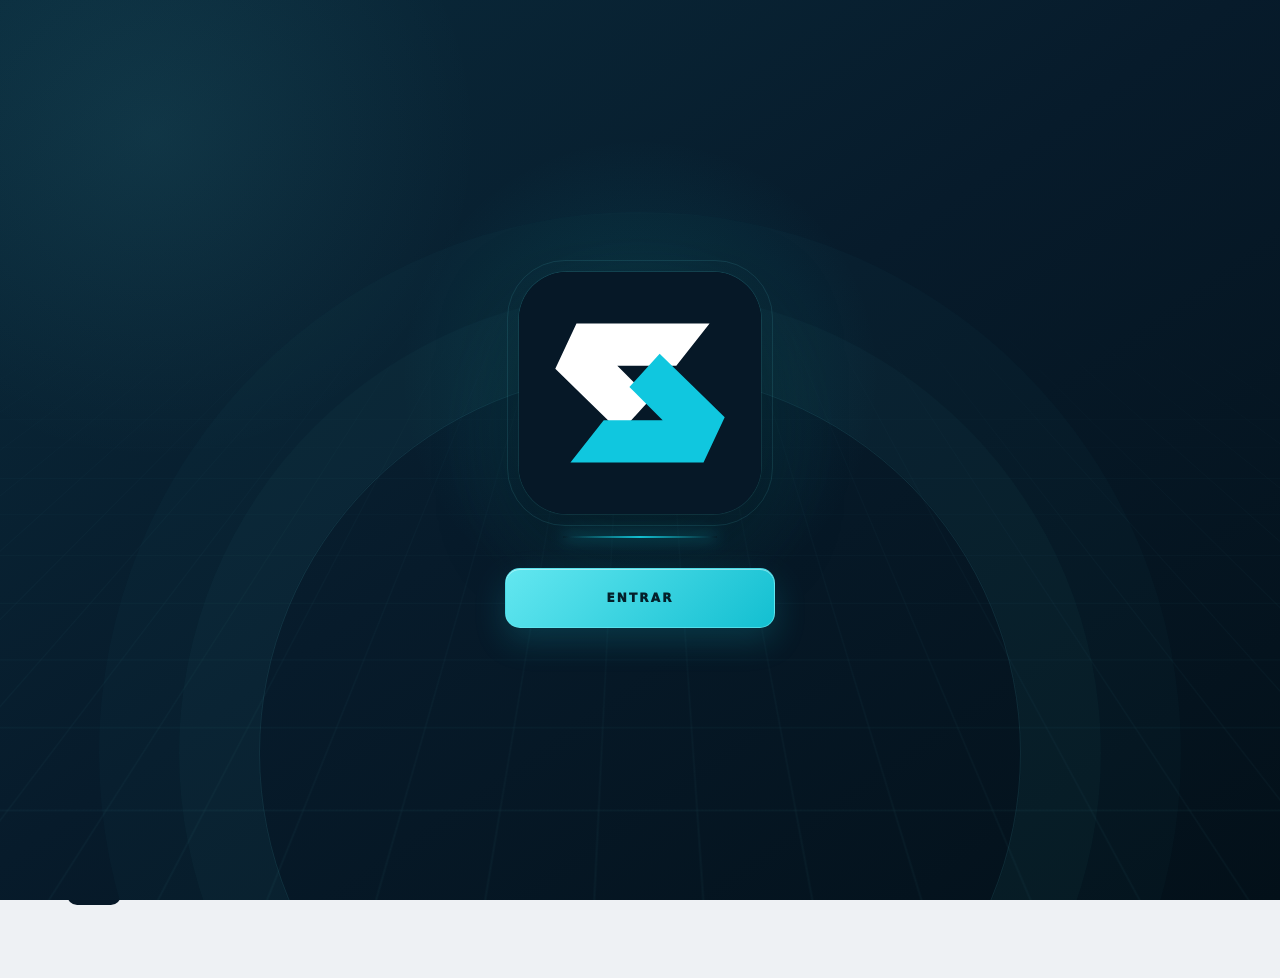
==== index.html @ 79293c63 "Update print statement from 'Hello' to 'Goodbye'" ====
<!doctype html>
<html lang="pt-PT">
<head>
<meta charset="utf-8">
<meta name="viewport" content="width=device-width,initial-scale=1,viewport-fit=cover,user-scalable=no">
<title>StatS V4 — Futebol</title>
<style>
:root{--primary:#63e22b;--primary2:#2e9f18;--secondary:#0a84ff;--bg:#020912;--panel:#071725;--panel2:#0b1d2d;--line:rgba(168,198,221,.16);--text:#f5f8fb;--muted:#8fa4b7}
*{box-sizing:border-box}html,body{margin:0;width:100%;height:100%;overflow:hidden;background:var(--bg);color:var(--text);font-family:Inter,system-ui,-apple-system,BlinkMacSystemFont,"Segoe UI",sans-serif}button,input,select{font:inherit}.app{height:100dvh;display:grid;grid-template-columns:188px 1fr;background:radial-gradient(circle at 55% -20%,color-mix(in srgb,var(--primary) 12%,transparent),transparent 35%),linear-gradient(145deg,#010711,#061522 60%,#020912)}
.sidebar{padding:18px 14px;border-right:1px solid var(--line);background:linear-gradient(180deg,#061421,#071827);display:flex;flex-direction:column;gap:10px}.brand{display:flex;align-items:center;gap:10px;padding:4px 5px 18px}.brandLogo{width:42px;height:42px;border-radius:11px;object-fit:contain;background:#fff;padding:4px}.brandText b{display:block;font-size:22px;line-height:1}.brandText small{color:var(--muted);font-size:8px;letter-spacing:1.2px}.nav{display:grid;gap:7px}.nav button{height:44px;border:1px solid transparent;border-radius:11px;background:transparent;color:#dbe6ef;text-align:left;padding:0 13px;font-size:11px;font-weight:800}.nav button.active{background:linear-gradient(90deg,color-mix(in srgb,var(--primary) 80%,#111827),color-mix(in srgb,var(--primary2) 75%,#111827));color:#fff;border-color:color-mix(in srgb,var(--primary) 55%,#fff)}.clubCard{margin-top:auto;border:1px solid var(--line);border-radius:13px;padding:12px;background:#081a29;text-align:center}.clubCard img{width:54px;height:54px;object-fit:contain}.clubCard b{display:block;margin-top:6px;font-size:11px}.clubCard small{color:var(--muted);font-size:8px}
.main{min-width:0;padding:12px 14px;display:grid;grid-template-rows:88px 1fr 112px;gap:10px}.scoreboard{display:grid;grid-template-columns:1fr 310px 1fr;align-items:center;gap:16px;border:1px solid color-mix(in srgb,var(--primary) 35%,var(--line));border-radius:15px;background:linear-gradient(180deg,rgba(12,28,43,.98),rgba(5,18,30,.98));box-shadow:0 14px 34px rgba(0,0,0,.28);padding:10px 16px}.team{display:flex;align-items:center;gap:10px}.team.away{justify-content:flex-end}.team img{width:44px;height:44px;object-fit:contain}.team input{height:38px;min-width:0;flex:1;border:1px solid var(--line);border-radius:9px;background:#091a29;color:#fff;padding:0 12px;font-weight:800}.scoreCenter{text-align:center}.scoreRow{display:flex;justify-content:center;align-items:center;gap:9px}.score{font-size:38px;font-weight:900;min-width:102px}.scoreBtn{width:30px;height:30px;border-radius:8px;border:1px solid color-mix(in srgb,var(--primary) 55%,#fff);background:linear-gradient(180deg,var(--primary),var(--primary2));color:#fff;font-size:18px;font-weight:900}.timer{font-size:13px;font-weight:900;color:var(--primary)}.period{font-size:9px;color:#c9d6e0}.playBtn{margin-top:3px;height:27px;padding:0 16px;border:0;border-radius:8px;background:#0f6d31;color:#fff;font-weight:900;font-size:9px}
.workspace{min-height:0;display:grid;grid-template-columns:220px minmax(420px,1fr) 276px;gap:10px}.panel{min-height:0;border:1px solid var(--line);border-radius:14px;background:linear-gradient(180deg,rgba(9,26,41,.98),rgba(5,18,29,.98));box-shadow:0 14px 34px rgba(0,0,0,.22)}.panelTitle{height:38px;display:flex;align-items:center;justify-content:space-between;padding:0 12px;color:var(--primary);font-size:11px;font-weight:900;text-transform:uppercase}.players{display:flex;flex-direction:column;padding:0 9px 9px}.playerTabs{display:grid;grid-template-columns:1fr 1fr;gap:6px;margin-bottom:7px}.playerTabs button{height:29px;border:1px solid var(--line);border-radius:8px;background:#0a1b2b;color:#b9c7d3;font-size:8px;font-weight:800}.playerTabs .active{background:color-mix(in srgb,var(--primary) 18%,#0a1b2b);color:var(--primary);border-color:color-mix(in srgb,var(--primary) 45%,var(--line))}.playerList{flex:1;overflow:auto;display:grid;gap:5px}.player{height:31px;display:grid;grid-template-columns:23px 1fr 30px 22px;align-items:center;gap:5px;background:#eef3f7;color:#102231;border-radius:8px;padding:0 6px;font-size:8px}.num{width:20px;height:20px;border-radius:50%;display:grid;place-items:center;background:var(--primary);color:#08111a;font-weight:900}.player button{width:20px;height:20px;border-radius:50%;border:1px solid #42576a;background:#13293a;color:#fff;font-size:8px}.addPlayer{margin-top:7px;height:34px;border:1px solid color-mix(in srgb,var(--primary) 45%,var(--line));border-radius:8px;background:color-mix(in srgb,var(--primary) 16%,#0a1b2b);color:var(--primary);font-weight:900;font-size:8px}
.arenaPanel{display:grid;grid-template-rows:42px 1fr 38px;overflow:hidden}.tabs{display:flex;align-items:end;border-bottom:1px solid var(--line);padding:0 10px;gap:4px}.tabs button{height:33px;padding:0 14px;border:0;background:transparent;color:#b8c7d4;font-size:8px;font-weight:900}.tabs .active{color:var(--primary);border-bottom:2px solid var(--primary);background:color-mix(in srgb,var(--primary) 10%,transparent)}.pitchWrap{min-height:0;padding:10px 12px;display:grid;place-items:center}.pitch{position:relative;width:100%;height:100%;max-height:430px;aspect-ratio:1.72/1;border:3px solid #fff;border-radius:12px;overflow:hidden;background:repeating-linear-gradient(90deg,rgba(255,255,255,.045) 0 10%,rgba(0,0,0,.035) 10% 20%),linear-gradient(180deg,#2f9a2e,#247e25);box-shadow:0 16px 34px rgba(0,0,0,.28)}.pitch:before{content:"";position:absolute;left:50%;top:0;bottom:0;width:2px;background:#fff}.pitch:after{content:"";position:absolute;left:50%;top:50%;width:21%;aspect-ratio:1;border:2px solid #fff;border-radius:50%;transform:translate(-50%,-50%)}.box{position:absolute;top:22%;width:17%;height:56%;border:2px solid #fff}.box.left{left:-2px}.box.right{right:-2px}.smallBox{position:absolute;top:35%;width:7%;height:30%;border:2px solid #fff}.smallBox.left{left:-2px}.smallBox.right{right:-2px}.marker{position:absolute;width:27px;height:27px;border-radius:50%;display:grid;place-items:center;font-size:10px;font-weight:900;color:#fff;border:2px solid rgba(255,255,255,.35);box-shadow:0 5px 12px rgba(0,0,0,.32)}.marker.home{background:var(--primary);color:#07110a}.marker.away{background:var(--secondary)}.arrow{position:absolute;height:2px;background:#fff;transform-origin:left center}.arrow:after{content:"";position:absolute;right:-1px;top:-4px;border-left:7px solid #fff;border-top:4px solid transparent;border-bottom:4px solid transparent}.legend{display:flex;align-items:center;justify-content:center;gap:18px;border-top:1px solid var(--line);font-size:8px;color:#dce7ee}.legend i{display:inline-block;width:14px;height:2px;background:#fff;margin-right:5px;vertical-align:middle}.legend .dot{width:10px;height:10px;border-radius:50%;background:#ffc400}
.analytics{display:grid;grid-template-rows:1.1fr .85fr .65fr;gap:10px}.heat,.quick,.moment{padding:8px;overflow:hidden}.heat canvas{width:100%;height:calc(100% - 38px);display:block;border-radius:8px;background:#061521}.quickGrid{display:grid;grid-template-columns:1fr 1fr;gap:6px;height:calc(100% - 38px)}.stat{display:grid;place-items:center;background:#0a1c2e;border:1px solid var(--line);border-radius:8px;text-align:center}.stat b{font-size:18px;color:var(--primary)}.stat small{font-size:7px;color:#c7d4de;text-transform:uppercase}.moment canvas{width:100%;height:calc(100% - 34px);display:block}.bottom{display:grid;grid-template-columns:1fr 340px;gap:10px}.timeline,.summary{padding:8px 12px}.timelineTrack{height:58px;position:relative;display:flex;align-items:center;justify-content:space-between;padding:0 12px}.timelineTrack:before{content:"";position:absolute;left:18px;right:18px;top:50%;height:2px;background:#dce7ee;opacity:.75}.tick{position:relative;z-index:1;display:flex;flex-direction:column;align-items:center;gap:4px;font-size:7px}.tick i{width:17px;height:17px;border-radius:50%;background:var(--primary);border:3px solid #0b1725;box-shadow:0 0 0 2px color-mix(in srgb,var(--primary) 45%,transparent)}.summaryGrid{display:grid;grid-template-columns:repeat(4,1fr);gap:6px}.summaryGrid .stat{height:54px}.gear{display:none!important}.modal{position:fixed;inset:0;background:rgba(0,0,0,.6);display:none;place-items:center;z-index:100}.modal.show{display:grid}.modalCard{width:min(430px,92vw);background:#0a1b2b;border:1px solid var(--line);border-radius:16px;padding:18px}.modalCard h2{margin:0 0 14px;font-size:18px}.form{display:grid;grid-template-columns:1fr 1fr;gap:10px}.form label{font-size:9px;color:#b8c7d4}.form input{width:100%;height:38px;margin-top:5px;border:1px solid var(--line);border-radius:8px;background:#071522;color:#fff;padding:0 10px}.actions{display:flex;justify-content:flex-end;gap:8px;margin-top:14px}.actions button{height:34px;border-radius:8px;border:1px solid var(--line);background:#102638;color:#fff;padding:0 14px}.actions .save{background:var(--primary);color:#07110a;border-color:var(--primary)}

.scoreControls{display:grid;grid-template-columns:repeat(2,30px);gap:5px}.periodSelect,.miniSelect{border:1px solid var(--line);background:#071522;color:#dce7ee;border-radius:7px;font-size:8px;font-weight:800;padding:4px 7px}.timerActions{display:flex;justify-content:center;gap:6px;align-items:center}.resetBtn,.miniBtn{border:1px solid var(--line);background:#102638;color:#fff;border-radius:7px;font-weight:900}.resetBtn{height:27px;width:28px}.miniBtn{height:24px;padding:0 8px;font-size:8px}.contentView{width:100%;height:100%;overflow:auto;padding:14px}.eventGrid{display:grid;grid-template-columns:repeat(3,1fr);gap:10px}.eventGrid button,.eventChoices button{min-height:48px;border:1px solid var(--line);border-radius:10px;background:#0b2032;color:#fff;font-weight:900}.eventGrid button:hover,.eventChoices button:hover{border-color:var(--primary);color:var(--primary)}.eventList{margin-top:12px;display:grid;gap:6px}.eventRow{display:grid;grid-template-columns:55px 1fr auto;gap:10px;padding:9px 10px;border:1px solid var(--line);border-radius:8px;background:#081928;font-size:9px}.statsBoard{display:grid;grid-template-columns:repeat(3,1fr);gap:10px}.statsBoard .stat{min-height:86px}.playerDetail,.teamDetail{display:grid;grid-template-columns:1fr 1fr;gap:10px}.detailCard{border:1px solid var(--line);border-radius:10px;background:#081928;padding:14px}.detailCard h3{margin:0 0 10px;color:var(--primary);font-size:12px}.detailCard p{margin:6px 0;color:#c7d4de;font-size:9px}.toast{position:fixed;left:50%;bottom:24px;transform:translate(-50%,20px);opacity:0;pointer-events:none;background:#102638;border:1px solid var(--line);color:#fff;padding:10px 15px;border-radius:10px;z-index:300;font-size:10px;font-weight:800;transition:.2s}.toast.show{opacity:1;transform:translate(-50%,0)}.eventChoices{display:grid;grid-template-columns:1fr 1fr;gap:8px}.player.is-off{opacity:.62}.player.is-off .num{background:#607485;color:#fff}.player.selected{outline:2px solid var(--primary)}
.rotate{display:none}@media(orientation:portrait){.app,.gear{display:none}.rotate{display:grid;position:fixed;inset:0;place-items:center;padding:30px;text-align:center;background:#020912;color:#fff;font-weight:900}}@media(max-width:1100px) and (orientation:landscape){.app{grid-template-columns:58px 1fr}.sidebar{padding:10px 6px}.brandText,.clubCard,.nav button{font-size:0}.brand{justify-content:center}.brandLogo{width:38px;height:38px}.nav button{text-align:center;padding:0}.nav button:before{content:"●";font-size:14px}.main{padding:8px;grid-template-rows:72px 1fr 94px}.workspace{grid-template-columns:170px minmax(360px,1fr) 220px;gap:7px}.scoreboard{grid-template-columns:1fr 230px 1fr;padding:7px 10px}.team img{width:34px;height:34px}.team input{height:30px;font-size:10px}.score{font-size:30px}.pitchWrap{padding:7px}.bottom{grid-template-columns:1fr 270px}}

/* Ajuste da abertura: painel direito com marca e imagens de análise */
.welcomeCard{min-height:520px}
.welcomeFooter{justify-content:flex-end;margin-top:auto}
.welcomePreview{display:flex;flex-direction:column;justify-content:flex-start;gap:18px;padding:28px;min-height:520px}
.analysisBrand{display:flex;align-items:center;justify-content:center;gap:12px;width:100%;padding:4px 0 2px}.analysisBrandMark{font-size:34px;font-weight:950;letter-spacing:-2px;color:#101418}.analysisBrandMark span{color:var(--primary)}.analysisBrand small{font-size:10px;letter-spacing:.18em;color:#66717c;font-weight:800}
.analysisGallery{width:100%;display:grid;grid-template-columns:1.1fr .9fr;grid-template-rows:1fr 1fr;gap:14px;flex:1;min-height:0}.analysisVisual{position:relative;overflow:hidden;border-radius:22px;background:#fff;border:1px solid #dce3e8;box-shadow:0 6px 18px rgba(20,31,43,.07)}.analysisVisual.large{grid-row:1/3}.analysisVisual svg{display:block;width:100%;height:100%}.analysisLabel{position:absolute;left:14px;bottom:12px;padding:7px 10px;border-radius:10px;background:rgba(255,255,255,.92);border:1px solid rgba(16,20,24,.08);font-size:10px;font-weight:900;color:#101418;letter-spacing:.04em}
@media(max-width:980px){.analysisGallery{min-height:360px}}
@media(max-width:620px){.welcomePreview{display:none}}

</style>
<style id="stats-v31-white-theme">
:root{--surface:#fff;--surface2:#f5f7f9;--surface3:#edf1f4;--ink:#101418;--mutedInk:#66717c;--border:#d8dee4;--primary:#36c96f;--primary2:#24a856;--secondary:#246bfd;--bg:#eef1f4;--panel:#fff;--panel2:#f6f8fa;--line:#d8dee4;--text:#101418;--muted:#66717c}
html,body{background:#eef1f4!important;color:#101418!important}.app{background:#eef1f4!important}.sidebar{background:#fff!important;border-right:1px solid var(--border)!important}.brandText b,.brandText small,.nav button,.clubCard,.clubCard b,.clubCard small{color:#101418!important}.nav button{border-color:transparent!important}.nav button.active{background:color-mix(in srgb,var(--primary) 18%,#fff)!important;color:#101418!important;border-color:var(--primary)!important}.clubCard,.panel,.scoreboard,.modalCard{background:#fff!important;color:#101418!important;border-color:var(--border)!important;box-shadow:0 8px 22px rgba(20,31,43,.08)!important}.team input,.periodSelect,.miniSelect,.form input,.form select,.actions button,.miniBtn,.resetBtn{background:#fff!important;color:#101418!important;border-color:var(--border)!important}.panelTitle,.tabs .active,.timer,.stat b{color:var(--primary2)!important}.tabs button,.legend,.playerTabs button,.period,.stat small{color:#101418!important}.playerTabs button,.stat,.quickGrid .stat,.summaryGrid .stat{background:#f5f7f9!important;border-color:var(--border)!important}.playerTabs .active{background:color-mix(in srgb,var(--primary) 16%,#fff)!important;color:#101418!important}.player{background:#fff!important;color:#101418!important;border:1px solid var(--border)!important}.player button{background:#fff!important;color:#101418!important;border-color:#aeb8c1!important}.num{background:var(--primary)!important;color:#101418!important}.addPlayer,.fieldActions button,.eventGrid button,.settingsButtonGrid button{background:#fff!important;color:#101418!important;border:1px solid var(--border)!important}.addPlayer:hover,.fieldActions button.active,.fieldActions button:hover,.settingsButtonGrid button:hover{background:color-mix(in srgb,var(--primary) 17%,#fff)!important;border-color:var(--primary)!important;color:#101418!important}.scoreBtn,.playBtn,.actions .save{background:var(--primary)!important;color:#101418!important;border-color:var(--primary)!important}.team.away .scoreBtn{background:var(--secondary)!important}.main{grid-template-rows:88px 1fr 112px!important}.workspace{grid-template-columns:230px minmax(520px,1fr) 300px!important}.arenaPanel{grid-template-rows:42px auto 1fr 38px!important}.fieldActions{display:flex;gap:6px;padding:7px 10px;border-bottom:1px solid var(--border);overflow-x:auto;background:#f8fafb}.fieldActions button{height:30px;white-space:nowrap;border-radius:7px;padding:0 9px;font-size:8px;font-weight:800}.pitchWrap{padding:10px 14px!important}.pitch{max-height:360px!important;background:repeating-linear-gradient(90deg,rgba(255,255,255,.07) 0 10%,rgba(0,0,0,.035) 10% 20%),linear-gradient(180deg,#52b84f,#3e9e3d)!important}.marker,.arrow{display:none!important}.fieldPoint{position:absolute;transform:translate(-50%,-50%);width:25px;height:25px;border-radius:50%;border:2px solid #fff;color:#101418;background:var(--primary);font-size:12px;font-weight:900;display:grid;place-items:center;box-shadow:0 4px 12px rgba(0,0,0,.23);z-index:4}.fieldPoint.action-perda,.fieldPoint.action-falta,.fieldPoint.action-cartao{background:#ff6b6b}.fieldPoint.action-remate,.fieldPoint.action-golo{background:#ffd43b}.fieldPoint.action-recuperacao{background:var(--secondary);color:#fff}.analytics .panel{background:#fff!important}.heat canvas{background:#f4f6f8!important}.settingsCard{width:min(760px,94vw)!important;max-height:88vh;overflow:auto}.settingsHead{display:flex;justify-content:space-between;align-items:flex-start}.settingsHead h2{margin:0}.settingsHead p{margin:4px 0 0;color:#66717c;font-size:11px}.settingsHead button{border:0;background:transparent;color:#101418;font-size:24px}.settingsTabs{display:flex;gap:6px;margin:14px 0;border-bottom:1px solid var(--border)}.settingsTabs button{border:0;background:transparent;color:#101418;padding:10px 12px;font-weight:800}.settingsTabs button.active{border-bottom:3px solid var(--primary);color:#101418}.settingsPane{display:none}.settingsPane.active{display:block}.settingsButtonGrid{display:grid;grid-template-columns:repeat(3,minmax(0,1fr));gap:8px;margin-top:12px}.settingsButtonGrid button{min-height:42px;border-radius:8px;font-weight:750}.dangerBtn{border-color:#e03131!important;color:#b42318!important}.toast{background:#fff!important;color:#101418!important;border:1px solid var(--border)!important}.gear{display:none!important}
@media(max-width:1100px) and (orientation:landscape){.app{grid-template-columns:150px 1fr}.sidebar{padding:10px 8px}.main{padding:8px;grid-template-rows:76px 1fr 92px}.workspace{grid-template-columns:190px minmax(390px,1fr) 238px!important}.pitch{max-height:300px!important}.analytics{grid-template-rows:1fr .8fr .55fr}.fieldActions button{font-size:7px;padding:0 6px}.bottom{grid-template-columns:1fr 260px}.settingsButtonGrid{grid-template-columns:repeat(2,minmax(0,1fr))}}

/* Ecrã inicial */
.welcomeScreen{position:fixed;inset:0;z-index:1000;display:grid;place-items:center;padding:28px;background:radial-gradient(circle at 18% 20%,color-mix(in srgb,var(--primary) 18%,transparent),transparent 32%),radial-gradient(circle at 82% 18%,color-mix(in srgb,var(--secondary) 16%,transparent),transparent 28%),linear-gradient(145deg,#f8fafb 0%,#eef2f5 52%,#e6ebef 100%);transition:opacity .35s ease,visibility .35s ease}
.welcomeScreen.hidden{opacity:0;visibility:hidden;pointer-events:none}.appWaiting{visibility:hidden}
.welcomeShell{width:min(1120px,96vw);display:grid;grid-template-columns:minmax(330px,1fr) minmax(360px,.95fr);gap:26px;align-items:stretch}
.welcomeCard,.welcomePreview{border:1px solid rgba(16,20,24,.10);border-radius:30px;background:rgba(255,255,255,.88);box-shadow:0 8px 24px rgba(20,31,43,.10)}
.welcomeCard{padding:34px 34px 30px;display:flex;flex-direction:column;justify-content:space-between;min-height:520px}
.welcomeBadge{display:inline-flex;align-items:center;gap:8px;width:max-content;padding:8px 14px;border-radius:999px;background:color-mix(in srgb,var(--primary) 14%,#fff);border:1px solid color-mix(in srgb,var(--primary) 30%,#fff);font-size:11px;font-weight:900;letter-spacing:.08em;text-transform:uppercase;color:#101418}
.welcomeIntro{display:flex;flex-direction:column;gap:22px;margin-top:18px}.welcomeLogoWrap{width:108px;height:108px;border-radius:26px;background:#fff;border:1px solid var(--border);box-shadow:0 6px 16px rgba(20,31,43,.08);display:grid;place-items:center;overflow:hidden}.welcomeLogo{width:82px;height:82px;object-fit:contain;display:none}.welcomeFallback{font-size:38px;font-weight:950;letter-spacing:-2.4px;color:#101418}.welcomeFallback span{color:var(--primary)}
.welcomeCard h1{margin:0;font-size:44px;line-height:.95;font-weight:950;letter-spacing:-1.9px;color:#101418;max-width:470px}.welcomeCard p{margin:0;max-width:520px;font-size:15px;line-height:1.6;color:#5f6c77}
.welcomeHighlights{display:grid;grid-template-columns:repeat(2,minmax(0,1fr));gap:10px;margin:28px 0 24px}.welcomeHighlights span{display:flex;align-items:center;gap:10px;min-height:54px;padding:0 16px;border-radius:16px;background:#fff;border:1px solid var(--border);font-size:13px;font-weight:800;color:#101418;none}.welcomeHighlights span:before{content:"";width:10px;height:10px;border-radius:50%;background:var(--primary);box-shadow:18px 0 0 color-mix(in srgb,var(--secondary) 65%,#fff)}
.welcomeFooter{display:flex;align-items:center;justify-content:space-between;gap:16px;flex-wrap:wrap;margin-top:auto}.welcomeNote{font-size:12px;line-height:1.5;color:#66717c;max-width:280px}.enterButton{min-width:220px;height:56px;border:1px solid var(--primary);border-radius:16px;background:linear-gradient(180deg,color-mix(in srgb,var(--primary) 86%,#fff),var(--primary));color:#101418;font-weight:950;font-size:14px;letter-spacing:.08em;text-transform:uppercase;cursor:pointer;box-shadow:0 6px 14px rgba(20,31,43,.12);transition:transform .18s ease,filter .18s ease}.enterButton:hover{transform:translateY(-2px);filter:brightness(.98)}.enterButton:active{transform:translateY(0)}
.welcomePreview{position:relative;overflow:hidden;display:grid;place-items:center;padding:24px;min-height:520px;background:linear-gradient(165deg,#f4f7f9 0%,#eef3f6 100%)}.previewGlow{position:absolute;inset:auto auto 30px 34px;width:170px;height:170px;border-radius:50%;background:color-mix(in srgb,var(--primary) 22%,transparent);display:none}.previewGlow.secondary{inset:40px 40px auto auto;background:color-mix(in srgb,var(--secondary) 16%,transparent)}
.previewDevice{position:relative;z-index:1;width:min(100%,560px);aspect-ratio:16/10;border-radius:34px;background:#0f1720;padding:14px;box-shadow:0 10px 28px rgba(16,24,32,.16);transform:none}.previewScreen{width:100%;height:100%;border-radius:24px;background:#fff;padding:14px;display:grid;grid-template-columns:98px 1fr;gap:12px;overflow:hidden}.previewSidebar{border-radius:18px;background:#f4f7f9;border:1px solid #dde5eb;padding:10px;display:grid;grid-template-rows:auto 1fr auto;gap:10px}.previewBrand{display:flex;align-items:center;gap:8px}.previewBrand i{display:block;width:28px;height:28px;border-radius:9px;background:var(--primary)}.previewBrand b{font-size:15px;color:#101418;line-height:1}.previewBrand small{display:block;font-size:8px;color:#66717c;letter-spacing:.08em}.previewMenu{display:grid;gap:7px}.previewMenu span,.previewFooterCard{height:30px;border-radius:10px;background:#fff;border:1px solid #dde5eb}.previewMenu span:first-child{background:color-mix(in srgb,var(--primary) 18%,#fff);border-color:color-mix(in srgb,var(--primary) 35%,#fff)}
.previewMain{display:grid;grid-template-rows:62px 1fr 68px;gap:10px}.previewScore{border-radius:18px;background:#fff;border:1px solid #dde5eb;display:grid;grid-template-columns:1fr 160px 1fr;align-items:center;padding:0 12px;gap:10px}.previewTeam{display:flex;align-items:center;gap:8px;font-size:10px;font-weight:800;color:#101418}.previewTeam i{width:24px;height:24px;border-radius:8px;background:#dbe3ea}.previewScoreCenter{text-align:center;font-weight:950;color:#101418}.previewScoreCenter b{display:block;font-size:22px}.previewScoreCenter small{font-size:9px;color:#66717c;letter-spacing:.08em}.previewBoard{display:grid;grid-template-columns:1.15fr .85fr;gap:10px}.previewPitch{position:relative;border-radius:18px;overflow:hidden;background:linear-gradient(180deg,#5fbd5a,#499f47);border:1px solid rgba(17,24,39,.10)}.previewPitch:before{content:"";position:absolute;left:50%;top:0;bottom:0;width:2px;background:rgba(255,255,255,.85)}.previewPitch:after{content:"";position:absolute;left:50%;top:50%;width:24%;aspect-ratio:1;border:2px solid rgba(255,255,255,.85);border-radius:50%;transform:translate(-50%,-50%)}.previewPanel{display:grid;grid-template-rows:1fr 1fr;gap:10px}.previewCardMini{border-radius:18px;background:#fff;border:1px solid #dde5eb;padding:12px}.previewCardMini h3{margin:0 0 8px;font-size:11px;color:#101418}.previewStats{display:grid;grid-template-columns:1fr 1fr;gap:8px}.previewStats span{display:grid;place-items:center;height:48px;border-radius:12px;background:#f5f7f9;border:1px solid #e0e6eb;font-size:10px;font-weight:900;color:#101418}.previewStats span b{display:block;font-size:16px;color:var(--primary2)}.previewTimeline{border-radius:18px;background:#fff;border:1px solid #dde5eb;padding:10px;display:flex;align-items:center;gap:10px}.previewTimeline i{flex:1;height:4px;border-radius:999px;background:linear-gradient(90deg,var(--primary),color-mix(in srgb,var(--secondary) 60%,#fff))}.previewTimeline span{font-size:10px;font-weight:800;color:#66717c}
@media(max-width:980px){.welcomeShell{grid-template-columns:1fr}.welcomeCard,.welcomePreview{min-height:auto}.welcomeCard h1{font-size:38px}.welcomePreview{padding:18px}.previewDevice{transform:none;max-width:620px}}
@media(max-width:620px){.welcomeScreen{padding:16px}.welcomeCard{padding:24px 22px}.welcomeBadge{font-size:10px}.welcomeLogoWrap{width:90px;height:90px;border-radius:22px}.welcomeLogo{width:68px;height:68px}.welcomeFallback{font-size:31px}.welcomeCard h1{font-size:31px}.welcomeCard p{font-size:13px}.welcomeHighlights{grid-template-columns:1fr}.welcomeFooter{align-items:stretch}.welcomeNote{max-width:none}.enterButton{width:100%;min-width:0;height:52px}.welcomePreview{display:none}}


/* Arena com fluxo rápido igual ao Futebol de Praia */
.arenaPanel{grid-template-rows:42px 42px 1fr 38px!important}
.fieldActions{display:flex;align-items:center;justify-content:space-between;padding:7px 12px!important;overflow:visible!important}
.fieldActions .arenaHint{font-size:9px;font-weight:850;color:#334155}.fieldActions .arenaHint b{color:var(--primary2)}
.fieldActions .arenaTools{display:flex;gap:6px}.fieldActions .arenaTools button{height:28px;padding:0 10px;border-radius:8px;font-size:8px;font-weight:900}
.quickArenaCard{width:min(680px,94vw)!important;max-height:84vh;overflow:auto}.quickArenaHead{display:flex;align-items:flex-start;justify-content:space-between;gap:14px;margin-bottom:12px}.quickArenaHead h2{margin:0!important;font-size:18px}.quickArenaHead p{margin:4px 0 0;color:#66717c;font-size:10px}.quickArenaClose{width:34px;height:34px;border-radius:9px;border:1px solid var(--border);background:#fff;color:#101418;font-size:19px}
.quickPlayers{display:grid;grid-template-columns:repeat(3,minmax(0,1fr));gap:8px}.quickPlayer{min-height:48px;border:1px solid var(--border);border-radius:11px;background:#fff;color:#101418;padding:8px;text-align:left;font-size:9px;font-weight:900}.quickPlayer span{display:inline-grid;place-items:center;width:24px;height:24px;border-radius:50%;background:var(--primary);margin-right:7px}
.quickActions{display:grid;grid-template-columns:repeat(3,minmax(0,1fr));gap:8px}.quickAction{min-height:54px;border:1px solid var(--border);border-radius:11px;background:#fff;color:#101418;font-size:9px;font-weight:900}.quickAction strong{display:block;font-size:17px;line-height:1.2;margin-bottom:3px}.quickAction:hover,.quickPlayer:hover{border-color:var(--primary);background:color-mix(in srgb,var(--primary) 11%,#fff)}
.quickBack{margin-top:12px;height:34px;border:1px solid var(--border);border-radius:9px;background:#fff;color:#101418;padding:0 14px;font-size:9px;font-weight:850}.flowPoint{position:absolute;transform:translate(-50%,-50%);width:18px;height:18px;border-radius:50%;background:#fff;border:4px solid var(--primary);box-shadow:0 4px 12px rgba(0,0,0,.28);z-index:6;pointer-events:none}.fieldPoint{cursor:pointer}.fieldPoint:hover{transform:translate(-50%,-50%) scale(1.12)}
@media(max-width:1100px) and (orientation:landscape){.quickPlayers,.quickActions{grid-template-columns:repeat(4,minmax(0,1fr))}.quickPlayer,.quickAction{min-height:42px}.fieldActions .arenaHint{font-size:8px}}


/* Estatísticas completas — mapa filtrado e profissional */
.completeStats{width:100%;height:100%;overflow:auto;padding:14px;display:grid;gap:12px;align-content:start}.completeStatsHead{display:flex;align-items:center;justify-content:space-between;gap:12px}.completeStatsHead h2{margin:0;font-size:18px;color:#101418}.completeStatsFilters{display:grid;grid-template-columns:repeat(3,minmax(0,1fr));gap:10px}.completeStatsFilters label{display:grid;gap:5px;font-size:8px;font-weight:900;letter-spacing:.08em;color:#66717c;text-transform:uppercase}.completeStatsFilters select{height:38px;border:1px solid var(--border);border-radius:10px;background:#fff;color:#101418;padding:0 12px;font-weight:800}.statsMapCard{border:1px solid var(--border);border-radius:14px;background:#f8fafb;padding:10px}.statsMapInfo{display:flex;justify-content:space-between;gap:10px;margin-bottom:8px;font-size:9px;color:#66717c}.statsMapInfo b{color:#101418}.statsPitch{position:relative;width:100%;aspect-ratio:1.72/1;border:3px solid #fff;border-radius:12px;overflow:hidden;background:repeating-linear-gradient(90deg,rgba(255,255,255,.06) 0 10%,rgba(0,0,0,.025) 10% 20%),linear-gradient(180deg,#52b84f,#3e9e3d);box-shadow:inset 0 0 0 1px rgba(0,0,0,.08)}.statsPitch:before{content:"";position:absolute;left:50%;top:0;bottom:0;width:2px;background:#fff}.statsPitch:after{content:"";position:absolute;left:50%;top:50%;width:21%;aspect-ratio:1;border:2px solid #fff;border-radius:50%;transform:translate(-50%,-50%)}.statsMarker{position:absolute;transform:translate(-50%,-50%);min-width:24px;height:24px;padding:0 6px;border-radius:999px;border:2px solid #fff;background:#101418;color:#fff;display:grid;place-items:center;font-size:8px;font-weight:950;box-shadow:0 4px 10px rgba(0,0,0,.24);z-index:4}.statsMarker.golo{background:#16a34a}.statsMarker.remate{background:#f59e0b;color:#101418}.statsMarker.assistencia{background:#7c3aed}.statsMarker.defesa{background:#0284c7}.statsMarker.recuperacao{background:#2563eb}.statsMarker.perda,.statsMarker.passe_falhado{background:#dc2626}.statsMarker.passe{background:#0891b2}.statsMarker.falta,.statsMarker.cartao_amarelo,.statsMarker.expulsao{background:#111827}.statsMarker.canto{background:#ea580c}.statsEmpty{position:absolute;inset:0;display:grid;place-items:center;text-align:center;padding:20px;color:rgba(255,255,255,.92);font-size:11px;font-weight:900;z-index:3}.playerStatsList{display:grid;gap:7px}.playerStatRow{display:grid;grid-template-columns:34px minmax(130px,1fr) repeat(4,auto);align-items:center;gap:9px;padding:9px 11px;border:1px solid var(--border);border-radius:11px;background:#fff;font-size:9px}.playerStatNumber{width:28px;height:28px;border-radius:9px;background:var(--primary);display:grid;place-items:center;font-weight:950;color:#101418}.playerStatName{font-weight:900;color:#101418}.playerStatMetric{min-width:58px;text-align:center;color:#66717c}.playerStatMetric b{display:block;font-size:13px;color:#101418}.arenaCleanNote{position:absolute;left:50%;top:50%;transform:translate(-50%,-50%);padding:9px 13px;border-radius:10px;background:rgba(0,0,0,.45);color:#fff;font-size:9px;font-weight:850;pointer-events:none;z-index:2}.statsBox{position:absolute;top:22%;width:17%;height:56%;border:2px solid #fff}.statsBox.left{left:-2px}.statsBox.right{right:-2px}.statsSmallBox{position:absolute;top:35%;width:7%;height:30%;border:2px solid #fff}.statsSmallBox.left{left:-2px}.statsSmallBox.right{right:-2px}@media(max-width:1100px) and (orientation:landscape){.completeStats{padding:9px}.completeStatsHead h2{font-size:14px}.completeStatsFilters select{height:32px;font-size:9px}.playerStatRow{padding:6px 8px;grid-template-columns:30px minmax(100px,1fr) repeat(4,auto)}.playerStatMetric{min-width:45px}}

.statsMarker{border-radius:7px!important;min-width:26px!important;height:26px!important;font-size:9px!important;letter-spacing:.02em}
.statsMarker.remate{transform:translate(-50%,-50%) rotate(45deg)}.statsMarker.remate::first-letter{transform:rotate(-45deg)}
.statsMarker.assistencia{border-radius:50%!important}.statsMarker.recuperacao{clip-path:polygon(50% 0,100% 50%,50% 100%,0 50%);border-radius:0!important;padding:0!important}.statsMarker.perda,.statsMarker.passe_falhado{border-radius:2px!important}.arenaCleanNote{position:absolute;left:50%;top:50%;transform:translate(-50%,-50%);padding:10px 16px;border-radius:10px;background:rgba(255,255,255,.92);color:#26323c;font-size:10px;font-weight:850;pointer-events:none;box-shadow:0 6px 18px rgba(0,0,0,.12)}
@media(max-width:900px){.completeStatsFilters{grid-template-columns:1fr}}
</style>

<style id="statsvision-pitch-proportions">
/* Todos os campos usam a proporção aproximada de um campo real: 105 x 68 m. */
.pitchWrap{display:flex!important;align-items:center!important;justify-content:center!important;overflow:hidden!important;padding:10px 16px!important}
.pitch{width:min(88%,580px)!important;height:auto!important;max-height:none!important;aspect-ratio:105/68!important;flex:0 0 auto!important}
.statsMapCard{display:grid!important;justify-items:center!important}
.statsMapInfo{width:100%!important}
.statsPitch{width:min(100%,720px)!important;height:auto!important;aspect-ratio:105/68!important;margin-inline:auto!important}
.heat{display:flex!important;flex-direction:column!important;align-items:stretch!important}
.heat .panelTitle{flex:0 0 38px!important;width:100%!important}
.heat canvas{display:block!important;width:min(100%,320px)!important;height:auto!important;aspect-ratio:105/68!important;max-height:none!important;margin:auto!important;flex:0 0 auto!important;border-radius:9px!important}
.detailBoards{align-items:start!important}
.miniPitchCard{grid-template-rows:auto auto!important;align-content:start!important}
.miniPitch{width:100%!important;height:auto!important;min-height:0!important;aspect-ratio:105/68!important;margin:auto!important}
@media(max-width:1100px) and (orientation:landscape){
 .pitchWrap{padding:6px 10px!important}
 .pitch{width:min(82%,500px)!important}
 .heat canvas{width:min(100%,250px)!important}
 .statsPitch{width:min(100%,620px)!important}
 .miniPitch{aspect-ratio:105/68!important;min-height:0!important}
}
</style>


<style id="statsvision-events-feed-v2">
/* Eventos recentes — leitura rápida e hierarquia visual. */
#arenaContent .eventsFeedView{width:100%;height:100%;min-height:0;overflow:auto;padding:14px 16px 18px;background:linear-gradient(180deg,#fbfcfd 0%,#f5f8fa 100%)}
.eventsFeedHeader{position:sticky;top:-14px;z-index:8;display:flex;align-items:center;justify-content:space-between;gap:14px;margin:-14px -16px 12px;padding:15px 16px 12px;background:rgba(255,255,255,.96);border-bottom:1px solid var(--border);backdrop-filter:blur(10px)}
.eventsFeedHeading{display:flex;align-items:center;gap:10px;min-width:0}.eventsFeedHeadingIcon{width:34px;height:34px;border-radius:10px;display:grid;place-items:center;background:#e7f9fc;border:1px solid #a9edf5;color:#078da1;font-size:16px;flex:0 0 auto}.eventsFeedHeading h2{margin:0;color:#101418;font-size:17px;line-height:1.05;letter-spacing:-.02em}.eventsFeedHeading p{margin:4px 0 0;color:#697985;font-size:9px;font-weight:750}.eventsCount{min-width:82px;height:30px;padding:0 10px;border-radius:9px;background:#eef3f6;border:1px solid var(--border);display:grid;place-items:center;color:#52616d;font-size:8px;font-weight:900;white-space:nowrap}
.eventsFeedList{display:grid;gap:8px}.eventsFeedCard{--event-accent:#10c7df;display:grid;grid-template-columns:62px 42px minmax(120px,.85fr) minmax(150px,1.2fr) 58px;align-items:center;gap:10px;min-height:70px;padding:10px 10px 10px 12px;border:1px solid #dce3e8;border-left:4px solid var(--event-accent);border-radius:13px;background:#fff;box-shadow:0 4px 12px rgba(24,39,52,.055);transition:transform .18s ease,box-shadow .18s ease,border-color .18s ease}.eventsFeedCard:hover{transform:translateY(-1px);box-shadow:0 8px 18px rgba(24,39,52,.09);border-color:#cbd6de}.eventsFeedTime{display:grid;gap:3px;align-content:center}.eventsFeedTime strong{font-size:15px;letter-spacing:-.03em;color:#101418;font-variant-numeric:tabular-nums}.eventsFeedTime small{font-size:7px;color:#778692;font-weight:850;text-transform:uppercase}.eventsFeedIcon{width:40px;height:40px;border-radius:50%;display:grid;place-items:center;background:color-mix(in srgb,var(--event-accent) 12%,#fff);border:2px solid color-mix(in srgb,var(--event-accent) 55%,#fff);font-size:18px;color:#101418}.eventsFeedMain{min-width:0;display:grid;gap:5px}.eventsFeedTag{width:max-content;max-width:100%;padding:4px 7px;border-radius:6px;background:var(--event-accent);color:#fff;font-size:7px;line-height:1;font-weight:950;letter-spacing:.035em;text-transform:uppercase;white-space:nowrap;overflow:hidden;text-overflow:ellipsis}.eventsFeedPlayer{font-size:10px;font-weight:950;color:#101418;white-space:nowrap;overflow:hidden;text-overflow:ellipsis}.eventsFeedTeam{font-size:8px;color:#7b8994;font-weight:750}.eventsFeedDetail{min-width:0;border-left:1px solid #e4e9ed;padding-left:12px;display:grid;gap:5px}.eventsFeedDetail strong{font-size:9px;line-height:1.25;color:#27323a}.eventsFeedDetail small{font-size:8px;line-height:1.25;color:#72818c}.eventsFeedActions{display:flex;justify-content:flex-end;gap:5px}.eventsFeedActions button{width:26px;height:26px;padding:0;border:1px solid #d4dde4;border-radius:8px;background:#fff;color:#374650;font-size:11px;font-weight:950;box-shadow:none!important}.eventsFeedActions button[data-delete-event]{color:#c92a2a}.eventsFeedEmpty{min-height:210px;display:grid;place-items:center;text-align:center;padding:24px;border:1px dashed #cbd5dc;border-radius:14px;background:#fff}.eventsFeedEmptyIcon{width:48px;height:48px;margin:0 auto 10px;border-radius:14px;display:grid;place-items:center;background:#e7f9fc;color:#078da1;font-size:22px}.eventsFeedEmpty h3{margin:0 0 5px;font-size:13px;color:#101418}.eventsFeedEmpty p{margin:0;color:#71808b;font-size:9px;line-height:1.45}
.eventsFeedCard.event-golo,.eventsFeedCard.event-recuperacao{--event-accent:#26a548}.eventsFeedCard.event-remate,.eventsFeedCard.event-canto{--event-accent:#f59f00}.eventsFeedCard.event-assistencia,.eventsFeedCard.event-passe{--event-accent:#149ec2}.eventsFeedCard.event-defesa{--event-accent:#ef476f}.eventsFeedCard.event-perda,.eventsFeedCard.event-passe_falhado,.eventsFeedCard.event-expulsao{--event-accent:#e03131}.eventsFeedCard.event-falta,.eventsFeedCard.event-cartao_amarelo{--event-accent:#c49300}.eventsFeedCard.event-evento{--event-accent:#667785}
@media(max-width:1100px) and (orientation:landscape){#arenaContent .eventsFeedView{padding:9px 10px 12px}.eventsFeedHeader{top:-9px;margin:-9px -10px 8px;padding:10px}.eventsFeedHeadingIcon{width:29px;height:29px}.eventsFeedHeading h2{font-size:13px}.eventsFeedHeading p{font-size:7px}.eventsFeedCard{grid-template-columns:50px 34px minmax(100px,.85fr) minmax(120px,1.15fr) 54px;min-height:58px;padding:7px 7px 7px 9px;gap:7px}.eventsFeedIcon{width:32px;height:32px;font-size:14px}.eventsFeedTime strong{font-size:12px}.eventsFeedTag{font-size:6px}.eventsFeedPlayer{font-size:8px}.eventsFeedDetail{padding-left:8px}.eventsFeedDetail strong,.eventsFeedDetail small{font-size:7px}}
@media(max-width:760px){.eventsFeedCard{grid-template-columns:50px 36px minmax(0,1fr) 54px}.eventsFeedDetail{grid-column:3/5;border-left:0;border-top:1px solid #e4e9ed;padding:7px 0 0}.eventsFeedActions{grid-column:4;grid-row:1}}
</style>


<style id="statsvision-performance-cleanup">
/* Interação leve: sem varrimentos animados globais nem repinturas pesadas ao mover o rato. */
button{transition:border-color .12s ease,background-color .12s ease,color .12s ease,transform .12s ease!important;will-change:auto!important}
button::after{content:none!important;display:none!important;animation:none!important}
button:hover,button:focus-visible{transform:none!important;filter:none!important;border-color:#246bfd!important;box-shadow:0 2px 7px rgba(36,107,253,.10)!important}
.heat .panelTitle{gap:6px!important}.heatFilterGroup{display:flex;align-items:center;justify-content:flex-end;gap:4px;min-width:0}.heatFilterGroup .miniSelect{width:auto!important;max-width:96px!important;min-width:0!important;padding:3px 5px!important;font-size:6.5px!important;text-overflow:ellipsis}
#heatStatFilter{max-width:112px!important}
@media(max-width:1100px) and (orientation:landscape){.heatFilterGroup{gap:3px}.heatFilterGroup .miniSelect{max-width:72px!important;font-size:5.7px!important;padding-inline:3px!important}#heatStatFilter{max-width:82px!important}}
</style>
</head>
<body>

<div class="welcomeScreen" id="welcomeScreen" aria-label="Ecrã inicial">
  <div class="welcomeShell">
    <div class="welcomeCard">
      <span class="welcomeBadge">StatS • Football Analytics</span>
      <div class="welcomeIntro">
        <div class="welcomeLogoWrap">
          <img id="welcomeLogo" class="welcomeLogo" alt="Símbolo do clube">
          <div id="welcomeFallback" class="welcomeFallback">Stat<span>S</span></div>
        </div>
        <div>
          <h1 id="welcomeClubName">StatS</h1>
          <p>Regista o jogo, acompanha o desempenho e entra rapidamente num ambiente pensado para análise de futebol em modo horizontal.</p>
        </div>
      </div>
      <div class="welcomeFooter">
        <button class="enterButton" id="enterApp" type="button">Entrar</button>
      </div>
    </div>
    <div class="welcomePreview" aria-hidden="true">
      <div class="analysisBrand">
        <div class="analysisBrandMark">Stat<span>S</span></div>
        <small>PERFORMANCE ANALYTICS</small>
      </div>
      <div class="analysisGallery">
        <div class="analysisVisual large">
          <svg viewBox="0 0 420 500" role="img" aria-label="Mapa de calor num campo de futebol">
            <defs>
              <linearGradient id="fieldBg" x1="0" y1="0" x2="0" y2="1"><stop offset="0" stop-color="#63bd5c"/><stop offset="1" stop-color="#429744"/></linearGradient>
              <radialGradient id="hot1"><stop offset="0" stop-color="#ff3b30" stop-opacity=".9"/><stop offset=".36" stop-color="#ffd60a" stop-opacity=".75"/><stop offset=".7" stop-color="#246bfd" stop-opacity=".28"/><stop offset="1" stop-color="#246bfd" stop-opacity="0"/></radialGradient>
            </defs>
            <rect width="420" height="500" rx="24" fill="url(#fieldBg)"/>
            <g stroke="#fff" stroke-width="3" fill="none" opacity=".9"><rect x="22" y="22" width="376" height="456" rx="14"/><line x1="22" y1="250" x2="398" y2="250"/><circle cx="210" cy="250" r="52"/><rect x="112" y="22" width="196" height="78"/><rect x="112" y="400" width="196" height="78"/></g>
            <circle cx="150" cy="174" r="86" fill="url(#hot1)"/><circle cx="276" cy="304" r="104" fill="url(#hot1)"/><circle cx="238" cy="130" r="64" fill="url(#hot1)"/><circle cx="184" cy="382" r="72" fill="url(#hot1)"/>
            <g fill="#fff" stroke="#101418" stroke-width="3"><circle cx="122" cy="210" r="10"/><circle cx="200" cy="160" r="10"/><circle cx="265" cy="220" r="10"/><circle cx="304" cy="337" r="10"/><circle cx="174" cy="350" r="10"/></g>
          </svg>
          <span class="analysisLabel">HEATMAP E POSICIONAMENTO</span>
        </div>
        <div class="analysisVisual">
          <svg viewBox="0 0 320 230" role="img" aria-label="Gráfico de Attack Momentum">
            <rect width="320" height="230" rx="22" fill="#f8fafb"/>
            <g stroke="#dfe5ea" stroke-width="1"><line x1="28" y1="45" x2="292" y2="45"/><line x1="28" y1="90" x2="292" y2="90"/><line x1="28" y1="135" x2="292" y2="135"/><line x1="28" y1="180" x2="292" y2="180"/></g>
            <path d="M28 165 C52 150,58 112,80 122 S111 165,132 128 S161 76,183 93 S212 152,234 118 S264 53,292 70" fill="none" stroke="var(--primary)" stroke-width="7" stroke-linecap="round"/>
            <path d="M28 165 C52 150,58 112,80 122 S111 165,132 128 S161 76,183 93 S212 152,234 118 S264 53,292 70 L292 190 L28 190 Z" fill="var(--primary)" opacity=".12"/>
          </svg>
          <span class="analysisLabel">ATTACK MOMENTUM</span>
        </div>
        <div class="analysisVisual">
          <svg viewBox="0 0 320 230" role="img" aria-label="Dashboard de indicadores">
            <rect width="320" height="230" rx="22" fill="#f8fafb"/>
            <g font-family="Arial, sans-serif" text-anchor="middle"><rect x="22" y="24" width="126" height="78" rx="16" fill="#fff" stroke="#dce3e8"/><rect x="172" y="24" width="126" height="78" rx="16" fill="#fff" stroke="#dce3e8"/><rect x="22" y="126" width="126" height="78" rx="16" fill="#fff" stroke="#dce3e8"/><rect x="172" y="126" width="126" height="78" rx="16" fill="#fff" stroke="#dce3e8"/><text x="85" y="60" font-size="25" font-weight="900" fill="var(--primary2)">62%</text><text x="85" y="82" font-size="11" font-weight="700" fill="#66717c">POSSE</text><text x="235" y="60" font-size="25" font-weight="900" fill="var(--secondary)">14</text><text x="235" y="82" font-size="11" font-weight="700" fill="#66717c">REMATES</text><text x="85" y="162" font-size="25" font-weight="900" fill="var(--primary2)">89%</text><text x="85" y="184" font-size="11" font-weight="700" fill="#66717c">PASSES</text><text x="235" y="162" font-size="25" font-weight="900" fill="var(--secondary)">1.84</text><text x="235" y="184" font-size="11" font-weight="700" fill="#66717c">xG</text></g>
          </svg>
          <span class="analysisLabel">INDICADORES EM DIRETO</span>
        </div>
      </div>
    </div>    </div>
  </div>
</div>
<div class="rotate">Rode o dispositivo para utilizar o StatS V3.</div>

<div class="app appWaiting" id="mainApp">
<aside class="sidebar"><div class="brand"><img id="brandLogo" class="brandLogo" alt=""><div class="brandText"><b>Stat<span style="color:var(--primary)">S</span></b><small>PERFORMANCE ANALYTICS</small></div></div><nav class="nav"><button class="active" data-view="jogo">◫ JOGO</button><button data-view="estatisticas">▥ ESTATÍSTICAS</button><button data-view="dashboards">▦ DASHBOARDS</button><button id="sideSettings">⚙ DEFINIÇÕES</button></nav><div class="clubCard"><img id="clubLogoSide" alt=""><b id="clubNameSide">Clube</b><small>StatS V4.0</small></div></aside>
<main class="main">
<section class="scoreboard">
  <div class="teamStack homeTeamStack">
    <div class="timerActions" aria-label="Controlos do cronómetro"><button class="playBtn" id="playBtn">▶ EM JOGO</button><button class="resetBtn" id="resetTimer">↺</button></div>
    <div class="team"><img id="homeLogo" alt=""><input id="homeName" value="Nome Clube A"></div>
  </div>
  <div class="scoreCenter">
    <div class="scoreRow"><div class="scoreControls"><button class="scoreBtn" data-team="home" data-delta="-1">−</button><button class="scoreBtn" data-team="home" data-delta="1">+</button></div><div class="score"><span id="homeScore">0</span> - <span id="awayScore">0</span></div><div class="scoreControls"><button class="scoreBtn" data-team="away" data-delta="1">+</button><button class="scoreBtn" data-team="away" data-delta="-1">−</button></div></div>
    <div class="timer" id="timer" title="Clique para reiniciar">45:00</div>
  </div>
  <div class="teamStack awayTeamStack">
    <select class="periodSelect" id="periodSelect" aria-label="Período do jogo"><option value="1">1.º PERÍODO</option><option value="2">2.º PERÍODO</option><option value="3">3.º PERÍODO</option><option value="4">PROLONGAMENTO</option></select>
    <div class="team away"><input id="awayName" value="Nome Clube B"><img id="awayLogo" alt=""></div>
  </div>
</section>
<section class="workspace">
<section class="panel players"><div class="panelTitle"><span>A equipa</span><span id="fieldCount">5/11</span></div><div class="playerTabs"><button class="active" data-player-tab="lista">Lista</button><button data-player-tab="minutos">Minutos</button></div><div class="playerList" id="playerList"></div><button class="addPlayer" id="addPlayer">＋ ADICIONAR JOGADOR</button></section>
<section class="panel arenaPanel"><div class="tabs"><button class="active" data-arena-tab="arena">ARENA</button><button data-arena-tab="eventos">EVENTOS</button><button data-arena-tab="estatisticas">ESTATÍSTICAS</button><button data-arena-tab="jogador">JOGADOR</button><button data-arena-tab="equipa">EQUIPA</button></div><div class="fieldActions" id="fieldActions"><div class="arenaHint"><b>ARENA RÁPIDA:</b> clica no local do campo, escolhe o jogador e regista a ação.</div><div class="arenaTools"><button id="undoFieldAction">↶ Desfazer</button><button id="deleteArenaPoint">⌫ Apagar ponto</button></div></div><div class="pitchWrap" id="arenaContent"><div class="pitch" id="pitch"><div class="box left"></div><div class="box right"></div><div class="smallBox left"></div><div class="smallBox right"></div></div></div><div class="legend"><span><i></i>PASSE</span><span><i></i>PASSE LONGO</span><span><i class="dot"></i>FINALIZAÇÃO</span><span>⚽ GOLO</span><span>🛡 DESARME</span></div></section>
<aside class="analytics"><div class="mapsPair"><section class="panel heat mapMini"><div class="panelTitle"><span>Heatmap</span><select id="heatFilter" class="miniSelect"><option value="all">Jogo</option><option value="player">Jogador</option><option value="1">1.ª parte</option><option value="2">2.ª parte</option></select></div><canvas id="heatCanvas"></canvas></section><section class="panel attackMap mapMini"><div class="panelTitle"><span>Ataques</span><select id="attackFilter" class="miniSelect"><option value="all">Jogo</option><option value="1">1.ª parte</option><option value="2">2.ª parte</option></select></div><canvas id="attackCanvas"></canvas></section></div><section class="panel quick"><div class="panelTitle"><span>Estatísticas rápidas</span><span>Ao vivo</span></div><div class="quickGrid"><div class="stat"><b>62%</b><small>Posse</small></div><div class="stat"><b>14</b><small>Remates</small></div><div class="stat"><b>7</b><small>À baliza</small></div><div class="stat"><b>324</b><small>Passes</small></div><div class="stat"><b>89%</b><small>Precisão</small></div><div class="stat"><b>1.84</b><small>xG estimado</small></div></div></section><section class="panel moment momentumPanel"><div class="panelTitle momentumTitle"><span>Attack Momentum</span><span class="momentumDirection"><i class="momentumTeamDot home"></i>A ↑ <i class="momentumTeamDot away"></i>B ↓</span></div><div class="momentumCanvasWrap"><canvas id="momentCanvas" aria-label="Gráfico de Attack Momentum baseado na posse de bola"></canvas></div><div class="momentumLegend"><span title="Remates"><b id="momentSaves">0</b><small>REMATES</small></span><span title="Golos"><b id="momentGoals">0</b><small>GOLOS</small></span><span title="Expulsões"><b id="momentReds">0</b><small>EXPULSÕES</small></span></div></section></aside>
</section>
<section class="bottom timelineOnly"><section class="panel timeline"><div class="panelTitle"><span>Linha do tempo</span><span>Eventos do jogo</span></div><div class="timelineTrack" id="timeline"></div></section></section>
</main></div>
<div class="toast" id="toast"></div>
<div class="modal" id="eventModal"><div class="modalCard"><h2>Registar evento</h2><div class="eventChoices" id="eventChoices"><button data-event="⚽ Golo">⚽ Golo</button><button data-event="🎯 Remate">🎯 Remate</button><button data-event="🛡 Recuperação">🛡 Recuperação</button><button data-event="✕ Perda">✕ Perda</button><button data-event="🚩 Canto">🚩 Canto</button><button data-event="🟨 Cartão">🟨 Cartão</button></div><div class="actions"><button id="cancelEvent">Cancelar</button></div></div></div>

<div class="modal" id="quickArenaModal"><div class="modalCard quickArenaCard">
  <div class="quickArenaHead"><div><h2 id="quickArenaTitle">Escolher jogador</h2><p id="quickArenaSubtitle">Local selecionado no campo</p></div><button class="quickArenaClose" id="closeQuickArena">×</button></div>
  <div id="quickArenaContent"></div>
</div></div>
<div class="modal" id="settingsModal"><div class="modalCard settingsCard">
<div class="settingsHead"><div><h2>Definições</h2><p>Personalização, jogo, plantel e dados</p></div><button id="closeSettingsX">×</button></div>
<div class="settingsTabs">
<button class="active" data-settings-tab="personalizacao">Personalização</button>
<button data-settings-tab="simbolos">Símbolos</button>
<button data-settings-tab="jogo">Jogo</button>
<button data-settings-tab="plantel">Plantel</button>
<button data-settings-tab="dados">Dados</button>
</div>
<section class="settingsPane active" data-settings-pane="personalizacao"><div class="form">
<label>Nome do clube<input id="setClubName" value="Nome Clube A"></label>
<label>Cor de detalhe 1<input id="setPrimary" type="color" value="#36c96f"></label>
<label>Cor de detalhe 2<input id="setSecondary" type="color" value="#246bfd"></label>
</div><div class="settingsButtonGrid"><button id="restoreTheme">Restaurar cores</button></div></section>
<section class="settingsPane" data-settings-pane="simbolos">
  <div class="symbolsGrid">
    <article class="symbolCard">
      <h3>Símbolo do sistema</h3>
      <p>Usado na abertura e na identidade da plataforma StatS Vision.</p>
      <div class="symbolPreview"><img id="systemLogoPreview" alt="Pré-visualização do símbolo do sistema"></div>
      <label class="symbolUpload">Escolher símbolo<input id="setSystemLogo" type="file" accept="image/*"></label>
    </article>
    <article class="symbolCard">
      <h3>Clube contratante</h3>
      <p>Usado exclusivamente no cabeçalho do relatório exportado.</p>
      <div class="symbolPreview"><div class="symbolEmpty" id="contractorLogoEmpty">Sem símbolo selecionado</div><img id="contractorLogoPreview" alt="Pré-visualização do Clube contratante" hidden></div>
      <label class="symbolUpload">Escolher símbolo<input id="setContractorLogo" type="file" accept="image/*"></label>
    </article>
    <article class="symbolCard">
      <h3>Símbolo do Clube A</h3>
      <p>Usado apenas na equipa da casa, sem alterar o sistema.</p>
      <div class="symbolPreview"><div class="symbolEmpty" id="homeLogoEmpty">Sem símbolo selecionado</div><img id="homeLogoPreview" alt="Pré-visualização do Clube A" hidden></div>
      <label class="symbolUpload">Escolher símbolo<input id="setHomeLogo" type="file" accept="image/*"></label>
    </article>
    <article class="symbolCard">
      <h3>Símbolo do Clube B</h3>
      <p>Usado apenas na equipa visitante, sem alterar o sistema.</p>
      <div class="symbolPreview"><div class="symbolEmpty" id="awayLogoEmpty">Sem símbolo selecionado</div><img id="awayLogoPreview" alt="Pré-visualização do Clube B" hidden></div>
      <label class="symbolUpload">Escolher símbolo<input id="setAwayLogo" type="file" accept="image/*"></label>
    </article>
  </div>
  <div class="symbolActions"><button id="restoreSystemLogo">Restaurar símbolo StatS Vision</button><button id="clearContractorLogo">Remover Clube contratante</button><button id="clearTeamLogos">Limpar símbolos A e B</button></div>
</section>
<section class="settingsPane" data-settings-pane="jogo"><div class="form">
<label>Duração do período (min.)<input id="setPeriodMinutes" type="number" min="1" max="120" value="45"></label>
<label>Máximo em campo<input id="setMaxPlayers" type="number" min="5" max="11" value="11"></label>
<label>Número de períodos<select id="setPeriods"><option>2</option><option>3</option><option>4</option></select></label>
<label>Lado de ataque<select id="setAttackSide"><option value="right">Direita</option><option value="left">Esquerda</option></select></label>
</div><div class="settingsButtonGrid"><button id="saveGameSettings">Guardar definições do jogo</button><button id="swapTeams">Trocar equipas</button></div></section>
<section class="settingsPane" data-settings-pane="plantel"><div class="settingsButtonGrid"><button id="editPlayers">Editar nomes dos jogadores</button><button id="selectStarters">Definir titulares</button><button id="openSubstitutions">Substituições</button><button id="openMinutes">Minutos</button><button id="clearPlayers">Limpar plantel</button><button id="restorePlayers">Restaurar jogadores</button></div></section>
<section class="settingsPane" data-settings-pane="dados"><div class="settingsButtonGrid"><button id="saveMatch">Guardar jogo atual</button><button id="exportBackup">Exportar backup</button><button id="importBackup">Importar backup</button><button id="exportCsv">Exportar CSV</button><button id="exportReport">Relatório do jogo</button><button id="exportDashboard">Dashboard PNG</button><button id="clearHeatmap">Limpar só mapa</button><button id="clearMatch">Limpar jogo atual</button><button id="fullReset" class="dangerBtn">Reset completo</button></div><input id="backupFile" type="file" accept="application/json" hidden></section>
<div class="actions"><button id="cancelSettings">Fechar</button><button class="save" id="saveSettings">Guardar personalização</button></div>
</div></div>
<script>
const $=s=>document.querySelector(s), $$=s=>[...document.querySelectorAll(s)];
const state={home:0,away:0,seconds:45*60,running:false,timerInt:null,logoData:'',players:[],events:[],selectedPlayer:0,playerTab:'lista',arenaTab:'arena',timelineMode:0,fieldAction:'passe',arenaFlow:{x:null,y:null,playerIndex:null,action:null},arenaDeleteMode:false,fieldEvents:[],heatPoints:[],periodMinutes:45,maxPlayers:11,attackSide:'right'};
const basePlayers=Array.from({length:12},(_,i)=>({name:`Jogador ${i+1}`,number:i+1,on:i<5,minutes:i<5?45:0}));
function toast(msg){const t=$('#toast');t.textContent=msg;t.classList.add('show');clearTimeout(t._x);t._x=setTimeout(()=>t.classList.remove('show'),1800)}
function updateWelcomeScreen(name,logo){const title=$('#welcomeClubName'),img=$('#welcomeLogo'),fallback=$('#welcomeFallback');if(title)title.textContent=name||'StatS';if(img&&fallback){if(logo){img.src=logo;img.style.display='block';fallback.style.display='none'}else{img.removeAttribute('src');img.style.display='none';fallback.style.display='block'}}}
function saveState(){localStorage.setItem('statsv3_match',JSON.stringify({home:state.home,away:state.away,seconds:state.seconds,players:state.players,events:state.events,homeName:$('#homeName').value,awayName:$('#awayName').value,period:$('#periodSelect').value,fieldEvents:state.fieldEvents,heatPoints:state.heatPoints,periodMinutes:state.periodMinutes,maxPlayers:state.maxPlayers,attackSide:state.attackSide}))}
function renderScore(){ $('#homeScore').textContent=state.home; $('#awayScore').textContent=state.away; const m=String(Math.floor(state.seconds/60)).padStart(2,'0'),s=String(state.seconds%60).padStart(2,'0'); $('#timer').textContent=`${m}:${s}`; }
function updateFieldCount(){const n=state.players.filter(p=>p.on).length;$('#fieldCount').textContent=`${n}/11`}
function renderPlayers(){const list=$('#playerList');list.innerHTML=state.players.map((p,i)=>`<div class="player ${p.on?'':'is-off'} ${state.selectedPlayer===i?'selected':''}" data-player="${i}"><span class="num">${p.number}</span><span>${p.name}</span><b>${state.playerTab==='minutos'?p.minutes+'′':(p.on?'EM CAMPO':'BANCO')}</b><button data-toggle-player="${i}">${p.on?'Ⅱ':'▶'}</button></div>`).join('');updateFieldCount()}
function addPitchItems(){renderFieldEvents()}
function renderFieldEvents(){
 const p=$('#pitch');if(!p)return;
 p.querySelectorAll('.fieldPoint,.flowPoint,.arenaCleanNote').forEach(e=>e.remove());
 const events=state.fieldEvents||[];
 events.forEach((ev,i)=>{const point=document.createElement('button');point.type='button';point.className='fieldPoint action-'+ev.action;point.style.left=ev.x+'%';point.style.top=ev.y+'%';point.dataset.fieldIndex=i;point.textContent=fieldActionIcon(ev.action);point.title=(ev.label||ev.baseLabel||ev.action)+' — '+(ev.player||'Jogador')+' — '+(ev.time||0)+"′";p.appendChild(point)});
 if(!events.length){const note=document.createElement('div');note.className='arenaCleanNote';note.textContent='Clica no campo para registar uma ação';p.appendChild(note)}
}
function fieldActionIcon(a){return ({passe:'↗',passe_falhado:'PF',assistencia:'A',defesa:'D',remate:'◎',golo:'⚽',recuperacao:'◆',perda:'×',falta:'!',canto:'⌟',cartao_amarelo:'▰',expulsao:'EXP'})[a]||'•'}
function drawHeat(seed=1){const c=$('#heatCanvas'),r=c.getBoundingClientRect(),d=devicePixelRatio||1;c.width=r.width*d;c.height=r.height*d;const x=c.getContext('2d');x.scale(d,d);x.fillStyle='#061521';x.fillRect(0,0,r.width,r.height);x.strokeStyle='rgba(255,255,255,.65)';x.strokeRect(8,8,r.width-16,r.height-16);let v=seed*9973;const rand=()=>((v=(v*9301+49297)%233280)/233280);for(let i=0;i<8;i++){const gx=r.width*(.2+rand()*.6),gy=r.height*(.18+rand()*.64),rad=r.width*(.08+rand()*.11),g=x.createRadialGradient(gx,gy,0,gx,gy,rad);g.addColorStop(0,'rgba(255,0,0,.95)');g.addColorStop(.35,'rgba(255,220,0,.8)');g.addColorStop(.65,'rgba(0,200,255,.45)');g.addColorStop(1,'rgba(0,0,255,0)');x.fillStyle=g;x.fillRect(gx-rad,gy-rad,rad*2,rad*2)}}
function drawMoment(){const c=$('#momentCanvas'),r=c.getBoundingClientRect(),d=devicePixelRatio||1;c.width=r.width*d;c.height=r.height*d;const x=c.getContext('2d');x.scale(d,d);x.clearRect(0,0,r.width,r.height);x.strokeStyle='rgba(255,255,255,.08)';for(let i=1;i<4;i++){x.beginPath();x.moveTo(0,r.height*i/4);x.lineTo(r.width,r.height*i/4);x.stroke()}const pts=[.52,.44,.49,.32,.39,.23,.35,.18,.29,.41,.34,.55,.48,.62,.42,.36,.52,.31,.45,.24,.33,.18,.25];x.beginPath();pts.forEach((p,i)=>{const px=i*r.width/(pts.length-1),py=6+p*(r.height-12);i?x.lineTo(px,py):x.moveTo(px,py)});const a=getComputedStyle(document.documentElement).getPropertyValue('--primary').trim();x.strokeStyle=a;x.lineWidth=2.5;x.stroke();x.lineTo(r.width,r.height);x.lineTo(0,r.height);x.closePath();const g=x.createLinearGradient(0,0,0,r.height);g.addColorStop(0,a+'88');g.addColorStop(1,a+'05');x.fillStyle=g;x.fill()}
function timelineEmoji(event){
 const action=String(event?.action||'').toLowerCase();
 const text=String(event?.type||event?.label||'').toLowerCase();
 if(action==='golo'||/golo/.test(text))return '⚽';
 if(action==='remate'||/remate/.test(text))return '🎯';
 if(action==='assistencia'||/assist/.test(text))return '🎁';
 if(action==='defesa'||/defend|defesa/.test(text))return '🧤';
 if(action==='recuperacao'||/recuper/.test(text))return '🛡️';
 if(action==='perda'||/perda/.test(text))return '❌';
 if(action==='passe_falhado'||/passe falhado/.test(text))return '⚠️';
 if(action==='passe'||/passe/.test(text))return '✅';
 if(action==='canto'||/canto/.test(text))return '🚩';
 if(action==='cartao_amarelo'||/amarelo|cartão|cartao/.test(text))return '🟨';
 if(action==='expulsao'||/expuls/.test(text))return '🟥';
 if(action==='falta'||/falta/.test(text))return '🛑';
 return '•';
}
function timelineLocalSeconds(event){
 const exact=Number(event?.gameSecond??event?.elapsedSeconds);
 if(Number.isFinite(exact))return Math.max(0,Math.round(exact));
 return Math.max(0,Math.round((Number(event?.time)||0)*60));
}
function timelineTotalSeconds(event){
 const period=Math.max(1,Number(event?.period)||1);
 const periodSeconds=Math.max(1,Number(state.periodMinutes)||45)*60;
 return (period-1)*periodSeconds+Math.min(periodSeconds,timelineLocalSeconds(event));
}
function timelineClock(event){
 const total=timelineTotalSeconds(event),minutes=Math.floor(total/60),seconds=total%60;
 return `${String(minutes).padStart(2,'0')}:${String(seconds).padStart(2,'0')}`;
}
function timelineSummary(event){
 const defaults={golo:'Golo',remate:'Remate',assistencia:'Assistência',defesa:'Remate defendido',recuperacao:'Recuperação de bola',perda:'Perda de bola',passe:'Passe certo',passe_falhado:'Passe falhado',falta:'Falta',canto:'Canto',cartao_amarelo:'Cartão amarelo',expulsao:'Expulsão'};
 let label=String(event?.label||event?.type||defaults[event?.action]||'Evento').trim();
 label=label.replace(/^(?:G|◎|A|D|◆|×|↗|PF|!|⌟|▰|EXP)\s+/u,'').trim();
 label=label.replace(/^[⚽🎯🎁🧤🛡️❌⚠️✅🚩🟨🟥🛑•]+\s*/u,'').trim();
 return label||defaults[event?.action]||'Evento';
}
function timelinePlayer(event){
 const player=String(event?.player||'').trim();
 return player||'Equipa';
}
function buildTimeline(){
 const timeline=$('#timeline');if(!timeline)return;
 const all=(state.events||[]).slice().sort((a,b)=>timelineTotalSeconds(a)-timelineTotalSeconds(b));
 if(!all.length){timeline.innerHTML='<span class="timelineEmpty">Sem eventos registados</span>';return;}
 timeline.innerHTML=all.map(e=>{
  const title=String(e.type||e.label||'Evento').replaceAll('"','&quot;');
  return `<span class="tick" title="${title}"><span class="timelineTime">${timelineClock(e)}</span><span class="timelineCard"><span class="timelineEmoji">${timelineEmoji(e)}</span><span class="timelineText"><strong>${timelineSummary(e)}</strong><small>${timelinePlayer(e)}</small></span></span></span>`;
 }).join('');
 timeline.scrollLeft=timeline.scrollWidth;
}
function tick(){if(state.seconds<=0){pauseTimer();toast('Período terminado');return}state.seconds--;if(state.seconds%60===0)state.players.forEach(p=>{if(p.on)p.minutes++});renderScore();if(state.seconds%60===0){renderPlayers();saveState()}}
function pauseTimer(){state.running=false;clearInterval(state.timerInt);state.timerInt=null;const play=$('#playBtn')||$('#playBtn2');if(play)play.textContent=play.id==='playBtn2'?'▶ PLAY':'▶ EM JOGO'}
function toggleTimer(){state.running=!state.running;const play=$('#playBtn')||$('#playBtn2');if(play)play.textContent=state.running?(play.id==='playBtn2'?'▶ A DECORRER':'Ⅱ PAUSAR'):(play.id==='playBtn2'?'▶ PLAY':'▶ EM JOGO');if(state.running)state.timerInt=setInterval(tick,1000);else clearInterval(state.timerInt)}
function resetTimer(){pauseTimer();state.seconds=state.periodMinutes*60;renderScore();saveState();toast('Cronómetro reiniciado')}
function filteredStatEvents(){
 const period=$('#statsPeriodFilter')?.value||'all',action=$('#statsActionFilter')?.value||'all',player=$('#statsPlayerFilter')?.value||'all';
 return (state.fieldEvents||[]).filter(ev=>(period==='all'||String(ev.period)===period)&&(action==='all'||ev.action===action)&&(player==='all'||String(ev.playerNumber)===player));
}
function statShortLabel(action){return ({golo:'G',remate:'R',assistencia:'A',defesa:'D',recuperacao:'REC',perda:'PER',passe:'PC',passe_falhado:'PF',falta:'F',canto:'C',cartao_amarelo:'CA',expulsao:'EXP'})[action]||'•'}
function renderStatsMap(){
 const pitch=$('#statsPitch'),count=$('#statsMapCount');if(!pitch)return;
 pitch.querySelectorAll('.statsMarker,.statsEmpty').forEach(x=>x.remove());const events=filteredStatEvents();if(count)count.textContent=events.length+' registos';
 if(!events.length){const empty=document.createElement('div');empty.className='statsEmpty';empty.textContent='Sem registos para este filtro';pitch.appendChild(empty);return}
 events.forEach(ev=>{const m=document.createElement('button');m.className='statsMarker '+ev.action;m.style.left=ev.x+'%';m.style.top=ev.y+'%';m.textContent=statShortLabel(ev.action);m.title=(ev.label||ev.baseLabel)+' — '+ev.player+' — '+ev.time+"'";m.onclick=()=>{if(confirm('Apagar este registo?')){const i=state.fieldEvents.indexOf(ev);if(i>=0){state.fieldEvents.splice(i,1);state.events=state.events.filter(x=>!(x.x===ev.x&&x.y===ev.y&&x.player===ev.player&&String(x.period)===String(ev.period)));saveState();renderCompleteStats()}}};pitch.appendChild(m)});
}
function renderPlayerStats(){
 const list=$('#playerStatsList');if(!list)return;const events=filteredStatEvents();
 list.innerHTML=state.players.map(p=>{const pe=events.filter(e=>e.playerNumber===p.number||e.player===p.name);const n=k=>pe.filter(e=>e.action===k).length;return `<div class="playerStatRow"><span class="playerStatNumber">${p.number}</span><span class="playerStatName">${p.name}</span><span class="playerStatMetric"><b>${pe.length}</b>Total</span><span class="playerStatMetric"><b>${n('golo')}</b>Golos</span><span class="playerStatMetric"><b>${n('remate')}</b>Remates</span><span class="playerStatMetric"><b>${n('recuperacao')}</b>Recup.</span></div>`}).join('');
}
function renderCompleteStats(){
 state.arenaTab='estatisticas_completas';$$('[data-arena-tab]').forEach(b=>b.classList.remove('active'));const content=$('#arenaContent'),legend=$('.legend');legend.style.display='none';
 const actions=[['all','Todas as estatísticas'],...arenaActions.map(a=>[a.key,a.label])];const oldPeriod=$('#statsPeriodFilter')?.value||'all',oldAction=$('#statsActionFilter')?.value||'all',oldPlayer=$('#statsPlayerFilter')?.value||'all';
 content.innerHTML=`<div class="completeStats"><div class="completeStatsHead"><h2>Estatísticas completas</h2><span id="statsMapCount">0 registos</span></div><div class="completeStatsFilters"><label>Período das estatísticas<select id="statsPeriodFilter"><option value="all">Todos</option><option value="1">1.ª parte</option><option value="2">2.ª parte</option></select></label><label>Jogador<select id="statsPlayerFilter"><option value="all">Todos os jogadores</option>${state.players.map(p=>`<option value="${p.number}">${p.number} — ${p.name}</option>`).join('')}</select></label><label>Estatística apresentada<select id="statsActionFilter">${actions.map(a=>`<option value="${a[0]}">${a[1]}</option>`).join('')}</select></label></div><section class="statsMapCard"><div class="statsMapInfo"><span>Mapa coletivo da equipa</span><b>Seleciona uma estatística para a veres isoladamente.</b></div><div class="statsPitch" id="statsPitch"><div class="statsBox left"></div><div class="statsBox right"></div><div class="statsSmallBox left"></div><div class="statsSmallBox right"></div></div></section><div class="playerStatsList" id="playerStatsList"></div></div>`;
 $('#statsPeriodFilter').value=oldPeriod;$('#statsActionFilter').value=oldAction;$('#statsPlayerFilter').value=oldPlayer;['#statsPeriodFilter','#statsPlayerFilter','#statsActionFilter'].forEach(id=>$(id).onchange=()=>{renderStatsMap();renderPlayerStats()});renderStatsMap();renderPlayerStats();
}
function renderArenaTab(tab){state.arenaTab=tab;$$('[data-arena-tab]').forEach(b=>b.classList.toggle('active',b.dataset.arenaTab===tab));const content=$('#arenaContent'),legend=$('.legend');if(tab==='arena'){content.innerHTML='<div class="pitch" id="pitch"><div class="box left"></div><div class="box right"></div><div class="smallBox left"></div><div class="smallBox right"></div></div>';legend.style.display='none';addPitchItems();return}legend.style.display='none';if(tab==='eventos'){content.innerHTML=`<div class="contentView"><div class="eventGrid">${['Golo','Remate','Recuperação','Perda','Canto','Cartão'].map(x=>`<button data-event="${x}">${x}</button>`).join('')}</div><div class="eventList">${state.events.slice().reverse().map(e=>`<div class="eventRow"><b>${e.time}′</b><span>${e.type}</span><span>${e.player||''}</span></div>`).join('')||'<div class="eventRow"><span>—</span><span>Sem eventos registados</span><span></span></div>'}</div></div>`}else if(tab==='estatisticas'){renderCompleteStats();return}else if(tab==='jogador'){const p=state.players[state.selectedPlayer]||state.players[0];content.innerHTML=`<div class="contentView playerDetail"><div class="detailCard"><h3>${p.name}</h3><p>Número: ${p.number}</p><p>Estado: ${p.on?'Em campo':'Banco'}</p><p>Minutos: ${p.minutes}</p></div><div class="detailCard"><h3>Indicadores</h3><p>Passes certos: 18</p><p>Recuperações: 4</p><p>Remates: 2</p><p>Perdas: 3</p></div></div>`}else{content.innerHTML='<div class="contentView teamDetail"><div class="detailCard"><h3>Equipa</h3><p>Jogadores em campo: '+state.players.filter(p=>p.on).length+'</p><p>Eventos registados: '+state.events.length+'</p><p>Período: '+$('#periodSelect').value+'</p></div><div class="detailCard"><h3>Desempenho</h3><p>Posse estimada: 62%</p><p>Precisão de passe: 89%</p><p>xG estimado: 1.84</p></div></div>'}}
function addEvent(type){const gameSecond=Math.max(0,(state.periodMinutes*60)-state.seconds),elapsed=Math.floor(gameSecond/60),p=state.players[state.selectedPlayer];state.events.push({time:Math.max(0,elapsed),gameSecond,period:$('#periodSelect')?.value||1,type,player:p?.name||''});buildTimeline();saveState();renderArenaTab('eventos');toast(type+' registado')}
function openSettings(){$('#settingsModal').classList.add('show')}
function load(){state.players=basePlayers;updateWelcomeScreen('StatS','');try{const m=JSON.parse(localStorage.getItem('statsv3_match'));if(m){Object.assign(state,{home:m.home||0,away:m.away||0,seconds:Number.isFinite(m.seconds)?m.seconds:45*60,players:m.players?.length?m.players:basePlayers,events:m.events||[],fieldEvents:m.fieldEvents||[],heatPoints:m.heatPoints||[],periodMinutes:m.periodMinutes||45,maxPlayers:m.maxPlayers||11,attackSide:m.attackSide||'right'});if(m.homeName)$('#homeName').value=m.homeName;if(m.awayName)$('#awayName').value=m.awayName;if(m.period)$('#periodSelect').value=m.period}const v=JSON.parse(localStorage.getItem('statsv3'));if(v){$('#setClubName').value=v.n;$('#setPrimary').value=v.p;$('#setSecondary').value=v.s;state.logoData=v.l||'';$('#homeName').value=v.n;$('#clubNameSide').textContent=v.n;document.documentElement.style.setProperty('--primary',v.p);document.documentElement.style.setProperty('--primary2',v.p);document.documentElement.style.setProperty('--secondary',v.s);if(v.l)['brandLogo','clubLogoSide','homeLogo'].forEach(id=>document.getElementById(id).src=v.l);updateWelcomeScreen(v.n||'StatS',v.l||'')}}catch(e){}renderScore();renderPlayers();buildTimeline()}
$('#enterApp').onclick=()=>{$('#welcomeScreen').classList.add('hidden');$('#mainApp').classList.remove('appWaiting')};
$('#playBtn').onclick=toggleTimer;$('#resetTimer').onclick=resetTimer;$('#timer').onclick=resetTimer;$('#periodSelect').onchange=()=>{resetTimer();saveState()};
$$('.scoreBtn').forEach(b=>b.onclick=()=>{const k=b.dataset.team;b.dataset.team==='home'?state.home=Math.max(0,state.home+Number(b.dataset.delta)):state.away=Math.max(0,state.away+Number(b.dataset.delta));renderScore();saveState()});
$('#playerList').addEventListener('click',e=>{const btn=e.target.closest('[data-toggle-player]');const row=e.target.closest('[data-player]');if(row){state.selectedPlayer=Number(row.dataset.player);renderPlayers();if(state.arenaTab==='jogador')renderArenaTab('jogador')}if(btn){e.stopPropagation();const i=Number(btn.dataset.togglePlayer);state.players[i].on=!state.players[i].on;renderPlayers();saveState();toast(state.players[i].on?'Jogador entrou':'Jogador saiu')}});
$('#addPlayer').onclick=()=>{const name=prompt('Nome do jogador:');if(!name)return;const number=Number(prompt('Número da camisola:'))||state.players.length+1;state.players.push({name,number,on:false,minutes:0});renderPlayers();saveState();toast('Jogador adicionado')};
$$('[data-player-tab]').forEach(b=>b.onclick=()=>{state.playerTab=b.dataset.playerTab;$$('[data-player-tab]').forEach(x=>x.classList.toggle('active',x===b));renderPlayers()});
$$('[data-arena-tab]').forEach(b=>b.onclick=()=>renderArenaTab(b.dataset.arenaTab));
$('#arenaContent').addEventListener('click',e=>{const b=e.target.closest('[data-event]');if(b)addEvent(b.dataset.event)});
$$('.nav [data-view]').forEach(b=>b.onclick=()=>{$$('.nav [data-view]').forEach(x=>x.classList.remove('active'));b.classList.add('active');const v=b.dataset.view;if(v==='jogo')renderArenaTab('arena');else if(v==='estatisticas')renderCompleteStats();else if(v==='dashboards')renderArenaTab('equipa');else{renderArenaTab('equipa');toast(v.charAt(0).toUpperCase()+v.slice(1)+' aberto')}});
$('#heatFilter').onchange=e=>{drawHeat(['todos','equipa','jogador','1p','2p'].indexOf(e.target.value)+1);toast('Heatmap: '+e.target.options[e.target.selectedIndex].text)};
const timelineFilter=$('#timelineFilter');if(timelineFilter)timelineFilter.onclick=()=>buildTimeline();
const topSettingsButton=$('#openSettings');if(topSettingsButton)topSettingsButton.onclick=openSettings;$('#sideSettings').onclick=openSettings;$('#cancelSettings').onclick=()=>$('#settingsModal').classList.remove('show');const legacyLogoInput=$('#setLogo');if(legacyLogoInput)legacyLogoInput.onchange=e=>{const f=e.target.files[0];if(!f)return;const r=new FileReader;r.onload=()=>state.logoData=r.result;r.readAsDataURL(f)};$('#saveSettings').onclick=()=>{const n=$('#setClubName').value||'Clube';document.documentElement.style.setProperty('--primary',$('#setPrimary').value);document.documentElement.style.setProperty('--primary2',$('#setPrimary').value);document.documentElement.style.setProperty('--secondary',$('#setSecondary').value);$('#homeName').value=n;$('#clubNameSide').textContent=n;if(state.logoData)['brandLogo','clubLogoSide','homeLogo'].forEach(id=>document.getElementById(id).src=state.logoData);updateWelcomeScreen(n,state.logoData);localStorage.setItem('statsv3',JSON.stringify({n,p:$('#setPrimary').value,s:$('#setSecondary').value,l:state.logoData}));$('#settingsModal').classList.remove('show');drawMoment();saveState();toast('Personalização guardada')};
$('#cancelEvent').onclick=()=>$('#eventModal').classList.remove('show');$('#eventChoices').onclick=e=>{const b=e.target.closest('[data-event]');if(b){addEvent(b.dataset.event);$('#eventModal').classList.remove('show')}};
$('#homeName').onchange=saveState;$('#awayName').onchange=saveState;

function downloadText(name,text,type='text/plain'){const a=document.createElement('a');a.href=URL.createObjectURL(new Blob([text],{type}));a.download=name;document.body.appendChild(a);a.click();setTimeout(()=>{URL.revokeObjectURL(a.href);a.remove()},500)}
function csvEscape(v){return '"'+String(v??'').replaceAll('"','""')+'"'}
const arenaActions=[
 {key:'golo',label:'Golo',icon:'G',sub:['Golo de pé','Golo de cabeça','Livre direto','Penálti','Autogolo adversário']},
 {key:'remate',label:'Remate',icon:'◎',sub:['À baliza','Ao poste','Para fora','Bloqueado']},
 {key:'assistencia',label:'Assistência',icon:'A'},
 {key:'defesa',label:'Remate defendido',icon:'D'},
 {key:'recuperacao',label:'Recuperação de bola',icon:'◆'},
 {key:'perda',label:'Perda de bola',icon:'×'},
 {key:'passe',label:'Passe certo',icon:'↗'},
 {key:'passe_falhado',label:'Passe falhado',icon:'PF'},
 {key:'falta',label:'Falta',icon:'!'},
 {key:'canto',label:'Canto',icon:'⌟'},
 {key:'cartao_amarelo',label:'Cartão amarelo',icon:'▰'},
 {key:'expulsao',label:'Expulsão',icon:'EXP'}
];
function arenaActionByKey(key){return arenaActions.find(a=>a.key===key)||arenaActions[0]}
function openQuickArena(step='player'){
 const modal=$('#quickArenaModal'),title=$('#quickArenaTitle'),sub=$('#quickArenaSubtitle'),content=$('#quickArenaContent');
 if(!modal||!content)return;
 modal.classList.add('show');
 const flow=state.arenaFlow;
 if(step==='player'){
  title.textContent='Escolher jogador';sub.textContent='Local selecionado no campo';
  content.innerHTML='<div class="quickPlayers">'+state.players.map((p,i)=>`<button class="quickPlayer" data-arena-player="${i}"><span>${p.number}</span>${p.name}</button>`).join('')+'</div>';
 }else if(step==='action'){
  const p=state.players[flow.playerIndex];title.textContent=p?.name||'Jogador';sub.textContent='Escolhe a ação registada neste local';
  content.innerHTML='<div class="quickActions">'+arenaActions.map(a=>`<button class="quickAction" data-arena-action="${a.key}"><strong>${a.icon}</strong>${a.label}</button>`).join('')+'</div><button class="quickBack" data-arena-back="player">← Voltar aos jogadores</button>';
 }else if(step==='subtype'){
  const a=arenaActionByKey(flow.action);title.textContent=a.label;sub.textContent='Seleciona o tipo de '+a.label.toLowerCase();
  content.innerHTML='<div class="quickActions">'+a.sub.map((label,i)=>`<button class="quickAction" data-arena-subtype="${i}"><strong>${a.icon}</strong>${label}</button>`).join('')+'</div><button class="quickBack" data-arena-back="action">← Voltar às ações</button>';
 }
}
function cancelArenaFlow(){state.arenaFlow={x:null,y:null,playerIndex:null,action:null};$('#quickArenaModal')?.classList.remove('show');renderFieldEvents()}
function saveArenaEvent(subtype=''){
 const f=state.arenaFlow,a=arenaActionByKey(f.action),p=state.players[f.playerIndex];
 if(f.x==null||f.y==null||!p||!a)return;
 const gameSecond=Math.max(0,(state.periodMinutes*60)-state.seconds),elapsed=Math.floor(gameSecond/60);
 const label=subtype||a.label;
 const ev={x:+f.x.toFixed(2),y:+f.y.toFixed(2),action:a.key,label,baseLabel:a.label,player:p.name,playerNumber:p.number,time:elapsed,gameSecond,period:$('#periodSelect').value,attackSide:state.attackSide};
 state.fieldEvents.push(ev);state.heatPoints.push({x:f.x,y:f.y,weight:['golo','remate'].includes(a.key)?1.5:1});state.events.push({time:elapsed,gameSecond,label,type:a.icon+' '+label,action:a.key,player:p.name,x:f.x,y:f.y,period:ev.period,team:ev.team||'home'});
 state.selectedPlayer=f.playerIndex;cancelArenaFlow();renderPlayers();renderFieldEvents();buildTimeline();drawHeat();saveState();toast(label+' — '+p.name)
}
function recordFieldAction(e){
 if(state.arenaTab!=='arena')return;const point=e.target.closest('.fieldPoint');
 if(point){if(state.arenaDeleteMode){const i=Number(point.dataset.fieldIndex);if(Number.isInteger(i)){state.fieldEvents.splice(i,1);state.heatPoints.splice(Math.min(i,state.heatPoints.length-1),1);renderFieldEvents();drawHeat();saveState();toast('Ponto apagado')}state.arenaDeleteMode=false;$('#deleteArenaPoint')?.classList.remove('active')}return}
 const pitch=e.target.closest('#pitch');if(!pitch)return;const r=pitch.getBoundingClientRect();const x=Math.max(0,Math.min(100,(e.clientX-r.left)/r.width*100)),y=Math.max(0,Math.min(100,(e.clientY-r.top)/r.height*100));state.arenaFlow={x,y,playerIndex:null,action:null};renderFieldEvents();const temp=document.createElement('span');temp.className='flowPoint';temp.style.left=x+'%';temp.style.top=y+'%';pitch.appendChild(temp);openQuickArena('player')
}
function drawHeat(seed=1){const c=$('#heatCanvas'),r=c.getBoundingClientRect(),d=devicePixelRatio||1;c.width=r.width*d;c.height=r.height*d;const x=c.getContext('2d');x.scale(d,d);x.fillStyle='#f4f6f8';x.fillRect(0,0,r.width,r.height);x.strokeStyle='rgba(0,0,0,.48)';x.lineWidth=1.2;x.strokeRect(8,8,r.width-16,r.height-16);x.beginPath();x.moveTo(r.width/2,8);x.lineTo(r.width/2,r.height-8);x.stroke();x.beginPath();x.arc(r.width/2,r.height/2,Math.min(r.width,r.height)*.16,0,Math.PI*2);x.stroke();const points=state.heatPoints?.length?state.heatPoints:[{x:46,y:50,weight:1},{x:52,y:44,weight:1},{x:58,y:55,weight:1}];points.forEach(pt=>{const gx=8+(r.width-16)*pt.x/100,gy=8+(r.height-16)*pt.y/100,rad=Math.max(28,r.width*.12)*(pt.weight||1);const g=x.createRadialGradient(gx,gy,0,gx,gy,rad);g.addColorStop(0,'rgba(255,50,50,.78)');g.addColorStop(.28,'rgba(255,210,0,.62)');g.addColorStop(.60,'rgba(36,107,253,.30)');g.addColorStop(1,'rgba(36,107,253,0)');x.fillStyle=g;x.fillRect(gx-rad,gy-rad,rad*2,rad*2)})}
function openSettingsTab(name){$('#settingsModal').classList.add('show');$$('[data-settings-tab]').forEach(b=>b.classList.toggle('active',b.dataset.settingsTab===name));$$('[data-settings-pane]').forEach(p=>p.classList.toggle('active',p.dataset.settingsPane===name))}
$$('[data-settings-tab]').forEach(b=>b.onclick=()=>openSettingsTab(b.dataset.settingsTab));
$('#closeSettingsX').onclick=()=>$('#settingsModal').classList.remove('show');
$('#arenaContent').addEventListener('click',recordFieldAction);
$('#quickArenaContent').addEventListener('click',e=>{const p=e.target.closest('[data-arena-player]'),a=e.target.closest('[data-arena-action]'),s=e.target.closest('[data-arena-subtype]'),back=e.target.closest('[data-arena-back]');if(p){state.arenaFlow.playerIndex=Number(p.dataset.arenaPlayer);openQuickArena('action')}else if(a){state.arenaFlow.action=a.dataset.arenaAction;const obj=arenaActionByKey(state.arenaFlow.action);obj.sub?openQuickArena('subtype'):saveArenaEvent()}else if(s){const obj=arenaActionByKey(state.arenaFlow.action);saveArenaEvent(obj.sub[Number(s.dataset.arenaSubtype)])}else if(back)openQuickArena(back.dataset.arenaBack)});
$('#closeQuickArena').onclick=cancelArenaFlow;$('#quickArenaModal').addEventListener('click',e=>{if(e.target.id==='quickArenaModal')cancelArenaFlow()});
$('#deleteArenaPoint').onclick=()=>{state.arenaDeleteMode=!state.arenaDeleteMode;$('#deleteArenaPoint').classList.toggle('active',state.arenaDeleteMode);toast(state.arenaDeleteMode?'Clica num ponto da arena para o apagar':'Modo de apagar cancelado')};
$('#undoFieldAction').onclick=()=>{if(state.fieldEvents.length){state.fieldEvents.pop();state.heatPoints.pop();state.events.pop();renderFieldEvents();buildTimeline();drawHeat();saveState();toast('Última ação anulada')}};
$('#saveGameSettings').onclick=()=>{state.periodMinutes=Math.max(1,Number($('#setPeriodMinutes').value)||45);state.maxPlayers=Math.max(5,Number($('#setMaxPlayers').value)||11);state.attackSide=$('#setAttackSide').value;state.seconds=state.periodMinutes*60;renderScore();saveState();toast('Definições do jogo guardadas')};
$('#swapTeams').onclick=()=>{[$('#homeName').value,$('#awayName').value]=[$('#awayName').value,$('#homeName').value];[state.home,state.away]=[state.away,state.home];renderScore();saveState();toast('Equipas trocadas')};
$('#editPlayers').onclick=()=>{state.players.forEach((p,i)=>{const n=prompt('Nome do jogador '+(i+1)+':',p.name);if(n!==null&&n.trim())p.name=n.trim()});renderPlayers();saveState()};
$('#selectStarters').onclick=()=>{state.players.forEach((p,i)=>p.on=i<state.maxPlayers);renderPlayers();saveState();toast('Titulares definidos')};
$('#openSubstitutions').onclick=()=>{const out=state.players.find(p=>p.on),inn=state.players.find(p=>!p.on);if(out&&inn){out.on=false;inn.on=true;renderPlayers();saveState();toast(out.name+' saiu; '+inn.name+' entrou')}else toast('Sem substituição disponível')};
$('#openMinutes').onclick=()=>{state.playerTab='minutos';$$('[data-player-tab]').forEach(b=>b.classList.toggle('active',b.dataset.playerTab==='minutos'));renderPlayers();$('#settingsModal').classList.remove('show')};
$('#clearPlayers').onclick=()=>{if(confirm('Limpar o plantel?')){state.players=[];renderPlayers();saveState()}};
$('#restorePlayers').onclick=()=>{state.players=basePlayers.map(p=>({...p}));renderPlayers();saveState();toast('Plantel restaurado')};
$('#saveMatch').onclick=()=>{saveState();toast('Jogo guardado neste dispositivo')};
$('#exportBackup').onclick=()=>downloadText('stats-backup.json',JSON.stringify({match:JSON.parse(localStorage.getItem('statsv3_match')||'{}'),settings:JSON.parse(localStorage.getItem('statsv3')||'{}')},null,2),'application/json');
$('#importBackup').onclick=()=>$('#backupFile').click();
$('#backupFile').onchange=e=>{const f=e.target.files[0];if(!f)return;const r=new FileReader;r.onload=()=>{try{const d=JSON.parse(r.result);localStorage.setItem('statsv3_match',JSON.stringify(d.match||{}));localStorage.setItem('statsv3',JSON.stringify(d.settings||{}));location.reload()}catch{alert('Backup inválido')}};r.readAsText(f)};
$('#exportCsv').onclick=()=>{const rows=[['minuto','periodo','acao','jogador','x','y'],...state.fieldEvents.map(e=>[e.time,e.period,e.label,e.player,e.x,e.y])];downloadText('stats-acoes.csv',rows.map(r=>r.map(csvEscape).join(';')).join('\n'),'text/csv')};
$('#exportReport').onclick=()=>{const txt=`STATs — RELATÓRIO DO JOGO\n${$('#homeName').value} ${state.home}-${state.away} ${$('#awayName').value}\nPeríodo: ${$('#periodSelect').value}\nAções registadas: ${state.fieldEvents.length}\nJogadores: ${state.players.length}\n\n${state.fieldEvents.map(e=>`${e.time}' ${e.label} — ${e.player} (${e.x}%, ${e.y}%)`).join('\n')}`;downloadText('relatorio-jogo.txt',txt)};
$('#exportDashboard').onclick=()=>toast('Exportação PNG será ligada ao dashboard na próxima versão');
$('#clearHeatmap').onclick=()=>{state.heatPoints=[];state.fieldEvents=[];renderFieldEvents();drawHeat();saveState();toast('Mapa limpo')};
$('#clearMatch').onclick=()=>{if(confirm('Limpar o jogo atual?')){pauseTimer();state.home=state.away=0;state.seconds=state.periodMinutes*60;state.events=[];state.fieldEvents=[];state.heatPoints=[];renderScore();buildTimeline();renderFieldEvents();drawHeat();saveState();toast('Jogo limpo')}};
$('#fullReset').onclick=()=>{if(confirm('Apagar todos os dados e definições?')){localStorage.removeItem('statsv3');localStorage.removeItem('statsv3_match');location.reload()}};
$('#restoreTheme').onclick=()=>{$('#setPrimary').value='#36c96f';$('#setSecondary').value='#246bfd';toast('Cores predefinidas repostas')};

load();$('#setPeriodMinutes').value=state.periodMinutes;$('#setMaxPlayers').value=state.maxPlayers;$('#setAttackSide').value=state.attackSide;renderArenaTab('arena');setTimeout(()=>{drawHeat();drawMoment()},50);
</script>

<style id="statsvision-upgrade">
:root{--sv-dark:#071b2b;--sv-cyan:#10c7df}
/* Marca StatS Vision */
.brandLogo,.welcomeLogo{background:#071b2b!important;padding:5px!important}.brandText b{font-size:18px!important}.brandText small{font-size:7px!important;letter-spacing:1.7px!important}.svSlogan{font-size:12px;font-weight:800;letter-spacing:.04em;color:#60707c;margin-top:8px}.welcomeCard h1{font-size:46px!important}.welcomeBadge{background:#e9fafd!important;border-color:#a9edf5!important}.enterButton{background:linear-gradient(180deg,#16d0e6,#08abc2)!important;border-color:#08abc2!important;color:#061725!important}
/* marcador sempre visível */
.scoreboard{min-height:88px!important;overflow:visible!important;grid-template-columns:minmax(150px,1fr) minmax(260px,340px) minmax(150px,1fr)!important}.scoreCenter{min-width:250px}.timerActions{margin-top:3px}.playBtn,.pauseOnlyBtn,.resetBtn{height:27px!important;display:inline-grid!important;place-items:center!important}.pauseOnlyBtn{padding:0 12px;border:1px solid var(--border);border-radius:8px;background:#fff;color:#101418;font-size:9px;font-weight:900}.team{min-width:0}.team input{width:100%}
/* posse de bola */
.arenaPanel{grid-template-rows:42px 42px minmax(0,1fr) 64px 34px!important}.possessionBar{display:grid;grid-template-columns:1fr 1fr 1fr;gap:8px;padding:8px 12px;border-top:1px solid var(--border);background:#f8fafb}.possessionBtn{border:1px solid var(--border);border-radius:10px;background:#fff;color:#101418;font-size:9px;font-weight:950;display:grid;grid-template-columns:1fr auto;align-items:center;padding:0 12px;min-height:46px}.possessionBtn b{font-size:17px}.possessionBtn.home{border-bottom:4px solid var(--sv-cyan)}.possessionBtn.contest{border-bottom:4px solid #aab6c0}.possessionBtn.away{border-bottom:4px solid var(--sv-dark)}
/* eventos */
.eventRow{grid-template-columns:46px minmax(120px,1fr) minmax(90px,auto) auto!important;align-items:center}.eventActions{display:flex;gap:5px}.eventActions button{width:25px;height:25px;border:1px solid var(--border);border-radius:7px;background:#fff;color:#101418;font-weight:900}.eventGrid{display:none!important}
/* detalhes jogador/equipa */
.analysisDetail{height:100%;display:grid;grid-template-rows:auto 1fr;gap:10px}.detailFilters{display:flex;gap:8px;flex-wrap:wrap}.detailFilters select{height:34px;border:1px solid var(--border);border-radius:8px;background:#fff;padding:0 9px;font-size:9px;font-weight:800}.detailBoards{min-height:0;display:grid;grid-template-columns:1fr 1fr;gap:10px}.miniPitchCard{border:1px solid var(--border);border-radius:12px;background:#f8fafb;padding:10px;display:grid;grid-template-rows:auto 1fr;gap:8px}.miniPitchCard h3{margin:0;font-size:10px;color:#101418}.miniPitch{position:relative;min-height:230px;border:3px solid #fff;border-radius:10px;overflow:hidden;background:repeating-linear-gradient(90deg,rgba(255,255,255,.07) 0 10%,rgba(0,0,0,.03) 10% 20%),linear-gradient(180deg,#52b84f,#3e9e3d)}.miniPitch:before{content:"";position:absolute;left:50%;top:0;bottom:0;width:2px;background:#fff}.miniPitch:after{content:"";position:absolute;left:50%;top:50%;width:22%;aspect-ratio:1;border:2px solid #fff;border-radius:50%;transform:translate(-50%,-50%)}.miniDot{position:absolute;transform:translate(-50%,-50%);width:14px;height:14px;border-radius:50%;border:2px solid #fff;background:#ffd43b;box-shadow:0 2px 5px #0005}.miniAction{position:absolute;transform:translate(-50%,-50%);min-width:20px;height:20px;padding:0 4px;border-radius:6px;border:2px solid #fff;background:#071b2b;color:#fff;font-size:7px;font-weight:950;display:grid;place-items:center}.playerSelector{display:grid;grid-template-columns:repeat(4,minmax(0,1fr));gap:6px;margin-bottom:9px}.playerSelector button{min-height:32px;border:1px solid var(--border);border-radius:8px;background:#fff;font-size:8px;font-weight:850}.playerSelector button.active{border-color:var(--sv-cyan);background:#e9fafd}
/* responsive horizontal */
@media(max-width:1100px) and (orientation:landscape){.scoreboard{grid-template-columns:minmax(120px,1fr) 250px minmax(120px,1fr)!important}.scoreCenter{min-width:240px}.score{font-size:27px!important}.timer{font-size:11px!important}.periodSelect{max-width:115px}.playBtn,.pauseOnlyBtn{padding:0 8px!important;font-size:7px!important}.workspace{grid-template-columns:180px minmax(420px,1fr) 235px!important}.arenaPanel{grid-template-rows:38px 36px minmax(0,1fr) 54px 28px!important}.possessionBar{padding:5px 8px;gap:5px}.possessionBtn{min-height:40px;padding:0 8px;font-size:7px}.possessionBtn b{font-size:13px}.detailBoards{grid-template-columns:1fr 1fr}.miniPitch{min-height:160px}}

/* Marcador reorganizado: controlos sobre a equipa A e período sobre a equipa B */
.teamStack{min-width:0;display:grid;grid-template-rows:28px minmax(0,1fr);gap:5px;align-items:center}.homeTeamStack .timerActions{justify-content:flex-start;margin:0}.awayTeamStack .periodSelect{justify-self:end;width:min(160px,100%);height:28px}.teamStack .team{width:100%}.scoreCenter{align-self:center}.scoreCenter .timer{margin-top:2px}.scoreboard{align-items:stretch!important;padding-top:7px!important;padding-bottom:7px!important}
@media(max-width:1100px) and (orientation:landscape){.teamStack{grid-template-rows:24px minmax(0,1fr);gap:3px}.awayTeamStack .periodSelect{height:24px;max-width:120px;font-size:7px}.homeTeamStack .timerActions{gap:4px}.playBtn,.pauseOnlyBtn,.resetBtn{height:24px!important}.teamStack .team input{height:29px!important}}

/* Animação azul exclusiva do botão Definições */
#sideSettings{position:relative;overflow:hidden;isolation:isolate;transition:transform .22s ease,border-color .22s ease,background .22s ease,color .22s ease,box-shadow .22s ease}
#sideSettings::after{content:"";position:absolute;z-index:-1;inset:-2px;background:linear-gradient(105deg,transparent 10%,rgba(36,107,253,.10) 32%,rgba(36,107,253,.42) 50%,rgba(16,199,223,.18) 66%,transparent 88%);transform:translateX(-135%) skewX(-16deg);opacity:0}
#sideSettings:hover,#sideSettings:focus-visible{transform:translateX(4px);border-color:#246bfd!important;background:linear-gradient(90deg,#e9f0ff,#e7fbff)!important;color:#124fc4!important;box-shadow:0 7px 18px rgba(36,107,253,.18)}
#sideSettings:hover::after,#sideSettings:focus-visible::after{opacity:1;animation:settingsBlueSweep .72s ease both}
@keyframes settingsBlueSweep{0%{transform:translateX(-135%) skewX(-16deg)}100%{transform:translateX(135%) skewX(-16deg)}}

/* Aba independente para os símbolos */
.symbolsGrid{display:grid;grid-template-columns:repeat(2,minmax(0,1fr));gap:12px}
.symbolCard{border:1px solid var(--border);border-radius:14px;background:#f8fafb;padding:13px;display:grid;gap:10px;align-content:start}
.symbolCard h3{margin:0;font-size:11px;color:#101418}.symbolCard p{margin:0;color:#66717c;font-size:9px;line-height:1.45;min-height:28px}
.symbolPreview{height:116px;border:1px dashed #b8c4ce;border-radius:12px;background:#fff;display:grid;place-items:center;overflow:hidden}
.symbolPreview img{width:82px;height:82px;object-fit:contain}.symbolPreview .symbolEmpty{font-size:9px;font-weight:850;color:#7b8994;text-align:center;padding:12px}
.symbolUpload{position:relative;display:grid;place-items:center;height:38px;border:1px solid var(--border);border-radius:9px;background:#fff;color:#101418;font-size:9px;font-weight:900;cursor:pointer;overflow:hidden}
.symbolUpload:hover{border-color:#246bfd;background:#eef4ff;color:#124fc4}.symbolUpload input{position:absolute;inset:0;width:100%;height:100%;opacity:0;cursor:pointer}
.symbolActions{display:flex;gap:8px;margin-top:12px}.symbolActions button{min-height:38px;border:1px solid var(--border);border-radius:9px;background:#fff;color:#101418;padding:0 13px;font-size:9px;font-weight:850}.symbolActions button:hover{border-color:#246bfd;background:#eef4ff;color:#124fc4}
@media(max-width:900px){.symbolsGrid{grid-template-columns:1fr}.symbolPreview{height:90px}.symbolCard p{min-height:0}}

</style>
<script>
(()=>{
const brandSvg=`<svg xmlns="http://www.w3.org/2000/svg" viewBox="0 0 160 160"><rect width="160" height="160" rx="30" fill="#061827"/><path d="M38 34h88l-22 28H65l22 22-20 22-43-42z" fill="#fff"/><path d="M122 126H34l22-28h39L73 76l20-22 43 42z" fill="#10c7df"/></svg>`;
const brandData='data:image/svg+xml;charset=utf-8,'+encodeURIComponent(brandSvg);
state.brandLogo=brandData;state.contractorLogo='';state.teamLogos=state.teamLogos||{home:'',away:''};state.possession=state.possession||{home:0,contest:0,away:0,log:[]};
try{const x=JSON.parse(localStorage.getItem('statsvision_extra')||'{}');if(x.brandLogo)state.brandLogo=x.brandLogo;if(x.contractorLogo)state.contractorLogo=x.contractorLogo;if(x.teamLogos)state.teamLogos=x.teamLogos;if(x.possession)state.possession=x.possession}catch(e){}
function saveExtra(){localStorage.setItem('statsvision_extra',JSON.stringify({brandLogo:state.brandLogo,contractorLogo:state.contractorLogo,teamLogos:state.teamLogos,possession:state.possession}))}
function setImg(id,src){const el=document.getElementById(id);if(el){if(src){el.src=src;el.style.visibility='visible';el.hidden=false}else{el.removeAttribute('src');el.style.visibility='hidden'}}}
function updateLogoPreviews(){setImg('systemLogoPreview',state.brandLogo||brandData);[['contractorLogo','contractorLogoPreview','contractorLogoEmpty'],['home','homeLogoPreview','homeLogoEmpty'],['away','awayLogoPreview','awayLogoEmpty']].forEach(([key,imgId,emptyId])=>{const img=$('#'+imgId),empty=$('#'+emptyId),src=key==='contractorLogo'?state.contractorLogo:state.teamLogos[key];if(img){if(src){img.src=src;img.hidden=false;img.style.visibility='visible';if(empty)empty.hidden=true}else{img.removeAttribute('src');img.hidden=true;if(empty)empty.hidden=false}}})}
function applyBrand(){const currentBrand=state.brandLogo||brandData;['brandLogo','clubLogoSide','welcomeLogo'].forEach(id=>setImg(id,currentBrand));const fb=$('#welcomeFallback');if(fb)fb.style.display='none';const title=$('#welcomeClubName');if(title)title.textContent='StatS Vision';const badge=$('.welcomeBadge');if(badge)badge.textContent='FOOTBALL INTELLIGENCE PLATFORM';const para=$('.welcomeCard p');if(para)para.innerHTML='Regista, interpreta e transforma cada momento do jogo em decisões mais informadas.<div class="svSlogan">See More. Decide Better.</div>';const mark=$('.analysisBrandMark');if(mark)mark.innerHTML='Stat<span>S</span> Vision';const small=$('.analysisBrand small');if(small)small.textContent='SEE MORE. DECIDE BETTER.';setImg('homeLogo',state.teamLogos.home);setImg('awayLogo',state.teamLogos.away);updateLogoPreviews()}
function readLogoFile(input,onLoad){input?.addEventListener('change',e=>{const f=e.target.files[0];if(!f)return;const r=new FileReader;r.onload=()=>onLoad(r.result);r.readAsDataURL(f)})}
readLogoFile($('#setSystemLogo'),data=>{state.brandLogo=data;saveExtra();applyBrand();toast('Símbolo do sistema guardado')});
readLogoFile($('#setContractorLogo'),data=>{state.contractorLogo=data;saveExtra();applyBrand();toast('Símbolo do Clube contratante guardado')});
readLogoFile($('#setHomeLogo'),data=>{state.teamLogos.home=data;saveExtra();applyBrand();toast('Símbolo do Clube A guardado')});
readLogoFile($('#setAwayLogo'),data=>{state.teamLogos.away=data;saveExtra();applyBrand();toast('Símbolo do Clube B guardado')});
$('#restoreSystemLogo')?.addEventListener('click',()=>{state.brandLogo=brandData;saveExtra();applyBrand();toast('Símbolo StatS Vision restaurado')});
$('#clearContractorLogo')?.addEventListener('click',()=>{state.contractorLogo='';saveExtra();applyBrand();toast('Símbolo do Clube contratante removido')});
$('#clearTeamLogos')?.addEventListener('click',()=>{state.teamLogos={home:'',away:''};saveExtra();applyBrand();toast('Símbolos dos clubes removidos')});
applyBrand();
// personalização deixa de alterar os símbolos das equipas
$('#setClubName')?.closest('label')?.remove();$('#setLogo')?.closest('label')?.remove();
const oldSave=$('#saveSettings').onclick;$('#saveSettings').onclick=()=>{document.documentElement.style.setProperty('--primary',$('#setPrimary').value);document.documentElement.style.setProperty('--primary2',$('#setPrimary').value);document.documentElement.style.setProperty('--secondary',$('#setSecondary').value);localStorage.setItem('statsv3',JSON.stringify({n:'StatS Vision',p:$('#setPrimary').value,s:$('#setSecondary').value,l:state.brandLogo||brandData}));$('#settingsModal').classList.remove('show');saveExtra();applyBrand();drawMoment();toast('Personalização guardada')};
// botões separados play/pause/reset
const timerActions=$('.timerActions');if(timerActions&&!$('#pauseBtn')){timerActions.innerHTML='<button class="playBtn" id="playBtn2">▶ PLAY</button><button class="pauseOnlyBtn" id="pauseBtn">Ⅱ PAUSE</button><button class="resetBtn" id="resetTimer2">↺</button>';$('#playBtn2').onclick=()=>{if(!state.running)toggleTimer()};$('#pauseBtn').onclick=()=>{if(state.running)toggleTimer()};$('#resetTimer2').onclick=resetTimer}
function elapsedMinute(){return Math.max(0,Math.floor((state.periodMinutes*60-state.seconds)/60))}
function ensurePossession(){const wrap=$('#arenaContent');if(!wrap||$('#possessionBar'))return;wrap.insertAdjacentHTML('afterend','<div class="possessionBar" id="possessionBar"><button class="possessionBtn home" data-possession="home"><span>CASA</span><b id="posHome">0%</b></button><button class="possessionBtn contest" data-possession="contest"><span>IN CONTEST</span><b id="posContest">0%</b></button><button class="possessionBtn away" data-possession="away"><span>FORA</span><b id="posAway">0%</b></button></div>');$('#possessionBar').onclick=e=>{const b=e.target.closest('[data-possession]');if(!b)return;const k=b.dataset.possession;state.possession[k]++;state.possession.log.push({team:k,time:elapsedMinute(),period:$('#periodSelect').value});saveExtra();updateAllLive()}}
function possessionPct(){const p=state.possession,t=p.home+p.contest+p.away||1;return {home:Math.round(p.home/t*100),contest:Math.round(p.contest/t*100),away:Math.round(p.away/t*100)}}
function countAction(k){return state.fieldEvents.filter(e=>e.action===k).length}
function updateLiveStats(){const q=$('.quickGrid');if(q){const pos=possessionPct(),shots=countAction('remate')+countAction('golo'),onTarget=countAction('golo')+state.fieldEvents.filter(e=>e.action==='remate'&&/baliza|enquadr/i.test(e.label||'')).length,passes=countAction('passe')+countAction('passe_falhado'),accurate=countAction('passe'),acc=passes?Math.round(accurate/passes*100):0,xg=(countAction('golo')*.75+countAction('remate')*.12).toFixed(2);q.innerHTML=`<div class="stat"><b>${pos.home}%</b><small>Posse casa</small></div><div class="stat"><b>${shots}</b><small>Remates</small></div><div class="stat"><b>${onTarget}</b><small>À baliza</small></div><div class="stat"><b>${passes}</b><small>Passes</small></div><div class="stat"><b>${acc}%</b><small>Precisão</small></div><div class="stat"><b>${xg}</b><small>xG estimado</small></div>`}const sg=$('.summaryGrid');if(sg)sg.innerHTML=`<div class="stat"><b>${countAction('recuperacao')}</b><small>Recuperações</small></div><div class="stat"><b>${countAction('perda')+countAction('passe_falhado')}</b><small>Perdas</small></div><div class="stat"><b>${countAction('canto')}</b><small>Cantos</small></div><div class="stat"><b>${countAction('falta')}</b><small>Faltas</small></div>`}
function updatePossession(){const p=possessionPct();if($('#posHome'))$('#posHome').textContent=p.home+'%';if($('#posContest'))$('#posContest').textContent=p.contest+'%';if($('#posAway'))$('#posAway').textContent=p.away+'%'}
// heatmap sem dados fica vazio com mensagem
window.drawHeat=drawHeat=function(){const c=$('#heatCanvas');if(!c)return;const r=c.getBoundingClientRect(),d=devicePixelRatio||1;c.width=Math.max(1,r.width*d);c.height=Math.max(1,r.height*d);const x=c.getContext('2d');x.scale(d,d);x.fillStyle='#f4f6f8';x.fillRect(0,0,r.width,r.height);x.strokeStyle='rgba(0,0,0,.35)';x.strokeRect(8,8,r.width-16,r.height-16);x.beginPath();x.moveTo(r.width/2,8);x.lineTo(r.width/2,r.height-8);x.stroke();x.beginPath();x.arc(r.width/2,r.height/2,Math.min(r.width,r.height)*.16,0,Math.PI*2);x.stroke();if(!state.heatPoints.length){x.fillStyle='#687782';x.font='800 11px system-ui';x.textAlign='center';x.fillText('Sem ações registadas',r.width/2,r.height/2+4);return}state.heatPoints.forEach(pt=>{const gx=8+(r.width-16)*pt.x/100,gy=8+(r.height-16)*pt.y/100,rad=Math.max(25,r.width*.11)*(pt.weight||1);const g=x.createRadialGradient(gx,gy,0,gx,gy,rad);g.addColorStop(0,'rgba(255,50,50,.82)');g.addColorStop(.3,'rgba(255,210,0,.66)');g.addColorStop(.62,'rgba(16,199,223,.32)');g.addColorStop(1,'rgba(16,199,223,0)');x.fillStyle=g;x.fillRect(gx-rad,gy-rad,rad*2,rad*2)})}
// gráfico de momento baseado na posse; casa para cima, fora para baixo
window.drawMoment=drawMoment=function(){const c=$('#momentCanvas');if(!c)return;const r=c.getBoundingClientRect(),d=devicePixelRatio||1;c.width=Math.max(1,r.width*d);c.height=Math.max(1,r.height*d);const x=c.getContext('2d');x.scale(d,d);x.clearRect(0,0,r.width,r.height);const mid=r.height/2;x.strokeStyle='#cbd5dc';x.beginPath();x.moveTo(0,mid);x.lineTo(r.width,mid);x.stroke();let logs=state.possession.log||[],bins=Array(18).fill(0),counts=Array(18).fill(0);logs.forEach(l=>{const i=Math.min(17,Math.floor((l.time||0)/Math.max(1,state.periodMinutes)*18));bins[i]+=l.team==='home'?1:l.team==='away'?-1:0;counts[i]++});let smooth=0,pts=bins.map((v,i)=>{const raw=counts[i]?v/counts[i]:0;smooth=smooth*.58+raw*.42;return smooth});const max=Math.max(.2,...pts.map(Math.abs));function drawSide(sign,color){x.beginPath();pts.forEach((v,i)=>{const val=(sign>0?Math.max(0,v):Math.min(0,v));const px=i*r.width/(pts.length-1),py=mid-(val/max)*(mid-12);i?x.lineTo(px,py):x.moveTo(px,py)});x.lineWidth=3;x.strokeStyle=color;x.stroke()}drawSide(1,'#10c7df');drawSide(-1,'#071b2b');state.fieldEvents.filter(e=>['remate','golo'].includes(e.action)).forEach(e=>{const px=Math.min(r.width-8,(e.time/state.periodMinutes)*r.width),idx=Math.min(17,Math.floor((e.time/state.periodMinutes)*18)),v=pts[idx]||.2,py=mid-(v/max)*(mid-12);x.fillStyle=e.action==='golo'?'#16a34a':'#f59e0b';x.beginPath();x.arc(px,py,4,0,Math.PI*2);x.fill();x.fillStyle='#101418';x.font='700 7px system-ui';x.fillText(e.action==='golo'?'GOLO':'REM',px+5,py-5)})}
function eventTypeLabel(e){return e.type||e.label||'Evento'}
function eventFeedEscape(value){return String(value??'').replace(/[&<>'\"]/g,char=>({'&':'&amp;','<':'&lt;','>':'&gt;',"'":'&#39;','\"':'&quot;'}[char]))}
function eventFeedActionKey(event){
 if(event?.action)return event.action;
 const raw=String(event?.type||event?.label||'').toLowerCase();
 if(raw.includes('golo'))return 'golo';if(raw.includes('defendid')||raw.includes('defesa'))return 'defesa';if(raw.includes('assist'))return 'assistencia';if(raw.includes('recuper'))return 'recuperacao';if(raw.includes('perda'))return 'perda';if(raw.includes('passe falh'))return 'passe_falhado';if(raw.includes('passe'))return 'passe';if(raw.includes('remate'))return 'remate';if(raw.includes('canto'))return 'canto';if(raw.includes('amarelo'))return 'cartao_amarelo';if(raw.includes('expuls')||raw.includes('vermelho'))return 'expulsao';if(raw.includes('falta'))return 'falta';return 'evento';
}
function eventFeedMeta(event){
 const meta={golo:['Golo','⚽','golo','Finalização convertida em golo'],remate:['Remate','🎯','remate','Tentativa de finalização'],assistencia:['Assistência','🎁','assistencia','Passe que cria uma finalização'],defesa:['Remate defendido','🧤','defesa','Intervenção do guarda-redes'],recuperacao:['Recuperação','🛡','recuperacao','Posse recuperada pela equipa'],perda:['Perda de bola','↻','perda','A equipa perdeu a posse'],passe:['Passe certo','✓','passe','Passe concluído com sucesso'],passe_falhado:['Passe falhado','✕','passe_falhado','Passe não concluído'],falta:['Falta','!','falta','Infração assinalada'],canto:['Canto','🚩','canto','Pontapé de canto conquistado'],cartao_amarelo:['Cartão amarelo','🟨','cartao_amarelo','Advertência disciplinar'],expulsao:['Expulsão','🟥','expulsao','Jogador expulso'],evento:['Evento','•','evento','Ação registada no jogo']};
 const key=eventFeedActionKey(event),data=meta[key]||meta.evento;return {key,label:data[0],icon:data[1],tone:data[2],detail:data[3]};
}
function eventFeedClock(event){const total=Math.max(0,Number(event?.gameSecond)||((Number(event?.time)||0)*60));return `${String(Math.floor(total/60)).padStart(2,'0')}:${String(total%60).padStart(2,'0')}`}
function eventFeedCleanLabel(event,meta){let value=String(event?.label||event?.type||meta.label).trim();value=value.replace(/^(?:G|◎|A|D|◆|×|↗|PF|!|⌟|▰|EXP)\s+/u,'').replace(/^[⚽🎯🎁🧤🛡️❌⚠️✅🚩🟨🟥🛑•]+\s*/u,'').trim();return value||meta.label}
function eventFeedZone(event){if(!Number.isFinite(Number(event?.x))||!Number.isFinite(Number(event?.y)))return 'Registo manual do jogo';const x=Number(event.x),y=Number(event.y),side=event.attackSide||state.attackSide||'right',progress=side==='left'?100-x:x,sector=progress<34?'zona defensiva':progress<67?'meio-campo':'zona ofensiva',lane=y<34?'corredor esquerdo':y>66?'corredor direito':'corredor central';return `${sector} · ${lane}`}
function eventFeedCard(event,index){const meta=eventFeedMeta(event),label=eventFeedCleanLabel(event,meta),period=Number(event.period)||1,team=event.team==='away'?($('#awayName')?.value||'Equipa B'):($('#homeName')?.value||'Equipa A'),detail=label.toLowerCase()===meta.label.toLowerCase()?meta.detail:label;return `<article class=\"eventsFeedCard event-${eventFeedEscape(meta.tone)}\"><div class=\"eventsFeedTime\"><strong>${eventFeedClock(event)}</strong><small>${period}.º período</small></div><div class=\"eventsFeedIcon\" aria-hidden=\"true\">${meta.icon}</div><div class=\"eventsFeedMain\"><span class=\"eventsFeedTag\">${eventFeedEscape(label)}</span><span class=\"eventsFeedPlayer\">${eventFeedEscape(event.player||'Equipa')}</span><span class=\"eventsFeedTeam\">${eventFeedEscape(team)}</span></div><div class=\"eventsFeedDetail\"><strong>${eventFeedEscape(detail)}</strong><small>${eventFeedEscape(eventFeedZone(event))}</small></div><div class=\"eventsFeedActions\"><button type=\"button\" data-edit-event=\"${index}\" aria-label=\"Editar evento\" title=\"Editar\">✎</button><button type=\"button\" data-delete-event=\"${index}\" aria-label=\"Eliminar evento\" title=\"Eliminar\">×</button></div></article>`}
function renderEventsEditable(){const content=$('#arenaContent'),events=(state.events||[]).map((event,index)=>({event,index})).reverse();content.innerHTML=`<div class=\"eventsFeedView\"><header class=\"eventsFeedHeader\"><div class=\"eventsFeedHeading\"><span class=\"eventsFeedHeadingIcon\">☷</span><div><h2>Eventos recentes</h2><p>Minuto, ação, jogador e zona do campo</p></div></div><span class=\"eventsCount\">${events.length} ${events.length===1?'evento':'eventos'}</span></header><div class=\"eventsFeedList\">${events.map(item=>eventFeedCard(item.event,item.index)).join('')||'<div class=\"eventsFeedEmpty\"><div><div class=\"eventsFeedEmptyIcon\">☷</div><h3>Ainda não existem eventos</h3><p>Regista uma ação na arena para ela aparecer aqui com o minuto, jogador e localização.</p></div></div>'}</div></div>`}
function filteredDetailEvents(playerNum,period,action){return state.fieldEvents.filter(e=>(playerNum==='all'||String(e.playerNumber)===String(playerNum))&&(period==='all'||String(e.period)===period)&&(action==='all'||e.action===action))}
function dotsHtml(events,heat=false){return events.map(e=>`<span class="${heat?'miniDot':'miniAction'}" style="left:${e.x}%;top:${e.y}%">${heat?'':statShortLabel(e.action)}</span>`).join('')}
function renderPlayerDetail(){const content=$('#arenaContent');content.innerHTML=`<div class="contentView analysisDetail"><div><div class="playerSelector">${state.players.map((p,i)=>`<button class="${i===state.selectedPlayer?'active':''}" data-detail-player="${i}">${p.number} ${p.name}</button>`).join('')}</div><div class="detailFilters"><select id="playerPart"><option value="all">Jogo completo</option><option value="1">1.ª parte</option><option value="2">2.ª parte</option></select><select id="playerAction"><option value="all">Todas as ações</option>${arenaActions.map(a=>`<option value="${a.key}">${a.label}</option>`).join('')}</select></div></div><div class="detailBoards"><div class="miniPitchCard"><h3>Heatmap do jogador</h3><div class="miniPitch" id="playerHeatPitch"></div></div><div class="miniPitchCard"><h3>Ações do jogador</h3><div class="miniPitch" id="playerActionPitch"></div></div></div></div>`;const refresh=()=>{const p=state.players[state.selectedPlayer],ev=filteredDetailEvents(p?.number||'all',$('#playerPart').value,$('#playerAction').value);$('#playerHeatPitch').innerHTML=dotsHtml(ev,true);$('#playerActionPitch').innerHTML=dotsHtml(ev,false)};content.querySelectorAll('[data-detail-player]').forEach(b=>b.onclick=()=>{state.selectedPlayer=+b.dataset.detailPlayer;renderPlayerDetail()});$('#playerPart').onchange=refresh;$('#playerAction').onchange=refresh;refresh()}
function renderTeamDetail(){const content=$('#arenaContent');content.innerHTML=`<div class="contentView analysisDetail"><div class="detailFilters"><select id="teamPart"><option value="all">Jogo completo</option><option value="1">1.ª parte</option><option value="2">2.ª parte</option></select><select id="teamAction"><option value="all">Todas as estatísticas</option>${arenaActions.map(a=>`<option value="${a.key}">${a.label}</option>`).join('')}</select></div><div class="detailBoards"><div class="miniPitchCard"><h3>Arena geral — distribuição</h3><div class="miniPitch" id="teamHeatPitch"></div></div><div class="miniPitchCard"><h3>Arena geral — ações</h3><div class="miniPitch" id="teamActionPitch"></div></div></div></div>`;const refresh=()=>{const ev=filteredDetailEvents('all',$('#teamPart').value,$('#teamAction').value);$('#teamHeatPitch').innerHTML=dotsHtml(ev,true);$('#teamActionPitch').innerHTML=dotsHtml(ev,false)};$('#teamPart').onchange=refresh;$('#teamAction').onchange=refresh;refresh()}
const originalRender=renderArenaTab;window.renderArenaTab=renderArenaTab=function(tab){if(tab==='eventos'){state.arenaTab=tab;$$('[data-arena-tab]').forEach(b=>b.classList.toggle('active',b.dataset.arenaTab===tab));$('.legend').style.display='none';renderEventsEditable();return}if(tab==='jogador'){state.arenaTab=tab;$$('[data-arena-tab]').forEach(b=>b.classList.toggle('active',b.dataset.arenaTab===tab));$('.legend').style.display='none';renderPlayerDetail();return}if(tab==='equipa'){state.arenaTab=tab;$$('[data-arena-tab]').forEach(b=>b.classList.toggle('active',b.dataset.arenaTab===tab));$('.legend').style.display='none';renderTeamDetail();return}originalRender(tab);ensurePossession();updateAllLive()}
/* Editor antigo removido: a edição final é feita apenas pela mini arena V20. */
function updateAllLive(){ensurePossession();updatePossession();updateLiveStats();drawMoment()}
const oldSaveArena=saveArenaEvent;window.saveArenaEvent=saveArenaEvent=function(subtype=''){oldSaveArena(subtype);updateAllLive()}
const oldAddEvent=addEvent;window.addEvent=addEvent=function(type){oldAddEvent(type);updateAllLive()}
$('#clearMatch').addEventListener('click',()=>{state.possession={home:0,contest:0,away:0,log:[]};saveExtra();setTimeout(updateAllLive,0)});
setTimeout(()=>{applyBrand();ensurePossession();updateAllLive();renderArenaTab('arena')},100);
})();
</script>


<style id="arena-compact-border-fix">
/* Arena compacta: painel ajustado ao campo, sem folgas desnecessárias. */
@media(min-width:1101px){
  .workspace{grid-template-columns:230px minmax(500px,550px) minmax(300px,1fr)!important}
}
.arenaPanel{
  overflow:hidden!important;
  border:1px solid var(--border)!important;
}
#arenaContent.pitchWrap{
  min-width:0!important;
  min-height:0!important;
  padding:2px 3px 3px!important;
  margin:0!important;
  display:flex!important;
  align-items:flex-start!important;
  justify-content:center!important;
  background:#fff!important;
  overflow:hidden!important;
  container-type:size;
}
#arenaContent>.pitch{
  width:auto!important;
  height:calc(100% - 2px)!important;
  max-width:calc(100% - 2px)!important;
  max-height:calc(100% - 2px)!important;
  aspect-ratio:105/68!important;
  margin:0!important;
  flex:0 0 auto!important;
  border:3px solid #fff!important;
  border-radius:9px!important;
  outline:1px solid var(--border)!important;
  outline-offset:0!important;
  box-shadow:0 3px 10px rgba(20,31,43,.10)!important;
}
@supports (width:1cqw){
  #arenaContent>.pitch{
    width:min(calc(100cqw - 6px),calc((100cqh - 5px) * 105 / 68))!important;
    height:auto!important;
  }
}
@media(max-width:1100px) and (orientation:landscape){
  #arenaContent.pitchWrap{padding:1px 2px 2px!important}
  #arenaContent>.pitch{border-radius:7px!important}
  @supports (width:1cqw){
    #arenaContent>.pitch{width:min(calc(100cqw - 4px),calc((100cqh - 3px) * 105 / 68))!important}
  }
}
</style>


<script id="settings-click-fallback">
(()=>{
  const modal=document.getElementById('settingsModal');
  if(!modal)return;
  modal.addEventListener('click',event=>{
    const tab=event.target.closest('[data-settings-tab]');
    if(tab){
      document.querySelectorAll('[data-settings-tab]').forEach(button=>button.classList.toggle('active',button===tab));
      document.querySelectorAll('[data-settings-pane]').forEach(pane=>pane.classList.toggle('active',pane.dataset.settingsPane===tab.dataset.settingsTab));
      return;
    }
    if(event.target===modal)modal.classList.remove('show');
  });
})();
</script>

<style id="statsvision-clean-arena-possession-lanes">
/* Arena de inserção limpa: os pontos ficam apenas nas estatísticas e mapas individuais. */
#deleteArenaPoint{display:none!important}
.arenaPanel{grid-template-rows:42px 42px minmax(0,1fr) 28px!important}
#arenaContent.pitchWrap{
  flex-direction:column!important;
  align-items:center!important;
  justify-content:flex-start!important;
  gap:0!important;
  padding:2px 3px 0!important;
}
#arenaContent>.pitch{
  width:min(calc(100% - 6px),520px)!important;
  height:auto!important;
  max-width:calc(100% - 6px)!important;
  max-height:calc(100% - 104px)!important;
  flex:0 0 auto!important;
}
@supports (width:1cqw){
  #arenaContent>.pitch{
    width:min(calc(100cqw - 6px),calc((100cqh - 104px) * 105 / 68))!important;
    height:auto!important;
  }
}
.arenaCleanNote{background:rgba(255,255,255,.90)!important;color:#26323c!important}

/* Posse imediatamente abaixo do campo; o restante espaço do painel fica branco. */
#arenaContent>.possessionBar{
  width:calc(100% - 6px);
  flex:0 0 auto;
  display:grid;
  grid-template-columns:minmax(0,1fr) minmax(92px,.58fr) minmax(0,1fr);
  gap:7px;
  padding:7px 0 0;
  border:0;
  background:#fff;
}
.possessionBtn{
  position:relative;
  min-height:55px!important;
  overflow:hidden!important;
  isolation:isolate;
  grid-template-columns:minmax(0,1fr) auto!important;
  gap:8px;
  padding:6px 11px!important;
  text-align:left;
}
.possessionBtn>span,.possessionBtn>b{position:relative;z-index:2}
.possessionBtn span{display:grid;gap:2px;min-width:0}
.possessionBtn strong{font-size:8px;letter-spacing:.08em;white-space:nowrap;overflow:hidden;text-overflow:ellipsis}
.possessionBtn small{font-size:10px;color:#66717c;font-weight:900}
.possessionBtn b{font-size:16px!important;white-space:nowrap}
.possessionBtn.pause{display:grid!important;grid-template-columns:1fr!important;text-align:center!important;place-items:center;padding:5px!important;border-bottom:4px solid #aab6c0!important}
.possessionBtn.pause span{font-size:8px;font-weight:950;letter-spacing:.08em}
.possessionBtn.pause b{font-size:8px!important;color:#66717c;white-space:normal}
.possessionBtn.active{border-color:#246bfd!important;box-shadow:0 0 0 2px rgba(36,107,253,.16),0 7px 18px rgba(36,107,253,.12)!important}
.possessionFill{position:absolute;z-index:0;left:0;bottom:0;height:100%;width:0;opacity:.12;pointer-events:none;transition:width .22s linear}
.possessionBtn.home .possessionFill{background:#10c7df}
.possessionBtn.away .possessionFill{background:#071b2b}
.arenaBottomSpace{width:100%;min-height:18px;flex:1 1 auto;background:#fff;pointer-events:none}

/* Mapa de ataques por corredor. */
.heat .panelTitle span:first-child{white-space:nowrap}
#heatCanvas{background:#f4f6f8!important}

@media(max-width:1100px) and (orientation:landscape){
  .arenaPanel{grid-template-rows:38px 36px minmax(0,1fr) 24px!important}
  #arenaContent>.pitch{max-height:calc(100% - 78px)!important}
  @supports (width:1cqw){
    #arenaContent>.pitch{width:min(calc(100cqw - 4px),calc((100cqh - 78px) * 105 / 68))!important}
  }
  #arenaContent>.possessionBar{grid-template-columns:minmax(0,1fr) 76px minmax(0,1fr);gap:4px;padding-top:4px}
  .possessionBtn{min-height:43px!important;padding:4px 7px!important}
  .possessionBtn strong{font-size:7px}.possessionBtn small{font-size:8px}.possessionBtn b{font-size:12px!important}
  .possessionBtn.pause span,.possessionBtn.pause b{font-size:6px!important}
  .arenaBottomSpace{min-height:8px}
}
</style>

<script id="statsvision-clean-arena-possession-lanes-script">
(()=>{
  const OFFENSIVE_ACTIONS=new Set(['passe','passe_falhado','assistencia','remate','golo','canto']);
  let possessionInterval=null;
  let lastPossessionPersist=0;

  function normalizePossession(){
    const previous=state.possession||{};
    const home=Number(previous.homeSeconds??previous.home??0);
    const away=Number(previous.awaySeconds??previous.away??0);
    state.possession=previous;
    state.possession.home=Number.isFinite(home)?Math.max(0,home):0;
    state.possession.away=Number.isFinite(away)?Math.max(0,away):0;
    state.possession.contest=0;
    state.possession.log=Array.isArray(previous.log)?previous.log:[];
    if(!['home','away'].includes(state.possession.active))state.possession.active=null;
    if(!Number.isFinite(Number(state.possession.activeSince)))state.possession.activeSince=null;
    return state.possession;
  }

  function savePossession(){
    normalizePossession();
    try{
      let extra={};
      try{extra=JSON.parse(localStorage.getItem('statsvision_extra')||'{}')||{}}catch(e){}
      extra.brandLogo=state.brandLogo||extra.brandLogo||'';
      extra.teamLogos=state.teamLogos||extra.teamLogos||{home:'',away:''};
      extra.possession=state.possession;
      localStorage.setItem('statsvision_extra',JSON.stringify(extra));
    }catch(e){}
  }

  function currentPossessionTotals(){
    const p=normalizePossession();
    let home=p.home,away=p.away;
    if(p.active&&p.activeSince){
      const running=Math.max(0,(Date.now()-Number(p.activeSince))/1000);
      if(p.active==='home')home+=running;else away+=running;
    }
    return {home,away,total:home+away};
  }

  function possessionPercentages(){
    const totals=currentPossessionTotals();
    if(totals.total<=0)return {...totals,homePct:50,awayPct:50};
    const homePct=Math.round((totals.home/totals.total)*1000)/10;
    return {...totals,homePct,awayPct:Math.round((100-homePct)*10)/10};
  }

  function possessionClock(seconds){
    const total=Math.max(0,Math.floor(seconds));
    return String(Math.floor(total/60)).padStart(2,'0')+':'+String(total%60).padStart(2,'0');
  }

  function commitPossession(stop=true){
    const p=normalizePossession();
    if(p.active&&p.activeSince){
      const duration=Math.max(0,(Date.now()-Number(p.activeSince))/1000);
      p[p.active]+=duration;
      if(duration>=.25){
        p.log.push({team:p.active,duration:+duration.toFixed(2),elapsedSeconds:Math.max(0,state.periodMinutes*60-state.seconds),time:Math.max(0,Math.floor((state.periodMinutes*60-state.seconds)/60)),period:$('#periodSelect')?.value||'1'});
      }
    }
    if(stop){p.active=null;p.activeSince=null}else if(p.active){p.activeSince=Date.now()}
    savePossession();
  }

  function startPossession(team){
    const p=normalizePossession();
    if(p.active===team){toast((team==='home'?'Equipa A':'Equipa B')+' já está a contar');return}
    commitPossession(true);
    p.active=team;
    p.activeSince=Date.now();
    savePossession();
    refreshPossession();
  }

  function pausePossession(showToast=true){
    const p=normalizePossession();
    const wasActive=Boolean(p.active);
    commitPossession(true);
    refreshPossession();
    if(showToast&&wasActive)toast('Contagem da posse pausada');
  }

  function mountPossession(){
    const wrap=$('#arenaContent');
    if(!wrap||state.arenaTab!=='arena'||!wrap.querySelector('#pitch'))return;
    let bar=$('#possessionBar');
    if(bar&&bar.parentElement!==wrap){bar.remove();bar=null}
    if(!bar){
      bar=document.createElement('div');
      bar.className='possessionBar';
      bar.id='possessionBar';
      bar.innerHTML=`
        <button class="possessionBtn home" type="button" data-live-possession="home">
          <i class="possessionFill" id="posHomeFill"></i>
          <span><strong id="posHomeName">EQUIPA A</strong><small id="posHomeTime">00:00</small></span><b id="posHome">50%</b>
        </button>
        <button class="possessionBtn pause" type="button" data-live-possession="pause"><span>PAUSAR POSSE</span><b id="posStatus">SEM CONTAGEM</b></button>
        <button class="possessionBtn away" type="button" data-live-possession="away">
          <i class="possessionFill" id="posAwayFill"></i>
          <span><strong id="posAwayName">EQUIPA B</strong><small id="posAwayTime">00:00</small></span><b id="posAway">50%</b>
        </button>`;
      bar.onclick=event=>{
        const button=event.target.closest('[data-live-possession]');
        if(!button)return;
        const team=button.dataset.livePossession;
        team==='pause'?pausePossession():startPossession(team);
      };
    }
    const pitch=wrap.querySelector('#pitch');
    pitch.insertAdjacentElement('afterend',bar);
    let spacer=wrap.querySelector('.arenaBottomSpace');
    if(!spacer){spacer=document.createElement('div');spacer.className='arenaBottomSpace';wrap.appendChild(spacer)}
    refreshPossession();
  }

  function refreshPossession(){
    normalizePossession();
    if(state.arenaTab==='arena'&&!$('#possessionBar'))mountPossession();
    const values=possessionPercentages(),p=state.possession;
    const homeName=($('#homeName')?.value||'Equipa A').trim();
    const awayName=($('#awayName')?.value||'Equipa B').trim();
    if($('#posHomeName'))$('#posHomeName').textContent='A · '+homeName;
    if($('#posAwayName'))$('#posAwayName').textContent='B · '+awayName;
    if($('#posHomeTime'))$('#posHomeTime').textContent=possessionClock(values.home);
    if($('#posAwayTime'))$('#posAwayTime').textContent=possessionClock(values.away);
    if($('#posHome'))$('#posHome').textContent=values.homePct.toFixed(1)+'%';
    if($('#posAway'))$('#posAway').textContent=values.awayPct.toFixed(1)+'%';
    if($('#posHomeFill'))$('#posHomeFill').style.width=values.homePct+'%';
    if($('#posAwayFill'))$('#posAwayFill').style.width=values.awayPct+'%';
    $$('.possessionBtn[data-live-possession]').forEach(button=>button.classList.toggle('active',button.dataset.livePossession===p.active));
    if($('#posStatus'))$('#posStatus').textContent=p.active==='home'?'A A CONTAR':p.active==='away'?'B A CONTAR':'SEM CONTAGEM';
    const quick=$('.quickGrid .stat:first-child');
    if(quick){const b=quick.querySelector('b'),small=quick.querySelector('small');if(b)b.textContent=values.homePct.toFixed(1)+'%';if(small)small.textContent='Posse equipa A'}
    if(Date.now()-lastPossessionPersist>5000){lastPossessionPersist=Date.now();savePossession()}
  }

  /* O campo principal mostra apenas o ponto temporário enquanto a ação está a ser escolhida. */
  const cleanFieldRenderer=function(){
    const pitch=$('#pitch');if(!pitch)return;
    pitch.querySelectorAll('.fieldPoint,.flowPoint,.arenaCleanNote').forEach(element=>element.remove());
    const note=document.createElement('div');
    note.className='arenaCleanNote';
    note.textContent='Clica no campo para registar uma ação';
    pitch.appendChild(note);
  };
  window.renderFieldEvents=renderFieldEvents=cleanFieldRenderer;

  function laneForEvent(event){
    const y=Math.max(0,Math.min(100,Number(event.y)||0));
    if(y>=33.333&&y<=66.667)return 'center';
    const top=y<33.333;
    const attackSide=event.attackSide||state.attackSide||'right';
    if(attackSide==='right')return top?'left':'right';
    return top?'right':'left';
  }

  function roundedRect(ctx,x,y,w,h,r){
    const radius=Math.min(r,w/2,h/2);
    ctx.beginPath();ctx.moveTo(x+radius,y);ctx.arcTo(x+w,y,x+w,y+h,radius);ctx.arcTo(x+w,y+h,x,y+h,radius);ctx.arcTo(x,y+h,x,y,radius);ctx.arcTo(x,y,x+w,y,radius);ctx.closePath();
  }

  const attackLaneRenderer=function(){
    const canvas=$('#heatCanvas');if(!canvas)return;
    const bounds=canvas.getBoundingClientRect(),d=window.devicePixelRatio||1;
    const width=Math.max(1,bounds.width),height=Math.max(1,bounds.height);
    canvas.width=Math.round(width*d);canvas.height=Math.round(height*d);
    const ctx=canvas.getContext('2d');ctx.setTransform(d,0,0,d,0,0);ctx.clearRect(0,0,width,height);
    const pad=8,fw=width-pad*2,fh=height-pad*2;
    roundedRect(ctx,pad,pad,fw,fh,8);ctx.fillStyle='#4ba64a';ctx.fill();ctx.save();roundedRect(ctx,pad,pad,fw,fh,8);ctx.clip();
    for(let i=0;i<10;i++){ctx.fillStyle=i%2?'rgba(255,255,255,.035)':'rgba(0,0,0,.025)';ctx.fillRect(pad+i*fw/10,pad,fw/10,fh)}
    ctx.fillStyle='rgba(255,255,255,.075)';ctx.fillRect(pad,pad,fw,fh/3);ctx.fillRect(pad,pad+2*fh/3,fw,fh/3);
    ctx.strokeStyle='rgba(255,255,255,.92)';ctx.lineWidth=1.5;ctx.strokeRect(pad+1,pad+1,fw-2,fh-2);
    ctx.beginPath();ctx.moveTo(pad+fw/2,pad);ctx.lineTo(pad+fw/2,pad+fh);ctx.stroke();
    ctx.beginPath();ctx.arc(pad+fw/2,pad+fh/2,Math.min(fw,fh)*.15,0,Math.PI*2);ctx.stroke();
    ctx.strokeRect(pad,pad+fh*.22,fw*.17,fh*.56);ctx.strokeRect(pad+fw*.83,pad+fh*.22,fw*.17,fh*.56);
    ctx.setLineDash([4,4]);ctx.strokeStyle='rgba(255,255,255,.48)';
    [1/3,2/3].forEach(part=>{ctx.beginPath();ctx.moveTo(pad,pad+fh*part);ctx.lineTo(pad+fw,pad+fh*part);ctx.stroke()});ctx.setLineDash([]);

    const filter=$('#heatFilter')?.value||'all';
    const events=(state.fieldEvents||[]).filter(event=>OFFENSIVE_ACTIONS.has(event.action)&&(filter==='all'||String(event.period)===String(filter)));
    const counts={left:0,center:0,right:0};events.forEach(event=>counts[laneForEvent(event)]++);
    const max=Math.max(1,counts.left,counts.center,counts.right);
    const lanes=[['left','ESQUERDA'],['center','MEIO'],['right','DIREITA']];
    const attackRight=(state.attackSide||'right')==='right';
    const barMax=fw*.54,barHeight=Math.max(11,Math.min(20,fh*.105));
    lanes.forEach(([key,label],index)=>{
      const cy=pad+fh*((index+.5)/3),amount=counts[key],barWidth=barMax*(amount/max);
      const start=attackRight?pad+fw*.18:pad+fw*.82;
      ctx.fillStyle='rgba(7,27,43,.24)';
      const bgX=attackRight?start:start-barMax;roundedRect(ctx,bgX,cy-barHeight/2,barMax,barHeight,barHeight/2);ctx.fill();
      if(amount>0){
        const x=attackRight?start:start-barWidth;
        const gradient=ctx.createLinearGradient(attackRight?x:x+barWidth,0,attackRight?x+barWidth:x,0);gradient.addColorStop(0,'#10c7df');gradient.addColorStop(1,'#246bfd');
        ctx.fillStyle=gradient;roundedRect(ctx,x,cy-barHeight/2,Math.max(4,barWidth),barHeight,barHeight/2);ctx.fill();
      }
      const pillW=Math.min(92,fw*.27),pillH=Math.max(18,barHeight+5),pillX=attackRight?pad+6:pad+fw-pillW-6;
      ctx.fillStyle='rgba(255,255,255,.91)';roundedRect(ctx,pillX,cy-pillH/2,pillW,pillH,7);ctx.fill();
      ctx.fillStyle='#101418';ctx.font=`900 ${Math.max(7,Math.min(10,width*.034))}px system-ui`;ctx.textBaseline='middle';ctx.textAlign='left';ctx.fillText(label,pillX+7,cy);
      ctx.textAlign='right';ctx.font=`950 ${Math.max(9,Math.min(13,width*.043))}px system-ui`;ctx.fillText(String(amount),pillX+pillW-7,cy);
    });
    ctx.restore();
    if(!events.length){
      ctx.fillStyle='rgba(255,255,255,.94)';roundedRect(ctx,width/2-78,height/2-16,156,32,9);ctx.fill();
      ctx.fillStyle='#52616d';ctx.textAlign='center';ctx.textBaseline='middle';ctx.font='850 9px system-ui';ctx.fillText('Sem ataques registados',width/2,height/2);
    }
  };
  window.drawHeat=drawHeat=attackLaneRenderer;

  function configureAttackPanel(){
    const title=$('.heat .panelTitle span:first-child'),filter=$('#heatFilter');
    if(title)title.textContent='Ataques por corredor';
    if(filter){
      const current=['all','1','2'].includes(filter.value)?filter.value:'all';
      filter.innerHTML='<option value="all">Jogo completo</option><option value="1">1.ª parte</option><option value="2">2.ª parte</option>';
      filter.value=current;
      filter.onchange=()=>{drawHeat();toast('Ataques: '+filter.options[filter.selectedIndex].text)};
    }
    drawHeat();
  }

  const previousArenaRenderer=window.renderArenaTab;
  window.renderArenaTab=renderArenaTab=function(tab){
    previousArenaRenderer(tab);
    if(tab==='arena'){
      cleanFieldRenderer();
      mountPossession();
    }else{
      const outsideBar=$('body>#possessionBar');if(outsideBar)outsideBar.remove();
    }
    drawHeat();
  };

  $('#periodSelect')?.addEventListener('change',()=>pausePossession(false));
  $('#homeName')?.addEventListener('input',refreshPossession);
  $('#awayName')?.addEventListener('input',refreshPossession);
  window.addEventListener('beforeunload',()=>pausePossession(false));

  const hint=$('.arenaHint');if(hint)hint.innerHTML='<b>ARENA RÁPIDA:</b> seleciona o local, o jogador e a ação. Depois do registo, o campo volta a ficar limpo.';
  normalizePossession();
  configureAttackPanel();
  cleanFieldRenderer();
  mountPossession();
  if(possessionInterval)clearInterval(possessionInterval);
  possessionInterval=setInterval(()=>{if(!document.hidden)refreshPossession()},1000);
  setTimeout(()=>{configureAttackPanel();mountPossession();refreshPossession()},180);
})();
</script>

<style id="statsvision-dual-maps-style">
/* Heatmap e ataques por corredor lado a lado. */
.analytics{grid-template-rows:minmax(0,1.12fr) .85fr .65fr!important}
.mapsPair{min-width:0;min-height:0;display:grid;grid-template-columns:minmax(0,1fr) minmax(0,1fr);gap:8px}
.mapMini{min-width:0;min-height:0;display:flex!important;flex-direction:column!important;overflow:hidden!important;padding:0 6px 6px!important}
.mapMini .panelTitle{flex:0 0 38px;width:100%;padding:0 3px!important;gap:4px}
.mapMini .panelTitle span{font-size:9px;white-space:nowrap;overflow:hidden;text-overflow:ellipsis}
.mapMini .miniSelect{max-width:72px;min-width:0;padding:3px 4px!important;font-size:7px!important}
.mapMini canvas{display:block!important;width:100%!important;height:auto!important;max-width:none!important;max-height:calc(100% - 2px)!important;aspect-ratio:105/68!important;margin:auto!important;flex:0 1 auto!important;border-radius:8px!important;background:#f4f6f8!important}
@media(max-width:1100px) and (orientation:landscape){
  .mapsPair{gap:5px}
  .mapMini{padding:0 3px 3px!important}
  .mapMini .panelTitle{height:31px!important;flex-basis:31px!important}
  .mapMini .panelTitle span{font-size:7px}
  .mapMini .miniSelect{max-width:54px;font-size:6px!important;padding:2px!important}
}
</style>

<script id="statsvision-dual-maps-script">
(()=>{
  const OFFENSIVE_ACTIONS_DUAL=new Set(['passe','passe_falhado','assistencia','remate','golo','canto']);

  function setupCanvas(canvas){
    const bounds=canvas.getBoundingClientRect(),d=window.devicePixelRatio||1;
    const width=Math.max(1,bounds.width),height=Math.max(1,bounds.height);
    canvas.width=Math.round(width*d);canvas.height=Math.round(height*d);
    const ctx=canvas.getContext('2d');ctx.setTransform(d,0,0,d,0,0);ctx.clearRect(0,0,width,height);
    return {ctx,width,height};
  }
  function roundRect(ctx,x,y,w,h,r){
    const radius=Math.max(0,Math.min(r,w/2,h/2));
    ctx.beginPath();ctx.moveTo(x+radius,y);ctx.arcTo(x+w,y,x+w,y+h,radius);ctx.arcTo(x+w,y+h,x,y+h,radius);ctx.arcTo(x,y+h,x,y,radius);ctx.arcTo(x,y,x+w,y,radius);ctx.closePath();
  }
  function drawPitch(ctx,width,height){
    const pad=6,fw=width-pad*2,fh=height-pad*2;
    roundRect(ctx,pad,pad,fw,fh,7);ctx.fillStyle='#4ba64a';ctx.fill();ctx.save();roundRect(ctx,pad,pad,fw,fh,7);ctx.clip();
    for(let i=0;i<10;i++){ctx.fillStyle=i%2?'rgba(255,255,255,.035)':'rgba(0,0,0,.025)';ctx.fillRect(pad+i*fw/10,pad,fw/10,fh)}
    ctx.strokeStyle='rgba(255,255,255,.92)';ctx.lineWidth=1.2;ctx.strokeRect(pad+1,pad+1,fw-2,fh-2);
    ctx.beginPath();ctx.moveTo(pad+fw/2,pad);ctx.lineTo(pad+fw/2,pad+fh);ctx.stroke();
    ctx.beginPath();ctx.arc(pad+fw/2,pad+fh/2,Math.min(fw,fh)*.15,0,Math.PI*2);ctx.stroke();
    ctx.strokeRect(pad,pad+fh*.22,fw*.17,fh*.56);ctx.strokeRect(pad+fw*.83,pad+fh*.22,fw*.17,fh*.56);
    ctx.restore();
    return {pad,fw,fh};
  }
  function filteredHeatEvents(){
    const scopeFilter=$('#heatFilter')?.value||'all';
    const statFilter=$('#heatStatFilter')?.value||'all';
    const selected=state.players?.[state.selectedPlayer];
    return (state.fieldEvents||[]).filter(event=>{
      let scopeMatch=true;
      if(scopeFilter==='1'||scopeFilter==='2')scopeMatch=String(event.period)===scopeFilter;
      else if(scopeFilter==='player')scopeMatch=Boolean(selected)&&String(event.playerNumber)===String(selected.number);
      else if(scopeFilter.startsWith('player:'))scopeMatch=String(event.playerNumber)===scopeFilter.slice(7);
      if(!scopeMatch)return false;
      if(statFilter==='all')return true;
      if(statFilter==='advertencia')return event.action==='advertencia'||event.action==='cartao_amarelo'||event.action==='expulsao'||(Boolean(event.warningType)&&event.warningType!=='Sem advertência');
      return event.action===statFilter;
    });
  }
  function heatColor(value){
    const stops=[[0,[17,55,186]],[.22,[0,133,255]],[.42,[0,220,208]],[.60,[47,218,71]],[.76,[246,231,29]],[.89,[255,139,0]],[1,[239,36,36]]];
    for(let i=1;i<stops.length;i++){if(value<=stops[i][0]){const [a,ca]=stops[i-1],[b,cb]=stops[i],mix=(value-a)/(b-a||1);return ca.map((channel,index)=>Math.round(channel+(cb[index]-channel)*mix))}}
    return stops.at(-1)[1];
  }
  function redrawPitchLines(ctx,field){
    const {pad,fw,fh}=field;ctx.save();ctx.strokeStyle='rgba(255,255,255,.94)';ctx.lineWidth=1.2;ctx.strokeRect(pad+1,pad+1,fw-2,fh-2);ctx.beginPath();ctx.moveTo(pad+fw/2,pad);ctx.lineTo(pad+fw/2,pad+fh);ctx.stroke();ctx.beginPath();ctx.arc(pad+fw/2,pad+fh/2,Math.min(fw,fh)*.15,0,Math.PI*2);ctx.stroke();ctx.strokeRect(pad,pad+fh*.22,fw*.17,fh*.56);ctx.strokeRect(pad+fw*.83,pad+fh*.22,fw*.17,fh*.56);ctx.restore();
  }
  function drawRealHeat(){
    const canvas=$('#heatCanvas');if(!canvas)return;
    const {ctx,width,height}=setupCanvas(canvas),field=drawPitch(ctx,width,height);
    const events=filteredHeatEvents().filter(event=>Number.isFinite(Number(event.x))&&Number.isFinite(Number(event.y))&&!['observacao','substituicao'].includes(event.action));
    if(events.length){
      const gridW=Math.max(90,Math.min(190,Math.round(field.fw*.72))),gridH=Math.max(58,Math.min(124,Math.round(gridW*68/105))),density=new Float32Array(gridW*gridH);
      const sigmaX=Math.max(5,gridW*.075),sigmaY=Math.max(4,gridH*.105),radiusX=Math.ceil(sigmaX*3),radiusY=Math.ceil(sigmaY*3);
      for(const event of events){
        const px=Math.max(0,Math.min(gridW-1,(Number(event.x)||0)/100*(gridW-1))),py=Math.max(0,Math.min(gridH-1,(Number(event.y)||0)/100*(gridH-1)));
        const weight=event.action==='golo'?1.35:event.action==='remate'?1.18:1;
        const minX=Math.max(0,Math.floor(px-radiusX)),maxX=Math.min(gridW-1,Math.ceil(px+radiusX)),minY=Math.max(0,Math.floor(py-radiusY)),maxY=Math.min(gridH-1,Math.ceil(py+radiusY));
        for(let y=minY;y<=maxY;y++){const dy=(y-py)/sigmaY,dy2=dy*dy;for(let x=minX;x<=maxX;x++){const dx=(x-px)/sigmaX,energy=Math.exp(-.5*(dx*dx+dy2));if(energy>.008)density[y*gridW+x]+=energy*weight}}
      }
      let max=0;for(const value of density)if(value>max)max=value;
      const image=ctx.createImageData(gridW,gridH),data=image.data;
      for(let i=0;i<density.length;i++){const raw=max?density[i]/max:0;if(raw<.035)continue;const value=Math.min(1,Math.pow(raw,.62)),[r,g,b]=heatColor(value),offset=i*4;data[offset]=r;data[offset+1]=g;data[offset+2]=b;data[offset+3]=Math.round(25+205*Math.min(1,value*1.12));}
      const layer=document.createElement('canvas');layer.width=gridW;layer.height=gridH;layer.getContext('2d').putImageData(image,0,0);ctx.save();roundRect(ctx,field.pad,field.pad,field.fw,field.fh,7);ctx.clip();ctx.imageSmoothingEnabled=true;ctx.drawImage(layer,field.pad,field.pad,field.fw,field.fh);ctx.restore();redrawPitchLines(ctx,field);
    }else{
      ctx.fillStyle='rgba(255,255,255,.94)';roundRect(ctx,width/2-Math.min(62,width*.38),height/2-12,Math.min(124,width*.76),24,7);ctx.fill();ctx.fillStyle='#52616d';ctx.textAlign='center';ctx.textBaseline='middle';ctx.font=`850 ${Math.max(6,Math.min(9,width*.055))}px system-ui`;ctx.fillText('Sem ações',width/2,height/2);
    }
  }
  function laneForDual(event){
    const y=Math.max(0,Math.min(100,Number(event.y)||0));
    if(y>=33.333&&y<=66.667)return 'center';
    const top=y<33.333,side=event.attackSide||state.attackSide||'right';
    return side==='right'?(top?'left':'right'):(top?'right':'left');
  }
  function drawAttackLanes(){
    const canvas=$('#attackCanvas');if(!canvas)return;
    const {ctx,width,height}=setupCanvas(canvas),field=drawPitch(ctx,width,height);
    ctx.setLineDash([3,3]);ctx.strokeStyle='rgba(255,255,255,.48)';
    [1/3,2/3].forEach(part=>{ctx.beginPath();ctx.moveTo(field.pad,field.pad+field.fh*part);ctx.lineTo(field.pad+field.fw,field.pad+field.fh*part);ctx.stroke()});ctx.setLineDash([]);
    const filter=$('#attackFilter')?.value||'all';
    const events=(state.fieldEvents||[]).filter(event=>OFFENSIVE_ACTIONS_DUAL.has(event.action)&&(filter==='all'||String(event.period)===filter));
    const counts={left:0,center:0,right:0};events.forEach(event=>counts[laneForDual(event)]++);
    const max=Math.max(1,counts.left,counts.center,counts.right),lanes=[['left','E'],['center','M'],['right','D']];
    const attackRight=(state.attackSide||'right')==='right',barMax=field.fw*.48,barHeight=Math.max(7,Math.min(13,field.fh*.10));
    lanes.forEach(([key,label],index)=>{
      const cy=field.pad+field.fh*((index+.5)/3),amount=counts[key],barWidth=barMax*(amount/max),start=attackRight?field.pad+field.fw*.24:field.pad+field.fw*.76;
      ctx.fillStyle='rgba(7,27,43,.24)';roundRect(ctx,attackRight?start:start-barMax,cy-barHeight/2,barMax,barHeight,barHeight/2);ctx.fill();
      if(amount){const x=attackRight?start:start-barWidth,g=ctx.createLinearGradient(attackRight?x:x+barWidth,0,attackRight?x+barWidth:x,0);g.addColorStop(0,'#10c7df');g.addColorStop(1,'#246bfd');ctx.fillStyle=g;roundRect(ctx,x,cy-barHeight/2,Math.max(3,barWidth),barHeight,barHeight/2);ctx.fill()}
      const size=Math.max(15,Math.min(23,width*.18)),px=attackRight?field.pad+3:field.pad+field.fw-size-3;
      ctx.fillStyle='rgba(255,255,255,.93)';roundRect(ctx,px,cy-size/2,size,size,6);ctx.fill();ctx.fillStyle='#101418';ctx.textAlign='center';ctx.textBaseline='middle';ctx.font=`950 ${Math.max(7,Math.min(11,width*.065))}px system-ui`;ctx.fillText(label+amount,px+size/2,cy);
    });
  }
  function configureDualMaps(){
    const heatTitle=$('.heat .panelTitle span:first-child'),attackTitle=$('.attackMap .panelTitle span:first-child');
    const heatFilter=$('#heatFilter'),attackFilter=$('#attackFilter');
    if(heatTitle)heatTitle.textContent='Heatmap';
    if(attackTitle)attackTitle.textContent='Ataques';

    let heatStatFilter=$('#heatStatFilter');
    if(heatFilter&&!heatStatFilter){
      const group=document.createElement('div');group.className='heatFilterGroup';
      heatFilter.parentNode.insertBefore(group,heatFilter);group.appendChild(heatFilter);
      heatStatFilter=document.createElement('select');heatStatFilter.id='heatStatFilter';heatStatFilter.className='miniSelect';heatStatFilter.setAttribute('aria-label','Filtrar heatmap por estatística');group.appendChild(heatStatFilter);
    }

    if(heatFilter){
      const current=heatFilter.value||'all',players=(state.players||[]).map(player=>`<option value="player:${String(player.number).replace(/&/g,'&amp;').replace(/"/g,'&quot;')}">${String(player.number).replace(/&/g,'&amp;').replace(/</g,'&lt;')} — ${String(player.name).replace(/&/g,'&amp;').replace(/</g,'&lt;')}</option>`).join('');
      heatFilter.innerHTML=`<option value="all">Jogo completo</option><option value="1">1.ª parte</option><option value="2">2.ª parte</option><optgroup label="Jogador individual">${players}</optgroup>`;
      heatFilter.value=Array.from(heatFilter.options).some(option=>option.value===current)?current:'all';heatFilter.onchange=null;
    }

    if(heatStatFilter){
      const current=heatStatFilter.value||'all';
      const catalog=(window.arenaActions||(typeof arenaActions!=='undefined'?arenaActions:[])||[]),excluded=new Set(['observacao','substituicao','cartao_amarelo','expulsao']),seen=new Set(),options=[];
      for(const action of catalog){if(!action?.key||excluded.has(action.key)||seen.has(action.key))continue;seen.add(action.key);options.push(`<option value="${String(action.key).replace(/&/g,'&amp;').replace(/"/g,'&quot;')}">${String(action.label||action.key).replace(/&/g,'&amp;').replace(/</g,'&lt;')}</option>`)}
      heatStatFilter.innerHTML=`<option value="all">Todas as estatísticas</option>${options.join('')}`;
      heatStatFilter.value=Array.from(heatStatFilter.options).some(option=>option.value===current)?current:'all';
    }

    if(attackFilter){
      const value=['all','1','2'].includes(attackFilter.value)?attackFilter.value:'all';
      attackFilter.innerHTML='<option value="all">Jogo</option><option value="1">1.ª parte</option><option value="2">2.ª parte</option>';
      attackFilter.value=value;
    }
  }
  let mapsFrame=0,lastMapsKey='';
  function mapsKey(){
    const heat=$('#heatCanvas'),attack=$('#attackCanvas'),events=(state.fieldEvents||[]).map(event=>[event.id||'',event.action||'',event.x??'',event.y??'',event.period??'',event.playerNumber??'',event.warningType||'',event.team||'',event.attackSide||''].join(':')).join('|');
    return [$('#heatFilter')?.value||'all',$('#heatStatFilter')?.value||'all',$('#attackFilter')?.value||'all',heat?.clientWidth||0,heat?.clientHeight||0,attack?.clientWidth||0,attack?.clientHeight||0,state.attackSide||'right',events].join('§');
  }
  function drawBothMaps(force=false){
    const key=mapsKey();if(!force&&key===lastMapsKey)return;lastMapsKey=key;
    cancelAnimationFrame(mapsFrame);mapsFrame=requestAnimationFrame(()=>{drawRealHeat();drawAttackLanes()});
  }
  window.drawHeat=drawHeat=drawBothMaps;
  $('#heatFilter')?.addEventListener('change',()=>{drawBothMaps(true);toast('Heatmap atualizado')});
  $('#heatStatFilter')?.addEventListener('change',()=>{drawBothMaps(true);toast('Heatmap por estatística atualizado')});
  $('#attackFilter')?.addEventListener('change',()=>{drawBothMaps(true);toast('Ataques por corredor atualizados')});
  window.addEventListener('resize',()=>drawBothMaps(true),{passive:true});
  configureDualMaps();
  setTimeout(()=>{configureDualMaps();drawBothMaps(true)},260);
})();
</script>


<style id="statsvision-attack-momentum-style">
/* Attack Momentum: barras positivas/negativas alimentadas pela posse em tempo real. */
.analytics{grid-template-rows:minmax(0,1.03fr) .78fr minmax(128px,.94fr)!important}
.momentumPanel{padding:0 7px 6px!important;display:grid!important;grid-template-rows:34px minmax(0,1fr) 25px!important;overflow:hidden!important}
.momentumTitle{height:34px!important;padding:0 3px!important}
.momentumTitle>span:first-child{font-size:10px!important;letter-spacing:.035em;text-transform:none!important;color:#101418!important}
.momentumDirection{display:flex;align-items:center;gap:4px;color:#66717c!important;font-size:7px!important;white-space:nowrap}
.momentumTeamDot{display:inline-block;width:7px;height:7px;border-radius:2px}.momentumTeamDot.home{background:var(--primary)}.momentumTeamDot.away{background:var(--secondary)}
.momentumCanvasWrap{position:relative;min-height:0;overflow:hidden;border:1px solid var(--border);border-radius:9px;background:#f8fafb}
.momentumPanel canvas{display:block!important;width:100%!important;height:100%!important;min-height:0!important}
.momentumLegend{display:grid;grid-template-columns:repeat(3,minmax(0,1fr));gap:4px;align-items:center;padding-top:4px}
.momentumLegend>span{min-width:0;display:flex;align-items:center;justify-content:center;gap:3px;color:#66717c;font-size:6px;font-weight:900;white-space:nowrap}
.momentumLegend b{font-size:8px;color:#101418}.momentumLegend small{font-size:6px;color:#66717c;font-weight:900}
@media(max-width:1100px) and (orientation:landscape){
 .analytics{grid-template-rows:minmax(0,1fr) .72fr minmax(112px,.95fr)!important}
 .momentumPanel{grid-template-rows:29px minmax(0,1fr) 21px!important;padding:0 4px 4px!important}
 .momentumTitle{height:29px!important}.momentumTitle>span:first-child{font-size:8px!important}.momentumDirection{font-size:6px!important}
 .momentumLegend>span,.momentumLegend small{font-size:5px}.momentumLegend b{font-size:7px}
}
</style>


<style id="statsvision-timeline-events-only">
.bottom.timelineOnly{grid-template-columns:1fr!important}
.bottom.timelineOnly .timeline{width:100%;min-width:0;padding:7px 10px!important}
.timelineTrack{height:67px!important;position:relative!important;display:flex!important;align-items:flex-start!important;justify-content:flex-start!important;gap:12px!important;overflow-x:auto!important;overflow-y:hidden!important;padding:2px 12px 8px!important;scrollbar-width:thin}
.timelineTrack:before{content:"";position:absolute;left:12px!important;right:12px!important;top:57px!important;height:2px!important;background:#cbd5dc!important;opacity:1!important}
.tick{position:relative!important;z-index:1!important;flex:0 0 auto!important;width:150px!important;min-width:150px!important;display:grid!important;grid-template-rows:16px 38px!important;gap:2px!important;align-items:start!important}
.tick::after{content:"";width:8px;height:8px;border-radius:50%;background:var(--primary);border:2px solid #fff;box-shadow:0 0 0 1px var(--border);position:absolute;top:51px;left:15px;transform:translateX(-50%)}
.tick i,.tick>span:not(.timelineTime):not(.timelineCard){display:none!important}
.timelineTime{font-size:8px;font-weight:950;color:#334155;letter-spacing:.04em;padding-left:4px;line-height:16px}
.timelineCard{height:38px;display:grid;grid-template-columns:26px minmax(0,1fr);align-items:center;gap:7px;padding:4px 8px;border:1px solid var(--border);border-radius:9px;background:#fff;box-shadow:0 3px 8px rgba(20,31,43,.06)}
.timelineEmoji{width:24px;height:24px;display:grid;place-items:center;font-size:15px;line-height:1;background:#f5f7f9;border-radius:7px}
.timelineText{min-width:0;display:grid;gap:1px}.timelineText strong{overflow:hidden;text-overflow:ellipsis;white-space:nowrap;font-size:8px;line-height:1.15;color:#101418}.timelineText small{overflow:hidden;text-overflow:ellipsis;white-space:nowrap;font-size:7px;color:#66717c;font-weight:800}
.timelineEmpty{margin:auto;color:#66717c;font-size:9px;font-weight:850}
@media(max-width:1100px) and (orientation:landscape){
 .timelineTrack{height:57px!important;gap:9px!important;padding-top:0!important}.timelineTrack:before{top:49px!important}.tick{width:126px!important;min-width:126px!important;grid-template-rows:13px 33px!important}.tick::after{top:43px}.timelineTime{font-size:7px;line-height:13px}.timelineCard{height:33px;grid-template-columns:22px minmax(0,1fr);gap:5px;padding:3px 6px}.timelineEmoji{width:20px;height:20px;font-size:13px}.timelineText strong{font-size:7px}.timelineText small{font-size:6px}
}
</style>

<script id="statsvision-attack-momentum-script-disabled">/* Substituído pelo Attack Momentum Forex V27. */</script>



<style id="statsvision-analysis-center-style">
/* Centro de Análise: ocupa o espaço livre por baixo do campo e da posse. */
#arenaContent.hasAnalysisCenter{overflow:hidden!important}
#arenaContent.hasAnalysisCenter>.arenaBottomSpace{display:none!important}
#arenaContent>.analysisCenter{
  width:calc(100% - 6px);
  min-height:132px;
  flex:1 1 132px;
  margin-top:8px;
  border:1px solid var(--border);
  border-radius:13px;
  background:#fff;
  box-shadow:0 6px 18px rgba(20,31,43,.07);
  display:grid;
  grid-template-rows:31px 28px minmax(0,1fr);
  overflow:hidden;
  color:#101418;
}
.analysisCenterHead{display:flex;align-items:center;justify-content:space-between;padding:0 12px;border-bottom:1px solid #edf1f4}
.analysisCenterHead strong{font-size:10px;font-weight:950;letter-spacing:.03em}
.analysisLive{font-size:8px;font-weight:950;color:var(--sv-cyan);letter-spacing:.08em}
.analysisTabs{display:flex;align-items:end;gap:3px;padding:0 8px;border-bottom:1px solid #edf1f4;overflow-x:auto;scrollbar-width:none}
.analysisTabs::-webkit-scrollbar{display:none}
.analysisTabs button{height:27px;flex:0 0 auto;padding:0 11px;border:0!important;border-radius:0!important;background:transparent!important;color:#334155!important;box-shadow:none!important;transform:none!important;font-size:7px;font-weight:950;letter-spacing:.04em}
.analysisTabs button.active{color:var(--sv-cyan)!important;border-bottom:2px solid var(--sv-cyan)!important}
.analysisTabs button::after{display:none!important}
.analysisCenterBody{min-height:0;padding:7px;overflow:auto;background:#fbfcfd}
.analysisOverviewGrid{height:100%;min-height:116px;display:grid;grid-template-columns:.88fr 1.12fr;grid-template-rows:minmax(0,1fr);gap:7px}
.analysisMini{min-width:0;min-height:0;border:1px solid var(--border);border-radius:10px;background:#fff;padding:7px 9px;overflow:hidden}
.analysisMini h4,.analysisPaneTitle{margin:0 0 6px;font-size:8px;font-weight:950;letter-spacing:.035em;color:#101418;text-transform:uppercase}
.analysisTraffic{display:grid;gap:3px}
.analysisTrafficRow{display:grid;grid-template-columns:minmax(52px,1fr) 9px 60px;align-items:center;gap:6px;min-height:16px;border-bottom:1px solid #edf1f4;font-size:7px;font-weight:850}
.analysisTrafficRow:last-child{border-bottom:0}
.analysisDot{width:8px;height:8px;border-radius:50%}.analysisDot.good{background:#55b92c}.analysisDot.warn{background:#f8c400}.analysisDot.bad{background:#ef3f24}.analysisDot.neutral{background:#aab6c0}
.analysisTrafficState{text-align:right;color:#334155;font-size:7px;font-weight:950}
.riskTop{display:grid;grid-template-columns:1fr auto;align-items:center;gap:7px}
.riskBar{height:8px;border-radius:999px;background:#e9edf1;overflow:hidden}.riskFill{height:100%;width:0;border-radius:inherit;transition:width .25s ease;background:linear-gradient(90deg,#f8c400,#ef3f24)}
.riskValue{font-size:8px;font-weight:950}.riskLevel{margin:4px 0 3px;text-align:center;font-size:7px;font-weight:950;color:#d83a22;letter-spacing:.05em}
.analysisBullets{display:grid;gap:2px}.analysisBullet{display:grid;grid-template-columns:6px minmax(0,1fr);gap:5px;align-items:start;font-size:6.8px;line-height:1.24;color:#334155;font-weight:760}.analysisBullet i{width:5px;height:5px;border-radius:50%;background:#ef5a3c;margin-top:2px}
.zoneCompact{display:grid;grid-template-columns:88px minmax(0,1fr);gap:9px;align-items:center}.zoneGrid{display:grid;grid-template-columns:repeat(3,1fr);grid-template-rows:repeat(3,1fr);gap:2px;aspect-ratio:1.25/1}.zoneCell{position:relative;display:grid;place-items:center;border:1px solid #d8dee4;border-radius:2px;background:#edf1f4;color:#52616d;font-size:7px;font-weight:950;overflow:hidden}.zoneCell.home{background:linear-gradient(145deg,#38d5e8,#0fb8d1);color:#05222a;border-color:#08a8c0}.zoneCell.away{background:linear-gradient(145deg,#164f9d,#0a2f68);color:#fff;border-color:#0b3776}.zoneCell.equal{background:#e8edf1;color:#657480}.zoneCell.empty{background:#f4f6f8;color:#9aa6af}.zoneCell small{position:absolute;right:2px;bottom:1px;font-size:5px;opacity:.75}.zoneSummary{display:grid;gap:4px;font-size:6.8px;font-weight:850;color:#334155}.zoneSummary b{font-size:11px}.zoneHome{color:#08a8c0}.zoneAway{color:#124c95}.zoneEqual{color:#7b8994}
.patternList{display:grid;gap:3px;margin-bottom:6px}.patternItem{display:grid;grid-template-columns:6px minmax(0,1fr);gap:5px;font-size:6.8px;line-height:1.22;color:#334155;font-weight:780}.patternItem i{width:5px;height:5px;border-radius:50%;background:var(--sv-cyan);margin-top:2px}.narratorTitle{margin:2px 0 3px;font-size:7px;font-weight:950;letter-spacing:.04em}.narratorText{font-size:6.7px;line-height:1.35;color:#334155;font-weight:720}
.analysisPane{height:100%;min-height:116px;display:grid;gap:8px}.analysisZonePane{grid-template-columns:minmax(150px,.9fr) minmax(0,1.1fr)}.zoneLargeCard,.analysisListCard{border:1px solid var(--border);border-radius:10px;background:#fff;padding:9px;min-height:0;overflow:auto}.zoneLarge{height:100%;min-height:94px;display:grid;grid-template-columns:repeat(3,1fr);grid-template-rows:repeat(3,1fr);gap:3px}.zoneLarge .zoneCell{font-size:8px;border-radius:5px}.zoneMetrics{display:grid;grid-template-columns:repeat(3,1fr);gap:6px;margin-bottom:7px}.zoneMetric{border:1px solid var(--border);border-radius:8px;background:#f7f9fa;padding:6px;text-align:center}.zoneMetric b{display:block;font-size:13px}.zoneMetric small{font-size:6px;font-weight:900;color:#66717c}.analysisNote{font-size:6.5px;line-height:1.35;color:#66717c;font-weight:720}
.patternCards{display:grid;grid-template-columns:repeat(2,minmax(0,1fr));gap:7px;height:100%}.patternCard{border:1px solid var(--border);border-radius:10px;background:#fff;padding:9px;display:grid;align-content:start;gap:3px}.patternCard small{font-size:6px;font-weight:900;color:#66717c;text-transform:uppercase}.patternCard b{font-size:13px;color:#101418}.patternCard p{margin:0;font-size:6.8px;line-height:1.3;color:#334155;font-weight:740}
.alertPane{grid-template-columns:minmax(145px,.7fr) minmax(0,1.3fr)}.riskGaugeCard{border:1px solid var(--border);border-radius:10px;background:#fff;padding:10px;display:grid;align-content:center;gap:7px}.riskBig{font-size:25px;font-weight:950;line-height:1}.riskBig small{font-size:9px;color:#66717c}.alertColumns{display:grid;grid-template-columns:1fr 1fr;gap:7px;min-height:0}.alertList{border:1px solid var(--border);border-radius:10px;background:#fff;padding:8px;overflow:auto}.alertList h4{margin:0 0 6px;font-size:7px;font-weight:950}.alertEntry{display:grid;grid-template-columns:8px minmax(0,1fr);gap:5px;margin-bottom:5px;font-size:6.7px;line-height:1.28;color:#334155;font-weight:760}.alertEntry span:first-child{font-size:8px}.alertEntry:last-child{margin-bottom:0}
.analysisEmpty{height:100%;display:grid;place-items:center;text-align:center;color:#66717c;font-size:8px;font-weight:850;padding:12px}
@media(max-width:1100px) and (orientation:landscape){
 #arenaContent>.analysisCenter{min-height:105px;flex-basis:105px;margin-top:5px;grid-template-rows:25px 23px minmax(0,1fr)}
 .analysisCenterHead{padding:0 8px}.analysisCenterHead strong{font-size:8px}.analysisLive{font-size:6px}
 .analysisTabs{padding:0 5px}.analysisTabs button{height:22px;padding:0 7px;font-size:6px}
 .analysisCenterBody{padding:4px}.analysisOverviewGrid{min-height:88px;gap:4px}.analysisMini{padding:5px 6px;border-radius:7px}.analysisMini h4,.analysisPaneTitle{font-size:6px;margin-bottom:3px}
 .analysisTrafficRow{min-height:12px;grid-template-columns:minmax(38px,1fr) 7px 43px;gap:3px;font-size:5.5px}.analysisTrafficState{font-size:5.5px}.analysisDot{width:6px;height:6px}
 .riskBar{height:6px}.riskValue,.riskLevel{font-size:5.8px}.riskLevel{margin:2px 0}.analysisBullet,.patternItem,.narratorText{font-size:5.3px}.analysisBullet i,.patternItem i{width:4px;height:4px}
 .zoneCompact{grid-template-columns:64px minmax(0,1fr);gap:5px}.zoneSummary{font-size:5.2px;gap:2px}.zoneSummary b{font-size:8px}.zoneCell{font-size:5.5px}.zoneCell small{font-size:4px}.patternList{gap:2px;margin-bottom:3px}.narratorTitle{font-size:5.5px;margin:1px 0}
 .analysisPane{min-height:88px;gap:4px}.zoneLargeCard,.analysisListCard,.riskGaugeCard,.alertList,.patternCard{padding:5px;border-radius:7px}.zoneMetrics{gap:3px;margin-bottom:4px}.zoneMetric{padding:3px}.zoneMetric b{font-size:9px}.zoneMetric small,.analysisNote,.patternCard small,.patternCard p,.alertEntry{font-size:5px}.patternCard b{font-size:9px}.patternCards,.alertColumns{gap:4px}.riskBig{font-size:18px}.riskBig small{font-size:6px}
}
</style>

<script id="statsvision-analysis-center-script">
(()=>{
  const ACTION_LABELS={golo:'Golos',remate:'Remates',assistencia:'Assistências',defesa:'Defesas',recuperacao:'Recuperações',perda:'Perdas',passe:'Passes certos',passe_falhado:'Passes falhados',falta:'Faltas',canto:'Cantos',cartao_amarelo:'Cartões amarelos',expulsao:'Expulsões'};
  const POSITIVE_WEIGHTS={golo:4,remate:2,assistencia:2.2,defesa:1.4,recuperacao:1.8,passe:.65,canto:1.2};
  const NEGATIVE_WEIGHTS={perda:2,passe_falhado:1.25,falta:.65,cartao_amarelo:1.1,expulsao:2.5};
  const OFFENSIVE=new Set(['golo','remate','assistencia','passe','canto','recuperacao']);
  const NEGATIVE=new Set(['perda','passe_falhado','falta','cartao_amarelo','expulsao']);
  let activeAnalysisView='summary';
  let lastSignature='';

  const clamp=(value,min,max)=>Math.max(min,Math.min(max,value));
  const events=()=>Array.isArray(state.fieldEvents)?state.fieldEvents:[];
  const count=action=>events().filter(event=>event.action===action).length;
  const periodSeconds=()=>Math.max(1,Number(state.periodMinutes)||45)*60;
  const eventSecond=event=>((Math.max(1,Number(event.period)||1)-1)*periodSeconds())+Math.max(0,Number(event.gameSecond??((Number(event.time)||0)*60)));
  const currentSecond=()=>((Math.max(1,Number(document.querySelector('#periodSelect')?.value)||1)-1)*periodSeconds())+Math.max(0,periodSeconds()-(Number(state.seconds)||0));
  const eventTeam=event=>/away|fora|visit|equipa b|team b/i.test(String(event?.team||event?.side||''))?'away':'home';

  function possessionValues(){
    const possession=state.possession||{};
    let home=Math.max(0,Number(possession.homeSeconds??possession.home??0)||0);
    let away=Math.max(0,Number(possession.awaySeconds??possession.away??0)||0);
    if((possession.active==='home'||possession.active==='away')&&Number(possession.activeSince)){
      const running=Math.max(0,(Date.now()-Number(possession.activeSince))/1000);
      if(possession.active==='home')home+=running;else away+=running;
    }
    const total=home+away;
    if(total<=0)return {home,away,total,homePct:50,awayPct:50};
    const homePct=Math.round(home/total*1000)/10;
    return {home,away,total,homePct,awayPct:Math.round((100-homePct)*10)/10};
  }

  function corridorFor(event){
    const y=clamp(Number(event.y)||0,0,100);
    if(y>=33.333&&y<=66.667)return 'centro';
    const top=y<33.333;
    const side=event.attackSide||state.attackSide||'right';
    if(side==='right')return top?'esquerdo':'direito';
    return top?'direito':'esquerdo';
  }

  function zoneIndex(event){
    const x=clamp(Number(event.x)||0,0,99.999),y=clamp(Number(event.y)||0,0,99.999);
    return Math.floor(y/33.333)*3+Math.floor(x/33.333);
  }

  function zoneAnalysis(){
    const scores=Array.from({length:9},()=>({home:0,away:0,total:0,events:0}));
    events().forEach(event=>{
      const zone=scores[zoneIndex(event)],team=eventTeam(event),positive=POSITIVE_WEIGHTS[event.action]||0,negative=NEGATIVE_WEIGHTS[event.action]||0;
      if(team==='away'){
        zone.away+=positive;zone.home+=negative;
      }else{
        zone.home+=positive;zone.away+=negative;
      }
      zone.total+=positive+negative;zone.events++;
    });
    const zones=scores.map((score,index)=>{
      let owner='empty';
      if(score.total>0){const difference=score.home-score.away;owner=Math.abs(difference)<.75?'equal':difference>0?'home':'away'}
      return {...score,index,owner,strength:score.total?Math.min(1,Math.abs(score.home-score.away)/Math.max(1,score.total)):0};
    });
    const summary={home:zones.filter(z=>z.owner==='home').length,away:zones.filter(z=>z.owner==='away').length,equal:zones.filter(z=>z.owner==='equal'||z.owner==='empty').length};
    const mostActive=zones.slice().sort((a,b)=>b.events-a.events)[0];
    return {zones,summary,mostActive};
  }

  function recentEvents(minutes=5){
    const now=currentSecond(),windowSeconds=minutes*60;
    return events().filter(event=>{const second=eventSecond(event);return second<=now&&second>=Math.max(0,now-windowSeconds)});
  }

  function analysisStats(){
    const all=events(),possession=possessionValues(),recent=recentEvents(5);
    const losses=all.filter(e=>e.action==='perda'||e.action==='passe_falhado');
    const recoveries=all.filter(e=>e.action==='recuperacao');
    const shots=all.filter(e=>e.action==='remate'||e.action==='golo');
    const dangerousLosses=losses.filter(event=>{
      const x=Number(event.x)||0,y=Number(event.y)||0,progress=(event.attackSide||state.attackSide||'right')==='right'?x:100-x;
      return progress<67&&y>=27&&y<=73;
    });
    const recentLosses=recent.filter(e=>e.action==='perda'||e.action==='passe_falhado');
    const reds=count('expulsao'),yellows=count('cartao_amarelo');
    const transitionGap=Math.max(0,losses.length-recoveries.length);
    let risk=0;
    if(all.length||possession.total){
      risk+=Math.min(36,dangerousLosses.length*12);
      risk+=Math.min(22,recentLosses.length*7);
      risk+=Math.max(0,possession.awayPct-45)*.9;
      risk+=Math.min(18,transitionGap*4.5);
      risk+=Math.min(12,yellows*4)+reds*18;
    }
    risk=Math.round(clamp(risk,0,100));
    const riskLevel=risk>=75?'CRÍTICO':risk>=55?'ELEVADO':risk>=30?'ATENÇÃO':all.length||possession.total?'CONTROLADO':'SEM DADOS';
    const riskClass=risk>=75?'bad':risk>=55?'bad':risk>=30?'warn':all.length||possession.total?'good':'neutral';
    return {all,possession,recent,losses,recoveries,shots,dangerousLosses,recentLosses,reds,yellows,transitionGap,risk,riskLevel,riskClass};
  }

  function trafficStatus(stats){
    if(!stats.all.length&&!stats.possession.total)return [
      {label:'ATAQUE',state:'SEM DADOS',className:'neutral'},
      {label:'DEFESA',state:'SEM DADOS',className:'neutral'},
      {label:'TRANSIÇÕES',state:'SEM DADOS',className:'neutral'}
    ];
    const attack=stats.shots.length>=3||count('golo')>0?['POSITIVO','good']:stats.shots.length||stats.all.length<5?['ATENÇÃO','warn']:['PROBLEMA','bad'];
    const defence=stats.dangerousLosses.length>=4||stats.possession.awayPct>=62?['PROBLEMA','bad']:stats.dangerousLosses.length>=2||stats.possession.awayPct>=50?['ATENÇÃO','warn']:['POSITIVO','good'];
    const transitions=stats.recoveries.length>=stats.losses.length?['POSITIVO','good']:stats.recoveries.length+2>=stats.losses.length?['ATENÇÃO','warn']:['PROBLEMA','bad'];
    return [{label:'ATAQUE',state:attack[0],className:attack[1]},{label:'DEFESA',state:defence[0],className:defence[1]},{label:'TRANSIÇÕES',state:transitions[0],className:transitions[1]}];
  }

  function detectedPatterns(stats){
    const attackEvents=stats.all.filter(event=>OFFENSIVE.has(event.action));
    const corridors={esquerdo:0,centro:0,direito:0};attackEvents.forEach(event=>corridors[corridorFor(event)]++);
    const dominant=Object.entries(corridors).sort((a,b)=>b[1]-a[1])[0];
    const corridorPct=attackEvents.length?Math.round(dominant[1]/attackEvents.length*100):0;
    const finals=stats.shots;
    const afterRecovery=finals.filter(final=>stats.recoveries.some(rec=>Number(rec.period)===Number(final.period)&&eventSecond(rec)<=eventSecond(final)&&eventSecond(final)-eventSecond(rec)<=60)).length;
    const players={};finals.forEach(event=>{const name=event.player||'Sem jogador';players[name]=(players[name]||0)+1});
    const topPlayer=Object.entries(players).sort((a,b)=>b[1]-a[1])[0];
    const windows={};stats.all.forEach(event=>{const start=Math.floor((Number(event.time)||0)/10)*10;windows[start]=(windows[start]||0)+1});
    const peak=Object.entries(windows).sort((a,b)=>b[1]-a[1])[0];
    const patterns=[];
    if(attackEvents.length)patterns.push(`${corridorPct}% das ações ofensivas pelo corredor ${dominant[0]}`);
    if(finals.length)patterns.push(`${afterRecovery} de ${finals.length} finalizações surgiram até 60 s após recuperação`);
    if(topPlayer)patterns.push(`${topPlayer[0]} participou em ${Math.round(topPlayer[1]/Math.max(1,finals.length)*100)}% das finalizações`);
    if(peak)patterns.push(`Maior concentração de ações entre ${String(peak[0]).padStart(2,'0')}:00 e ${String(Number(peak[0])+10).padStart(2,'0')}:00`);
    if(!patterns.length)patterns.push('Regista ações no campo para o sistema identificar padrões táticos');
    return {patterns,corridors,dominant,corridorPct,afterRecovery,topPlayer,peak};
  }

  function alerts(stats,patterns,zones){
    const negative=[],positive=[];
    if(stats.dangerousLosses.length>=2)negative.push(`${stats.dangerousLosses.length} perdas perigosas na zona central ou defensiva`);
    if(stats.recentLosses.length>=3)negative.push(`${stats.recentLosses.length} perdas nos últimos 5 minutos`);
    if(stats.possession.total&&stats.possession.awayPct>=55)negative.push(`Equipa B com ${stats.possession.awayPct.toFixed(1)}% de posse`);
    if(stats.losses.length>=stats.recoveries.length+3)negative.push(`Desequilíbrio nas transições: ${stats.losses.length} perdas para ${stats.recoveries.length} recuperações`);
    if(stats.reds)negative.push(`${stats.reds} expulsão${stats.reds===1?'':'ões'} registada${stats.reds===1?'':'s'}`);
    const negativeCorridors={esquerdo:0,centro:0,direito:0};stats.losses.forEach(event=>negativeCorridors[corridorFor(event)]++);
    const lossLane=Object.entries(negativeCorridors).sort((a,b)=>b[1]-a[1])[0];
    if(lossLane&&lossLane[1]>=3)negative.push(`Perdas repetidas no corredor ${lossLane[0]} (${lossLane[1]})`);
    if(stats.possession.total&&stats.possession.homePct>=55)positive.push(`Equipa A controla ${stats.possession.homePct.toFixed(1)}% da posse`);
    if(stats.recoveries.length&&stats.recoveries.length>=stats.losses.length)positive.push(`Balanço positivo: ${stats.recoveries.length} recuperações para ${stats.losses.length} perdas`);
    if(patterns.afterRecovery>=2)positive.push(`${patterns.afterRecovery} finalizações criadas após recuperação`);
    if(zones.summary.home>=4)positive.push(`Equipa A domina ${zones.summary.home} das 9 zonas`);
    if(count('golo')&&stats.shots.length)positive.push(`Conversão de ${Math.round(count('golo')/stats.shots.length*100)}% nas finalizações registadas`);
    if(!negative.length)negative.push(stats.all.length||stats.possession.total?'Sem alertas críticos neste momento':'A aguardar dados do jogo');
    if(!positive.length)positive.push(stats.all.length||stats.possession.total?'Ainda sem tendência positiva consolidada':'Regista posse e ações para gerar sinais positivos');
    return {negative,positive};
  }

  function narrator(stats,patterns){
    if(!stats.all.length&&!stats.possession.total)return 'O narrador tático será atualizado automaticamente à medida que registares ações e posse de bola.';
    const pieces=[];
    if(stats.possession.total){
      const leader=stats.possession.homePct>=stats.possession.awayPct?'A Equipa A':'A Equipa B';
      const pct=Math.max(stats.possession.homePct,stats.possession.awayPct).toFixed(1);
      pieces.push(`${leader} controla ${pct}% da posse`);
    }
    if(patterns.dominant&&patterns.dominant[1]>0)pieces.push(`a maior incidência ofensiva surge pelo corredor ${patterns.dominant[0]}`);
    if(stats.losses.length>stats.recoveries.length)pieces.push(`a reação à perda exige atenção (${stats.losses.length} perdas e ${stats.recoveries.length} recuperações)`);
    else if(stats.recoveries.length)pieces.push(`as transições apresentam saldo favorável`);
    pieces.push(`o risco defensivo está ${stats.riskLevel.toLowerCase()}`);
    return pieces.join('. ').replace(/\. ([a-zà-ú])/g,(match,letter)=>'. '+letter.toUpperCase())+'.';
  }

  function trafficHtml(items){return items.map(item=>`<div class="analysisTrafficRow"><span>${item.label}</span><i class="analysisDot ${item.className}"></i><span class="analysisTrafficState">${item.state}</span></div>`).join('')}
  function bulletsHtml(items,limit=3){return items.slice(0,limit).map(item=>`<div class="analysisBullet"><i></i><span>${item}</span></div>`).join('')}
  function patternsHtml(items,limit=3){return items.slice(0,limit).map(item=>`<div class="patternItem"><i></i><span>${item}</span></div>`).join('')}
  function zoneCellsHtml(zones,large=false){return zones.map(zone=>`<div class="zoneCell ${zone.owner}" title="Zona ${zone.index+1}: A ${zone.home.toFixed(1)} · B ${zone.away.toFixed(1)}"><span>${zone.owner==='home'?'A':zone.owner==='away'?'B':zone.owner==='equal'?'=':'·'}</span><small>${zone.events||''}</small></div>`).join('')}
  function riskColor(risk){return risk>=75?'#dc2626':risk>=55?'#ef5a3c':risk>=30?'#f8c400':'#55b92c'}

  function overviewHtml(stats,patterns,zones,allAlerts){
    const traffic=trafficStatus(stats);
    return `<div class="analysisOverviewGrid">
      <article class="analysisMini"><h4>Semáforo tático</h4><div class="analysisTraffic">${trafficHtml(traffic)}</div></article>
      <article class="analysisMini"><h4>Índice de risco</h4><div class="riskTop"><div class="riskBar"><div class="riskFill" style="width:${stats.risk}%;background:${riskColor(stats.risk)}"></div></div><span class="riskValue">${stats.risk}/100</span></div><div class="riskLevel" style="color:${riskColor(stats.risk)}">${stats.riskLevel}</div><div class="analysisBullets">${bulletsHtml(allAlerts.negative)}</div></article>
    </div>`;
  }

  function coachingTip(stats,patterns,allAlerts){
    if(!stats.all.length&&!stats.possession.total)return 'Regista posse e ações no campo para receber uma recomendação imediata.';
    if(stats.dangerousLosses.length>=2)return 'Dar mais apoios na primeira fase de construção e evitar passes verticais forçados nas zonas de maior risco.';
    if(stats.recentLosses.length>=3)return 'Simplificar a circulação durante os próximos minutos e reagir imediatamente à perda com os jogadores mais próximos.';
    if(stats.possession.total&&stats.possession.awayPct>=55)return 'Subir o bloco de pressão de forma coordenada e fechar primeiro o corredor onde o adversário está a progredir mais.';
    if(stats.losses.length>=stats.recoveries.length+3)return 'Encurtar distâncias entre setores para melhorar a cobertura da bola e recuperar mais depressa após a perda.';
    if(stats.shots.length>=3&&count('golo')===0)return 'Procurar finalizações mais próximas da baliza e garantir presença na zona de ressalto antes de aumentar o volume de remates.';
    if(patterns.dominant&&patterns.corridorPct>=65)return `Variar o ataque para não ficar previsível: ${patterns.corridorPct}% das ações ofensivas estão concentradas no corredor ${patterns.dominant[0]}.`;
    if(allAlerts.positive.length)return 'Manter o comportamento que está a resultar, mas conservar equilíbrio defensivo e reação imediata quando a posse é perdida.';
    return 'Manter a organização atual e procurar uma circulação mais rápida antes de acelerar no último terço.';
  }

  function momentNarrative(stats,patterns){
    if(!stats.all.length&&!stats.possession.total)return 'A análise será criada automaticamente quando começares a registar posse de bola e ações no campo.';
    const homeName=document.querySelector('#homeName')?.value||'Equipa A',awayName=document.querySelector('#awayName')?.value||'Equipa B';
    const recentShots=stats.recent.filter(event=>event.action==='remate'||event.action==='golo').length,recentRecoveries=stats.recent.filter(event=>event.action==='recuperacao').length,recentLosses=stats.recent.filter(event=>event.action==='perda'||event.action==='passe_falhado').length;
    const parts=[];
    if(stats.possession.total){const leader=stats.possession.homePct>=stats.possession.awayPct?homeName:awayName,pct=Math.max(stats.possession.homePct,stats.possession.awayPct).toFixed(1);parts.push(`${leader} está a controlar ${pct}% da posse`)}
    if(stats.recent.length){if(recentShots)parts.push(`nos últimos 5 minutos foram registadas ${recentShots} finalização${recentShots===1?'':'ões'}`);if(recentLosses>recentRecoveries)parts.push(`o momento recente apresenta mais perdas (${recentLosses}) do que recuperações (${recentRecoveries})`);else if(recentRecoveries)parts.push(`a reação à perda está positiva, com ${recentRecoveries} recuperações recentes`)}
    if(patterns.dominant&&patterns.dominant[1]>0)parts.push(`o ataque está mais concentrado no corredor ${patterns.dominant[0]}`);
    parts.push(`o risco defensivo encontra-se ${stats.riskLevel.toLowerCase()}`);
    return parts.join('. ').replace(/\. ([a-zà-ú])/g,(match,letter)=>'. '+letter.toUpperCase())+'.';
  }

  function summaryPaneHtml(stats,patterns,zones,allAlerts){
    const current=momentNarrative(stats,patterns);
    const positives=allAlerts.positive.slice(0,2);
    const corrections=allAlerts.negative.slice(0,2);
    const tip=coachingTip(stats,patterns,allAlerts);
    const gameMinute=Math.max(0,Math.floor(currentSecond()/60));
    return `<div class="svInsightBoard">
      <article class="svInsightLane svInsightMoment"><header class="svInsightHead"><span class="svInsightSymbol">M</span><div><small>LEITURA DO MOMENTO</small><b>O que está a acontecer</b></div><time>${String(gameMinute).padStart(2,'0')}'</time></header><div class="svInsightContent"><p>${current}</p></div></article>
      <article class="svInsightLane svInsightPositive"><header class="svInsightHead"><span class="svInsightSymbol">✓</span><div><small>CONTINUAR</small><b>O que está a resultar</b></div></header><div class="svInsightContent svInsightList">${positives.map(item=>`<span>${item}</span>`).join('')}</div></article>
      <article class="svInsightLane svInsightImprove"><header class="svInsightHead"><span class="svInsightSymbol">!</span><div><small>AJUSTAR AGORA</small><b>Dica imediata</b></div></header><div class="svInsightContent"><p>${tip}</p></div>${corrections[0]?`<footer>${corrections[0]}</footer>`:''}</article>
    </div>`;
  }

  function zonesHtml(zones){
    const active=zones.mostActive&&zones.mostActive.events?`Zona ${zones.mostActive.index+1} (${zones.mostActive.events} ações)`:'Sem zona dominante';
    return `<div class="analysisPane analysisZonePane"><div class="zoneLargeCard"><div class="zoneLarge">${zoneCellsHtml(zones.zones,true)}</div></div><div class="analysisListCard"><div class="analysisPaneTitle">Controlo territorial estimado</div><div class="zoneMetrics"><div class="zoneMetric"><b class="zoneHome">${zones.summary.home}</b><small>A DOMINA</small></div><div class="zoneMetric"><b class="zoneAway">${zones.summary.away}</b><small>B DOMINA</small></div><div class="zoneMetric"><b class="zoneEqual">${zones.summary.equal}</b><small>EQUILÍBRIO</small></div></div><div class="patternList"><div class="patternItem"><i></i><span>Zona mais ativa: ${active}</span></div><div class="patternItem"><i></i><span>As recuperações, passes, remates e golos reforçam o controlo da Equipa A.</span></div><div class="patternItem"><i></i><span>As perdas, passes falhados e ações negativas reforçam a influência da Equipa B.</span></div></div><div class="analysisNote">Estimativa construída apenas com as ações registadas na aplicação; não substitui dados de tracking.</div></div></div>`;
  }

  function patternsPaneHtml(patterns,stats){
    const finals=stats.shots.length,conversion=finals?Math.round(count('golo')/finals*100):0;
    const dominantLabel=patterns.dominant&&patterns.dominant[1]?`Corredor ${patterns.dominant[0]}`:'Sem dados';
    const topPlayer=patterns.topPlayer?patterns.topPlayer[0]:'Sem dados';
    return `<div class="patternCards"><article class="patternCard"><small>Canal preferencial</small><b>${dominantLabel}</b><p>${patterns.corridorPct}% das ações ofensivas registadas.</p></article><article class="patternCard"><small>Transição para remate</small><b>${patterns.afterRecovery}/${finals}</b><p>Finalizações até 60 segundos após uma recuperação.</p></article><article class="patternCard"><small>Jogador mais envolvido</small><b>${topPlayer}</b><p>${patterns.topPlayer?patterns.topPlayer[1]+' finalizações registadas.':'Regista remates para calcular.'}</p></article><article class="patternCard"><small>Conversão ofensiva</small><b>${conversion}%</b><p>${count('golo')} golos em ${finals} finalizações registadas.</p></article></div>`;
  }

  function alertsPaneHtml(stats,allAlerts){
    return `<div class="analysisPane alertPane"><div class="riskGaugeCard"><div class="analysisPaneTitle">Risco defensivo</div><div class="riskBig" style="color:${riskColor(stats.risk)}">${stats.risk}<small>/100</small></div><div class="riskBar"><div class="riskFill" style="width:${stats.risk}%;background:${riskColor(stats.risk)}"></div></div><div class="riskLevel" style="color:${riskColor(stats.risk)}">${stats.riskLevel}</div></div><div class="alertColumns"><div class="alertList"><h4>ATENÇÃO</h4>${allAlerts.negative.map(item=>`<div class="alertEntry"><span>⚠</span><span>${item}</span></div>`).join('')}</div><div class="alertList"><h4>SINAIS POSITIVOS</h4>${allAlerts.positive.map(item=>`<div class="alertEntry"><span>✓</span><span>${item}</span></div>`).join('')}</div></div></div>`;
  }

  function panelMarkup(){
    return `<section class="analysisCenter" id="analysisCenter" aria-label="Centro de Análise"><div class="analysisCenterHead"><strong>CENTRO DE ANÁLISE</strong><span class="analysisLive">AO VIVO</span></div><div class="analysisTabs" role="tablist"><button type="button" class="active" data-analysis-tab="summary">RESUMO AO VIVO</button><button type="button" data-analysis-tab="overview">VISÃO GERAL</button><button type="button" data-analysis-tab="zones">ZONAS</button><button type="button" data-analysis-tab="patterns">PADRÕES</button><button type="button" data-analysis-tab="alerts">ALERTAS</button></div><div class="analysisCenterBody" id="analysisCenterBody"></div></section>`;
  }

  function mountAnalysisCenter(){
    const wrap=document.querySelector('#arenaContent');
    const analytics=document.querySelector('.analytics');
    if(!wrap||!analytics||state.arenaTab!=='arena'||!wrap.querySelector('#pitch'))return null;
    let center=document.querySelector('#analysisCenter');
    if(!center){
      const holder=document.createElement('div');holder.innerHTML=panelMarkup();center=holder.firstElementChild;
      analytics.appendChild(center);
      center.querySelector('.analysisTabs').addEventListener('click',event=>{
        const button=event.target.closest('[data-analysis-tab]');if(!button)return;
        activeAnalysisView=button.dataset.analysisTab;
        center.querySelectorAll('[data-analysis-tab]').forEach(item=>item.classList.toggle('active',item===button));
        renderAnalysisCenter(true);
      });
    }
    if(center.parentElement!==analytics&&!center.closest('.analysisOnlyStage'))analytics.appendChild(center);
    let momentum=document.querySelector('#momentumParking > .momentumPanel')||document.querySelector('.analytics > .momentumPanel')||document.querySelector('#arenaContent > .momentumPanel');
    if(momentum&&!momentum.closest('.panelZoomStage')){
      const bar=wrap.querySelector(':scope > #possessionBar');
      if(bar)bar.insertAdjacentElement('afterend',momentum);else wrap.appendChild(momentum);
      wrap.classList.add('hasMomentumBelow');
      requestAnimationFrame(()=>{if(typeof drawMoment==='function')drawMoment()});
    }
    wrap.classList.remove('hasAnalysisCenter');
    const spacer=wrap.querySelector(':scope > .arenaBottomSpace');if(spacer)spacer.style.display='none';
    return center;
  }

  function renderAnalysisCenter(force=false){
    const center=mountAnalysisCenter();if(!center)return;
    const stats=analysisStats(),zones=zoneAnalysis(),patterns=detectedPatterns(stats),allAlerts=alerts(stats,patterns,zones);
    const signature=JSON.stringify({view:activeAnalysisView,events:stats.all.length,risk:stats.risk,home:stats.possession.homePct,away:stats.possession.awayPct,zones:zones.summary,shots:stats.shots.length,losses:stats.losses.length,recoveries:stats.recoveries.length,last:stats.all.at(-1)?.gameSecond||0,minute:Math.floor(currentSecond()/60)});
    if(!force&&signature===lastSignature)return;lastSignature=signature;
    center.querySelectorAll('[data-analysis-tab]').forEach(button=>button.classList.toggle('active',button.dataset.analysisTab===activeAnalysisView));
    const body=center.querySelector('#analysisCenterBody');
    if(activeAnalysisView==='summary')body.innerHTML=summaryPaneHtml(stats,patterns,zones,allAlerts);
    else if(activeAnalysisView==='zones')body.innerHTML=zonesHtml(zones);
    else if(activeAnalysisView==='patterns')body.innerHTML=patternsPaneHtml(patterns,stats);
    else if(activeAnalysisView==='alerts')body.innerHTML=alertsPaneHtml(stats,allAlerts);
    else body.innerHTML=overviewHtml(stats,patterns,zones,allAlerts);
  }

  const previousRenderArena=window.renderArenaTab;
  window.renderArenaTab=renderArenaTab=function(tab){
    const momentum=document.querySelector('#arenaContent > .momentumPanel');
    if(momentum){
      let parking=document.querySelector('#momentumParking');
      if(!parking){parking=document.createElement('div');parking.id='momentumParking';parking.hidden=true;document.body.appendChild(parking)}
      parking.appendChild(momentum);
    }
    const result=previousRenderArena(tab);
    if(tab==='arena')setTimeout(()=>{mountAnalysisCenter();renderAnalysisCenter(true)},0);
    return result;
  };

  ['homeName','awayName','periodSelect'].forEach(id=>document.querySelector('#'+id)?.addEventListener('input',()=>renderAnalysisCenter(true)));
  document.querySelector('#clearMatch')?.addEventListener('click',()=>setTimeout(()=>renderAnalysisCenter(true),20));
  document.querySelector('#undoFieldAction')?.addEventListener('click',()=>setTimeout(()=>renderAnalysisCenter(true),20));
  setInterval(()=>{if(!document.hidden&&document.querySelector('#analysisCenter'))renderAnalysisCenter(false)},4000);
  setTimeout(()=>{mountAnalysisCenter();renderAnalysisCenter(true)},260);
})();
</script>


<style id="statsvision-roster-icons-summary-upgrade">
:root{
  --action-offense:var(--primary2);
  --action-defense:var(--secondary);
  --action-negative:color-mix(in srgb,var(--secondary) 55%,#e5484d);
  --action-neutral:color-mix(in srgb,var(--primary) 48%,var(--secondary));
}
/* Plantel simples e minutos automáticos */
.players{position:relative}.playerList{gap:6px!important}.player{height:42px!important;display:grid!important;grid-template-columns:28px minmax(0,1fr) auto!important;gap:7px!important;padding:4px 7px!important;border-radius:10px!important;cursor:pointer;opacity:1!important;transition:.18s ease}.player:hover{border-color:var(--secondary)!important;transform:translateY(-1px)}.player .num{width:25px!important;height:25px!important}.playerIdentity{min-width:0;display:grid;gap:2px}.playerIdentity strong{overflow:hidden;text-overflow:ellipsis;white-space:nowrap;font-size:9px;color:#101418}.playerIdentity small{font-size:6.5px;color:#66717c;font-weight:850}.playerState{display:grid;justify-items:end;gap:2px}.playerState b{font-size:6.5px;letter-spacing:.05em;color:#66717c}.playerState time{font-size:9px;font-weight:950;color:#101418;font-variant-numeric:tabular-nums}.player.is-on{background:color-mix(in srgb,var(--primary) 9%,#fff)!important;border-color:color-mix(in srgb,var(--primary) 45%,var(--border))!important}.player.is-on .playerState b{color:var(--primary2)}.player.pending-out{outline:2px solid var(--action-negative)!important;background:color-mix(in srgb,var(--action-negative) 10%,#fff)!important}.player.pending-out .playerState b{color:var(--action-negative)}.substitutionStatus{display:flex;align-items:center;justify-content:space-between;gap:6px;min-height:31px;margin:0 0 7px;padding:5px 8px;border:1px solid var(--border);border-radius:9px;background:#f8fafb;font-size:7px;color:#52616d;font-weight:800}.substitutionStatus strong{color:#101418;font-size:7.5px}.substitutionStatus.active{border-color:color-mix(in srgb,var(--action-negative) 45%,var(--border));background:color-mix(in srgb,var(--action-negative) 7%,#fff)}.substitutionStatus button{height:21px;padding:0 7px;border:1px solid var(--border);border-radius:6px;background:#fff;font-size:6px;font-weight:900}.rosterSetup{margin-bottom:12px;padding:12px;border:1px solid var(--border);border-radius:12px;background:#f8fafb;display:grid;grid-template-columns:1fr 1fr;gap:10px}.rosterSetup label{font-size:8px;font-weight:900;color:#66717c;text-transform:uppercase;letter-spacing:.05em}.rosterSetup input{width:100%;height:38px;margin-top:5px;border:1px solid var(--border);border-radius:9px;background:#fff;color:#101418;padding:0 10px;font-weight:900}.rosterSetup p{grid-column:1/-1;margin:0;font-size:8px;line-height:1.45;color:#66717c}
/* Ícones SVG com a mesma linguagem visual */
.actionIcon{width:1em;height:1em;display:inline-block;vertical-align:middle;fill:none;stroke:currentColor;stroke-width:1.85;stroke-linecap:round;stroke-linejoin:round}.iconTone-offense{color:var(--action-offense)}.iconTone-defense{color:var(--action-defense)}.iconTone-negative{color:var(--action-negative)}.iconTone-neutral{color:var(--action-neutral)}.quickAction strong{height:24px;display:grid!important;place-items:center;font-size:24px!important}.quickAction .actionIcon{width:22px;height:22px}.fieldPoint{width:29px!important;height:29px!important;padding:0!important;color:#fff!important;background:var(--action-offense)!important}.fieldPoint .actionIcon{width:16px;height:16px}.fieldPoint.action-defesa,.fieldPoint.action-recuperacao{background:var(--action-defense)!important}.fieldPoint.action-perda,.fieldPoint.action-passe_falhado,.fieldPoint.action-falta,.fieldPoint.action-cartao_amarelo,.fieldPoint.action-expulsao{background:var(--action-negative)!important}.fieldPoint.action-substituicao{background:var(--action-neutral)!important}.statsMarker{padding:0!important;border-radius:50%!important}.statsMarker .actionIcon{width:14px;height:14px}.timelineEmoji{font-size:0!important;color:var(--action-offense);background:color-mix(in srgb,var(--action-offense) 10%,#fff)!important}.timelineEmoji .actionIcon{width:15px;height:15px}.tick.tone-defense .timelineEmoji{color:var(--action-defense);background:color-mix(in srgb,var(--action-defense) 10%,#fff)!important}.tick.tone-negative .timelineEmoji{color:var(--action-negative);background:color-mix(in srgb,var(--action-negative) 9%,#fff)!important}.tick.tone-neutral .timelineEmoji{color:var(--action-neutral);background:color-mix(in srgb,var(--action-neutral) 10%,#fff)!important}
/* Eventos recentes profissionais */
.proEventsView{width:100%;height:100%;min-height:0;padding:11px;display:grid;grid-template-rows:auto minmax(0,1fr);gap:9px;overflow:hidden;background:#f8fafb}.proEventsHead{display:flex;align-items:center;justify-content:space-between;gap:10px}.proEventsHead h2{margin:0;font-size:14px;color:#101418}.proEventsHead p{margin:2px 0 0;font-size:7px;color:#66717c;font-weight:750}.proEventsCount{padding:5px 8px;border-radius:999px;background:#fff;border:1px solid var(--border);font-size:7px;font-weight:950;color:#334155}.proEventsList{min-height:0;overflow:auto;display:grid;align-content:start;gap:7px;padding-right:2px}.proEventCard{display:grid;grid-template-columns:49px 31px minmax(105px,.9fr) minmax(130px,1.2fr) auto;align-items:center;gap:8px;padding:7px 8px;border:1px solid var(--border);border-left:4px solid var(--event-color);border-radius:10px;background:#fff;box-shadow:0 3px 9px rgba(20,31,43,.05)}.proEventTime{display:grid;gap:2px}.proEventTime strong{font-size:10px;color:#101418;font-variant-numeric:tabular-nums}.proEventTime small{font-size:5.5px;color:#66717c;font-weight:850}.proEventIcon{width:29px;height:29px;border-radius:8px;display:grid;place-items:center;color:var(--event-color);background:color-mix(in srgb,var(--event-color) 10%,#fff)}.proEventIcon .actionIcon{width:17px;height:17px}.proEventMain{min-width:0;display:grid;gap:2px}.proEventTag{width:max-content;max-width:100%;padding:3px 6px;border-radius:999px;background:color-mix(in srgb,var(--event-color) 12%,#fff);color:var(--event-color);font-size:6px;font-weight:950;text-transform:uppercase;white-space:nowrap;overflow:hidden;text-overflow:ellipsis}.proEventMain strong{font-size:8px;color:#101418;white-space:nowrap;overflow:hidden;text-overflow:ellipsis}.proEventMain small,.proEventDetail small{font-size:6px;color:#66717c;font-weight:750}.proEventDetail{min-width:0;display:grid;gap:2px}.proEventDetail strong{font-size:7px;color:#334155;white-space:nowrap;overflow:hidden;text-overflow:ellipsis}.proEventActions{display:flex;gap:4px}.proEventActions button{width:24px;height:24px;border:1px solid var(--border);border-radius:7px;background:#fff;color:#52616d;font-size:11px;font-weight:900}.proEventsEmpty{min-height:180px;display:grid;place-items:center;text-align:center;border:1px dashed var(--border);border-radius:12px;background:#fff;color:#66717c;font-size:8px;font-weight:800;padding:20px}.proEventsEmpty .actionIcon{width:30px;height:30px;margin-bottom:8px;color:var(--secondary)}
/* Resumo ao vivo dentro do Centro de Análise */
.liveSummaryGrid{height:100%;min-height:116px;display:grid;grid-template-columns:1.25fr .9fr 1.15fr;gap:7px}.liveSummaryCard{min-width:0;border:1px solid var(--border);border-radius:10px;background:#fff;padding:8px 9px;display:grid;align-content:start;gap:6px;overflow:auto}.liveSummaryTitle{display:grid;grid-template-columns:7px minmax(0,1fr) auto;align-items:center;gap:6px}.liveSummaryMark{width:6px;height:22px;border-radius:99px;background:var(--secondary)}.liveSummaryPositive .liveSummaryMark{background:var(--primary)}.liveSummaryImprove .liveSummaryMark{background:var(--action-negative)}.liveSummaryTitle div{display:grid;gap:1px}.liveSummaryTitle small{font-size:5.5px;font-weight:950;letter-spacing:.06em;color:#66717c}.liveSummaryTitle b{font-size:7.5px;color:#101418}.liveSummaryTitle time{font-size:8px;font-weight:950;color:var(--secondary)}.liveSummaryCard p{margin:0;font-size:6.8px;line-height:1.42;color:#334155;font-weight:740}.liveSummaryItems{display:grid;gap:4px}.liveSummaryItems span{position:relative;padding-left:9px;font-size:6.5px;line-height:1.32;color:#334155;font-weight:760}.liveSummaryItems span:before{content:"";position:absolute;left:0;top:3px;width:5px;height:5px;border-radius:50%;background:var(--primary)}.liveSummaryImprove em{font-size:5.8px;line-height:1.3;color:var(--action-negative);font-style:normal;font-weight:850;border-top:1px solid #edf1f4;padding-top:4px}
@media(max-width:1100px) and (orientation:landscape){.player{height:35px!important;padding:3px 5px!important}.playerIdentity strong{font-size:7px}.playerIdentity small,.playerState b{font-size:5.5px}.playerState time{font-size:7px}.substitutionStatus{min-height:25px;margin-bottom:4px;padding:3px 5px;font-size:5.5px}.proEventsView{padding:7px;gap:5px}.proEventCard{grid-template-columns:42px 26px minmax(80px,.9fr) minmax(95px,1.1fr) auto;gap:5px;padding:5px 6px}.proEventIcon{width:24px;height:24px}.proEventIcon .actionIcon{width:14px;height:14px}.liveSummaryGrid{min-height:88px;gap:4px}.liveSummaryCard{padding:5px 6px;gap:3px;border-radius:7px}.liveSummaryTitle{grid-template-columns:5px minmax(0,1fr) auto;gap:4px}.liveSummaryMark{width:4px;height:17px}.liveSummaryTitle small{font-size:4.5px}.liveSummaryTitle b{font-size:5.8px}.liveSummaryTitle time{font-size:6px}.liveSummaryCard p,.liveSummaryItems span{font-size:5.1px}.liveSummaryImprove em{font-size:4.7px}}
</style>

<script id="statsvision-roster-icons-summary-script">
(()=>{
  const SVG_PATHS={
    golo:'<circle cx="12" cy="12" r="8.2"/><path d="m8.2 8.7 3.8-2.2 3.8 2.2-1.1 4.3H9.3z"/><path d="m9.3 13-2.8 2.1M14.7 13l2.8 2.1M12 6.5V3.8M8.2 8.7 5.7 7.3M15.8 8.7l2.5-1.4"/>',
    remate:'<circle cx="17.2" cy="12" r="3.6"/><path d="M3.5 12h8.2M8.6 7.7 12.9 12l-4.3 4.3"/>',
    assistencia:'<circle cx="5" cy="12" r="2.3"/><circle cx="19" cy="7" r="2.3"/><path d="M7.4 11.4c3.2-.8 5.5-2.3 8.2-3.3M13.1 7.5l2.5.6-1.2 2.3"/>',
    defesa:'<path d="M12 3.2 19 6v5.1c0 4.3-2.8 7.7-7 9.7-4.2-2-7-5.4-7-9.7V6z"/><path d="m8.6 12 2.1 2.1 4.7-5"/>',
    recuperacao:'<circle cx="12" cy="12" r="3.2"/><path d="M5.2 9.2A7.4 7.4 0 0 1 18 6.6l1.7 1.6M18.8 14.8A7.4 7.4 0 0 1 6 17.4l-1.7-1.6"/><path d="M19.7 4.9v3.3h-3.3M4.3 19.1v-3.3h3.3"/>',
    perda:'<circle cx="8" cy="12" r="3"/><path d="M11 12h3.5M16.2 8.7l4.1 6.6M20.3 8.7l-4.1 6.6"/>',
    passe:'<circle cx="5" cy="12" r="2.2"/><path d="M7.6 12h11.1M15 8.3l3.7 3.7-3.7 3.7"/>',
    passe_falhado:'<circle cx="4.8" cy="12" r="2"/><path d="M7.3 12h6.1M15.7 8.8l4.5 6.4M20.2 8.8l-4.5 6.4"/>',
    falta:'<path d="M12 3.5 21 19H3z"/><path d="M12 8.4v4.8M12 16.4h.01"/>',
    canto:'<path d="M5 20V4M5 5h9l-2.2 3L14 11H5M5 17h5a4 4 0 0 1 4 4"/>',
    cartao_amarelo:'<rect x="7" y="3.5" width="10" height="17" rx="1.7"/><path d="M9.5 7h5"/>',
    expulsao:'<rect x="7" y="3.5" width="10" height="17" rx="1.7"/><path d="m9.5 9 5 5M14.5 9l-5 5"/>',
    substituicao:'<path d="M4 8h13M14 5l3 3-3 3M20 16H7M10 13l-3 3 3 3"/>',
    evento:'<circle cx="12" cy="12" r="8"/><circle cx="12" cy="12" r="2.4"/>'
  };
  const TONES={golo:'offense',remate:'offense',assistencia:'offense',passe:'offense',canto:'offense',defesa:'defense',recuperacao:'defense',perda:'negative',passe_falhado:'negative',falta:'negative',cartao_amarelo:'negative',expulsao:'negative',substituicao:'neutral',evento:'neutral'};
  const icon=(key,extra='')=>`<svg class="actionIcon ${extra}" viewBox="0 0 24 24" aria-hidden="true">${SVG_PATHS[key]||SVG_PATHS.evento}</svg>`;
  const tone=key=>TONES[key]||'neutral';
  const actionKey=event=>{
    if(event?.action)return event.action;
    const raw=String(event?.type||event?.label||'').toLowerCase();
    if(raw.includes('substit'))return 'substituicao';if(raw.includes('golo'))return 'golo';if(raw.includes('remate defend')||raw.includes('defesa'))return 'defesa';if(raw.includes('remate'))return 'remate';if(raw.includes('assist'))return 'assistencia';if(raw.includes('recuper'))return 'recuperacao';if(raw.includes('passe falh'))return 'passe_falhado';if(raw.includes('perda'))return 'perda';if(raw.includes('passe'))return 'passe';if(raw.includes('canto'))return 'canto';if(raw.includes('amarelo'))return 'cartao_amarelo';if(raw.includes('expuls')||raw.includes('vermelho'))return 'expulsao';if(raw.includes('falta'))return 'falta';return 'evento';
  };
  const escapeHtml=value=>String(value??'').replace(/[&<>"]/g,char=>({'&':'&amp;','<':'&lt;','>':'&gt;','"':'&quot;'}[char]));
  const clock=event=>typeof timelineClock==='function'?timelineClock(event):`${String(Number(event?.time)||0).padStart(2,'0')}:00`;
  const formatPlayed=player=>{const seconds=Math.max(0,Math.round(Number(player?.secondsPlayed)||0));return `${String(Math.floor(seconds/60)).padStart(2,'0')}:${String(seconds%60).padStart(2,'0')}`};
  const normalisePlayers=()=>{const freshMatch=state.seconds===state.periodMinutes*60&&!(state.events||[]).length&&!(state.fieldEvents||[]).length;state.players=(state.players||[]).map((player,index)=>{const legacySeconds=freshMatch?0:Math.max(0,(Number(player.minutes)||0)*60),secondsPlayed=Number.isFinite(Number(player.secondsPlayed))?Number(player.secondsPlayed):legacySeconds;return {...player,number:Number(player.number)||index+1,name:player.name||`Jogador ${index+1}`,on:Boolean(player.on),secondsPlayed,minutes:Math.floor(secondsPlayed/60)}});if(!Number.isInteger(state.pendingSubOut))state.pendingSubOut=null};
  const matchStarted=()=>Number($('#periodSelect')?.value||1)>1||state.seconds<state.periodMinutes*60||(state.players||[]).some(player=>(player.secondsPlayed||0)>0)||(state.events||[]).some(event=>event.action!=='substituicao');

  function ensureRosterSettings(){
    const gamePane=document.querySelector('[data-settings-pane="jogo"] .form');
    if(gamePane&&!$('#setPlayerCount')){
      const label=document.createElement('label');label.innerHTML='Número total de jogadores<input id="setPlayerCount" type="number" min="1" max="30" value="12">';gamePane.insertBefore(label,gamePane.querySelector('label:nth-child(2)'));
    }
    const squadPane=document.querySelector('[data-settings-pane="plantel"]');
    if(squadPane&&!squadPane.querySelector('.rosterSetup')){
      const setup=document.createElement('div');setup.className='rosterSetup';setup.innerHTML='<label>Total no plantel<input id="setPlayerCountMirror" type="number" min="1" max="30"></label><label>Máximo em campo<input id="setMaxPlayersMirror" type="number" min="1" max="11"></label><p>Define os números, guarda e depois seleciona os titulares diretamente na lista. Durante o jogo, toca primeiro em quem sai e depois em quem entra.</p>';squadPane.insertBefore(setup,squadPane.firstChild);
      setup.querySelector('#setPlayerCountMirror').addEventListener('input',e=>{if($('#setPlayerCount'))$('#setPlayerCount').value=e.target.value});
      setup.querySelector('#setMaxPlayersMirror').addEventListener('input',e=>{if($('#setMaxPlayers'))$('#setMaxPlayers').value=e.target.value});
    }
    const status=document.querySelector('.substitutionStatus');
    if(!status){const node=document.createElement('div');node.className='substitutionStatus';node.id='substitutionStatus';document.querySelector('.playerTabs')?.insertAdjacentElement('afterend',node)}
    if($('#selectStarters'))$('#selectStarters').textContent='Selecionar titulares na lista';
    if($('#openSubstitutions'))$('#openSubstitutions').textContent='Iniciar substituição';
  }
  function syncRosterInputs(){if($('#setPlayerCount'))$('#setPlayerCount').value=state.players.length;if($('#setPlayerCountMirror'))$('#setPlayerCountMirror').value=state.players.length;if($('#setMaxPlayersMirror'))$('#setMaxPlayersMirror').value=state.maxPlayers;if($('#setMaxPlayers'))$('#setMaxPlayers').value=state.maxPlayers}
  function resizeRoster(total){
    total=Math.max(1,Math.min(30,Number(total)||12));const existing=state.players||[];
    if(total<existing.length){const removedOn=existing.slice(total).filter(player=>player.on).length;if(removedOn&&existing.filter(player=>player.on).length-removedOn<Math.min(state.maxPlayers,total)&&!confirm('Alguns jogadores em campo serão removidos. Continuar?'))return false;state.players=existing.slice(0,total)}
    else while(state.players.length<total){const index=state.players.length;state.players.push({name:`Jogador ${index+1}`,number:index+1,on:false,minutes:0,secondsPlayed:0})}
    state.maxPlayers=Math.min(state.maxPlayers,total,11);return true;
  }
  function updateSubstitutionStatus(){const box=$('#substitutionStatus');if(!box)return;const out=Number.isInteger(state.pendingSubOut)?state.players[state.pendingSubOut]:null;box.classList.toggle('active',Boolean(out));box.innerHTML=out?`<span><strong>${escapeHtml(out.number+' '+out.name)}</strong> vai sair. Agora seleciona quem entra.</span><button type="button" id="cancelPendingSub">Cancelar</button>`:`<span><strong>${matchStarted()?'Substituições':'Titulares'}</strong> · ${matchStarted()?'toca em quem sai e depois em quem entra':'seleciona diretamente quem começa em campo'}</span>`;$('#cancelPendingSub')?.addEventListener('click',event=>{event.stopPropagation();state.pendingSubOut=null;renderPlayers()})}

  window.updateFieldCount=updateFieldCount=function(){const n=(state.players||[]).filter(player=>player.on).length;const count=$('#fieldCount');if(count)count.textContent=`${n}/${state.maxPlayers}`};
  window.renderPlayers=renderPlayers=function(){
    const list=$('#playerList');if(!list)return;normalisePlayers();
    const entries=state.players.map((player,index)=>({player,index}));if(state.playerTab==='minutos')entries.sort((a,b)=>(b.player.secondsPlayed||0)-(a.player.secondsPlayed||0)||a.player.number-b.player.number);list.innerHTML=entries.map(({player,index})=>`<div class="player ${player.on?'is-on':'is-off'} ${state.pendingSubOut===index?'pending-out':''}" data-roster-player="${index}" tabindex="0"><span class="num">${escapeHtml(player.number)}</span><span class="playerIdentity"><strong>${escapeHtml(player.name)}</strong><small>${state.pendingSubOut===index?'Selecionado para sair':player.on?'Minutos a contar':'Minutos parados'}</small></span><span class="playerState"><b>${state.pendingSubOut===index?'A SAIR':player.on?'EM CAMPO':'BANCO'}</b><time>${formatPlayed(player)}</time></span></div>`).join('');updateFieldCount();updateSubstitutionStatus();syncRosterInputs();
  };
  function substitutionEvent(outPlayer,inPlayer){
    const gameSecond=Math.max(0,(state.periodMinutes*60)-state.seconds),elapsed=Math.floor(gameSecond/60),period=$('#periodSelect')?.value||1;
    state.events.push({time:elapsed,gameSecond,period,action:'substituicao',label:'Substituição',type:'Substituição',player:`Sai ${outPlayer.number} ${outPlayer.name} · Entra ${inPlayer.number} ${inPlayer.name}`,outPlayer:outPlayer.name,inPlayer:inPlayer.name,team:'home'});
    buildTimeline();saveState();
  }
  function handleRosterTap(index){
    const player=state.players[index];if(!player)return;
    if(!matchStarted()){
      if(player.on){player.on=false}else if(state.players.filter(item=>item.on).length<state.maxPlayers){player.on=true}else{return toast(`Já estão ${state.maxPlayers} jogadores em campo`)}
      state.pendingSubOut=null;renderPlayers();saveState();return;
    }
    if(!Number.isInteger(state.pendingSubOut)){
      if(player.on){state.pendingSubOut=index;renderPlayers();toast('Agora seleciona o jogador que entra')}
      else if(state.players.filter(item=>item.on).length<state.maxPlayers){player.on=true;renderPlayers();saveState();toast(player.name+' entrou em campo')}
      else toast('Seleciona primeiro o jogador que vai sair');
      return;
    }
    if(index===state.pendingSubOut){state.pendingSubOut=null;renderPlayers();return}
    if(player.on){state.pendingSubOut=index;renderPlayers();toast('Jogador a sair alterado');return}
    const outIndex=state.pendingSubOut,outPlayer=state.players[outIndex];outPlayer.on=false;player.on=true;state.pendingSubOut=null;substitutionEvent(outPlayer,player);renderPlayers();saveState();toast(`${outPlayer.name} saiu · ${player.name} entrou`);
  }
  $('#playerList')?.addEventListener('click',event=>{const row=event.target.closest('[data-roster-player]');if(!row)return;event.preventDefault();event.stopImmediatePropagation();handleRosterTap(Number(row.dataset.rosterPlayer))},true);
  $('#playerList')?.addEventListener('keydown',event=>{const row=event.target.closest('[data-roster-player]');if(row&&(event.key==='Enter'||event.key===' ')){event.preventDefault();handleRosterTap(Number(row.dataset.rosterPlayer))}});

  window.tick=tick=function(){
    if(state.seconds<=0){pauseTimer();toast('Período terminado');return}
    state.seconds--;state.players.forEach(player=>{if(player.on){player.secondsPlayed=(Number(player.secondsPlayed)||0)+1;player.minutes=Math.floor(player.secondsPlayed/60)}});renderScore();if(state.seconds%5===0)renderPlayers();if(state.seconds%10===0)saveState();
  };

  const saveGame=$('#saveGameSettings');if(saveGame)saveGame.onclick=()=>{
    const oldDuration=state.periodMinutes,wasAtStart=state.seconds===oldDuration*60;
    const total=Number($('#setPlayerCount')?.value||state.players.length);if(!resizeRoster(total))return;
    state.periodMinutes=Math.max(1,Number($('#setPeriodMinutes').value)||45);state.maxPlayers=Math.max(1,Math.min(state.players.length,11,Number($('#setMaxPlayers').value)||11));state.attackSide=$('#setAttackSide').value;if(wasAtStart)state.seconds=state.periodMinutes*60;
    while(state.players.filter(player=>player.on).length>state.maxPlayers){const last=[...state.players].reverse().find(player=>player.on);if(last)last.on=false;else break}
    renderScore();renderPlayers();saveState();toast('Plantel e definições do jogo guardados');
  };
  $('#selectStarters')&&( $('#selectStarters').onclick=()=>{state.players.forEach(player=>player.on=false);state.pendingSubOut=null;renderPlayers();saveState();$('#settingsModal').classList.remove('show');toast(`Seleciona ${state.maxPlayers} titulares na lista`)} );
  $('#openSubstitutions')&&( $('#openSubstitutions').onclick=()=>{$('#settingsModal').classList.remove('show');state.pendingSubOut=null;renderPlayers();toast('Seleciona quem sai e depois quem entra')} );
  $('#restorePlayers')&&( $('#restorePlayers').onclick=()=>{const total=Math.max(12,state.players.length||12);state.players=Array.from({length:total},(_,index)=>({name:`Jogador ${index+1}`,number:index+1,on:index<Math.min(state.maxPlayers,total),minutes:0,secondsPlayed:0}));renderPlayers();saveState();toast('Plantel restaurado')} );

  window.fieldActionIcon=fieldActionIcon=function(key){return icon(key)};
  arenaActions.forEach(action=>{action.icon=icon(action.key)});
  const eventChoicesNode=$('#eventChoices');if(eventChoicesNode)eventChoicesNode.innerHTML=arenaActions.filter(action=>['golo','remate','defesa','recuperacao','perda','assistencia','canto','cartao_amarelo','expulsao'].includes(action.key)).map(action=>`<button data-event="${action.label}" class="iconTone-${tone(action.key)}">${icon(action.key)}<span>${action.label}</span></button>`).join('');
  window.renderFieldEvents=renderFieldEvents=function(){const pitch=$('#pitch');if(!pitch)return;pitch.querySelectorAll('.fieldPoint,.flowPoint,.arenaCleanNote').forEach(node=>node.remove());const events=state.fieldEvents||[];events.forEach((event,index)=>{const point=document.createElement('button');point.type='button';point.className='fieldPoint action-'+event.action;point.style.left=event.x+'%';point.style.top=event.y+'%';point.dataset.fieldIndex=index;point.innerHTML=icon(event.action);point.title=`${event.label||event.baseLabel||event.action} — ${event.player||'Jogador'} — ${clock(event)}`;pitch.appendChild(point)});if(!events.length){const note=document.createElement('div');note.className='arenaCleanNote';note.textContent='Clica no campo para registar uma ação';pitch.appendChild(note)}};
  window.openQuickArena=openQuickArena=function(step='player'){
    const modal=$('#quickArenaModal'),title=$('#quickArenaTitle'),subtitle=$('#quickArenaSubtitle'),content=$('#quickArenaContent');if(!modal||!content)return;modal.classList.add('show');const flow=state.arenaFlow;
    if(step==='player'){title.textContent='Escolher jogador';subtitle.textContent='Apenas jogadores em campo';const available=state.players.map((player,index)=>({player,index})).filter(item=>item.player.on);const shown=available.length?available:state.players.map((player,index)=>({player,index}));content.innerHTML='<div class="quickPlayers">'+shown.map(({player,index})=>`<button class="quickPlayer" data-arena-player="${index}"><span>${player.number}</span>${escapeHtml(player.name)}</button>`).join('')+'</div>'}
    else if(step==='action'){const player=state.players[flow.playerIndex];title.textContent=player?.name||'Jogador';subtitle.textContent='Escolhe a ação registada neste local';content.innerHTML='<div class="quickActions">'+arenaActions.map(action=>`<button class="quickAction iconTone-${tone(action.key)}" data-arena-action="${action.key}"><strong>${icon(action.key)}</strong>${action.label}</button>`).join('')+'</div><button class="quickBack" data-arena-back="player">← Voltar aos jogadores</button>'}
    else if(step==='subtype'){const action=arenaActionByKey(flow.action);title.textContent=action.label;subtitle.textContent='Seleciona o tipo de '+action.label.toLowerCase();content.innerHTML='<div class="quickActions">'+action.sub.map((label,index)=>`<button class="quickAction iconTone-${tone(action.key)}" data-arena-subtype="${index}"><strong>${icon(action.key)}</strong>${label}</button>`).join('')+'</div><button class="quickBack" data-arena-back="action">← Voltar às ações</button>'}
  };
  window.saveArenaEvent=saveArenaEvent=function(subtype=''){
    const flow=state.arenaFlow,action=arenaActionByKey(flow.action),player=state.players[flow.playerIndex];if(flow.x==null||flow.y==null||!player||!action)return;const gameSecond=Math.max(0,(state.periodMinutes*60)-state.seconds),elapsed=Math.floor(gameSecond/60),label=subtype||action.label,period=$('#periodSelect').value;const event={x:+flow.x.toFixed(2),y:+flow.y.toFixed(2),action:action.key,label,baseLabel:action.label,player:player.name,playerNumber:player.number,time:elapsed,gameSecond,period,attackSide:state.attackSide,team:'home'};state.fieldEvents.push(event);state.heatPoints.push({x:flow.x,y:flow.y,weight:['golo','remate'].includes(action.key)?1.5:1});state.events.push({...event,type:label});state.selectedPlayer=flow.playerIndex;cancelArenaFlow();renderPlayers();renderFieldEvents();buildTimeline();drawHeat();saveState();toast(label+' — '+player.name);if(typeof updateAllLive==='function')updateAllLive();
  };
  window.buildTimeline=buildTimeline=function(){const timeline=$('#timeline');if(!timeline)return;const all=(state.events||[]).slice().sort((a,b)=>timelineTotalSeconds(a)-timelineTotalSeconds(b));if(!all.length){timeline.innerHTML='<span class="timelineEmpty">Sem eventos registados</span>';return}timeline.innerHTML=all.map(event=>{const key=actionKey(event),title=escapeHtml(timelineSummary(event));return `<span class="tick tone-${tone(key)}" title="${title}"><span class="timelineTime">${clock(event)}</span><span class="timelineCard"><span class="timelineEmoji">${icon(key)}</span><span class="timelineText"><strong>${title}</strong><small>${escapeHtml(timelinePlayer(event))}</small></span></span></span>`}).join('');timeline.scrollLeft=timeline.scrollWidth};
  window.renderStatsMap=renderStatsMap=function(){const pitch=$('#statsPitch'),countNode=$('#statsMapCount');if(!pitch)return;pitch.querySelectorAll('.statsMarker,.statsEmpty').forEach(node=>node.remove());const events=filteredStatEvents();if(countNode)countNode.textContent=events.length+' registos';if(!events.length){const empty=document.createElement('div');empty.className='statsEmpty';empty.textContent='Sem registos para este filtro';pitch.appendChild(empty);return}events.forEach(event=>{const marker=document.createElement('button');marker.className='statsMarker '+event.action;marker.style.left=event.x+'%';marker.style.top=event.y+'%';marker.innerHTML=icon(event.action);marker.title=`${event.label||event.baseLabel} — ${event.player} — ${clock(event)}`;marker.onclick=()=>{if(confirm('Apagar este registo?')){const index=state.fieldEvents.indexOf(event);if(index>=0){state.fieldEvents.splice(index,1);state.events=state.events.filter(item=>!(item.x===event.x&&item.y===event.y&&item.player===event.player&&String(item.period)===String(event.period)));saveState();renderCompleteStats();buildTimeline()}}};pitch.appendChild(marker)})};

  function eventZone(event){if(!Number.isFinite(Number(event?.x))||!Number.isFinite(Number(event?.y)))return event.action==='substituicao'?'Zona técnica':'Registo manual';const x=Number(event.x),y=Number(event.y),progress=(event.attackSide||state.attackSide)==='left'?100-x:x,sector=progress<34?'Zona defensiva':progress<67?'Meio-campo':'Zona ofensiva',lane=y<34?'corredor esquerdo':y>66?'corredor direito':'corredor central';return `${sector} · ${lane}`}
  function renderProfessionalEvents(){const content=$('#arenaContent');if(!content)return;const entries=(state.events||[]).map((event,index)=>({event,index})).reverse();content.innerHTML=`<div class="proEventsView"><header class="proEventsHead"><div><h2>Eventos recentes</h2><p>Minuto, ação, jogador e localização numa leitura rápida.</p></div><span class="proEventsCount">${entries.length} ${entries.length===1?'evento':'eventos'}</span></header><div class="proEventsList">${entries.map(({event,index})=>{const key=actionKey(event),label=timelineSummary(event),theme=tone(key),color=theme==='offense'?'var(--action-offense)':theme==='defense'?'var(--action-defense)':theme==='negative'?'var(--action-negative)':'var(--action-neutral)',team=event.team==='away'?($('#awayName')?.value||'Equipa B'):($('#homeName')?.value||'Equipa A');return `<article class="proEventCard" style="--event-color:${color}"><div class="proEventTime"><strong>${clock(event)}</strong><small>${escapeHtml(event.period||1)}.º PERÍODO</small></div><div class="proEventIcon">${icon(key)}</div><div class="proEventMain"><span class="proEventTag">${escapeHtml(label)}</span><strong>${escapeHtml(event.player||'Equipa')}</strong><small>${escapeHtml(team)}</small></div><div class="proEventDetail"><strong>${escapeHtml(key==='substituicao'?'Alteração de jogadores':label)}</strong><small>${escapeHtml(eventZone(event))}</small></div><div class="proEventActions"><button type="button" data-pro-edit="${index}" title="Editar">✎</button><button type="button" data-pro-delete="${index}" title="Eliminar">×</button></div></article>`}).join('')||`<div class="proEventsEmpty"><div>${icon('evento')}<br>Ainda não existem eventos.<br>Regista uma ação na arena para ela aparecer aqui.</div></div>`}</div></div>`}
  $('#arenaContent')?.addEventListener('click',event=>{const del=event.target.closest('[data-pro-delete]'),edit=event.target.closest('[data-pro-edit]');if(!del&&!edit)return;event.preventDefault();event.stopImmediatePropagation();const index=Number((del||edit).dataset[del?'proDelete':'proEdit']),item=state.events[index];if(!item)return;if(del){if(!confirm('Eliminar este evento?'))return;state.events.splice(index,1);if(Number.isFinite(Number(item.x))&&Number.isFinite(Number(item.y))){const fieldIndex=state.fieldEvents.findIndex(field=>field.x===item.x&&field.y===item.y&&field.player===item.player&&field.action===item.action);if(fieldIndex>=0){state.fieldEvents.splice(fieldIndex,1);state.heatPoints.splice(Math.min(fieldIndex,state.heatPoints.length-1),1)}}}else{const label=prompt('Descrição do evento:',timelineSummary(item));if(label!==null&&label.trim()){item.label=label.trim();item.type=label.trim()}const player=prompt('Jogador ou descrição:',item.player||'');if(player!==null)item.player=player.trim()}saveState();renderProfessionalEvents();buildTimeline();if(typeof updateAllLive==='function')updateAllLive()},true);
  const previousRender=window.renderArenaTab;window.renderArenaTab=renderArenaTab=function(tab){if(tab==='eventos'){state.arenaTab='eventos';$$('[data-arena-tab]').forEach(button=>button.classList.toggle('active',button.dataset.arenaTab==='eventos'));$('.legend').style.display='none';renderProfessionalEvents();return}const result=previousRender(tab);if(tab==='arena')setTimeout(()=>{renderFieldEvents();renderPlayers()},0);return result};

  ensureRosterSettings();normalisePlayers();renderPlayers();buildTimeline();syncRosterInputs();saveState();
  setTimeout(()=>{ensureRosterSettings();renderPlayers();buildTimeline()},300);
})();
</script>



<style id="statsvision-goal-assist-creation-v19">
.assistChoices{display:grid;grid-template-columns:repeat(3,minmax(0,1fr));gap:8px}.assistChoice{min-height:50px;border:1px solid var(--border);border-radius:11px;background:#fff;color:#101418;padding:8px;text-align:left;font-size:8px;font-weight:900;display:flex;align-items:center;gap:8px}.assistChoice span{width:25px;height:25px;flex:0 0 25px;border-radius:50%;display:grid;place-items:center;background:var(--primary);color:#101418;font-weight:950}.assistChoice.special span{background:color-mix(in srgb,var(--secondary) 12%,#fff);color:var(--secondary)}.assistChoice:hover{border-color:var(--secondary);background:color-mix(in srgb,var(--secondary) 7%,#fff)}
.proEventAssist{color:var(--secondary)!important;font-weight:850!important}.playerStatsList .playerStatRow{grid-template-columns:34px minmax(105px,1fr) repeat(6,minmax(42px,auto))}.creationHint{margin:0 0 9px;padding:7px 9px;border-radius:9px;background:color-mix(in srgb,var(--secondary) 7%,#fff);border:1px solid color-mix(in srgb,var(--secondary) 22%,var(--border));font-size:7px;color:#43515d;font-weight:800;line-height:1.4}
@media(max-width:1100px) and (orientation:landscape){.assistChoices{grid-template-columns:repeat(4,minmax(0,1fr))}.assistChoice{min-height:40px;padding:5px;font-size:6.5px}.assistChoice span{width:21px;height:21px;flex-basis:21px}.playerStatsList .playerStatRow{grid-template-columns:28px minmax(78px,1fr) repeat(6,minmax(34px,auto));gap:5px}.playerStatMetric{min-width:34px!important;font-size:6px}.playerStatMetric b{font-size:9px!important}}
</style>
<script id="statsvision-goal-assist-creation-v19-script">
(()=>{
  /* Mantém as ações defensivas e de recuperação existentes e reorganiza criação/assistência. */
  const goal=arenaActions.find(action=>action.key==='golo');
  const creation=arenaActions.find(action=>action.key==='passe');
  const shot=arenaActions.find(action=>action.key==='remate');
  const save=arenaActions.find(action=>action.key==='defesa');
  const foul=arenaActions.find(action=>action.key==='falta');
  const failedPass=arenaActions.find(action=>action.key==='passe_falhado');
  if(goal)goal.sub=['Dentro da área','Fora da área','Livre direto','Penálti','Cabeceamento','Após canto','Autogolo adversário'];
  if(creation){creation.label='Criação';creation.sub=['Passe-chave','Canto conquistado','Cruzamento eficaz','Entrada na área'];}
  if(shot)shot.sub=['Enquadrado','Defendido','Bloqueado','Ao poste/barra','Para fora'];
  if(save){save.label='Defesa / golo sofrido';save.sub=['Defesa simples','Defesa difícil','Golo sofrido'];}
  if(foul)foul.sub=['Falta cometida','Falta sofrida'];
  if(failedPass)failedPass.label='Passe falhado importante';
  const assistIndex=arenaActions.findIndex(action=>action.key==='assistencia');
  if(assistIndex>=0)arenaActions.splice(assistIndex,1);

  const hiddenFromMainMenu=new Set(['canto']);
  const actionForSubtype=(baseKey,subtype)=>{
    if(baseKey==='passe'&&subtype==='Canto conquistado')return 'canto';
    return baseKey;
  };
  const actionObj=key=>arenaActions.find(action=>action.key===key)||arenaActions[0];
  const safe=value=>String(value??'').replace(/[&<>\"]/g,char=>({'&':'&amp;','<':'&lt;','>':'&gt;','\"':'&quot;'}[char]));
  const actionIcon=key=>{
    const found=actionObj(key);
    if(found?.icon&&String(found.icon).includes('<svg'))return found.icon;
    return `<span aria-hidden="true">${safe(found?.icon||'•')}</span>`;
  };
  const eventClock=event=>typeof timelineClock==='function'?timelineClock(event):`${String(Number(event?.time)||0).padStart(2,'0')}:00`;
  const eventTone=key=>['defesa','recuperacao'].includes(key)?'defense':['perda','passe_falhado','falta','cartao_amarelo','expulsao'].includes(key)?'negative':['substituicao'].includes(key)?'neutral':'offense';

  function resetExtendedFlow(){
    state.arenaFlow.goalType=null;
    state.arenaFlow.creationType=null;
    state.arenaFlow.assistPlayerIndex=null;
    state.arenaFlow.assistType=null;
  }

  function showArenaStep(step='player'){
    const modal=$('#quickArenaModal'),title=$('#quickArenaTitle'),subtitle=$('#quickArenaSubtitle'),content=$('#quickArenaContent');
    if(!modal||!content)return;
    modal.classList.add('show');
    const flow=state.arenaFlow;
    if(step==='player'){
      resetExtendedFlow();
      title.textContent='Escolher jogador';subtitle.textContent='Apenas jogadores em campo';
      const available=state.players.map((player,index)=>({player,index})).filter(item=>item.player.on);
      const shown=available.length?available:state.players.map((player,index)=>({player,index}));
      content.innerHTML='<div class="quickPlayers">'+shown.map(({player,index})=>`<button class="quickPlayer" data-v19-player="${index}"><span>${player.number}</span>${safe(player.name)}</button>`).join('')+'</div>';
      return;
    }
    if(step==='action'){
      const player=state.players[flow.playerIndex];title.textContent=player?.name||'Jogador';subtitle.textContent='Escolhe a ação registada neste local';
      const actions=arenaActions.filter(action=>!hiddenFromMainMenu.has(action.key));
      content.innerHTML='<div class="quickActions">'+actions.map(action=>`<button class="quickAction iconTone-${eventTone(action.key)}" data-v19-action="${action.key}"><strong>${actionIcon(action.key)}</strong>${safe(action.label)}</button>`).join('')+'</div><button class="quickBack" data-v19-back="player">← Voltar aos jogadores</button>';
      return;
    }
    if(step==='subtype'){
      const action=actionObj(flow.action);title.textContent=action.label;subtitle.textContent=flow.action==='golo'?'Escolhe primeiro o tipo de golo':'Seleciona o detalhe da ação';
      const hint=flow.action==='passe'?'<p class="creationHint">A categoria Criação inclui o passe-chave e outras ações que geram perigo.</p>':'';
      content.innerHTML=hint+'<div class="quickActions">'+(action.sub||[]).map((label,index)=>`<button class="quickAction iconTone-${eventTone(action.key)}" data-v19-subtype="${index}"><strong>${actionIcon(action.key)}</strong>${safe(label)}</button>`).join('')+'</div><button class="quickBack" data-v19-back="action">← Voltar às ações</button>';
      return;
    }
    if(step==='assist'){
      title.textContent='Assistência';subtitle.textContent=`Golo: ${flow.goalType||'Golo'} · escolhe quem fez o último passe`;
      const scorerIndex=Number(flow.playerIndex);
      const available=state.players.map((player,index)=>({player,index})).filter(item=>item.player.on&&item.index!==scorerIndex);
      content.innerHTML='<div class="assistChoices">'+available.map(({player,index})=>`<button class="assistChoice" data-v19-assist-player="${index}"><span>${player.number}</span>${safe(player.name)}</button>`).join('')+
      '<button class="assistChoice special" data-v19-assist-type="none"><span>—</span>Sem assistência</button><button class="assistChoice special" data-v19-assist-type="opponent"><span>EA</span>Erro adversário</button></div><button class="quickBack" data-v19-back="subtype">← Voltar ao tipo de golo</button>';
    }
  }

  function finishArenaEvent(subtype='',assist={type:'none',playerIndex:null}){
    const flow=state.arenaFlow,baseAction=actionObj(flow.action),player=state.players[flow.playerIndex];
    if(flow.x==null||flow.y==null||!player||!baseAction)return;
    const gameSecond=Math.max(0,(state.periodMinutes*60)-state.seconds),elapsed=Math.floor(gameSecond/60),period=$('#periodSelect').value;
    const finalAction=actionForSubtype(baseAction.key,subtype);
    let label=subtype||baseAction.label;
    if(baseAction.key==='golo')label=`Golo · ${subtype||'Sem tipo'}`;
    const event={x:+flow.x.toFixed(2),y:+flow.y.toFixed(2),action:finalAction,label,baseLabel:baseAction.label,player:player.name,playerNumber:player.number,time:elapsed,gameSecond,period,attackSide:state.attackSide,team:'home'};
    if(baseAction.key==='passe')event.creationType=subtype;
    if(baseAction.key==='golo'){
      event.goalType=subtype;
      event.assistType=assist.type||'none';
      if(assist.type==='player'){
        const assistant=state.players[assist.playerIndex];
        if(assistant){event.assistPlayer=assistant.name;event.assistPlayerNumber=assistant.number;}
      }else if(assist.type==='opponent')event.assistPlayer='Erro adversário';
      else event.assistPlayer='Sem assistência';
    }
    state.fieldEvents.push(event);
    state.heatPoints.push({x:flow.x,y:flow.y,weight:['golo','remate'].includes(finalAction)?1.5:1});
    state.events.push({...event,type:label});
    state.selectedPlayer=flow.playerIndex;
    cancelArenaFlow();
    renderPlayers();renderFieldEvents();buildTimeline();drawHeat();saveState();
    toast(label+' — '+player.name+(event.assistPlayer?` · Assistência: ${event.assistPlayer}`:''));
    if(typeof updateAllLive==='function')updateAllLive();
    if(state.arenaTab==='eventos')renderV19Events();
  }

  window.openQuickArena=showArenaStep;
  const quick=$('#quickArenaContent');
  quick?.addEventListener('click',event=>{
    const player=event.target.closest('[data-v19-player]'),action=event.target.closest('[data-v19-action]'),subtype=event.target.closest('[data-v19-subtype]'),assistPlayer=event.target.closest('[data-v19-assist-player]'),assistType=event.target.closest('[data-v19-assist-type]'),back=event.target.closest('[data-v19-back]');
    if(!player&&!action&&!subtype&&!assistPlayer&&!assistType&&!back)return;
    event.preventDefault();event.stopPropagation();event.stopImmediatePropagation();
    if(player){state.arenaFlow.playerIndex=Number(player.dataset.v19Player);showArenaStep('action');return;}
    if(action){state.arenaFlow.action=action.dataset.v19Action;const selected=actionObj(state.arenaFlow.action);selected.sub?.length?showArenaStep('subtype'):finishArenaEvent();return;}
    if(subtype){const selected=actionObj(state.arenaFlow.action),label=selected.sub[Number(subtype.dataset.v19Subtype)];if(selected.key==='golo'){state.arenaFlow.goalType=label;showArenaStep('assist');}else finishArenaEvent(label);return;}
    if(assistPlayer){finishArenaEvent(state.arenaFlow.goalType,{type:'player',playerIndex:Number(assistPlayer.dataset.v19AssistPlayer)});return;}
    if(assistType){finishArenaEvent(state.arenaFlow.goalType,{type:assistType.dataset.v19AssistType});return;}
    if(back)showArenaStep(back.dataset.v19Back);
  },true);

  window.timelineSummary=function(event){
    if(event?.action==='golo'&&event.goalType)return `Golo · ${event.goalType}`;
    return String(event?.label||event?.type||({remate:'Remate',defesa:'Defesa',recuperacao:'Recuperação de bola',perda:'Perda de bola',passe:'Criação',passe_falhado:'Passe falhado importante',falta:'Falta',canto:'Canto conquistado',cartao_amarelo:'Cartão amarelo',expulsao:'Expulsão'}[event?.action]||'Evento')).replace(/^[⚽🎯🎁🧤🛡️❌⚠️✅🚩🟨🟥🛑•]+\s*/u,'').trim();
  };
  window.timelinePlayer=function(event){
    const player=String(event?.player||'Equipa');
    return event?.action==='golo'&&event.assistPlayer?`${player} · Assistência: ${event.assistPlayer}`:player;
  };
  window.buildTimeline=function(){
    const timeline=$('#timeline');if(!timeline)return;
    const all=(state.events||[]).slice().sort((a,b)=>timelineTotalSeconds(a)-timelineTotalSeconds(b));
    if(!all.length){timeline.innerHTML='<span class="timelineEmpty">Sem eventos registados</span>';return;}
    timeline.innerHTML=all.map(event=>{const key=event.action||'evento',title=safe(timelineSummary(event)),player=safe(timelinePlayer(event));return `<span class="tick tone-${eventTone(key)}" title="${title}"><span class="timelineTime">${eventClock(event)}</span><span class="timelineCard"><span class="timelineEmoji">${actionIcon(key)}</span><span class="timelineText"><strong>${title}</strong><small>${player}</small></span></span></span>`}).join('');
    timeline.scrollLeft=timeline.scrollWidth;
  };

  window.renderPlayerStats=function(){
    const list=$('#playerStatsList');if(!list)return;
    const events=typeof filteredStatEvents==='function'?filteredStatEvents():(state.fieldEvents||[]);
    list.innerHTML=state.players.map(player=>{
      const own=events.filter(event=>event.playerNumber===player.number||event.player===player.name);
      const count=key=>own.filter(event=>event.action===key).length;
      const assists=events.filter(event=>event.action==='golo'&&(event.assistPlayerNumber===player.number||event.assistPlayer===player.name)).length;
      const keyPasses=own.filter(event=>event.creationType==='Passe-chave'||event.label==='Passe-chave').length;
      return `<div class="playerStatRow"><span class="playerStatNumber">${player.number}</span><span class="playerStatName">${safe(player.name)}</span><span class="playerStatMetric"><b>${own.length}</b>Total</span><span class="playerStatMetric"><b>${count('golo')}</b>Golos</span><span class="playerStatMetric"><b>${assists}</b>Assist.</span><span class="playerStatMetric"><b>${keyPasses}</b>P.-chave</span><span class="playerStatMetric"><b>${count('remate')}</b>Remates</span><span class="playerStatMetric"><b>${count('recuperacao')}</b>Recup.</span></div>`;
    }).join('');
  };

  function renderV19Events(){
    const content=$('#arenaContent');if(!content)return;
    const entries=(state.events||[]).map((event,index)=>({event,index})).reverse();
    content.innerHTML=`<div class="proEventsView"><header class="proEventsHead"><div><h2>Eventos recentes</h2><p>Minuto, ação, jogador, localização e assistência.</p></div><span class="proEventsCount">${entries.length} ${entries.length===1?'evento':'eventos'}</span></header><div class="proEventsList">${entries.map(({event,index})=>{const key=event.action||'evento',theme=eventTone(key),color=theme==='offense'?'var(--action-offense)':theme==='defense'?'var(--action-defense)':theme==='negative'?'var(--action-negative)':'var(--action-neutral)',team=event.team==='away'?($('#awayName')?.value||'Equipa B'):($('#homeName')?.value||'Equipa A'),assist=event.action==='golo'&&event.assistPlayer?`Assistência: ${event.assistPlayer}`:(event.creationType||'');return `<article class="proEventCard" style="--event-color:${color}"><div class="proEventTime"><strong>${eventClock(event)}</strong><small>${safe(event.period||1)}.º PERÍODO</small></div><div class="proEventIcon">${actionIcon(key)}</div><div class="proEventMain"><span class="proEventTag">${safe(timelineSummary(event))}</span><strong>${safe(event.player||'Equipa')}</strong><small>${safe(team)}</small></div><div class="proEventDetail"><strong>${safe(event.label||timelineSummary(event))}</strong><small class="${assist?'proEventAssist':''}">${safe(assist||'Ação registada no campo')}</small></div><div class="proEventActions"><button type="button" data-pro-edit="${index}" title="Editar">✎</button><button type="button" data-pro-delete="${index}" title="Eliminar">×</button></div></article>`}).join('')||`<div class="proEventsEmpty"><div>${actionIcon('evento')}<br>Ainda não existem eventos.<br>Regista uma ação na arena para ela aparecer aqui.</div></div>`}</div></div>`;
  }
  const renderBeforeV19=window.renderArenaTab;
  window.renderArenaTab=function(tab){
    if(tab==='eventos'){
      state.arenaTab='eventos';$$('[data-arena-tab]').forEach(button=>button.classList.toggle('active',button.dataset.arenaTab==='eventos'));$('.legend').style.display='none';renderV19Events();return;
    }
    return renderBeforeV19(tab);
  };

  const originalExport=$('#exportCsv');
  if(originalExport)originalExport.onclick=()=>{
    const rows=[['minuto','segundo','periodo','acao','tipo','jogador','numero','assistencia','tipo_assistencia','x','y'],...(state.fieldEvents||[]).map(event=>[event.time,event.gameSecond,event.period,event.action,event.goalType||event.creationType||event.label,event.player,event.playerNumber,event.assistPlayer||'',event.assistType||'',event.x,event.y])];
    downloadText('stats-acoes-completas.csv',rows.map(row=>row.map(csvEscape).join(';')).join('\n'),'text/csv');
  };

  const eventChoices=$('#eventChoices');
  if(eventChoices)eventChoices.innerHTML=arenaActions.filter(action=>!hiddenFromMainMenu.has(action.key)).map(action=>`<button data-event="${safe(action.label)}">${actionIcon(action.key)} <span>${safe(action.label)}</span></button>`).join('');
  buildTimeline();
})();
</script>


<style id="statsvision-panel-zoom-style">
/* Ampliação dos cartões da página principal num pop-up, sem mudar de página. */
.zoomablePanel{position:relative!important}
.zoomablePanel>.panelTitle>:last-child{margin-right:29px!important}
.zoomablePanel.arenaPanel>.tabs{padding-right:39px!important}
.panelZoomBtn{
  position:absolute!important;
  top:7px!important;
  right:7px!important;
  z-index:35!important;
  width:23px!important;
  height:23px!important;
  min-width:23px!important;
  padding:0!important;
  display:grid!important;
  place-items:center!important;
  border:1px solid #cfd8df!important;
  border-radius:7px!important;
  background:rgba(255,255,255,.96)!important;
  color:#233340!important;
  box-shadow:0 3px 9px rgba(20,31,43,.10)!important;
  transform:none!important;
  filter:none!important;
}
.panelZoomBtn:hover,.panelZoomBtn:focus-visible{
  border-color:var(--secondary)!important;
  background:#edf4ff!important;
  color:var(--secondary)!important;
  box-shadow:0 5px 13px rgba(36,107,253,.18)!important;
  transform:translateY(-1px)!important;
}
.panelZoomBtn::after,.panelZoomToolbar button::after{display:none!important}
.panelZoomBtn svg{width:12px;height:12px;display:block;pointer-events:none}
.panelZoomBtn .collapseIcon{display:none}
.panelExpanded>.panelZoomBtn .expandIcon{display:none}
.panelExpanded>.panelZoomBtn .collapseIcon{display:block}

#panelZoomOverlay{
  position:fixed;
  inset:0;
  z-index:2600;
  display:none;
  place-items:center;
  padding:clamp(8px,2vw,22px);
  background:rgba(6,18,29,.74);
  backdrop-filter:blur(12px);
  -webkit-backdrop-filter:blur(12px);
}
#panelZoomOverlay.show{display:grid}
.panelZoomDialog{
  width:min(1480px,97vw);
  height:min(920px,95vh);
  min-width:0;
  min-height:0;
  display:grid;
  grid-template-rows:44px minmax(0,1fr);
  overflow:hidden;
  border:1px solid rgba(255,255,255,.35);
  border-radius:18px;
  background:#eef1f4;
  box-shadow:0 28px 80px rgba(0,0,0,.38);
}
.panelZoomToolbar{
  display:flex;
  align-items:center;
  justify-content:space-between;
  gap:14px;
  padding:0 10px 0 16px;
  border-bottom:1px solid #d8dee4;
  background:#fff;
}
.panelZoomToolbar strong{font-size:11px;font-weight:950;letter-spacing:.045em;color:#101418;text-transform:uppercase}
.panelZoomToolbarActions{display:flex;align-items:center;gap:7px}
.panelZoomToolbar button{
  height:30px!important;
  padding:0 11px!important;
  border:1px solid #d2dbe2!important;
  border-radius:8px!important;
  background:#fff!important;
  color:#263744!important;
  box-shadow:none!important;
  transform:none!important;
  font-size:8px!important;
  font-weight:950!important;
  letter-spacing:.04em;
}
.panelZoomToolbar button:hover,.panelZoomToolbar button:focus-visible{border-color:var(--secondary)!important;background:#edf4ff!important;color:var(--secondary)!important;transform:none!important}
.panelZoomClose{width:31px!important;padding:0!important;font-size:17px!important;line-height:1!important}
.panelZoomStage{min-width:0;min-height:0;padding:10px;overflow:hidden;background:#eef1f4}
.panelZoomStage>.panel.panelExpanded{
  width:100%!important;
  height:100%!important;
  min-width:0!important;
  min-height:0!important;
  max-width:none!important;
  max-height:none!important;
  margin:0!important;
  border-radius:14px!important;
  box-shadow:0 10px 30px rgba(20,31,43,.12)!important;
}
.panelZoomStage>.panel.panelExpanded>.panelZoomBtn{top:10px!important;right:10px!important;width:28px!important;height:28px!important}
.panelZoomStage>.panel.panelExpanded>.panelZoomBtn svg{width:14px;height:14px}
.panelZoomStage>.panel.panelExpanded>.panelTitle>:last-child{margin-right:38px!important}
.panelZoomStage>.panel.panelExpanded.arenaPanel>.tabs{padding-right:48px!important}

/* Arena ampliada: mantém campo, posse e Centro de Análise no mesmo pop-up. */
.panelZoomStage>.arenaPanel.panelExpanded{grid-template-rows:48px 48px minmax(0,1fr) 34px!important}
.panelZoomStage>.arenaPanel.panelExpanded #arenaContent.pitchWrap,
.panelZoomStage>.arenaPanel.panelExpanded #arenaContent.hasAnalysisCenter{
  padding:8px 10px 6px!important;
  overflow:auto!important;
  align-items:center!important;
}
.panelZoomStage>.arenaPanel.panelExpanded #arenaContent>.pitch{
  width:min(72%,760px)!important;
  max-width:760px!important;
  max-height:48%!important;
  height:auto!important;
}
.panelZoomStage>.arenaPanel.panelExpanded #arenaContent>.possessionBar{width:min(92%,1040px)!important;padding-top:9px!important}
.panelZoomStage>.arenaPanel.panelExpanded #arenaContent>.analysisCenter{
  width:min(96%,1180px)!important;
  min-height:190px!important;
  flex:1 0 190px!important;
  margin-top:10px!important;
}
.panelZoomStage>.arenaPanel.panelExpanded .possessionBtn{min-height:62px!important}
.panelZoomStage>.arenaPanel.panelExpanded .analysisCenterHead strong{font-size:11px!important}
.panelZoomStage>.arenaPanel.panelExpanded .analysisTabs button{font-size:8px!important;padding:0 13px!important}
.panelZoomStage>.arenaPanel.panelExpanded .analysisCenterBody{padding:9px!important}
.panelZoomStage>.arenaPanel.panelExpanded .analysisOverviewGrid{min-height:150px!important}

/* Melhor aproveitamento do espaço nos restantes cartões ampliados. */
.panelZoomStage>.players.panelExpanded{padding:0 16px 16px!important}
.panelZoomStage>.players.panelExpanded .panelTitle{height:52px!important;font-size:13px!important}
.panelZoomStage>.players.panelExpanded .playerTabs{grid-template-columns:180px 180px!important;justify-content:start!important;margin-bottom:12px!important}
.panelZoomStage>.players.panelExpanded .playerTabs button{height:38px!important;font-size:10px!important}
.panelZoomStage>.players.panelExpanded .playerList{grid-template-columns:repeat(auto-fit,minmax(245px,1fr))!important;align-content:start!important;gap:10px!important}
.panelZoomStage>.players.panelExpanded .player{height:46px!important;grid-template-columns:34px minmax(0,1fr) 70px 32px!important;font-size:11px!important;padding:0 10px!important}
.panelZoomStage>.players.panelExpanded .num{width:28px!important;height:28px!important}
.panelZoomStage>.players.panelExpanded .player button{width:28px!important;height:28px!important}
.panelZoomStage>.players.panelExpanded .addPlayer{height:42px!important;font-size:10px!important}

.panelZoomStage>.mapMini.panelExpanded{padding:0 18px 18px!important;display:flex!important;flex-direction:column!important}
.panelZoomStage>.mapMini.panelExpanded .panelTitle{height:54px!important;flex-basis:54px!important;padding:0 8px!important}
.panelZoomStage>.mapMini.panelExpanded .panelTitle span{font-size:13px!important}
.panelZoomStage>.mapMini.panelExpanded .miniSelect{height:34px!important;max-width:150px!important;font-size:10px!important;padding:0 9px!important}
.panelZoomStage>.mapMini.panelExpanded canvas{width:min(100%,1080px)!important;height:auto!important;max-width:1080px!important;max-height:calc(100% - 6px)!important;aspect-ratio:105/68!important;margin:auto!important}

.panelZoomStage>.quick.panelExpanded{padding:0 18px 18px!important;display:grid!important;grid-template-rows:54px minmax(0,1fr)!important}
.panelZoomStage>.quick.panelExpanded .panelTitle{height:54px!important;font-size:13px!important}
.panelZoomStage>.quick.panelExpanded .quickGrid{height:auto!important;grid-template-columns:repeat(3,minmax(0,1fr))!important;gap:14px!important}
.panelZoomStage>.quick.panelExpanded .stat{border-radius:14px!important}
.panelZoomStage>.quick.panelExpanded .stat b{font-size:clamp(30px,5vw,58px)!important}
.panelZoomStage>.quick.panelExpanded .stat small{font-size:11px!important}

.panelZoomStage>.momentumPanel.panelExpanded{padding:0 18px 16px!important;grid-template-rows:54px minmax(0,1fr) 58px!important}
.panelZoomStage>.momentumPanel.panelExpanded .momentumTitle{height:54px!important}
.panelZoomStage>.momentumPanel.panelExpanded .momentumTitle>span:first-child{font-size:14px!important}
.panelZoomStage>.momentumPanel.panelExpanded .momentumDirection{font-size:9px!important}
.panelZoomStage>.momentumPanel.panelExpanded .momentumLegend b{font-size:18px!important}
.panelZoomStage>.momentumPanel.panelExpanded .momentumLegend small{font-size:8px!important}

.panelZoomStage>.timeline.panelExpanded{padding:0 16px 16px!important;display:grid!important;grid-template-rows:52px minmax(0,1fr)!important}
.panelZoomStage>.timeline.panelExpanded .panelTitle{height:52px!important;font-size:13px!important}
.panelZoomStage>.timeline.panelExpanded .timelineTrack{height:100%!important;min-height:0!important;overflow:auto!important;justify-content:flex-start!important;gap:18px!important;padding:20px!important}
.panelZoomStage>.timeline.panelExpanded .tick{min-width:150px!important;font-size:9px!important}
.panelZoomStage>.timeline.panelExpanded .timelineCard{min-width:140px!important}

@media(max-width:1100px) and (orientation:landscape){
  #panelZoomOverlay{padding:6px}
  .panelZoomDialog{width:98vw;height:96vh;grid-template-rows:38px minmax(0,1fr);border-radius:13px}
  .panelZoomToolbar{padding-left:11px}.panelZoomToolbar strong{font-size:9px}
  .panelZoomToolbar button{height:27px!important;font-size:7px!important}
  .panelZoomStage{padding:6px}
  .panelZoomStage>.arenaPanel.panelExpanded{grid-template-rows:40px 38px minmax(0,1fr) 26px!important}
  .panelZoomStage>.arenaPanel.panelExpanded #arenaContent>.pitch{width:min(62%,600px)!important;max-height:45%!important}
  .panelZoomStage>.arenaPanel.panelExpanded #arenaContent>.analysisCenter{min-height:135px!important;flex-basis:135px!important}
  .panelZoomStage>.arenaPanel.panelExpanded .possessionBtn{min-height:46px!important}
  .panelZoomStage>.quick.panelExpanded .quickGrid{gap:8px!important}
  .panelZoomStage>.players.panelExpanded .playerList{grid-template-columns:repeat(auto-fit,minmax(205px,1fr))!important}
}
</style>

<script id="statsvision-panel-zoom-script">
(()=>{
  const iconExpand='<svg class="expandIcon" viewBox="0 0 24 24" aria-hidden="true"><path d="M4 9V4h5M15 4h5v5M20 15v5h-5M9 20H4v-5" fill="none" stroke="currentColor" stroke-width="2.1" stroke-linecap="round" stroke-linejoin="round"/></svg>';
  const iconCollapse='<svg class="collapseIcon" viewBox="0 0 24 24" aria-hidden="true"><path d="M9 4v5H4M20 9h-5V4M15 20v-5h5M4 15h5v5" fill="none" stroke="currentColor" stroke-width="2.1" stroke-linecap="round" stroke-linejoin="round"/></svg>';
  let activePanel=null,placeholder=null;

  const overlay=document.createElement('div');
  overlay.id='panelZoomOverlay';
  overlay.setAttribute('aria-hidden','true');
  overlay.innerHTML='<div class="panelZoomDialog" role="dialog" aria-modal="true" aria-labelledby="panelZoomTitle"><div class="panelZoomToolbar"><strong id="panelZoomTitle">AMPLIAR PAINEL</strong><div class="panelZoomToolbarActions"><button type="button" id="panelZoomMinimize">DIMINUIR</button><button type="button" class="panelZoomClose" id="panelZoomClose" aria-label="Fechar">×</button></div></div><div class="panelZoomStage" id="panelZoomStage"></div></div>';
  document.body.appendChild(overlay);
  const stage=overlay.querySelector('#panelZoomStage');
  const title=overlay.querySelector('#panelZoomTitle');

  function getPanelTitle(panel){
    if(panel.classList.contains('arenaPanel'))return 'Arena, posse e Centro de Análise';
    if(panel.classList.contains('players'))return 'Equipa e minutos dos jogadores';
    if(panel.classList.contains('heat'))return 'Heatmap';
    if(panel.classList.contains('attackMap'))return 'Ataques por corredor';
    if(panel.classList.contains('quick'))return 'Estatísticas rápidas';
    if(panel.classList.contains('moment'))return 'Attack Momentum';
    if(panel.classList.contains('timeline'))return 'Linha do tempo';
    return panel.querySelector('.panelTitle span:first-child')?.textContent?.trim()||'Painel';
  }

  function redraw(){
    requestAnimationFrame(()=>requestAnimationFrame(()=>{
      try{window.dispatchEvent(new Event('resize'))}catch(error){}
      try{if(typeof window.drawHeat==='function')window.drawHeat()}catch(error){}
      try{if(typeof window.drawMoment==='function')window.drawMoment()}catch(error){}
    }));
  }

  function openPanel(panel){
    if(!panel||activePanel===panel)return;
    if(activePanel)closePanel();
    placeholder=document.createComment('posição original do painel ampliado');
    panel.parentNode.insertBefore(placeholder,panel);
    activePanel=panel;
    title.textContent=getPanelTitle(panel);
    panel.classList.add('panelExpanded');
    const zoomButton=panel.querySelector(':scope > .panelZoomBtn');
    if(zoomButton){zoomButton.setAttribute('aria-label','Diminuir painel');zoomButton.title='Diminuir';}
    stage.appendChild(panel);
    overlay.classList.add('show');
    overlay.setAttribute('aria-hidden','false');
    document.documentElement.classList.add('panelZoomOpen');
    redraw();
  }

  function closePanel(){
    if(!activePanel)return;
    const panel=activePanel;
    if(placeholder?.parentNode)placeholder.parentNode.insertBefore(panel,placeholder);
    placeholder?.remove();
    panel.classList.remove('panelExpanded');
    const zoomButton=panel.querySelector(':scope > .panelZoomBtn');
    if(zoomButton){zoomButton.setAttribute('aria-label','Aumentar painel');zoomButton.title='Aumentar';}
    activePanel=null;placeholder=null;
    overlay.classList.remove('show');
    overlay.setAttribute('aria-hidden','true');
    document.documentElement.classList.remove('panelZoomOpen');
    redraw();
  }

  function addZoomButton(panel){
    if(!panel||panel.dataset.zoomReady==='1'||panel.closest('.modal')||panel.closest('#panelZoomOverlay'))return;
    panel.dataset.zoomReady='1';
    panel.classList.add('zoomablePanel');
    const button=document.createElement('button');
    button.type='button';
    button.className='panelZoomBtn';
    button.setAttribute('aria-label','Aumentar painel');
    button.title='Aumentar';
    button.innerHTML=iconExpand+iconCollapse;
    button.addEventListener('click',event=>{
      event.preventDefault();event.stopPropagation();
      panel.classList.contains('panelExpanded')?closePanel():openPanel(panel);
    });
    panel.appendChild(button);
  }

  function install(root=document){
    root.querySelectorAll?.('#mainApp .main .panel').forEach(addZoomButton);
  }

  overlay.querySelector('#panelZoomMinimize').addEventListener('click',closePanel);
  overlay.querySelector('#panelZoomClose').addEventListener('click',closePanel);
  overlay.addEventListener('click',event=>{if(event.target===overlay)closePanel()});
  document.addEventListener('keydown',event=>{if(event.key==='Escape'&&activePanel)closePanel()});
  document.querySelectorAll('[data-view],#sideSettings').forEach(button=>button.addEventListener('click',()=>{if(activePanel)closePanel()}));

  install();
  const app=document.querySelector('#mainApp');
  if(app)new MutationObserver(records=>records.forEach(record=>record.addedNodes.forEach(node=>{if(node.nodeType===1){if(node.matches?.('.panel'))addZoomButton(node);install(node)}}))).observe(app,{childList:true,subtree:true});
})();
</script>

<style id="statsvision-v20-workflow-style">
/* Scroll global: mantém o layout horizontal, mas permite deslocação em ecrãs mais baixos. */
html,body{height:auto!important;min-height:100%!important;overflow-x:auto!important;overflow-y:auto!important}
body{min-width:900px}
.app{height:auto!important;min-height:max(100dvh,720px)!important;overflow:visible!important}
.main{min-height:max(100dvh,720px)!important}
.sidebar{min-height:max(100dvh,720px)!important}
@media(max-height:720px) and (orientation:landscape){.app,.main,.sidebar{min-height:720px!important}}

/* Arena limpa e criação de jogadas. */
#deleteArenaPoint{display:none!important}
.arenaTools{flex-wrap:wrap;justify-content:flex-end}
.arenaTools .playModeBtn,.arenaTools .clearArenaBtn{display:inline-flex!important;align-items:center;gap:5px}
.arenaTools .playModeBtn.active{background:color-mix(in srgb,var(--secondary) 12%,#fff)!important;border-color:var(--secondary)!important;color:var(--secondary)!important;box-shadow:0 0 0 2px color-mix(in srgb,var(--secondary) 10%,transparent)!important}
.playModeStatus{position:absolute;left:10px;top:10px;z-index:12;display:flex;align-items:center;gap:7px;padding:6px 9px;border:1px solid rgba(255,255,255,.75);border-radius:999px;background:rgba(6,24,39,.84);color:#fff;font-size:7px;font-weight:900;backdrop-filter:blur(7px);pointer-events:none}
.playModeStatus i{width:7px;height:7px;border-radius:50%;background:var(--primary);box-shadow:0 0 0 4px color-mix(in srgb,var(--primary) 24%,transparent)}
.playLink{position:absolute;z-index:5;height:3px;transform-origin:0 50%;border-radius:99px;background:rgba(255,255,255,.92);box-shadow:0 1px 4px rgba(0,0,0,.24);pointer-events:none}
.playLink:after{content:"";position:absolute;right:-2px;top:-4px;border-left:8px solid rgba(255,255,255,.96);border-top:5px solid transparent;border-bottom:5px solid transparent}
.fieldPoint.playPoint{display:grid!important;width:27px!important;height:27px!important;z-index:7!important}
.arenaCleanNote.playReady{background:rgba(6,24,39,.78)!important;color:#fff!important}

/* Centro de análise: botão e ampliação exclusiva. */
.analysisCenterHead{position:relative;padding-right:38px!important}
.analysisCenterZoomBtn{position:absolute!important;right:6px!important;top:4px!important;width:23px!important;height:23px!important;padding:0!important;border:1px solid #cfd8df!important;border-radius:7px!important;background:#fff!important;color:#233340!important;display:grid!important;place-items:center!important;z-index:8!important;box-shadow:0 2px 8px rgba(20,31,43,.10)!important}
.analysisCenterZoomBtn svg{width:12px;height:12px;pointer-events:none}
.analysisCenterZoomBtn::after{display:none!important}
#analysisOnlyOverlay{position:fixed;inset:0;z-index:2900;display:none;place-items:center;padding:18px;background:rgba(6,18,29,.76);backdrop-filter:blur(12px)}
#analysisOnlyOverlay.show{display:grid}
.analysisOnlyDialog{width:min(1320px,96vw);height:min(790px,94vh);display:grid;grid-template-rows:44px minmax(0,1fr);overflow:hidden;border-radius:18px;background:#eef1f4;border:1px solid rgba(255,255,255,.38);box-shadow:0 28px 80px rgba(0,0,0,.38)}
.analysisOnlyToolbar{display:flex;align-items:center;justify-content:space-between;padding:0 10px 0 16px;background:#fff;border-bottom:1px solid var(--border)}
.analysisOnlyToolbar strong{font-size:10px;font-weight:950;letter-spacing:.06em;color:#101418}
.analysisOnlyToolbar button{height:30px!important;padding:0 11px!important;border:1px solid var(--border)!important;border-radius:8px!important;background:#fff!important;color:#263744!important;font-size:8px!important;font-weight:950!important;box-shadow:none!important}
.analysisOnlyStage{min-height:0;padding:12px;overflow:auto}
.analysisOnlyStage .analysisCenter{width:100%!important;height:100%!important;min-height:580px!important;display:grid!important;grid-template-rows:48px 42px minmax(0,1fr)!important;margin:0!important;border-radius:15px!important;overflow:hidden!important;background:#fff!important}
.analysisOnlyStage .analysisCenterHead{padding:0 16px!important}.analysisOnlyStage .analysisCenterHead strong{font-size:14px!important}.analysisOnlyStage .analysisLive{font-size:9px!important}
.analysisOnlyStage .analysisTabs{padding:0 12px!important;gap:6px!important}.analysisOnlyStage .analysisTabs button{height:40px!important;padding:0 16px!important;font-size:9px!important}
.analysisOnlyStage .analysisCenterBody{padding:14px!important;overflow:auto!important}.analysisOnlyStage .liveSummaryGrid{min-height:440px!important;gap:14px!important}.analysisOnlyStage .liveSummaryCard{padding:18px!important;gap:14px!important;border-radius:14px!important}.analysisOnlyStage .liveSummaryTitle small{font-size:9px!important}.analysisOnlyStage .liveSummaryTitle b{font-size:13px!important}.analysisOnlyStage .liveSummaryTitle time{font-size:13px!important}.analysisOnlyStage .liveSummaryCard p,.analysisOnlyStage .liveSummaryItems span{font-size:11px!important;line-height:1.55!important}.analysisOnlyStage .analysisPane{min-height:440px!important}.analysisOnlyStage .patternCard p,.analysisOnlyStage .analysisNote,.analysisOnlyStage .alertEntry{font-size:10px!important}.analysisOnlyStage .patternCard b,.analysisOnlyStage .zoneMetric b{font-size:22px!important}

/* Centro de estatísticas. */
.statsHub{width:100%;height:100%;min-height:0;display:grid;grid-template-rows:auto auto minmax(0,1fr);overflow:hidden;background:#f7f9fb}
.statsHubHeader{display:flex;align-items:center;justify-content:space-between;gap:12px;padding:12px 14px 8px}.statsHubHeader h2{margin:0;font-size:16px;color:#101418}.statsHubHeader p{margin:3px 0 0;font-size:8px;color:#66717c;font-weight:760}.statsHubBadge{padding:6px 9px;border:1px solid var(--border);border-radius:999px;background:#fff;font-size:7px;font-weight:950;color:#52616d}
.statsHubNav{display:flex;gap:6px;padding:0 14px 10px;border-bottom:1px solid var(--border);overflow-x:auto}.statsHubNav button{height:32px;white-space:nowrap;padding:0 11px;border:1px solid var(--border);border-radius:9px;background:#fff;color:#344451;font-size:7px;font-weight:950}.statsHubNav button.active{border-color:var(--secondary);background:color-mix(in srgb,var(--secondary) 9%,#fff);color:var(--secondary)}
.statsHubBody{min-height:0;overflow:auto;padding:11px 14px 16px}.statsFiltersV20{display:grid;grid-template-columns:repeat(4,minmax(0,1fr));gap:8px;margin-bottom:10px}.statsFiltersV20 label{display:grid;gap:4px;font-size:6px;font-weight:950;letter-spacing:.06em;color:#66717c;text-transform:uppercase}.statsFiltersV20 select{height:33px;border:1px solid var(--border);border-radius:8px;background:#fff;color:#101418;padding:0 8px;font-size:8px;font-weight:800}
.statsMapV20{border:1px solid var(--border);border-radius:13px;background:#fff;padding:9px;margin-bottom:10px}.statsMapV20Head{display:flex;justify-content:space-between;gap:8px;margin-bottom:7px;font-size:7px;color:#66717c;font-weight:800}.statsMapV20Head b{color:#101418}.statsPitchV20,.playMiniPitch,.eventEditPitch{position:relative;width:100%;aspect-ratio:105/68;border:3px solid #fff;border-radius:10px;overflow:hidden;background:repeating-linear-gradient(90deg,rgba(255,255,255,.065) 0 10%,rgba(0,0,0,.025) 10% 20%),linear-gradient(180deg,#52b84f,#3e9e3d);box-shadow:inset 0 0 0 1px rgba(0,0,0,.09)}
.statsPitchV20:before,.playMiniPitch:before,.eventEditPitch:before{content:"";position:absolute;left:50%;top:0;bottom:0;width:2px;background:#fff}.statsPitchV20:after,.playMiniPitch:after,.eventEditPitch:after{content:"";position:absolute;left:50%;top:50%;width:21%;aspect-ratio:1;border:2px solid #fff;border-radius:50%;transform:translate(-50%,-50%)}
.statsDotV20,.playDotV20,.eventEditMarker{position:absolute;z-index:4;transform:translate(-50%,-50%);min-width:24px;height:24px;padding:0 5px;border:2px solid #fff;border-radius:7px;background:#0f2d45;color:#fff;display:grid;place-items:center;font-size:7px;font-weight:950;box-shadow:0 3px 8px rgba(0,0,0,.22)}.statsDotV20.team-away{background:#d9485f}.statsDotV20 svg,.playDotV20 svg{width:14px;height:14px}
.statsPlayerRows{display:grid;gap:6px}.statsPlayerRow{display:grid;grid-template-columns:30px minmax(100px,1fr) repeat(7,minmax(38px,auto));align-items:center;gap:6px;padding:7px 8px;border:1px solid var(--border);border-radius:9px;background:#fff;font-size:7px}.statsPlayerRow .shirt{width:25px;height:25px;border-radius:8px;background:var(--primary);display:grid;place-items:center;font-weight:950}.statsPlayerRow strong{font-size:8px;color:#101418}.statsMetric{text-align:center;color:#66717c}.statsMetric b{display:block;font-size:10px;color:#101418}
.playsGrid{display:grid;grid-template-columns:repeat(2,minmax(0,1fr));gap:10px}.playCard{border:1px solid var(--border);border-radius:13px;background:#fff;padding:10px;display:grid;gap:8px}.playCardHead{display:flex;justify-content:space-between;gap:8px}.playCardHead strong{font-size:10px;color:#101418}.playCardHead small{font-size:7px;color:#66717c;font-weight:800}.playActionsList{display:flex;flex-wrap:wrap;gap:5px}.playActionsList span{padding:4px 6px;border-radius:999px;background:#f1f5f8;border:1px solid var(--border);font-size:6px;font-weight:850;color:#334155}.playMiniPitch{max-height:205px}.playLinkMini{position:absolute;z-index:3;height:2px;transform-origin:0 50%;background:rgba(255,255,255,.9)}.playEmpty,.statsEmptyV20{min-height:180px;display:grid;place-items:center;text-align:center;border:1px dashed var(--border);border-radius:12px;background:#fff;color:#66717c;font-size:8px;font-weight:800;padding:22px}
.observationLayout{display:grid;grid-template-columns:minmax(240px,.75fr) minmax(0,1.25fr);gap:10px}.observationForm,.opponentSummary,.observationCard{border:1px solid var(--border);border-radius:12px;background:#fff;padding:11px}.observationForm{display:grid;gap:8px;align-content:start}.observationForm h3,.opponentSummary h3{margin:0;font-size:11px;color:#101418}.observationForm label{display:grid;gap:4px;font-size:6px;font-weight:950;color:#66717c;text-transform:uppercase}.observationForm select,.observationForm textarea{border:1px solid var(--border);border-radius:8px;background:#fff;color:#101418;padding:8px;font-size:8px;font-weight:750}.observationForm select{height:34px;padding:0 8px}.observationForm textarea{min-height:90px;resize:vertical}.observationForm button{height:35px;border:1px solid var(--secondary);border-radius:8px;background:color-mix(in srgb,var(--secondary) 9%,#fff);color:var(--secondary);font-size:8px;font-weight:950}.observationList{display:grid;align-content:start;gap:7px}.observationCard{display:grid;grid-template-columns:30px minmax(0,1fr) auto;gap:8px;align-items:start}.observationNumber{width:27px;height:27px;border-radius:8px;background:var(--primary);display:grid;place-items:center;font-size:8px;font-weight:950}.observationCard strong{font-size:8px;color:#101418}.observationCard p{margin:3px 0 0;font-size:7px;line-height:1.4;color:#52616d}.observationCard small{font-size:6px;color:#7b8994}.observationCard button{width:24px;height:24px;padding:0;border:1px solid var(--border);border-radius:7px;background:#fff;color:#c92a2a}
.opponentKpis{display:grid;grid-template-columns:repeat(3,1fr);gap:8px;margin:9px 0}.opponentKpi{padding:10px;border:1px solid var(--border);border-radius:10px;background:#f7f9fb;text-align:center}.opponentKpi b{display:block;font-size:22px;color:#d9485f}.opponentKpi small{font-size:6px;color:#66717c;font-weight:950}.opponentEvents{display:grid;gap:6px;margin-top:8px}.opponentEvent{display:grid;grid-template-columns:45px 1fr auto;gap:7px;padding:7px;border:1px solid var(--border);border-radius:8px;background:#fff;font-size:7px}

/* Eventos com filtros e edição visual. */
.v20EventsView{width:100%;height:100%;min-height:0;display:grid;grid-template-rows:auto auto minmax(0,1fr);overflow:hidden;padding:10px;background:#f8fafb}.v20EventsHead{display:flex;align-items:center;justify-content:space-between;gap:10px;margin-bottom:7px}.v20EventsHead h2{margin:0;font-size:14px;color:#101418}.v20EventsHead p{margin:2px 0 0;font-size:7px;color:#66717c;font-weight:750}.v20EventsFilters{display:grid;grid-template-columns:repeat(3,minmax(0,1fr));gap:7px;margin-bottom:8px}.v20EventsFilters select{height:31px;border:1px solid var(--border);border-radius:8px;background:#fff;padding:0 8px;color:#101418;font-size:7px;font-weight:800}.v20EventsList{min-height:0;overflow:auto;display:grid;align-content:start;gap:7px}.v20EventCard{--event-color:var(--secondary);display:grid;grid-template-columns:50px 30px minmax(100px,.9fr) minmax(125px,1.2fr) auto;align-items:center;gap:8px;padding:7px 8px;border:1px solid var(--border);border-left:4px solid var(--event-color);border-radius:10px;background:#fff}.v20EventTime strong{display:block;font-size:10px;color:#101418}.v20EventTime small,.v20EventMain small,.v20EventDetail small{font-size:5.7px;color:#66717c;font-weight:800}.v20EventIcon{width:29px;height:29px;border-radius:8px;display:grid;place-items:center;background:color-mix(in srgb,var(--event-color) 10%,#fff);color:var(--event-color)}.v20EventIcon svg{width:17px;height:17px}.v20EventMain,.v20EventDetail{min-width:0;display:grid;gap:2px}.v20EventMain span{width:max-content;max-width:100%;padding:3px 6px;border-radius:999px;background:color-mix(in srgb,var(--event-color) 11%,#fff);color:var(--event-color);font-size:6px;font-weight:950;white-space:nowrap;overflow:hidden;text-overflow:ellipsis}.v20EventMain strong,.v20EventDetail strong{font-size:7.5px;color:#101418;white-space:nowrap;overflow:hidden;text-overflow:ellipsis}.v20EventActions{display:flex;gap:4px}.v20EventActions button{width:24px;height:24px;padding:0;border:1px solid var(--border);border-radius:7px;background:#fff;color:#52616d;font-size:10px}.v20EventActions .delete{color:#c92a2a}
#eventEditModal{z-index:3100}.eventEditCard{width:min(980px,95vw)!important;max-height:92vh;overflow:auto!important}.eventEditHead{display:flex;align-items:flex-start;justify-content:space-between;gap:10px;margin-bottom:10px}.eventEditHead h2{margin:0!important}.eventEditHead p{margin:3px 0 0;font-size:8px;color:#66717c}.eventEditGrid{display:grid;grid-template-columns:minmax(300px,.9fr) minmax(360px,1.1fr);gap:12px}.eventEditPitchWrap{display:grid;gap:7px}.eventEditPitch{cursor:crosshair}.eventEditMarker{width:25px;height:25px;min-width:25px;border-radius:50%;background:#fff;color:#101418;font-size:10px}.eventEditPanel{display:grid;gap:9px;align-content:start}.eventEditSection{display:grid;gap:6px}.eventEditSection h3{margin:0;font-size:8px;color:#52616d;text-transform:uppercase;letter-spacing:.05em}.eventEditChoices{display:grid;grid-template-columns:repeat(3,minmax(0,1fr));gap:6px}.eventEditChoices button{min-height:37px;border:1px solid var(--border);border-radius:8px;background:#fff;color:#101418;font-size:7px;font-weight:900}.eventEditChoices button.active{border-color:var(--secondary);background:color-mix(in srgb,var(--secondary) 9%,#fff);color:var(--secondary)}.eventEditPanel select,.eventEditPanel textarea{width:100%;border:1px solid var(--border);border-radius:8px;background:#fff;color:#101418;padding:0 8px;font-size:8px;font-weight:750}.eventEditPanel select{height:34px}.eventEditPanel textarea{min-height:72px;padding:8px;resize:vertical}.eventEditFooter{display:flex;justify-content:flex-end;gap:7px;margin-top:11px}.eventEditFooter button{height:35px;padding:0 13px;border:1px solid var(--border);border-radius:8px;background:#fff;color:#101418;font-size:8px;font-weight:900}.eventEditFooter .save{border-color:var(--secondary);background:var(--secondary);color:#fff}

/* Editor completo do plantel. */
#editPlayers{display:none!important}.rosterEditorV20{margin-top:12px;border:1px solid var(--border);border-radius:13px;background:#f8fafb;padding:11px;display:grid;gap:9px}.rosterEditorHead{display:flex;justify-content:space-between;gap:10px;align-items:center}.rosterEditorHead h3{margin:0;font-size:11px;color:#101418}.rosterEditorHead small{font-size:7px;color:#66717c}.rosterEditorRows{display:grid;grid-template-columns:repeat(2,minmax(0,1fr));gap:7px;max-height:330px;overflow:auto;padding-right:3px}.rosterEditorRow{display:grid;grid-template-columns:52px minmax(0,1fr);gap:6px;padding:6px;border:1px solid var(--border);border-radius:9px;background:#fff}.rosterEditorRow label{display:grid;gap:3px;font-size:5.5px;font-weight:950;color:#66717c;text-transform:uppercase}.rosterEditorRow input{height:30px;border:1px solid var(--border);border-radius:7px;background:#fff;color:#101418;padding:0 7px;font-size:8px;font-weight:800}.rosterEditorActions{display:flex;justify-content:flex-end}.rosterEditorActions button{height:34px;padding:0 12px;border:1px solid var(--secondary);border-radius:8px;background:color-mix(in srgb,var(--secondary) 9%,#fff);color:var(--secondary);font-size:8px;font-weight:950}

@media(max-width:1100px) and (orientation:landscape){
 body{min-width:860px}.statsHubBody{padding:7px 9px 10px}.statsHubHeader{padding:8px 9px 5px}.statsHubNav{padding:0 9px 6px}.statsHubNav button{height:27px;font-size:6px}.statsFiltersV20 select{height:28px;font-size:6.5px}.statsPlayerRow{grid-template-columns:25px minmax(80px,1fr) repeat(7,minmax(30px,auto));gap:4px;padding:5px}.statsMetric{font-size:5.5px}.statsMetric b{font-size:8px}.playsGrid{gap:7px}.playCard{padding:7px}.observationLayout{grid-template-columns:minmax(205px,.72fr) minmax(0,1.28fr)}.v20EventsView{padding:7px}.v20EventCard{grid-template-columns:43px 25px minmax(80px,.85fr) minmax(100px,1.15fr) auto;gap:5px;padding:5px 6px}.v20EventIcon{width:24px;height:24px}.eventEditGrid{grid-template-columns:minmax(270px,.85fr) minmax(330px,1.15fr)}.rosterEditorRows{max-height:250px}.analysisOnlyDialog{height:96vh}.analysisOnlyStage .analysisCenter{min-height:500px!important}.analysisOnlyStage .liveSummaryGrid{min-height:360px!important}
}
</style>

<script id="statsvision-v20-workflow-script">
(()=>{
  const q=(selector,root=document)=>root.querySelector(selector);
  const qa=(selector,root=document)=>Array.from(root.querySelectorAll(selector));
  const esc=value=>String(value??'').replace(/[&<>"']/g,char=>({'&':'&amp;','<':'&lt;','>':'&gt;','"':'&quot;',"'":'&#39;'}[char]));
  const uid=prefix=>`${prefix}-${Date.now().toString(36)}-${Math.random().toString(36).slice(2,8)}`;
  const nowInfo=()=>{const gameSecond=Math.max(0,(Number(state.periodMinutes)||45)*60-(Number(state.seconds)||0));return {gameSecond,time:Math.floor(gameSecond/60),period:q('#periodSelect')?.value||'1'}};
  const ownTeamName=()=>q('#homeName')?.value||'Equipa A';
  const awayTeamName=()=>q('#awayName')?.value||'Equipa B';
  const actionLabelMap={golo:'Golo',remate:'Remate',defesa:'Defesa / golo sofrido',recuperacao:'Recuperação de bola',perda:'Perda de bola',passe:'Criação',passe_falhado:'Passe falhado importante',falta:'Falta',fora_jogo:'Fora de jogo',canto:'Canto conquistado',advertencia:'Advertência',acao_defensiva:'Ações defensivas',observacao:'Observação',substituicao:'Substituição',cartao_amarelo:'Cartão amarelo',expulsao:'Cartão vermelho'};
  const observationCategories=['Comportamento defensivo','Posicionamento','Tomada de decisão','Intensidade','Comunicação','Atitude competitiva','Outra observação'];
  const v20Paths={
    advertencia:'<rect x="7" y="3.5" width="10" height="17" rx="1.7"/><path d="M9.5 8h5M9.5 12h5M9.5 16h3"/>',
    acao_defensiva:'<path d="M12 3.2 19 6v5.1c0 4.3-2.8 7.7-7 9.7-4.2-2-7-5.4-7-9.7V6z"/><path d="M7.8 13.2 11 10l2.2 2.2 3.5-3.5"/>',
    observacao:'<path d="M5 4h14v12H9l-4 4z"/><path d="M8 8h8M8 11h6"/>',
    fora_jogo:'<path d="M5 21V3"/><path d="M5 5h11l-2.8 3L16 11H5"/><path d="M19 5v14"/>',
    jogada:'<circle cx="5" cy="16" r="2"/><circle cx="12" cy="9" r="2"/><circle cx="19" cy="6" r="2"/><path d="M6.8 14.7 10.3 10.5M13.9 8.2l3.2-1.3"/>',
    evento:'<circle cx="12" cy="12" r="8"/><circle cx="12" cy="12" r="2.4"/>'
  };
  function iconHtml(key){
    const found=(window.arenaActions||arenaActions||[]).find(action=>action.key===key);
    if(found?.icon&&String(found.icon).includes('<svg'))return found.icon;
    const legacy={cartao_amarelo:'advertencia',expulsao:'advertencia'}[key]||key;
    const path=v20Paths[legacy]||v20Paths.evento;
    return `<svg class="actionIcon" viewBox="0 0 24 24" aria-hidden="true" fill="none" stroke="currentColor" stroke-width="1.8" stroke-linecap="round" stroke-linejoin="round">${path}</svg>`;
  }
  function actionLabel(key){return actionLabelMap[key]||((window.arenaActions||arenaActions||[]).find(action=>action.key===key)?.label)||key||'Evento'}
  function tone(key){if(['defesa','recuperacao','acao_defensiva'].includes(key))return 'defense';if(['perda','passe_falhado','falta','fora_jogo','advertencia','cartao_amarelo','expulsao'].includes(key))return 'negative';if(['observacao','substituicao'].includes(key))return 'neutral';return 'offense'}
  function toneColor(key){return tone(key)==='defense'?'var(--action-defense)':tone(key)==='negative'?'var(--action-negative)':tone(key)==='neutral'?'var(--action-neutral)':'var(--action-offense)'}
  function eventClock(event){const seconds=Math.max(0,Number(event?.gameSecond)||((Number(event?.time)||0)*60));return `${String(Math.floor(seconds/60)).padStart(2,'0')}:${String(seconds%60).padStart(2,'0')}`}
  function eventZone(event){if(!Number.isFinite(Number(event?.x))||!Number.isFinite(Number(event?.y)))return event?.action==='observacao'?'Observação sem localização':event?.action==='substituicao'?'Zona técnica':'Sem localização';const x=Number(event.x),y=Number(event.y),side=event.attackSide||state.attackSide||'right',progress=side==='left'?100-x:x,sector=progress<34?'Zona defensiva':progress<67?'Meio-campo':'Zona ofensiva',lane=y<34?'corredor esquerdo':y>66?'corredor direito':'corredor central';return `${sector} · ${lane}`}

  /* Estado persistente adicional. */
  let stored={};
  try{stored=JSON.parse(localStorage.getItem('statsv3_match')||'{}')||{}}catch(error){stored={}}
  state.plays=[];
  state.observations=Array.isArray(stored.observations)?stored.observations:[];
  state.currentPlay=[];
  state.playMode=false;
  state.statsSection=stored.statsSection==='observations'||stored.statsSection==='opponent'?stored.statsSection:'overview';
  state.eventFilters=stored.eventFilters||{team:'all',player:'all',action:'all'};
  state.arenaFlow=state.arenaFlow||{};

  function normaliseIds(){
    (state.fieldEvents||[]).forEach(event=>{if(!event.id)event.id=uid('action')});
    (state.events||[]).forEach(event=>{
      if(event.id)return;
      const match=(state.fieldEvents||[]).find(field=>!field._linked&&field.action===event.action&&field.player===event.player&&String(field.period)===String(event.period)&&Math.abs(Number(field.x)-Number(event.x))<.01&&Math.abs(Number(field.y)-Number(event.y))<.01);
      event.id=match?.id||uid('event');if(match)match._linked=true;
    });
    (state.fieldEvents||[]).forEach(event=>delete event._linked);
    state.observations.forEach(item=>{if(!item.id)item.id=uid('obs')});
    state.plays.forEach(play=>{if(!play.id)play.id=uid('play');(play.actions||[]).forEach(action=>{if(!action.id)action.id=uid('action')})});
  }
  normaliseIds();

  let saveStateTimer=0,pendingStatePayload=null;
  function buildStatePayload(){return {home:state.home,away:state.away,seconds:state.seconds,players:state.players,events:state.events,homeName:q('#homeName')?.value||'',awayName:q('#awayName')?.value||'',period:q('#periodSelect')?.value||'1',fieldEvents:state.fieldEvents,heatPoints:state.heatPoints,periodMinutes:state.periodMinutes,maxPlayers:state.maxPlayers,attackSide:state.attackSide,plays:state.plays,observations:state.observations,currentPlay:state.currentPlay,playMode:state.playMode,statsSection:state.statsSection,eventFilters:state.eventFilters}}
  function flushStateSave(){if(!pendingStatePayload)return;const payload=pendingStatePayload;pendingStatePayload=null;clearTimeout(saveStateTimer);saveStateTimer=0;try{localStorage.setItem('statsv3_match',JSON.stringify(payload))}catch(error){}}
  window.saveState=saveState=function(immediate=false){pendingStatePayload=buildStatePayload();if(immediate){flushStateSave();return}clearTimeout(saveStateTimer);saveStateTimer=setTimeout(flushStateSave,90)};
  window.addEventListener('pagehide',()=>saveState(true),{capture:true});

  /* Catálogo final de ações. */
  const catalog=window.arenaActions||arenaActions;
  for(let index=catalog.length-1;index>=0;index--)if(['cartao_amarelo','expulsao','assistencia'].includes(catalog[index].key))catalog.splice(index,1);
  function upsertAction(action){const existing=catalog.find(item=>item.key===action.key);if(existing)Object.assign(existing,action);else catalog.push(action)}
  upsertAction({key:'advertencia',label:'Advertência',icon:iconHtml('advertencia'),sub:['Cartão amarelo','Cartão vermelho','Última advertência']});
  upsertAction({key:'acao_defensiva',label:'Ações defensivas',icon:iconHtml('acao_defensiva'),sub:['Corte importante','Alívio']});
  upsertAction({key:'fora_jogo',label:'Fora de jogo',icon:iconHtml('fora_jogo')});
  upsertAction({key:'observacao',label:'Observação',icon:iconHtml('observacao')});
  const goal=catalog.find(action=>action.key==='golo');if(goal)goal.sub=['Dentro da área','Fora da área','Livre direto','Penálti','Cabeceamento','Após canto','Autogolo adversário'];
  const shot=catalog.find(action=>action.key==='remate');if(shot)shot.sub=['Enquadrado','Defendido','Bloqueado','Ao poste/barra','Para fora'];
  const creation=catalog.find(action=>action.key==='passe');if(creation){creation.label='Criação';creation.sub=['Passe-chave','Canto conquistado','Cruzamento eficaz','Entrada na área']}
  const defense=catalog.find(action=>action.key==='defesa');if(defense){defense.label='Defesa / golo sofrido';defense.sub=['Defesa simples','Defesa difícil','Golo sofrido']}
  const foul=catalog.find(action=>action.key==='falta');if(foul)foul.sub=['Falta cometida','Falta sofrida'];
  const mainActions=()=>catalog.filter(action=>!['canto','assistencia','cartao_amarelo','expulsao','advertencia'].includes(action.key));
  const opponentActions=()=>mainActions().filter(action=>['golo','remate'].includes(action.key));
  const actionByKey=key=>catalog.find(action=>action.key===key)||catalog[0];
  window.fieldActionIcon=fieldActionIcon=function(key){return iconHtml(key)};

  /* Botões e visual da arena. */
  function installArenaTools(){
    const tools=q('.arenaTools');if(!tools)return;
    q('#togglePlayMode',tools)?.remove();
    if(!q('#clearArenaVisual',tools))tools.insertAdjacentHTML('beforeend','<button type="button" id="clearArenaVisual" class="clearArenaBtn">⌫ Limpar arena</button>');
    const clearButton=q('#clearArenaVisual',tools);if(clearButton)clearButton.onclick=event=>{event.preventDefault();event.stopPropagation();clearArenaVisual()};
  }
  function playLinkHtml(a,b,klass='playLink'){
    const dx=Number(b.x)-Number(a.x),dy=Number(b.y)-Number(a.y),length=Math.sqrt(dx*dx+dy*dy),angle=Math.atan2(dy,dx)*180/Math.PI;
    return `<span class="${klass}" style="left:${a.x}%;top:${a.y}%;width:${length}%;transform:rotate(${angle}deg)"></span>`;
  }
  window.renderFieldEvents=renderFieldEvents=function(){
    const pitch=q('#pitch');if(!pitch)return;
    qa('.fieldPoint,.flowPoint,.arenaCleanNote,.playLink,.playModeStatus',pitch).forEach(node=>node.remove());
    const note=document.createElement('div');note.className='arenaCleanNote';note.textContent='Clica no campo para registar uma ação';pitch.appendChild(note);
    installArenaTools();
  };
  function clearArenaVisual(message='Arena limpa sem remover estatísticas'){state.currentPlay=[];state.playMode=false;state.arenaFlow={x:null,y:null,playerIndex:null,action:null,team:'home'};q('#quickArenaModal')?.classList.remove('show');renderFieldEvents();saveState();toast(message)}

  /* Fluxo de registo próprio/adversário. */
  function resetFlowDetails(){Object.assign(state.arenaFlow,{goalType:null,creationType:null,assistPlayerIndex:null,assistType:null,foulType:null,warningType:'Sem advertência',observationCategory:observationCategories[0],observationText:''})}
  function showArenaStep(step='player'){
    const modal=q('#quickArenaModal'),title=q('#quickArenaTitle'),subtitle=q('#quickArenaSubtitle'),content=q('#quickArenaContent');if(!modal||!content)return;
    modal.classList.add('show');const flow=state.arenaFlow;
    if(step==='player'){
      resetFlowDetails();flow.team='home';title.textContent='Escolher jogador ou equipa';subtitle.textContent='Seleciona quem realizou a ação';
      const onField=state.players.map((player,index)=>({player,index})).filter(item=>item.player.on),shown=onField.length?onField:state.players.map((player,index)=>({player,index}));
      content.innerHTML=`<div class="quickPlayers"><button class="quickPlayer opponentQuick" data-v20-opponent="1"><span>B</span>${esc(awayTeamName())}</button>${shown.map(({player,index})=>`<button class="quickPlayer" data-v20-player="${index}"><span>${esc(player.number)}</span>${esc(player.name)}</button>`).join('')}</div>`;return;
    }
    if(step==='action'){
      const isAway=flow.team==='away',player=isAway?awayTeamName():state.players[flow.playerIndex]?.name;title.textContent=player||'Ação';subtitle.textContent=isAway?'Registo da equipa adversária: apenas golos e remates':'Escolhe a estatística neste local';
      const choices=isAway?opponentActions():mainActions();content.innerHTML=`<div class="quickActions">${choices.map(action=>`<button class="quickAction iconTone-${tone(action.key)}" data-v20-action="${action.key}"><strong>${iconHtml(action.key)}</strong>${esc(action.label)}</button>`).join('')}</div><button class="quickBack" data-v20-back="player">← Voltar</button>`;return;
    }
    if(step==='subtype'){
      const action=actionByKey(flow.action);title.textContent=action.label;subtitle.textContent=flow.action==='golo'?'Escolhe o tipo de golo':'Seleciona o detalhe da ação';
      const hint=flow.action==='passe'?'<p class="creationHint">O passe-chave pode integrar uma jogada completa até à finalização.</p>':'';
      content.innerHTML=`${hint}<div class="quickActions">${(action.sub||[]).map((label,index)=>`<button class="quickAction iconTone-${tone(action.key)}" data-v20-subtype="${index}"><strong>${iconHtml(action.key)}</strong>${esc(label)}</button>`).join('')}</div><button class="quickBack" data-v20-back="action">← Voltar às ações</button>`;return;
    }
    if(step==='assist'){
      title.textContent='Assistência';subtitle.textContent=`Golo: ${flow.goalType||'Golo'} · seleciona o último passe`;
      const scorer=Number(flow.playerIndex),available=state.players.map((player,index)=>({player,index})).filter(item=>item.player.on&&item.index!==scorer);
      content.innerHTML=`<div class="assistChoices">${available.map(({player,index})=>`<button class="assistChoice" data-v20-assist-player="${index}"><span>${esc(player.number)}</span>${esc(player.name)}</button>`).join('')}<button class="assistChoice special" data-v20-assist-type="none"><span>—</span>Sem assistência</button><button class="assistChoice special" data-v20-assist-type="opponent"><span>EA</span>Erro adversário</button></div><button class="quickBack" data-v20-back="subtype">← Voltar ao tipo de golo</button>`;return;
    }
    if(step==='warning'){
      title.textContent='Advertência após a falta';subtitle.textContent=flow.foulType||'Seleciona a consequência disciplinar';
      const warnings=['Sem advertência','Cartão amarelo','Cartão vermelho','Última advertência'];
      content.innerHTML=`<div class="quickActions">${warnings.map((label,index)=>`<button class="quickAction iconTone-${index===0?'neutral':'negative'}" data-v20-warning="${esc(label)}"><strong>${index===0?iconHtml('falta'):iconHtml('advertencia')}</strong>${esc(label)}</button>`).join('')}</div><button class="quickBack" data-v20-back="subtype">← Voltar ao tipo de falta</button>`;return;
    }
    if(step==='observation'){
      title.textContent='Observação';subtitle.textContent='Escreve um comentário. Não será contabilizado como estatística nem no heatmap.';
      content.innerHTML=`<div class="arenaObservationForm"><label>Tipo<select id="arenaObservationCategory">${observationCategories.map(category=>`<option>${esc(category)}</option>`).join('')}</select></label><label>Comentário<textarea id="arenaObservationText" placeholder="Escreve a observação sobre o jogador..."></textarea></label><button type="button" id="saveArenaObservation" data-v20-save-observation="1">Guardar observação</button></div><button class="quickBack" data-v20-back="action">← Voltar às ações</button>`;return;
    }
  }
  window.openQuickArena=showArenaStep;
  function finalActionFor(baseKey,subtype){return baseKey==='passe'&&subtype==='Canto conquistado'?'canto':baseKey}
  function finishArenaEvent(subtype='',assist={type:'none',playerIndex:null}){
    const flow=state.arenaFlow,base=actionByKey(flow.action),isAway=flow.team==='away',player=isAway?null:state.players[flow.playerIndex];if((!isAway&&!player)||!base)return;
    const timing=nowInfo();
    if(base.key==='observacao'){
      const text=String(flow.observationText||'').trim();if(!text)return toast('Escreve a observação');
      const id=uid('obs'),category=flow.observationCategory||observationCategories[0],item={id,player:player.name,playerNumber:player.number,category,text,time:timing.time,gameSecond:timing.gameSecond,period:timing.period};
      state.observations.push(item);state.events.push({id,action:'observacao',label:category,observationCategory:category,note:text,player:player.name,playerNumber:player.number,team:'home',time:timing.time,gameSecond:timing.gameSecond,period:timing.period,type:category});
      state.selectedPlayer=flow.playerIndex;state.arenaFlow={x:null,y:null,playerIndex:null,action:null,team:'home'};q('#quickArenaModal')?.classList.remove('show');renderPlayers();renderFieldEvents();buildTimeline();saveState();toast('Observação guardada — '+player.name);if(state.arenaTab==='eventos')renderV20Events();return;
    }
    if(flow.x==null||flow.y==null)return;
    const finalAction=finalActionFor(base.key,subtype);let label=subtype||base.label;if(base.key==='golo')label=`Golo · ${subtype||'Sem tipo'}`;
    if(base.key==='falta'){const warning=flow.warningType||'Sem advertência';label=warning==='Sem advertência'?(subtype||'Falta'):`${subtype||'Falta'} · ${warning}`;}
    const event={id:uid('action'),x:+Number(flow.x).toFixed(2),y:+Number(flow.y).toFixed(2),action:finalAction,label,baseLabel:base.label,player:isAway?awayTeamName():player.name,playerNumber:isAway?'away':player.number,time:timing.time,gameSecond:timing.gameSecond,period:timing.period,attackSide:state.attackSide,team:isAway?'away':'home'};
    if(base.key==='passe')event.creationType=subtype;
    if(base.key==='golo'&&!isAway){event.goalType=subtype;event.assistType=assist.type||'none';if(assist.type==='player'){const assistant=state.players[assist.playerIndex];if(assistant){event.assistPlayer=assistant.name;event.assistPlayerNumber=assistant.number}}else if(assist.type==='opponent')event.assistPlayer='Erro adversário';else event.assistPlayer='Sem assistência'}
    if(base.key==='falta'){event.foulType=subtype||'Falta';event.warningType=flow.warningType||'Sem advertência'}
    if(base.key==='advertencia')event.warningType=subtype;
    if(base.key==='acao_defensiva')event.defensiveType=subtype;
    state.fieldEvents.push(event);state.heatPoints.push({x:event.x,y:event.y,weight:['golo','remate'].includes(event.action)?1.35:1,team:event.team,id:event.id});state.events.push({...event,type:label});
    state.selectedPlayer=isAway?state.selectedPlayer:flow.playerIndex;state.currentPlay=[];state.playMode=false;state.arenaFlow={x:null,y:null,playerIndex:null,action:null,team:'home'};q('#quickArenaModal')?.classList.remove('show');renderPlayers();renderFieldEvents();buildTimeline();drawHeat();saveState();
    if(typeof window.updateAllLive==='function')window.updateAllLive();toast(`${label} — ${event.player}`);if(state.arenaTab==='eventos')renderV20Events();
  }
  q('#quickArenaContent')?.addEventListener('click',event=>{
    const player=event.target.closest('[data-v20-player]'),opponent=event.target.closest('[data-v20-opponent]'),action=event.target.closest('[data-v20-action]'),subtype=event.target.closest('[data-v20-subtype]'),warning=event.target.closest('[data-v20-warning]'),saveObservation=event.target.closest('[data-v20-save-observation]'),assistPlayer=event.target.closest('[data-v20-assist-player]'),assistType=event.target.closest('[data-v20-assist-type]'),back=event.target.closest('[data-v20-back]');
    if(!player&&!opponent&&!action&&!subtype&&!warning&&!saveObservation&&!assistPlayer&&!assistType&&!back)return;
    event.preventDefault();event.stopPropagation();event.stopImmediatePropagation();
    if(player){state.arenaFlow.team='home';state.arenaFlow.playerIndex=Number(player.dataset.v20Player);showArenaStep('action');return}
    if(opponent){state.arenaFlow.team='away';state.arenaFlow.playerIndex=null;showArenaStep('action');return}
    if(action){state.arenaFlow.action=action.dataset.v20Action;const selected=actionByKey(state.arenaFlow.action);if(selected.key==='observacao'){showArenaStep('observation');return}selected.sub?.length?showArenaStep('subtype'):finishArenaEvent();return}
    if(subtype){const selected=actionByKey(state.arenaFlow.action),label=selected.sub[Number(subtype.dataset.v20Subtype)];if(selected.key==='golo'&&state.arenaFlow.team!=='away'){state.arenaFlow.goalType=label;showArenaStep('assist')}else if(selected.key==='falta'){state.arenaFlow.foulType=label;showArenaStep('warning')}else finishArenaEvent(label);return}
    if(warning){state.arenaFlow.warningType=warning.dataset.v20Warning;finishArenaEvent(state.arenaFlow.foulType||'Falta');return}
    if(saveObservation){state.arenaFlow.observationCategory=q('#arenaObservationCategory')?.value||observationCategories[0];state.arenaFlow.observationText=q('#arenaObservationText')?.value||'';finishArenaEvent();return}
    if(assistPlayer){finishArenaEvent(state.arenaFlow.goalType,{type:'player',playerIndex:Number(assistPlayer.dataset.v20AssistPlayer)});return}
    if(assistType){finishArenaEvent(state.arenaFlow.goalType,{type:assistType.dataset.v20AssistType});return}
    if(back)showArenaStep(back.dataset.v20Back);
  },true);
  q('#undoFieldAction')&&(q('#undoFieldAction').onclick=()=>{
    const last=state.fieldEvents.pop();if(!last)return toast('Não existem ações para anular');
    const eventIndex=state.events.findIndex(item=>item.id===last.id);if(eventIndex>=0)state.events.splice(eventIndex,1);
    const heatIndex=state.heatPoints.findIndex(item=>item.id===last.id);if(heatIndex>=0)state.heatPoints.splice(heatIndex,1);else state.heatPoints.pop();
    state.currentPlay=state.currentPlay.filter(item=>item.id!==last.id);const lastPlay=state.plays.at(-1);if(lastPlay?.actions?.some(item=>item.id===last.id))state.plays.pop();
    renderFieldEvents();buildTimeline();drawHeat();saveState();if(typeof window.updateAllLive==='function')window.updateAllLive();toast('Última ação anulada');
  });

  /* Timeline com as novas categorias. */
  window.timelineSummary=function(event){if(event?.action==='observacao')return `${event.observationCategory||event.label||'Observação'} · ${event.note||''}`.replace(/ · $/,'');if(event?.action==='golo'&&event.goalType)return `Golo · ${event.goalType}`;return event?.label||actionLabel(event?.action)};
  window.timelinePlayer=function(event){const player=event?.player||'Equipa';return event?.action==='golo'&&event.assistPlayer?`${player} · Assistência: ${event.assistPlayer}`:player};
  window.buildTimeline=function(){const timeline=q('#timeline');if(!timeline)return;const list=(state.events||[]).slice().sort((a,b)=>((Number(a.period)||1)*100000+(Number(a.gameSecond)||0))-((Number(b.period)||1)*100000+(Number(b.gameSecond)||0)));if(!list.length){timeline.innerHTML='<span class="timelineEmpty">Sem eventos registados</span>';return}timeline.innerHTML=list.map(event=>`<span class="tick tone-${tone(event.action)}" title="${esc(timelineSummary(event))}"><span class="timelineTime">${eventClock(event)}</span><span class="timelineCard"><span class="timelineEmoji">${iconHtml(event.action)}</span><span class="timelineText"><strong>${esc(timelineSummary(event))}</strong><small>${esc(timelinePlayer(event))}</small></span></span></span>`).join('');timeline.scrollLeft=timeline.scrollWidth};

  /* Estatísticas completas por secções. */
  function optionActions(includeSpecial=false){const base=[['all','Todas as estatísticas'],...mainActions().filter(action=>action.key!=='observacao').map(action=>[action.key,action.label]),['advertencia','Advertência']];if(includeSpecial)base.push(['observacao','Observações'],['substituicao','Substituições']);return base}
  function filterMatchesAction(event,filter){if(filter==='all')return true;if(filter==='advertencia')return ['advertencia','cartao_amarelo','expulsao'].includes(event.action)||(Boolean(event.warningType)&&event.warningType!=='Sem advertência');return event.action===filter}
  function filteredFields(filters={}){return (state.fieldEvents||[]).filter(event=>(filters.period==='all'||!filters.period||String(event.period)===String(filters.period))&&(filters.team==='all'||!filters.team||event.team===filters.team)&&(filters.player==='all'||!filters.player||String(event.playerNumber)===String(filters.player))&&filterMatchesAction(event,filters.action||'all'))}
  function mapMarkup(events,id='statsPitchV20'){return `<div class="statsPitchV20" id="${id}">${events.map(event=>`<span class="statsDotV20 ${event.team==='away'?'team-away':''}" style="left:${event.x}%;top:${event.y}%" title="${esc(event.label)} — ${esc(event.player)}">${iconHtml(event.action)}</span>`).join('')}${events.length?'':'<div class="statsEmptyV20">Sem ações para os filtros selecionados.</div>'}</div>`}
  function playerRows(events){return state.players.map(player=>{const own=events.filter(event=>event.team!=='away'&&(event.playerNumber===player.number||event.player===player.name)),count=key=>own.filter(event=>filterMatchesAction(event,key)).length,assists=(state.fieldEvents||[]).filter(event=>event.action==='golo'&&(event.assistPlayerNumber===player.number||event.assistPlayer===player.name)).length,keyPasses=own.filter(event=>event.creationType==='Passe-chave'||event.label==='Passe-chave').length;return `<div class="statsPlayerRow"><span class="shirt">${esc(player.number)}</span><strong>${esc(player.name)}</strong><span class="statsMetric"><b>${own.length}</b>Total</span><span class="statsMetric"><b>${count('golo')}</b>Golos</span><span class="statsMetric"><b>${assists}</b>Assist.</span><span class="statsMetric"><b>${keyPasses}</b>P.-chave</span><span class="statsMetric"><b>${count('remate')}</b>Remates</span><span class="statsMetric"><b>${count('recuperacao')}</b>Recup.</span><span class="statsMetric"><b>${count('acao_defensiva')}</b>Defens.</span><span class="statsMetric"><b>${count('advertencia')}</b>Advert.</span></div>`}).join('')}
  function overviewHtml(){const filters=state.statsFilters||{period:'all',team:'home',player:'all',action:'all'},events=filteredFields(filters);return `<div class="statsFiltersV20"><label>Período<select id="v20StatsPeriod"><option value="all">Todos</option><option value="1">1.ª parte</option><option value="2">2.ª parte</option><option value="3">3.º período</option><option value="4">Prolongamento</option></select></label><label>Equipa<select id="v20StatsTeam"><option value="home">${esc(ownTeamName())}</option><option value="away">${esc(awayTeamName())}</option><option value="all">Ambas</option></select></label><label>Jogador<select id="v20StatsPlayer"><option value="all">Todos</option>${state.players.map(player=>`<option value="${esc(player.number)}">${esc(player.number)} — ${esc(player.name)}</option>`).join('')}</select></label><label>Estatística<select id="v20StatsAction">${optionActions().map(([key,label])=>`<option value="${key}">${esc(label)}</option>`).join('')}</select></label></div><section class="statsMapV20"><div class="statsMapV20Head"><span>Mapa filtrado</span><b>${events.length} registos</b></div>${mapMarkup(events)}</section><div class="statsPlayerRows">${playerRows(events.filter(event=>event.team!=='away'))}</div>`}
  function playCardMarkup(play,index){const actions=play.actions||[];return `<article class="playCard"><div class="playCardHead"><div><strong>Jogada ${index+1} · ${esc(play.finalization||'Finalização')}</strong><small>${eventClock(play)} · ${esc(play.period||1)}.º período</small></div><button type="button" data-delete-play="${esc(play.id)}" title="Eliminar">×</button></div><div class="playActionsList">${actions.map(action=>`<span>${esc(action.player)} · ${esc(action.label||actionLabel(action.action))}</span>`).join('')}</div><div class="playMiniPitch">${actions.slice(1).map((action,i)=>playLinkHtml(actions[i],action,'playLinkMini')).join('')}${actions.map(action=>`<span class="playDotV20" style="left:${action.x}%;top:${action.y}%">${iconHtml(action.action)}</span>`).join('')}</div></article>`}
  function playsHtml(){return state.plays.length?`<div class="playsGrid">${state.plays.map(playCardMarkup).join('')}</div>`:'<div class="playEmpty">Ainda não existem jogadas gravadas. Ativa “Criar jogada” na arena e termina a sequência com golo, remate defendido ou bloqueado.</div>'}
  function observationsHtml(){return `<div class="observationLayout"><form class="observationForm" id="observationFormV20"><h3>Nova observação</h3><label>Jogador<select id="observationPlayerV20">${state.players.map((player,index)=>`<option value="${index}">${esc(player.number)} — ${esc(player.name)}</option>`).join('')}</select></label><label>Tipo de observação<select id="observationCategoryV20">${observationCategories.map(category=>`<option>${esc(category)}</option>`).join('')}</select></label><label>Nota<textarea id="observationTextV20" placeholder="Ex.: falta de interesse em defender"></textarea></label><button type="submit">Guardar observação</button></form><div class="observationList">${state.observations.slice().reverse().map(item=>`<article class="observationCard"><span class="observationNumber">${esc(item.playerNumber)}</span><div><strong>${esc(item.player)} · ${esc(item.category)}</strong><p>${esc(item.text)}</p><small>${eventClock(item)} · ${esc(item.period)}.º período</small></div><button type="button" data-delete-observation="${esc(item.id)}">×</button></article>`).join('')||'<div class="playEmpty">Sem observações registadas.</div>'}</div></div>`}
  function opponentHtml(){const period=state.opponentPeriod||'all',events=filteredFields({period,team:'away',player:'all',action:'all'}).filter(event=>['golo','remate'].includes(event.action)),goals=events.filter(event=>event.action==='golo').length,shots=events.filter(event=>event.action==='remate').length;return `<div class="statsFiltersV20"><label>Período<select id="opponentPeriodV20"><option value="all">Jogo completo</option><option value="1">1.ª parte</option><option value="2">2.ª parte</option><option value="3">3.º período</option><option value="4">Prolongamento</option></select></label></div><section class="opponentSummary"><h3>${esc(awayTeamName())}</h3><div class="opponentKpis"><div class="opponentKpi"><b>${goals}</b><small>GOLOS</small></div><div class="opponentKpi"><b>${shots}</b><small>REMATES</small></div><div class="opponentKpi"><b>${goals+shots}</b><small>FINALIZAÇÕES</small></div></div>${mapMarkup(events,'opponentPitchV20')}<div class="opponentEvents">${events.slice().reverse().map(event=>`<div class="opponentEvent"><b>${eventClock(event)}</b><span>${esc(event.label)}</span><small>${esc(eventZone(event))}</small></div>`).join('')||'<div class="playEmpty">Sem golos ou remates adversários registados.</div>'}</div></section>`}
  function renderStatsSection(){const body=q('#statsHubBody');if(!body)return;if(state.statsSection==='plays')state.statsSection='overview';qa('[data-stats-section]').forEach(button=>button.classList.toggle('active',button.dataset.statsSection===state.statsSection));body.innerHTML=state.statsSection==='observations'?observationsHtml():state.statsSection==='opponent'?opponentHtml():overviewHtml();bindStatsSection()}
  function bindStatsSection(){
    const filters=state.statsFilters||{period:'all',team:'home',player:'all',action:'all'};[['#v20StatsPeriod','period'],['#v20StatsTeam','team'],['#v20StatsPlayer','player'],['#v20StatsAction','action']].forEach(([selector,key])=>{const node=q(selector);if(node){node.value=filters[key]||'all';node.onchange=()=>{state.statsFilters={...filters,[key]:node.value};saveState();renderStatsSection()}}});
    const opponent=q('#opponentPeriodV20');if(opponent){opponent.value=state.opponentPeriod||'all';opponent.onchange=()=>{state.opponentPeriod=opponent.value;saveState();renderStatsSection()}}
    const form=q('#observationFormV20');if(form)form.onsubmit=event=>{event.preventDefault();const player=state.players[Number(q('#observationPlayerV20').value)],category=q('#observationCategoryV20').value,text=q('#observationTextV20').value.trim();if(!player||!text)return toast('Escreve a observação');const timing=nowInfo(),id=uid('obs'),item={id,player:player.name,playerNumber:player.number,category,text,time:timing.time,gameSecond:timing.gameSecond,period:timing.period};state.observations.push(item);state.events.push({id,action:'observacao',label:category,observationCategory:category,note:text,player:player.name,playerNumber:player.number,team:'home',time:timing.time,gameSecond:timing.gameSecond,period:timing.period,type:category});saveState();buildTimeline();renderStatsSection();toast('Observação guardada')};
  }
  window.renderCompleteStats=renderCompleteStats=function(){state.arenaTab='estatisticas_completas';qa('[data-arena-tab]').forEach(button=>button.classList.toggle('active',button.dataset.arenaTab==='estatisticas'));const content=q('#arenaContent');if(!content)return;q('.legend')&&(q('.legend').style.display='none');content.innerHTML=`<div class="statsHub"><header class="statsHubHeader"><div><h2>Estatísticas completas</h2><p>Ações, observações e análise da equipa adversária.</p></div><span class="statsHubBadge">${state.fieldEvents.length} AÇÕES</span></header><nav class="statsHubNav"><button type="button" data-stats-section="overview">Mapa e jogadores</button><button type="button" data-stats-section="observations">Observações</button><button type="button" data-stats-section="opponent">Equipa adversária</button></nav><div class="statsHubBody" id="statsHubBody"></div></div>`;renderStatsSection()};
  q('#arenaContent')?.addEventListener('click',event=>{
    const section=event.target.closest('[data-stats-section]'),deletePlay=event.target.closest('[data-delete-play]'),deleteObservation=event.target.closest('[data-delete-observation]');
    if(section){state.statsSection=section.dataset.statsSection;saveState();renderStatsSection()}
    if(deletePlay){state.plays=state.plays.filter(play=>play.id!==deletePlay.dataset.deletePlay);saveState();renderStatsSection();toast('Jogada removida')}
    if(deleteObservation){const id=deleteObservation.dataset.deleteObservation;state.observations=state.observations.filter(item=>item.id!==id);state.events=state.events.filter(item=>item.id!==id);saveState();buildTimeline();renderStatsSection();toast('Observação removida')}
  });

  /* Eventos com seleção individual e edição em mini arena. */
  function renderV20Events(){
    const content=q('#arenaContent');if(!content)return;const filters=state.eventFilters||{team:'all',player:'all',action:'all'};
    const entries=(state.events||[]).map((event,index)=>({event,index})).filter(({event})=>(filters.team==='all'||event.team===filters.team)&&(filters.player==='all'||String(event.playerNumber)===String(filters.player))&&filterMatchesAction(event,filters.action)).reverse();
    content.innerHTML=`<div class="v20EventsView"><header class="v20EventsHead"><div><h2>Eventos recentes</h2><p>Filtra e edita cada evento através de uma mini arena.</p></div><span class="statsHubBadge">${entries.length} EVENTOS</span></header><div class="v20EventsFilters"><select id="eventTeamFilterV20"><option value="all">Todas as equipas</option><option value="home">${esc(ownTeamName())}</option><option value="away">${esc(awayTeamName())}</option></select><select id="eventPlayerFilterV20"><option value="all">Todos os jogadores</option>${state.players.map(player=>`<option value="${esc(player.number)}">${esc(player.number)} — ${esc(player.name)}</option>`).join('')}<option value="away">${esc(awayTeamName())}</option></select><select id="eventActionFilterV20">${optionActions(true).map(([key,label])=>`<option value="${key}">${esc(label)}</option>`).join('')}</select></div><div class="v20EventsList">${entries.map(({event,index})=>`<article class="v20EventCard" style="--event-color:${toneColor(event.action)}"><div class="v20EventTime"><strong>${eventClock(event)}</strong><small>${esc(event.period||1)}.º PERÍODO</small></div><div class="v20EventIcon">${iconHtml(event.action)}</div><div class="v20EventMain"><span>${esc(timelineSummary(event))}</span><strong>${esc(event.player||'Equipa')}</strong><small>${event.team==='away'?esc(awayTeamName()):esc(ownTeamName())}</small></div><div class="v20EventDetail"><strong>${esc(event.note||event.label||actionLabel(event.action))}</strong><small>${esc(eventZone(event))}</small></div><div class="v20EventActions">${event.action==='substituicao'?'':`<button type="button" data-v20-edit="${index}" title="Editar na mini arena">✎</button>`}<button type="button" class="delete" data-v20-delete="${index}" title="Eliminar">×</button></div></article>`).join('')||'<div class="playEmpty">Sem eventos para os filtros selecionados.</div>'}</div></div>`;
    [['#eventTeamFilterV20','team'],['#eventPlayerFilterV20','player'],['#eventActionFilterV20','action']].forEach(([selector,key])=>{const node=q(selector);if(node){node.value=filters[key]||'all';node.onchange=()=>{state.eventFilters={...filters,[key]:node.value};saveState();renderV20Events()}}});
  }
  function removeEvent(index){const item=state.events[index];if(!item)return;state.events.splice(index,1);const fieldIndex=state.fieldEvents.findIndex(field=>field.id===item.id);if(fieldIndex>=0){state.fieldEvents.splice(fieldIndex,1);const heatIndex=state.heatPoints.findIndex(point=>point.id===item.id);if(heatIndex>=0)state.heatPoints.splice(heatIndex,1)}state.observations=state.observations.filter(observation=>observation.id!==item.id);state.currentPlay=state.currentPlay.filter(action=>action.id!==item.id);state.plays=state.plays.map(play=>({...play,actions:(play.actions||[]).filter(action=>action.id!==item.id)})).filter(play=>play.actions.length);saveState();buildTimeline();drawHeat();renderV20Events();if(typeof window.updateAllLive==='function')window.updateAllLive()}

  const editModal=document.createElement('div');editModal.className='modal';editModal.id='eventEditModal';editModal.innerHTML='<div class="modalCard eventEditCard"><div class="eventEditHead"><div><h2>Editar evento</h2><p>Escolhe novamente a localização, o jogador e a estatística.</p></div><button type="button" id="closeEventEdit">×</button></div><div id="eventEditContent"></div></div>';document.body.appendChild(editModal);
  let editDraft=null;
  function editActionChoices(){if(editDraft.team==='away')return opponentActions();return mainActions().slice()}
  function renderEventEditor(){
    if(!editDraft)return;const content=q('#eventEditContent'),item=state.events[editDraft.index],actions=editActionChoices(),selectedAction=actions.find(action=>action.key===editDraft.action)||actions[0];if(!actions.some(action=>action.key===editDraft.action))editDraft.action=selectedAction.key;
    const players=state.players.map((player,index)=>({player,index}));
    content.innerHTML=`<div class="eventEditGrid"><div class="eventEditPitchWrap"><div class="eventEditPitch" id="eventEditPitch"><span class="eventEditMarker" style="left:${editDraft.x}%;top:${editDraft.y}%">${iconHtml(editDraft.action)}</span></div><small>Clica no campo para alterar o local da ação.</small></div><div class="eventEditPanel"><section class="eventEditSection"><h3>Equipa</h3><div class="eventEditChoices"><button type="button" data-edit-team="home" class="${editDraft.team==='home'?'active':''}">${esc(ownTeamName())}</button><button type="button" data-edit-team="away" class="${editDraft.team==='away'?'active':''}">${esc(awayTeamName())}</button></div></section>${editDraft.team==='home'?`<section class="eventEditSection"><h3>Jogador</h3><div class="eventEditChoices">${players.map(({player,index})=>`<button type="button" data-edit-player="${index}" class="${Number(editDraft.playerIndex)===index?'active':''}">${esc(player.number)} ${esc(player.name)}</button>`).join('')}</div></section>`:''}<section class="eventEditSection"><h3>Estatística</h3><div class="eventEditChoices">${actions.map(action=>`<button type="button" data-edit-action="${action.key}" class="${editDraft.action===action.key?'active':''}">${iconHtml(action.key)} ${esc(action.label)}</button>`).join('')}</div></section>${selectedAction.sub?.length?`<section class="eventEditSection"><h3>Detalhe</h3><select id="eventEditSubtype">${selectedAction.sub.map(label=>`<option ${editDraft.subtype===label?'selected':''}>${esc(label)}</option>`).join('')}</select></section>`:''}${selectedAction.key==='falta'?`<section class="eventEditSection"><h3>Advertência após a falta</h3><select id="eventEditWarning"><option ${editDraft.warningType==='Sem advertência'?'selected':''}>Sem advertência</option><option ${editDraft.warningType==='Cartão amarelo'?'selected':''}>Cartão amarelo</option><option ${editDraft.warningType==='Cartão vermelho'?'selected':''}>Cartão vermelho</option><option ${editDraft.warningType==='Última advertência'?'selected':''}>Última advertência</option></select></section>`:''}${editDraft.action==='observacao'?`<section class="eventEditSection"><h3>Observação</h3><select id="eventEditObservationCategory">${observationCategories.map(category=>`<option ${editDraft.observationCategory===category?'selected':''}>${esc(category)}</option>`).join('')}</select><textarea id="eventEditObservationText">${esc(editDraft.note||'')}</textarea></section>`:''}</div></div><div class="eventEditFooter"><button type="button" id="cancelEventEdit">Cancelar</button><button type="button" class="save" id="saveEventEdit">Guardar alterações</button></div>`;
    q('#eventEditPitch').onclick=event=>{const rect=event.currentTarget.getBoundingClientRect();editDraft.x=Math.max(0,Math.min(100,(event.clientX-rect.left)/rect.width*100));editDraft.y=Math.max(0,Math.min(100,(event.clientY-rect.top)/rect.height*100));renderEventEditor()};
    qa('[data-edit-team]',content).forEach(button=>button.onclick=()=>{editDraft.team=button.dataset.editTeam;if(editDraft.team==='away'){editDraft.playerIndex=null;if(!['golo','remate'].includes(editDraft.action))editDraft.action='remate'}else if(editDraft.playerIndex==null)editDraft.playerIndex=0;renderEventEditor()});
    qa('[data-edit-player]',content).forEach(button=>button.onclick=()=>{editDraft.playerIndex=Number(button.dataset.editPlayer);renderEventEditor()});
    qa('[data-edit-action]',content).forEach(button=>button.onclick=()=>{editDraft.action=button.dataset.editAction;editDraft.subtype=actionByKey(editDraft.action)?.sub?.[0]||'';renderEventEditor()});
    q('#cancelEventEdit').onclick=closeEventEditor;q('#saveEventEdit').onclick=saveEventEditor;
  }
  function openEventEditor(index){const item=state.events[index];if(!item)return;const playerIndex=state.players.findIndex(player=>player.number===item.playerNumber||player.name===item.player);editDraft={index,id:item.id,originalAction:item.action,team:item.team==='away'?'away':'home',playerIndex:playerIndex>=0?playerIndex:0,action:item.action||'remate',subtype:item.goalType||item.foulType||item.defensiveType||item.creationType||(item.action==='falta'?'Falta cometida':item.label)||'',warningType:item.warningType||'Sem advertência',x:Number.isFinite(Number(item.x))?Number(item.x):50,y:Number.isFinite(Number(item.y))?Number(item.y):50,observationCategory:item.observationCategory||item.label||observationCategories[0],note:item.note||''};editModal.classList.add('show');renderEventEditor()}
  function closeEventEditor(){editModal.classList.remove('show');editDraft=null}
  function saveEventEditor(){
    if(!editDraft)return;const item=state.events[editDraft.index];if(!item)return closeEventEditor();const selected=editDraft.action==='observacao'?{key:'observacao',label:'Observação'}:actionByKey(editDraft.action),subtype=q('#eventEditSubtype')?.value||editDraft.subtype||selected.label,finalAction=finalActionFor(selected.key,subtype),player=editDraft.team==='away'?null:state.players[Number(editDraft.playerIndex)],oldId=item.id||uid('event');
    if(editDraft.team==='home'&&!player)return toast('Seleciona o jogador');
    const timing={time:item.time,gameSecond:item.gameSecond,period:item.period};
    Object.keys(item).forEach(key=>{if(['assistPlayer','assistPlayerNumber','assistType','goalType','creationType','foulType','warningType','defensiveType','observationCategory','note'].includes(key))delete item[key]});
    Object.assign(item,{id:oldId,team:editDraft.team,player:editDraft.team==='away'?awayTeamName():player.name,playerNumber:editDraft.team==='away'?'away':player.number,action:finalAction,x:+editDraft.x.toFixed(2),y:+editDraft.y.toFixed(2),attackSide:state.attackSide,time:timing.time,gameSecond:timing.gameSecond,period:timing.period});
    if(selected.key==='observacao'){
      item.action='observacao';item.label=q('#eventEditObservationCategory')?.value||editDraft.observationCategory;item.type=item.label;item.observationCategory=item.label;item.note=q('#eventEditObservationText')?.value.trim()||editDraft.note||'';delete item.x;delete item.y;
      const existing=state.observations.find(observation=>observation.id===oldId),payload={id:oldId,player:item.player,playerNumber:item.playerNumber,category:item.observationCategory,text:item.note,time:item.time,gameSecond:item.gameSecond,period:item.period};if(existing)Object.assign(existing,payload);else state.observations.push(payload);
    }else{
      let label=subtype||selected.label;if(selected.key==='golo')label=`Golo · ${subtype}`;if(selected.key==='falta'){const warning=q('#eventEditWarning')?.value||editDraft.warningType||'Sem advertência';item.foulType=subtype||'Falta';item.warningType=warning;label=warning==='Sem advertência'?item.foulType:`${item.foulType} · ${warning}`;}item.label=label;item.type=label;if(selected.key==='golo')item.goalType=subtype;if(selected.key==='passe')item.creationType=subtype;if(selected.key==='advertencia')item.warningType=subtype;if(selected.key==='acao_defensiva')item.defensiveType=subtype;state.observations=state.observations.filter(observation=>observation.id!==oldId);
    }
    let field=state.fieldEvents.find(event=>event.id===oldId);if(item.action==='observacao'){if(field){const index=state.fieldEvents.indexOf(field);state.fieldEvents.splice(index,1);const heatIndex=state.heatPoints.findIndex(point=>point.id===oldId);if(heatIndex>=0)state.heatPoints.splice(heatIndex,1)}}else{if(field)Object.assign(field,item);else{field={...item};state.fieldEvents.push(field);state.heatPoints.push({id:oldId,x:item.x,y:item.y,weight:['golo','remate'].includes(item.action)?1.5:1,team:item.team})}const heat=state.heatPoints.find(point=>point.id===oldId);if(heat)Object.assign(heat,{x:item.x,y:item.y,weight:['golo','remate'].includes(item.action)?1.5:1,team:item.team})}
    saveState();buildTimeline();drawHeat();closeEventEditor();renderV20Events();if(typeof window.updateAllLive==='function')window.updateAllLive();toast('Evento atualizado na mini arena');
  }
  q('#closeEventEdit').onclick=closeEventEditor;editModal.addEventListener('click',event=>{if(event.target===editModal)closeEventEditor()});
  q('#arenaContent')?.addEventListener('click',event=>{const edit=event.target.closest('[data-v20-edit]'),del=event.target.closest('[data-v20-delete]');if(!edit&&!del)return;event.preventDefault();event.stopPropagation();event.stopImmediatePropagation();if(edit)openEventEditor(Number(edit.dataset.v20Edit));if(del&&confirm('Eliminar este evento?'))removeEvent(Number(del.dataset.v20Delete))},true);

  /* Render final das abas. */
  const renderBeforeV20=window.renderArenaTab;
  window.renderArenaTab=function(tab){
    if(tab==='eventos'){state.arenaTab='eventos';qa('[data-arena-tab]').forEach(button=>button.classList.toggle('active',button.dataset.arenaTab==='eventos'));q('.legend')&&(q('.legend').style.display='none');renderV20Events();return}
    if(tab==='estatisticas'){renderCompleteStats();return}
    const result=renderBeforeV20(tab);if(tab==='arena')setTimeout(()=>{installArenaTools();renderFieldEvents();installAnalysisZoom()},0);return result;
  };

  /* Editor em lista do plantel e criação imediata dos 18 jogadores. */
  function setRosterSize(total){total=Math.max(1,Math.min(30,Number(total)||state.players.length||12));while(state.players.length<total){const index=state.players.length;state.players.push({name:`Jogador ${index+1}`,number:index+1,on:false,minutes:0,secondsPlayed:0})}if(state.players.length>total)state.players=state.players.slice(0,total);state.maxPlayers=Math.min(Number(state.maxPlayers)||11,total,11);renderPlayers();renderRosterEditor();saveState()}
  function ensureRosterEditor(){const pane=q('[data-settings-pane="plantel"]');if(!pane)return null;let editor=q('.rosterEditorV20',pane);if(!editor){editor=document.createElement('section');editor.className='rosterEditorV20';pane.appendChild(editor)}return editor}
  function renderRosterEditor(){const editor=ensureRosterEditor();if(!editor)return;editor.innerHTML=`<div class="rosterEditorHead"><div><h3>Lista completa do plantel</h3><small>Edita nome e número sem abrir jogadores um a um.</small></div><b>${state.players.length} jogadores</b></div><div class="rosterEditorRows">${state.players.map((player,index)=>`<div class="rosterEditorRow"><label>Número<input type="number" min="1" max="99" value="${esc(player.number)}" data-roster-number="${index}"></label><label>Nome<input value="${esc(player.name)}" data-roster-name="${index}"></label></div>`).join('')}</div><div class="rosterEditorActions"><button type="button" id="closeRosterEditorV20">Plantel atualizado</button></div>`;qa('[data-roster-number]',editor).forEach(input=>input.onchange=()=>{const index=Number(input.dataset.rosterNumber);state.players[index].number=Math.max(1,Number(input.value)||index+1);renderPlayers();saveState()});qa('[data-roster-name]',editor).forEach(input=>input.oninput=()=>{const index=Number(input.dataset.rosterName);state.players[index].name=input.value||`Jogador ${index+1}`;renderPlayers();saveState()});q('#closeRosterEditorV20',editor).onclick=()=>{q('#settingsModal')?.classList.remove('show');toast('Plantel atualizado')};}
  function bindRosterCountInputs(){['#setPlayerCount','#setPlayerCountMirror'].forEach(selector=>{const input=q(selector);if(!input||input.dataset.v20Bound)return;input.dataset.v20Bound='1';input.addEventListener('input',()=>{if(input.value!=='')setRosterSize(input.value)});input.addEventListener('change',()=>setRosterSize(input.value))})}
  document.addEventListener('click',event=>{if(event.target.closest('#sideSettings')||event.target.closest('[data-settings-tab="plantel"]'))setTimeout(()=>{bindRosterCountInputs();renderRosterEditor()},0)});
  q('#restorePlayers')?.addEventListener('click',()=>setTimeout(renderRosterEditor,0));q('#saveGameSettings')?.addEventListener('click',()=>setTimeout(()=>{bindRosterCountInputs();renderRosterEditor()},0));

  /* Ampliação exclusiva do Centro de Análise. */
  const analysisOverlay=document.createElement('div');analysisOverlay.id='analysisOnlyOverlay';analysisOverlay.innerHTML='<div class="analysisOnlyDialog" role="dialog" aria-modal="true"><div class="analysisOnlyToolbar"><strong>CENTRO DE ANÁLISE — AMPLIADO</strong><button type="button" id="closeAnalysisOnly">DIMINUIR</button></div><div class="analysisOnlyStage" id="analysisOnlyStage"></div></div>';document.body.appendChild(analysisOverlay);
  let analysisRefresh=null;
  function cloneAnalysisCenter(){const original=q('#analysisCenter'),stage=q('#analysisOnlyStage');if(!original||!stage)return;const clone=original.cloneNode(true);clone.id='analysisCenterExpanded';q('.analysisCenterZoomBtn',clone)?.remove();stage.replaceChildren(clone);qa('[data-analysis-tab]',clone).forEach(button=>button.onclick=()=>{q(`#analysisCenter [data-analysis-tab="${button.dataset.analysisTab}"]`)?.click();setTimeout(cloneAnalysisCenter,30)})}
  function openAnalysisOnly(){cloneAnalysisCenter();analysisOverlay.classList.add('show');analysisRefresh=setInterval(()=>{if(!document.hidden)cloneAnalysisCenter()},1200)}
  function closeAnalysisOnly(){analysisOverlay.classList.remove('show');clearInterval(analysisRefresh);analysisRefresh=null}
  function installAnalysisZoom(){const head=q('#analysisCenter .analysisCenterHead');if(!head||q('.analysisCenterZoomBtn',head))return;const button=document.createElement('button');button.type='button';button.className='analysisCenterZoomBtn';button.title='Aumentar apenas o Centro de Análise';button.setAttribute('aria-label','Aumentar apenas o Centro de Análise');button.innerHTML='<svg viewBox="0 0 24 24" aria-hidden="true"><path d="M4 9V4h5M15 4h5v5M20 15v5h-5M9 20H4v-5" fill="none" stroke="currentColor" stroke-width="2.1" stroke-linecap="round" stroke-linejoin="round"/></svg>';button.onclick=event=>{event.preventDefault();event.stopPropagation();openAnalysisOnly()};head.appendChild(button)}
  q('#closeAnalysisOnly').onclick=closeAnalysisOnly;analysisOverlay.addEventListener('click',event=>{if(event.target===analysisOverlay)closeAnalysisOnly()});document.addEventListener('keydown',event=>{if(event.key==='Escape'&&analysisOverlay.classList.contains('show'))closeAnalysisOnly()});

  /* Limpeza total dos novos dados. */
  q('#clearMatch')?.addEventListener('click',()=>{state.plays=[];state.observations=[];state.currentPlay=[];state.playMode=false;saveState();setTimeout(()=>{installArenaTools();renderFieldEvents()},0)});

  installArenaTools();bindRosterCountInputs();renderRosterEditor();renderPlayers();renderFieldEvents();buildTimeline();installAnalysisZoom();saveState();
  setTimeout(()=>{installArenaTools();bindRosterCountInputs();renderRosterEditor();installAnalysisZoom();renderFieldEvents()},350);
})();
</script>

<style id="statsvision-v21-performance-and-actions">
/* Interações leves: remove o varrimento global que sobrecarregava o cursor. */
button::after{display:none!important;animation:none!important}
button{transition:background-color .12s ease,border-color .12s ease,color .12s ease!important;will-change:auto!important}
button:hover,button:focus-visible{transform:none!important;filter:none!important;box-shadow:0 2px 7px rgba(36,107,253,.10)!important;background:#edf4ff!important}
#togglePlayMode,[data-stats-section="plays"]{display:none!important}
.fieldPoint.action-fora_jogo,.statsMarker.fora_jogo{background:var(--action-negative)!important}
.arenaObservationForm{display:grid;gap:9px;padding:2px}.arenaObservationForm label{display:grid;gap:5px;font-size:7px;font-weight:950;color:#66717c;text-transform:uppercase;letter-spacing:.05em}.arenaObservationForm select,.arenaObservationForm textarea{width:100%;border:1px solid var(--border);border-radius:9px;background:#fff;color:#101418;padding:9px;font-size:9px;font-weight:750}.arenaObservationForm select{height:38px;padding:0 9px}.arenaObservationForm textarea{min-height:110px;resize:vertical}.arenaObservationForm button{height:38px;border:1px solid var(--secondary);border-radius:9px;background:color-mix(in srgb,var(--secondary) 9%,#fff);color:var(--secondary);font-size:8px;font-weight:950}
#heatFilter{max-width:105px!important}
@media(max-width:1100px) and (orientation:landscape){#heatFilter{max-width:76px!important}.arenaObservationForm textarea{min-height:76px}}
</style>




<style id="statsvision-analysis-center-compact-v25">
/* Centro de Análise novamente compacto: não cresce para ocupar todo o espaço livre. */
#arenaContent>.analysisCenter{
  height:105px!important;
  min-height:105px!important;
  max-height:105px!important;
  flex:0 0 105px!important;
  margin-top:5px!important;
  grid-template-rows:25px 23px minmax(0,1fr)!important;
}
#arenaContent.hasAnalysisCenter>.pitch{
  max-height:calc(100% - 170px)!important;
}
@supports (width:1cqw){
  #arenaContent.hasAnalysisCenter>.pitch{
    width:min(calc(100cqw - 6px),calc((100cqh - 170px) * 105 / 68))!important;
  }
}
.panelZoomStage>.arenaPanel.panelExpanded #arenaContent>.analysisCenter{
  min-height:135px!important;
  max-height:135px!important;
  height:135px!important;
  flex:0 0 135px!important;
}
@media(max-width:1100px) and (orientation:landscape){
  #arenaContent>.analysisCenter{
    height:86px!important;
    min-height:86px!important;
    max-height:86px!important;
    flex:0 0 86px!important;
    margin-top:4px!important;
    grid-template-rows:23px 20px minmax(0,1fr)!important;
  }
  #arenaContent.hasAnalysisCenter>.pitch{max-height:calc(100% - 136px)!important}
  @supports (width:1cqw){
    #arenaContent.hasAnalysisCenter>.pitch{
      width:min(calc(100cqw - 4px),calc((100cqh - 136px) * 105 / 68))!important;
    }
  }
  .panelZoomStage>.arenaPanel.panelExpanded #arenaContent>.analysisCenter{
    min-height:110px!important;
    max-height:110px!important;
    height:110px!important;
    flex-basis:110px!important;
  }
}
</style>

<style id="statsvision-attack-momentum-bars-v25">
/* Attack Momentum em barras verticais, acima e abaixo da linha central, ao estilo SofaScore. */
.analytics{grid-template-rows:minmax(0,1fr) .72fr minmax(128px,.96fr)!important}
.momentumPanel{padding:0 7px 6px!important;display:grid!important;grid-template-rows:34px minmax(0,1fr) 25px!important;overflow:hidden!important}
.momentumTitle{height:34px!important;padding:0 3px!important}
.momentumTitle>span:first-child{font-size:10px!important;letter-spacing:.035em;text-transform:none!important;color:#101418!important}
.momentumDirection{display:flex!important;align-items:center!important;gap:4px!important;color:#66717c!important;font-size:7px!important;font-weight:900!important;white-space:nowrap!important}
.momentumTeamDot{display:inline-block!important;width:7px!important;height:7px!important;border-radius:2px!important}
.momentumTeamDot.home{background:#10c7df!important}.momentumTeamDot.away{background:#071b2b!important}
.momentumCanvasWrap{position:relative!important;min-height:0!important;overflow:hidden!important;border:1px solid #d6dee5!important;border-radius:9px!important;background:#fbfcfd!important;box-shadow:inset 0 1px 0 rgba(255,255,255,.85)!important}
.momentumPanel canvas{display:block!important;width:100%!important;height:100%!important;min-height:0!important}
.momentumLegend{display:grid!important;grid-template-columns:repeat(3,minmax(0,1fr))!important;gap:4px!important;align-items:center!important;padding-top:4px!important}
.momentumLegend>span{min-width:0!important;display:flex!important;align-items:center!important;justify-content:center!important;gap:3px!important;color:#66717c!important;font-size:6px!important;font-weight:900!important;white-space:nowrap!important;border-right:1px solid #e2e8ed!important}
.momentumLegend>span:last-child{border-right:0!important}.momentumLegend b{font-size:9px!important;color:#101418!important}.momentumLegend small{font-size:6px!important;color:#66717c!important;font-weight:900!important}
@media(max-width:1100px) and (orientation:landscape){
  .analytics{grid-template-rows:minmax(0,1fr) .66fr minmax(112px,.94fr)!important}
  .momentumPanel{grid-template-rows:29px minmax(0,1fr) 21px!important;padding:0 4px 4px!important}
  .momentumTitle{height:29px!important}.momentumTitle>span:first-child{font-size:8px!important}.momentumDirection{font-size:6px!important}
  .momentumLegend>span,.momentumLegend small{font-size:5px!important}.momentumLegend b{font-size:7px!important}
}
</style>

<script id="statsvision-attack-momentum-bars-v25-script-disabled">/* Substituído pelo Attack Momentum Forex V27. */</script>



<style id="statsvision-v26-compact-analysis-and-sofascore-momentum">
/* V26 — Centro de Análise compacto e Attack Momentum em barras, conforme referência. */
#arenaContent>.analysisCenter{
  height:120px!important;
  min-height:120px!important;
  max-height:120px!important;
  flex:0 0 120px!important;
  margin-top:5px!important;
  grid-template-rows:26px 23px minmax(0,1fr)!important;
}
#arenaContent.hasAnalysisCenter>.pitch{max-height:calc(100% - 185px)!important}
@supports (width:1cqw){
  #arenaContent.hasAnalysisCenter>.pitch{
    width:min(calc(100cqw - 6px),calc((100cqh - 185px) * 105 / 68))!important;
  }
}
.panelZoomStage>.arenaPanel.panelExpanded #arenaContent>.analysisCenter{
  height:150px!important;
  min-height:150px!important;
  max-height:150px!important;
  flex:0 0 150px!important;
}

/* O gráfico fica limpo: título em cima e toda a área restante para as barras. */
.analytics{grid-template-rows:minmax(0,1fr) .68fr minmax(126px,.94fr)!important}
.momentumPanel{
  padding:0 6px 6px!important;
  grid-template-rows:32px minmax(0,1fr)!important;
}
.momentumTitle{height:32px!important;padding:0 3px!important}
.momentumDirection,.momentumLegend{display:none!important}
.momentumCanvasWrap{
  border:0!important;
  border-radius:0!important;
  background:#f1f3f6!important;
  box-shadow:none!important;
}
.panelZoomStage>.momentumPanel.panelExpanded{
  padding:0 18px 18px!important;
  grid-template-rows:52px minmax(0,1fr)!important;
}
.panelZoomStage>.momentumPanel.panelExpanded .momentumTitle{height:52px!important}

@media(max-width:1100px) and (orientation:landscape){
  #arenaContent>.analysisCenter{
    height:100px!important;
    min-height:100px!important;
    max-height:100px!important;
    flex:0 0 100px!important;
    grid-template-rows:23px 20px minmax(0,1fr)!important;
  }
  #arenaContent.hasAnalysisCenter>.pitch{max-height:calc(100% - 150px)!important}
  @supports (width:1cqw){
    #arenaContent.hasAnalysisCenter>.pitch{
      width:min(calc(100cqw - 4px),calc((100cqh - 150px) * 105 / 68))!important;
    }
  }
  .panelZoomStage>.arenaPanel.panelExpanded #arenaContent>.analysisCenter{
    height:124px!important;
    min-height:124px!important;
    max-height:124px!important;
    flex:0 0 124px!important;
  }
  .analytics{grid-template-rows:minmax(0,1fr) .62fr minmax(108px,.90fr)!important}
  .momentumPanel{padding:0 4px 4px!important;grid-template-rows:28px minmax(0,1fr)!important}
  .momentumTitle{height:28px!important}
}
</style>

<script id="statsvision-sofascore-momentum-v26-script-disabled">/* Substituído pelo Attack Momentum Forex V27. */</script>



<style id="statsvision-forex-momentum-v27-style">
/* V27 — Attack Momentum contínuo, inspirado num gráfico Forex. */
.analytics{grid-template-rows:minmax(0,1fr) .66fr minmax(132px,.98fr)!important}
.momentumPanel{
  padding:0 6px 6px!important;
  display:grid!important;
  grid-template-rows:32px minmax(0,1fr)!important;
  overflow:hidden!important;
}
.momentumTitle{height:32px!important;padding:0 4px!important}
.momentumTitle>span:first-child{font-size:10px!important;letter-spacing:.025em!important;color:#101418!important;text-transform:none!important}
.momentumDirection{display:flex!important;align-items:center!important;gap:4px!important;font-size:6.5px!important;color:#66717c!important;font-weight:900!important;white-space:nowrap!important}
.momentumTeamDot{width:7px!important;height:7px!important;border-radius:50%!important}
.momentumTeamDot.home{background:var(--primary)!important}.momentumTeamDot.away{background:var(--secondary)!important}
.momentumCanvasWrap{
  position:relative!important;
  min-height:0!important;
  overflow:hidden!important;
  border:1px solid #d8dee4!important;
  border-radius:9px!important;
  background:#fff!important;
  box-shadow:inset 0 1px 0 rgba(255,255,255,.75),0 3px 9px rgba(15,23,42,.07)!important;
}
.momentumPanel canvas{display:block!important;width:100%!important;height:100%!important;min-height:0!important}
.momentumLegend{display:none!important}
.panelZoomStage>.momentumPanel.panelExpanded{padding:0 18px 18px!important;grid-template-rows:52px minmax(0,1fr)!important}
.panelZoomStage>.momentumPanel.panelExpanded .momentumTitle{height:52px!important}
@media(max-width:1100px) and (orientation:landscape){
  .analytics{grid-template-rows:minmax(0,1fr) .60fr minmax(112px,.94fr)!important}
  .momentumPanel{padding:0 4px 4px!important;grid-template-rows:28px minmax(0,1fr)!important}
  .momentumTitle{height:28px!important}.momentumTitle>span:first-child{font-size:8px!important}.momentumDirection{font-size:5.7px!important}
}
</style>

<script id="statsvision-forex-momentum-v27-script">
(()=>{
  const clamp=(value,min,max)=>Math.max(min,Math.min(max,value));
  const css=(name,fallback)=>getComputedStyle(document.documentElement).getPropertyValue(name).trim()||fallback;

  function rgba(color,alpha){
    const value=String(color||'').trim();
    if(/^#[0-9a-f]{3}$/i.test(value)){
      const h=value.slice(1);
      return `rgba(${parseInt(h[0]+h[0],16)},${parseInt(h[1]+h[1],16)},${parseInt(h[2]+h[2],16)},${alpha})`;
    }
    if(/^#[0-9a-f]{6}$/i.test(value)){
      return `rgba(${parseInt(value.slice(1,3),16)},${parseInt(value.slice(3,5),16)},${parseInt(value.slice(5,7),16)},${alpha})`;
    }
    return value;
  }

  function periodsCount(){
    const configured=Number(document.querySelector('#setPeriods')?.value);
    const current=Number(document.querySelector('#periodSelect')?.value)||1;
    return clamp(Number.isFinite(configured)&&configured>=2?configured:Math.max(2,current),2,4);
  }

  function periodSeconds(){return Math.max(1,Number(state.periodMinutes)||45)*60;}

  function currentLocalSecond(){
    const duration=periodSeconds();
    return clamp(duration-(Number(state.seconds)||0),0,duration);
  }

  function absoluteEventSecond(event){
    const secondsPerPeriod=periodSeconds(),periods=periodsCount();
    const period=clamp(Number(event?.period)||1,1,periods);
    const local=clamp(Number(event?.gameSecond??event?.elapsedSeconds??((Number(event?.time)||0)*60))||0,0,secondsPerPeriod);
    return (period-1)*secondsPerPeriod+local;
  }

  function eventTeam(event){
    return /away|fora|visit|equipa b|team b/i.test(String(event?.team||event?.side||event?.club||''))?'away':'home';
  }

  function buildSegments(){
    const secondsPerPeriod=periodSeconds(),periods=periodsCount(),totalSeconds=secondsPerPeriod*periods;
    const segments=[];
    const logs=Array.isArray(state.possession?.log)?state.possession.log:[];

    logs.forEach(log=>{
      if(log?.team!=='home'&&log?.team!=='away')return;
      const period=clamp(Number(log.period)||1,1,periods);
      const duration=Math.max(.25,Number(log.duration)||1);
      const localEnd=clamp(Number(log.elapsedSeconds??log.gameSecond??((Number(log.time)||0)*60))||0,0,secondsPerPeriod);
      const end=(period-1)*secondsPerPeriod+localEnd;
      const start=Math.max((period-1)*secondsPerPeriod,end-duration);
      segments.push({start:clamp(start,0,totalSeconds),end:clamp(end,0,totalSeconds),team:log.team});
    });

    const possession=state.possession||{};
    if((possession.active==='home'||possession.active==='away')&&Number(possession.activeSince)){
      const period=clamp(Number(document.querySelector('#periodSelect')?.value)||1,1,periods);
      const duration=Math.max(0,(Date.now()-Number(possession.activeSince))/1000);
      const end=(period-1)*secondsPerPeriod+currentLocalSecond();
      segments.push({
        start:clamp(Math.max((period-1)*secondsPerPeriod,end-duration),0,totalSeconds),
        end:clamp(end,0,totalSeconds),
        team:possession.active,
        live:true
      });
    }

    return segments
      .filter(segment=>segment.end>segment.start)
      .sort((a,b)=>a.start-b.start||a.end-b.end);
  }

  function buildForexSeries(){
    const totalSeconds=periodSeconds()*periodsCount();
    const segments=buildSegments();
    const points=[{time:0,value:0,team:null}];
    let value=0,cursor=0;

    segments.forEach(segment=>{
      const start=clamp(Math.max(cursor,segment.start),0,totalSeconds);
      const end=clamp(Math.max(start,segment.end),0,totalSeconds);
      if(start>cursor+.01)points.push({time:start,value,team:null});
      const duration=end-start;
      if(duration<=0)return;
      value+=segment.team==='home'?duration:-duration;
      points.push({time:end,value,team:segment.team,live:Boolean(segment.live)});
      cursor=end;
    });

    return {points,segments,totalSeconds,lastTime:cursor,lastValue:value};
  }

  function teamName(team){
    const fallback=team==='home'?'Equipa A':'Equipa B';
    const value=document.querySelector(team==='home'?'#homeName':'#awayName')?.value;
    return String(value||fallback).trim()||fallback;
  }

  function shortName(team){
    const name=teamName(team);
    if(name.length<=10)return name;
    const words=name.split(/\s+/).filter(Boolean);
    return words.length>1?words.map(word=>word[0]).join('').slice(0,4).toUpperCase():name.slice(0,9)+'…';
  }

  function formatClock(seconds){
    const total=Math.max(0,Math.round(seconds));
    return `${String(Math.floor(total/60)).padStart(2,'0')}:${String(total%60).padStart(2,'0')}`;
  }

  function roundRect(ctx,x,y,w,h,r){
    const radius=Math.max(0,Math.min(r,w/2,h/2));
    ctx.beginPath();ctx.moveTo(x+radius,y);ctx.arcTo(x+w,y,x+w,y+h,radius);ctx.arcTo(x+w,y+h,x,y+h,radius);ctx.arcTo(x,y+h,x,y,radius);ctx.arcTo(x,y,x+w,y,radius);ctx.closePath();
  }

  function valueAt(points,time){
    if(!points.length)return 0;
    if(time<=points[0].time)return points[0].value;
    for(let index=1;index<points.length;index++){
      const previous=points[index-1],next=points[index];
      if(time<=next.time){
        const span=Math.max(.001,next.time-previous.time);
        const ratio=clamp((time-previous.time)/span,0,1);
        return previous.value+(next.value-previous.value)*ratio;
      }
    }
    return points.at(-1).value;
  }

  function drawForexMomentum(){
    const canvas=document.querySelector('#momentCanvas');if(!canvas)return;
    const bounds=canvas.getBoundingClientRect();
    const width=Math.max(1,bounds.width),height=Math.max(1,bounds.height),dpr=window.devicePixelRatio||1;
    canvas.width=Math.round(width*dpr);canvas.height=Math.round(height*dpr);
    const ctx=canvas.getContext('2d');ctx.setTransform(dpr,0,0,dpr,0,0);ctx.clearRect(0,0,width,height);

    const homeColor=css('--primary','#36c96f'),awayColor=css('--secondary','#246bfd');
    const bgTop='#ffffff',bgBottom='#f7f9fb';
    const left=clamp(width*.10,25,42),right=clamp(width*.18,48,74),top=9,bottom=17;
    const chartX=left,chartY=top,chartW=Math.max(1,width-left-right),chartH=Math.max(1,height-top-bottom),mid=chartY+chartH/2;
    const series=buildForexSeries(),points=series.points,periods=periodsCount();

    const background=ctx.createLinearGradient(0,0,0,height);background.addColorStop(0,bgTop);background.addColorStop(1,bgBottom);ctx.fillStyle=background;ctx.fillRect(0,0,width,height);
    ctx.fillStyle=rgba(homeColor,.065);ctx.fillRect(chartX,chartY,chartW,chartH/2);
    ctx.fillStyle=rgba(awayColor,.060);ctx.fillRect(chartX,mid,chartW,chartH/2);

    ctx.lineWidth=1;
    for(let row=0;row<=4;row++){
      const y=chartY+chartH*row/4;
      ctx.strokeStyle=row===2?'rgba(16,20,24,.22)':'rgba(16,20,24,.075)';
      ctx.setLineDash(row===2?[4,4]:[]);ctx.beginPath();ctx.moveTo(chartX,y);ctx.lineTo(chartX+chartW,y);ctx.stroke();
    }
    ctx.setLineDash([]);
    for(let period=0;period<=periods;period++){
      const x=chartX+chartW*period/periods;
      ctx.strokeStyle=period===0||period===periods?'rgba(16,20,24,.11)':'rgba(16,20,24,.16)';
      ctx.beginPath();ctx.moveTo(x,chartY);ctx.lineTo(x,chartY+chartH);ctx.stroke();
      if(period<periods){
        const half=x+chartW/(periods*2);
        ctx.strokeStyle='rgba(16,20,24,.045)';ctx.beginPath();ctx.moveTo(half,chartY);ctx.lineTo(half,chartY+chartH);ctx.stroke();
      }
    }

    const maxObserved=Math.max(0,...points.map(point=>Math.abs(point.value)));
    const maxAbs=Math.max(30,maxObserved*1.13);
    const toX=time=>chartX+clamp(time/Math.max(1,series.totalSeconds),0,1)*chartW;
    const toY=value=>mid-clamp(value/maxAbs,-1,1)*(chartH*.44);

    ctx.font=`900 ${clamp(width/53,6.5,9)}px system-ui`;ctx.textAlign='left';ctx.textBaseline='middle';
    ctx.fillStyle=homeColor;ctx.fillText(shortName('home'),4,chartY+8);
    ctx.fillStyle=awayColor;ctx.fillText(shortName('away'),4,chartY+chartH-8);
    ctx.fillStyle='rgba(16,20,24,.46)';ctx.font=`800 ${clamp(width/66,5.5,7.5)}px system-ui`;ctx.fillText('EQUILÍBRIO',4,mid);

    ctx.textAlign='center';ctx.textBaseline='top';ctx.fillStyle='rgba(16,20,24,.46)';
    const periodMin=Math.max(1,Number(state.periodMinutes)||45);
    for(let period=0;period<=periods;period++){
      const x=chartX+chartW*period/periods;
      const label=String(period*periodMin)+'\'';
      ctx.fillText(label,clamp(x,chartX+8,chartX+chartW-8),chartY+chartH+4);
    }

    if(points.length>1){
      /* Área translúcida por segmento, mantendo a cor da equipa que tinha a posse. */
      for(let index=1;index<points.length;index++){
        const a=points[index-1],b=points[index];
        if(!b.team)continue;
        const x1=toX(a.time),x2=toX(b.time),y1=toY(a.value),y2=toY(b.value);
        const color=b.team==='home'?homeColor:awayColor;
        const gradient=ctx.createLinearGradient(0,Math.min(y1,y2),0,mid);
        gradient.addColorStop(0,rgba(color,.28));gradient.addColorStop(1,rgba(color,.025));
        ctx.fillStyle=gradient;ctx.beginPath();ctx.moveTo(x1,mid);ctx.lineTo(x1,y1);ctx.lineTo(x2,y2);ctx.lineTo(x2,mid);ctx.closePath();ctx.fill();
      }

      /* Linha tipo Forex: cada troço assume a cor da equipa com posse. */
      ctx.lineCap='round';ctx.lineJoin='round';
      for(let index=1;index<points.length;index++){
        const a=points[index-1],b=points[index];
        const color=b.team==='home'?homeColor:b.team==='away'?awayColor:'rgba(16,20,24,.30)';
        ctx.shadowColor=b.team?rgba(color,.42):'transparent';ctx.shadowBlur=b.team?5:0;
        ctx.strokeStyle=color;ctx.lineWidth=b.team?2.3:1.2;
        ctx.beginPath();ctx.moveTo(toX(a.time),toY(a.value));ctx.lineTo(toX(b.time),toY(b.value));ctx.stroke();
      }
      ctx.shadowBlur=0;

      const last=points.at(-1),lastX=toX(last.time),lastY=toY(last.value);
      const active=state.possession?.active;
      const lastColor=active==='away'?awayColor:active==='home'?homeColor:last.value<0?awayColor:homeColor;
      ctx.setLineDash([3,3]);ctx.strokeStyle=rgba(lastColor,.50);ctx.lineWidth=1;ctx.beginPath();ctx.moveTo(lastX,lastY);ctx.lineTo(chartX+chartW,lastY);ctx.stroke();ctx.setLineDash([]);
      ctx.fillStyle='#fff';ctx.beginPath();ctx.arc(lastX,lastY,3.6,0,Math.PI*2);ctx.fill();ctx.strokeStyle=lastColor;ctx.lineWidth=2;ctx.stroke();

      const leader=Math.abs(last.value)<1?null:(last.value>0?'home':'away');
      const pillText=leader?`${leader==='home'?'A':'B'} +${formatClock(Math.abs(last.value))}`:'EQUILÍBRIO';
      ctx.font=`900 ${clamp(width/56,6.3,8.5)}px system-ui`;const pillW=ctx.measureText(pillText).width+12,pillH=16;
      const pillX=chartX+chartW+4,pillY=clamp(lastY-pillH/2,chartY,chartY+chartH-pillH);
      ctx.fillStyle=leader?(leader==='home'?homeColor:awayColor):'#64748b';roundRect(ctx,pillX,pillY,Math.min(right-7,pillW),pillH,5);ctx.fill();
      ctx.fillStyle='#fff';ctx.textAlign='center';ctx.textBaseline='middle';ctx.fillText(pillText,pillX+Math.min(right-7,pillW)/2,pillY+pillH/2+.2);
    }else{
      const message='Seleciona a posse da Equipa A ou B';
      ctx.font=`850 ${clamp(width/56,6.5,9)}px system-ui`;const textW=ctx.measureText(message).width;
      ctx.fillStyle='rgba(16,20,24,.055)';roundRect(ctx,width/2-textW/2-9,mid-10,textW+18,20,6);ctx.fill();
      ctx.fillStyle='rgba(16,20,24,.60)';ctx.textAlign='center';ctx.textBaseline='middle';ctx.fillText(message,width/2,mid);
    }

    /* Eventos ficam marcados sem alterar a curva, que continua dependente apenas da posse. */
    (state.fieldEvents||[]).filter(event=>['remate','golo','expulsao'].includes(event.action)).forEach(event=>{
      const time=absoluteEventSecond(event);if(time>series.lastTime+2)return;
      const x=toX(time),y=toY(valueAt(points,time));
      const color=event.action==='golo'?'#f8d648':event.action==='expulsao'?'#ff5d68':'#ffffff';
      ctx.fillStyle=color;ctx.strokeStyle='#26323c';ctx.lineWidth=1.5;ctx.beginPath();ctx.arc(x,y,3.4,0,Math.PI*2);ctx.fill();ctx.stroke();
    });

    const events=state.fieldEvents||[];
    const shots=events.filter(event=>event.action==='remate'||event.action==='golo').length;
    const goals=events.filter(event=>event.action==='golo').length;
    const reds=events.filter(event=>event.action==='expulsao'||event.warningType==='Cartão vermelho').length;
    const shotsNode=document.querySelector('#momentSaves'),goalsNode=document.querySelector('#momentGoals'),redsNode=document.querySelector('#momentReds');
    if(shotsNode)shotsNode.textContent=shots;if(goalsNode)goalsNode.textContent=goals;if(redsNode)redsNode.textContent=reds;
  }

  window.drawMoment=drawMoment=drawForexMomentum;
  let frame=0;
  const redraw=()=>{cancelAnimationFrame(frame);frame=requestAnimationFrame(drawForexMomentum)};
  window.addEventListener('resize',redraw,{passive:true});
  document.querySelector('#periodSelect')?.addEventListener('change',redraw);
  document.querySelector('#homeName')?.addEventListener('input',redraw);
  document.querySelector('#awayName')?.addEventListener('input',redraw);
  document.querySelector('#setPeriods')?.addEventListener('change',redraw);
  setInterval(()=>{if(!document.hidden)redraw()},700);
  setTimeout(redraw,180);
})();
</script>


<style id="statsvision-v28-white-and-analysis-full">
/* V28 — Attack Momentum em fundo branco e Centro de Análise até ao rebordo. */
.momentumCanvasWrap{
  background:#fff!important;
  border-color:var(--border)!important;
}

/* No painel principal, elimina a folga lateral de 3 px criada pelo contentor da arena. */
#arenaContent.hasAnalysisCenter>.analysisCenter{
  width:calc(100% + 6px)!important;
  max-width:calc(100% + 6px)!important;
  margin-left:-3px!important;
  margin-right:-3px!important;
  border-left:0!important;
  border-right:0!important;
  border-bottom:0!important;
  border-radius:0!important;
  box-shadow:none!important;
}

/* Na ampliação exclusiva, o Centro de Análise ocupa todo o quadrado disponível. */
.analysisOnlyStage{
  padding:0!important;
  overflow:hidden!important;
}
.analysisOnlyStage .analysisCenter{
  min-height:100%!important;
  border:0!important;
  border-radius:0!important;
  box-shadow:none!important;
}

@media(max-width:1100px) and (orientation:landscape){
  #arenaContent.hasAnalysisCenter>.analysisCenter{
    width:calc(100% + 4px)!important;
    max-width:calc(100% + 4px)!important;
    margin-left:-2px!important;
    margin-right:-2px!important;
  }
}
</style>


<style id="statsvision-analysis-center-fill-space-v29">
/* Centro de Análise: usa toda a área disponível e elimina o scroll interno. */
.analysisCenterBody{
  overflow:hidden!important;
  display:grid!important;
  grid-template-rows:minmax(0,1fr)!important;
  align-items:stretch!important;
}
.analysisCenterBody>div{
  width:100%!important;
  height:100%!important;
  min-height:0!important;
  align-self:stretch!important;
}
.liveSummaryGrid{
  height:100%!important;
  min-height:0!important;
  align-items:stretch!important;
  grid-auto-rows:minmax(0,1fr)!important;
}
.liveSummaryCard{
  height:100%!important;
  min-height:0!important;
  overflow:hidden!important;
  align-content:stretch!important;
  grid-template-rows:auto minmax(0,1fr) auto!important;
}
.liveSummaryNarrative p,.liveSummaryImprove p{
  align-self:start!important;
}
.liveSummaryItems{
  align-content:start!important;
  overflow:hidden!important;
}
.analysisPane,.analysisOverviewGrid,.patternCards,.alertPane{
  height:100%!important;
  min-height:0!important;
  overflow:hidden!important;
}
.zoneLargeCard,.analysisListCard,.riskGaugeCard,.alertList,.patternCard,.analysisMini{
  min-height:0!important;
  overflow:hidden!important;
}
@media(max-width:1100px) and (orientation:landscape){
  .analysisCenterBody{padding:4px!important}
  .liveSummaryCard{padding:5px 6px!important}
}
</style>

<style id="statsvision-analysis-center-space-fixed-v30">
/* V30 — a informação do resumo ocupa toda a área livre, sem scroll e sem sobreposição. */
#arenaContent.hasAnalysisCenter>.analysisCenter{
  min-height:0!important;
}
.analysisCenterBody{
  min-height:0!important;
  height:100%!important;
  overflow:hidden!important;
}
.analysisCenterBody>.liveSummaryGrid{
  width:100%!important;
  height:100%!important;
  min-height:0!important;
  display:grid!important;
  grid-template-columns:repeat(3,minmax(0,1fr))!important;
  grid-template-rows:minmax(0,1fr)!important;
  align-items:stretch!important;
  gap:7px!important;
}
.analysisCenterBody .liveSummaryCard{
  width:100%!important;
  height:auto!important;
  min-height:0!important;
  align-self:stretch!important;
  display:flex!important;
  flex-direction:column!important;
  justify-content:flex-start!important;
  align-content:initial!important;
  gap:8px!important;
  overflow:hidden!important;
  padding:9px 10px!important;
}
.analysisCenterBody .liveSummaryTitle{flex:0 0 auto!important}
.analysisCenterBody .liveSummaryCard p,
.analysisCenterBody .liveSummaryItems{
  flex:0 0 auto!important;
  min-height:0!important;
  overflow:visible!important;
}
.analysisCenterBody .liveSummaryImprove em{
  margin-top:auto!important;
  flex:0 0 auto!important;
}
@media(max-width:1100px) and (orientation:landscape){
  .analysisCenterBody>.liveSummaryGrid{gap:4px!important}
  .analysisCenterBody .liveSummaryCard{padding:6px 7px!important;gap:4px!important}
}
</style>

<style id="statsvision-analysis-center-main-scroll-v31">
/* V31 — correção apenas na página principal; a ampliação mantém o comportamento anterior. */
#analysisCenter{
  overflow:hidden!important;
}
#analysisCenter>.analysisCenterBody{
  width:100%!important;
  height:100%!important;
  min-width:0!important;
  min-height:0!important;
  overflow-x:hidden!important;
  overflow-y:auto!important;
  display:flex!important;
  flex-direction:column!important;
  align-items:stretch!important;
  overscroll-behavior:contain;
  scrollbar-gutter:stable;
}
#analysisCenter>.analysisCenterBody>div{
  width:100%!important;
  height:auto!important;
  min-width:0!important;
  min-height:0!important;
  flex:1 0 auto!important;
  align-self:stretch!important;
  margin:0!important;
}
#analysisCenter .liveSummaryGrid{
  display:grid!important;
  grid-template-columns:repeat(3,minmax(0,1fr))!important;
  grid-template-rows:auto!important;
  align-items:stretch!important;
  height:auto!important;
  min-height:0!important;
  align-content:stretch!important;
}
#analysisCenter .liveSummaryCard{
  width:100%!important;
  height:auto!important;
  min-height:0!important;
  align-self:stretch!important;
  overflow:visible!important;
}
#analysisCenter .liveSummaryCard p,
#analysisCenter .liveSummaryItems{
  min-height:0!important;
  overflow:visible!important;
}
#analysisCenter .analysisOverviewGrid,
#analysisCenter .analysisPane,
#analysisCenter .patternCards,
#analysisCenter .alertPane{
  width:100%!important;
  height:auto!important;
  min-width:0!important;
  min-height:0!important;
  flex:1 0 auto!important;
  align-content:stretch!important;
  overflow:visible!important;
}
#analysisCenter .analysisOverviewGrid{
  grid-template-rows:auto!important;
}
#analysisCenter .analysisMini,
#analysisCenter .zoneLargeCard,
#analysisCenter .analysisListCard,
#analysisCenter .riskGaugeCard,
#analysisCenter .alertList,
#analysisCenter .patternCard{
  height:auto!important;
  min-height:0!important;
  overflow:visible!important;
}
</style>
<style id="statsvision-analysis-center-redesign-v32">
/* V32 — novo desenho do resumo: um único painel de altura total, dividido em três faixas. */
#analysisCenter>.analysisCenterBody{
  position:relative!important;
  display:block!important;
  width:100%!important;
  height:100%!important;
  min-height:0!important;
  padding:0!important;
  overflow:hidden!important;
  background:#f3f6f8!important;
}
#analysisCenter>.analysisCenterBody>.svInsightBoard{
  position:absolute!important;
  inset:0!important;
  width:auto!important;
  height:auto!important;
  min-width:0!important;
  min-height:0!important;
  margin:0!important;
  display:grid!important;
  grid-template-columns:1.18fr .98fr 1.14fr!important;
  grid-template-rows:minmax(0,1fr)!important;
  gap:1px!important;
  overflow:hidden!important;
  background:#dce3e8!important;
}
#analysisCenter .svInsightLane{
  position:relative!important;
  min-width:0!important;
  min-height:0!important;
  height:100%!important;
  display:grid!important;
  grid-template-rows:auto minmax(0,1fr) auto!important;
  overflow-y:auto!important;
  overflow-x:hidden!important;
  border:0!important;
  border-radius:0!important;
  scrollbar-width:thin;
  overscroll-behavior:contain;
}
#analysisCenter .svInsightMoment{background:linear-gradient(180deg,#f8fafc 0%,#eef3f7 100%)!important;border-top:4px solid #111827!important}
#analysisCenter .svInsightPositive{background:linear-gradient(180deg,#f1fcff 0%,#e8f8fb 100%)!important;border-top:4px solid var(--sv-cyan)!important}
#analysisCenter .svInsightImprove{background:linear-gradient(180deg,#fff7f7 0%,#fceeee 100%)!important;border-top:4px solid #9c3030!important}
#analysisCenter .svInsightHead{
  min-width:0!important;
  display:grid!important;
  grid-template-columns:25px minmax(0,1fr) auto!important;
  align-items:center!important;
  gap:8px!important;
  padding:9px 11px 8px!important;
  border-bottom:1px solid rgba(104,122,136,.18)!important;
}
#analysisCenter .svInsightSymbol{
  width:25px!important;
  height:25px!important;
  display:grid!important;
  place-items:center!important;
  border-radius:8px!important;
  background:#111827!important;
  color:#fff!important;
  font-size:8px!important;
  font-weight:950!important;
}
#analysisCenter .svInsightPositive .svInsightSymbol{background:var(--sv-cyan)!important;color:#06212a!important}
#analysisCenter .svInsightImprove .svInsightSymbol{background:#9c3030!important}
#analysisCenter .svInsightHead>div{min-width:0!important;display:grid!important;gap:1px!important}
#analysisCenter .svInsightHead small{font-size:5.8px!important;font-weight:950!important;letter-spacing:.075em!important;color:#6b7a86!important}
#analysisCenter .svInsightHead b{font-size:8px!important;line-height:1.16!important;color:#17212b!important}
#analysisCenter .svInsightHead time{font-size:8px!important;font-weight:950!important;color:#17212b!important}
#analysisCenter .svInsightContent{
  min-width:0!important;
  min-height:0!important;
  display:grid!important;
  align-content:center!important;
  gap:7px!important;
  padding:10px 12px!important;
  overflow:visible!important;
}
#analysisCenter .svInsightContent p{margin:0!important;font-size:7px!important;line-height:1.48!important;color:#344451!important;font-weight:780!important}
#analysisCenter .svInsightList span{position:relative!important;padding:6px 7px 6px 19px!important;border:1px solid rgba(16,199,223,.22)!important;border-radius:8px!important;background:rgba(255,255,255,.68)!important;font-size:6.7px!important;line-height:1.34!important;color:#344451!important;font-weight:800!important}
#analysisCenter .svInsightList span:before{content:""!important;position:absolute!important;left:8px!important;top:50%!important;width:5px!important;height:5px!important;border-radius:50%!important;background:var(--sv-cyan)!important;transform:translateY(-50%)!important}
#analysisCenter .svInsightImprove footer{margin:0 12px 10px!important;padding:7px 8px!important;border-left:3px solid #9c3030!important;border-radius:0 7px 7px 0!important;background:rgba(255,255,255,.68)!important;font-size:6px!important;line-height:1.35!important;color:#873131!important;font-weight:850!important}

/* As restantes abas continuam dentro do mesmo quadrado e usam scroll apenas quando necessário. */
#analysisCenter>.analysisCenterBody>div:not(.svInsightBoard){
  position:absolute!important;
  inset:7px!important;
  width:auto!important;
  height:auto!important;
  min-width:0!important;
  min-height:0!important;
  margin:0!important;
  overflow:auto!important;
}

/* O painel ampliado recebe o mesmo desenho, sem alterar os seus controlos. */
.analysisOnlyStage .analysisCenterBody{position:relative!important;overflow:hidden!important}
.analysisOnlyStage .svInsightBoard{
  position:absolute!important;
  inset:14px!important;
  width:auto!important;
  height:auto!important;
  min-width:0!important;
  min-height:0!important;
  display:grid!important;
  grid-template-columns:1.18fr .98fr 1.14fr!important;
  grid-template-rows:minmax(0,1fr)!important;
  gap:12px!important;
  overflow:hidden!important;
}
.analysisOnlyStage .svInsightLane{min-width:0!important;min-height:0!important;height:100%!important;display:grid!important;grid-template-rows:auto minmax(0,1fr) auto!important;overflow:auto!important;border:1px solid var(--border)!important;border-top-width:5px!important;border-radius:14px!important}
.analysisOnlyStage .svInsightMoment{background:#f7fafc!important;border-top-color:#111827!important}.analysisOnlyStage .svInsightPositive{background:#eefbfe!important;border-top-color:var(--sv-cyan)!important}.analysisOnlyStage .svInsightImprove{background:#fff4f4!important;border-top-color:#9c3030!important}
.analysisOnlyStage .svInsightHead{display:grid!important;grid-template-columns:38px minmax(0,1fr) auto!important;align-items:center!important;gap:12px!important;padding:17px!important;border-bottom:1px solid var(--border)!important}
.analysisOnlyStage .svInsightSymbol{width:38px!important;height:38px!important;display:grid!important;place-items:center!important;border-radius:11px!important;background:#111827!important;color:#fff!important;font-size:12px!important;font-weight:950!important}.analysisOnlyStage .svInsightPositive .svInsightSymbol{background:var(--sv-cyan)!important;color:#06212a!important}.analysisOnlyStage .svInsightImprove .svInsightSymbol{background:#9c3030!important}
.analysisOnlyStage .svInsightHead>div{display:grid!important;gap:2px!important}.analysisOnlyStage .svInsightHead small{font-size:8px!important;font-weight:950!important;letter-spacing:.075em!important;color:#6b7a86!important}.analysisOnlyStage .svInsightHead b,.analysisOnlyStage .svInsightHead time{font-size:13px!important;color:#17212b!important;font-weight:950!important}
.analysisOnlyStage .svInsightContent{min-height:0!important;display:grid!important;align-content:center!important;gap:12px!important;padding:20px!important}.analysisOnlyStage .svInsightContent p,.analysisOnlyStage .svInsightList span{font-size:11px!important;line-height:1.55!important;color:#344451!important;font-weight:780!important}.analysisOnlyStage .svInsightList span{position:relative!important;padding:12px 12px 12px 27px!important;border:1px solid rgba(16,199,223,.25)!important;border-radius:10px!important;background:#fff!important}.analysisOnlyStage .svInsightList span:before{content:""!important;position:absolute!important;left:12px!important;top:50%!important;width:7px!important;height:7px!important;border-radius:50%!important;background:var(--sv-cyan)!important;transform:translateY(-50%)!important}.analysisOnlyStage .svInsightImprove footer{margin:0 20px 18px!important;padding:11px 12px!important;border-left:4px solid #9c3030!important;background:#fff!important;font-size:10px!important;line-height:1.45!important;color:#873131!important;font-weight:850!important}

@media(max-width:1100px) and (orientation:landscape){
  #analysisCenter .svInsightHead{grid-template-columns:20px minmax(0,1fr) auto!important;gap:5px!important;padding:5px 7px!important}
  #analysisCenter .svInsightSymbol{width:20px!important;height:20px!important;border-radius:6px!important;font-size:6px!important}
  #analysisCenter .svInsightHead small{font-size:4.6px!important}#analysisCenter .svInsightHead b,#analysisCenter .svInsightHead time{font-size:6px!important}
  #analysisCenter .svInsightContent{padding:6px 8px!important;gap:4px!important}#analysisCenter .svInsightContent p,#analysisCenter .svInsightList span{font-size:5.2px!important}
  #analysisCenter .svInsightList span{padding:4px 5px 4px 15px!important}#analysisCenter .svInsightList span:before{left:6px!important;width:4px!important;height:4px!important}
  #analysisCenter .svInsightImprove footer{margin:0 8px 6px!important;padding:4px 5px!important;font-size:4.8px!important}
}
</style>
<style id="statsvision-swap-momentum-analysis-v33">
/* V33 — Attack Momentum no centro, por baixo da posse; Centro de Análise no painel direito. */
#momentumParking{display:none!important}

/* Reserva no painel central exatamente o espaço que antes pertencia ao Centro de Análise. */
#arenaContent.hasMomentumBelow>.pitch{
  max-height:calc(100% - 265px)!important;
}
@supports (width:1cqw){
  #arenaContent.hasMomentumBelow>.pitch{
    width:min(calc(100cqw - 6px),calc((100cqh - 265px) * 105 / 68))!important;
  }
}
#arenaContent.hasMomentumBelow>.momentumPanel{
  position:relative!important;
  width:calc(100% - 6px)!important;
  max-width:calc(100% - 6px)!important;
  height:195px!important;
  min-height:195px!important;
  max-height:195px!important;
  flex:0 0 195px!important;
  margin:5px 0 0!important;
  padding:0 8px 7px!important;
  display:grid!important;
  grid-template-rows:31px minmax(0,1fr)!important;
  overflow:hidden!important;
  border:1px solid var(--border)!important;
  border-radius:11px!important;
  background:#fff!important;
  box-shadow:none!important;
}
#arenaContent.hasMomentumBelow>.momentumPanel .momentumTitle{
  height:31px!important;
  padding:0 3px!important;
}
#arenaContent.hasMomentumBelow>.momentumPanel .momentumCanvasWrap{
  min-height:0!important;
  width:100%!important;
  height:100%!important;
  border:1px solid #dbe2e8!important;
  border-radius:7px!important;
  background:#fff!important;
  overflow:hidden!important;
}
#arenaContent.hasMomentumBelow>.momentumPanel canvas{width:100%!important;height:100%!important}

/* O painel direito dá prioridade ao Centro de Análise. */
.analytics{
  grid-template-rows:minmax(122px,.92fr) minmax(92px,.64fr) minmax(180px,1fr)!important;
}
.analytics>#analysisCenter{
  position:relative!important;
  width:100%!important;
  max-width:none!important;
  height:100%!important;
  min-height:0!important;
  max-height:none!important;
  margin:0!important;
  display:grid!important;
  grid-template-rows:32px 27px minmax(0,1fr)!important;
  overflow:hidden!important;
  border:1px solid var(--border)!important;
  border-radius:14px!important;
  background:#fff!important;
  box-shadow:0 8px 22px rgba(20,31,43,.08)!important;
}
.analytics>#analysisCenter .analysisCenterHead{
  min-height:0!important;
  padding:0 39px 0 10px!important;
}
.analytics>#analysisCenter .analysisCenterHead strong{font-size:9px!important}
.analytics>#analysisCenter .analysisLive{font-size:6.5px!important}
.analytics>#analysisCenter .analysisCenterZoomBtn{top:6px!important;right:6px!important;width:23px!important;height:23px!important}
.analytics>#analysisCenter .analysisTabs{
  min-width:0!important;
  display:grid!important;
  grid-template-columns:repeat(5,minmax(0,1fr))!important;
  align-items:stretch!important;
  gap:0!important;
  padding:0 3px!important;
  overflow:hidden!important;
}
.analytics>#analysisCenter .analysisTabs button{
  width:100%!important;
  min-width:0!important;
  height:30px!important;
  padding:0 2px!important;
  overflow:hidden!important;
  text-overflow:ellipsis!important;
  white-space:nowrap!important;
  font-size:5px!important;
  letter-spacing:.02em!important;
}
.analytics>#analysisCenter>.analysisCenterBody{height:100%!important;min-height:0!important}

/* O resumo adapta-se à coluna direita: três faixas horizontais empilhadas. */
.analytics>#analysisCenter>.analysisCenterBody>.svInsightBoard{
  grid-template-columns:minmax(0,1fr)!important;
  grid-template-rows:repeat(3,minmax(0,1fr))!important;
  gap:1px!important;
}
.analytics>#analysisCenter .svInsightLane{
  height:auto!important;
  border-top:0!important;
  border-left:4px solid #111827!important;
}
.analytics>#analysisCenter .svInsightPositive{border-left-color:var(--sv-cyan)!important}
.analytics>#analysisCenter .svInsightImprove{border-left-color:#9c3030!important}
.analytics>#analysisCenter .svInsightHead{
  grid-template-columns:20px minmax(0,1fr) auto!important;
  gap:6px!important;
  padding:5px 8px 4px!important;
}
.analytics>#analysisCenter .svInsightSymbol{width:20px!important;height:20px!important;border-radius:6px!important;font-size:6px!important}
.analytics>#analysisCenter .svInsightHead small{font-size:4.5px!important}
.analytics>#analysisCenter .svInsightHead b,.analytics>#analysisCenter .svInsightHead time{font-size:6px!important}
.analytics>#analysisCenter .svInsightContent{padding:5px 8px!important;gap:4px!important;align-content:start!important}
.analytics>#analysisCenter .svInsightContent p,.analytics>#analysisCenter .svInsightList span{font-size:5.2px!important;line-height:1.35!important}
.analytics>#analysisCenter .svInsightList{grid-template-columns:repeat(2,minmax(0,1fr))!important}
.analytics>#analysisCenter .svInsightList span{padding:4px 5px 4px 15px!important}
.analytics>#analysisCenter .svInsightList span:before{left:6px!important;width:4px!important;height:4px!important}
.analytics>#analysisCenter .svInsightImprove footer{margin:0 8px 5px!important;padding:4px 6px!important;font-size:4.8px!important}

/* Leitura confortável das restantes abas na coluna estreita. */
.analytics>#analysisCenter .analysisOverviewGrid{grid-template-columns:1fr!important;grid-template-rows:auto auto!important}
.analytics>#analysisCenter .analysisZonePane,.analytics>#analysisCenter .alertPane{grid-template-columns:1fr!important;grid-auto-rows:auto!important}
.analytics>#analysisCenter .patternCards{grid-template-columns:repeat(2,minmax(0,1fr))!important;grid-auto-rows:auto!important}
.analytics>#analysisCenter .zoneCompact{grid-template-columns:72px minmax(0,1fr)!important}

@media(max-width:1100px) and (orientation:landscape){
  #arenaContent.hasMomentumBelow>.pitch{max-height:calc(100% - 198px)!important}
  @supports (width:1cqw){
    #arenaContent.hasMomentumBelow>.pitch{width:min(calc(100cqw - 4px),calc((100cqh - 198px) * 105 / 68))!important}
  }
  #arenaContent.hasMomentumBelow>.momentumPanel{
    height:145px!important;
    min-height:145px!important;
    max-height:145px!important;
    flex-basis:145px!important;
    padding:0 5px 5px!important;
    grid-template-rows:26px minmax(0,1fr)!important;
  }
  #arenaContent.hasMomentumBelow>.momentumPanel .momentumTitle{height:26px!important}
  .analytics{grid-template-rows:minmax(105px,.80fr) minmax(80px,.50fr) minmax(155px,1fr)!important}
  .analytics>#analysisCenter{grid-template-rows:27px 23px minmax(0,1fr)!important}
  .analytics>#analysisCenter .analysisTabs button{height:22px!important;font-size:4.3px!important}
}
</style>
<style id="statsvision-professional-report-v34">
#svReportOverlay{position:fixed;inset:0;z-index:5000;display:none;background:#dfe4e8;color:#17212b;overflow:auto;font-family:Inter,system-ui,-apple-system,BlinkMacSystemFont,"Segoe UI",sans-serif}
#svReportOverlay.show{display:block}
.svReportToolbar{position:sticky;top:0;z-index:20;height:58px;display:flex;align-items:center;justify-content:space-between;gap:16px;padding:0 20px;background:#fff;border-bottom:1px solid #d5dde3;box-shadow:0 5px 18px rgba(20,31,43,.10)}
.svReportToolbar strong{font-size:13px}.svReportToolbar span{display:block;margin-top:2px;font-size:8px;color:#6b7883;font-weight:750}.svReportToolbarActions{display:flex;gap:8px}.svReportToolbar button{height:34px;padding:0 13px;border:1px solid #ccd6dd;border-radius:9px;background:#fff;color:#17212b;font-size:8px;font-weight:950}.svReportToolbar .primary{border-color:var(--report-club);background:var(--report-club);color:var(--report-on-club,#fff)}
.svReportPages{display:grid;justify-content:center;gap:24px;padding:26px}
.svReportPage{--report-club:#10c7df;--report-club2:#071b2b;position:relative;width:210mm;height:297mm;padding:20mm 16mm 18mm;overflow:hidden;background:#fff;color:#17212b;box-shadow:0 12px 42px rgba(20,31,43,.18);break-after:page;page-break-after:always;-webkit-print-color-adjust:exact;print-color-adjust:exact}
.svReportPage:last-child{break-after:auto;page-break-after:auto}
.svReportPage:before{content:"";position:absolute;left:0;top:0;width:100%;height:4px;background:linear-gradient(90deg,var(--report-club),var(--report-club2))}
.svReportPageHead{position:absolute;left:0;right:0;top:6mm;height:10mm;display:grid;place-items:center}
.svReportPageHead img{width:9mm;height:9mm;object-fit:contain}.svReportClubFallback{width:9mm;height:9mm;border-radius:50%;display:grid;place-items:center;background:var(--report-club);color:var(--report-on-club,#fff);font-size:9px;font-weight:950}
.svReportPageFoot{position:absolute;left:0;right:0;bottom:5mm;height:9mm;display:grid;place-items:center}.svReportPageFoot img{width:7mm;height:7mm;object-fit:contain}.svReportPageNumber{position:absolute;right:15mm;bottom:7mm;font-size:8px;color:#84919b;font-weight:850}
.svrEyebrow{font-size:9px;font-weight:950;letter-spacing:.16em;text-transform:uppercase;color:var(--report-club2)}.svrTitle{margin:5px 0 0;font-size:27px;line-height:1.05;letter-spacing:-.035em;color:#101820}.svrSubtitle{margin:7px 0 16px;font-size:10px;line-height:1.55;color:#66737e;font-weight:680}.svrRule{width:44px;height:4px;margin:10px 0 18px;border-radius:99px;background:var(--report-club)}
.svrCover{height:246mm;display:grid;grid-template-rows:1fr auto 1fr;align-items:center}.svrCoverBrand{align-self:end;text-align:center}.svrCoverBrand .svrEyebrow{color:var(--report-club)}.svrCover h1{max-width:150mm;margin:10px auto 0;font-size:43px;line-height:.98;letter-spacing:-.055em}.svrCoverMatch{width:100%;padding:18mm 14mm;border:1px solid #dce3e8;border-radius:22px;background:linear-gradient(145deg,#f8fafb,#eef3f6);text-align:center}.svrCoverTeams{font-size:24px;font-weight:950;letter-spacing:-.03em}.svrCoverScore{margin:8px 0;font-size:54px;line-height:1;font-weight:950;color:var(--report-club2)}.svrCoverMeta{font-size:10px;color:#65737f;font-weight:800}.svrCoverTagline{align-self:start;text-align:center;font-size:11px;font-weight:900;color:#596874;letter-spacing:.04em}
.svrSectionHead{margin-bottom:14px}.svrSectionHead h2{margin:5px 0 0;font-size:25px;letter-spacing:-.035em}.svrSectionHead p{margin:5px 0 0;font-size:9px;color:#6b7883;line-height:1.45}
.svrGrid2{display:grid;grid-template-columns:1fr 1fr;gap:12px}.svrGrid3{display:grid;grid-template-columns:repeat(3,1fr);gap:10px}.svrCard{border:1px solid #dce3e8;border-radius:14px;background:#fff;padding:14px}.svrCard.tint{background:#f7f9fb}.svrCard.accent{border-top:4px solid var(--report-club)}.svrCard h3{margin:0 0 8px;font-size:11px}.svrCard p{margin:0;font-size:9px;line-height:1.6;color:#4f5f6c;font-weight:680}.svrNarrative{padding:17px 18px;border-left:5px solid var(--report-club);border-radius:0 14px 14px 0;background:#f3f7f9;font-size:12px;line-height:1.7;color:#344451;font-weight:720}
.svrKpis{display:grid;grid-template-columns:repeat(4,1fr);gap:9px;margin-bottom:14px}.svrKpi{min-height:76px;padding:12px;border:1px solid #dce3e8;border-radius:13px;background:#fff;display:grid;align-content:center;text-align:center}.svrKpi b{font-size:25px;line-height:1;color:var(--report-club2)}.svrKpi span{margin-top:6px;font-size:7px;font-weight:950;letter-spacing:.06em;color:#697782;text-transform:uppercase}
.svrEfficiency{display:grid;grid-template-columns:1.15fr .85fr;gap:12px}.svrGauge{height:13px;border-radius:99px;background:#e8edf1;overflow:hidden}.svrGauge i{display:block;height:100%;border-radius:inherit;background:linear-gradient(90deg,var(--report-club),var(--report-club2))}.svrMetricLine{display:grid;grid-template-columns:110px 1fr 38px;align-items:center;gap:9px;margin:11px 0;font-size:8px;font-weight:850}.svrMetricLine b{text-align:right}
.svrChart{height:68mm;border:1px solid #dce3e8;border-radius:15px;background:#f7f9fb;padding:10px;display:grid;place-items:center;overflow:hidden}.svrChart img{display:block;width:100%;height:100%;object-fit:contain}.svrChartEmpty{color:#75838e;font-size:10px;font-weight:850;text-align:center}
.svrTimeline{display:grid;grid-template-columns:1fr 1fr;gap:7px;margin-top:12px}.svrTimelineItem{display:grid;grid-template-columns:43px 1fr;gap:8px;align-items:center;padding:8px 9px;border:1px solid #e0e6ea;border-radius:10px;background:#fff}.svrTimelineItem time{font-size:9px;font-weight:950;color:var(--report-club2)}.svrTimelineItem b{display:block;font-size:8px}.svrTimelineItem small{font-size:7px;color:#6d7a85}.svrTimelineMore{grid-column:1/-1;padding:6px;text-align:center;font-size:8px;color:#70808c;font-weight:850}
.svrPitch{position:relative;aspect-ratio:105/68;border:3px solid #fff;border-radius:13px;overflow:hidden;background:repeating-linear-gradient(90deg,rgba(255,255,255,.07) 0 10%,rgba(0,0,0,.025) 10% 20%),linear-gradient(180deg,#54b850,#3d983c);box-shadow:inset 0 0 0 1px rgba(0,0,0,.10)}.svrPitch:before{content:"";position:absolute;left:50%;top:0;bottom:0;width:2px;background:#fff}.svrPitch:after{content:"";position:absolute;left:50%;top:50%;width:21%;aspect-ratio:1;border:2px solid #fff;border-radius:50%;transform:translate(-50%,-50%)}.svrPitchBox{position:absolute;top:22%;width:17%;height:56%;border:2px solid #fff}.svrPitchBox.left{left:-2px}.svrPitchBox.right{right:-2px}.svrDot{position:absolute;z-index:3;transform:translate(-50%,-50%);min-width:18px;height:18px;padding:0 4px;border:2px solid #fff;border-radius:50%;display:grid;place-items:center;background:#142536;color:#fff;font-size:6px;font-weight:950;box-shadow:0 2px 5px rgba(0,0,0,.22)}.svrDot.goal{background:#16a34a}.svrDot.shot{background:#f59e0b;color:#1f2937}.svrDot.recovery{background:#246bfd}.svrDot.loss{background:#dc2626}
.svrMapLegend{display:flex;flex-wrap:wrap;gap:7px;margin-top:8px}.svrMapLegend span{display:flex;align-items:center;gap:4px;font-size:7px;color:#5f6e79;font-weight:850}.svrMapLegend i{width:8px;height:8px;border-radius:50%;background:#142536}.svrMapLegend .goal{background:#16a34a}.svrMapLegend .shot{background:#f59e0b}.svrMapLegend .recovery{background:#246bfd}.svrMapLegend .loss{background:#dc2626}
.svrList{display:grid;gap:7px}.svrListItem{position:relative;padding:9px 10px 9px 26px;border:1px solid #e0e6ea;border-radius:10px;background:#fff;font-size:8px;line-height:1.45;color:#465662;font-weight:760}.svrListItem:before{content:"";position:absolute;left:11px;top:13px;width:6px;height:6px;border-radius:50%;background:var(--report-club)}.svrListItem.warn:before{background:#d9485f}
.svrRisk{display:grid;grid-template-columns:90px 1fr;gap:14px;align-items:center}.svrRiskNumber{width:86px;height:86px;border-radius:50%;display:grid;place-items:center;background:conic-gradient(var(--report-risk) calc(var(--risk)*1%),#e8edf1 0);position:relative}.svrRiskNumber:after{content:"";position:absolute;inset:9px;border-radius:50%;background:#fff}.svrRiskNumber b{position:relative;z-index:1;font-size:24px}.svrRiskText strong{font-size:14px}.svrRiskText p{margin:5px 0 0;font-size:8px;line-height:1.5;color:#63717c}
.svrTable{width:100%;border-collapse:separate;border-spacing:0;font-size:8px}.svrTable th{padding:8px 7px;background:var(--report-club2);color:#fff;text-align:center;font-size:6.5px;letter-spacing:.05em;text-transform:uppercase}.svrTable th:first-child{text-align:left;border-radius:9px 0 0 9px}.svrTable th:last-child{border-radius:0 9px 9px 0}.svrTable td{padding:8px 7px;border-bottom:1px solid #e2e7eb;text-align:center}.svrTable td:first-child{text-align:left;font-weight:900}.svrShirt{display:inline-grid;place-items:center;width:23px;height:23px;margin-right:7px;border-radius:7px;background:var(--report-club);color:var(--report-on-club,#fff);font-size:7px;font-weight:950}.svrMvp{display:flex;align-items:center;justify-content:space-between;margin-top:12px;padding:13px 15px;border-radius:13px;background:linear-gradient(100deg,var(--report-club2),color-mix(in srgb,var(--report-club2) 72%,var(--report-club)));color:#fff}.svrMvp small{font-size:7px;letter-spacing:.08em;font-weight:900}.svrMvp b{display:block;margin-top:3px;font-size:15px}.svrMvpScore{font-size:27px;font-weight:950}
.svrObservation{padding:9px 11px;border-left:3px solid var(--report-club);background:#f7f9fb;font-size:8px;line-height:1.5;color:#4b5b67}.svrObservation b{display:block;color:#17212b}.svrRecommendations{display:grid;grid-template-columns:1fr 1fr;gap:10px}.svrRecommendation{padding:13px;border:1px solid #dce3e8;border-radius:13px;background:#fff}.svrRecommendation span{display:inline-block;padding:4px 7px;border-radius:999px;background:color-mix(in srgb,var(--report-club) 15%,#fff);color:var(--report-club2);font-size:6px;font-weight:950}.svrRecommendation h3{margin:8px 0 4px;font-size:10px}.svrRecommendation p{margin:0;font-size:8px;line-height:1.5;color:#5a6873}.svrFinalScore{display:grid;grid-template-columns:120px 1fr;gap:18px;align-items:center;margin-top:14px;padding:18px;border-radius:16px;background:#f3f7f9}.svrFinalGrade{font-size:52px;font-weight:950;color:var(--report-club2);text-align:center}.svrFinalText h3{margin:0 0 5px;font-size:14px}.svrFinalText p{margin:0;font-size:9px;line-height:1.6;color:#53626e}
@media(max-width:900px){.svReportPages{padding:14px}.svReportPage{transform-origin:top center}.svReportToolbar span{display:none}}
@media print{
  @page{size:A4;margin:0}
  html,body{width:210mm!important;height:auto!important;min-height:0!important;overflow:visible!important;background:#fff!important}
  body>*:not(#svReportOverlay){display:none!important}
  #svReportOverlay{position:static!important;display:block!important;width:210mm!important;height:auto!important;overflow:visible!important;background:#fff!important}
  .svReportToolbar{display:none!important}.svReportPages{display:block!important;padding:0!important}.svReportPage{width:210mm!important;height:297mm!important;margin:0!important;box-shadow:none!important}
}
</style>
<script id="statsvision-professional-report-script-v34">
(()=>{
  const q=(selector,root=document)=>root.querySelector(selector);
  const esc=value=>String(value??'').replace(/[&<>"']/g,char=>({'&':'&amp;','<':'&lt;','>':'&gt;','"':'&quot;',"'":'&#39;'}[char]));
  const pct=value=>`${Math.round(Number(value)||0)}%`;
  const actionName=action=>({golo:'Golo',remate:'Remate',defesa:'Defesa',recuperacao:'Recuperação',perda:'Perda',passe:'Criação',passe_falhado:'Passe falhado',falta:'Falta',fora_jogo:'Fora de jogo',canto:'Canto',advertencia:'Advertência',acao_defensiva:'Ação defensiva',observacao:'Observação',substituicao:'Substituição',cartao_amarelo:'Cartão amarelo',expulsao:'Cartão vermelho'}[action]||'Evento');
  const clock=event=>typeof timelineClock==='function'?timelineClock(event):`${String(Number(event?.time)||0).padStart(2,'0')}:00`;
  const safeCanvas=id=>{try{const canvas=q('#'+id);return canvas?.width&&canvas?.height?canvas.toDataURL('image/png'):''}catch(error){return ''}};
  const initials=name=>String(name||'CL').split(/\s+/).slice(0,2).map(word=>word[0]||'').join('').toUpperCase();
  const reportEvents=()=>Array.isArray(state.fieldEvents)?state.fieldEvents.filter(event=>event&&event.action&&event.action!=='observacao'):[];
  const timelineEvents=()=>Array.isArray(state.events)?state.events.slice().sort((a,b)=>(Number(a.period)||1)-(Number(b.period)||1)||(Number(a.gameSecond)||Number(a.time)*60||0)-(Number(b.gameSecond)||Number(b.time)*60||0)):[];
  const getPossession=()=>{const possession=state.possession||{},home=Number(possession.homeSeconds??possession.home??0)||0,away=Number(possession.awaySeconds??possession.away??0)||0,total=home+away;return total?{home:home/total*100,away:away/total*100,total}:{home:50,away:50,total:0}};

  function buildData(){
    const events=reportEvents(),all=timelineEvents(),possession=getPossession(),count=key=>events.filter(event=>event.action===key).length;
    const shots=events.filter(event=>event.action==='remate'||event.action==='golo'),goals=count('golo'),onTarget=shots.filter(event=>event.action==='golo'||/enquadr|defendid|baliza|defesa/i.test(`${event.label||''} ${event.goalType||''}`)).length;
    const recoveries=count('recuperacao'),losses=events.filter(event=>event.action==='perda'||event.action==='passe_falhado').length,keyPasses=events.filter(event=>event.creationType==='Passe-chave'||/passe.?chave/i.test(event.label||'')).length;
    const assists=events.filter(event=>event.action==='golo'&&event.assistType==='player').length,fouls=count('falta'),yellows=events.filter(event=>event.action==='cartao_amarelo'||event.warningType==='Cartão amarelo').length,reds=events.filter(event=>event.action==='expulsao'||event.warningType==='Cartão vermelho').length;
    const ownThird=event=>{const x=Number(event.x)||0,progress=(event.attackSide||state.attackSide||'right')==='right'?x:100-x;return progress<38};
    const dangerousLosses=events.filter(event=>(event.action==='perda'||event.action==='passe_falhado')&&ownThird(event)).length;
    const conversion=shots.length?goals/shots.length*100:0,accuracy=shots.length?onTarget/shots.length*100:0;
    const risk=Math.max(0,Math.min(100,Math.round(dangerousLosses*12+Math.max(0,losses-recoveries)*5+Math.max(0,possession.away-50)*.8+reds*18+yellows*4)));
    const corridor={Esquerdo:0,Centro:0,Direito:0};shots.concat(events.filter(event=>['passe','canto'].includes(event.action))).forEach(event=>{const y=Number(event.y)||50;corridor[y<33?'Esquerdo':y>67?'Direito':'Centro']++});
    const topCorridor=Object.entries(corridor).sort((a,b)=>b[1]-a[1])[0]||['Centro',0],corridorTotal=Object.values(corridor).reduce((sum,value)=>sum+value,0);
    const players=(state.players||[]).map(player=>{const own=events.filter(event=>event.playerNumber===player.number||event.player===player.name),n=key=>own.filter(event=>event.action===key).length,playerAssists=events.filter(event=>event.action==='golo'&&(event.assistPlayerNumber===player.number||event.assistPlayer===player.name)).length,playerLosses=own.filter(event=>event.action==='perda'||event.action==='passe_falhado').length,playerKey=own.filter(event=>event.creationType==='Passe-chave'||/passe.?chave/i.test(event.label||'')).length;return {number:player.number,name:player.name,minutes:Math.max(Number(player.minutes)||0,Math.floor((Number(player.secondsPlayed)||0)/60)),actions:own.length,goals:n('golo'),assists:playerAssists,keyPasses:playerKey,shots:n('remate')+n('golo'),recoveries:n('recuperacao'),losses:playerLosses,score:n('golo')*6+playerAssists*4+playerKey*2+n('remate')*1.2+n('recuperacao')*1.3-playerLosses*.8}}).sort((a,b)=>b.score-a.score||b.actions-a.actions);
    const club=q('#homeName')?.value||'Equipa A',opponent=q('#awayName')?.value||'Equipa B';
    const strengths=[],improvements=[];
    if(possession.total&&possession.home>=52)strengths.push(`Controlo da posse de bola (${possession.home.toFixed(1)}%).`);if(recoveries>=losses&&recoveries)strengths.push(`Saldo positivo nas transições: ${recoveries} recuperações para ${losses} perdas.`);if(conversion>=25&&shots.length)strengths.push(`Boa eficiência ofensiva, com ${conversion.toFixed(0)}% de conversão.`);if(keyPasses)strengths.push(`${keyPasses} passes-chave registados na criação.`);if(!strengths.length)strengths.push('A equipa manteve capacidade competitiva durante os momentos registados.');
    if(losses>recoveries)improvements.push(`Melhorar a reação à perda: ${losses} perdas para ${recoveries} recuperações.`);if(dangerousLosses)improvements.push(`Reduzir as ${dangerousLosses} perdas registadas no primeiro terço.`);if(shots.length&&accuracy<45)improvements.push(`Aumentar a qualidade da finalização: ${accuracy.toFixed(0)}% dos remates foram enquadrados.`);if(possession.total&&possession.away>55)improvements.push(`Recuperar maior controlo territorial; o adversário teve ${possession.away.toFixed(1)}% da posse.`);if(!improvements.length)improvements.push('Consolidar os comportamentos positivos e aumentar a consistência entre períodos.');
    const recommendations=[
      {focus:'Transição defensiva',title:'Reação imediata à perda',text:losses>recoveries?'Exercício reduzido com cinco segundos para recuperar após perda, premiando coberturas próximas e pressão coordenada.':'Manter exercícios de reação à perda para consolidar o saldo positivo nas transições.'},
      {focus:'Organização ofensiva',title:'Variar os corredores de ataque',text:corridorTotal&&topCorridor[1]/corridorTotal>=.6?`${Math.round(topCorridor[1]/corridorTotal*100)}% da criação incidiu no corredor ${topCorridor[0].toLowerCase()}. Trabalhar mudanças rápidas do centro de jogo.`:'Trabalhar circulação com mudança de corredor antes da entrada no último terço.'},
      {focus:'Finalização',title:'Aumentar remates enquadrados',text:`Sequências de finalização após passe-chave, com objetivo mínimo de 60% de remates enquadrados. Registo atual: ${accuracy.toFixed(0)}%.`},
      {focus:'Construção',title:'Proteger a primeira fase',text:dangerousLosses?`Criar superioridade junto da bola e linhas de apoio para reduzir as ${dangerousLosses} perdas perigosas.`:'Manter apoios curtos e ocupação equilibrada para proteger a progressão desde trás.'}
    ];
    const grade=Math.max(0,Math.min(100,Math.round(55+(state.home-state.away)*8+(possession.home-50)*.25+(recoveries-losses)*2+conversion*.12-risk*.18)));
    const story=`${club} terminou o jogo com um resultado de ${state.home}-${state.away} frente a ${opponent}. ${possession.total?`A posse foi de ${possession.home.toFixed(1)}% para ${club} e ${possession.away.toFixed(1)}% para o adversário.`:'A posse ainda não tem tempo suficiente registado para uma leitura definitiva.'} Foram contabilizadas ${shots.length} finalizações, ${onTarget} enquadradas e ${goals} golos. O momento defensivo apresenta ${recoveries} recuperações, ${losses} perdas e um índice de risco de ${risk}/100. A leitura global indica ${grade>=75?'um desempenho forte':grade>=60?'um desempenho positivo, com aspetos a consolidar':'um desempenho com margem clara de evolução'}.`;
    return {events,all,possession,shots,goals,onTarget,recoveries,losses,keyPasses,assists,fouls,yellows,reds,dangerousLosses,conversion,accuracy,risk,corridor,topCorridor,corridorTotal,players,club,opponent,strengths,improvements,recommendations,grade,story,corners:count('canto'),offsides:count('fora_jogo'),observations:Array.isArray(state.observations)?state.observations:[]};
  }

  function reportPitch(events){
    const dots=events.filter(event=>Number.isFinite(Number(event.x))&&Number.isFinite(Number(event.y))).slice(-55).map(event=>{const cls=event.action==='golo'?'goal':event.action==='remate'?'shot':event.action==='recuperacao'?'recovery':event.action==='perda'||event.action==='passe_falhado'?'loss':'';return `<span class="svrDot ${cls}" style="left:${Math.max(1,Math.min(99,Number(event.x)))}%;top:${Math.max(2,Math.min(98,Number(event.y)))}%">${event.action==='golo'?'G':event.action==='remate'?'R':event.action==='recuperacao'?'REC':event.action==='perda'||event.action==='passe_falhado'?'P':'•'}</span>`}).join('');
    return `<div class="svrPitch"><i class="svrPitchBox left"></i><i class="svrPitchBox right"></i>${dots}</div><div class="svrMapLegend"><span><i class="goal"></i>Golo</span><span><i class="shot"></i>Remate</span><span><i class="recovery"></i>Recuperação</span><span><i class="loss"></i>Perda</span></div>`;
  }

  function reportGameMinute(item){
    const period=Math.max(1,Number(item?.period)||1),periodMinutes=Math.max(1,Number(state.periodMinutes)||45);
    const seconds=Number(item?.gameSecond??item?.elapsedSeconds);
    return (period-1)*periodMinutes+(Number.isFinite(seconds)?seconds/60:Math.max(0,Number(item?.time)||0));
  }

  function reportMomentum(data){
    const logs=Array.isArray(state.possession?.log)?state.possession.log:[],periodMinutes=Math.max(1,Number(state.periodMinutes)||45);
    const maxPeriod=Math.max(1,...logs.map(item=>Number(item?.period)||1),...data.all.map(item=>Number(item?.period)||1)),totalMinutes=Math.max(periodMinutes,periodMinutes*maxPeriod),binCount=28;
    const values=Array(binCount).fill(0),samples=Array(binCount).fill(0);
    const indexFor=item=>Math.max(0,Math.min(binCount-1,Math.floor(reportGameMinute(item)/totalMinutes*binCount)));
    logs.forEach(item=>{const index=indexFor(item),weight=Math.max(.25,Number(item?.duration)||1),sign=item?.team==='away'?-1:item?.team==='home'?1:0;values[index]+=sign*weight;samples[index]+=weight});
    data.all.forEach(item=>{const index=indexFor(item),away=item?.team==='away',action=item?.action||'',weight=action==='golo'?2.8:action==='remate'?1.55:action==='recuperacao'?1.05:action==='perda'||action==='passe_falhado'?-.9:0;if(weight){values[index]+=(away?-1:1)*weight;samples[index]+=.8}});
    let previous=(data.possession.home-data.possession.away)/100*.18;
    const points=values.map((value,index)=>{const raw=samples[index]?value/samples[index]:previous*.72;previous=previous*.58+raw*.42;return previous});
    const maximum=Math.max(.18,...points.map(value=>Math.abs(value))),mid=150,maxHeight=92,barWidth=20,gap=8,start=60;
    const bars=points.map((value,index)=>{const height=Math.max(3,Math.abs(value)/maximum*maxHeight),x=start+index*(barWidth+gap),y=value>=0?mid-height:mid;return `<rect x="${x}" y="${y.toFixed(1)}" width="${barWidth}" height="${height.toFixed(1)}" rx="5" fill="${value>=0?'url(#svrPositiveBars)':'url(#svrNegativeBars)'}" opacity="${samples[index]?'.96':'.34'}"/>`}).join('');
    const markers=data.all.filter(item=>item.action==='remate'||item.action==='golo').slice(-12).map(item=>{const x=60+Math.max(0,Math.min(1,reportGameMinute(item)/totalMinutes))*((barWidth+gap)*(binCount-1)+barWidth),index=Math.max(0,Math.min(binCount-1,indexFor(item))),value=points[index]||.08,y=value>=0?mid-Math.max(3,Math.abs(value)/maximum*maxHeight)-10:mid+Math.max(3,Math.abs(value)/maximum*maxHeight)+10;return `<g><circle cx="${x.toFixed(1)}" cy="${y.toFixed(1)}" r="${item.action==='golo'?7:5}" fill="${item.action==='golo'?'#f7c948':'#ffffff'}" stroke="#071b2b" stroke-width="2"/><title>${esc(item.action==='golo'?'Golo':'Remate')} · ${esc(clock(item))}</title></g>`}).join('');
    const ticks=Array.from({length:maxPeriod+1},(_,index)=>{const x=60+index/maxPeriod*((barWidth+gap)*(binCount-1)+barWidth);return `<line x1="${x}" y1="42" x2="${x}" y2="258" stroke="#ffffff" stroke-opacity=".08"/><text x="${x}" y="278" text-anchor="middle" fill="#8da5b4" font-size="11" font-weight="700">${index*periodMinutes}'</text>`}).join('');
    return `<div class="svrReportChart svrMomentumChart"><svg viewBox="0 0 900 300" role="img" aria-label="Attack Momentum do relatório"><defs><linearGradient id="svrPositiveBars" x1="0" y1="0" x2="0" y2="1"><stop offset="0" stop-color="#65ecf5"/><stop offset="1" stop-color="#13bfd1"/></linearGradient><linearGradient id="svrNegativeBars" x1="0" y1="0" x2="0" y2="1"><stop offset="0" stop-color="#ef7770"/><stop offset="1" stop-color="#c94f55"/></linearGradient></defs><rect width="900" height="300" rx="22" fill="#071b2b"/><text x="28" y="30" fill="#63e7f0" font-size="12" font-weight="900" letter-spacing="1.2">EQUIPA ANALISADA</text><text x="872" y="290" text-anchor="end" fill="#ef7770" font-size="12" font-weight="900" letter-spacing="1.2">ADVERSÁRIO</text>${ticks}<line x1="28" y1="${mid}" x2="872" y2="${mid}" stroke="#b8d1dc" stroke-opacity=".55" stroke-width="2"/>${bars}${markers}</svg><div class="svrChartKey"><span><i class="home"></i>Equipa analisada</span><span><i class="away"></i>Adversário</span><span><i class="event"></i>Remates e golos</span></div></div>`;
  }

  function reportHeatmap(events){
    const plotted=events.filter(event=>Number.isFinite(Number(event.x))&&Number.isFinite(Number(event.y))).slice(-48);
    const blobs=plotted.map((event,index)=>{const x=60+Math.max(0,Math.min(100,Number(event.x)))*7.8,y=35+Math.max(0,Math.min(100,Number(event.y)))*4.3,r=event.action==='golo'?62:event.action==='remate'?55:event.action==='recuperacao'?45:40,opacity=event.action==='golo'?.72:event.action==='remate'?.56:.35;return `<circle cx="${x.toFixed(1)}" cy="${y.toFixed(1)}" r="${r}" fill="url(#svrHeat${index%2})" opacity="${opacity}"/>`}).join('');
    const direction=(state.attackSide||'right')==='right'?'ATAQUE →':'← ATAQUE';
    return `<div class="svrReportChart svrHeatChart"><svg viewBox="0 0 900 500" role="img" aria-label="Heatmap coletivo do relatório"><defs><radialGradient id="svrHeat0"><stop offset="0" stop-color="#ffe66d" stop-opacity=".95"/><stop offset=".38" stop-color="#ef7770" stop-opacity=".68"/><stop offset="1" stop-color="#ef7770" stop-opacity="0"/></radialGradient><radialGradient id="svrHeat1"><stop offset="0" stop-color="#65ecf5" stop-opacity=".92"/><stop offset=".42" stop-color="#13bfd1" stop-opacity=".58"/><stop offset="1" stop-color="#13bfd1" stop-opacity="0"/></radialGradient></defs><rect width="900" height="500" rx="24" fill="#071b2b"/><g>${blobs}</g><g fill="none" stroke="#a9e8ed" stroke-opacity=".78" stroke-width="3"><rect x="60" y="35" width="780" height="430" rx="12"/><line x1="450" y1="35" x2="450" y2="465"/><circle cx="450" cy="250" r="64"/><rect x="60" y="130" width="135" height="240"/><rect x="705" y="130" width="135" height="240"/><rect x="60" y="190" width="62" height="120"/><rect x="778" y="190" width="62" height="120"/></g><circle cx="450" cy="250" r="5" fill="#a9e8ed"/><text x="450" y="490" text-anchor="middle" fill="#9eb4c0" font-size="12" font-weight="900" letter-spacing="1.4">${direction}</text></svg><div class="svrChartKey"><span><i class="hot"></i>Maior intensidade</span><span><i class="cool"></i>Ações distribuídas</span></div></div>`;
  }

  function reportCorridors(data){
    const total=Math.max(1,data.corridorTotal),entries=Object.entries(data.corridor);
    return `<div class="svrCorridors">${entries.map(([name,value],index)=>{const percentage=value/total*100;return `<div class="svrCorridor"><div><span>${esc(name)}</span><b>${value} <small>· ${percentage.toFixed(0)}%</small></b></div><div class="svrCorridorTrack"><i style="width:${percentage}%;--corridor-index:${index}"></i></div></div>`}).join('')}</div>`;
  }

  function renderReport(){
    const data=buildData(),contractorLogo=state.contractorLogo||'',statsLogo=state.brandLogo||q('#brandLogo')?.src||'',primary='#13bfd1',secondary='#071b2b';
    const top=contractorLogo?`<img src="${esc(contractorLogo)}" alt="Clube contratante">`:`<span class="svReportClubFallback">${esc(initials(data.club))}</span>`,foot=statsLogo?`<img src="${esc(statsLogo)}" alt="StatS Vision">`:`<span class="svReportClubFallback">SV</span>`;
    const page=(number,content)=>`<section class="svReportPage" style="--report-club:${primary};--report-club2:${secondary};--report-on-club:#fff"><header class="svReportPageHead">${top}</header>${content}<footer class="svReportPageFoot">${foot}</footer><span class="svReportPageNumber">${number}/8</span></section>`;
    const kpi=(value,label)=>`<div class="svrKpi"><b>${esc(value)}</b><span>${esc(label)}</span></div>`;
    const list=(items,warn=false)=>`<div class="svrList">${items.slice(0,4).map(item=>`<div class="svrListItem ${warn?'warn':''}">${esc(item)}</div>`).join('')}</div>`;
    const momentChart=reportMomentum(data),heatChart=reportHeatmap(data.events),corridorChart=reportCorridors(data);
    const timeline=data.all.slice(0,14).map(event=>`<div class="svrTimelineItem"><time>${esc(clock(event))}</time><div><b>${esc(event.label||event.type||actionName(event.action))}</b><small>${esc(event.player||data.club)}</small></div></div>`).join('');
    const playerRows=data.players.slice(0,14).map(player=>`<tr><td><span class="svrShirt">${esc(player.number)}</span>${esc(player.name)}</td><td>${player.minutes}</td><td>${player.actions}</td><td>${player.goals}</td><td>${player.assists}</td><td>${player.keyPasses}</td><td>${player.shots}</td><td>${player.recoveries}</td><td>${player.losses}</td></tr>`).join('');
    const mvp=data.players[0]||{name:'Sem dados',number:'—',score:0};
    const report=page(1,`<div class="svrCover"><div class="svrCoverBrand"><div class="svrEyebrow">StatS Vision · Relatório profissional</div><h1>Relatório de Análise de Jogo</h1></div><div class="svrCoverMatch"><div class="svrCoverTeams">${esc(data.club)} <span>vs</span> ${esc(data.opponent)}</div><div class="svrCoverScore">${state.home} — ${state.away}</div><div class="svrCoverMeta">${new Date().toLocaleDateString('pt-PT',{day:'2-digit',month:'long',year:'numeric'})} · ${esc(q('#periodSelect')?.selectedOptions?.[0]?.textContent||'Jogo')}</div></div><div class="svrCoverTagline">SEE MORE. DECIDE BETTER.</div></div>`)+
    page(2,`<header class="svrSectionHead"><div class="svrEyebrow">01 · Resumo executivo</div><h2>A história do jogo</h2><p>Leitura automática construída exclusivamente a partir das ações registadas.</p></header><div class="svrNarrative">${esc(data.story)}</div><div class="svrGrid2" style="margin-top:14px"><article class="svrCard accent"><h3>Pontos fortes</h3>${list(data.strengths)}</article><article class="svrCard accent"><h3>Prioridades de melhoria</h3>${list(data.improvements,true)}</article></div><div class="svrGrid3" style="margin-top:12px"><article class="svrCard tint"><h3>Controlo</h3><p>${data.possession.total?`${data.club} teve ${data.possession.home.toFixed(1)}% da posse.`:'A posse ainda não foi registada.'}</p></article><article class="svrCard tint"><h3>Ameaça</h3><p>${data.shots.length} finalizações e ${data.goals} golos registados.</p></article><article class="svrCard tint"><h3>Segurança</h3><p>Índice de risco defensivo: ${data.risk}/100.</p></article></div>`)+
    page(3,`<header class="svrSectionHead"><div class="svrEyebrow">02 · Indicadores</div><h2>Desempenho coletivo</h2><p>Números principais e eficiência da equipa contratante.</p></header><div class="svrKpis">${kpi(pct(data.possession.home),'Posse')}${kpi(data.shots.length,'Finalizações')}${kpi(data.onTarget,'Enquadradas')}${kpi(data.goals,'Golos')}${kpi(data.recoveries,'Recuperações')}${kpi(data.losses,'Perdas')}${kpi(data.keyPasses,'Passes-chave')}${kpi(data.assists,'Assistências')}</div><div class="svrEfficiency"><article class="svrCard"><h3>Eficiência</h3><div class="svrMetricLine"><span>Remates enquadrados</span><div class="svrGauge"><i style="width:${Math.min(100,data.accuracy)}%"></i></div><b>${data.accuracy.toFixed(0)}%</b></div><div class="svrMetricLine"><span>Conversão em golo</span><div class="svrGauge"><i style="width:${Math.min(100,data.conversion)}%"></i></div><b>${data.conversion.toFixed(0)}%</b></div><div class="svrMetricLine"><span>Saldo de transições</span><div class="svrGauge"><i style="width:${Math.max(0,Math.min(100,50+(data.recoveries-data.losses)*6))}%"></i></div><b>${data.recoveries-data.losses}</b></div></article><article class="svrCard tint"><h3>Outros indicadores</h3><p><b>${data.corners}</b> cantos conquistados</p><p><b>${data.offsides}</b> foras de jogo</p><p><b>${data.fouls}</b> faltas registadas</p><p><b>${data.dangerousLosses}</b> perdas perigosas</p><p><b>${data.events.length}</b> ações posicionadas no campo</p></article></div>`)+
    page(4,`<header class="svrSectionHead"><div class="svrEyebrow">03 · Evolução</div><h2>Momento e linha temporal</h2><p>Leitura visual exclusiva do relatório, construída pela posse e pelos eventos registados.</p></header>${momentChart}<div class="svrTimeline">${timeline||'<div class="svrTimelineMore">Sem eventos registados.</div>'}${data.all.length>14?`<div class="svrTimelineMore">+ ${data.all.length-14} eventos disponíveis na aplicação.</div>`:''}</div>`)+
    page(5,`<header class="svrSectionHead"><div class="svrEyebrow">04 · Mapas coletivos</div><h2>Onde aconteceram as ações</h2><p>Mapas redesenhados especificamente para a leitura técnica do relatório.</p></header><div class="svrGrid2"><article class="svrCard"><h3>Heatmap coletivo</h3>${heatChart}</article><article class="svrCard"><h3>Mapa de ações</h3>${reportPitch(data.events)}</article></div><article class="svrCard tint" style="margin-top:12px"><h3>Distribuição ofensiva</h3>${corridorChart}</article>`)+
    page(6,`<header class="svrSectionHead"><div class="svrEyebrow">05 · Análise tática</div><h2>Com bola e sem bola</h2><p>Interpretação ofensiva, defensiva e das transições.</p></header><div class="svrGrid2"><article class="svrCard accent"><h3>Análise ofensiva</h3><p>A equipa produziu ${data.shots.length} finalizações, com ${data.onTarget} enquadradas e ${data.goals} golos. A conversão foi de ${data.conversion.toFixed(0)}%. ${data.corridorTotal?`O corredor mais utilizado foi o ${data.topCorridor[0].toLowerCase()}, com ${Math.round(data.topCorridor[1]/data.corridorTotal*100)}% das ações ofensivas consideradas.`:'Ainda não existem ações ofensivas suficientes para definir um corredor dominante.'}</p></article><article class="svrCard accent"><h3>Análise defensiva</h3><p>Foram registadas ${data.recoveries} recuperações, ${data.losses} perdas e ${data.dangerousLosses} perdas no primeiro terço. O índice de risco é ${data.risk}/100, refletindo posse adversária, disciplina e equilíbrio das transições.</p></article></div><div class="svrRisk" style="margin:17px 0"><div class="svrRiskNumber" style="--risk:${data.risk};--report-risk:${data.risk>=60?'#d9485f':data.risk>=30?'#f59f00':'#2f9e44'}"><b>${data.risk}</b></div><div class="svrRiskText"><strong>${data.risk>=70?'Risco elevado':data.risk>=40?'Risco moderado':'Risco controlado'}</strong><p>Índice estimado a partir das perdas perigosas, saldo entre perdas e recuperações, posse adversária e advertências.</p></div></div><div class="svrGrid2"><article><h3>Padrões positivos</h3>${list(data.strengths)}</article><article><h3>Ajustes prioritários</h3>${list(data.improvements,true)}</article></div>`)+
    page(7,`<header class="svrSectionHead"><div class="svrEyebrow">06 · Jogadores</div><h2>Análise individual</h2><p>Participação estatística dos jogadores nas ações registadas.</p></header><table class="svrTable"><thead><tr><th>Jogador</th><th>Min.</th><th>Ações</th><th>G</th><th>A</th><th>PC</th><th>R</th><th>REC</th><th>PER</th></tr></thead><tbody>${playerRows||'<tr><td colspan="9">Sem jogadores.</td></tr>'}</tbody></table><div class="svrMvp"><div><small>JOGADOR EM DESTAQUE</small><b>#${esc(mvp.number)} · ${esc(mvp.name)}</b></div><span class="svrMvpScore">${Math.max(0,mvp.score).toFixed(1)}</span></div><div class="svrGrid2" style="margin-top:12px"><article class="svrCard tint"><h3>Disciplina</h3><p>${data.fouls} faltas · ${data.yellows} cartões amarelos · ${data.reds} cartões vermelhos.</p></article><article class="svrCard tint"><h3>Observações técnicas</h3>${data.observations.slice(0,4).map(item=>`<div class="svrObservation"><b>${esc(item.player||'Equipa')} · ${esc(item.category||'Observação')}</b>${esc(item.text||'')}</div>`).join('')||'<p>Sem observações escritas neste jogo.</p>'}</article></div>`)+
    page(8,`<header class="svrSectionHead"><div class="svrEyebrow">07 · Plano de ação</div><h2>Recomendações para o treino</h2><p>Prioridades práticas derivadas dos comportamentos observados no jogo.</p></header><div class="svrRecommendations">${data.recommendations.map(item=>`<article class="svrRecommendation"><span>${esc(item.focus)}</span><h3>${esc(item.title)}</h3><p>${esc(item.text)}</p></article>`).join('')}</div><div class="svrFinalScore"><div class="svrFinalGrade">${data.grade}</div><div class="svrFinalText"><h3>Avaliação final</h3><p>${data.grade>=75?'Desempenho global forte, com indicadores positivos que devem ser consolidados no treino seguinte.':data.grade>=60?'Desempenho positivo, mas ainda com comportamentos específicos a estabilizar para aumentar a consistência.':'O jogo revela margem de evolução relevante. A prioridade deve ser reduzir o risco e transformar mais ações em vantagem competitiva.'}</p></div></div><div class="svrNarrative" style="margin-top:14px">Este relatório transforma os registos da StatS Vision em informação operacional para a equipa técnica. Deve ser interpretado em conjunto com o contexto do jogo e com a observação do treinador.</div>`);
    let overlay=q('#svReportOverlay');if(!overlay){overlay=document.createElement('div');overlay.id='svReportOverlay';document.body.appendChild(overlay)}
    overlay.style.setProperty('--report-club',primary);overlay.style.setProperty('--report-club2',secondary);overlay.innerHTML=`<div class="svReportToolbar"><div><strong>Relatório de Análise de Jogo</strong><span>${esc(data.club)} ${state.home}-${state.away} ${esc(data.opponent)} · 8 páginas A4</span></div><div class="svReportToolbarActions"><button type="button" id="closeProfessionalReport">Fechar</button><button type="button" class="primary" id="printProfessionalReport">Guardar PDF</button></div></div><main class="svReportPages">${report}</main>`;overlay.classList.add('show');q('#settingsModal')?.classList.remove('show');
    q('#closeProfessionalReport').onclick=()=>overlay.classList.remove('show');q('#printProfessionalReport').onclick=()=>{const previous=document.title;document.title=`Relatorio_${data.club}_${data.opponent}`.replace(/[^a-z0-9_-]+/gi,'_');window.addEventListener('afterprint',()=>{document.title=previous},{once:true});window.print()};
  }

  const nav=q('.nav'),settings=q('#sideSettings');if(nav&&settings&&!q('#sideReport')){const button=document.createElement('button');button.type='button';button.id='sideReport';button.textContent='▤ RELATÓRIO';nav.insertBefore(button,settings)}
  q('#sideReport')?.addEventListener('click',renderReport);const exportButton=q('#exportReport');if(exportButton)exportButton.onclick=renderReport;
  document.addEventListener('keydown',event=>{if(event.key==='Escape')q('#svReportOverlay')?.classList.remove('show')});
  window.openProfessionalReport=renderReport;
})();
</script>
<style id="statsvision-professional-report-v35">
/* Identidade editorial própria do relatório: fixa, coerente e independente das cores da aplicação. */
#svReportOverlay{background:#071b2b;color:#17212b}
.svReportToolbar{background:#071b2b;border-bottom-color:#1c3b4d;box-shadow:0 8px 24px rgba(1,13,22,.28);color:#fff}
.svReportToolbar span{color:#9fb6c2}.svReportToolbar button{border-color:#315064;background:#0d2b3d;color:#fff}.svReportToolbar .primary{border-color:#13bfd1;background:#13bfd1;color:#04202b}
.svReportPages{background:radial-gradient(circle at 12% 5%,rgba(19,191,209,.12),transparent 28%),linear-gradient(145deg,#0a2232,#061723)}
.svReportPage{--report-club:#13bfd1!important;--report-club2:#071b2b!important;--report-on-club:#fff!important;background:linear-gradient(145deg,#f2f6f7 0%,#e8eff2 100%);box-shadow:0 18px 52px rgba(0,8,14,.38)}
.svReportPage:before{height:16mm;background:#071b2b}
.svReportPageHead{top:3mm;z-index:3}.svReportPageHead img{box-sizing:border-box;width:10mm;height:10mm;padding:1.15mm;border-radius:3mm;background:#fff;box-shadow:0 3px 10px rgba(0,0,0,.2)}
.svReportClubFallback{box-sizing:border-box;width:10mm;height:10mm;border:1px solid rgba(255,255,255,.35);background:#13bfd1;color:#04202b}
.svReportPageFoot{border-top:1px solid #c6d5db}.svReportPageNumber{color:#6b7e89}
.svrSectionHead{position:relative;margin:-1mm -2mm 14px;padding:13px 16px 14px;border-radius:15px;background:linear-gradient(135deg,#071b2b,#0d3448);box-shadow:0 8px 18px rgba(7,27,43,.12);color:#fff;overflow:hidden}
.svrSectionHead:after{content:"";position:absolute;right:-24px;top:-44px;width:115px;height:115px;border:17px solid rgba(19,191,209,.12);border-radius:50%}
.svrSectionHead .svrEyebrow{position:relative;z-index:1;color:#63e7f0}.svrSectionHead h2{position:relative;z-index:1;color:#fff}.svrSectionHead p{position:relative;z-index:1;color:#b9ccd5}
.svrCard{border-color:#c9d8de;background:#e3ecef;box-shadow:0 4px 12px rgba(21,50,65,.055)}.svrCard.tint{background:#d9e7eb}.svrCard.accent{border-top-color:#13bfd1}.svrCard p{color:#425661}
.svrNarrative{border-left-color:#13bfd1;background:#d9e8ec;color:#304752;box-shadow:0 5px 15px rgba(35,66,79,.055)}
.svrKpi{border-color:#24495b;background:linear-gradient(145deg,#0d2b3d,#0a2232);box-shadow:0 7px 16px rgba(7,27,43,.13)}.svrKpi b{color:#63e7f0}.svrKpi span{color:#bdd0d9}
.svrGauge{background:#c5d5db}.svrGauge i{background:linear-gradient(90deg,#13bfd1,#63e7f0)}
.svrReportChart{width:100%;border:1px solid #173b4c;border-radius:15px;background:#071b2b;overflow:hidden;box-shadow:inset 0 0 0 1px rgba(255,255,255,.025)}
.svrReportChart svg{display:block;width:100%;height:100%}.svrMomentumChart{height:68mm;display:grid;grid-template-rows:minmax(0,1fr) auto}.svrHeatChart{height:61mm;display:grid;grid-template-rows:minmax(0,1fr) auto}
.svrChartKey{min-height:27px;display:flex;align-items:center;justify-content:center;flex-wrap:wrap;gap:11px;padding:5px 8px;background:#0b2637;color:#b9cbd4;font-size:6.7px;font-weight:850}.svrChartKey span{display:flex;align-items:center;gap:5px}.svrChartKey i{width:8px;height:8px;border-radius:50%;background:#13bfd1}.svrChartKey i.away{background:#ef7770}.svrChartKey i.event{background:#f7c948}.svrChartKey i.hot{background:linear-gradient(135deg,#ffe66d,#ef7770)}.svrChartKey i.cool{background:#13bfd1}
.svrTimelineItem{border-color:#cbd9de;background:#e3ecef}.svrTimelineItem time{color:#0a6f7c}.svrTimelineItem small{color:#5c707a}
.svrPitch{border-color:#a9e8ed;background:repeating-linear-gradient(90deg,rgba(99,231,240,.045) 0 10%,rgba(255,255,255,.015) 10% 20%),linear-gradient(145deg,#0b3042,#071b2b);box-shadow:inset 0 0 0 1px rgba(99,231,240,.13)}
.svrPitch:before{background:rgba(169,232,237,.82)}.svrPitch:after,.svrPitchBox{border-color:rgba(169,232,237,.82)}
.svrDot{border-color:#f2fbfc;background:#142536}.svrDot.goal{background:#f7c948;color:#17212b}.svrDot.shot{background:#13bfd1;color:#06202b}.svrDot.recovery{background:#63e7f0;color:#06202b}.svrDot.loss{background:#ef7770;color:#fff}
.svrMapLegend span{color:#536973}.svrMapLegend .goal{background:#f7c948}.svrMapLegend .shot{background:#13bfd1}.svrMapLegend .recovery{background:#63e7f0}.svrMapLegend .loss{background:#ef7770}
.svrListItem{border-color:#cbd9de;background:#e4edef;color:#3f545f}.svrListItem:before{background:#13bfd1}.svrListItem.warn:before{background:#ef7770}
.svrRiskNumber:after{background:#e8eff2}.svrRiskText p{color:#526873}
.svrTable th{background:#071b2b}.svrTable tbody tr:nth-child(odd) td{background:#dde9ec}.svrTable tbody tr:nth-child(even) td{background:#eef3f5}.svrTable td{border-bottom-color:#c9d8de}.svrShirt{background:#13bfd1;color:#04202b}
.svrMvp{background:linear-gradient(110deg,#071b2b,#0e3d51);box-shadow:0 8px 18px rgba(7,27,43,.18)}.svrMvpScore{color:#63e7f0}
.svrObservation{border-left-color:#13bfd1;background:#d8e7eb;color:#3f5560}.svrRecommendation{border-color:#c8d7dd;background:#e1ebee}.svrRecommendation span{background:#c7e9ed;color:#075e69}.svrRecommendation p{color:#4c616c}
.svrFinalScore{background:linear-gradient(120deg,#071b2b,#0e3a4e);box-shadow:0 10px 22px rgba(7,27,43,.16);color:#fff}.svrFinalGrade{color:#63e7f0}.svrFinalText h3{color:#fff}.svrFinalText p{color:#c1d3dc}
.svrCorridors{display:grid;gap:9px}.svrCorridor{padding:9px 11px;border:1px solid #c4d5db;border-radius:10px;background:#d7e5e9}.svrCorridor>div:first-child{display:flex;align-items:center;justify-content:space-between;gap:10px;margin-bottom:6px}.svrCorridor span{font-size:8px;font-weight:900;color:#27424e}.svrCorridor b{font-size:9px;color:#0b303f}.svrCorridor small{font-size:7px;color:#627883}.svrCorridorTrack{height:9px;border-radius:99px;background:#bdcfd6;overflow:hidden}.svrCorridorTrack i{display:block;height:100%;border-radius:inherit;background:linear-gradient(90deg,#13bfd1,#63e7f0)}
.svReportPage:first-child{background:#071b2b;color:#fff}.svReportPage:first-child:before{z-index:0;height:100%;background:radial-gradient(circle at 78% 20%,rgba(19,191,209,.24),transparent 29%),radial-gradient(circle at 13% 82%,rgba(99,231,240,.12),transparent 30%),linear-gradient(145deg,#0b2e41 0%,#071b2b 56%,#04131d 100%)}
.svReportPage:first-child .svReportPageHead,.svReportPage:first-child .svrCover,.svReportPage:first-child .svReportPageFoot,.svReportPage:first-child .svReportPageNumber{z-index:2}.svReportPage:first-child .svrCover{position:relative}.svReportPage:first-child .svReportPageFoot{border-top-color:rgba(183,211,222,.18)}.svReportPage:first-child .svReportPageNumber{color:#8fa9b6}
.svrCoverBrand .svrEyebrow{color:#63e7f0}.svrCover h1{color:#fff;text-shadow:0 7px 24px rgba(0,0,0,.2)}.svrCoverMatch{border-color:rgba(158,206,218,.26);background:linear-gradient(145deg,rgba(255,255,255,.09),rgba(255,255,255,.035));box-shadow:0 18px 50px rgba(0,0,0,.22);backdrop-filter:blur(8px)}.svrCoverTeams{color:#fff}.svrCoverTeams span{color:#63e7f0}.svrCoverScore{color:#63e7f0}.svrCoverMeta{color:#bfd2db}.svrCoverTagline{color:#8eb5c4}
@media print{.svReportPages{background:#fff!important}.svReportPage{box-shadow:none!important}}
</style>
<style id="statsvision-professional-entry-v36">
#welcomeScreen{overflow:hidden;padding:24px;background:radial-gradient(circle at 50% 42%,rgba(19,191,209,.14),transparent 29%),radial-gradient(circle at 12% 15%,rgba(99,231,240,.08),transparent 24%),linear-gradient(145deg,#0a2b3c 0%,#071b2b 48%,#031019 100%);isolation:isolate;transition:opacity .45s ease,visibility .45s ease}
#welcomeScreen:before{content:"";position:absolute;inset:-35%;z-index:-2;background-image:linear-gradient(rgba(99,231,240,.035) 1px,transparent 1px),linear-gradient(90deg,rgba(99,231,240,.035) 1px,transparent 1px);background-size:56px 56px;transform:perspective(760px) rotateX(58deg) translateY(24%);transform-origin:center center;mask-image:linear-gradient(to bottom,transparent 5%,#000 54%,transparent 92%)}
#welcomeScreen:after{content:"";position:absolute;left:50%;bottom:-26vh;z-index:-1;width:min(760px,90vw);height:min(760px,90vw);border:1px solid rgba(99,231,240,.11);border-radius:50%;transform:translateX(-50%);box-shadow:0 0 0 80px rgba(99,231,240,.025),0 0 0 160px rgba(99,231,240,.018)}
.svEntryFlow{position:relative;width:min(520px,92vw);min-height:min(620px,82vh);display:flex;flex-direction:column;align-items:center;justify-content:center;gap:54px;animation:svEntryArrive .72s cubic-bezier(.2,.8,.2,1) both}
.svEntryFlow:before{content:"";position:absolute;left:50%;top:50%;z-index:-1;width:430px;height:430px;border-radius:50%;background:radial-gradient(circle,rgba(19,191,209,.105),rgba(19,191,209,0) 68%);transform:translate(-50%,-54%);filter:blur(4px)}
.svEntryLogoShell{position:relative;width:clamp(178px,21vw,242px);aspect-ratio:1;display:grid;place-items:center;border-radius:48px;background:#061827;box-shadow:0 30px 80px rgba(0,0,0,.38),0 0 0 1px rgba(99,231,240,.13),inset 0 0 35px rgba(19,191,209,.045);transition:transform .5s cubic-bezier(.2,.8,.2,1),filter .35s ease}
.svEntryLogoShell:before{content:"";position:absolute;inset:-12px;border:1px solid rgba(99,231,240,.12);border-radius:58px;opacity:.9}.svEntryLogoShell:after{content:"";position:absolute;left:18%;right:18%;bottom:-24px;height:2px;background:linear-gradient(90deg,transparent,#13bfd1,transparent);filter:blur(.3px);box-shadow:0 0 16px #13bfd1}
.svEntryLogo{display:block!important;width:100%!important;height:100%!important;padding:0!important;border-radius:inherit!important;background:#061827!important;object-fit:contain;visibility:visible!important}
.svEntryAction{position:relative;width:min(270px,78vw);height:60px;border:1px solid rgba(99,231,240,.65)!important;border-radius:15px;background:linear-gradient(135deg,#63e7f0,#13bfd1)!important;color:#04202b!important;box-shadow:0 13px 32px rgba(19,191,209,.19),inset 0 1px 0 rgba(255,255,255,.45)!important;font-size:12px;font-weight:950;letter-spacing:.18em;text-transform:uppercase;cursor:pointer;overflow:hidden;transition:box-shadow .25s ease,background .25s ease,opacity .25s ease!important}
.svEntryAction:before{content:"";position:absolute;inset:0;background:linear-gradient(110deg,transparent 24%,rgba(255,255,255,.36) 48%,transparent 72%);transform:translateX(-125%);transition:transform .7s ease}.svEntryAction:hover:before,.svEntryAction:focus-visible:before{transform:translateX(125%)}
.svEntryAction:hover,.svEntryAction:focus-visible{border-color:#8cf4fa!important;box-shadow:0 17px 40px rgba(19,191,209,.27),0 0 0 4px rgba(19,191,209,.09)!important;outline:none}.svEntryAction:disabled{cursor:wait;opacity:.9}
.svEntryActionContent{position:relative;z-index:1;display:flex;align-items:center;justify-content:center;gap:11px}.svEntrySpinner{width:18px;height:18px;border:2px solid rgba(4,32,43,.24);border-top-color:#04202b;border-radius:50%;animation:svEntrySpin .72s linear infinite}
#welcomeScreen.is-transitioning .svEntryLogoShell{transform:scale(.965);filter:saturate(.86)}#welcomeScreen[data-stage="ready"] .svEntryLogoShell{animation:svEntryReady .48s cubic-bezier(.2,.8,.2,1)}#welcomeScreen.is-leaving .svEntryFlow{transform:scale(1.025);opacity:0;transition:transform .42s ease,opacity .42s ease}
@keyframes svEntrySpin{to{transform:rotate(360deg)}}@keyframes svEntryArrive{from{opacity:0;transform:translateY(18px) scale(.975)}to{opacity:1;transform:none}}@keyframes svEntryReady{0%{transform:scale(.965)}58%{transform:scale(1.025)}100%{transform:scale(1)}}
@media(max-height:620px) and (orientation:landscape){.svEntryFlow{min-height:92vh;gap:34px}.svEntryLogoShell{width:clamp(145px,24vh,190px);border-radius:38px}.svEntryLogoShell:before{border-radius:47px}.svEntryAction{height:52px}}
@media(max-width:620px){#welcomeScreen{padding:18px}.svEntryFlow{gap:46px}.svEntryLogoShell{width:min(210px,55vw);border-radius:42px}.svEntryLogoShell:before{border-radius:51px}.svEntryAction{height:56px}}
@media(prefers-reduced-motion:reduce){.svEntryFlow,.svEntryLogoShell{animation:none!important}.svEntrySpinner{animation-duration:1.1s}}
</style>
<script id="statsvision-professional-entry-script-v36">
(()=>{
  const screen=document.getElementById('welcomeScreen'),main=document.getElementById('mainApp');
  if(!screen||!main)return;
  const previousLogo=screen.querySelector('#welcomeLogo'),logoSource=previousLogo?.currentSrc||previousLogo?.src||'';
  screen.innerHTML='<div class="svEntryFlow"><div class="svEntryLogoShell"><img class="svEntryLogo" id="svEntryLogo" alt="StatS Vision"></div><button class="svEntryAction" id="svEntryAction" type="button" aria-label="Entrar na StatS Vision"><span class="svEntryActionContent">ENTRAR</span></button></div>';
  const logo=screen.querySelector('#svEntryLogo'),button=screen.querySelector('#svEntryAction');
  if(logoSource)logo.src=logoSource;
  let stage='enter',locked=false;
  const loading=label=>{locked=true;screen.classList.add('is-transitioning');button.disabled=true;button.innerHTML=`<span class="svEntryActionContent"><i class="svEntrySpinner" aria-hidden="true"></i><span>${label}</span></span>`};
  button.addEventListener('click',()=>{
    if(locked)return;
    if(stage==='enter'){
      loading('A PREPARAR');
      window.setTimeout(()=>{stage='ready';locked=false;screen.dataset.stage='ready';screen.classList.remove('is-transitioning');button.disabled=false;button.setAttribute('aria-label','Começar jogo');button.innerHTML='<span class="svEntryActionContent">COMEÇAR JOGO</span>'},1000);
      return;
    }
    loading('A INICIAR');
    window.setTimeout(()=>{screen.classList.remove('is-transitioning');screen.classList.add('is-leaving','hidden');main.classList.remove('appWaiting')},1000);
  });
})();
</script>
</body></html>
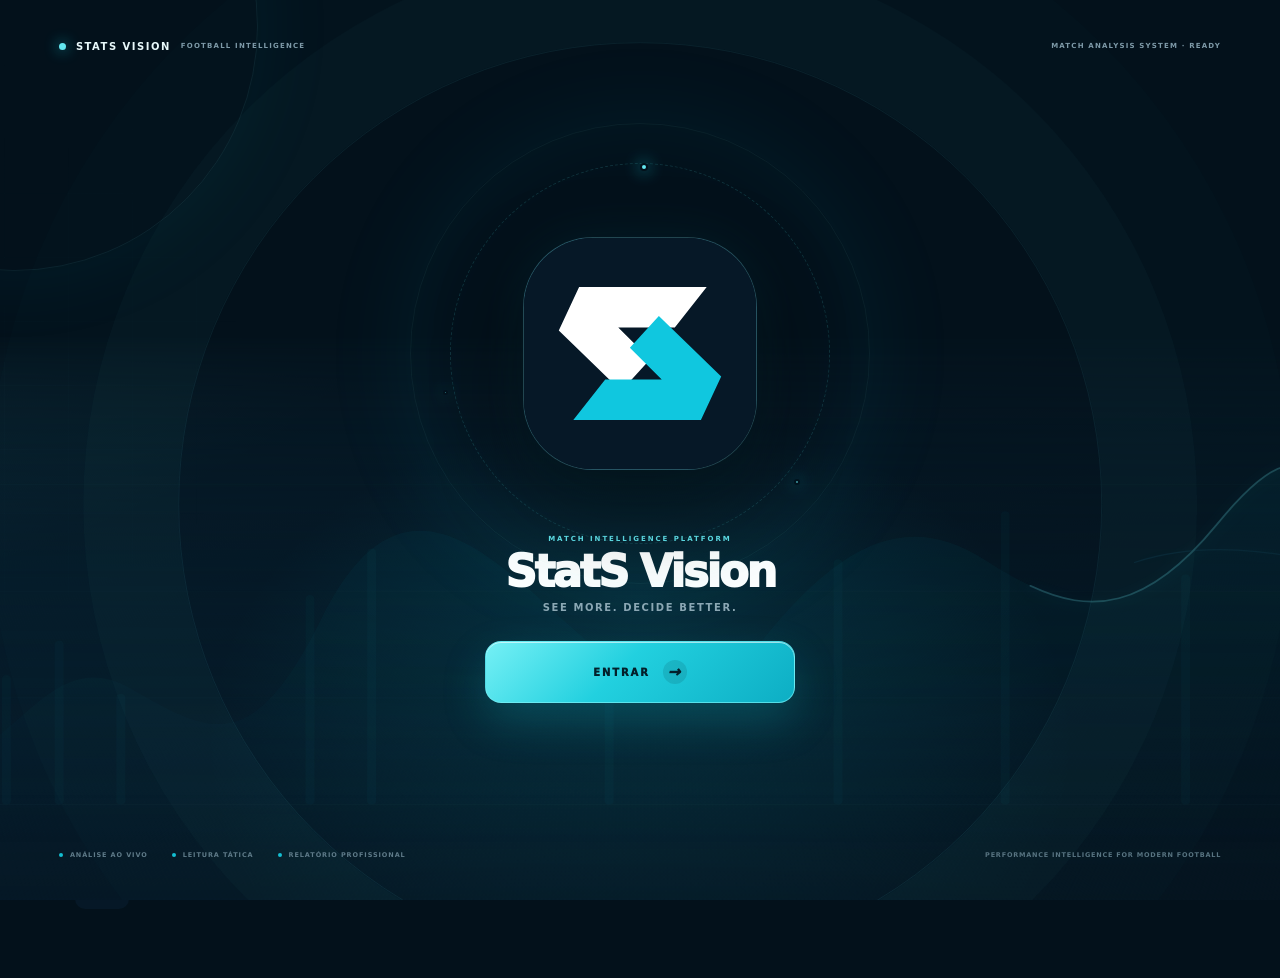
==== commit 0a64a0ce: "Update index.html" ====
--- a/index.html
+++ b/index.html
@@ -58,6 +58,8 @@
 .quickArenaCard{width:min(680px,94vw)!important;max-height:84vh;overflow:auto}.quickArenaHead{display:flex;align-items:flex-start;justify-content:space-between;gap:14px;margin-bottom:12px}.quickArenaHead h2{margin:0!important;font-size:18px}.quickArenaHead p{margin:4px 0 0;color:#66717c;font-size:10px}.quickArenaClose{width:34px;height:34px;border-radius:9px;border:1px solid var(--border);background:#fff;color:#101418;font-size:19px}
 .quickPlayers{display:grid;grid-template-columns:repeat(3,minmax(0,1fr));gap:8px}.quickPlayer{min-height:48px;border:1px solid var(--border);border-radius:11px;background:#fff;color:#101418;padding:8px;text-align:left;font-size:9px;font-weight:900}.quickPlayer span{display:inline-grid;place-items:center;width:24px;height:24px;border-radius:50%;background:var(--primary);margin-right:7px}
 .quickActions{display:grid;grid-template-columns:repeat(3,minmax(0,1fr));gap:8px}.quickAction{min-height:54px;border:1px solid var(--border);border-radius:11px;background:#fff;color:#101418;font-size:9px;font-weight:900}.quickAction strong{display:block;font-size:17px;line-height:1.2;margin-bottom:3px}.quickAction:hover,.quickPlayer:hover{border-color:var(--primary);background:color-mix(in srgb,var(--primary) 11%,#fff)}
+.quickAction.is-awaiting-confirm,.assistChoice.is-awaiting-confirm,.arenaObservationForm button.is-awaiting-confirm{border-color:var(--primary)!important;background:color-mix(in srgb,var(--primary) 15%,#fff)!important;box-shadow:0 0 0 3px color-mix(in srgb,var(--primary) 18%,transparent)!important;animation:svConfirmPulse .72s ease-in-out infinite alternate}.quickConfirmHint{display:block;margin-top:4px;color:var(--primary2);font-size:5.5px;font-weight:950;letter-spacing:.07em}.assistChoice .quickConfirmHint{margin:0 0 0 auto;text-align:right}.arenaObservationForm button .quickConfirmHint{display:inline;margin:0 0 0 6px}
+.quickPlayerShortcuts{display:grid;grid-template-columns:minmax(0,1.4fr) minmax(0,1fr);gap:8px;margin-bottom:9px}.quickPlayerShortcuts .quickPlayer{display:flex;align-items:center;min-height:54px}.quickPlayerShortcuts .quickPlayer span,.quickPlayers .quickPlayer span{width:30px;height:30px;flex:0 0 30px;font-size:12px}.quickLastPlayer{border-color:var(--primary)!important;background:color-mix(in srgb,var(--primary) 12%,#fff)!important;box-shadow:0 5px 14px color-mix(in srgb,var(--primary) 14%,transparent)}.quickLastPlayer em{display:block;margin-left:auto;color:var(--primary2);font-size:5.5px;font-style:normal;font-weight:950;letter-spacing:.07em}.quickActions.actionMainGrid{grid-template-columns:repeat(4,minmax(0,1fr))}.quickAction{position:relative}.quickAction.is-zone-suggested{border-color:color-mix(in srgb,var(--primary) 78%,#83919c)!important;background:color-mix(in srgb,var(--primary) 8%,#fff)!important;box-shadow:inset 0 0 0 1px color-mix(in srgb,var(--primary) 18%,transparent)}.quickAction.is-zone-suggested:after{content:"";position:absolute;right:7px;top:7px;width:6px;height:6px;border-radius:50%;background:var(--primary);box-shadow:0 0 0 3px color-mix(in srgb,var(--primary) 20%,transparent)}.quickZoneHint{display:flex;align-items:center;gap:6px;margin:0 0 8px;padding:6px 8px;border-radius:8px;background:#f3f7f9;color:#53636f;font-size:6.5px;font-weight:850}.quickZoneHint i{width:6px;height:6px;border-radius:50%;background:var(--primary)}
 .quickBack{margin-top:12px;height:34px;border:1px solid var(--border);border-radius:9px;background:#fff;color:#101418;padding:0 14px;font-size:9px;font-weight:850}.flowPoint{position:absolute;transform:translate(-50%,-50%);width:18px;height:18px;border-radius:50%;background:#fff;border:4px solid var(--primary);box-shadow:0 4px 12px rgba(0,0,0,.28);z-index:6;pointer-events:none}.fieldPoint{cursor:pointer}.fieldPoint:hover{transform:translate(-50%,-50%) scale(1.12)}
 @media(max-width:1100px) and (orientation:landscape){.quickPlayers,.quickActions{grid-template-columns:repeat(4,minmax(0,1fr))}.quickPlayer,.quickAction{min-height:42px}.fieldActions .arenaHint{font-size:8px}}
 
@@ -187,10 +189,10 @@
   </div>
   <div class="scoreCenter">
     <div class="scoreRow"><div class="scoreControls"><button class="scoreBtn" data-team="home" data-delta="-1">−</button><button class="scoreBtn" data-team="home" data-delta="1">+</button></div><div class="score"><span id="homeScore">0</span> - <span id="awayScore">0</span></div><div class="scoreControls"><button class="scoreBtn" data-team="away" data-delta="1">+</button><button class="scoreBtn" data-team="away" data-delta="-1">−</button></div></div>
-    <div class="timer" id="timer" title="Clique para reiniciar">45:00</div>
+    <div class="timerClockRow"><div class="timer" id="timer" title="Clique para reiniciar">00:00</div><span id="clockPhaseLabel">1.ª PARTE</span></div>
   </div>
   <div class="teamStack awayTeamStack">
-    <select class="periodSelect" id="periodSelect" aria-label="Período do jogo"><option value="1">1.º PERÍODO</option><option value="2">2.º PERÍODO</option><option value="3">3.º PERÍODO</option><option value="4">PROLONGAMENTO</option></select>
+    <div class="periodControls"><select class="periodSelect" id="periodSelect" aria-label="Parte do jogo"><option value="1">1.ª PARTE</option><option value="2">2.ª PARTE</option><option value="3">1.ª PARTE · PROLONGAMENTO</option><option value="4">2.ª PARTE · PROLONGAMENTO</option><option value="comp">COMPENSAÇÃO</option></select><label class="compensationControl" id="compensationControl" hidden><span>+</span><input id="compensationMinutes" type="number" min="1" max="30" value="5" inputmode="numeric" aria-label="Minutos de compensação"><small>MIN</small></label></div>
     <div class="team away"><input id="awayName" value="Nome Clube B"><img id="awayLogo" alt=""></div>
   </div>
 </section>
@@ -252,9 +254,9 @@
   <div class="symbolActions"><button id="restoreSystemLogo">Restaurar símbolo StatS Vision</button><button id="clearContractorLogo">Remover Clube contratante</button><button id="clearTeamLogos">Limpar símbolos A e B</button></div>
 </section>
 <section class="settingsPane" data-settings-pane="jogo"><div class="form">
-<label>Duração do período (min.)<input id="setPeriodMinutes" type="number" min="1" max="120" value="45"></label>
+<label>Duração da parte (min.)<input id="setPeriodMinutes" type="number" min="1" max="120" value="45"></label>
 <label>Máximo em campo<input id="setMaxPlayers" type="number" min="5" max="11" value="11"></label>
-<label>Número de períodos<select id="setPeriods"><option>2</option><option>3</option><option>4</option></select></label>
+<label>Número de partes<select id="setPeriods"><option>2</option><option>3</option><option>4</option></select></label>
 <label>Lado de ataque<select id="setAttackSide"><option value="right">Direita</option><option value="left">Esquerda</option></select></label>
 </div><div class="settingsButtonGrid"><button id="saveGameSettings">Guardar definições do jogo</button><button id="swapTeams">Trocar equipas</button></div></section>
 <section class="settingsPane" data-settings-pane="plantel"><div class="settingsButtonGrid"><button id="editPlayers">Editar nomes dos jogadores</button><button id="selectStarters">Definir titulares</button><button id="openSubstitutions">Substituições</button><button id="openMinutes">Minutos</button><button id="clearPlayers">Limpar plantel</button><button id="restorePlayers">Restaurar jogadores</button></div></section>
@@ -263,11 +265,11 @@
 </div></div>
 <script>
 const $=s=>document.querySelector(s), $$=s=>[...document.querySelectorAll(s)];
-const state={home:0,away:0,seconds:45*60,running:false,timerInt:null,logoData:'',players:[],events:[],selectedPlayer:0,playerTab:'lista',arenaTab:'arena',timelineMode:0,fieldAction:'passe',arenaFlow:{x:null,y:null,playerIndex:null,action:null},arenaDeleteMode:false,fieldEvents:[],heatPoints:[],periodMinutes:45,maxPlayers:11,attackSide:'right'};
-const basePlayers=Array.from({length:12},(_,i)=>({name:`Jogador ${i+1}`,number:i+1,on:i<5,minutes:i<5?45:0}));
+const state={home:0,away:0,seconds:0,running:false,timerInt:null,clockMode:'up',currentPart:1,compensationByPart:{1:5,2:5},logoData:'',players:[],events:[],selectedPlayer:0,playerTab:'lista',arenaTab:'arena',timelineMode:0,fieldAction:'passe',arenaFlow:{x:null,y:null,playerIndex:null,action:null},arenaDeleteMode:false,fieldEvents:[],heatPoints:[],periodMinutes:45,maxPlayers:11,attackSide:'right'};
+const basePlayers=Array.from({length:12},(_,i)=>({name:`Jogador ${i+1}`,number:i+1,on:i<5,minutes:0,secondsPlayed:0}));
 function toast(msg){const t=$('#toast');t.textContent=msg;t.classList.add('show');clearTimeout(t._x);t._x=setTimeout(()=>t.classList.remove('show'),1800)}
 function updateWelcomeScreen(name,logo){const title=$('#welcomeClubName'),img=$('#welcomeLogo'),fallback=$('#welcomeFallback');if(title)title.textContent=name||'StatS';if(img&&fallback){if(logo){img.src=logo;img.style.display='block';fallback.style.display='none'}else{img.removeAttribute('src');img.style.display='none';fallback.style.display='block'}}}
-function saveState(){localStorage.setItem('statsv3_match',JSON.stringify({home:state.home,away:state.away,seconds:state.seconds,players:state.players,events:state.events,homeName:$('#homeName').value,awayName:$('#awayName').value,period:$('#periodSelect').value,fieldEvents:state.fieldEvents,heatPoints:state.heatPoints,periodMinutes:state.periodMinutes,maxPlayers:state.maxPlayers,attackSide:state.attackSide}))}
+function saveState(){localStorage.setItem('statsv3_match',JSON.stringify({home:state.home,away:state.away,seconds:state.seconds,clockMode:'up',currentPart:state.currentPart,compensationByPart:state.compensationByPart,players:state.players,events:state.events,homeName:$('#homeName').value,awayName:$('#awayName').value,period:$('#periodSelect').value,fieldEvents:state.fieldEvents,heatPoints:state.heatPoints,periodMinutes:state.periodMinutes,maxPlayers:state.maxPlayers,attackSide:state.attackSide}))}
 function renderScore(){ $('#homeScore').textContent=state.home; $('#awayScore').textContent=state.away; const m=String(Math.floor(state.seconds/60)).padStart(2,'0'),s=String(state.seconds%60).padStart(2,'0'); $('#timer').textContent=`${m}:${s}`; }
 function updateFieldCount(){const n=state.players.filter(p=>p.on).length;$('#fieldCount').textContent=`${n}/11`}
 function renderPlayers(){const list=$('#playerList');list.innerHTML=state.players.map((p,i)=>`<div class="player ${p.on?'':'is-off'} ${state.selectedPlayer===i?'selected':''}" data-player="${i}"><span class="num">${p.number}</span><span>${p.name}</span><b>${state.playerTab==='minutos'?p.minutes+'′':(p.on?'EM CAMPO':'BANCO')}</b><button data-toggle-player="${i}">${p.on?'Ⅱ':'▶'}</button></div>`).join('');updateFieldCount()}
@@ -305,11 +307,13 @@
  return Math.max(0,Math.round((Number(event?.time)||0)*60));
 }
 function timelineTotalSeconds(event){
+ if(typeof window.statsVisionAbsoluteEventSecond==='function')return window.statsVisionAbsoluteEventSecond(event);
  const period=Math.max(1,Number(event?.period)||1);
  const periodSeconds=Math.max(1,Number(state.periodMinutes)||45)*60;
  return (period-1)*periodSeconds+Math.min(periodSeconds,timelineLocalSeconds(event));
 }
 function timelineClock(event){
+ if(typeof window.statsVisionFormatEventClock==='function')return window.statsVisionFormatEventClock(event);
  const total=timelineTotalSeconds(event),minutes=Math.floor(total/60),seconds=total%60;
  return `${String(minutes).padStart(2,'0')}:${String(seconds).padStart(2,'0')}`;
 }
@@ -334,10 +338,11 @@
  }).join('');
  timeline.scrollLeft=timeline.scrollWidth;
 }
-function tick(){if(state.seconds<=0){pauseTimer();toast('Período terminado');return}state.seconds--;if(state.seconds%60===0)state.players.forEach(p=>{if(p.on)p.minutes++});renderScore();if(state.seconds%60===0){renderPlayers();saveState()}}
+function clockLimitSeconds(){const compensation=$('#periodSelect')?.value==='comp';return Math.max(1,compensation?Number(state.compensationByPart?.[state.currentPart]||5)*60:Number(state.periodMinutes||45)*60)}
+function tick(){if(state.seconds>=clockLimitSeconds()){pauseTimer();toast($('#periodSelect')?.value==='comp'?'Compensação terminada':'Parte terminada');return}state.seconds++;if(state.seconds%60===0)state.players.forEach(p=>{if(p.on)p.minutes++});renderScore();if(state.seconds%60===0){renderPlayers();saveState()}}
 function pauseTimer(){state.running=false;clearInterval(state.timerInt);state.timerInt=null;const play=$('#playBtn')||$('#playBtn2');if(play)play.textContent=play.id==='playBtn2'?'▶ PLAY':'▶ EM JOGO'}
 function toggleTimer(){state.running=!state.running;const play=$('#playBtn')||$('#playBtn2');if(play)play.textContent=state.running?(play.id==='playBtn2'?'▶ A DECORRER':'Ⅱ PAUSAR'):(play.id==='playBtn2'?'▶ PLAY':'▶ EM JOGO');if(state.running)state.timerInt=setInterval(tick,1000);else clearInterval(state.timerInt)}
-function resetTimer(){pauseTimer();state.seconds=state.periodMinutes*60;renderScore();saveState();toast('Cronómetro reiniciado')}
+function resetTimer(){pauseTimer();state.seconds=0;renderScore();saveState();toast('Cronómetro reiniciado')}
 function filteredStatEvents(){
  const period=$('#statsPeriodFilter')?.value||'all',action=$('#statsActionFilter')?.value||'all',player=$('#statsPlayerFilter')?.value||'all';
  return (state.fieldEvents||[]).filter(ev=>(period==='all'||String(ev.period)===period)&&(action==='all'||ev.action===action)&&(player==='all'||String(ev.playerNumber)===player));
@@ -356,13 +361,13 @@
 function renderCompleteStats(){
  state.arenaTab='estatisticas_completas';$$('[data-arena-tab]').forEach(b=>b.classList.remove('active'));const content=$('#arenaContent'),legend=$('.legend');legend.style.display='none';
  const actions=[['all','Todas as estatísticas'],...arenaActions.map(a=>[a.key,a.label])];const oldPeriod=$('#statsPeriodFilter')?.value||'all',oldAction=$('#statsActionFilter')?.value||'all',oldPlayer=$('#statsPlayerFilter')?.value||'all';
- content.innerHTML=`<div class="completeStats"><div class="completeStatsHead"><h2>Estatísticas completas</h2><span id="statsMapCount">0 registos</span></div><div class="completeStatsFilters"><label>Período das estatísticas<select id="statsPeriodFilter"><option value="all">Todos</option><option value="1">1.ª parte</option><option value="2">2.ª parte</option></select></label><label>Jogador<select id="statsPlayerFilter"><option value="all">Todos os jogadores</option>${state.players.map(p=>`<option value="${p.number}">${p.number} — ${p.name}</option>`).join('')}</select></label><label>Estatística apresentada<select id="statsActionFilter">${actions.map(a=>`<option value="${a[0]}">${a[1]}</option>`).join('')}</select></label></div><section class="statsMapCard"><div class="statsMapInfo"><span>Mapa coletivo da equipa</span><b>Seleciona uma estatística para a veres isoladamente.</b></div><div class="statsPitch" id="statsPitch"><div class="statsBox left"></div><div class="statsBox right"></div><div class="statsSmallBox left"></div><div class="statsSmallBox right"></div></div></section><div class="playerStatsList" id="playerStatsList"></div></div>`;
+ content.innerHTML=`<div class="completeStats"><div class="completeStatsHead"><h2>Estatísticas completas</h2><span id="statsMapCount">0 registos</span></div><div class="completeStatsFilters"><label>Parte das estatísticas<select id="statsPeriodFilter"><option value="all">Todas</option><option value="1">1.ª parte</option><option value="2">2.ª parte</option></select></label><label>Jogador<select id="statsPlayerFilter"><option value="all">Todos os jogadores</option>${state.players.map(p=>`<option value="${p.number}">${p.number} — ${p.name}</option>`).join('')}</select></label><label>Estatística apresentada<select id="statsActionFilter">${actions.map(a=>`<option value="${a[0]}">${a[1]}</option>`).join('')}</select></label></div><section class="statsMapCard"><div class="statsMapInfo"><span>Mapa coletivo da equipa</span><b>Seleciona uma estatística para a veres isoladamente.</b></div><div class="statsPitch" id="statsPitch"><div class="statsBox left"></div><div class="statsBox right"></div><div class="statsSmallBox left"></div><div class="statsSmallBox right"></div></div></section><div class="playerStatsList" id="playerStatsList"></div></div>`;
  $('#statsPeriodFilter').value=oldPeriod;$('#statsActionFilter').value=oldAction;$('#statsPlayerFilter').value=oldPlayer;['#statsPeriodFilter','#statsPlayerFilter','#statsActionFilter'].forEach(id=>$(id).onchange=()=>{renderStatsMap();renderPlayerStats()});renderStatsMap();renderPlayerStats();
 }
-function renderArenaTab(tab){state.arenaTab=tab;$$('[data-arena-tab]').forEach(b=>b.classList.toggle('active',b.dataset.arenaTab===tab));const content=$('#arenaContent'),legend=$('.legend');if(tab==='arena'){content.innerHTML='<div class="pitch" id="pitch"><div class="box left"></div><div class="box right"></div><div class="smallBox left"></div><div class="smallBox right"></div></div>';legend.style.display='none';addPitchItems();return}legend.style.display='none';if(tab==='eventos'){content.innerHTML=`<div class="contentView"><div class="eventGrid">${['Golo','Remate','Recuperação','Perda','Canto','Cartão'].map(x=>`<button data-event="${x}">${x}</button>`).join('')}</div><div class="eventList">${state.events.slice().reverse().map(e=>`<div class="eventRow"><b>${e.time}′</b><span>${e.type}</span><span>${e.player||''}</span></div>`).join('')||'<div class="eventRow"><span>—</span><span>Sem eventos registados</span><span></span></div>'}</div></div>`}else if(tab==='estatisticas'){renderCompleteStats();return}else if(tab==='jogador'){const p=state.players[state.selectedPlayer]||state.players[0];content.innerHTML=`<div class="contentView playerDetail"><div class="detailCard"><h3>${p.name}</h3><p>Número: ${p.number}</p><p>Estado: ${p.on?'Em campo':'Banco'}</p><p>Minutos: ${p.minutes}</p></div><div class="detailCard"><h3>Indicadores</h3><p>Passes certos: 18</p><p>Recuperações: 4</p><p>Remates: 2</p><p>Perdas: 3</p></div></div>`}else{content.innerHTML='<div class="contentView teamDetail"><div class="detailCard"><h3>Equipa</h3><p>Jogadores em campo: '+state.players.filter(p=>p.on).length+'</p><p>Eventos registados: '+state.events.length+'</p><p>Período: '+$('#periodSelect').value+'</p></div><div class="detailCard"><h3>Desempenho</h3><p>Posse estimada: 62%</p><p>Precisão de passe: 89%</p><p>xG estimado: 1.84</p></div></div>'}}
-function addEvent(type){const gameSecond=Math.max(0,(state.periodMinutes*60)-state.seconds),elapsed=Math.floor(gameSecond/60),p=state.players[state.selectedPlayer];state.events.push({time:Math.max(0,elapsed),gameSecond,period:$('#periodSelect')?.value||1,type,player:p?.name||''});buildTimeline();saveState();renderArenaTab('eventos');toast(type+' registado')}
+function renderArenaTab(tab){state.arenaTab=tab;$$('[data-arena-tab]').forEach(b=>b.classList.toggle('active',b.dataset.arenaTab===tab));const content=$('#arenaContent'),legend=$('.legend');if(tab==='arena'){content.innerHTML='<div class="pitch" id="pitch"><div class="box left"></div><div class="box right"></div><div class="smallBox left"></div><div class="smallBox right"></div></div>';legend.style.display='none';addPitchItems();return}legend.style.display='none';if(tab==='eventos'){content.innerHTML=`<div class="contentView"><div class="eventGrid">${['Golo','Remate','Recuperação','Perda','Canto','Cartão'].map(x=>`<button data-event="${x}">${x}</button>`).join('')}</div><div class="eventList">${state.events.slice().reverse().map(e=>`<div class="eventRow"><b>${e.time}′</b><span>${e.type}</span><span>${e.player||''}</span></div>`).join('')||'<div class="eventRow"><span>—</span><span>Sem eventos registados</span><span></span></div>'}</div></div>`}else if(tab==='estatisticas'){renderCompleteStats();return}else if(tab==='jogador'){const p=state.players[state.selectedPlayer]||state.players[0];content.innerHTML=`<div class="contentView playerDetail"><div class="detailCard"><h3>${p.name}</h3><p>Número: ${p.number}</p><p>Estado: ${p.on?'Em campo':'Banco'}</p><p>Minutos: ${p.minutes}</p></div><div class="detailCard"><h3>Indicadores</h3><p>Passes certos: 18</p><p>Recuperações: 4</p><p>Remates: 2</p><p>Perdas: 3</p></div></div>`}else{content.innerHTML='<div class="contentView teamDetail"><div class="detailCard"><h3>Equipa</h3><p>Jogadores em campo: '+state.players.filter(p=>p.on).length+'</p><p>Eventos registados: '+state.events.length+'</p><p>Parte: '+(state.currentPart||1)+'</p></div><div class="detailCard"><h3>Desempenho</h3><p>Posse estimada: 62%</p><p>Precisão de passe: 89%</p><p>xG estimado: 1.84</p></div></div>'}}
+function addEvent(type){const timing=typeof window.statsVisionClockInfo==='function'?window.statsVisionClockInfo():{gameSecond:Math.max(0,state.seconds),time:Math.floor(Math.max(0,state.seconds)/60),period:state.currentPart||1},p=state.players[state.selectedPlayer];state.events.push({time:timing.time,gameSecond:timing.gameSecond,period:timing.period,isCompensation:Boolean(timing.isCompensation),compensationSecond:timing.compensationSecond,type,player:p?.name||''});buildTimeline();saveState();renderArenaTab('eventos');toast(type+' registado')}
 function openSettings(){$('#settingsModal').classList.add('show')}
-function load(){state.players=basePlayers;updateWelcomeScreen('StatS','');try{const m=JSON.parse(localStorage.getItem('statsv3_match'));if(m){Object.assign(state,{home:m.home||0,away:m.away||0,seconds:Number.isFinite(m.seconds)?m.seconds:45*60,players:m.players?.length?m.players:basePlayers,events:m.events||[],fieldEvents:m.fieldEvents||[],heatPoints:m.heatPoints||[],periodMinutes:m.periodMinutes||45,maxPlayers:m.maxPlayers||11,attackSide:m.attackSide||'right'});if(m.homeName)$('#homeName').value=m.homeName;if(m.awayName)$('#awayName').value=m.awayName;if(m.period)$('#periodSelect').value=m.period}const v=JSON.parse(localStorage.getItem('statsv3'));if(v){$('#setClubName').value=v.n;$('#setPrimary').value=v.p;$('#setSecondary').value=v.s;state.logoData=v.l||'';$('#homeName').value=v.n;$('#clubNameSide').textContent=v.n;document.documentElement.style.setProperty('--primary',v.p);document.documentElement.style.setProperty('--primary2',v.p);document.documentElement.style.setProperty('--secondary',v.s);if(v.l)['brandLogo','clubLogoSide','homeLogo'].forEach(id=>document.getElementById(id).src=v.l);updateWelcomeScreen(v.n||'StatS',v.l||'')}}catch(e){}renderScore();renderPlayers();buildTimeline()}
+function load(){state.players=basePlayers;updateWelcomeScreen('StatS','');try{const m=JSON.parse(localStorage.getItem('statsv3_match'));if(m){const upward=m.clockMode==='up';Object.assign(state,{home:m.home||0,away:m.away||0,seconds:upward&&Number.isFinite(m.seconds)?Math.max(0,m.seconds):0,clockMode:'up',currentPart:Number(m.currentPart)||Number(m.period)||1,compensationByPart:m.compensationByPart||{1:5,2:5},players:m.players?.length?m.players:basePlayers,events:m.events||[],fieldEvents:m.fieldEvents||[],heatPoints:m.heatPoints||[],periodMinutes:m.periodMinutes||45,maxPlayers:m.maxPlayers||11,attackSide:m.attackSide||'right'});if(m.homeName)$('#homeName').value=m.homeName;if(m.awayName)$('#awayName').value=m.awayName;if(m.period&&document.querySelector('#periodSelect option[value="'+m.period+'"]'))$('#periodSelect').value=m.period}const v=JSON.parse(localStorage.getItem('statsv3'));if(v){$('#setClubName').value=v.n;$('#setPrimary').value=v.p;$('#setSecondary').value=v.s;state.logoData=v.l||'';$('#homeName').value=v.n;$('#clubNameSide').textContent=v.n;document.documentElement.style.setProperty('--primary',v.p);document.documentElement.style.setProperty('--primary2',v.p);document.documentElement.style.setProperty('--secondary',v.s);if(v.l)['brandLogo','clubLogoSide','homeLogo'].forEach(id=>document.getElementById(id).src=v.l);updateWelcomeScreen(v.n||'StatS',v.l||'')}}catch(e){}renderScore();renderPlayers();buildTimeline()}
 $('#enterApp').onclick=()=>{$('#welcomeScreen').classList.add('hidden');$('#mainApp').classList.remove('appWaiting')};
 $('#playBtn').onclick=toggleTimer;$('#resetTimer').onclick=resetTimer;$('#timer').onclick=resetTimer;$('#periodSelect').onchange=()=>{resetTimer();saveState()};
 $$('.scoreBtn').forEach(b=>b.onclick=()=>{const k=b.dataset.team;b.dataset.team==='home'?state.home=Math.max(0,state.home+Number(b.dataset.delta)):state.away=Math.max(0,state.away+Number(b.dataset.delta));renderScore();saveState()});
@@ -388,7 +393,6 @@
  {key:'recuperacao',label:'Recuperação de bola',icon:'◆'},
  {key:'perda',label:'Perda de bola',icon:'×'},
  {key:'passe',label:'Passe certo',icon:'↗'},
- {key:'passe_falhado',label:'Passe falhado',icon:'PF'},
  {key:'falta',label:'Falta',icon:'!'},
  {key:'canto',label:'Canto',icon:'⌟'},
  {key:'cartao_amarelo',label:'Cartão amarelo',icon:'▰'},
@@ -415,9 +419,9 @@
 function saveArenaEvent(subtype=''){
  const f=state.arenaFlow,a=arenaActionByKey(f.action),p=state.players[f.playerIndex];
  if(f.x==null||f.y==null||!p||!a)return;
- const gameSecond=Math.max(0,(state.periodMinutes*60)-state.seconds),elapsed=Math.floor(gameSecond/60);
+ const timing=typeof window.statsVisionClockInfo==='function'?window.statsVisionClockInfo():{gameSecond:Math.max(0,state.seconds),time:Math.floor(Math.max(0,state.seconds)/60),period:state.currentPart||1},gameSecond=timing.gameSecond,elapsed=timing.time;
  const label=subtype||a.label;
- const ev={x:+f.x.toFixed(2),y:+f.y.toFixed(2),action:a.key,label,baseLabel:a.label,player:p.name,playerNumber:p.number,time:elapsed,gameSecond,period:$('#periodSelect').value,attackSide:state.attackSide};
+ const ev={x:+f.x.toFixed(2),y:+f.y.toFixed(2),action:a.key,label,baseLabel:a.label,player:p.name,playerNumber:p.number,time:elapsed,gameSecond,period:timing.period,isCompensation:Boolean(timing.isCompensation),compensationSecond:timing.compensationSecond,attackSide:state.attackSide};
  state.fieldEvents.push(ev);state.heatPoints.push({x:f.x,y:f.y,weight:['golo','remate'].includes(a.key)?1.5:1});state.events.push({time:elapsed,gameSecond,label,type:a.icon+' '+label,action:a.key,player:p.name,x:f.x,y:f.y,period:ev.period,team:ev.team||'home'});
  state.selectedPlayer=f.playerIndex;cancelArenaFlow();renderPlayers();renderFieldEvents();buildTimeline();drawHeat();saveState();toast(label+' — '+p.name)
 }
@@ -435,7 +439,7 @@
 $('#closeQuickArena').onclick=cancelArenaFlow;$('#quickArenaModal').addEventListener('click',e=>{if(e.target.id==='quickArenaModal')cancelArenaFlow()});
 $('#deleteArenaPoint').onclick=()=>{state.arenaDeleteMode=!state.arenaDeleteMode;$('#deleteArenaPoint').classList.toggle('active',state.arenaDeleteMode);toast(state.arenaDeleteMode?'Clica num ponto da arena para o apagar':'Modo de apagar cancelado')};
 $('#undoFieldAction').onclick=()=>{if(state.fieldEvents.length){state.fieldEvents.pop();state.heatPoints.pop();state.events.pop();renderFieldEvents();buildTimeline();drawHeat();saveState();toast('Última ação anulada')}};
-$('#saveGameSettings').onclick=()=>{state.periodMinutes=Math.max(1,Number($('#setPeriodMinutes').value)||45);state.maxPlayers=Math.max(5,Number($('#setMaxPlayers').value)||11);state.attackSide=$('#setAttackSide').value;state.seconds=state.periodMinutes*60;renderScore();saveState();toast('Definições do jogo guardadas')};
+$('#saveGameSettings').onclick=()=>{state.periodMinutes=Math.max(1,Number($('#setPeriodMinutes').value)||45);state.maxPlayers=Math.max(5,Number($('#setMaxPlayers').value)||11);state.attackSide=$('#setAttackSide').value;state.seconds=0;renderScore();saveState();toast('Definições do jogo guardadas')};
 $('#swapTeams').onclick=()=>{[$('#homeName').value,$('#awayName').value]=[$('#awayName').value,$('#homeName').value];[state.home,state.away]=[state.away,state.home];renderScore();saveState();toast('Equipas trocadas')};
 $('#editPlayers').onclick=()=>{state.players.forEach((p,i)=>{const n=prompt('Nome do jogador '+(i+1)+':',p.name);if(n!==null&&n.trim())p.name=n.trim()});renderPlayers();saveState()};
 $('#selectStarters').onclick=()=>{state.players.forEach((p,i)=>p.on=i<state.maxPlayers);renderPlayers();saveState();toast('Titulares definidos')};
@@ -444,15 +448,15 @@
 $('#clearPlayers').onclick=()=>{if(confirm('Limpar o plantel?')){state.players=[];renderPlayers();saveState()}};
 $('#restorePlayers').onclick=()=>{state.players=basePlayers.map(p=>({...p}));renderPlayers();saveState();toast('Plantel restaurado')};
 $('#saveMatch').onclick=()=>{saveState();toast('Jogo guardado neste dispositivo')};
-$('#exportBackup').onclick=()=>downloadText('stats-backup.json',JSON.stringify({match:JSON.parse(localStorage.getItem('statsv3_match')||'{}'),settings:JSON.parse(localStorage.getItem('statsv3')||'{}')},null,2),'application/json');
+$('#exportBackup').onclick=()=>downloadText('stats-backup.json',JSON.stringify({match:JSON.parse(localStorage.getItem('statsv3_match')||'{}'),settings:JSON.parse(localStorage.getItem('statsv3')||'{}'),tactical:JSON.parse(localStorage.getItem('statsv3_tactical')||'{}')},null,2),'application/json');
 $('#importBackup').onclick=()=>$('#backupFile').click();
-$('#backupFile').onchange=e=>{const f=e.target.files[0];if(!f)return;const r=new FileReader;r.onload=()=>{try{const d=JSON.parse(r.result);localStorage.setItem('statsv3_match',JSON.stringify(d.match||{}));localStorage.setItem('statsv3',JSON.stringify(d.settings||{}));location.reload()}catch{alert('Backup inválido')}};r.readAsText(f)};
-$('#exportCsv').onclick=()=>{const rows=[['minuto','periodo','acao','jogador','x','y'],...state.fieldEvents.map(e=>[e.time,e.period,e.label,e.player,e.x,e.y])];downloadText('stats-acoes.csv',rows.map(r=>r.map(csvEscape).join(';')).join('\n'),'text/csv')};
-$('#exportReport').onclick=()=>{const txt=`STATs — RELATÓRIO DO JOGO\n${$('#homeName').value} ${state.home}-${state.away} ${$('#awayName').value}\nPeríodo: ${$('#periodSelect').value}\nAções registadas: ${state.fieldEvents.length}\nJogadores: ${state.players.length}\n\n${state.fieldEvents.map(e=>`${e.time}' ${e.label} — ${e.player} (${e.x}%, ${e.y}%)`).join('\n')}`;downloadText('relatorio-jogo.txt',txt)};
+$('#backupFile').onchange=e=>{const f=e.target.files[0];if(!f)return;const r=new FileReader;r.onload=()=>{try{const d=JSON.parse(r.result);localStorage.setItem('statsv3_match',JSON.stringify(d.match||{}));localStorage.setItem('statsv3',JSON.stringify(d.settings||{}));localStorage.setItem('statsv3_tactical',JSON.stringify(d.tactical||{}));location.reload()}catch{alert('Backup inválido')}};r.readAsText(f)};
+$('#exportCsv').onclick=()=>{const rows=[['minuto','parte','acao','jogador','x','y'],...state.fieldEvents.map(e=>[e.time,e.period,e.label,e.player,e.x,e.y])];downloadText('stats-acoes.csv',rows.map(r=>r.map(csvEscape).join(';')).join('\n'),'text/csv')};
+$('#exportReport').onclick=()=>{const txt=`STATs — RELATÓRIO DO JOGO\n${$('#homeName').value} ${state.home}-${state.away} ${$('#awayName').value}\nParte: ${state.currentPart||1}\nAções registadas: ${state.fieldEvents.length}\nJogadores: ${state.players.length}\n\n${state.fieldEvents.map(e=>`${e.time}' ${e.label} — ${e.player} (${e.x}%, ${e.y}%)`).join('\n')}`;downloadText('relatorio-jogo.txt',txt)};
 $('#exportDashboard').onclick=()=>toast('Exportação PNG será ligada ao dashboard na próxima versão');
 $('#clearHeatmap').onclick=()=>{state.heatPoints=[];state.fieldEvents=[];renderFieldEvents();drawHeat();saveState();toast('Mapa limpo')};
-$('#clearMatch').onclick=()=>{if(confirm('Limpar o jogo atual?')){pauseTimer();state.home=state.away=0;state.seconds=state.periodMinutes*60;state.events=[];state.fieldEvents=[];state.heatPoints=[];renderScore();buildTimeline();renderFieldEvents();drawHeat();saveState();toast('Jogo limpo')}};
-$('#fullReset').onclick=()=>{if(confirm('Apagar todos os dados e definições?')){localStorage.removeItem('statsv3');localStorage.removeItem('statsv3_match');location.reload()}};
+$('#clearMatch').onclick=()=>{if(confirm('Limpar o jogo atual?')){pauseTimer();state.home=state.away=0;state.seconds=0;state.currentPart=1;$('#periodSelect').value='1';state.events=[];state.fieldEvents=[];state.heatPoints=[];state.players.forEach(player=>{player.secondsPlayed=0;player.minutes=0});localStorage.removeItem('statsv3_tactical');if(typeof window.statsVisionResetTactical==='function')window.statsVisionResetTactical();renderScore();renderPlayers();buildTimeline();renderFieldEvents();drawHeat();saveState();toast('Jogo limpo — minutos e ficha tática a zero')}};
+$('#fullReset').onclick=()=>{if(confirm('Apagar todos os dados e definições?')){localStorage.removeItem('statsv3');localStorage.removeItem('statsv3_match');localStorage.removeItem('statsv3_tactical');location.reload()}};
 $('#restoreTheme').onclick=()=>{$('#setPrimary').value='#36c96f';$('#setSecondary').value='#246bfd';toast('Cores predefinidas repostas')};
 
 load();$('#setPeriodMinutes').value=state.periodMinutes;$('#setMaxPlayers').value=state.maxPlayers;$('#setAttackSide').value=state.attackSide;renderArenaTab('arena');setTimeout(()=>{drawHeat();drawMoment()},50);
@@ -473,7 +477,7 @@
 /* responsive horizontal */
 @media(max-width:1100px) and (orientation:landscape){.scoreboard{grid-template-columns:minmax(120px,1fr) 250px minmax(120px,1fr)!important}.scoreCenter{min-width:240px}.score{font-size:27px!important}.timer{font-size:11px!important}.periodSelect{max-width:115px}.playBtn,.pauseOnlyBtn{padding:0 8px!important;font-size:7px!important}.workspace{grid-template-columns:180px minmax(420px,1fr) 235px!important}.arenaPanel{grid-template-rows:38px 36px minmax(0,1fr) 54px 28px!important}.possessionBar{padding:5px 8px;gap:5px}.possessionBtn{min-height:40px;padding:0 8px;font-size:7px}.possessionBtn b{font-size:13px}.detailBoards{grid-template-columns:1fr 1fr}.miniPitch{min-height:160px}}
 
-/* Marcador reorganizado: controlos sobre a equipa A e período sobre a equipa B */
+/* Marcador reorganizado: controlos sobre a equipa A e parte sobre a equipa B */
 .teamStack{min-width:0;display:grid;grid-template-rows:28px minmax(0,1fr);gap:5px;align-items:center}.homeTeamStack .timerActions{justify-content:flex-start;margin:0}.awayTeamStack .periodSelect{justify-self:end;width:min(160px,100%);height:28px}.teamStack .team{width:100%}.scoreCenter{align-self:center}.scoreCenter .timer{margin-top:2px}.scoreboard{align-items:stretch!important;padding-top:7px!important;padding-bottom:7px!important}
 @media(max-width:1100px) and (orientation:landscape){.teamStack{grid-template-rows:24px minmax(0,1fr);gap:3px}.awayTeamStack .periodSelect{height:24px;max-width:120px;font-size:7px}.homeTeamStack .timerActions{gap:4px}.playBtn,.pauseOnlyBtn,.resetBtn{height:24px!important}.teamStack .team input{height:29px!important}}
 
@@ -520,11 +524,11 @@
 const oldSave=$('#saveSettings').onclick;$('#saveSettings').onclick=()=>{document.documentElement.style.setProperty('--primary',$('#setPrimary').value);document.documentElement.style.setProperty('--primary2',$('#setPrimary').value);document.documentElement.style.setProperty('--secondary',$('#setSecondary').value);localStorage.setItem('statsv3',JSON.stringify({n:'StatS Vision',p:$('#setPrimary').value,s:$('#setSecondary').value,l:state.brandLogo||brandData}));$('#settingsModal').classList.remove('show');saveExtra();applyBrand();drawMoment();toast('Personalização guardada')};
 // botões separados play/pause/reset
 const timerActions=$('.timerActions');if(timerActions&&!$('#pauseBtn')){timerActions.innerHTML='<button class="playBtn" id="playBtn2">▶ PLAY</button><button class="pauseOnlyBtn" id="pauseBtn">Ⅱ PAUSE</button><button class="resetBtn" id="resetTimer2">↺</button>';$('#playBtn2').onclick=()=>{if(!state.running)toggleTimer()};$('#pauseBtn').onclick=()=>{if(state.running)toggleTimer()};$('#resetTimer2').onclick=resetTimer}
-function elapsedMinute(){return Math.max(0,Math.floor((state.periodMinutes*60-state.seconds)/60))}
+function elapsedMinute(){return Math.max(0,Math.floor((Number(state.seconds)||0)/60))}
 function ensurePossession(){const wrap=$('#arenaContent');if(!wrap||$('#possessionBar'))return;wrap.insertAdjacentHTML('afterend','<div class="possessionBar" id="possessionBar"><button class="possessionBtn home" data-possession="home"><span>CASA</span><b id="posHome">0%</b></button><button class="possessionBtn contest" data-possession="contest"><span>IN CONTEST</span><b id="posContest">0%</b></button><button class="possessionBtn away" data-possession="away"><span>FORA</span><b id="posAway">0%</b></button></div>');$('#possessionBar').onclick=e=>{const b=e.target.closest('[data-possession]');if(!b)return;const k=b.dataset.possession;state.possession[k]++;state.possession.log.push({team:k,time:elapsedMinute(),period:$('#periodSelect').value});saveExtra();updateAllLive()}}
 function possessionPct(){const p=state.possession,t=p.home+p.contest+p.away||1;return {home:Math.round(p.home/t*100),contest:Math.round(p.contest/t*100),away:Math.round(p.away/t*100)}}
 function countAction(k){return state.fieldEvents.filter(e=>e.action===k).length}
-function updateLiveStats(){const q=$('.quickGrid');if(q){const pos=possessionPct(),shots=countAction('remate')+countAction('golo'),onTarget=countAction('golo')+state.fieldEvents.filter(e=>e.action==='remate'&&/baliza|enquadr/i.test(e.label||'')).length,passes=countAction('passe')+countAction('passe_falhado'),accurate=countAction('passe'),acc=passes?Math.round(accurate/passes*100):0,xg=(countAction('golo')*.75+countAction('remate')*.12).toFixed(2);q.innerHTML=`<div class="stat"><b>${pos.home}%</b><small>Posse casa</small></div><div class="stat"><b>${shots}</b><small>Remates</small></div><div class="stat"><b>${onTarget}</b><small>À baliza</small></div><div class="stat"><b>${passes}</b><small>Passes</small></div><div class="stat"><b>${acc}%</b><small>Precisão</small></div><div class="stat"><b>${xg}</b><small>xG estimado</small></div>`}const sg=$('.summaryGrid');if(sg)sg.innerHTML=`<div class="stat"><b>${countAction('recuperacao')}</b><small>Recuperações</small></div><div class="stat"><b>${countAction('perda')+countAction('passe_falhado')}</b><small>Perdas</small></div><div class="stat"><b>${countAction('canto')}</b><small>Cantos</small></div><div class="stat"><b>${countAction('falta')}</b><small>Faltas</small></div>`}
+function updateLiveStats(){const q=$('.quickGrid');if(q){const pos=possessionPct(),shots=countAction('remate')+countAction('golo'),onTarget=countAction('golo')+state.fieldEvents.filter(e=>e.action==='remate'&&/baliza|enquadr/i.test(e.label||'')).length,positioned=(state.fieldEvents||[]).filter(e=>e.team!=='away'&&Number.isFinite(Number(e.x))&&Number.isFinite(Number(e.y))),progress=e=>(e.attackSide||state.attackSide||'right')==='left'?100-Number(e.x):Number(e.x),boxEntries=positioned.filter(e=>progress(e)>=83&&Number(e.y)>=22&&Number(e.y)<=78).length,finalThird=positioned.filter(e=>progress(e)>=67).length,xg=(countAction('golo')*.75+countAction('remate')*.12).toFixed(2);q.innerHTML=`<div class="stat"><b>${pos.home}%</b><small>Posse casa</small></div><div class="stat"><b>${shots}</b><small>Remates</small></div><div class="stat"><b>${onTarget}</b><small>À baliza</small></div><div class="stat"><b>${boxEntries}</b><small>Entradas área</small></div><div class="stat"><b>${finalThird}</b><small>Último terço</small></div><div class="stat"><b>${xg}</b><small>xG estimado</small></div>`}const sg=$('.summaryGrid');if(sg)sg.innerHTML=`<div class="stat"><b>${countAction('recuperacao')}</b><small>Recuperações</small></div><div class="stat"><b>${countAction('perda')}</b><small>Perdas</small></div><div class="stat"><b>${countAction('canto')}</b><small>Cantos</small></div><div class="stat"><b>${countAction('falta')}</b><small>Faltas</small></div>`}
 function updatePossession(){const p=possessionPct();if($('#posHome'))$('#posHome').textContent=p.home+'%';if($('#posContest'))$('#posContest').textContent=p.contest+'%';if($('#posAway'))$('#posAway').textContent=p.away+'%'}
 // heatmap sem dados fica vazio com mensagem
 window.drawHeat=drawHeat=function(){const c=$('#heatCanvas');if(!c)return;const r=c.getBoundingClientRect(),d=devicePixelRatio||1;c.width=Math.max(1,r.width*d);c.height=Math.max(1,r.height*d);const x=c.getContext('2d');x.scale(d,d);x.fillStyle='#f4f6f8';x.fillRect(0,0,r.width,r.height);x.strokeStyle='rgba(0,0,0,.35)';x.strokeRect(8,8,r.width-16,r.height-16);x.beginPath();x.moveTo(r.width/2,8);x.lineTo(r.width/2,r.height-8);x.stroke();x.beginPath();x.arc(r.width/2,r.height/2,Math.min(r.width,r.height)*.16,0,Math.PI*2);x.stroke();if(!state.heatPoints.length){x.fillStyle='#687782';x.font='800 11px system-ui';x.textAlign='center';x.fillText('Sem ações registadas',r.width/2,r.height/2+4);return}state.heatPoints.forEach(pt=>{const gx=8+(r.width-16)*pt.x/100,gy=8+(r.height-16)*pt.y/100,rad=Math.max(25,r.width*.11)*(pt.weight||1);const g=x.createRadialGradient(gx,gy,0,gx,gy,rad);g.addColorStop(0,'rgba(255,50,50,.82)');g.addColorStop(.3,'rgba(255,210,0,.66)');g.addColorStop(.62,'rgba(16,199,223,.32)');g.addColorStop(1,'rgba(16,199,223,0)');x.fillStyle=g;x.fillRect(gx-rad,gy-rad,rad*2,rad*2)})}
@@ -541,15 +545,23 @@
  const meta={golo:['Golo','⚽','golo','Finalização convertida em golo'],remate:['Remate','🎯','remate','Tentativa de finalização'],assistencia:['Assistência','🎁','assistencia','Passe que cria uma finalização'],defesa:['Remate defendido','🧤','defesa','Intervenção do guarda-redes'],recuperacao:['Recuperação','🛡','recuperacao','Posse recuperada pela equipa'],perda:['Perda de bola','↻','perda','A equipa perdeu a posse'],passe:['Passe certo','✓','passe','Passe concluído com sucesso'],passe_falhado:['Passe falhado','✕','passe_falhado','Passe não concluído'],falta:['Falta','!','falta','Infração assinalada'],canto:['Canto','🚩','canto','Pontapé de canto conquistado'],cartao_amarelo:['Cartão amarelo','🟨','cartao_amarelo','Advertência disciplinar'],expulsao:['Expulsão','🟥','expulsao','Jogador expulso'],evento:['Evento','•','evento','Ação registada no jogo']};
  const key=eventFeedActionKey(event),data=meta[key]||meta.evento;return {key,label:data[0],icon:data[1],tone:data[2],detail:data[3]};
 }
-function eventFeedClock(event){const total=Math.max(0,Number(event?.gameSecond)||((Number(event?.time)||0)*60));return `${String(Math.floor(total/60)).padStart(2,'0')}:${String(total%60).padStart(2,'0')}`}
+function eventFeedClock(event){if(typeof window.statsVisionFormatEventClock==='function')return window.statsVisionFormatEventClock(event);const total=Math.max(0,Number(event?.gameSecond)||((Number(event?.time)||0)*60));return `${String(Math.floor(total/60)).padStart(2,'0')}:${String(total%60).padStart(2,'0')}`}
 function eventFeedCleanLabel(event,meta){let value=String(event?.label||event?.type||meta.label).trim();value=value.replace(/^(?:G|◎|A|D|◆|×|↗|PF|!|⌟|▰|EXP)\s+/u,'').replace(/^[⚽🎯🎁🧤🛡️❌⚠️✅🚩🟨🟥🛑•]+\s*/u,'').trim();return value||meta.label}
 function eventFeedZone(event){if(!Number.isFinite(Number(event?.x))||!Number.isFinite(Number(event?.y)))return 'Registo manual do jogo';const x=Number(event.x),y=Number(event.y),side=event.attackSide||state.attackSide||'right',progress=side==='left'?100-x:x,sector=progress<34?'zona defensiva':progress<67?'meio-campo':'zona ofensiva',lane=y<34?'corredor esquerdo':y>66?'corredor direito':'corredor central';return `${sector} · ${lane}`}
-function eventFeedCard(event,index){const meta=eventFeedMeta(event),label=eventFeedCleanLabel(event,meta),period=Number(event.period)||1,team=event.team==='away'?($('#awayName')?.value||'Equipa B'):($('#homeName')?.value||'Equipa A'),detail=label.toLowerCase()===meta.label.toLowerCase()?meta.detail:label;return `<article class=\"eventsFeedCard event-${eventFeedEscape(meta.tone)}\"><div class=\"eventsFeedTime\"><strong>${eventFeedClock(event)}</strong><small>${period}.º período</small></div><div class=\"eventsFeedIcon\" aria-hidden=\"true\">${meta.icon}</div><div class=\"eventsFeedMain\"><span class=\"eventsFeedTag\">${eventFeedEscape(label)}</span><span class=\"eventsFeedPlayer\">${eventFeedEscape(event.player||'Equipa')}</span><span class=\"eventsFeedTeam\">${eventFeedEscape(team)}</span></div><div class=\"eventsFeedDetail\"><strong>${eventFeedEscape(detail)}</strong><small>${eventFeedEscape(eventFeedZone(event))}</small></div><div class=\"eventsFeedActions\"><button type=\"button\" data-edit-event=\"${index}\" aria-label=\"Editar evento\" title=\"Editar\">✎</button><button type=\"button\" data-delete-event=\"${index}\" aria-label=\"Eliminar evento\" title=\"Eliminar\">×</button></div></article>`}
+function eventFeedCard(event,index){const meta=eventFeedMeta(event),label=eventFeedCleanLabel(event,meta),period=Number(event.period)||1,partLabel=typeof window.statsVisionFormatPartLabel==='function'?window.statsVisionFormatPartLabel(event):`${period}.ª parte`,team=event.team==='away'?($('#awayName')?.value||'Equipa B'):($('#homeName')?.value||'Equipa A'),detail=label.toLowerCase()===meta.label.toLowerCase()?meta.detail:label,icon=typeof window.statsVisionUnifiedIcon==='function'?window.statsVisionUnifiedIcon(meta.key,label,event.attackSide,event.team):meta.icon;return `<article class=\"eventsFeedCard event-${eventFeedEscape(meta.tone)}\"><div class=\"eventsFeedTime\"><strong>${eventFeedClock(event)}</strong><small>${eventFeedEscape(partLabel)}</small></div><div class=\"eventsFeedIcon\" aria-hidden=\"true\">${icon}</div><div class=\"eventsFeedMain\"><span class=\"eventsFeedTag\">${eventFeedEscape(label)}</span><span class=\"eventsFeedPlayer\">${eventFeedEscape(event.player||'Equipa')}</span><span class=\"eventsFeedTeam\">${eventFeedEscape(team)}</span></div><div class=\"eventsFeedDetail\"><strong>${eventFeedEscape(detail)}</strong><small>${eventFeedEscape(eventFeedZone(event))}</small></div><div class=\"eventsFeedActions\"><button type=\"button\" data-edit-event=\"${index}\" aria-label=\"Editar evento\" title=\"Editar\">✎</button><button type=\"button\" data-delete-event=\"${index}\" aria-label=\"Eliminar evento\" title=\"Eliminar\">×</button></div></article>`}
 function renderEventsEditable(){const content=$('#arenaContent'),events=(state.events||[]).map((event,index)=>({event,index})).reverse();content.innerHTML=`<div class=\"eventsFeedView\"><header class=\"eventsFeedHeader\"><div class=\"eventsFeedHeading\"><span class=\"eventsFeedHeadingIcon\">☷</span><div><h2>Eventos recentes</h2><p>Minuto, ação, jogador e zona do campo</p></div></div><span class=\"eventsCount\">${events.length} ${events.length===1?'evento':'eventos'}</span></header><div class=\"eventsFeedList\">${events.map(item=>eventFeedCard(item.event,item.index)).join('')||'<div class=\"eventsFeedEmpty\"><div><div class=\"eventsFeedEmptyIcon\">☷</div><h3>Ainda não existem eventos</h3><p>Regista uma ação na arena para ela aparecer aqui com o minuto, jogador e localização.</p></div></div>'}</div></div>`}
 function filteredDetailEvents(playerNum,period,action){return state.fieldEvents.filter(e=>(playerNum==='all'||String(e.playerNumber)===String(playerNum))&&(period==='all'||String(e.period)===period)&&(action==='all'||e.action===action))}
-function dotsHtml(events,heat=false){return events.map(e=>`<span class="${heat?'miniDot':'miniAction'}" style="left:${e.x}%;top:${e.y}%">${heat?'':statShortLabel(e.action)}</span>`).join('')}
-function renderPlayerDetail(){const content=$('#arenaContent');content.innerHTML=`<div class="contentView analysisDetail"><div><div class="playerSelector">${state.players.map((p,i)=>`<button class="${i===state.selectedPlayer?'active':''}" data-detail-player="${i}">${p.number} ${p.name}</button>`).join('')}</div><div class="detailFilters"><select id="playerPart"><option value="all">Jogo completo</option><option value="1">1.ª parte</option><option value="2">2.ª parte</option></select><select id="playerAction"><option value="all">Todas as ações</option>${arenaActions.map(a=>`<option value="${a.key}">${a.label}</option>`).join('')}</select></div></div><div class="detailBoards"><div class="miniPitchCard"><h3>Heatmap do jogador</h3><div class="miniPitch" id="playerHeatPitch"></div></div><div class="miniPitchCard"><h3>Ações do jogador</h3><div class="miniPitch" id="playerActionPitch"></div></div></div></div>`;const refresh=()=>{const p=state.players[state.selectedPlayer],ev=filteredDetailEvents(p?.number||'all',$('#playerPart').value,$('#playerAction').value);$('#playerHeatPitch').innerHTML=dotsHtml(ev,true);$('#playerActionPitch').innerHTML=dotsHtml(ev,false)};content.querySelectorAll('[data-detail-player]').forEach(b=>b.onclick=()=>{state.selectedPlayer=+b.dataset.detailPlayer;renderPlayerDetail()});$('#playerPart').onchange=refresh;$('#playerAction').onchange=refresh;refresh()}
-function renderTeamDetail(){const content=$('#arenaContent');content.innerHTML=`<div class="contentView analysisDetail"><div class="detailFilters"><select id="teamPart"><option value="all">Jogo completo</option><option value="1">1.ª parte</option><option value="2">2.ª parte</option></select><select id="teamAction"><option value="all">Todas as estatísticas</option>${arenaActions.map(a=>`<option value="${a.key}">${a.label}</option>`).join('')}</select></div><div class="detailBoards"><div class="miniPitchCard"><h3>Arena geral — distribuição</h3><div class="miniPitch" id="teamHeatPitch"></div></div><div class="miniPitchCard"><h3>Arena geral — ações</h3><div class="miniPitch" id="teamActionPitch"></div></div></div></div>`;const refresh=()=>{const ev=filteredDetailEvents('all',$('#teamPart').value,$('#teamAction').value);$('#teamHeatPitch').innerHTML=dotsHtml(ev,true);$('#teamActionPitch').innerHTML=dotsHtml(ev,false)};$('#teamPart').onchange=refresh;$('#teamAction').onchange=refresh;refresh()}
+function detailHeatRoundRect(ctx,x,y,w,h,r){const radius=Math.max(0,Math.min(r,w/2,h/2));ctx.beginPath();ctx.moveTo(x+radius,y);ctx.arcTo(x+w,y,x+w,y+h,radius);ctx.arcTo(x+w,y+h,x,y+h,radius);ctx.arcTo(x,y+h,x,y,radius);ctx.arcTo(x,y,x+w,y,radius);ctx.closePath()}
+function detailHeatColor(value){const stops=[[0,[17,55,186]],[.22,[0,133,255]],[.42,[0,220,208]],[.60,[47,218,71]],[.76,[246,231,29]],[.89,[255,139,0]],[1,[239,36,36]]];for(let i=1;i<stops.length;i++){if(value<=stops[i][0]){const [a,ca]=stops[i-1],[b,cb]=stops[i],mix=(value-a)/(b-a||1);return ca.map((channel,index)=>Math.round(channel+(cb[index]-channel)*mix))}}return stops.at(-1)[1]}
+function detailHeatPitch(ctx,width,height){const pad=6,fw=width-pad*2,fh=height-pad*2;detailHeatRoundRect(ctx,pad,pad,fw,fh,7);ctx.fillStyle='#4ba64a';ctx.fill();ctx.save();detailHeatRoundRect(ctx,pad,pad,fw,fh,7);ctx.clip();for(let i=0;i<10;i++){ctx.fillStyle=i%2?'rgba(255,255,255,.035)':'rgba(0,0,0,.025)';ctx.fillRect(pad+i*fw/10,pad,fw/10,fh)}ctx.restore();return {pad,fw,fh}}
+function detailHeatLines(ctx,field){const {pad,fw,fh}=field;ctx.save();ctx.strokeStyle='rgba(255,255,255,.94)';ctx.lineWidth=1.2;ctx.strokeRect(pad+1,pad+1,fw-2,fh-2);ctx.beginPath();ctx.moveTo(pad+fw/2,pad);ctx.lineTo(pad+fw/2,pad+fh);ctx.stroke();ctx.beginPath();ctx.arc(pad+fw/2,pad+fh/2,Math.min(fw,fh)*.15,0,Math.PI*2);ctx.stroke();ctx.strokeRect(pad,pad+fh*.22,fw*.17,fh*.56);ctx.strokeRect(pad+fw*.83,pad+fh*.22,fw*.17,fh*.56);ctx.restore()}
+function renderDetailHeat(node,sourceEvents){
+ if(!node)return;node.innerHTML='<canvas class="detailHeatCanvas" aria-label="Heatmap acumulado das ações"></canvas>';const canvas=node.querySelector('canvas'),bounds=node.getBoundingClientRect(),d=window.devicePixelRatio||1,width=Math.max(1,bounds.width),height=Math.max(1,bounds.height);canvas.width=Math.round(width*d);canvas.height=Math.round(height*d);const ctx=canvas.getContext('2d');ctx.setTransform(d,0,0,d,0,0);ctx.clearRect(0,0,width,height);const field=detailHeatPitch(ctx,width,height),events=sourceEvents.filter(event=>Number.isFinite(Number(event.x))&&Number.isFinite(Number(event.y))&&!['observacao','substituicao'].includes(event.action));
+ if(events.length){const gridW=Math.max(90,Math.min(190,Math.round(field.fw*.72))),gridH=Math.max(58,Math.min(124,Math.round(gridW*68/105))),density=new Float32Array(gridW*gridH),sigmaX=Math.max(5,gridW*.075),sigmaY=Math.max(4,gridH*.105),radiusX=Math.ceil(sigmaX*3),radiusY=Math.ceil(sigmaY*3);for(const event of events){const px=Math.max(0,Math.min(gridW-1,(Number(event.x)||0)/100*(gridW-1))),py=Math.max(0,Math.min(gridH-1,(Number(event.y)||0)/100*(gridH-1))),weight=event.action==='golo'?1.35:event.action==='remate'?1.18:1,minX=Math.max(0,Math.floor(px-radiusX)),maxX=Math.min(gridW-1,Math.ceil(px+radiusX)),minY=Math.max(0,Math.floor(py-radiusY)),maxY=Math.min(gridH-1,Math.ceil(py+radiusY));for(let y=minY;y<=maxY;y++){const dy=(y-py)/sigmaY,dy2=dy*dy;for(let x=minX;x<=maxX;x++){const dx=(x-px)/sigmaX,energy=Math.exp(-.5*(dx*dx+dy2));if(energy>.008)density[y*gridW+x]+=energy*weight}}}let max=0;for(const value of density)if(value>max)max=value;const image=ctx.createImageData(gridW,gridH),data=image.data;for(let i=0;i<density.length;i++){const raw=max?density[i]/max:0;if(raw<.035)continue;const value=Math.min(1,Math.pow(raw,.62)),[red,green,blue]=detailHeatColor(value),offset=i*4;data[offset]=red;data[offset+1]=green;data[offset+2]=blue;data[offset+3]=Math.round(25+205*Math.min(1,value*1.12))}const layer=document.createElement('canvas');layer.width=gridW;layer.height=gridH;layer.getContext('2d').putImageData(image,0,0);ctx.save();detailHeatRoundRect(ctx,field.pad,field.pad,field.fw,field.fh,7);ctx.clip();ctx.imageSmoothingEnabled=true;ctx.drawImage(layer,field.pad,field.pad,field.fw,field.fh);ctx.restore();detailHeatLines(ctx,field)}else{detailHeatLines(ctx,field);ctx.fillStyle='rgba(255,255,255,.94)';detailHeatRoundRect(ctx,width/2-Math.min(62,width*.38),height/2-12,Math.min(124,width*.76),24,7);ctx.fill();ctx.fillStyle='#52616d';ctx.textAlign='center';ctx.textBaseline='middle';ctx.font=`850 ${Math.max(6,Math.min(9,width*.055))}px system-ui`;ctx.fillText('Sem ações',width/2,height/2)}
+}
+function dotsHtml(events){return events.map(e=>`<span class="miniAction action-${e.action} ${e.team==='away'?'team-away':''}" style="left:${e.x}%;top:${e.y}%">${typeof window.statsVisionUnifiedIcon==='function'?window.statsVisionUnifiedIcon(e.action,e.label,e.attackSide,e.team):statShortLabel(e.action)}</span>`).join('')}
+function renderPlayerDetail(){const content=$('#arenaContent');content.innerHTML=`<div class="contentView analysisDetail"><div><div class="playerSelector">${state.players.map((p,i)=>`<button class="${i===state.selectedPlayer?'active':''}" data-detail-player="${i}">${p.number} ${p.name}</button>`).join('')}</div><div class="detailFilters"><select id="playerPart"><option value="all">Jogo completo</option><option value="1">1.ª parte</option><option value="2">2.ª parte</option></select><select id="playerAction"><option value="all">Todas as ações</option>${arenaActions.map(a=>`<option value="${a.key}">${a.label}</option>`).join('')}</select></div></div><div class="detailBoards"><div class="miniPitchCard"><h3>Heatmap do jogador</h3><div class="miniPitch" id="playerHeatPitch"></div></div><div class="miniPitchCard"><h3>Ações do jogador</h3><div class="miniPitch" id="playerActionPitch"></div></div></div></div>`;const refresh=()=>{const p=state.players[state.selectedPlayer],ev=filteredDetailEvents(p?.number||'all',$('#playerPart').value,$('#playerAction').value);renderDetailHeat($('#playerHeatPitch'),ev);$('#playerActionPitch').innerHTML=dotsHtml(ev)};content.querySelectorAll('[data-detail-player]').forEach(b=>b.onclick=()=>{state.selectedPlayer=+b.dataset.detailPlayer;renderPlayerDetail()});$('#playerPart').onchange=refresh;$('#playerAction').onchange=refresh;refresh()}
+function renderTeamDetail(){const content=$('#arenaContent');content.innerHTML=`<div class="contentView analysisDetail"><div class="detailFilters"><select id="teamPart"><option value="all">Jogo completo</option><option value="1">1.ª parte</option><option value="2">2.ª parte</option></select><select id="teamAction"><option value="all">Todas as estatísticas</option>${arenaActions.map(a=>`<option value="${a.key}">${a.label}</option>`).join('')}</select></div><div class="detailBoards"><div class="miniPitchCard"><h3>Arena geral — distribuição</h3><div class="miniPitch" id="teamHeatPitch"></div></div><div class="miniPitchCard"><h3>Arena geral — ações</h3><div class="miniPitch" id="teamActionPitch"></div></div></div></div>`;const refresh=()=>{const ev=filteredDetailEvents('all',$('#teamPart').value,$('#teamAction').value);renderDetailHeat($('#teamHeatPitch'),ev);$('#teamActionPitch').innerHTML=dotsHtml(ev)};$('#teamPart').onchange=refresh;$('#teamAction').onchange=refresh;refresh()}
 const originalRender=renderArenaTab;window.renderArenaTab=renderArenaTab=function(tab){if(tab==='eventos'){state.arenaTab=tab;$$('[data-arena-tab]').forEach(b=>b.classList.toggle('active',b.dataset.arenaTab===tab));$('.legend').style.display='none';renderEventsEditable();return}if(tab==='jogador'){state.arenaTab=tab;$$('[data-arena-tab]').forEach(b=>b.classList.toggle('active',b.dataset.arenaTab===tab));$('.legend').style.display='none';renderPlayerDetail();return}if(tab==='equipa'){state.arenaTab=tab;$$('[data-arena-tab]').forEach(b=>b.classList.toggle('active',b.dataset.arenaTab===tab));$('.legend').style.display='none';renderTeamDetail();return}originalRender(tab);ensurePossession();updateAllLive()}
 /* Editor antigo removido: a edição final é feita apenas pela mini arena V20. */
 function updateAllLive(){ensurePossession();updatePossession();updateLiveStats();drawMoment()}
@@ -709,7 +721,7 @@
 
 <script id="statsvision-clean-arena-possession-lanes-script">
 (()=>{
-  const OFFENSIVE_ACTIONS=new Set(['passe','passe_falhado','assistencia','remate','golo','canto']);
+  const OFFENSIVE_ACTIONS=new Set(['passe','assistencia','cruzamento','remate','golo','canto']);
   let possessionInterval=null;
   let lastPossessionPersist=0;
 
@@ -723,7 +735,7 @@
     state.possession.contest=0;
     state.possession.log=Array.isArray(previous.log)?previous.log:[];
     if(!['home','away'].includes(state.possession.active))state.possession.active=null;
-    if(!Number.isFinite(Number(state.possession.activeSince)))state.possession.activeSince=null;
+    if(!Number.isFinite(Number(state.possession.activeSince))||!state.running)state.possession.activeSince=null;
     return state.possession;
   }
 
@@ -742,7 +754,7 @@
   function currentPossessionTotals(){
     const p=normalizePossession();
     let home=p.home,away=p.away;
-    if(p.active&&p.activeSince){
+    if(state.running&&p.active&&p.activeSince){
       const running=Math.max(0,(Date.now()-Number(p.activeSince))/1000);
       if(p.active==='home')home+=running;else away+=running;
     }
@@ -763,14 +775,15 @@
 
   function commitPossession(stop=true){
     const p=normalizePossession();
-    if(p.active&&p.activeSince){
+    if(p.active&&p.activeSince&&state.running){
       const duration=Math.max(0,(Date.now()-Number(p.activeSince))/1000);
       p[p.active]+=duration;
       if(duration>=.25){
-        p.log.push({team:p.active,duration:+duration.toFixed(2),elapsedSeconds:Math.max(0,state.periodMinutes*60-state.seconds),time:Math.max(0,Math.floor((state.periodMinutes*60-state.seconds)/60)),period:$('#periodSelect')?.value||'1'});
+        const timing=typeof window.statsVisionClockInfo==='function'?window.statsVisionClockInfo():{gameSecond:Math.max(0,state.seconds),time:Math.floor(Math.max(0,state.seconds)/60),period:state.currentPart||1};
+        p.log.push({team:p.active,duration:+duration.toFixed(2),elapsedSeconds:timing.gameSecond,time:timing.time,period:timing.period,isCompensation:Boolean(timing.isCompensation),compensationSecond:timing.compensationSecond});
       }
     }
-    if(stop){p.active=null;p.activeSince=null}else if(p.active){p.activeSince=Date.now()}
+    if(stop){p.active=null;p.activeSince=null}else if(p.active){p.activeSince=state.running?Date.now():null}
     savePossession();
   }
 
@@ -779,9 +792,10 @@
     if(p.active===team){toast((team==='home'?'Equipa A':'Equipa B')+' já está a contar');return}
     commitPossession(true);
     p.active=team;
-    p.activeSince=Date.now();
+    p.activeSince=state.running?Date.now():null;
     savePossession();
     refreshPossession();
+    if(!state.running)toast('Posse selecionada — começa a contar quando iniciares o tempo');
   }
 
   function pausePossession(showToast=true){
@@ -791,6 +805,13 @@
     refreshPossession();
     if(showToast&&wasActive)toast('Contagem da posse pausada');
   }
+
+  window.svSyncPossessionWithMatchClock=function(running){
+    const p=normalizePossession();
+    if(running){if(p.active&&!p.activeSince)p.activeSince=Date.now()}
+    else if(p.active&&p.activeSince){commitPossession(false);p.activeSince=null}
+    savePossession();refreshPossession();
+  };
 
   function mountPossession(){
     const wrap=$('#arenaContent');
@@ -840,10 +861,11 @@
     if($('#posHomeFill'))$('#posHomeFill').style.width=values.homePct+'%';
     if($('#posAwayFill'))$('#posAwayFill').style.width=values.awayPct+'%';
     $$('.possessionBtn[data-live-possession]').forEach(button=>button.classList.toggle('active',button.dataset.livePossession===p.active));
-    if($('#posStatus'))$('#posStatus').textContent=p.active==='home'?'A A CONTAR':p.active==='away'?'B A CONTAR':'SEM CONTAGEM';
+    if($('#posStatus'))$('#posStatus').textContent=p.active==='home'?(state.running?'A A CONTAR':'A SELECIONADA'):p.active==='away'?(state.running?'B A CONTAR':'B SELECIONADA'):'SEM CONTAGEM';
     const quick=$('.quickGrid .stat:first-child');
     if(quick){const b=quick.querySelector('b'),small=quick.querySelector('small');if(b)b.textContent=values.homePct.toFixed(1)+'%';if(small)small.textContent='Posse equipa A'}
     if(Date.now()-lastPossessionPersist>5000){lastPossessionPersist=Date.now();savePossession()}
+    if(typeof window.drawMoment==='function')requestAnimationFrame(()=>window.drawMoment());
   }
 
   /* O campo principal mostra apenas o ponto temporário enquanto a ação está a ser escolhida. */
@@ -978,7 +1000,7 @@
 
 <script id="statsvision-dual-maps-script">
 (()=>{
-  const OFFENSIVE_ACTIONS_DUAL=new Set(['passe','passe_falhado','assistencia','remate','golo','canto']);
+  const OFFENSIVE_ACTIONS_DUAL=new Set(['passe','assistencia','cruzamento','remate','golo','canto']);
 
   function setupCanvas(canvas){
     const bounds=canvas.getBoundingClientRect(),d=window.devicePixelRatio||1;
@@ -1226,7 +1248,7 @@
 
 <script id="statsvision-analysis-center-script">
 (()=>{
-  const ACTION_LABELS={golo:'Golos',remate:'Remates',assistencia:'Assistências',defesa:'Defesas',recuperacao:'Recuperações',perda:'Perdas',passe:'Passes certos',passe_falhado:'Passes falhados',falta:'Faltas',canto:'Cantos',cartao_amarelo:'Cartões amarelos',expulsao:'Expulsões'};
+  const ACTION_LABELS={golo:'Golos',remate:'Remates',assistencia:'Assistências',defesa:'Defesas',recuperacao:'Recuperações',perda:'Perdas',passe:'Passes-chave',cruzamento:'Cruzamentos eficazes',falta:'Faltas',canto:'Cantos',cartao_amarelo:'Cartões amarelos',expulsao:'Expulsões'};
   const POSITIVE_WEIGHTS={golo:4,remate:2,assistencia:2.2,defesa:1.4,recuperacao:1.8,passe:.65,canto:1.2};
   const NEGATIVE_WEIGHTS={perda:2,passe_falhado:1.25,falta:.65,cartao_amarelo:1.1,expulsao:2.5};
   const OFFENSIVE=new Set(['golo','remate','assistencia','passe','canto','recuperacao']);
@@ -1239,14 +1261,14 @@
   const count=action=>events().filter(event=>event.action===action).length;
   const periodSeconds=()=>Math.max(1,Number(state.periodMinutes)||45)*60;
   const eventSecond=event=>((Math.max(1,Number(event.period)||1)-1)*periodSeconds())+Math.max(0,Number(event.gameSecond??((Number(event.time)||0)*60)));
-  const currentSecond=()=>((Math.max(1,Number(document.querySelector('#periodSelect')?.value)||1)-1)*periodSeconds())+Math.max(0,periodSeconds()-(Number(state.seconds)||0));
+  const currentSecond=()=>typeof window.statsVisionClockInfo==='function'?window.statsVisionClockInfo().absoluteSecond:((Math.max(1,Number(state.currentPart)||1)-1)*periodSeconds())+Math.max(0,Number(state.seconds)||0);
   const eventTeam=event=>/away|fora|visit|equipa b|team b/i.test(String(event?.team||event?.side||''))?'away':'home';
 
   function possessionValues(){
     const possession=state.possession||{};
     let home=Math.max(0,Number(possession.homeSeconds??possession.home??0)||0);
     let away=Math.max(0,Number(possession.awaySeconds??possession.away??0)||0);
-    if((possession.active==='home'||possession.active==='away')&&Number(possession.activeSince)){
+    if(state.running&&(possession.active==='home'||possession.active==='away')&&Number(possession.activeSince)){
       const running=Math.max(0,(Date.now()-Number(possession.activeSince))/1000);
       if(possession.active==='home')home+=running;else away+=running;
     }
@@ -1571,8 +1593,8 @@
   const escapeHtml=value=>String(value??'').replace(/[&<>"]/g,char=>({'&':'&amp;','<':'&lt;','>':'&gt;','"':'&quot;'}[char]));
   const clock=event=>typeof timelineClock==='function'?timelineClock(event):`${String(Number(event?.time)||0).padStart(2,'0')}:00`;
   const formatPlayed=player=>{const seconds=Math.max(0,Math.round(Number(player?.secondsPlayed)||0));return `${String(Math.floor(seconds/60)).padStart(2,'0')}:${String(seconds%60).padStart(2,'0')}`};
-  const normalisePlayers=()=>{const freshMatch=state.seconds===state.periodMinutes*60&&!(state.events||[]).length&&!(state.fieldEvents||[]).length;state.players=(state.players||[]).map((player,index)=>{const legacySeconds=freshMatch?0:Math.max(0,(Number(player.minutes)||0)*60),secondsPlayed=Number.isFinite(Number(player.secondsPlayed))?Number(player.secondsPlayed):legacySeconds;return {...player,number:Number(player.number)||index+1,name:player.name||`Jogador ${index+1}`,on:Boolean(player.on),secondsPlayed,minutes:Math.floor(secondsPlayed/60)}});if(!Number.isInteger(state.pendingSubOut))state.pendingSubOut=null};
-  const matchStarted=()=>Number($('#periodSelect')?.value||1)>1||state.seconds<state.periodMinutes*60||(state.players||[]).some(player=>(player.secondsPlayed||0)>0)||(state.events||[]).some(event=>event.action!=='substituicao');
+  const normalisePlayers=()=>{const freshMatch=state.seconds===0&&!(state.events||[]).length&&!(state.fieldEvents||[]).length;state.players=(state.players||[]).map((player,index)=>{const legacySeconds=freshMatch?0:Math.max(0,(Number(player.minutes)||0)*60),secondsPlayed=Number.isFinite(Number(player.secondsPlayed))?Number(player.secondsPlayed):legacySeconds;return {...player,number:Number(player.number)||index+1,name:player.name||`Jogador ${index+1}`,on:Boolean(player.on),secondsPlayed,minutes:Math.floor(secondsPlayed/60)}});if(!Number.isInteger(state.pendingSubOut))state.pendingSubOut=null};
+  const matchStarted=()=>Math.max(1,Number($('#periodSelect')?.value)||Number(state.currentPart)||1)>1||state.seconds>0||(state.players||[]).some(player=>(player.secondsPlayed||0)>0)||(state.events||[]).some(event=>event.action!=='substituicao');
 
   function ensureRosterSettings(){
     const gamePane=document.querySelector('[data-settings-pane="jogo"] .form');
@@ -1605,8 +1627,8 @@
     const entries=state.players.map((player,index)=>({player,index}));if(state.playerTab==='minutos')entries.sort((a,b)=>(b.player.secondsPlayed||0)-(a.player.secondsPlayed||0)||a.player.number-b.player.number);list.innerHTML=entries.map(({player,index})=>`<div class="player ${player.on?'is-on':'is-off'} ${state.pendingSubOut===index?'pending-out':''}" data-roster-player="${index}" tabindex="0"><span class="num">${escapeHtml(player.number)}</span><span class="playerIdentity"><strong>${escapeHtml(player.name)}</strong><small>${state.pendingSubOut===index?'Selecionado para sair':player.on?'Minutos a contar':'Minutos parados'}</small></span><span class="playerState"><b>${state.pendingSubOut===index?'A SAIR':player.on?'EM CAMPO':'BANCO'}</b><time>${formatPlayed(player)}</time></span></div>`).join('');updateFieldCount();updateSubstitutionStatus();syncRosterInputs();
   };
   function substitutionEvent(outPlayer,inPlayer){
-    const gameSecond=Math.max(0,(state.periodMinutes*60)-state.seconds),elapsed=Math.floor(gameSecond/60),period=$('#periodSelect')?.value||1;
-    state.events.push({time:elapsed,gameSecond,period,action:'substituicao',label:'Substituição',type:'Substituição',player:`Sai ${outPlayer.number} ${outPlayer.name} · Entra ${inPlayer.number} ${inPlayer.name}`,outPlayer:outPlayer.name,inPlayer:inPlayer.name,team:'home'});
+    const timing=typeof window.statsVisionClockInfo==='function'?window.statsVisionClockInfo():{gameSecond:Math.max(0,state.seconds),time:Math.floor(Math.max(0,state.seconds)/60),period:state.currentPart||1};
+    state.events.push({time:timing.time,gameSecond:timing.gameSecond,period:timing.period,isCompensation:Boolean(timing.isCompensation),compensationSecond:timing.compensationSecond,action:'substituicao',label:'Substituição',type:'Substituição',player:`Sai ${outPlayer.number} ${outPlayer.name} · Entra ${inPlayer.number} ${inPlayer.name}`,outPlayer:outPlayer.name,inPlayer:inPlayer.name,team:'home'});
     buildTimeline();saveState();
   }
   function handleRosterTap(index){
@@ -1629,14 +1651,14 @@
   $('#playerList')?.addEventListener('keydown',event=>{const row=event.target.closest('[data-roster-player]');if(row&&(event.key==='Enter'||event.key===' ')){event.preventDefault();handleRosterTap(Number(row.dataset.rosterPlayer))}});
 
   window.tick=tick=function(){
-    if(state.seconds<=0){pauseTimer();toast('Período terminado');return}
-    state.seconds--;state.players.forEach(player=>{if(player.on){player.secondsPlayed=(Number(player.secondsPlayed)||0)+1;player.minutes=Math.floor(player.secondsPlayed/60)}});renderScore();if(state.seconds%5===0)renderPlayers();if(state.seconds%10===0)saveState();
+    if(state.seconds>=clockLimitSeconds()){pauseTimer();toast($('#periodSelect')?.value==='comp'?'Compensação terminada':'Parte terminada');return}
+    state.seconds++;state.players.forEach(player=>{if(player.on){player.secondsPlayed=(Number(player.secondsPlayed)||0)+1;player.minutes=Math.floor(player.secondsPlayed/60)}});renderScore();if(state.seconds%5===0)renderPlayers();if(state.seconds%10===0)saveState();
   };
 
   const saveGame=$('#saveGameSettings');if(saveGame)saveGame.onclick=()=>{
-    const oldDuration=state.periodMinutes,wasAtStart=state.seconds===oldDuration*60;
+    const oldDuration=state.periodMinutes,wasAtStart=state.seconds===0;
     const total=Number($('#setPlayerCount')?.value||state.players.length);if(!resizeRoster(total))return;
-    state.periodMinutes=Math.max(1,Number($('#setPeriodMinutes').value)||45);state.maxPlayers=Math.max(1,Math.min(state.players.length,11,Number($('#setMaxPlayers').value)||11));state.attackSide=$('#setAttackSide').value;if(wasAtStart)state.seconds=state.periodMinutes*60;
+    state.periodMinutes=Math.max(1,Number($('#setPeriodMinutes').value)||45);state.maxPlayers=Math.max(1,Math.min(state.players.length,11,Number($('#setMaxPlayers').value)||11));state.attackSide=$('#setAttackSide').value;if(wasAtStart)state.seconds=0;
     while(state.players.filter(player=>player.on).length>state.maxPlayers){const last=[...state.players].reverse().find(player=>player.on);if(last)last.on=false;else break}
     renderScore();renderPlayers();saveState();toast('Plantel e definições do jogo guardados');
   };
@@ -1655,13 +1677,13 @@
     else if(step==='subtype'){const action=arenaActionByKey(flow.action);title.textContent=action.label;subtitle.textContent='Seleciona o tipo de '+action.label.toLowerCase();content.innerHTML='<div class="quickActions">'+action.sub.map((label,index)=>`<button class="quickAction iconTone-${tone(action.key)}" data-arena-subtype="${index}"><strong>${icon(action.key)}</strong>${label}</button>`).join('')+'</div><button class="quickBack" data-arena-back="action">← Voltar às ações</button>'}
   };
   window.saveArenaEvent=saveArenaEvent=function(subtype=''){
-    const flow=state.arenaFlow,action=arenaActionByKey(flow.action),player=state.players[flow.playerIndex];if(flow.x==null||flow.y==null||!player||!action)return;const gameSecond=Math.max(0,(state.periodMinutes*60)-state.seconds),elapsed=Math.floor(gameSecond/60),label=subtype||action.label,period=$('#periodSelect').value;const event={x:+flow.x.toFixed(2),y:+flow.y.toFixed(2),action:action.key,label,baseLabel:action.label,player:player.name,playerNumber:player.number,time:elapsed,gameSecond,period,attackSide:state.attackSide,team:'home'};state.fieldEvents.push(event);state.heatPoints.push({x:flow.x,y:flow.y,weight:['golo','remate'].includes(action.key)?1.5:1});state.events.push({...event,type:label});state.selectedPlayer=flow.playerIndex;cancelArenaFlow();renderPlayers();renderFieldEvents();buildTimeline();drawHeat();saveState();toast(label+' — '+player.name);if(typeof updateAllLive==='function')updateAllLive();
+    const flow=state.arenaFlow,action=arenaActionByKey(flow.action),player=state.players[flow.playerIndex];if(flow.x==null||flow.y==null||!player||!action)return;const timing=typeof window.statsVisionClockInfo==='function'?window.statsVisionClockInfo():{gameSecond:Math.max(0,state.seconds),time:Math.floor(Math.max(0,state.seconds)/60),period:state.currentPart||1},gameSecond=timing.gameSecond,elapsed=timing.time,label=subtype||action.label,period=timing.period;const event={x:+flow.x.toFixed(2),y:+flow.y.toFixed(2),action:action.key,label,baseLabel:action.label,player:player.name,playerNumber:player.number,time:elapsed,gameSecond,period,isCompensation:Boolean(timing.isCompensation),compensationSecond:timing.compensationSecond,attackSide:state.attackSide,team:'home'};state.fieldEvents.push(event);state.heatPoints.push({x:flow.x,y:flow.y,weight:['golo','remate'].includes(action.key)?1.5:1});state.events.push({...event,type:label});state.selectedPlayer=flow.playerIndex;cancelArenaFlow();renderPlayers();renderFieldEvents();buildTimeline();drawHeat();saveState();toast(label+' — '+player.name);if(typeof updateAllLive==='function')updateAllLive();
   };
   window.buildTimeline=buildTimeline=function(){const timeline=$('#timeline');if(!timeline)return;const all=(state.events||[]).slice().sort((a,b)=>timelineTotalSeconds(a)-timelineTotalSeconds(b));if(!all.length){timeline.innerHTML='<span class="timelineEmpty">Sem eventos registados</span>';return}timeline.innerHTML=all.map(event=>{const key=actionKey(event),title=escapeHtml(timelineSummary(event));return `<span class="tick tone-${tone(key)}" title="${title}"><span class="timelineTime">${clock(event)}</span><span class="timelineCard"><span class="timelineEmoji">${icon(key)}</span><span class="timelineText"><strong>${title}</strong><small>${escapeHtml(timelinePlayer(event))}</small></span></span></span>`}).join('');timeline.scrollLeft=timeline.scrollWidth};
   window.renderStatsMap=renderStatsMap=function(){const pitch=$('#statsPitch'),countNode=$('#statsMapCount');if(!pitch)return;pitch.querySelectorAll('.statsMarker,.statsEmpty').forEach(node=>node.remove());const events=filteredStatEvents();if(countNode)countNode.textContent=events.length+' registos';if(!events.length){const empty=document.createElement('div');empty.className='statsEmpty';empty.textContent='Sem registos para este filtro';pitch.appendChild(empty);return}events.forEach(event=>{const marker=document.createElement('button');marker.className='statsMarker '+event.action;marker.style.left=event.x+'%';marker.style.top=event.y+'%';marker.innerHTML=icon(event.action);marker.title=`${event.label||event.baseLabel} — ${event.player} — ${clock(event)}`;marker.onclick=()=>{if(confirm('Apagar este registo?')){const index=state.fieldEvents.indexOf(event);if(index>=0){state.fieldEvents.splice(index,1);state.events=state.events.filter(item=>!(item.x===event.x&&item.y===event.y&&item.player===event.player&&String(item.period)===String(event.period)));saveState();renderCompleteStats();buildTimeline()}}};pitch.appendChild(marker)})};
 
   function eventZone(event){if(!Number.isFinite(Number(event?.x))||!Number.isFinite(Number(event?.y)))return event.action==='substituicao'?'Zona técnica':'Registo manual';const x=Number(event.x),y=Number(event.y),progress=(event.attackSide||state.attackSide)==='left'?100-x:x,sector=progress<34?'Zona defensiva':progress<67?'Meio-campo':'Zona ofensiva',lane=y<34?'corredor esquerdo':y>66?'corredor direito':'corredor central';return `${sector} · ${lane}`}
-  function renderProfessionalEvents(){const content=$('#arenaContent');if(!content)return;const entries=(state.events||[]).map((event,index)=>({event,index})).reverse();content.innerHTML=`<div class="proEventsView"><header class="proEventsHead"><div><h2>Eventos recentes</h2><p>Minuto, ação, jogador e localização numa leitura rápida.</p></div><span class="proEventsCount">${entries.length} ${entries.length===1?'evento':'eventos'}</span></header><div class="proEventsList">${entries.map(({event,index})=>{const key=actionKey(event),label=timelineSummary(event),theme=tone(key),color=theme==='offense'?'var(--action-offense)':theme==='defense'?'var(--action-defense)':theme==='negative'?'var(--action-negative)':'var(--action-neutral)',team=event.team==='away'?($('#awayName')?.value||'Equipa B'):($('#homeName')?.value||'Equipa A');return `<article class="proEventCard" style="--event-color:${color}"><div class="proEventTime"><strong>${clock(event)}</strong><small>${escapeHtml(event.period||1)}.º PERÍODO</small></div><div class="proEventIcon">${icon(key)}</div><div class="proEventMain"><span class="proEventTag">${escapeHtml(label)}</span><strong>${escapeHtml(event.player||'Equipa')}</strong><small>${escapeHtml(team)}</small></div><div class="proEventDetail"><strong>${escapeHtml(key==='substituicao'?'Alteração de jogadores':label)}</strong><small>${escapeHtml(eventZone(event))}</small></div><div class="proEventActions"><button type="button" data-pro-edit="${index}" title="Editar">✎</button><button type="button" data-pro-delete="${index}" title="Eliminar">×</button></div></article>`}).join('')||`<div class="proEventsEmpty"><div>${icon('evento')}<br>Ainda não existem eventos.<br>Regista uma ação na arena para ela aparecer aqui.</div></div>`}</div></div>`}
+  function renderProfessionalEvents(){const content=$('#arenaContent');if(!content)return;const entries=(state.events||[]).map((event,index)=>({event,index})).reverse();content.innerHTML=`<div class="proEventsView"><header class="proEventsHead"><div><h2>Eventos recentes</h2><p>Minuto, ação, jogador e localização numa leitura rápida.</p></div><span class="proEventsCount">${entries.length} ${entries.length===1?'evento':'eventos'}</span></header><div class="proEventsList">${entries.map(({event,index})=>{const key=actionKey(event),label=timelineSummary(event),theme=tone(key),color=theme==='offense'?'var(--action-offense)':theme==='defense'?'var(--action-defense)':theme==='negative'?'var(--action-negative)':'var(--action-neutral)',team=event.team==='away'?($('#awayName')?.value||'Equipa B'):($('#homeName')?.value||'Equipa A');return `<article class="proEventCard" style="--event-color:${color}"><div class="proEventTime"><strong>${clock(event)}</strong><small>${escapeHtml(event.period||1)}.ª PARTE</small></div><div class="proEventIcon">${icon(key)}</div><div class="proEventMain"><span class="proEventTag">${escapeHtml(label)}</span><strong>${escapeHtml(event.player||'Equipa')}</strong><small>${escapeHtml(team)}</small></div><div class="proEventDetail"><strong>${escapeHtml(key==='substituicao'?'Alteração de jogadores':label)}</strong><small>${escapeHtml(eventZone(event))}</small></div><div class="proEventActions"><button type="button" data-pro-edit="${index}" title="Editar">✎</button><button type="button" data-pro-delete="${index}" title="Eliminar">×</button></div></article>`}).join('')||`<div class="proEventsEmpty"><div>${icon('evento')}<br>Ainda não existem eventos.<br>Regista uma ação na arena para ela aparecer aqui.</div></div>`}</div></div>`}
   $('#arenaContent')?.addEventListener('click',event=>{const del=event.target.closest('[data-pro-delete]'),edit=event.target.closest('[data-pro-edit]');if(!del&&!edit)return;event.preventDefault();event.stopImmediatePropagation();const index=Number((del||edit).dataset[del?'proDelete':'proEdit']),item=state.events[index];if(!item)return;if(del){if(!confirm('Eliminar este evento?'))return;state.events.splice(index,1);if(Number.isFinite(Number(item.x))&&Number.isFinite(Number(item.y))){const fieldIndex=state.fieldEvents.findIndex(field=>field.x===item.x&&field.y===item.y&&field.player===item.player&&field.action===item.action);if(fieldIndex>=0){state.fieldEvents.splice(fieldIndex,1);state.heatPoints.splice(Math.min(fieldIndex,state.heatPoints.length-1),1)}}}else{const label=prompt('Descrição do evento:',timelineSummary(item));if(label!==null&&label.trim()){item.label=label.trim();item.type=label.trim()}const player=prompt('Jogador ou descrição:',item.player||'');if(player!==null)item.player=player.trim()}saveState();renderProfessionalEvents();buildTimeline();if(typeof updateAllLive==='function')updateAllLive()},true);
   const previousRender=window.renderArenaTab;window.renderArenaTab=renderArenaTab=function(tab){if(tab==='eventos'){state.arenaTab='eventos';$$('[data-arena-tab]').forEach(button=>button.classList.toggle('active',button.dataset.arenaTab==='eventos'));$('.legend').style.display='none';renderProfessionalEvents();return}const result=previousRender(tab);if(tab==='arena')setTimeout(()=>{renderFieldEvents();renderPlayers()},0);return result};
 
@@ -1687,19 +1709,16 @@
   const foul=arenaActions.find(action=>action.key==='falta');
   const failedPass=arenaActions.find(action=>action.key==='passe_falhado');
   if(goal)goal.sub=['Dentro da área','Fora da área','Livre direto','Penálti','Cabeceamento','Após canto','Autogolo adversário'];
-  if(creation){creation.label='Criação';creation.sub=['Passe-chave','Canto conquistado','Cruzamento eficaz','Entrada na área'];}
-  if(shot)shot.sub=['Enquadrado','Defendido','Bloqueado','Ao poste/barra','Para fora'];
-  if(save){save.label='Defesa / golo sofrido';save.sub=['Defesa simples','Defesa difícil','Golo sofrido'];}
+  if(creation){creation.label='Criação';creation.sub=['Passe-chave'];}
+  if(shot)shot.sub=['Enquadrado','Bloqueado','Ao poste/barra','Para fora'];
+  if(save){save.label='Defesa';save.sub=['Defesa simples','Defesa difícil','Golo sofrido'];}
   if(foul)foul.sub=['Falta cometida','Falta sofrida'];
   if(failedPass)failedPass.label='Passe falhado importante';
   const assistIndex=arenaActions.findIndex(action=>action.key==='assistencia');
   if(assistIndex>=0)arenaActions.splice(assistIndex,1);
 
-  const hiddenFromMainMenu=new Set(['canto']);
-  const actionForSubtype=(baseKey,subtype)=>{
-    if(baseKey==='passe'&&subtype==='Canto conquistado')return 'canto';
-    return baseKey;
-  };
+  const hiddenFromMainMenu=new Set();
+  const actionForSubtype=baseKey=>baseKey;
   const actionObj=key=>arenaActions.find(action=>action.key===key)||arenaActions[0];
   const safe=value=>String(value??'').replace(/[&<>\"]/g,char=>({'&':'&amp;','<':'&lt;','>':'&gt;','\"':'&quot;'}[char]));
   const actionIcon=key=>{
@@ -1738,7 +1757,7 @@
     }
     if(step==='subtype'){
       const action=actionObj(flow.action);title.textContent=action.label;subtitle.textContent=flow.action==='golo'?'Escolhe primeiro o tipo de golo':'Seleciona o detalhe da ação';
-      const hint=flow.action==='passe'?'<p class="creationHint">A categoria Criação inclui o passe-chave e outras ações que geram perigo.</p>':'';
+      const hint=flow.action==='passe'?'<p class="creationHint">A categoria Criação inclui apenas o passe-chave.</p>':'';
       content.innerHTML=hint+'<div class="quickActions">'+(action.sub||[]).map((label,index)=>`<button class="quickAction iconTone-${eventTone(action.key)}" data-v19-subtype="${index}"><strong>${actionIcon(action.key)}</strong>${safe(label)}</button>`).join('')+'</div><button class="quickBack" data-v19-back="action">← Voltar às ações</button>';
       return;
     }
@@ -1754,11 +1773,11 @@
   function finishArenaEvent(subtype='',assist={type:'none',playerIndex:null}){
     const flow=state.arenaFlow,baseAction=actionObj(flow.action),player=state.players[flow.playerIndex];
     if(flow.x==null||flow.y==null||!player||!baseAction)return;
-    const gameSecond=Math.max(0,(state.periodMinutes*60)-state.seconds),elapsed=Math.floor(gameSecond/60),period=$('#periodSelect').value;
+    const timing=typeof window.statsVisionClockInfo==='function'?window.statsVisionClockInfo():{gameSecond:Math.max(0,state.seconds),time:Math.floor(Math.max(0,state.seconds)/60),period:state.currentPart||1},gameSecond=timing.gameSecond,elapsed=timing.time,period=timing.period;
     const finalAction=actionForSubtype(baseAction.key,subtype);
     let label=subtype||baseAction.label;
     if(baseAction.key==='golo')label=`Golo · ${subtype||'Sem tipo'}`;
-    const event={x:+flow.x.toFixed(2),y:+flow.y.toFixed(2),action:finalAction,label,baseLabel:baseAction.label,player:player.name,playerNumber:player.number,time:elapsed,gameSecond,period,attackSide:state.attackSide,team:'home'};
+    const event={x:+flow.x.toFixed(2),y:+flow.y.toFixed(2),action:finalAction,label,baseLabel:baseAction.label,player:player.name,playerNumber:player.number,time:elapsed,gameSecond,period,isCompensation:Boolean(timing.isCompensation),compensationSecond:timing.compensationSecond,attackSide:state.attackSide,team:'home'};
     if(baseAction.key==='passe')event.creationType=subtype;
     if(baseAction.key==='golo'){
       event.goalType=subtype;
@@ -1825,7 +1844,7 @@
   function renderV19Events(){
     const content=$('#arenaContent');if(!content)return;
     const entries=(state.events||[]).map((event,index)=>({event,index})).reverse();
-    content.innerHTML=`<div class="proEventsView"><header class="proEventsHead"><div><h2>Eventos recentes</h2><p>Minuto, ação, jogador, localização e assistência.</p></div><span class="proEventsCount">${entries.length} ${entries.length===1?'evento':'eventos'}</span></header><div class="proEventsList">${entries.map(({event,index})=>{const key=event.action||'evento',theme=eventTone(key),color=theme==='offense'?'var(--action-offense)':theme==='defense'?'var(--action-defense)':theme==='negative'?'var(--action-negative)':'var(--action-neutral)',team=event.team==='away'?($('#awayName')?.value||'Equipa B'):($('#homeName')?.value||'Equipa A'),assist=event.action==='golo'&&event.assistPlayer?`Assistência: ${event.assistPlayer}`:(event.creationType||'');return `<article class="proEventCard" style="--event-color:${color}"><div class="proEventTime"><strong>${eventClock(event)}</strong><small>${safe(event.period||1)}.º PERÍODO</small></div><div class="proEventIcon">${actionIcon(key)}</div><div class="proEventMain"><span class="proEventTag">${safe(timelineSummary(event))}</span><strong>${safe(event.player||'Equipa')}</strong><small>${safe(team)}</small></div><div class="proEventDetail"><strong>${safe(event.label||timelineSummary(event))}</strong><small class="${assist?'proEventAssist':''}">${safe(assist||'Ação registada no campo')}</small></div><div class="proEventActions"><button type="button" data-pro-edit="${index}" title="Editar">✎</button><button type="button" data-pro-delete="${index}" title="Eliminar">×</button></div></article>`}).join('')||`<div class="proEventsEmpty"><div>${actionIcon('evento')}<br>Ainda não existem eventos.<br>Regista uma ação na arena para ela aparecer aqui.</div></div>`}</div></div>`;
+    content.innerHTML=`<div class="proEventsView"><header class="proEventsHead"><div><h2>Eventos recentes</h2><p>Minuto, ação, jogador, localização e assistência.</p></div><span class="proEventsCount">${entries.length} ${entries.length===1?'evento':'eventos'}</span></header><div class="proEventsList">${entries.map(({event,index})=>{const key=event.action||'evento',theme=eventTone(key),color=theme==='offense'?'var(--action-offense)':theme==='defense'?'var(--action-defense)':theme==='negative'?'var(--action-negative)':'var(--action-neutral)',team=event.team==='away'?($('#awayName')?.value||'Equipa B'):($('#homeName')?.value||'Equipa A'),assist=event.action==='golo'&&event.assistPlayer?`Assistência: ${event.assistPlayer}`:(event.creationType||'');return `<article class="proEventCard" style="--event-color:${color}"><div class="proEventTime"><strong>${eventClock(event)}</strong><small>${safe(event.period||1)}.ª PARTE</small></div><div class="proEventIcon">${actionIcon(key)}</div><div class="proEventMain"><span class="proEventTag">${safe(timelineSummary(event))}</span><strong>${safe(event.player||'Equipa')}</strong><small>${safe(team)}</small></div><div class="proEventDetail"><strong>${safe(event.label||timelineSummary(event))}</strong><small class="${assist?'proEventAssist':''}">${safe(assist||'Ação registada no campo')}</small></div><div class="proEventActions"><button type="button" data-pro-edit="${index}" title="Editar">✎</button><button type="button" data-pro-delete="${index}" title="Eliminar">×</button></div></article>`}).join('')||`<div class="proEventsEmpty"><div>${actionIcon('evento')}<br>Ainda não existem eventos.<br>Regista uma ação na arena para ela aparecer aqui.</div></div>`}</div></div>`;
   }
   const renderBeforeV19=window.renderArenaTab;
   window.renderArenaTab=function(tab){
@@ -2199,10 +2218,10 @@
   const qa=(selector,root=document)=>Array.from(root.querySelectorAll(selector));
   const esc=value=>String(value??'').replace(/[&<>"']/g,char=>({'&':'&amp;','<':'&lt;','>':'&gt;','"':'&quot;',"'":'&#39;'}[char]));
   const uid=prefix=>`${prefix}-${Date.now().toString(36)}-${Math.random().toString(36).slice(2,8)}`;
-  const nowInfo=()=>{const gameSecond=Math.max(0,(Number(state.periodMinutes)||45)*60-(Number(state.seconds)||0));return {gameSecond,time:Math.floor(gameSecond/60),period:q('#periodSelect')?.value||'1'}};
+  const nowInfo=()=>typeof window.statsVisionClockInfo==='function'?window.statsVisionClockInfo():(()=>{const gameSecond=Math.max(0,Number(state.seconds)||0);return {gameSecond,time:Math.floor(gameSecond/60),period:String(state.currentPart||1),isCompensation:false,compensationSecond:null}})();
   const ownTeamName=()=>q('#homeName')?.value||'Equipa A';
   const awayTeamName=()=>q('#awayName')?.value||'Equipa B';
-  const actionLabelMap={golo:'Golo',remate:'Remate',defesa:'Defesa / golo sofrido',recuperacao:'Recuperação de bola',perda:'Perda de bola',passe:'Criação',passe_falhado:'Passe falhado importante',falta:'Falta',fora_jogo:'Fora de jogo',canto:'Canto conquistado',advertencia:'Advertência',acao_defensiva:'Ações defensivas',observacao:'Observação',substituicao:'Substituição',cartao_amarelo:'Cartão amarelo',expulsao:'Cartão vermelho'};
+  const actionLabelMap={golo:'Golo',remate:'Remate',defesa:'Defesa',recuperacao:'Recuperação de bola',perda:'Perda de bola',passe:'Passe-chave',cruzamento:'Cruzamento eficaz',falta:'Falta',fora_jogo:'Fora de jogo',canto:'Canto',advertencia:'Advertência',acao_defensiva:'Ações defensivas',observacao:'Observação',substituicao:'Substituição',cartao_amarelo:'Cartão amarelo',expulsao:'Cartão vermelho'};
   const observationCategories=['Comportamento defensivo','Posicionamento','Tomada de decisão','Intensidade','Comunicação','Atitude competitiva','Outra observação'];
   const v20Paths={
     advertencia:'<rect x="7" y="3.5" width="10" height="17" rx="1.7"/><path d="M9.5 8h5M9.5 12h5M9.5 16h3"/>',
@@ -2212,7 +2231,8 @@
     jogada:'<circle cx="5" cy="16" r="2"/><circle cx="12" cy="9" r="2"/><circle cx="19" cy="6" r="2"/><path d="M6.8 14.7 10.3 10.5M13.9 8.2l3.2-1.3"/>',
     evento:'<circle cx="12" cy="12" r="8"/><circle cx="12" cy="12" r="2.4"/>'
   };
-  function iconHtml(key){
+  function iconHtml(key,detail='',side=state.attackSide,team='home'){
+    if(typeof window.statsVisionUnifiedIcon==='function')return window.statsVisionUnifiedIcon(key,detail,side,team);
     const found=(window.arenaActions||arenaActions||[]).find(action=>action.key===key);
     if(found?.icon&&String(found.icon).includes('<svg'))return found.icon;
     const legacy={cartao_amarelo:'advertencia',expulsao:'advertencia'}[key]||key;
@@ -2222,7 +2242,7 @@
   function actionLabel(key){return actionLabelMap[key]||((window.arenaActions||arenaActions||[]).find(action=>action.key===key)?.label)||key||'Evento'}
   function tone(key){if(['defesa','recuperacao','acao_defensiva'].includes(key))return 'defense';if(['perda','passe_falhado','falta','fora_jogo','advertencia','cartao_amarelo','expulsao'].includes(key))return 'negative';if(['observacao','substituicao'].includes(key))return 'neutral';return 'offense'}
   function toneColor(key){return tone(key)==='defense'?'var(--action-defense)':tone(key)==='negative'?'var(--action-negative)':tone(key)==='neutral'?'var(--action-neutral)':'var(--action-offense)'}
-  function eventClock(event){const seconds=Math.max(0,Number(event?.gameSecond)||((Number(event?.time)||0)*60));return `${String(Math.floor(seconds/60)).padStart(2,'0')}:${String(seconds%60).padStart(2,'0')}`}
+  function eventClock(event){if(typeof window.statsVisionFormatEventClock==='function')return window.statsVisionFormatEventClock(event);const seconds=Math.max(0,Number(event?.gameSecond)||((Number(event?.time)||0)*60));return `${String(Math.floor(seconds/60)).padStart(2,'0')}:${String(seconds%60).padStart(2,'0')}`}
   function eventZone(event){if(!Number.isFinite(Number(event?.x))||!Number.isFinite(Number(event?.y)))return event?.action==='observacao'?'Observação sem localização':event?.action==='substituicao'?'Zona técnica':'Sem localização';const x=Number(event.x),y=Number(event.y),side=event.attackSide||state.attackSide||'right',progress=side==='left'?100-x:x,sector=progress<34?'Zona defensiva':progress<67?'Meio-campo':'Zona ofensiva',lane=y<34?'corredor esquerdo':y>66?'corredor direito':'corredor central';return `${sector} · ${lane}`}
 
   /* Estado persistente adicional. */
@@ -2236,6 +2256,16 @@
   state.eventFilters=stored.eventFilters||{team:'all',player:'all',action:'all'};
   state.arenaFlow=state.arenaFlow||{};
 
+  /* A estatística Passe falhado foi retirada. Registos antigos passam a Perda de bola. */
+  let migratedFailedPass=false;
+  const migrateFailedPass=event=>{
+    if(!event)return;
+    const legacy=event.action==='passe_falhado'||/passe falhado/i.test(`${event.label||''} ${event.type||''} ${event.baseLabel||''}`);
+    if(!legacy)return;
+    event.action='perda';event.label='Perda de bola';event.baseLabel='Perda de bola';event.type='Perda de bola';migratedFailedPass=true;
+  };
+  (state.fieldEvents||[]).forEach(migrateFailedPass);(state.events||[]).forEach(migrateFailedPass);
+
   function normaliseIds(){
     (state.fieldEvents||[]).forEach(event=>{if(!event.id)event.id=uid('action')});
     (state.events||[]).forEach(event=>{
@@ -2250,25 +2280,29 @@
   normaliseIds();
 
   let saveStateTimer=0,pendingStatePayload=null;
-  function buildStatePayload(){return {home:state.home,away:state.away,seconds:state.seconds,players:state.players,events:state.events,homeName:q('#homeName')?.value||'',awayName:q('#awayName')?.value||'',period:q('#periodSelect')?.value||'1',fieldEvents:state.fieldEvents,heatPoints:state.heatPoints,periodMinutes:state.periodMinutes,maxPlayers:state.maxPlayers,attackSide:state.attackSide,plays:state.plays,observations:state.observations,currentPlay:state.currentPlay,playMode:state.playMode,statsSection:state.statsSection,eventFilters:state.eventFilters}}
+  function buildStatePayload(){return {home:state.home,away:state.away,seconds:state.seconds,clockMode:'up',currentPart:state.currentPart,compensationByPart:state.compensationByPart,players:state.players,events:state.events,homeName:q('#homeName')?.value||'',awayName:q('#awayName')?.value||'',period:q('#periodSelect')?.value||'1',fieldEvents:state.fieldEvents,heatPoints:state.heatPoints,periodMinutes:state.periodMinutes,maxPlayers:state.maxPlayers,attackSide:state.attackSide,plays:state.plays,observations:state.observations,currentPlay:state.currentPlay,playMode:state.playMode,statsSection:state.statsSection,eventFilters:state.eventFilters}}
   function flushStateSave(){if(!pendingStatePayload)return;const payload=pendingStatePayload;pendingStatePayload=null;clearTimeout(saveStateTimer);saveStateTimer=0;try{localStorage.setItem('statsv3_match',JSON.stringify(payload))}catch(error){}}
   window.saveState=saveState=function(immediate=false){pendingStatePayload=buildStatePayload();if(immediate){flushStateSave();return}clearTimeout(saveStateTimer);saveStateTimer=setTimeout(flushStateSave,90)};
+  if(migratedFailedPass)saveState(true);
   window.addEventListener('pagehide',()=>saveState(true),{capture:true});
 
   /* Catálogo final de ações. */
   const catalog=window.arenaActions||arenaActions;
-  for(let index=catalog.length-1;index>=0;index--)if(['cartao_amarelo','expulsao','assistencia'].includes(catalog[index].key))catalog.splice(index,1);
+  for(let index=catalog.length-1;index>=0;index--)if(['cartao_amarelo','expulsao','assistencia','passe_falhado'].includes(catalog[index].key))catalog.splice(index,1);
   function upsertAction(action){const existing=catalog.find(item=>item.key===action.key);if(existing)Object.assign(existing,action);else catalog.push(action)}
   upsertAction({key:'advertencia',label:'Advertência',icon:iconHtml('advertencia'),sub:['Cartão amarelo','Cartão vermelho','Última advertência']});
   upsertAction({key:'acao_defensiva',label:'Ações defensivas',icon:iconHtml('acao_defensiva'),sub:['Corte importante','Alívio']});
   upsertAction({key:'fora_jogo',label:'Fora de jogo',icon:iconHtml('fora_jogo')});
   upsertAction({key:'observacao',label:'Observação',icon:iconHtml('observacao')});
+  upsertAction({key:'cruzamento',label:'Cruzamento eficaz',icon:iconHtml('cruzamento')});
   const goal=catalog.find(action=>action.key==='golo');if(goal)goal.sub=['Dentro da área','Fora da área','Livre direto','Penálti','Cabeceamento','Após canto','Autogolo adversário'];
-  const shot=catalog.find(action=>action.key==='remate');if(shot)shot.sub=['Enquadrado','Defendido','Bloqueado','Ao poste/barra','Para fora'];
-  const creation=catalog.find(action=>action.key==='passe');if(creation){creation.label='Criação';creation.sub=['Passe-chave','Canto conquistado','Cruzamento eficaz','Entrada na área']}
-  const defense=catalog.find(action=>action.key==='defesa');if(defense){defense.label='Defesa / golo sofrido';defense.sub=['Defesa simples','Defesa difícil','Golo sofrido']}
+  const shot=catalog.find(action=>action.key==='remate');if(shot)shot.sub=['Enquadrado','Bloqueado','Ao poste/barra','Para fora'];
+  const creation=catalog.find(action=>action.key==='passe');if(creation){creation.label='Passe-chave';delete creation.sub}
+  const corner=catalog.find(action=>action.key==='canto');if(corner){corner.label='Canto';delete corner.sub}
+  const defense=catalog.find(action=>action.key==='defesa');if(defense){defense.label='Defesa';defense.sub=['Defesa simples','Defesa difícil','Golo sofrido']}
   const foul=catalog.find(action=>action.key==='falta');if(foul)foul.sub=['Falta cometida','Falta sofrida'];
-  const mainActions=()=>catalog.filter(action=>!['canto','assistencia','cartao_amarelo','expulsao','advertencia'].includes(action.key));
+  const primaryActionOrder=['remate','golo','recuperacao','perda','passe','cruzamento','canto','fora_jogo','acao_defensiva','defesa','falta','observacao'];
+  const mainActions=()=>primaryActionOrder.map(key=>catalog.find(action=>action.key===key)).filter(Boolean);
   const opponentActions=()=>mainActions().filter(action=>['golo','remate'].includes(action.key));
   const actionByKey=key=>catalog.find(action=>action.key===key)||catalog[0];
   window.fieldActionIcon=fieldActionIcon=function(key){return iconHtml(key)};
@@ -2290,64 +2324,78 @@
     const note=document.createElement('div');note.className='arenaCleanNote';note.textContent='Clica no campo para registar uma ação';pitch.appendChild(note);
     installArenaTools();
   };
-  function clearArenaVisual(message='Arena limpa sem remover estatísticas'){state.currentPlay=[];state.playMode=false;state.arenaFlow={x:null,y:null,playerIndex:null,action:null,team:'home'};q('#quickArenaModal')?.classList.remove('show');renderFieldEvents();saveState();toast(message)}
+  function clearArenaVisual(message='Arena limpa — estatísticas mantidas'){
+    state.currentPlay=[];state.playMode=false;state.arenaFlow={x:null,y:null,playerIndex:null,action:null,team:'home'};q('#quickArenaModal')?.classList.remove('show');renderFieldEvents();
+    const pitch=q('#pitch'),note=pitch?q('.arenaCleanNote',pitch):null;if(pitch){pitch.classList.remove('is-arena-cleared');void pitch.offsetWidth;pitch.classList.add('is-arena-cleared');setTimeout(()=>pitch.classList.remove('is-arena-cleared'),700)}
+    if(note){note.textContent='Arena limpa ✓';setTimeout(()=>{if(note.isConnected)note.textContent='Clica no campo para registar uma ação'},1100)}
+    saveState(true);toast(message);return true;
+  }
+  window.svClearArenaWorkspace=()=>clearArenaVisual();
 
   /* Fluxo de registo próprio/adversário. */
   function resetFlowDetails(){Object.assign(state.arenaFlow,{goalType:null,creationType:null,assistPlayerIndex:null,assistType:null,foulType:null,warningType:'Sem advertência',observationCategory:observationCategories[0],observationText:''})}
+  function findLastArenaPlayerIndex(){const last=[...(state.fieldEvents||[])].reverse().find(item=>item?.team!=='away'&&item?.playerNumber!=='away');if(!last)return null;const index=state.players.findIndex(player=>String(player.number)===String(last.playerNumber)||player.name===last.player);return index>=0?index:null}
+  let lastArenaPlayerIndex=findLastArenaPlayerIndex();
+  function zoneSuggestion(){const x=Number(state.arenaFlow?.x);if(!Number.isFinite(x))return {name:'Campo',keys:[]};const progress=(state.attackSide||'right')==='left'?100-x:x;if(progress<34)return {name:'Zona defensiva',keys:['recuperacao','acao_defensiva','perda','falta']};if(progress>=67)return {name:'Último terço',keys:['remate','golo','passe','cruzamento','canto']};return {name:'Meio-campo',keys:['passe','recuperacao','perda','cruzamento']}}
+  let pendingActionButton=null,pendingActionTimer=0;
+  function resetActionConfirmation(){clearTimeout(pendingActionTimer);pendingActionTimer=0;if(pendingActionButton){pendingActionButton.classList.remove('is-awaiting-confirm');q('.quickConfirmHint',pendingActionButton)?.remove()}pendingActionButton=null}
+  function confirmActionTouch(button){if(pendingActionButton===button&&button.classList.contains('is-awaiting-confirm')){resetActionConfirmation();return true}resetActionConfirmation();pendingActionButton=button;button.classList.add('is-awaiting-confirm');button.insertAdjacentHTML('beforeend','<small class="quickConfirmHint">TOCA NOVAMENTE PARA CONFIRMAR</small>');pendingActionTimer=setTimeout(resetActionConfirmation,3000);return false}
   function showArenaStep(step='player'){
     const modal=q('#quickArenaModal'),title=q('#quickArenaTitle'),subtitle=q('#quickArenaSubtitle'),content=q('#quickArenaContent');if(!modal||!content)return;
-    modal.classList.add('show');const flow=state.arenaFlow;
+    modal.classList.add('show');const flow=state.arenaFlow;resetActionConfirmation();
     if(step==='player'){
       resetFlowDetails();flow.team='home';title.textContent='Escolher jogador ou equipa';subtitle.textContent='Seleciona quem realizou a ação';
       const onField=state.players.map((player,index)=>({player,index})).filter(item=>item.player.on),shown=onField.length?onField:state.players.map((player,index)=>({player,index}));
-      content.innerHTML=`<div class="quickPlayers"><button class="quickPlayer opponentQuick" data-v20-opponent="1"><span>B</span>${esc(awayTeamName())}</button>${shown.map(({player,index})=>`<button class="quickPlayer" data-v20-player="${index}"><span>${esc(player.number)}</span>${esc(player.name)}</button>`).join('')}</div>`;return;
+      const last=shown.find(item=>item.index===lastArenaPlayerIndex),opponent=`<button class="quickPlayer opponentQuick" data-v20-opponent="1"><span>B</span>${esc(awayTeamName())}</button>`;
+      const shortcuts=last?`<div class="quickPlayerShortcuts"><button class="quickPlayer quickLastPlayer" data-v20-player="${last.index}"><span>${esc(last.player.number)}</span>${esc(last.player.name)}<em>ÚLTIMO JOGADOR</em></button>${opponent}</div>`:'';
+      content.innerHTML=`${shortcuts}<div class="quickPlayers">${last?'':opponent}${shown.filter(item=>item.index!==lastArenaPlayerIndex).map(({player,index})=>`<button class="quickPlayer" data-v20-player="${index}"><span>${esc(player.number)}</span>${esc(player.name)}</button>`).join('')}</div>`;return;
     }
     if(step==='action'){
-      const isAway=flow.team==='away',player=isAway?awayTeamName():state.players[flow.playerIndex]?.name;title.textContent=player||'Ação';subtitle.textContent=isAway?'Registo da equipa adversária: apenas golos e remates':'Escolhe a estatística neste local';
-      const choices=isAway?opponentActions():mainActions();content.innerHTML=`<div class="quickActions">${choices.map(action=>`<button class="quickAction iconTone-${tone(action.key)}" data-v20-action="${action.key}"><strong>${iconHtml(action.key)}</strong>${esc(action.label)}</button>`).join('')}</div><button class="quickBack" data-v20-back="player">← Voltar</button>`;return;
+      const isAway=flow.team==='away',player=isAway?awayTeamName():state.players[flow.playerIndex]?.name;title.textContent=player||'Ação';subtitle.textContent=isAway?'Escolhe o golo ou remate adversário · só o último passo pede confirmação':'Escolhe a ação · só o último passo pede confirmação';
+      const choices=isAway?opponentActions():mainActions(),zone=zoneSuggestion();content.innerHTML=`${isAway?'':`<p class="quickZoneHint"><i></i>${esc(zone.name)} · ações mais prováveis assinaladas</p>`}<div class="quickActions actionMainGrid">${choices.map(action=>`<button class="quickAction iconTone-${tone(action.key)} ${!isAway&&zone.keys.includes(action.key)?'is-zone-suggested':''}" data-v20-action="${action.key}"><strong>${iconHtml(action.key,action.label,state.attackSide,isAway?'away':'home')}</strong>${esc(action.label)}</button>`).join('')}</div><button class="quickBack" data-v20-back="player">← Voltar</button>`;return;
     }
     if(step==='subtype'){
-      const action=actionByKey(flow.action);title.textContent=action.label;subtitle.textContent=flow.action==='golo'?'Escolhe o tipo de golo':'Seleciona o detalhe da ação';
+      const action=actionByKey(flow.action),isFinalSubtype=!(action.key==='falta'||(action.key==='golo'&&flow.team!=='away'));title.textContent=action.label;subtitle.textContent=isFinalSubtype?'Último passo · toca duas vezes para confirmar':flow.action==='golo'?'Escolhe o tipo de golo':'Seleciona o detalhe da ação';
       const hint=flow.action==='passe'?'<p class="creationHint">O passe-chave pode integrar uma jogada completa até à finalização.</p>':'';
-      content.innerHTML=`${hint}<div class="quickActions">${(action.sub||[]).map((label,index)=>`<button class="quickAction iconTone-${tone(action.key)}" data-v20-subtype="${index}"><strong>${iconHtml(action.key)}</strong>${esc(label)}</button>`).join('')}</div><button class="quickBack" data-v20-back="action">← Voltar às ações</button>`;return;
+      content.innerHTML=`${hint}<div class="quickActions">${(action.sub||[]).map((label,index)=>`<button class="quickAction iconTone-${tone(action.key)}" data-v20-subtype="${index}"><strong>${iconHtml(action.key,label,state.attackSide,flow.team)}</strong>${esc(label)}</button>`).join('')}</div><button class="quickBack" data-v20-back="action">← Voltar às ações</button>`;return;
     }
     if(step==='assist'){
-      title.textContent='Assistência';subtitle.textContent=`Golo: ${flow.goalType||'Golo'} · seleciona o último passe`;
+      title.textContent='Assistência';subtitle.textContent=`Golo: ${flow.goalType||'Golo'} · último passo, toca duas vezes para confirmar`;
       const scorer=Number(flow.playerIndex),available=state.players.map((player,index)=>({player,index})).filter(item=>item.player.on&&item.index!==scorer);
       content.innerHTML=`<div class="assistChoices">${available.map(({player,index})=>`<button class="assistChoice" data-v20-assist-player="${index}"><span>${esc(player.number)}</span>${esc(player.name)}</button>`).join('')}<button class="assistChoice special" data-v20-assist-type="none"><span>—</span>Sem assistência</button><button class="assistChoice special" data-v20-assist-type="opponent"><span>EA</span>Erro adversário</button></div><button class="quickBack" data-v20-back="subtype">← Voltar ao tipo de golo</button>`;return;
     }
     if(step==='warning'){
-      title.textContent='Advertência após a falta';subtitle.textContent=flow.foulType||'Seleciona a consequência disciplinar';
+      title.textContent='Advertência após a falta';subtitle.textContent=`${flow.foulType||'Falta'} · último passo, toca duas vezes para confirmar`;
       const warnings=['Sem advertência','Cartão amarelo','Cartão vermelho','Última advertência'];
-      content.innerHTML=`<div class="quickActions">${warnings.map((label,index)=>`<button class="quickAction iconTone-${index===0?'neutral':'negative'}" data-v20-warning="${esc(label)}"><strong>${index===0?iconHtml('falta'):iconHtml('advertencia')}</strong>${esc(label)}</button>`).join('')}</div><button class="quickBack" data-v20-back="subtype">← Voltar ao tipo de falta</button>`;return;
+      content.innerHTML=`<div class="quickActions">${warnings.map((label,index)=>`<button class="quickAction iconTone-${index===0?'neutral':'negative'}" data-v20-warning="${esc(label)}"><strong>${index===0?iconHtml('falta',label):iconHtml('advertencia',label)}</strong>${esc(label)}</button>`).join('')}</div><button class="quickBack" data-v20-back="subtype">← Voltar ao tipo de falta</button>`;return;
     }
     if(step==='observation'){
-      title.textContent='Observação';subtitle.textContent='Escreve um comentário. Não será contabilizado como estatística nem no heatmap.';
+      title.textContent='Observação';subtitle.textContent='Escreve o comentário; no fim, toca duas vezes em Guardar.';
       content.innerHTML=`<div class="arenaObservationForm"><label>Tipo<select id="arenaObservationCategory">${observationCategories.map(category=>`<option>${esc(category)}</option>`).join('')}</select></label><label>Comentário<textarea id="arenaObservationText" placeholder="Escreve a observação sobre o jogador..."></textarea></label><button type="button" id="saveArenaObservation" data-v20-save-observation="1">Guardar observação</button></div><button class="quickBack" data-v20-back="action">← Voltar às ações</button>`;return;
     }
   }
   window.openQuickArena=showArenaStep;
-  function finalActionFor(baseKey,subtype){return baseKey==='passe'&&subtype==='Canto conquistado'?'canto':baseKey}
+  function finalActionFor(baseKey){return baseKey}
   function finishArenaEvent(subtype='',assist={type:'none',playerIndex:null}){
     const flow=state.arenaFlow,base=actionByKey(flow.action),isAway=flow.team==='away',player=isAway?null:state.players[flow.playerIndex];if((!isAway&&!player)||!base)return;
     const timing=nowInfo();
     if(base.key==='observacao'){
       const text=String(flow.observationText||'').trim();if(!text)return toast('Escreve a observação');
-      const id=uid('obs'),category=flow.observationCategory||observationCategories[0],item={id,player:player.name,playerNumber:player.number,category,text,time:timing.time,gameSecond:timing.gameSecond,period:timing.period};
-      state.observations.push(item);state.events.push({id,action:'observacao',label:category,observationCategory:category,note:text,player:player.name,playerNumber:player.number,team:'home',time:timing.time,gameSecond:timing.gameSecond,period:timing.period,type:category});
-      state.selectedPlayer=flow.playerIndex;state.arenaFlow={x:null,y:null,playerIndex:null,action:null,team:'home'};q('#quickArenaModal')?.classList.remove('show');renderPlayers();renderFieldEvents();buildTimeline();saveState();toast('Observação guardada — '+player.name);if(state.arenaTab==='eventos')renderV20Events();return;
+      const id=uid('obs'),category=flow.observationCategory||observationCategories[0],item={id,player:player.name,playerNumber:player.number,category,text,time:timing.time,gameSecond:timing.gameSecond,period:timing.period,isCompensation:Boolean(timing.isCompensation),compensationSecond:timing.compensationSecond};
+      state.observations.push(item);state.events.push({id,action:'observacao',label:category,observationCategory:category,note:text,player:player.name,playerNumber:player.number,team:'home',time:timing.time,gameSecond:timing.gameSecond,period:timing.period,isCompensation:Boolean(timing.isCompensation),compensationSecond:timing.compensationSecond,type:category});
+      state.selectedPlayer=flow.playerIndex;lastArenaPlayerIndex=flow.playerIndex;state.arenaFlow={x:null,y:null,playerIndex:null,action:null,team:'home'};q('#quickArenaModal')?.classList.remove('show');renderPlayers();renderFieldEvents();buildTimeline();saveState();toast('Observação guardada — '+player.name);if(state.arenaTab==='eventos')renderV20Events();return;
     }
     if(flow.x==null||flow.y==null)return;
     const finalAction=finalActionFor(base.key,subtype);let label=subtype||base.label;if(base.key==='golo')label=`Golo · ${subtype||'Sem tipo'}`;
     if(base.key==='falta'){const warning=flow.warningType||'Sem advertência';label=warning==='Sem advertência'?(subtype||'Falta'):`${subtype||'Falta'} · ${warning}`;}
-    const event={id:uid('action'),x:+Number(flow.x).toFixed(2),y:+Number(flow.y).toFixed(2),action:finalAction,label,baseLabel:base.label,player:isAway?awayTeamName():player.name,playerNumber:isAway?'away':player.number,time:timing.time,gameSecond:timing.gameSecond,period:timing.period,attackSide:state.attackSide,team:isAway?'away':'home'};
-    if(base.key==='passe')event.creationType=subtype;
+    const event={id:uid('action'),x:+Number(flow.x).toFixed(2),y:+Number(flow.y).toFixed(2),action:finalAction,label,baseLabel:base.label,player:isAway?awayTeamName():player.name,playerNumber:isAway?'away':player.number,time:timing.time,gameSecond:timing.gameSecond,period:timing.period,isCompensation:Boolean(timing.isCompensation),compensationSecond:timing.compensationSecond,attackSide:state.attackSide,team:isAway?'away':'home'};
+    if(base.key==='passe')event.creationType=subtype||'Passe-chave';
     if(base.key==='golo'&&!isAway){event.goalType=subtype;event.assistType=assist.type||'none';if(assist.type==='player'){const assistant=state.players[assist.playerIndex];if(assistant){event.assistPlayer=assistant.name;event.assistPlayerNumber=assistant.number}}else if(assist.type==='opponent')event.assistPlayer='Erro adversário';else event.assistPlayer='Sem assistência'}
     if(base.key==='falta'){event.foulType=subtype||'Falta';event.warningType=flow.warningType||'Sem advertência'}
     if(base.key==='advertencia')event.warningType=subtype;
     if(base.key==='acao_defensiva')event.defensiveType=subtype;
     state.fieldEvents.push(event);state.heatPoints.push({x:event.x,y:event.y,weight:['golo','remate'].includes(event.action)?1.35:1,team:event.team,id:event.id});state.events.push({...event,type:label});
-    state.selectedPlayer=isAway?state.selectedPlayer:flow.playerIndex;state.currentPlay=[];state.playMode=false;state.arenaFlow={x:null,y:null,playerIndex:null,action:null,team:'home'};q('#quickArenaModal')?.classList.remove('show');renderPlayers();renderFieldEvents();buildTimeline();drawHeat();saveState();
+    state.selectedPlayer=isAway?state.selectedPlayer:flow.playerIndex;if(!isAway)lastArenaPlayerIndex=flow.playerIndex;state.currentPlay=[];state.playMode=false;state.arenaFlow={x:null,y:null,playerIndex:null,action:null,team:'home'};q('#quickArenaModal')?.classList.remove('show');renderPlayers();renderFieldEvents();buildTimeline();drawHeat();saveState();
     if(typeof window.updateAllLive==='function')window.updateAllLive();toast(`${label} — ${event.player}`);if(state.arenaTab==='eventos')renderV20Events();
   }
   q('#quickArenaContent')?.addEventListener('click',event=>{
@@ -2356,43 +2404,52 @@
     event.preventDefault();event.stopPropagation();event.stopImmediatePropagation();
     if(player){state.arenaFlow.team='home';state.arenaFlow.playerIndex=Number(player.dataset.v20Player);showArenaStep('action');return}
     if(opponent){state.arenaFlow.team='away';state.arenaFlow.playerIndex=null;showArenaStep('action');return}
-    if(action){state.arenaFlow.action=action.dataset.v20Action;const selected=actionByKey(state.arenaFlow.action);if(selected.key==='observacao'){showArenaStep('observation');return}selected.sub?.length?showArenaStep('subtype'):finishArenaEvent();return}
-    if(subtype){const selected=actionByKey(state.arenaFlow.action),label=selected.sub[Number(subtype.dataset.v20Subtype)];if(selected.key==='golo'&&state.arenaFlow.team!=='away'){state.arenaFlow.goalType=label;showArenaStep('assist')}else if(selected.key==='falta'){state.arenaFlow.foulType=label;showArenaStep('warning')}else finishArenaEvent(label);return}
-    if(warning){state.arenaFlow.warningType=warning.dataset.v20Warning;finishArenaEvent(state.arenaFlow.foulType||'Falta');return}
-    if(saveObservation){state.arenaFlow.observationCategory=q('#arenaObservationCategory')?.value||observationCategories[0];state.arenaFlow.observationText=q('#arenaObservationText')?.value||'';finishArenaEvent();return}
-    if(assistPlayer){finishArenaEvent(state.arenaFlow.goalType,{type:'player',playerIndex:Number(assistPlayer.dataset.v20AssistPlayer)});return}
-    if(assistType){finishArenaEvent(state.arenaFlow.goalType,{type:assistType.dataset.v20AssistType});return}
+    if(action){state.arenaFlow.action=action.dataset.v20Action;const selected=actionByKey(state.arenaFlow.action);if(selected.key==='observacao'){showArenaStep('observation');return}if(selected.sub?.length){showArenaStep('subtype');return}if(!confirmActionTouch(action))return;finishArenaEvent();return}
+    if(subtype){const selected=actionByKey(state.arenaFlow.action),label=selected.sub[Number(subtype.dataset.v20Subtype)];if(selected.key==='golo'&&state.arenaFlow.team!=='away'){state.arenaFlow.goalType=label;showArenaStep('assist')}else if(selected.key==='falta'){state.arenaFlow.foulType=label;showArenaStep('warning')}else{if(!confirmActionTouch(subtype))return;finishArenaEvent(label)}return}
+    if(warning){if(!confirmActionTouch(warning))return;state.arenaFlow.warningType=warning.dataset.v20Warning;finishArenaEvent(state.arenaFlow.foulType||'Falta');return}
+    if(saveObservation){state.arenaFlow.observationCategory=q('#arenaObservationCategory')?.value||observationCategories[0];state.arenaFlow.observationText=q('#arenaObservationText')?.value||'';if(!confirmActionTouch(saveObservation))return;finishArenaEvent();return}
+    if(assistPlayer){if(!confirmActionTouch(assistPlayer))return;finishArenaEvent(state.arenaFlow.goalType,{type:'player',playerIndex:Number(assistPlayer.dataset.v20AssistPlayer)});return}
+    if(assistType){if(!confirmActionTouch(assistType))return;finishArenaEvent(state.arenaFlow.goalType,{type:assistType.dataset.v20AssistType});return}
     if(back)showArenaStep(back.dataset.v20Back);
   },true);
-  q('#undoFieldAction')&&(q('#undoFieldAction').onclick=()=>{
+  function undoLastArenaAction(){
     const last=state.fieldEvents.pop();if(!last)return toast('Não existem ações para anular');
     const eventIndex=state.events.findIndex(item=>item.id===last.id);if(eventIndex>=0)state.events.splice(eventIndex,1);
     const heatIndex=state.heatPoints.findIndex(item=>item.id===last.id);if(heatIndex>=0)state.heatPoints.splice(heatIndex,1);else state.heatPoints.pop();
     state.currentPlay=state.currentPlay.filter(item=>item.id!==last.id);const lastPlay=state.plays.at(-1);if(lastPlay?.actions?.some(item=>item.id===last.id))state.plays.pop();
-    renderFieldEvents();buildTimeline();drawHeat();saveState();if(typeof window.updateAllLive==='function')window.updateAllLive();toast('Última ação anulada');
-  });
+    lastArenaPlayerIndex=findLastArenaPlayerIndex();renderFieldEvents();buildTimeline();drawHeat();saveState(true);if(typeof drawMoment==='function')drawMoment();if(typeof window.updateAllLive==='function')window.updateAllLive();toast('Última ação anulada');return true;
+  }
+  window.svUndoLastArenaAction=undoLastArenaAction;
+  q('#undoFieldAction')&&(q('#undoFieldAction').onclick=undoLastArenaAction);
 
   /* Timeline com as novas categorias. */
   window.timelineSummary=function(event){if(event?.action==='observacao')return `${event.observationCategory||event.label||'Observação'} · ${event.note||''}`.replace(/ · $/,'');if(event?.action==='golo'&&event.goalType)return `Golo · ${event.goalType}`;return event?.label||actionLabel(event?.action)};
   window.timelinePlayer=function(event){const player=event?.player||'Equipa';return event?.action==='golo'&&event.assistPlayer?`${player} · Assistência: ${event.assistPlayer}`:player};
-  window.buildTimeline=function(){const timeline=q('#timeline');if(!timeline)return;const list=(state.events||[]).slice().sort((a,b)=>((Number(a.period)||1)*100000+(Number(a.gameSecond)||0))-((Number(b.period)||1)*100000+(Number(b.gameSecond)||0)));if(!list.length){timeline.innerHTML='<span class="timelineEmpty">Sem eventos registados</span>';return}timeline.innerHTML=list.map(event=>`<span class="tick tone-${tone(event.action)}" title="${esc(timelineSummary(event))}"><span class="timelineTime">${eventClock(event)}</span><span class="timelineCard"><span class="timelineEmoji">${iconHtml(event.action)}</span><span class="timelineText"><strong>${esc(timelineSummary(event))}</strong><small>${esc(timelinePlayer(event))}</small></span></span></span>`).join('');timeline.scrollLeft=timeline.scrollWidth};
+  window.buildTimeline=function(){const timeline=q('#timeline');if(!timeline)return;const list=(state.events||[]).slice().sort((a,b)=>((Number(a.period)||1)*100000+(Number(a.gameSecond)||0))-((Number(b.period)||1)*100000+(Number(b.gameSecond)||0)));if(!list.length){timeline.innerHTML='<span class="timelineEmpty">Sem eventos registados</span>';return}timeline.innerHTML=list.map(event=>`<span class="tick tone-${tone(event.action)}" title="${esc(timelineSummary(event))}"><span class="timelineTime">${eventClock(event)}</span><span class="timelineCard"><span class="timelineEmoji">${iconHtml(event.action,event.label,event.attackSide,event.team)}</span><span class="timelineText"><strong>${esc(timelineSummary(event))}</strong><small>${esc(timelinePlayer(event))}</small></span></span></span>`).join('');timeline.scrollLeft=timeline.scrollWidth};
 
   /* Estatísticas completas por secções. */
   function optionActions(includeSpecial=false){const base=[['all','Todas as estatísticas'],...mainActions().filter(action=>action.key!=='observacao').map(action=>[action.key,action.label]),['advertencia','Advertência']];if(includeSpecial)base.push(['observacao','Observações'],['substituicao','Substituições']);return base}
   function filterMatchesAction(event,filter){if(filter==='all')return true;if(filter==='advertencia')return ['advertencia','cartao_amarelo','expulsao'].includes(event.action)||(Boolean(event.warningType)&&event.warningType!=='Sem advertência');return event.action===filter}
   function filteredFields(filters={}){return (state.fieldEvents||[]).filter(event=>(filters.period==='all'||!filters.period||String(event.period)===String(filters.period))&&(filters.team==='all'||!filters.team||event.team===filters.team)&&(filters.player==='all'||!filters.player||String(event.playerNumber)===String(filters.player))&&filterMatchesAction(event,filters.action||'all'))}
-  function mapMarkup(events,id='statsPitchV20'){return `<div class="statsPitchV20" id="${id}">${events.map(event=>`<span class="statsDotV20 ${event.team==='away'?'team-away':''}" style="left:${event.x}%;top:${event.y}%" title="${esc(event.label)} — ${esc(event.player)}">${iconHtml(event.action)}</span>`).join('')}${events.length?'':'<div class="statsEmptyV20">Sem ações para os filtros selecionados.</div>'}</div>`}
+  function mapMarkup(events,id='statsPitchV20'){return `<div class="statsPitchV20" id="${id}">${events.map(event=>`<span class="statsDotV20 action-${event.action} ${event.team==='away'?'team-away':''}" style="left:${event.x}%;top:${event.y}%" title="${esc(event.label)} — ${esc(event.player)}">${iconHtml(event.action,event.label,event.attackSide,event.team)}</span>`).join('')}${events.length?'':'<div class="statsEmptyV20">Sem ações para os filtros selecionados.</div>'}</div>`}
   function playerRows(events){return state.players.map(player=>{const own=events.filter(event=>event.team!=='away'&&(event.playerNumber===player.number||event.player===player.name)),count=key=>own.filter(event=>filterMatchesAction(event,key)).length,assists=(state.fieldEvents||[]).filter(event=>event.action==='golo'&&(event.assistPlayerNumber===player.number||event.assistPlayer===player.name)).length,keyPasses=own.filter(event=>event.creationType==='Passe-chave'||event.label==='Passe-chave').length;return `<div class="statsPlayerRow"><span class="shirt">${esc(player.number)}</span><strong>${esc(player.name)}</strong><span class="statsMetric"><b>${own.length}</b>Total</span><span class="statsMetric"><b>${count('golo')}</b>Golos</span><span class="statsMetric"><b>${assists}</b>Assist.</span><span class="statsMetric"><b>${keyPasses}</b>P.-chave</span><span class="statsMetric"><b>${count('remate')}</b>Remates</span><span class="statsMetric"><b>${count('recuperacao')}</b>Recup.</span><span class="statsMetric"><b>${count('acao_defensiva')}</b>Defens.</span><span class="statsMetric"><b>${count('advertencia')}</b>Advert.</span></div>`}).join('')}
-  function overviewHtml(){const filters=state.statsFilters||{period:'all',team:'home',player:'all',action:'all'},events=filteredFields(filters);return `<div class="statsFiltersV20"><label>Período<select id="v20StatsPeriod"><option value="all">Todos</option><option value="1">1.ª parte</option><option value="2">2.ª parte</option><option value="3">3.º período</option><option value="4">Prolongamento</option></select></label><label>Equipa<select id="v20StatsTeam"><option value="home">${esc(ownTeamName())}</option><option value="away">${esc(awayTeamName())}</option><option value="all">Ambas</option></select></label><label>Jogador<select id="v20StatsPlayer"><option value="all">Todos</option>${state.players.map(player=>`<option value="${esc(player.number)}">${esc(player.number)} — ${esc(player.name)}</option>`).join('')}</select></label><label>Estatística<select id="v20StatsAction">${optionActions().map(([key,label])=>`<option value="${key}">${esc(label)}</option>`).join('')}</select></label></div><section class="statsMapV20"><div class="statsMapV20Head"><span>Mapa filtrado</span><b>${events.length} registos</b></div>${mapMarkup(events)}</section><div class="statsPlayerRows">${playerRows(events.filter(event=>event.team!=='away'))}</div>`}
-  function playCardMarkup(play,index){const actions=play.actions||[];return `<article class="playCard"><div class="playCardHead"><div><strong>Jogada ${index+1} · ${esc(play.finalization||'Finalização')}</strong><small>${eventClock(play)} · ${esc(play.period||1)}.º período</small></div><button type="button" data-delete-play="${esc(play.id)}" title="Eliminar">×</button></div><div class="playActionsList">${actions.map(action=>`<span>${esc(action.player)} · ${esc(action.label||actionLabel(action.action))}</span>`).join('')}</div><div class="playMiniPitch">${actions.slice(1).map((action,i)=>playLinkHtml(actions[i],action,'playLinkMini')).join('')}${actions.map(action=>`<span class="playDotV20" style="left:${action.x}%;top:${action.y}%">${iconHtml(action.action)}</span>`).join('')}</div></article>`}
+  function overviewHtml(){
+    const filters=state.statsFilters||{period:'all',team:'home',player:'all',action:'all'},events=filteredFields(filters);
+    const territorial=filteredFields({...filters,action:'all'}).filter(event=>event.team!=='away'&&Number.isFinite(Number(event.x))&&Number.isFinite(Number(event.y)));
+    const progress=event=>(event.attackSide||state.attackSide||'right')==='left'?100-Number(event.x):Number(event.x);
+    const boxEntries=territorial.filter(event=>progress(event)>=83&&Number(event.y)>=22&&Number(event.y)<=78).length;
+    const finalThird=territorial.filter(event=>progress(event)>=67).length;
+    return `<div class="statsFiltersV20"><label>Parte<select id="v20StatsPeriod"><option value="all">Todos</option><option value="1">1.ª parte</option><option value="2">2.ª parte</option><option value="3">3.ª parte</option><option value="4">2.ª parte · prolongamento</option></select></label><label>Equipa<select id="v20StatsTeam"><option value="home">${esc(ownTeamName())}</option><option value="away">${esc(awayTeamName())}</option><option value="all">Ambas</option></select></label><label>Jogador<select id="v20StatsPlayer"><option value="all">Todos</option>${state.players.map(player=>`<option value="${esc(player.number)}">${esc(player.number)} — ${esc(player.name)}</option>`).join('')}</select></label><label>Estatística<select id="v20StatsAction">${optionActions().map(([key,label])=>`<option value="${key}">${esc(label)}</option>`).join('')}</select></label></div><div class="statsAutoZones"><span><b>${boxEntries}</b> ENTRADAS NA ÁREA</span><span><b>${finalThird}</b> AÇÕES NO ÚLTIMO TERÇO</span><small>Calculadas automaticamente pela posição das ações.</small></div><section class="statsMapV20"><div class="statsMapV20Head"><span>Mapa filtrado</span><b>${events.length} registos</b></div>${mapMarkup(events)}</section><div class="statsPlayerRows">${playerRows(events.filter(event=>event.team!=='away'))}</div>`
+  }
+  function playCardMarkup(play,index){const actions=play.actions||[];return `<article class="playCard"><div class="playCardHead"><div><strong>Jogada ${index+1} · ${esc(play.finalization||'Finalização')}</strong><small>${eventClock(play)} · ${esc(play.period||1)}.ª parte</small></div><button type="button" data-delete-play="${esc(play.id)}" title="Eliminar">×</button></div><div class="playActionsList">${actions.map(action=>`<span>${esc(action.player)} · ${esc(action.label||actionLabel(action.action))}</span>`).join('')}</div><div class="playMiniPitch">${actions.slice(1).map((action,i)=>playLinkHtml(actions[i],action,'playLinkMini')).join('')}${actions.map(action=>`<span class="playDotV20 action-${action.action} ${action.team==='away'?'team-away':''}" style="left:${action.x}%;top:${action.y}%">${iconHtml(action.action,action.label,action.attackSide,action.team)}</span>`).join('')}</div></article>`}
   function playsHtml(){return state.plays.length?`<div class="playsGrid">${state.plays.map(playCardMarkup).join('')}</div>`:'<div class="playEmpty">Ainda não existem jogadas gravadas. Ativa “Criar jogada” na arena e termina a sequência com golo, remate defendido ou bloqueado.</div>'}
-  function observationsHtml(){return `<div class="observationLayout"><form class="observationForm" id="observationFormV20"><h3>Nova observação</h3><label>Jogador<select id="observationPlayerV20">${state.players.map((player,index)=>`<option value="${index}">${esc(player.number)} — ${esc(player.name)}</option>`).join('')}</select></label><label>Tipo de observação<select id="observationCategoryV20">${observationCategories.map(category=>`<option>${esc(category)}</option>`).join('')}</select></label><label>Nota<textarea id="observationTextV20" placeholder="Ex.: falta de interesse em defender"></textarea></label><button type="submit">Guardar observação</button></form><div class="observationList">${state.observations.slice().reverse().map(item=>`<article class="observationCard"><span class="observationNumber">${esc(item.playerNumber)}</span><div><strong>${esc(item.player)} · ${esc(item.category)}</strong><p>${esc(item.text)}</p><small>${eventClock(item)} · ${esc(item.period)}.º período</small></div><button type="button" data-delete-observation="${esc(item.id)}">×</button></article>`).join('')||'<div class="playEmpty">Sem observações registadas.</div>'}</div></div>`}
-  function opponentHtml(){const period=state.opponentPeriod||'all',events=filteredFields({period,team:'away',player:'all',action:'all'}).filter(event=>['golo','remate'].includes(event.action)),goals=events.filter(event=>event.action==='golo').length,shots=events.filter(event=>event.action==='remate').length;return `<div class="statsFiltersV20"><label>Período<select id="opponentPeriodV20"><option value="all">Jogo completo</option><option value="1">1.ª parte</option><option value="2">2.ª parte</option><option value="3">3.º período</option><option value="4">Prolongamento</option></select></label></div><section class="opponentSummary"><h3>${esc(awayTeamName())}</h3><div class="opponentKpis"><div class="opponentKpi"><b>${goals}</b><small>GOLOS</small></div><div class="opponentKpi"><b>${shots}</b><small>REMATES</small></div><div class="opponentKpi"><b>${goals+shots}</b><small>FINALIZAÇÕES</small></div></div>${mapMarkup(events,'opponentPitchV20')}<div class="opponentEvents">${events.slice().reverse().map(event=>`<div class="opponentEvent"><b>${eventClock(event)}</b><span>${esc(event.label)}</span><small>${esc(eventZone(event))}</small></div>`).join('')||'<div class="playEmpty">Sem golos ou remates adversários registados.</div>'}</div></section>`}
+  function observationsHtml(){return `<div class="observationLayout"><form class="observationForm" id="observationFormV20"><h3>Nova observação</h3><label>Jogador<select id="observationPlayerV20">${state.players.map((player,index)=>`<option value="${index}">${esc(player.number)} — ${esc(player.name)}</option>`).join('')}</select></label><label>Tipo de observação<select id="observationCategoryV20">${observationCategories.map(category=>`<option>${esc(category)}</option>`).join('')}</select></label><label>Nota<textarea id="observationTextV20" placeholder="Ex.: falta de interesse em defender"></textarea></label><button type="submit">Guardar observação</button></form><div class="observationList">${state.observations.slice().reverse().map(item=>`<article class="observationCard"><span class="observationNumber">${esc(item.playerNumber)}</span><div><strong>${esc(item.player)} · ${esc(item.category)}</strong><p>${esc(item.text)}</p><small>${eventClock(item)} · ${esc(item.period)}.ª parte</small></div><button type="button" data-delete-observation="${esc(item.id)}">×</button></article>`).join('')||'<div class="playEmpty">Sem observações registadas.</div>'}</div></div>`}
+  function opponentHtml(){const period=state.opponentPeriod||'all',events=filteredFields({period,team:'away',player:'all',action:'all'}).filter(event=>['golo','remate'].includes(event.action)),goals=events.filter(event=>event.action==='golo').length,shots=events.filter(event=>event.action==='remate').length;return `<div class="statsFiltersV20"><label>Parte<select id="opponentPeriodV20"><option value="all">Jogo completo</option><option value="1">1.ª parte</option><option value="2">2.ª parte</option><option value="3">3.ª parte</option><option value="4">2.ª parte · prolongamento</option></select></label></div><section class="opponentSummary"><h3>${esc(awayTeamName())}</h3><div class="opponentKpis"><div class="opponentKpi"><b>${goals}</b><small>GOLOS</small></div><div class="opponentKpi"><b>${shots}</b><small>REMATES</small></div><div class="opponentKpi"><b>${goals+shots}</b><small>FINALIZAÇÕES</small></div></div>${mapMarkup(events,'opponentPitchV20')}<div class="opponentEvents">${events.slice().reverse().map(event=>`<div class="opponentEvent"><b>${eventClock(event)}</b><span>${esc(event.label)}</span><small>${esc(eventZone(event))}</small></div>`).join('')||'<div class="playEmpty">Sem golos ou remates adversários registados.</div>'}</div></section>`}
   function renderStatsSection(){const body=q('#statsHubBody');if(!body)return;if(state.statsSection==='plays')state.statsSection='overview';qa('[data-stats-section]').forEach(button=>button.classList.toggle('active',button.dataset.statsSection===state.statsSection));body.innerHTML=state.statsSection==='observations'?observationsHtml():state.statsSection==='opponent'?opponentHtml():overviewHtml();bindStatsSection()}
   function bindStatsSection(){
     const filters=state.statsFilters||{period:'all',team:'home',player:'all',action:'all'};[['#v20StatsPeriod','period'],['#v20StatsTeam','team'],['#v20StatsPlayer','player'],['#v20StatsAction','action']].forEach(([selector,key])=>{const node=q(selector);if(node){node.value=filters[key]||'all';node.onchange=()=>{state.statsFilters={...filters,[key]:node.value};saveState();renderStatsSection()}}});
     const opponent=q('#opponentPeriodV20');if(opponent){opponent.value=state.opponentPeriod||'all';opponent.onchange=()=>{state.opponentPeriod=opponent.value;saveState();renderStatsSection()}}
-    const form=q('#observationFormV20');if(form)form.onsubmit=event=>{event.preventDefault();const player=state.players[Number(q('#observationPlayerV20').value)],category=q('#observationCategoryV20').value,text=q('#observationTextV20').value.trim();if(!player||!text)return toast('Escreve a observação');const timing=nowInfo(),id=uid('obs'),item={id,player:player.name,playerNumber:player.number,category,text,time:timing.time,gameSecond:timing.gameSecond,period:timing.period};state.observations.push(item);state.events.push({id,action:'observacao',label:category,observationCategory:category,note:text,player:player.name,playerNumber:player.number,team:'home',time:timing.time,gameSecond:timing.gameSecond,period:timing.period,type:category});saveState();buildTimeline();renderStatsSection();toast('Observação guardada')};
+    const form=q('#observationFormV20');if(form)form.onsubmit=event=>{event.preventDefault();const player=state.players[Number(q('#observationPlayerV20').value)],category=q('#observationCategoryV20').value,text=q('#observationTextV20').value.trim();if(!player||!text)return toast('Escreve a observação');const timing=nowInfo(),id=uid('obs'),item={id,player:player.name,playerNumber:player.number,category,text,time:timing.time,gameSecond:timing.gameSecond,period:timing.period,isCompensation:Boolean(timing.isCompensation),compensationSecond:timing.compensationSecond};state.observations.push(item);state.events.push({id,action:'observacao',label:category,observationCategory:category,note:text,player:player.name,playerNumber:player.number,team:'home',time:timing.time,gameSecond:timing.gameSecond,period:timing.period,isCompensation:Boolean(timing.isCompensation),compensationSecond:timing.compensationSecond,type:category});saveState();buildTimeline();renderStatsSection();toast('Observação guardada')};
   }
   window.renderCompleteStats=renderCompleteStats=function(){state.arenaTab='estatisticas_completas';qa('[data-arena-tab]').forEach(button=>button.classList.toggle('active',button.dataset.arenaTab==='estatisticas'));const content=q('#arenaContent');if(!content)return;q('.legend')&&(q('.legend').style.display='none');content.innerHTML=`<div class="statsHub"><header class="statsHubHeader"><div><h2>Estatísticas completas</h2><p>Ações, observações e análise da equipa adversária.</p></div><span class="statsHubBadge">${state.fieldEvents.length} AÇÕES</span></header><nav class="statsHubNav"><button type="button" data-stats-section="overview">Mapa e jogadores</button><button type="button" data-stats-section="observations">Observações</button><button type="button" data-stats-section="opponent">Equipa adversária</button></nav><div class="statsHubBody" id="statsHubBody"></div></div>`;renderStatsSection()};
   q('#arenaContent')?.addEventListener('click',event=>{
@@ -2406,7 +2463,7 @@
   function renderV20Events(){
     const content=q('#arenaContent');if(!content)return;const filters=state.eventFilters||{team:'all',player:'all',action:'all'};
     const entries=(state.events||[]).map((event,index)=>({event,index})).filter(({event})=>(filters.team==='all'||event.team===filters.team)&&(filters.player==='all'||String(event.playerNumber)===String(filters.player))&&filterMatchesAction(event,filters.action)).reverse();
-    content.innerHTML=`<div class="v20EventsView"><header class="v20EventsHead"><div><h2>Eventos recentes</h2><p>Filtra e edita cada evento através de uma mini arena.</p></div><span class="statsHubBadge">${entries.length} EVENTOS</span></header><div class="v20EventsFilters"><select id="eventTeamFilterV20"><option value="all">Todas as equipas</option><option value="home">${esc(ownTeamName())}</option><option value="away">${esc(awayTeamName())}</option></select><select id="eventPlayerFilterV20"><option value="all">Todos os jogadores</option>${state.players.map(player=>`<option value="${esc(player.number)}">${esc(player.number)} — ${esc(player.name)}</option>`).join('')}<option value="away">${esc(awayTeamName())}</option></select><select id="eventActionFilterV20">${optionActions(true).map(([key,label])=>`<option value="${key}">${esc(label)}</option>`).join('')}</select></div><div class="v20EventsList">${entries.map(({event,index})=>`<article class="v20EventCard" style="--event-color:${toneColor(event.action)}"><div class="v20EventTime"><strong>${eventClock(event)}</strong><small>${esc(event.period||1)}.º PERÍODO</small></div><div class="v20EventIcon">${iconHtml(event.action)}</div><div class="v20EventMain"><span>${esc(timelineSummary(event))}</span><strong>${esc(event.player||'Equipa')}</strong><small>${event.team==='away'?esc(awayTeamName()):esc(ownTeamName())}</small></div><div class="v20EventDetail"><strong>${esc(event.note||event.label||actionLabel(event.action))}</strong><small>${esc(eventZone(event))}</small></div><div class="v20EventActions">${event.action==='substituicao'?'':`<button type="button" data-v20-edit="${index}" title="Editar na mini arena">✎</button>`}<button type="button" class="delete" data-v20-delete="${index}" title="Eliminar">×</button></div></article>`).join('')||'<div class="playEmpty">Sem eventos para os filtros selecionados.</div>'}</div></div>`;
+    content.innerHTML=`<div class="v20EventsView"><header class="v20EventsHead"><div><h2>Eventos recentes</h2><p>Filtra e edita cada evento através de uma mini arena.</p></div><span class="statsHubBadge">${entries.length} EVENTOS</span></header><div class="v20EventsFilters"><select id="eventTeamFilterV20"><option value="all">Todas as equipas</option><option value="home">${esc(ownTeamName())}</option><option value="away">${esc(awayTeamName())}</option></select><select id="eventPlayerFilterV20"><option value="all">Todos os jogadores</option>${state.players.map(player=>`<option value="${esc(player.number)}">${esc(player.number)} — ${esc(player.name)}</option>`).join('')}<option value="away">${esc(awayTeamName())}</option></select><select id="eventActionFilterV20">${optionActions(true).map(([key,label])=>`<option value="${key}">${esc(label)}</option>`).join('')}</select></div><div class="v20EventsList">${entries.map(({event,index})=>`<article class="v20EventCard" style="--event-color:${toneColor(event.action)}"><div class="v20EventTime"><strong>${eventClock(event)}</strong><small>${esc(event.period||1)}.ª PARTE</small></div><div class="v20EventIcon">${iconHtml(event.action,event.label,event.attackSide,event.team)}</div><div class="v20EventMain"><span>${esc(timelineSummary(event))}</span><strong>${esc(event.player||'Equipa')}</strong><small>${event.team==='away'?esc(awayTeamName()):esc(ownTeamName())}</small></div><div class="v20EventDetail"><strong>${esc(event.note||event.label||actionLabel(event.action))}</strong><small>${esc(eventZone(event))}</small></div><div class="v20EventActions">${event.action==='substituicao'?'':`<button type="button" data-v20-edit="${index}" title="Editar na mini arena">✎</button>`}<button type="button" class="delete" data-v20-delete="${index}" title="Eliminar">×</button></div></article>`).join('')||'<div class="playEmpty">Sem eventos para os filtros selecionados.</div>'}</div></div>`;
     [['#eventTeamFilterV20','team'],['#eventPlayerFilterV20','player'],['#eventActionFilterV20','action']].forEach(([selector,key])=>{const node=q(selector);if(node){node.value=filters[key]||'all';node.onchange=()=>{state.eventFilters={...filters,[key]:node.value};saveState();renderV20Events()}}});
   }
   function removeEvent(index){const item=state.events[index];if(!item)return;state.events.splice(index,1);const fieldIndex=state.fieldEvents.findIndex(field=>field.id===item.id);if(fieldIndex>=0){state.fieldEvents.splice(fieldIndex,1);const heatIndex=state.heatPoints.findIndex(point=>point.id===item.id);if(heatIndex>=0)state.heatPoints.splice(heatIndex,1)}state.observations=state.observations.filter(observation=>observation.id!==item.id);state.currentPlay=state.currentPlay.filter(action=>action.id!==item.id);state.plays=state.plays.map(play=>({...play,actions:(play.actions||[]).filter(action=>action.id!==item.id)})).filter(play=>play.actions.length);saveState();buildTimeline();drawHeat();renderV20Events();if(typeof window.updateAllLive==='function')window.updateAllLive()}
@@ -2417,7 +2474,7 @@
   function renderEventEditor(){
     if(!editDraft)return;const content=q('#eventEditContent'),item=state.events[editDraft.index],actions=editActionChoices(),selectedAction=actions.find(action=>action.key===editDraft.action)||actions[0];if(!actions.some(action=>action.key===editDraft.action))editDraft.action=selectedAction.key;
     const players=state.players.map((player,index)=>({player,index}));
-    content.innerHTML=`<div class="eventEditGrid"><div class="eventEditPitchWrap"><div class="eventEditPitch" id="eventEditPitch"><span class="eventEditMarker" style="left:${editDraft.x}%;top:${editDraft.y}%">${iconHtml(editDraft.action)}</span></div><small>Clica no campo para alterar o local da ação.</small></div><div class="eventEditPanel"><section class="eventEditSection"><h3>Equipa</h3><div class="eventEditChoices"><button type="button" data-edit-team="home" class="${editDraft.team==='home'?'active':''}">${esc(ownTeamName())}</button><button type="button" data-edit-team="away" class="${editDraft.team==='away'?'active':''}">${esc(awayTeamName())}</button></div></section>${editDraft.team==='home'?`<section class="eventEditSection"><h3>Jogador</h3><div class="eventEditChoices">${players.map(({player,index})=>`<button type="button" data-edit-player="${index}" class="${Number(editDraft.playerIndex)===index?'active':''}">${esc(player.number)} ${esc(player.name)}</button>`).join('')}</div></section>`:''}<section class="eventEditSection"><h3>Estatística</h3><div class="eventEditChoices">${actions.map(action=>`<button type="button" data-edit-action="${action.key}" class="${editDraft.action===action.key?'active':''}">${iconHtml(action.key)} ${esc(action.label)}</button>`).join('')}</div></section>${selectedAction.sub?.length?`<section class="eventEditSection"><h3>Detalhe</h3><select id="eventEditSubtype">${selectedAction.sub.map(label=>`<option ${editDraft.subtype===label?'selected':''}>${esc(label)}</option>`).join('')}</select></section>`:''}${selectedAction.key==='falta'?`<section class="eventEditSection"><h3>Advertência após a falta</h3><select id="eventEditWarning"><option ${editDraft.warningType==='Sem advertência'?'selected':''}>Sem advertência</option><option ${editDraft.warningType==='Cartão amarelo'?'selected':''}>Cartão amarelo</option><option ${editDraft.warningType==='Cartão vermelho'?'selected':''}>Cartão vermelho</option><option ${editDraft.warningType==='Última advertência'?'selected':''}>Última advertência</option></select></section>`:''}${editDraft.action==='observacao'?`<section class="eventEditSection"><h3>Observação</h3><select id="eventEditObservationCategory">${observationCategories.map(category=>`<option ${editDraft.observationCategory===category?'selected':''}>${esc(category)}</option>`).join('')}</select><textarea id="eventEditObservationText">${esc(editDraft.note||'')}</textarea></section>`:''}</div></div><div class="eventEditFooter"><button type="button" id="cancelEventEdit">Cancelar</button><button type="button" class="save" id="saveEventEdit">Guardar alterações</button></div>`;
+    content.innerHTML=`<div class="eventEditGrid"><div class="eventEditPitchWrap"><div class="eventEditPitch" id="eventEditPitch"><span class="eventEditMarker action-${editDraft.action} ${editDraft.team==='away'?'team-away':''}" style="left:${editDraft.x}%;top:${editDraft.y}%">${iconHtml(editDraft.action,editDraft.subtype,editDraft.attackSide,editDraft.team)}</span></div><small>Clica no campo para alterar o local da ação.</small></div><div class="eventEditPanel"><section class="eventEditSection"><h3>Equipa</h3><div class="eventEditChoices"><button type="button" data-edit-team="home" class="${editDraft.team==='home'?'active':''}">${esc(ownTeamName())}</button><button type="button" data-edit-team="away" class="${editDraft.team==='away'?'active':''}">${esc(awayTeamName())}</button></div></section>${editDraft.team==='home'?`<section class="eventEditSection"><h3>Jogador</h3><div class="eventEditChoices">${players.map(({player,index})=>`<button type="button" data-edit-player="${index}" class="${Number(editDraft.playerIndex)===index?'active':''}">${esc(player.number)} ${esc(player.name)}</button>`).join('')}</div></section>`:''}<section class="eventEditSection"><h3>Estatística</h3><div class="eventEditChoices">${actions.map(action=>`<button type="button" data-edit-action="${action.key}" class="${editDraft.action===action.key?'active':''}">${iconHtml(action.key,action.label,state.attackSide,editDraft.team)} ${esc(action.label)}</button>`).join('')}</div></section>${selectedAction.sub?.length?`<section class="eventEditSection"><h3>Detalhe</h3><select id="eventEditSubtype">${selectedAction.sub.map(label=>`<option ${editDraft.subtype===label?'selected':''}>${esc(label)}</option>`).join('')}</select></section>`:''}${selectedAction.key==='falta'?`<section class="eventEditSection"><h3>Advertência após a falta</h3><select id="eventEditWarning"><option ${editDraft.warningType==='Sem advertência'?'selected':''}>Sem advertência</option><option ${editDraft.warningType==='Cartão amarelo'?'selected':''}>Cartão amarelo</option><option ${editDraft.warningType==='Cartão vermelho'?'selected':''}>Cartão vermelho</option><option ${editDraft.warningType==='Última advertência'?'selected':''}>Última advertência</option></select></section>`:''}${editDraft.action==='observacao'?`<section class="eventEditSection"><h3>Observação</h3><select id="eventEditObservationCategory">${observationCategories.map(category=>`<option ${editDraft.observationCategory===category?'selected':''}>${esc(category)}</option>`).join('')}</select><textarea id="eventEditObservationText">${esc(editDraft.note||'')}</textarea></section>`:''}</div></div><div class="eventEditFooter"><button type="button" id="cancelEventEdit">Cancelar</button><button type="button" class="save" id="saveEventEdit">Guardar alterações</button></div>`;
     q('#eventEditPitch').onclick=event=>{const rect=event.currentTarget.getBoundingClientRect();editDraft.x=Math.max(0,Math.min(100,(event.clientX-rect.left)/rect.width*100));editDraft.y=Math.max(0,Math.min(100,(event.clientY-rect.top)/rect.height*100));renderEventEditor()};
     qa('[data-edit-team]',content).forEach(button=>button.onclick=()=>{editDraft.team=button.dataset.editTeam;if(editDraft.team==='away'){editDraft.playerIndex=null;if(!['golo','remate'].includes(editDraft.action))editDraft.action='remate'}else if(editDraft.playerIndex==null)editDraft.playerIndex=0;renderEventEditor()});
     qa('[data-edit-player]',content).forEach(button=>button.onclick=()=>{editDraft.playerIndex=Number(button.dataset.editPlayer);renderEventEditor()});
@@ -2436,7 +2493,7 @@
       item.action='observacao';item.label=q('#eventEditObservationCategory')?.value||editDraft.observationCategory;item.type=item.label;item.observationCategory=item.label;item.note=q('#eventEditObservationText')?.value.trim()||editDraft.note||'';delete item.x;delete item.y;
       const existing=state.observations.find(observation=>observation.id===oldId),payload={id:oldId,player:item.player,playerNumber:item.playerNumber,category:item.observationCategory,text:item.note,time:item.time,gameSecond:item.gameSecond,period:item.period};if(existing)Object.assign(existing,payload);else state.observations.push(payload);
     }else{
-      let label=subtype||selected.label;if(selected.key==='golo')label=`Golo · ${subtype}`;if(selected.key==='falta'){const warning=q('#eventEditWarning')?.value||editDraft.warningType||'Sem advertência';item.foulType=subtype||'Falta';item.warningType=warning;label=warning==='Sem advertência'?item.foulType:`${item.foulType} · ${warning}`;}item.label=label;item.type=label;if(selected.key==='golo')item.goalType=subtype;if(selected.key==='passe')item.creationType=subtype;if(selected.key==='advertencia')item.warningType=subtype;if(selected.key==='acao_defensiva')item.defensiveType=subtype;state.observations=state.observations.filter(observation=>observation.id!==oldId);
+      let label=subtype||selected.label;if(selected.key==='golo')label=`Golo · ${subtype}`;if(selected.key==='falta'){const warning=q('#eventEditWarning')?.value||editDraft.warningType||'Sem advertência';item.foulType=subtype||'Falta';item.warningType=warning;label=warning==='Sem advertência'?item.foulType:`${item.foulType} · ${warning}`;}item.label=label;item.type=label;if(selected.key==='golo')item.goalType=subtype;if(selected.key==='passe')item.creationType=subtype||'Passe-chave';if(selected.key==='advertencia')item.warningType=subtype;if(selected.key==='acao_defensiva')item.defensiveType=subtype;state.observations=state.observations.filter(observation=>observation.id!==oldId);
     }
     let field=state.fieldEvents.find(event=>event.id===oldId);if(item.action==='observacao'){if(field){const index=state.fieldEvents.indexOf(field);state.fieldEvents.splice(index,1);const heatIndex=state.heatPoints.findIndex(point=>point.id===oldId);if(heatIndex>=0)state.heatPoints.splice(heatIndex,1)}}else{if(field)Object.assign(field,item);else{field={...item};state.fieldEvents.push(field);state.heatPoints.push({id:oldId,x:item.x,y:item.y,weight:['golo','remate'].includes(item.action)?1.5:1,team:item.team})}const heat=state.heatPoints.find(point=>point.id===oldId);if(heat)Object.assign(heat,{x:item.x,y:item.y,weight:['golo','remate'].includes(item.action)?1.5:1,team:item.team})}
     saveState();buildTimeline();drawHeat();closeEventEditor();renderV20Events();if(typeof window.updateAllLive==='function')window.updateAllLive();toast('Evento atualizado na mini arena');
@@ -2690,6 +2747,13 @@
     return value;
   }
 
+  function mixHex(base,anchor,anchorWeight){
+    const parse=value=>/^#[0-9a-f]{6}$/i.test(String(value||''))?[1,3,5].map(index=>parseInt(value.slice(index,index+2),16)):null;
+    const source=parse(base),target=parse(anchor);if(!source||!target)return anchor;
+    const weight=clamp(anchorWeight,0,1);
+    return '#'+source.map((channel,index)=>Math.round(channel*(1-weight)+target[index]*weight).toString(16).padStart(2,'0')).join('');
+  }
+
   function periodsCount(){
     const configured=Number(document.querySelector('#setPeriods')?.value);
     const current=Number(document.querySelector('#periodSelect')?.value)||1;
@@ -2699,8 +2763,8 @@
   function periodSeconds(){return Math.max(1,Number(state.periodMinutes)||45)*60;}
 
   function currentLocalSecond(){
-    const duration=periodSeconds();
-    return clamp(duration-(Number(state.seconds)||0),0,duration);
+    const duration=periodSeconds(),compensation=document.querySelector('#periodSelect')?.value==='comp';
+    return compensation?duration+Math.max(0,Number(state.seconds)||0):clamp(Number(state.seconds)||0,0,duration);
   }
 
   function absoluteEventSecond(event){
@@ -2718,24 +2782,32 @@
     const secondsPerPeriod=periodSeconds(),periods=periodsCount(),totalSeconds=secondsPerPeriod*periods;
     const segments=[];
     const logs=Array.isArray(state.possession?.log)?state.possession.log:[];
+    let sequentialEnd=0;
 
     logs.forEach(log=>{
       if(log?.team!=='home'&&log?.team!=='away')return;
       const period=clamp(Number(log.period)||1,1,periods);
       const duration=Math.max(.25,Number(log.duration)||1);
       const localEnd=clamp(Number(log.elapsedSeconds??log.gameSecond??((Number(log.time)||0)*60))||0,0,secondsPerPeriod);
-      const end=(period-1)*secondsPerPeriod+localEnd;
-      const start=Math.max((period-1)*secondsPerPeriod,end-duration);
+      const periodStart=(period-1)*secondsPerPeriod;
+      let end=periodStart+localEnd;
+      /* Se o cronómetro estiver parado, a posse continua a criar uma sequência visível. */
+      if(end<=Math.max(periodStart,sequentialEnd)+.01)end=Math.max(periodStart,sequentialEnd)+duration;
+      end=clamp(end,periodStart,periodStart+secondsPerPeriod);
+      const start=Math.max(periodStart,end-duration);
       segments.push({start:clamp(start,0,totalSeconds),end:clamp(end,0,totalSeconds),team:log.team});
+      sequentialEnd=Math.max(sequentialEnd,end);
     });
 
     const possession=state.possession||{};
-    if((possession.active==='home'||possession.active==='away')&&Number(possession.activeSince)){
-      const period=clamp(Number(document.querySelector('#periodSelect')?.value)||1,1,periods);
+    if(state.running&&(possession.active==='home'||possession.active==='away')&&Number(possession.activeSince)){
+      const period=clamp(Number(document.querySelector('#periodSelect')?.value)||Number(state.currentPart)||1,1,periods);
       const duration=Math.max(0,(Date.now()-Number(possession.activeSince))/1000);
-      const end=(period-1)*secondsPerPeriod+currentLocalSecond();
+      const periodStart=(period-1)*secondsPerPeriod;
+      const clockEnd=periodStart+currentLocalSecond();
+      const end=clamp(Math.max(clockEnd,Math.max(periodStart,sequentialEnd)+duration),periodStart,periodStart+secondsPerPeriod);
       segments.push({
-        start:clamp(Math.max((period-1)*secondsPerPeriod,end-duration),0,totalSeconds),
+        start:clamp(Math.max(periodStart,end-duration),0,totalSeconds),
         end:clamp(end,0,totalSeconds),
         team:possession.active,
         live:true
@@ -2764,7 +2836,10 @@
       cursor=end;
     });
 
-    return {points,segments,totalSeconds,lastTime:cursor,lastValue:value};
+    const currentPeriod=clamp(Number(document.querySelector('#periodSelect')?.value)||Number(state.currentPart)||1,1,periodsCount());
+    const currentGameSecond=(currentPeriod-1)*periodSeconds()+currentLocalSecond();
+    const displaySeconds=clamp(Math.max(60,cursor*1.12,currentGameSecond+15),60,totalSeconds);
+    return {points,segments,totalSeconds,displaySeconds,lastTime:cursor,lastValue:value};
   }
 
   function teamName(team){
@@ -2804,6 +2879,10 @@
     return points.at(-1).value;
   }
 
+  /* O relatório consome exatamente a mesma série usada no canvas da aplicação. */
+  window.getStatsVisionMomentumSeries=buildForexSeries;
+  window.getStatsVisionMomentumEventSecond=absoluteEventSecond;
+
   function drawForexMomentum(){
     const canvas=document.querySelector('#momentCanvas');if(!canvas)return;
     const bounds=canvas.getBoundingClientRect();
@@ -2811,8 +2890,11 @@
     canvas.width=Math.round(width*dpr);canvas.height=Math.round(height*dpr);
     const ctx=canvas.getContext('2d');ctx.setTransform(dpr,0,0,dpr,0,0);ctx.clearRect(0,0,width,height);
 
-    const homeColor=css('--primary','#36c96f'),awayColor=css('--secondary','#246bfd');
-    const bgTop='#ffffff',bgBottom='#f7f9fb';
+    const homeColor=css('--primary','#13bfd1'),awayColor=css('--secondary','#3f819d');
+    const appColor=css('--app-background','#03111b'),rgb=/^#[0-9a-f]{6}$/i.test(appColor)?[1,3,5].map(index=>parseInt(appColor.slice(index,index+2),16)/255):[.01,.07,.11];
+    const luminance=.2126*rgb[0]+.7152*rgb[1]+.0722*rgb[2],anchorWeight=luminance>.48?.72:.28;
+    const bgTop=mixHex(appColor,'#071b2b',anchorWeight),bgBottom=mixHex(appColor,'#020b12',Math.min(.88,anchorWeight+.18));
+    document.documentElement.style.setProperty('--sv-momentum-bg',bgTop);document.documentElement.style.setProperty('--sv-momentum-bg-deep',bgBottom);
     const left=clamp(width*.10,25,42),right=clamp(width*.18,48,74),top=9,bottom=17;
     const chartX=left,chartY=top,chartW=Math.max(1,width-left-right),chartH=Math.max(1,height-top-bottom),mid=chartY+chartH/2;
     const series=buildForexSeries(),points=series.points,periods=periodsCount();
@@ -2824,35 +2906,35 @@
     ctx.lineWidth=1;
     for(let row=0;row<=4;row++){
       const y=chartY+chartH*row/4;
-      ctx.strokeStyle=row===2?'rgba(16,20,24,.22)':'rgba(16,20,24,.075)';
+      ctx.strokeStyle=row===2?'rgba(194,229,234,.24)':'rgba(194,229,234,.075)';
       ctx.setLineDash(row===2?[4,4]:[]);ctx.beginPath();ctx.moveTo(chartX,y);ctx.lineTo(chartX+chartW,y);ctx.stroke();
     }
     ctx.setLineDash([]);
-    for(let period=0;period<=periods;period++){
-      const x=chartX+chartW*period/periods;
-      ctx.strokeStyle=period===0||period===periods?'rgba(16,20,24,.11)':'rgba(16,20,24,.16)';
+    for(let tick=0;tick<=4;tick++){
+      const x=chartX+chartW*tick/4;
+      ctx.strokeStyle=tick===0||tick===4?'rgba(194,229,234,.13)':'rgba(194,229,234,.06)';
       ctx.beginPath();ctx.moveTo(x,chartY);ctx.lineTo(x,chartY+chartH);ctx.stroke();
-      if(period<periods){
-        const half=x+chartW/(periods*2);
-        ctx.strokeStyle='rgba(16,20,24,.045)';ctx.beginPath();ctx.moveTo(half,chartY);ctx.lineTo(half,chartY+chartH);ctx.stroke();
-      }
+    }
+    for(let period=1;period<periods;period++){
+      const boundary=period*periodSeconds();if(boundary>=series.displaySeconds)continue;
+      const x=chartX+boundary/series.displaySeconds*chartW;
+      ctx.strokeStyle='rgba(194,229,234,.18)';ctx.lineWidth=1.2;ctx.beginPath();ctx.moveTo(x,chartY);ctx.lineTo(x,chartY+chartH);ctx.stroke();ctx.lineWidth=1;
     }
 
     const maxObserved=Math.max(0,...points.map(point=>Math.abs(point.value)));
-    const maxAbs=Math.max(30,maxObserved*1.13);
-    const toX=time=>chartX+clamp(time/Math.max(1,series.totalSeconds),0,1)*chartW;
+    const maxAbs=Math.max(8,maxObserved*1.13);
+    const toX=time=>chartX+clamp(time/Math.max(1,series.displaySeconds),0,1)*chartW;
     const toY=value=>mid-clamp(value/maxAbs,-1,1)*(chartH*.44);
 
     ctx.font=`900 ${clamp(width/53,6.5,9)}px system-ui`;ctx.textAlign='left';ctx.textBaseline='middle';
     ctx.fillStyle=homeColor;ctx.fillText(shortName('home'),4,chartY+8);
     ctx.fillStyle=awayColor;ctx.fillText(shortName('away'),4,chartY+chartH-8);
-    ctx.fillStyle='rgba(16,20,24,.46)';ctx.font=`800 ${clamp(width/66,5.5,7.5)}px system-ui`;ctx.fillText('EQUILÍBRIO',4,mid);
-
-    ctx.textAlign='center';ctx.textBaseline='top';ctx.fillStyle='rgba(16,20,24,.46)';
-    const periodMin=Math.max(1,Number(state.periodMinutes)||45);
-    for(let period=0;period<=periods;period++){
-      const x=chartX+chartW*period/periods;
-      const label=String(period*periodMin)+'\'';
+    ctx.fillStyle='rgba(214,237,241,.54)';ctx.font=`800 ${clamp(width/66,5.5,7.5)}px system-ui`;ctx.fillText('EQUILÍBRIO',4,mid);
+
+    ctx.textAlign='center';ctx.textBaseline='top';ctx.fillStyle='rgba(214,237,241,.54)';
+    for(let tick=0;tick<=4;tick++){
+      const x=chartX+chartW*tick/4,time=series.displaySeconds*tick/4;
+      const label=String(Math.round(time/60))+"'";
       ctx.fillText(label,clamp(x,chartX+8,chartX+chartW-8),chartY+chartH+4);
     }
 
@@ -2872,7 +2954,7 @@
       ctx.lineCap='round';ctx.lineJoin='round';
       for(let index=1;index<points.length;index++){
         const a=points[index-1],b=points[index];
-        const color=b.team==='home'?homeColor:b.team==='away'?awayColor:'rgba(16,20,24,.30)';
+        const color=b.team==='home'?homeColor:b.team==='away'?awayColor:'rgba(194,229,234,.30)';
         ctx.shadowColor=b.team?rgba(color,.42):'transparent';ctx.shadowBlur=b.team?5:0;
         ctx.strokeStyle=color;ctx.lineWidth=b.team?2.3:1.2;
         ctx.beginPath();ctx.moveTo(toX(a.time),toY(a.value));ctx.lineTo(toX(b.time),toY(b.value));ctx.stroke();
@@ -2894,8 +2976,8 @@
     }else{
       const message='Seleciona a posse da Equipa A ou B';
       ctx.font=`850 ${clamp(width/56,6.5,9)}px system-ui`;const textW=ctx.measureText(message).width;
-      ctx.fillStyle='rgba(16,20,24,.055)';roundRect(ctx,width/2-textW/2-9,mid-10,textW+18,20,6);ctx.fill();
-      ctx.fillStyle='rgba(16,20,24,.60)';ctx.textAlign='center';ctx.textBaseline='middle';ctx.fillText(message,width/2,mid);
+      ctx.fillStyle='rgba(194,229,234,.07)';roundRect(ctx,width/2-textW/2-9,mid-10,textW+18,20,6);ctx.fill();
+      ctx.fillStyle='rgba(214,237,241,.68)';ctx.textAlign='center';ctx.textBaseline='middle';ctx.fillText(message,width/2,mid);
     }
 
     /* Eventos ficam marcados sem alterar a curva, que continua dependente apenas da posse. */
@@ -3459,44 +3541,71 @@
   const q=(selector,root=document)=>root.querySelector(selector);
   const esc=value=>String(value??'').replace(/[&<>"']/g,char=>({'&':'&amp;','<':'&lt;','>':'&gt;','"':'&quot;',"'":'&#39;'}[char]));
   const pct=value=>`${Math.round(Number(value)||0)}%`;
-  const actionName=action=>({golo:'Golo',remate:'Remate',defesa:'Defesa',recuperacao:'Recuperação',perda:'Perda',passe:'Criação',passe_falhado:'Passe falhado',falta:'Falta',fora_jogo:'Fora de jogo',canto:'Canto',advertencia:'Advertência',acao_defensiva:'Ação defensiva',observacao:'Observação',substituicao:'Substituição',cartao_amarelo:'Cartão amarelo',expulsao:'Cartão vermelho'}[action]||'Evento');
+  const actionName=action=>({golo:'Golo',remate:'Remate',defesa:'Defesa',recuperacao:'Recuperação',perda:'Perda',passe:'Passe-chave',passe_falhado:'Perda',cruzamento:'Cruzamento eficaz',falta:'Falta',fora_jogo:'Fora de jogo',canto:'Canto',advertencia:'Advertência',acao_defensiva:'Ação defensiva',observacao:'Observação',substituicao:'Substituição',cartao_amarelo:'Cartão amarelo',expulsao:'Cartão vermelho'}[action]||'Evento');
   const clock=event=>typeof timelineClock==='function'?timelineClock(event):`${String(Number(event?.time)||0).padStart(2,'0')}:00`;
   const safeCanvas=id=>{try{const canvas=q('#'+id);return canvas?.width&&canvas?.height?canvas.toDataURL('image/png'):''}catch(error){return ''}};
   const initials=name=>String(name||'CL').split(/\s+/).slice(0,2).map(word=>word[0]||'').join('').toUpperCase();
   const reportEvents=()=>Array.isArray(state.fieldEvents)?state.fieldEvents.filter(event=>event&&event.action&&event.action!=='observacao'):[];
-  const timelineEvents=()=>Array.isArray(state.events)?state.events.slice().sort((a,b)=>(Number(a.period)||1)-(Number(b.period)||1)||(Number(a.gameSecond)||Number(a.time)*60||0)-(Number(b.gameSecond)||Number(b.time)*60||0)):[];
-  const getPossession=()=>{const possession=state.possession||{},home=Number(possession.homeSeconds??possession.home??0)||0,away=Number(possession.awaySeconds??possession.away??0)||0,total=home+away;return total?{home:home/total*100,away:away/total*100,total}:{home:50,away:50,total:0}};
+  const timelineEvents=()=>Array.isArray(state.events)?state.events.slice().sort((a,b)=>{
+    const absolute=event=>typeof window.statsVisionAbsoluteEventSecond==='function'?window.statsVisionAbsoluteEventSecond(event):((Number(event?.period)||1)-1)*(Number(state.periodMinutes)||45)*60+(Number(event?.gameSecond)||Number(event?.time)*60||0);
+    return absolute(a)-absolute(b);
+  }):[];
+  const getPossession=()=>{const possession=state.possession||{},live=state.running&&possession.active&&Number(possession.activeSince)?Math.max(0,(Date.now()-Number(possession.activeSince))/1000):0,home=(Number(possession.homeSeconds??possession.home??0)||0)+(possession.active==='home'?live:0),away=(Number(possession.awaySeconds??possession.away??0)||0)+(possession.active==='away'?live:0),total=home+away;return total?{home:home/total*100,away:away/total*100,total}:{home:50,away:50,total:0}};
 
   function buildData(){
-    const events=reportEvents(),all=timelineEvents(),possession=getPossession(),count=key=>events.filter(event=>event.action===key).length;
+    const allEvents=reportEvents(),events=allEvents.filter(event=>event.team!=='away'),opponentEvents=allEvents.filter(event=>event.team==='away'),all=timelineEvents(),possession=getPossession(),count=key=>events.filter(event=>event.action===key).length;
     const shots=events.filter(event=>event.action==='remate'||event.action==='golo'),goals=count('golo'),onTarget=shots.filter(event=>event.action==='golo'||/enquadr|defendid|baliza|defesa/i.test(`${event.label||''} ${event.goalType||''}`)).length;
-    const recoveries=count('recuperacao'),losses=events.filter(event=>event.action==='perda'||event.action==='passe_falhado').length,keyPasses=events.filter(event=>event.creationType==='Passe-chave'||/passe.?chave/i.test(event.label||'')).length;
+    const recoveries=count('recuperacao'),losses=count('perda'),keyPasses=events.filter(event=>event.creationType==='Passe-chave'||/passe.?chave/i.test(event.label||'')).length;
     const assists=events.filter(event=>event.action==='golo'&&event.assistType==='player').length,fouls=count('falta'),yellows=events.filter(event=>event.action==='cartao_amarelo'||event.warningType==='Cartão amarelo').length,reds=events.filter(event=>event.action==='expulsao'||event.warningType==='Cartão vermelho').length;
     const ownThird=event=>{const x=Number(event.x)||0,progress=(event.attackSide||state.attackSide||'right')==='right'?x:100-x;return progress<38};
-    const dangerousLosses=events.filter(event=>(event.action==='perda'||event.action==='passe_falhado')&&ownThird(event)).length;
+    const dangerousLosses=events.filter(event=>event.action==='perda'&&ownThird(event)).length;
+    const attackingProgress=event=>(event.attackSide||state.attackSide||'right')==='left'?100-Number(event.x):Number(event.x);
+    const positionedOwn=events.filter(event=>event.team!=='away'&&Number.isFinite(Number(event.x))&&Number.isFinite(Number(event.y)));
+    const boxEntries=positionedOwn.filter(event=>attackingProgress(event)>=83&&Number(event.y)>=22&&Number(event.y)<=78).length;
+    const finalThirdActions=positionedOwn.filter(event=>attackingProgress(event)>=67).length;
     const conversion=shots.length?goals/shots.length*100:0,accuracy=shots.length?onTarget/shots.length*100:0;
     const risk=Math.max(0,Math.min(100,Math.round(dangerousLosses*12+Math.max(0,losses-recoveries)*5+Math.max(0,possession.away-50)*.8+reds*18+yellows*4)));
-    const corridor={Esquerdo:0,Centro:0,Direito:0};shots.concat(events.filter(event=>['passe','canto'].includes(event.action))).forEach(event=>{const y=Number(event.y)||50;corridor[y<33?'Esquerdo':y>67?'Direito':'Centro']++});
+    const corridor={Esquerdo:0,Centro:0,Direito:0};shots.concat(events.filter(event=>['passe','cruzamento','canto'].includes(event.action))).forEach(event=>{const y=Number(event.y)||50;corridor[y<33?'Esquerdo':y>67?'Direito':'Centro']++});
     const topCorridor=Object.entries(corridor).sort((a,b)=>b[1]-a[1])[0]||['Centro',0],corridorTotal=Object.values(corridor).reduce((sum,value)=>sum+value,0);
-    const players=(state.players||[]).map(player=>{const own=events.filter(event=>event.playerNumber===player.number||event.player===player.name),n=key=>own.filter(event=>event.action===key).length,playerAssists=events.filter(event=>event.action==='golo'&&(event.assistPlayerNumber===player.number||event.assistPlayer===player.name)).length,playerLosses=own.filter(event=>event.action==='perda'||event.action==='passe_falhado').length,playerKey=own.filter(event=>event.creationType==='Passe-chave'||/passe.?chave/i.test(event.label||'')).length;return {number:player.number,name:player.name,minutes:Math.max(Number(player.minutes)||0,Math.floor((Number(player.secondsPlayed)||0)/60)),actions:own.length,goals:n('golo'),assists:playerAssists,keyPasses:playerKey,shots:n('remate')+n('golo'),recoveries:n('recuperacao'),losses:playerLosses,score:n('golo')*6+playerAssists*4+playerKey*2+n('remate')*1.2+n('recuperacao')*1.3-playerLosses*.8}}).sort((a,b)=>b.score-a.score||b.actions-a.actions);
+    const eventSecond=event=>typeof window.statsVisionAbsoluteEventSecond==='function'?window.statsVisionAbsoluteEventSecond(event):((Number(event?.period)||1)-1)*(Number(state.periodMinutes)||45)*60+(Number(event?.gameSecond)||Number(event?.time)*60||0);
+    const possessionForPart=part=>{const logs=Array.isArray(state.possession?.log)?state.possession.log:[];let home=0,away=0;logs.filter(log=>(Number(log?.period)||1)===part).forEach(log=>{const duration=Math.max(.25,Number(log.duration)||1);if(log.team==='home')home+=duration;if(log.team==='away')away+=duration});const total=home+away;return total?{home:home/total*100,away:away/total*100,total}:{home:50,away:50,total:0}};
+    const metricsFor=(source,part)=>{const own=source.filter(event=>(Number(event.period)||1)===part),partShots=own.filter(event=>event.action==='remate'||event.action==='golo'),partGoals=own.filter(event=>event.action==='golo').length,partOnTarget=partShots.filter(event=>event.action==='golo'||/enquadr|defendid|baliza|defesa/i.test(`${event.label||''} ${event.goalType||''}`)).length,positioned=own.filter(event=>Number.isFinite(Number(event.x))&&Number.isFinite(Number(event.y))),partPos=possessionForPart(part);return {part,events:own.length,shots:partShots.length,goals:partGoals,onTarget:partOnTarget,accuracy:partShots.length?partOnTarget/partShots.length*100:0,recoveries:own.filter(event=>event.action==='recuperacao').length,losses:own.filter(event=>event.action==='perda').length,dangerousLosses:positioned.filter(event=>event.action==='perda'&&ownThird(event)).length,boxEntries:positioned.filter(event=>attackingProgress(event)>=83&&Number(event.y)>=22&&Number(event.y)<=78).length,finalThird:positioned.filter(event=>attackingProgress(event)>=67).length,possession:partPos}};
+    const partStats=[1,2].map(part=>({home:metricsFor(events,part),away:metricsFor(opponentEvents,part)}));
+    const opponentShots=opponentEvents.filter(event=>event.action==='remate'||event.action==='golo'),opponentGoals=opponentEvents.filter(event=>event.action==='golo').length,opponentOnTarget=opponentShots.filter(event=>event.action==='golo'||/enquadr|defendid|baliza|defesa/i.test(`${event.label||''} ${event.goalType||''}`)).length;
+    const opponentStats={events:opponentEvents,shots:opponentShots.length,goals:opponentGoals,onTarget:opponentOnTarget,recoveries:opponentEvents.filter(event=>event.action==='recuperacao').length,losses:opponentEvents.filter(event=>event.action==='perda').length,corners:opponentEvents.filter(event=>event.action==='canto').length,boxEntries:opponentEvents.filter(event=>Number.isFinite(Number(event.x))&&Number.isFinite(Number(event.y))&&attackingProgress(event)>=83&&Number(event.y)>=22&&Number(event.y)<=78).length,finalThird:opponentEvents.filter(event=>Number.isFinite(Number(event.x))&&attackingProgress(event)>=67).length};
+    const cornerEvents=events.filter(event=>event.action==='canto'),cornerOutcomes=cornerEvents.map(corner=>{const start=eventSecond(corner),next=events.filter(event=>(Number(event.period)||1)===(Number(corner.period)||1)&&eventSecond(event)>start&&eventSecond(event)<=start+30&&['remate','golo'].includes(event.action)).sort((a,b)=>eventSecond(a)-eventSecond(b))[0];return {corner,outcome:next?.action==='golo'?'Golo':next?.action==='remate'?'Remate':'Sem finalização'}}),setPieces={corners:cornerEvents.length,left:cornerEvents.filter(event=>Number(event.y)<34).length,right:cornerEvents.filter(event=>Number(event.y)>66).length,central:cornerEvents.filter(event=>Number(event.y)>=34&&Number(event.y)<=66).length,shots:cornerOutcomes.filter(item=>item.outcome==='Remate').length,goals:cornerOutcomes.filter(item=>item.outcome==='Golo').length,noShot:cornerOutcomes.filter(item=>item.outcome==='Sem finalização').length};
+    const players=(state.players||[]).map(player=>{
+      const own=events.filter(event=>event.team!=='away'&&(event.playerNumber===player.number||event.player===player.name)),n=key=>own.filter(event=>event.action===key).length;
+      const playerAssists=events.filter(event=>event.action==='golo'&&(event.assistPlayerNumber===player.number||event.assistPlayer===player.name)).length;
+      const playerLosses=own.filter(event=>event.action==='perda').length,playerKey=own.filter(event=>event.creationType==='Passe-chave'||/passe.?chave/i.test(event.label||'')).length;
+      const playerShots=own.filter(event=>event.action==='remate'||event.action==='golo'),playerOnTarget=playerShots.filter(event=>event.action==='golo'||/enquadr|defendid|baliza|defesa/i.test(`${event.label||''} ${event.goalType||''}`)).length;
+      const observations=(Array.isArray(state.observations)?state.observations:[]).filter(item=>String(item?.player||'')===String(player.name)||String(item?.playerNumber||'')===String(player.number));
+      return {number:player.number,name:player.name,minutes:Math.max(Number(player.minutes)||0,Math.floor((Number(player.secondsPlayed)||0)/60)),actions:own.length,events:own,goals:n('golo'),assists:playerAssists,keyPasses:playerKey,shots:playerShots.length,onTarget:playerOnTarget,recoveries:n('recuperacao'),losses:playerLosses,creations:n('passe'),defensive:n('acao_defensiva')+n('defesa'),fouls:n('falta'),corners:n('canto'),yellows:own.filter(event=>event.action==='cartao_amarelo'||event.warningType==='Cartão amarelo').length,reds:own.filter(event=>event.action==='expulsao'||event.warningType==='Cartão vermelho').length,observations,score:n('golo')*6+playerAssists*4+playerKey*2+n('remate')*1.2+n('recuperacao')*1.3+(n('acao_defensiva')+n('defesa'))*.9-playerLosses*.8};
+    }).sort((a,b)=>b.score-a.score||b.actions-a.actions);
+    const goalkeeperCandidates=players.map(player=>{const saves=player.events.filter(event=>event.action==='defesa'),difficult=saves.filter(event=>/difícil|dificil/i.test(`${event.label||''} ${event.baseLabel||''}`)).length;return {...player,saves:saves.length,difficultSaves:difficult,simpleSaves:saves.length-difficult}}).sort((a,b)=>b.saves-a.saves||b.minutes-a.minutes),goalkeeper=goalkeeperCandidates[0]?.saves?goalkeeperCandidates[0]:null,shotsFaced=(goalkeeper?.saves||0)+opponentGoals,goalkeeperSummary={player:goalkeeper,saves:goalkeeper?.saves||0,simple:goalkeeper?.simpleSaves||0,difficult:goalkeeper?.difficultSaves||0,conceded:opponentGoals,shotsFaced,saveRate:shotsFaced?(goalkeeper?.saves||0)/shotsFaced*100:0};
     const club=q('#homeName')?.value||'Equipa A',opponent=q('#awayName')?.value||'Equipa B';
     const strengths=[],improvements=[];
     if(possession.total&&possession.home>=52)strengths.push(`Controlo da posse de bola (${possession.home.toFixed(1)}%).`);if(recoveries>=losses&&recoveries)strengths.push(`Saldo positivo nas transições: ${recoveries} recuperações para ${losses} perdas.`);if(conversion>=25&&shots.length)strengths.push(`Boa eficiência ofensiva, com ${conversion.toFixed(0)}% de conversão.`);if(keyPasses)strengths.push(`${keyPasses} passes-chave registados na criação.`);if(!strengths.length)strengths.push('A equipa manteve capacidade competitiva durante os momentos registados.');
-    if(losses>recoveries)improvements.push(`Melhorar a reação à perda: ${losses} perdas para ${recoveries} recuperações.`);if(dangerousLosses)improvements.push(`Reduzir as ${dangerousLosses} perdas registadas no primeiro terço.`);if(shots.length&&accuracy<45)improvements.push(`Aumentar a qualidade da finalização: ${accuracy.toFixed(0)}% dos remates foram enquadrados.`);if(possession.total&&possession.away>55)improvements.push(`Recuperar maior controlo territorial; o adversário teve ${possession.away.toFixed(1)}% da posse.`);if(!improvements.length)improvements.push('Consolidar os comportamentos positivos e aumentar a consistência entre períodos.');
+    if(losses>recoveries)improvements.push(`Melhorar a reação à perda: ${losses} perdas para ${recoveries} recuperações.`);if(dangerousLosses)improvements.push(`Reduzir as ${dangerousLosses} perdas registadas no primeiro terço.`);if(shots.length&&accuracy<45)improvements.push(`Aumentar a qualidade da finalização: ${accuracy.toFixed(0)}% dos remates foram enquadrados.`);if(possession.total&&possession.away>55)improvements.push(`Recuperar maior controlo territorial; o adversário teve ${possession.away.toFixed(1)}% da posse.`);if(!improvements.length)improvements.push('Consolidar os comportamentos positivos e aumentar a consistência entre partes.');
     const recommendations=[
       {focus:'Transição defensiva',title:'Reação imediata à perda',text:losses>recoveries?'Exercício reduzido com cinco segundos para recuperar após perda, premiando coberturas próximas e pressão coordenada.':'Manter exercícios de reação à perda para consolidar o saldo positivo nas transições.'},
       {focus:'Organização ofensiva',title:'Variar os corredores de ataque',text:corridorTotal&&topCorridor[1]/corridorTotal>=.6?`${Math.round(topCorridor[1]/corridorTotal*100)}% da criação incidiu no corredor ${topCorridor[0].toLowerCase()}. Trabalhar mudanças rápidas do centro de jogo.`:'Trabalhar circulação com mudança de corredor antes da entrada no último terço.'},
       {focus:'Finalização',title:'Aumentar remates enquadrados',text:`Sequências de finalização após passe-chave, com objetivo mínimo de 60% de remates enquadrados. Registo atual: ${accuracy.toFixed(0)}%.`},
       {focus:'Construção',title:'Proteger a primeira fase',text:dangerousLosses?`Criar superioridade junto da bola e linhas de apoio para reduzir as ${dangerousLosses} perdas perigosas.`:'Manter apoios curtos e ocupação equilibrada para proteger a progressão desde trás.'}
     ];
+    let halftimeSnapshot=null;try{halftimeSnapshot=JSON.parse(localStorage.getItem('statsvision_halftime_snapshot_v51')||'null')}catch(error){}
+    const secondHalf=partStats[1]?.home,firstHalf=partStats[0]?.home;
+    const evaluatePlan=item=>{const title=String(item?.title||'').toLowerCase();if(!halftimeSnapshot||!secondHalf?.events)return {status:'Sem avaliação',tone:'neutral',detail:'Não existem dados suficientes da segunda parte.'};if(/proteger|perda/.test(title)){const success=secondHalf.dangerousLosses<=Math.max(0,Number(halftimeSnapshot.metrics?.dangerousLosses??firstHalf.dangerousLosses));return {status:success?'Cumprido':'A rever',tone:success?'success':'warn',detail:`Perdas perigosas: ${halftimeSnapshot.metrics?.dangerousLosses??firstHalf.dangerousLosses} → ${secondHalf.dangerousLosses}.`}}if(/iniciativa|controlo/.test(title)){const before=Number(halftimeSnapshot.metrics?.possession??firstHalf.possession.home)||0,after=Number(secondHalf.possession.home)||0,success=after>=before||after>=50;return {status:success?'Cumprido':'Parcial',tone:success?'success':'warn',detail:`Posse: ${before.toFixed(0)}% → ${after.toFixed(0)}%.`}}if(/finalizar|remate/.test(title)){const before=Number(halftimeSnapshot.metrics?.accuracy??firstHalf.accuracy)||0,after=Number(secondHalf.accuracy)||0,success=after>=before||after>=45;return {status:success?'Cumprido':'A rever',tone:success?'success':'warn',detail:`Enquadramento: ${before.toFixed(0)}% → ${after.toFixed(0)}%.`}}if(/último terço|ultimo terco|ganhar/.test(title)){const before=Number(halftimeSnapshot.metrics?.finalThird??firstHalf.finalThird)||0,after=Number(secondHalf.finalThird)||0,success=after>=before;return {status:success?'Cumprido':'Parcial',tone:success?'success':'warn',detail:`Ações no último terço: ${before} → ${after}.`}}return {status:'Validação técnica',tone:'neutral',detail:'Objetivo qualitativo para confirmação da equipa técnica.'}};
+    const halftimePlan=halftimeSnapshot?.solutions?.length?halftimeSnapshot.solutions.slice(0,3).map(item=>({...item,evaluation:evaluatePlan(item)})):[];
     const grade=Math.max(0,Math.min(100,Math.round(55+(state.home-state.away)*8+(possession.home-50)*.25+(recoveries-losses)*2+conversion*.12-risk*.18)));
     const story=`${club} terminou o jogo com um resultado de ${state.home}-${state.away} frente a ${opponent}. ${possession.total?`A posse foi de ${possession.home.toFixed(1)}% para ${club} e ${possession.away.toFixed(1)}% para o adversário.`:'A posse ainda não tem tempo suficiente registado para uma leitura definitiva.'} Foram contabilizadas ${shots.length} finalizações, ${onTarget} enquadradas e ${goals} golos. O momento defensivo apresenta ${recoveries} recuperações, ${losses} perdas e um índice de risco de ${risk}/100. A leitura global indica ${grade>=75?'um desempenho forte':grade>=60?'um desempenho positivo, com aspetos a consolidar':'um desempenho com margem clara de evolução'}.`;
-    return {events,all,possession,shots,goals,onTarget,recoveries,losses,keyPasses,assists,fouls,yellows,reds,dangerousLosses,conversion,accuracy,risk,corridor,topCorridor,corridorTotal,players,club,opponent,strengths,improvements,recommendations,grade,story,corners:count('canto'),offsides:count('fora_jogo'),observations:Array.isArray(state.observations)?state.observations:[]};
+    return {events,allEvents,opponentEvents,all,possession,shots,goals,onTarget,recoveries,losses,keyPasses,assists,fouls,yellows,reds,dangerousLosses,boxEntries,finalThirdActions,conversion,accuracy,risk,corridor,topCorridor,corridorTotal,players,club,opponent,opponentStats,partStats,setPieces,goalkeeper:goalkeeperSummary,halftimePlan,strengths,improvements,recommendations,grade,story,corners:count('canto'),offsides:count('fora_jogo'),observations:Array.isArray(state.observations)?state.observations:[]};
   }
 
   function reportPitch(events){
-    const dots=events.filter(event=>Number.isFinite(Number(event.x))&&Number.isFinite(Number(event.y))).slice(-55).map(event=>{const cls=event.action==='golo'?'goal':event.action==='remate'?'shot':event.action==='recuperacao'?'recovery':event.action==='perda'||event.action==='passe_falhado'?'loss':'';return `<span class="svrDot ${cls}" style="left:${Math.max(1,Math.min(99,Number(event.x)))}%;top:${Math.max(2,Math.min(98,Number(event.y)))}%">${event.action==='golo'?'G':event.action==='remate'?'R':event.action==='recuperacao'?'REC':event.action==='perda'||event.action==='passe_falhado'?'P':'•'}</span>`}).join('');
-    return `<div class="svrPitch"><i class="svrPitchBox left"></i><i class="svrPitchBox right"></i>${dots}</div><div class="svrMapLegend"><span><i class="goal"></i>Golo</span><span><i class="shot"></i>Remate</span><span><i class="recovery"></i>Recuperação</span><span><i class="loss"></i>Perda</span></div>`;
+    const dots=events.filter(event=>Number.isFinite(Number(event.x))&&Number.isFinite(Number(event.y))).slice(-55).map(event=>{const creation=['passe','assistencia','cruzamento','canto'].includes(event.action),defensive=['acao_defensiva','defesa'].includes(event.action),cls=event.action==='golo'?'goal':event.action==='remate'?'shot':event.action==='recuperacao'?'recovery':event.action==='perda'?'loss':creation?'creation':defensive?'defensive':'',fallback=event.action==='golo'?'G':event.action==='remate'?'R':event.action==='recuperacao'?'REC':event.action==='perda'?'P':creation?'C':defensive?'D':'•',symbol=typeof window.statsVisionUnifiedIcon==='function'?window.statsVisionUnifiedIcon(event.action,event.label,event.attackSide,event.team):fallback;return `<span class="svrDot ${cls}" style="left:${Math.max(1,Math.min(99,Number(event.x)))}%;top:${Math.max(2,Math.min(98,Number(event.y)))}%">${symbol}</span>`}).join('');
+    const legendIcon=(key,detail)=>typeof window.statsVisionUnifiedIcon==='function'?window.statsVisionUnifiedIcon(key,detail,state.attackSide,'home'):'';
+    return `<div class="svrPitch"><i class="svrPitchBox left"></i><i class="svrPitchBox right"></i>${dots}</div><div class="svrMapLegend svUnifiedMapLegend"><span>${legendIcon('golo','Golo')}Golo</span><span>${legendIcon('remate','Enquadrado')}Remate</span><span>${legendIcon('recuperacao','Recuperação')}Recuperação</span><span>${legendIcon('perda','Perda')}Perda</span><span>${legendIcon('passe','Passe-chave')}Passe-chave</span><span>${legendIcon('acao_defensiva','Ação defensiva')}Defensiva</span></div>`;
   }
 
   function reportGameMinute(item){
@@ -3506,19 +3615,30 @@
   }
 
   function reportMomentum(data){
-    const logs=Array.isArray(state.possession?.log)?state.possession.log:[],periodMinutes=Math.max(1,Number(state.periodMinutes)||45);
-    const maxPeriod=Math.max(1,...logs.map(item=>Number(item?.period)||1),...data.all.map(item=>Number(item?.period)||1)),totalMinutes=Math.max(periodMinutes,periodMinutes*maxPeriod),binCount=28;
-    const values=Array(binCount).fill(0),samples=Array(binCount).fill(0);
-    const indexFor=item=>Math.max(0,Math.min(binCount-1,Math.floor(reportGameMinute(item)/totalMinutes*binCount)));
-    logs.forEach(item=>{const index=indexFor(item),weight=Math.max(.25,Number(item?.duration)||1),sign=item?.team==='away'?-1:item?.team==='home'?1:0;values[index]+=sign*weight;samples[index]+=weight});
-    data.all.forEach(item=>{const index=indexFor(item),away=item?.team==='away',action=item?.action||'',weight=action==='golo'?2.8:action==='remate'?1.55:action==='recuperacao'?1.05:action==='perda'||action==='passe_falhado'?-.9:0;if(weight){values[index]+=(away?-1:1)*weight;samples[index]+=.8}});
-    let previous=(data.possession.home-data.possession.away)/100*.18;
-    const points=values.map((value,index)=>{const raw=samples[index]?value/samples[index]:previous*.72;previous=previous*.58+raw*.42;return previous});
-    const maximum=Math.max(.18,...points.map(value=>Math.abs(value))),mid=150,maxHeight=92,barWidth=20,gap=8,start=60;
-    const bars=points.map((value,index)=>{const height=Math.max(3,Math.abs(value)/maximum*maxHeight),x=start+index*(barWidth+gap),y=value>=0?mid-height:mid;return `<rect x="${x}" y="${y.toFixed(1)}" width="${barWidth}" height="${height.toFixed(1)}" rx="5" fill="${value>=0?'url(#svrPositiveBars)':'url(#svrNegativeBars)'}" opacity="${samples[index]?'.96':'.34'}"/>`}).join('');
-    const markers=data.all.filter(item=>item.action==='remate'||item.action==='golo').slice(-12).map(item=>{const x=60+Math.max(0,Math.min(1,reportGameMinute(item)/totalMinutes))*((barWidth+gap)*(binCount-1)+barWidth),index=Math.max(0,Math.min(binCount-1,indexFor(item))),value=points[index]||.08,y=value>=0?mid-Math.max(3,Math.abs(value)/maximum*maxHeight)-10:mid+Math.max(3,Math.abs(value)/maximum*maxHeight)+10;return `<g><circle cx="${x.toFixed(1)}" cy="${y.toFixed(1)}" r="${item.action==='golo'?7:5}" fill="${item.action==='golo'?'#f7c948':'#ffffff'}" stroke="#071b2b" stroke-width="2"/><title>${esc(item.action==='golo'?'Golo':'Remate')} · ${esc(clock(item))}</title></g>`}).join('');
-    const ticks=Array.from({length:maxPeriod+1},(_,index)=>{const x=60+index/maxPeriod*((barWidth+gap)*(binCount-1)+barWidth);return `<line x1="${x}" y1="42" x2="${x}" y2="258" stroke="#ffffff" stroke-opacity=".08"/><text x="${x}" y="278" text-anchor="middle" fill="#8da5b4" font-size="11" font-weight="700">${index*periodMinutes}'</text>`}).join('');
-    return `<div class="svrReportChart svrMomentumChart"><svg viewBox="0 0 900 300" role="img" aria-label="Attack Momentum do relatório"><defs><linearGradient id="svrPositiveBars" x1="0" y1="0" x2="0" y2="1"><stop offset="0" stop-color="#65ecf5"/><stop offset="1" stop-color="#13bfd1"/></linearGradient><linearGradient id="svrNegativeBars" x1="0" y1="0" x2="0" y2="1"><stop offset="0" stop-color="#ef7770"/><stop offset="1" stop-color="#c94f55"/></linearGradient></defs><rect width="900" height="300" rx="22" fill="#071b2b"/><text x="28" y="30" fill="#63e7f0" font-size="12" font-weight="900" letter-spacing="1.2">EQUIPA ANALISADA</text><text x="872" y="290" text-anchor="end" fill="#ef7770" font-size="12" font-weight="900" letter-spacing="1.2">ADVERSÁRIO</text>${ticks}<line x1="28" y1="${mid}" x2="872" y2="${mid}" stroke="#b8d1dc" stroke-opacity=".55" stroke-width="2"/>${bars}${markers}</svg><div class="svrChartKey"><span><i class="home"></i>Equipa analisada</span><span><i class="away"></i>Adversário</span><span><i class="event"></i>Remates e golos</span></div></div>`;
+    const series=typeof window.getStatsVisionMomentumSeries==='function'?window.getStatsVisionMomentumSeries():null;
+    const points=Array.isArray(series?.points)?series.points:[],displaySeconds=Math.max(60,Number(series?.displaySeconds)||60),lastTime=Math.max(0,Number(series?.lastTime)||0);
+    const left=82,right=842,top=37,bottom=250,mid=(top+bottom)/2,chartWidth=right-left,chartHeight=bottom-top;
+    const maxObserved=Math.max(0,...points.map(point=>Math.abs(Number(point.value)||0))),maxAbs=Math.max(8,maxObserved*1.13);
+    const toX=time=>left+Math.max(0,Math.min(1,(Number(time)||0)/displaySeconds))*chartWidth;
+    const toY=value=>mid-Math.max(-1,Math.min(1,(Number(value)||0)/maxAbs))*(chartHeight*.44);
+    const valueAt=time=>{if(!points.length||time<=Number(points[0].time||0))return Number(points[0]?.value)||0;for(let index=1;index<points.length;index++){const previous=points[index-1],next=points[index];if(time<=next.time){const ratio=Math.max(0,Math.min(1,(time-previous.time)/Math.max(.001,next.time-previous.time)));return previous.value+(next.value-previous.value)*ratio}}return Number(points.at(-1)?.value)||0};
+    const areas=[],lines=[];
+    for(let index=1;index<points.length;index++){
+      const previous=points[index-1],next=points[index],x1=toX(previous.time).toFixed(1),x2=toX(next.time).toFixed(1),y1=toY(previous.value).toFixed(1),y2=toY(next.value).toFixed(1);
+      const color=next.team==='home'?'#13bfd1':next.team==='away'?'#ef7770':'#78919d',gradient=next.team==='home'?'url(#svrMomentumHomeArea)':next.team==='away'?'url(#svrMomentumAwayArea)':'rgba(120,145,157,.08)';
+      if(next.team)areas.push(`<path d="M ${x1} ${mid.toFixed(1)} L ${x1} ${y1} L ${x2} ${y2} L ${x2} ${mid.toFixed(1)} Z" fill="${gradient}"/>`);
+      lines.push(`<path d="M ${x1} ${y1} L ${x2} ${y2}" fill="none" stroke="${color}" stroke-width="${next.team?3.1:1.5}" stroke-linecap="round"/>`);
+    }
+    const grid=Array.from({length:5},(_,index)=>{const y=top+chartHeight*index/4;return `<line x1="${left}" y1="${y.toFixed(1)}" x2="${right}" y2="${y.toFixed(1)}" stroke="#b9ccd5" stroke-opacity="${index===2?'.38':'.11'}" ${index===2?'stroke-dasharray="6 6"':''}/>`}).join('');
+    const ticks=Array.from({length:5},(_,index)=>{const x=left+chartWidth*index/4,time=displaySeconds*index/4;return `<line x1="${x.toFixed(1)}" y1="${top}" x2="${x.toFixed(1)}" y2="${bottom}" stroke="#b9ccd5" stroke-opacity=".08"/><text x="${x.toFixed(1)}" y="270" text-anchor="middle" fill="#8da5b4" font-size="11" font-weight="750">${Math.round(time/60)}'</text>`}).join('');
+    const periodSeconds=Math.max(60,(Number(state.periodMinutes)||45)*60),periods=Math.max(1,Math.round((Number(series?.totalSeconds)||periodSeconds)/periodSeconds));
+    const boundaries=Array.from({length:Math.max(0,periods-1)},(_,index)=>(index+1)*periodSeconds).filter(time=>time<displaySeconds).map((time,index)=>{const x=toX(time);return `<line x1="${x.toFixed(1)}" y1="${top}" x2="${x.toFixed(1)}" y2="${bottom}" stroke="#63e7f0" stroke-opacity=".32" stroke-width="1.4"/><text x="${(x+5).toFixed(1)}" y="${top+13}" fill="#8fb1bd" font-size="9" font-weight="850">P${index+2}</text>`}).join('');
+    const eventSecond=typeof window.getStatsVisionMomentumEventSecond==='function'?window.getStatsVisionMomentumEventSecond:event=>{const period=Math.max(1,Number(event?.period)||1),local=Number(event?.gameSecond??event?.elapsedSeconds??((Number(event?.time)||0)*60))||0;return (period-1)*periodSeconds+local};
+    const markers=(state.fieldEvents||[]).filter(event=>['remate','golo','expulsao'].includes(event.action)).filter(event=>eventSecond(event)<=lastTime+2).map(event=>{const time=eventSecond(event),x=toX(time),y=toY(valueAt(time)),fill=event.action==='golo'?'#f7c948':event.action==='expulsao'?'#ff5d68':'#ffffff',label=event.action==='golo'?'Golo':event.action==='expulsao'?'Expulsão':'Remate';return `<g><circle cx="${x.toFixed(1)}" cy="${y.toFixed(1)}" r="5" fill="${fill}" stroke="#071b2b" stroke-width="2"/><title>${esc(label)} · ${esc(clock(event))}</title></g>`}).join('');
+    const last=points.at(-1),leader=last&&Math.abs(Number(last.value)||0)>=1?(last.value>0?'home':'away'):null,formatSeconds=value=>{const seconds=Math.max(0,Math.round(Math.abs(value)));return `${String(Math.floor(seconds/60)).padStart(2,'0')}:${String(seconds%60).padStart(2,'0')}`};
+    const lastPoint=points.length>1?`<line x1="${toX(last.time).toFixed(1)}" y1="${toY(last.value).toFixed(1)}" x2="${right}" y2="${toY(last.value).toFixed(1)}" stroke="${leader==='away'?'#ef7770':'#13bfd1'}" stroke-opacity=".45" stroke-dasharray="5 5"/><circle cx="${toX(last.time).toFixed(1)}" cy="${toY(last.value).toFixed(1)}" r="5" fill="#fff" stroke="${leader==='away'?'#ef7770':'#13bfd1'}" stroke-width="3"/><g transform="translate(${right-104} ${Math.max(top+4,Math.min(bottom-25,toY(last.value)-11)).toFixed(1)})"><rect width="100" height="22" rx="7" fill="${leader==='away'?'#ef7770':leader==='home'?'#13bfd1':'#64748b'}"/><text x="50" y="15" text-anchor="middle" fill="${leader==='home'?'#04202b':'#fff'}" font-size="10" font-weight="950">${leader?`${leader==='home'?'A':'B'} +${formatSeconds(last.value)}`:'EQUILÍBRIO'}</text></g>`:'';
+    const empty=points.length<=1?`<g><rect x="290" y="126" width="320" height="38" rx="11" fill="#ffffff" fill-opacity=".06"/><text x="450" y="150" text-anchor="middle" fill="#a9bec8" font-size="12" font-weight="850">Sem tempo de posse registado</text></g>`:'';
+    return `<div class="svrReportChart svrMomentumChart"><svg viewBox="0 0 900 300" role="img" aria-label="Attack Momentum do relatório com os mesmos dados da aplicação"><defs><linearGradient id="svrMomentumHomeArea" x1="0" y1="0" x2="0" y2="1"><stop offset="0" stop-color="#63e7f0" stop-opacity=".42"/><stop offset="1" stop-color="#13bfd1" stop-opacity=".04"/></linearGradient><linearGradient id="svrMomentumAwayArea" x1="0" y1="1" x2="0" y2="0"><stop offset="0" stop-color="#ef7770" stop-opacity=".38"/><stop offset="1" stop-color="#ef7770" stop-opacity=".04"/></linearGradient></defs><rect width="900" height="300" rx="22" fill="#071b2b"/><rect x="${left}" y="${top}" width="${chartWidth}" height="${chartHeight/2}" fill="#13bfd1" fill-opacity=".045"/><rect x="${left}" y="${mid}" width="${chartWidth}" height="${chartHeight/2}" fill="#ef7770" fill-opacity=".04"/>${grid}${ticks}${boundaries}<text x="22" y="52" fill="#63e7f0" font-size="11" font-weight="900">${esc(data.club)}</text><text x="22" y="${bottom-4}" fill="#ef7770" font-size="11" font-weight="900">${esc(data.opponent)}</text><text x="22" y="${mid+4}" fill="#829da9" font-size="8" font-weight="850">EQUILÍBRIO</text>${areas.join('')}${lines.join('')}${lastPoint}${markers}${empty}</svg><div class="svrChartKey"><span><i class="home"></i>${esc(data.club)}</span><span><i class="away"></i>${esc(data.opponent)}</span><span><i class="event"></i>Remates, golos e expulsões</span></div></div>`;
   }
 
   function reportHeatmap(events){
@@ -3533,26 +3653,89 @@
     return `<div class="svrCorridors">${entries.map(([name,value],index)=>{const percentage=value/total*100;return `<div class="svrCorridor"><div><span>${esc(name)}</span><b>${value} <small>· ${percentage.toFixed(0)}%</small></b></div><div class="svrCorridorTrack"><i style="width:${percentage}%;--corridor-index:${index}"></i></div></div>`}).join('')}</div>`;
   }
 
+  function reportPlayerProfile(player,players){
+    const active=players.filter(item=>item.actions>0||item.minutes>0),averageActions=active.length?active.reduce((sum,item)=>sum+item.actions,0)/active.length:0;
+    const accuracy=player.shots?player.onTarget/player.shots*100:0;
+    const strengths=[],weaknesses=[];
+    if(player.goals)strengths.push(`Contribuição direta no resultado, com ${player.goals} golo${player.goals===1?'':'s'}.`);
+    if(player.assists||player.keyPasses)strengths.push(`Impacto na criação: ${player.assists} assistência${player.assists===1?'':'s'} e ${player.keyPasses} passe${player.keyPasses===1?'':'s'}-chave.`);
+    if(player.recoveries>player.losses&&player.recoveries)strengths.push(`Saldo positivo nas transições: ${player.recoveries} recuperações para ${player.losses} perdas.`);
+    if(player.shots&&accuracy>=50)strengths.push(`Boa qualidade de finalização, com ${accuracy.toFixed(0)}% dos remates enquadrados.`);
+    if(player.defensive>=2)strengths.push(`Presença defensiva consistente, com ${player.defensive} ações defensivas registadas.`);
+    if(averageActions&&player.actions>=averageActions*1.25)strengths.push(`Envolvimento acima da média da equipa nas ações registadas.`);
+    if(player.losses>player.recoveries)weaknesses.push(`Reduzir as perdas e melhorar a reação imediata: ${player.losses} perdas para ${player.recoveries} recuperações.`);
+    if(player.shots>=2&&accuracy<50)weaknesses.push(`Melhorar o enquadramento da finalização: ${accuracy.toFixed(0)}% dos remates chegaram à baliza.`);
+    if(player.fouls>=2||player.yellows||player.reds)weaknesses.push(`Gerir melhor os duelos e a disciplina: ${player.fouls} faltas, ${player.yellows} amarelos e ${player.reds} vermelhos.`);
+    if(averageActions&&player.minutes>=30&&player.actions<averageActions*.55)weaknesses.push(`Aumentar o envolvimento no jogo e a presença nas ações decisivas.`);
+    if(!strengths.length)strengths.push(player.actions?'Participação registada, ainda sem um indicador dominante suficientemente forte.':'Sem ações suficientes para identificar um ponto forte com segurança.');
+    if(!weaknesses.length)weaknesses.push(player.actions?'Manter a consistência e procurar maior influência nos momentos decisivos.':'Sem ações suficientes para identificar um ponto fraco com segurança.');
+    let narrative;
+    if(!player.minutes&&!player.actions)narrative=`${player.name} não apresenta minutos nem ações suficientes para uma avaliação individual neste jogo. A ficha fica preparada e será preenchida automaticamente nos próximos registos.`;
+    else{
+      const contributions=[];
+      if(player.goals)contributions.push(`${player.goals} golo${player.goals===1?'':'s'}`);if(player.assists)contributions.push(`${player.assists} assistência${player.assists===1?'':'s'}`);if(player.keyPasses)contributions.push(`${player.keyPasses} passe${player.keyPasses===1?'':'s'}-chave`);if(player.recoveries)contributions.push(`${player.recoveries} recuperações`);
+      narrative=`${player.name} somou ${player.minutes} minutos e ${player.actions} ações registadas. ${contributions.length?`A contribuição mais visível surgiu através de ${contributions.join(', ')}.`:'A participação não apresentou ainda uma ação estatística claramente dominante.'} ${strengths[0]} O principal aspeto a acompanhar é: ${weaknesses[0].charAt(0).toLowerCase()+weaknesses[0].slice(1)}`;
+    }
+    return {strengths:strengths.slice(0,3),weaknesses:weaknesses.slice(0,3),narrative,accuracy};
+  }
+
+  function reportPlayerPage(player,players,index){
+    const profile=reportPlayerProfile(player,players),stats=[['Minutos',player.minutes],['Ações',player.actions],['Golos',player.goals],['Assistências',player.assists],['Passes-chave',player.keyPasses],['Remates',player.shots],['Enquadrados',player.onTarget],['Recuperações',player.recoveries],['Perdas',player.losses],['Criações',player.creations],['Ações defensivas',player.defensive],['Faltas',player.fouls]];
+    const observations=player.observations.slice(0,2).map(item=>`<div class="svrPlayerObservation"><b>${esc(item.category||'Observação')}</b>${esc(item.text||'')}</div>`).join('');
+    return `<header class="svrSectionHead"><div class="svrEyebrow">08 · Ficha individual ${String(index+1).padStart(2,'0')}</div><h2>#${esc(player.number)} · ${esc(player.name)}</h2><p>Análise automática construída apenas com os minutos e as ações registadas.</p></header><div class="svrPlayerHero"><div class="svrPlayerIdentity"><span class="svrPlayerNumber">${esc(player.number)}</span><div><small>JOGADOR</small><b>${esc(player.name)}</b></div></div><div class="svrPlayerHeroMetric"><b>${player.minutes}'</b><span>MINUTOS JOGADOS</span></div><div class="svrPlayerHeroMetric"><b>${player.actions}</b><span>AÇÕES REGISTADAS</span></div></div><div class="svrPlayerStats">${stats.map(([label,value])=>`<div><b>${esc(value)}</b><span>${esc(label)}</span></div>`).join('')}</div><div class="svrPlayerMain"><article class="svrCard svrPlayerMap"><h3>Heatmap individual</h3>${reportHeatmap(player.events)}${player.events.some(event=>Number.isFinite(Number(event.x))&&Number.isFinite(Number(event.y)))?'':'<p class="svrPlayerEmpty">Sem ações posicionadas no campo.</p>'}</article><article class="svrPlayerReading"><div class="svrPlayerNarrative"><small>LEITURA DO JOGADOR</small><p>${esc(profile.narrative)}</p></div>${observations?`<div class="svrPlayerObservations"><small>OBSERVAÇÕES TÉCNICAS</small>${observations}</div>`:''}</article></div><div class="svrPlayerBalance"><article><h3>Pontos fortes</h3>${profile.strengths.map(item=>`<p><i></i>${esc(item)}</p>`).join('')}</article><article class="improve"><h3>Pontos fracos / a melhorar</h3>${profile.weaknesses.map(item=>`<p><i></i>${esc(item)}</p>`).join('')}</article></div>`;
+  }
+
+  function reportIconLegend(){
+    const items=[
+      ['golo','Golo marcado','home','Golo marcado',''],['golo','Golo sofrido','away','Golo sofrido','negative'],
+      ['remate','Enquadrado','home','Remate enquadrado',''],['remate','Bloqueado','home','Remate bloqueado',''],
+      ['remate','Para fora','home','Poste / fora','negative'],['passe','Passe-chave','home','Passe-chave',''],
+      ['cruzamento','Cruzamento eficaz','home','Cruzamento eficaz',''],['canto','Canto','home','Canto',''],
+      ['recuperacao','Recuperação','home','Recuperação','defensive'],['perda','Perda','home','Perda','negative'],
+      ['defesa','Defesa simples','home','Defesa simples','defensive'],['defesa','Defesa difícil','home','Defesa difícil','defensive'],
+      ['acao_defensiva','Ação defensiva','home','Ação defensiva','defensive'],['falta','Falta','home','Falta','negative'],
+      ['fora_jogo','Fora de jogo','home','Fora de jogo',''],['advertencia','Cartão amarelo','home','Cartão amarelo','negative'],
+      ['advertencia','Cartão vermelho','home','Cartão vermelho','negative'],['advertencia','Última advertência','home','Última advertência','negative'],
+      ['observacao','Observação','home','Observação','']
+    ];
+    return `<div class="svrIconLegend">${items.map(([key,detail,team,label,klass])=>`<span class="${klass}"><i>${typeof window.statsVisionUnifiedIcon==='function'?window.statsVisionUnifiedIcon(key,detail,state.attackSide,team):''}</i>${esc(label)}</span>`).join('')}</div>`;
+  }
+
   function renderReport(){
-    const data=buildData(),contractorLogo=state.contractorLogo||'',statsLogo=state.brandLogo||q('#brandLogo')?.src||'',primary='#13bfd1',secondary='#071b2b';
+    const data=buildData(),tactical=typeof window.statsVisionGetTacticalData==='function'?window.statsVisionGetTacticalData():{},contractorLogo=state.contractorLogo||'',statsLogo=state.brandLogo||q('#brandLogo')?.src||'',primary='#13bfd1',secondary='#071b2b';
+    const individualPlayers=data.players.slice().sort((a,b)=>String(a.number).localeCompare(String(b.number),'pt',{numeric:true})),totalPages=12+individualPlayers.length;
     const top=contractorLogo?`<img src="${esc(contractorLogo)}" alt="Clube contratante">`:`<span class="svReportClubFallback">${esc(initials(data.club))}</span>`,foot=statsLogo?`<img src="${esc(statsLogo)}" alt="StatS Vision">`:`<span class="svReportClubFallback">SV</span>`;
-    const page=(number,content)=>`<section class="svReportPage" style="--report-club:${primary};--report-club2:${secondary};--report-on-club:#fff"><header class="svReportPageHead">${top}</header>${content}<footer class="svReportPageFoot">${foot}</footer><span class="svReportPageNumber">${number}/8</span></section>`;
+    const page=(number,content)=>`<section class="svReportPage" style="--report-club:${primary};--report-club2:${secondary};--report-on-club:#fff"><header class="svReportPageHead">${top}</header>${content}<footer class="svReportPageFoot">${foot}</footer><span class="svReportPageNumber">${number}/${totalPages}</span></section>`;
     const kpi=(value,label)=>`<div class="svrKpi"><b>${esc(value)}</b><span>${esc(label)}</span></div>`;
     const list=(items,warn=false)=>`<div class="svrList">${items.slice(0,4).map(item=>`<div class="svrListItem ${warn?'warn':''}">${esc(item)}</div>`).join('')}</div>`;
-    const momentChart=reportMomentum(data),heatChart=reportHeatmap(data.events),corridorChart=reportCorridors(data);
-    const timeline=data.all.slice(0,14).map(event=>`<div class="svrTimelineItem"><time>${esc(clock(event))}</time><div><b>${esc(event.label||event.type||actionName(event.action))}</b><small>${esc(event.player||data.club)}</small></div></div>`).join('');
+    const momentChart=reportMomentum(data),heatChart=reportHeatmap(data.events),corridorChart=reportCorridors(data),iconLegend=reportIconLegend();
+    const timeline=data.all.slice(0,14).map(event=>`<div class="svrTimelineItem"><time>${esc(clock(event))}</time><span class="svrTimelineIcon">${typeof window.statsVisionUnifiedIcon==='function'?window.statsVisionUnifiedIcon(event.action,event.label,event.attackSide,event.team):''}</span><div><b>${esc(event.label||event.type||actionName(event.action))}</b><small>${esc(event.player||data.club)}</small></div></div>`).join('');
     const playerRows=data.players.slice(0,14).map(player=>`<tr><td><span class="svrShirt">${esc(player.number)}</span>${esc(player.name)}</td><td>${player.minutes}</td><td>${player.actions}</td><td>${player.goals}</td><td>${player.assists}</td><td>${player.keyPasses}</td><td>${player.shots}</td><td>${player.recoveries}</td><td>${player.losses}</td></tr>`).join('');
     const mvp=data.players[0]||{name:'Sem dados',number:'—',score:0};
+    const tacticalPage=typeof window.statsVisionTacticalReportMarkup==='function'?window.statsVisionTacticalReportMarkup(tactical,data):'<header class="svrSectionHead"><div class="svrEyebrow">07 · Ficha tática</div><h2>Perfil tático do jogo</h2><p>Sem informação tática preenchida.</p></header>';
+    const compareMetrics=[['Posse (%)',Math.round(data.possession.home),Math.round(data.possession.away)],['Golos',data.goals,data.opponentStats.goals],['Finalizações',data.shots.length,data.opponentStats.shots],['Enquadradas',data.onTarget,data.opponentStats.onTarget],['Cantos',data.corners,data.opponentStats.corners]];
+    const comparableOpponentEvents=data.opponentEvents.filter(event=>['golo','remate','canto'].includes(event.action));
+    const comparisonPage=`<header class="svrSectionHead"><div class="svrEyebrow">08 · Contexto do adversário</div><h2>Indicadores realmente comparáveis</h2><p>A comparação utiliza apenas ações registadas com o mesmo critério para as duas equipas. Os restantes indicadores pertencem exclusivamente à equipa analisada.</p></header><div class="svrCompareHead"><b>${esc(data.club)}</b><span>INDICADOR COMPARÁVEL</span><b>${esc(data.opponent)}</b></div><div class="svrCompareRows">${compareMetrics.map(([label,home,away])=>{const total=Math.max(1,Number(home)+Number(away)),homeWidth=Number(home)/total*100,awayWidth=Number(away)/total*100;return `<div class="svrCompareRow"><strong>${esc(home)}</strong><div><span>${esc(label)}</span><i><b style="width:${homeWidth}%"></b><em style="width:${awayWidth}%"></em></i></div><strong>${esc(away)}</strong></div>`}).join('')}</div><div class="svrGrid2" style="margin-top:13px"><article class="svrCard tint"><h3>Produção da equipa analisada</h3><p><b>${data.recoveries}</b> recuperações · <b>${data.losses}</b> perdas</p><p><b>${data.boxEntries}</b> entradas na área · <b>${data.finalThirdActions}</b> ações no último terço</p><p>Estes indicadores não são comparados porque o adversário não é registado com o mesmo nível de detalhe.</p></article><article class="svrCard"><h3>Ameaça adversária registada</h3>${reportPitch(comparableOpponentEvents)}<p style="margin-top:7px">Mapa limitado a golos, remates e cantos registados do adversário.</p></article></div>`;
+    const first=data.partStats[0].home,second=data.partStats[1].home,partMetrics=[['Posse',first.possession.total?first.possession.home.toFixed(0)+'%':'—',second.possession.total?second.possession.home.toFixed(0)+'%':'—'],['Finalizações',first.shots,second.shots],['Enquadradas',first.onTarget,second.onTarget],['Golos',first.goals,second.goals],['Recuperações',first.recoveries,second.recoveries],['Perdas',first.losses,second.losses],['Entradas na área',first.boxEntries,second.boxEntries],['Último terço',first.finalThird,second.finalThird]];
+    const halftimePage=`<header class="svrSectionHead"><div class="svrEyebrow">09 · Evolução por partes</div><h2>O que mudou depois do intervalo</h2><p>Comparação direta da primeira e da segunda parte, seguida da avaliação do plano definido ao intervalo.</p></header><table class="svrTable svrPartsTable"><thead><tr><th>Indicador</th><th>1.ª parte</th><th>2.ª parte</th><th>Evolução</th></tr></thead><tbody>${partMetrics.map(([label,a,b])=>{const numericA=parseFloat(a)||0,numericB=parseFloat(b)||0,trend=numericB>numericA?'↑':numericB<numericA?'↓':'=';return `<tr><td>${esc(label)}</td><td>${esc(a)}</td><td>${esc(b)}</td><td class="trend-${trend==='↑'?'up':trend==='↓'?'down':'same'}">${trend}</td></tr>`}).join('')}</tbody></table><div class="svrHalftimeReview"><h3>Plano definido ao intervalo</h3>${data.halftimePlan.length?data.halftimePlan.map((item,index)=>`<article class="${item.evaluation.tone}"><span>${index+1}</span><div><b>${esc(item.title)}</b><p>${esc(item.text)}</p><small>${esc(item.evaluation.detail)}</small></div><strong>${esc(item.evaluation.status)}</strong></article>`).join(''):'<div class="svrPlanEmpty">Não foi guardado um plano no Modo Intervalo para este jogo.</div>'}</div>`;
+    const keeper=data.goalkeeper,keeperName=keeper.player?`#${keeper.player.number} · ${keeper.player.name}`:'Guarda-redes não identificado',setPieces=data.setPieces;
+    const specialistPage=`<header class="svrSectionHead"><div class="svrEyebrow">10 · Momentos específicos</div><h2>Guarda-redes e bolas paradas</h2><p>Leitura especializada construída a partir das defesas, golos sofridos e cantos registados.</p></header><div class="svrSpecialistGrid"><article class="svrCard svrKeeperCard"><span class="svrSpecialistTag">GUARDA-REDES</span><h3>${esc(keeperName)}</h3><div class="svrKeeperKpis">${kpi(keeper.saves,'Defesas')}${kpi(keeper.simple,'Simples')}${kpi(keeper.difficult,'Difíceis')}${kpi(keeper.conceded,'Golos sofridos')}</div><div class="svrGaugeTitle"><span>Eficácia nas ações enquadradas</span><b>${keeper.shotsFaced?keeper.saveRate.toFixed(0)+'%':'—'}</b></div><div class="svrGauge"><i style="width:${Math.min(100,keeper.saveRate)}%"></i></div><p>${keeper.player?`${keeper.shotsFaced} remates enquadrados considerados: ${keeper.saves} defendidos e ${keeper.conceded} convertidos pelo adversário.`:'Regista defesas simples ou difíceis com o jogador para criar automaticamente esta análise.'}</p></article><article class="svrCard svrSetPieceCard"><span class="svrSpecialistTag">BOLAS PARADAS</span><h3>Cantos ofensivos</h3><div class="svrSetPieceScore"><b>${setPieces.corners}</b><span>CANTOS</span></div><div class="svrSetPieceRows"><p><b>${setPieces.left}</b> lado esquerdo</p><p><b>${setPieces.right}</b> lado direito</p><p><b>${setPieces.goals}</b> originaram golo</p><p><b>${setPieces.shots}</b> originaram remate</p><p><b>${setPieces.noShot}</b> sem finalização em 30s</p><p><b>${data.opponentStats.corners}</b> cantos adversários</p></div></article></div><div class="svrNarrative" style="margin-top:14px">A eficácia dos cantos considera uma finalização ou golo registado até 30 segundos depois do canto, dentro da mesma parte.</div>`;
+    const individualPages=individualPlayers.map((player,index)=>page(12+index,reportPlayerPage(player,individualPlayers,index))).join('');
     const report=page(1,`<div class="svrCover"><div class="svrCoverBrand"><div class="svrEyebrow">StatS Vision · Relatório profissional</div><h1>Relatório de Análise de Jogo</h1></div><div class="svrCoverMatch"><div class="svrCoverTeams">${esc(data.club)} <span>vs</span> ${esc(data.opponent)}</div><div class="svrCoverScore">${state.home} — ${state.away}</div><div class="svrCoverMeta">${new Date().toLocaleDateString('pt-PT',{day:'2-digit',month:'long',year:'numeric'})} · ${esc(q('#periodSelect')?.selectedOptions?.[0]?.textContent||'Jogo')}</div></div><div class="svrCoverTagline">SEE MORE. DECIDE BETTER.</div></div>`)+
-    page(2,`<header class="svrSectionHead"><div class="svrEyebrow">01 · Resumo executivo</div><h2>A história do jogo</h2><p>Leitura automática construída exclusivamente a partir das ações registadas.</p></header><div class="svrNarrative">${esc(data.story)}</div><div class="svrGrid2" style="margin-top:14px"><article class="svrCard accent"><h3>Pontos fortes</h3>${list(data.strengths)}</article><article class="svrCard accent"><h3>Prioridades de melhoria</h3>${list(data.improvements,true)}</article></div><div class="svrGrid3" style="margin-top:12px"><article class="svrCard tint"><h3>Controlo</h3><p>${data.possession.total?`${data.club} teve ${data.possession.home.toFixed(1)}% da posse.`:'A posse ainda não foi registada.'}</p></article><article class="svrCard tint"><h3>Ameaça</h3><p>${data.shots.length} finalizações e ${data.goals} golos registados.</p></article><article class="svrCard tint"><h3>Segurança</h3><p>Índice de risco defensivo: ${data.risk}/100.</p></article></div>`)+
-    page(3,`<header class="svrSectionHead"><div class="svrEyebrow">02 · Indicadores</div><h2>Desempenho coletivo</h2><p>Números principais e eficiência da equipa contratante.</p></header><div class="svrKpis">${kpi(pct(data.possession.home),'Posse')}${kpi(data.shots.length,'Finalizações')}${kpi(data.onTarget,'Enquadradas')}${kpi(data.goals,'Golos')}${kpi(data.recoveries,'Recuperações')}${kpi(data.losses,'Perdas')}${kpi(data.keyPasses,'Passes-chave')}${kpi(data.assists,'Assistências')}</div><div class="svrEfficiency"><article class="svrCard"><h3>Eficiência</h3><div class="svrMetricLine"><span>Remates enquadrados</span><div class="svrGauge"><i style="width:${Math.min(100,data.accuracy)}%"></i></div><b>${data.accuracy.toFixed(0)}%</b></div><div class="svrMetricLine"><span>Conversão em golo</span><div class="svrGauge"><i style="width:${Math.min(100,data.conversion)}%"></i></div><b>${data.conversion.toFixed(0)}%</b></div><div class="svrMetricLine"><span>Saldo de transições</span><div class="svrGauge"><i style="width:${Math.max(0,Math.min(100,50+(data.recoveries-data.losses)*6))}%"></i></div><b>${data.recoveries-data.losses}</b></div></article><article class="svrCard tint"><h3>Outros indicadores</h3><p><b>${data.corners}</b> cantos conquistados</p><p><b>${data.offsides}</b> foras de jogo</p><p><b>${data.fouls}</b> faltas registadas</p><p><b>${data.dangerousLosses}</b> perdas perigosas</p><p><b>${data.events.length}</b> ações posicionadas no campo</p></article></div>`)+
+    page(2,`<header class="svrSectionHead"><div class="svrEyebrow">01 · Resumo executivo</div><h2>A história do jogo</h2><p>Leitura automática construída exclusivamente a partir das ações registadas.</p></header><div class="svrNarrative">${esc(data.story)}</div><div class="svrGrid2" style="margin-top:14px"><article class="svrCard accent"><h3>Pontos fortes</h3>${list(data.strengths)}</article><article class="svrCard accent"><h3>Prioridades de melhoria</h3>${list(data.improvements,true)}</article></div><div class="svrGrid3" style="margin-top:12px"><article class="svrCard tint"><h3>Controlo</h3><p>${data.possession.total?`${data.club} teve ${data.possession.home.toFixed(1)}% da posse.`:'A posse ainda não foi registada.'}</p></article><article class="svrCard tint"><h3>Ameaça</h3><p>${data.shots.length} finalizações e ${data.goals} golos registados.</p></article><article class="svrCard tint"><h3>Segurança</h3><p>Índice de risco StatS Vision: ${data.risk}/100.</p></article></div>`)+
+    page(3,`<header class="svrSectionHead"><div class="svrEyebrow">02 · Indicadores</div><h2>Desempenho coletivo</h2><p>Números principais e eficiência da equipa contratante.</p></header><div class="svrKpis">${kpi(pct(data.possession.home),'Posse')}${kpi(data.shots.length,'Finalizações')}${kpi(data.onTarget,'Enquadradas')}${kpi(data.goals,'Golos')}${kpi(data.recoveries,'Recuperações')}${kpi(data.losses,'Perdas')}${kpi(data.keyPasses,'Passes-chave')}${kpi(data.assists,'Assistências')}</div><div class="svrEfficiency"><article class="svrCard"><h3>Eficiência</h3><div class="svrMetricLine"><span>Remates enquadrados</span><div class="svrGauge"><i style="width:${Math.min(100,data.accuracy)}%"></i></div><b>${data.accuracy.toFixed(0)}%</b></div><div class="svrMetricLine"><span>Conversão em golo</span><div class="svrGauge"><i style="width:${Math.min(100,data.conversion)}%"></i></div><b>${data.conversion.toFixed(0)}%</b></div><div class="svrMetricLine"><span>Saldo de transições</span><div class="svrGauge"><i style="width:${Math.max(0,Math.min(100,50+(data.recoveries-data.losses)*6))}%"></i></div><b>${data.recoveries-data.losses}</b></div></article><article class="svrCard tint"><h3>Outros indicadores</h3><p><b>${data.corners}</b> cantos conquistados</p><p><b>${data.boxEntries}</b> entradas na área <small>· automático</small></p><p><b>${data.finalThirdActions}</b> ações no último terço <small>· automático</small></p><p><b>${data.offsides}</b> foras de jogo</p><p><b>${data.fouls}</b> faltas registadas</p><p><b>${data.dangerousLosses}</b> perdas perigosas</p><p><b>${data.events.length}</b> ações posicionadas no campo</p></article></div>`)+
     page(4,`<header class="svrSectionHead"><div class="svrEyebrow">03 · Evolução</div><h2>Momento e linha temporal</h2><p>Leitura visual exclusiva do relatório, construída pela posse e pelos eventos registados.</p></header>${momentChart}<div class="svrTimeline">${timeline||'<div class="svrTimelineMore">Sem eventos registados.</div>'}${data.all.length>14?`<div class="svrTimelineMore">+ ${data.all.length-14} eventos disponíveis na aplicação.</div>`:''}</div>`)+
-    page(5,`<header class="svrSectionHead"><div class="svrEyebrow">04 · Mapas coletivos</div><h2>Onde aconteceram as ações</h2><p>Mapas redesenhados especificamente para a leitura técnica do relatório.</p></header><div class="svrGrid2"><article class="svrCard"><h3>Heatmap coletivo</h3>${heatChart}</article><article class="svrCard"><h3>Mapa de ações</h3>${reportPitch(data.events)}</article></div><article class="svrCard tint" style="margin-top:12px"><h3>Distribuição ofensiva</h3>${corridorChart}</article>`)+
-    page(6,`<header class="svrSectionHead"><div class="svrEyebrow">05 · Análise tática</div><h2>Com bola e sem bola</h2><p>Interpretação ofensiva, defensiva e das transições.</p></header><div class="svrGrid2"><article class="svrCard accent"><h3>Análise ofensiva</h3><p>A equipa produziu ${data.shots.length} finalizações, com ${data.onTarget} enquadradas e ${data.goals} golos. A conversão foi de ${data.conversion.toFixed(0)}%. ${data.corridorTotal?`O corredor mais utilizado foi o ${data.topCorridor[0].toLowerCase()}, com ${Math.round(data.topCorridor[1]/data.corridorTotal*100)}% das ações ofensivas consideradas.`:'Ainda não existem ações ofensivas suficientes para definir um corredor dominante.'}</p></article><article class="svrCard accent"><h3>Análise defensiva</h3><p>Foram registadas ${data.recoveries} recuperações, ${data.losses} perdas e ${data.dangerousLosses} perdas no primeiro terço. O índice de risco é ${data.risk}/100, refletindo posse adversária, disciplina e equilíbrio das transições.</p></article></div><div class="svrRisk" style="margin:17px 0"><div class="svrRiskNumber" style="--risk:${data.risk};--report-risk:${data.risk>=60?'#d9485f':data.risk>=30?'#f59f00':'#2f9e44'}"><b>${data.risk}</b></div><div class="svrRiskText"><strong>${data.risk>=70?'Risco elevado':data.risk>=40?'Risco moderado':'Risco controlado'}</strong><p>Índice estimado a partir das perdas perigosas, saldo entre perdas e recuperações, posse adversária e advertências.</p></div></div><div class="svrGrid2"><article><h3>Padrões positivos</h3>${list(data.strengths)}</article><article><h3>Ajustes prioritários</h3>${list(data.improvements,true)}</article></div>`)+
+    page(5,`<header class="svrSectionHead"><div class="svrEyebrow">04 · Mapas coletivos</div><h2>Onde aconteceram as ações</h2><p>Mapas redesenhados especificamente para a leitura técnica do relatório.</p></header><div class="svrGrid2"><article class="svrCard"><h3>Heatmap coletivo</h3>${heatChart}</article><article class="svrCard"><h3>Mapa de ações</h3>${reportPitch(data.events)}</article></div><article class="svrCard tint" style="margin-top:9px"><h3>Distribuição ofensiva</h3>${corridorChart}</article><article class="svrCard svrLegendCard"><h3>Legenda de símbolos</h3>${iconLegend}</article>`)+
+    page(6,`<header class="svrSectionHead"><div class="svrEyrow">05 · Análise tática</div><h2>Com bola e sem bola</h2><p>Interpretação ofensiva, defensiva e das transições.</p></header><div class="svrGrid2"><article class="svrCard accent"><h3>Análise ofensiva</h3><p>A equipa produziu ${data.shots.length} finalizações, com ${data.onTarget} enquadradas e ${data.goals} golos. A conversão foi de ${data.conversion.toFixed(0)}%. ${data.corridorTotal?`O corredor mais utilizado foi o ${data.topCorridor[0].toLowerCase()}, com ${Math.round(data.topCorridor[1]/data.corridorTotal*100)}% das ações ofensivas consideradas.`:'Ainda não existem ações ofensivas suficientes para definir um corredor dominante.'}</p></article><article class="svrCard accent"><h3>Análise defensiva</h3><p>Foram registadas ${data.recoveries} recuperações, ${data.losses} perdas e ${data.dangerousLosses} perdas no primeiro terço. O índice de risco StatS Vision é ${data.risk}/100, refletindo posse adversária, disciplina e equilíbrio das transições.</p></article></div><div class="svrRisk" style="margin:17px 0"><div class="svrRiskNumber" style="--risk:${data.risk};--report-risk:${data.risk>=60?'#d9485f':data.risk>=30?'#f59f00':'#2f9e44'}"><b>${data.risk}</b></div><div class="svrRiskText"><strong>Índice StatS Vision · ${data.risk>=70?'Risco elevado':data.risk>=40?'Risco moderado':'Risco controlado'}</strong><p>Índice interno estimado a partir das perdas perigosas, saldo entre perdas e recuperações, posse adversária e advertências.</p></div></div><div class="svrGrid2"><article><h3>Padrões positivos</h3>${list(data.strengths)}</article><article><h3>Ajustes prioritários</h3>${list(data.improvements,true)}</article></div>`)+
     page(7,`<header class="svrSectionHead"><div class="svrEyebrow">06 · Jogadores</div><h2>Análise individual</h2><p>Participação estatística dos jogadores nas ações registadas.</p></header><table class="svrTable"><thead><tr><th>Jogador</th><th>Min.</th><th>Ações</th><th>G</th><th>A</th><th>PC</th><th>R</th><th>REC</th><th>PER</th></tr></thead><tbody>${playerRows||'<tr><td colspan="9">Sem jogadores.</td></tr>'}</tbody></table><div class="svrMvp"><div><small>JOGADOR EM DESTAQUE</small><b>#${esc(mvp.number)} · ${esc(mvp.name)}</b></div><span class="svrMvpScore">${Math.max(0,mvp.score).toFixed(1)}</span></div><div class="svrGrid2" style="margin-top:12px"><article class="svrCard tint"><h3>Disciplina</h3><p>${data.fouls} faltas · ${data.yellows} cartões amarelos · ${data.reds} cartões vermelhos.</p></article><article class="svrCard tint"><h3>Observações técnicas</h3>${data.observations.slice(0,4).map(item=>`<div class="svrObservation"><b>${esc(item.player||'Equipa')} · ${esc(item.category||'Observação')}</b>${esc(item.text||'')}</div>`).join('')||'<p>Sem observações escritas neste jogo.</p>'}</article></div>`)+
-    page(8,`<header class="svrSectionHead"><div class="svrEyebrow">07 · Plano de ação</div><h2>Recomendações para o treino</h2><p>Prioridades práticas derivadas dos comportamentos observados no jogo.</p></header><div class="svrRecommendations">${data.recommendations.map(item=>`<article class="svrRecommendation"><span>${esc(item.focus)}</span><h3>${esc(item.title)}</h3><p>${esc(item.text)}</p></article>`).join('')}</div><div class="svrFinalScore"><div class="svrFinalGrade">${data.grade}</div><div class="svrFinalText"><h3>Avaliação final</h3><p>${data.grade>=75?'Desempenho global forte, com indicadores positivos que devem ser consolidados no treino seguinte.':data.grade>=60?'Desempenho positivo, mas ainda com comportamentos específicos a estabilizar para aumentar a consistência.':'O jogo revela margem de evolução relevante. A prioridade deve ser reduzir o risco e transformar mais ações em vantagem competitiva.'}</p></div></div><div class="svrNarrative" style="margin-top:14px">Este relatório transforma os registos da StatS Vision em informação operacional para a equipa técnica. Deve ser interpretado em conjunto com o contexto do jogo e com a observação do treinador.</div>`);
+    page(8,tacticalPage)+
+    page(9,comparisonPage)+
+    page(10,halftimePage)+
+    page(11,specialistPage)+
+    individualPages+
+    page(totalPages,`<header class="svrSectionHead"><div class="svrEyebrow">11 · Plano de ação</div><h2>Recomendações para o treino</h2><p>Prioridades práticas derivadas dos comportamentos observados no jogo.</p></header><div class="svrRecommendations">${data.recommendations.map(item=>`<article class="svrRecommendation"><span>${esc(item.focus)}</span><h3>${esc(item.title)}</h3><p>${esc(item.text)}</p></article>`).join('')}</div><div class="svrFinalScore"><div class="svrFinalGrade">${data.grade}</div><div class="svrFinalText"><h3>Avaliação StatS Vision</h3><p>Índice interno de apoio à leitura: ${data.grade>=75?'desempenho global forte, com indicadores positivos que devem ser consolidados no treino seguinte.':data.grade>=60?'desempenho positivo, mas ainda com comportamentos específicos a estabilizar para aumentar a consistência.':'o jogo revela margem de evolução relevante. A prioridade deve ser reduzir o risco e transformar mais ações em vantagem competitiva.'}</p></div></div><div class="svrNarrative" style="margin-top:14px">Este relatório transforma os registos da StatS Vision em informação operacional para a equipa técnica. Deve ser interpretado em conjunto com o contexto do jogo e com a observação do treinador.</div>`);
     let overlay=q('#svReportOverlay');if(!overlay){overlay=document.createElement('div');overlay.id='svReportOverlay';document.body.appendChild(overlay)}
-    overlay.style.setProperty('--report-club',primary);overlay.style.setProperty('--report-club2',secondary);overlay.innerHTML=`<div class="svReportToolbar"><div><strong>Relatório de Análise de Jogo</strong><span>${esc(data.club)} ${state.home}-${state.away} ${esc(data.opponent)} · 8 páginas A4</span></div><div class="svReportToolbarActions"><button type="button" id="closeProfessionalReport">Fechar</button><button type="button" class="primary" id="printProfessionalReport">Guardar PDF</button></div></div><main class="svReportPages">${report}</main>`;overlay.classList.add('show');q('#settingsModal')?.classList.remove('show');
+    overlay.style.setProperty('--report-club',primary);overlay.style.setProperty('--report-club2',secondary);overlay.innerHTML=`<div class="svReportToolbar"><div><strong>Relatório de Análise de Jogo</strong><span>${esc(data.club)} ${state.home}-${state.away} ${esc(data.opponent)} · ${totalPages} páginas A4</span></div><div class="svReportToolbarActions"><button type="button" id="closeProfessionalReport">Fechar</button><button type="button" class="primary" id="printProfessionalReport">Guardar PDF</button></div></div><main class="svReportPages">${report}</main>`;overlay.classList.add('show');q('#settingsModal')?.classList.remove('show');
     q('#closeProfessionalReport').onclick=()=>overlay.classList.remove('show');q('#printProfessionalReport').onclick=()=>{const previous=document.title;document.title=`Relatorio_${data.club}_${data.opponent}`.replace(/[^a-z0-9_-]+/gi,'_');window.addEventListener('afterprint',()=>{document.title=previous},{once:true});window.print()};
   }
 
@@ -3600,7 +3783,7 @@
 .svrCoverBrand .svrEyebrow{color:#63e7f0}.svrCover h1{color:#fff;text-shadow:0 7px 24px rgba(0,0,0,.2)}.svrCoverMatch{border-color:rgba(158,206,218,.26);background:linear-gradient(145deg,rgba(255,255,255,.09),rgba(255,255,255,.035));box-shadow:0 18px 50px rgba(0,0,0,.22);backdrop-filter:blur(8px)}.svrCoverTeams{color:#fff}.svrCoverTeams span{color:#63e7f0}.svrCoverScore{color:#63e7f0}.svrCoverMeta{color:#bfd2db}.svrCoverTagline{color:#8eb5c4}
 @media print{.svReportPages{background:#fff!important}.svReportPage{box-shadow:none!important}}
 </style>
-<style id="statsvision-professional-entry-v36">
+<style id="statsvision-professional-entry-v37">
 #welcomeScreen{overflow:hidden;padding:24px;background:radial-gradient(circle at 50% 42%,rgba(19,191,209,.14),transparent 29%),radial-gradient(circle at 12% 15%,rgba(99,231,240,.08),transparent 24%),linear-gradient(145deg,#0a2b3c 0%,#071b2b 48%,#031019 100%);isolation:isolate;transition:opacity .45s ease,visibility .45s ease}
 #welcomeScreen:before{content:"";position:absolute;inset:-35%;z-index:-2;background-image:linear-gradient(rgba(99,231,240,.035) 1px,transparent 1px),linear-gradient(90deg,rgba(99,231,240,.035) 1px,transparent 1px);background-size:56px 56px;transform:perspective(760px) rotateX(58deg) translateY(24%);transform-origin:center center;mask-image:linear-gradient(to bottom,transparent 5%,#000 54%,transparent 92%)}
 #welcomeScreen:after{content:"";position:absolute;left:50%;bottom:-26vh;z-index:-1;width:min(760px,90vw);height:min(760px,90vw);border:1px solid rgba(99,231,240,.11);border-radius:50%;transform:translateX(-50%);box-shadow:0 0 0 80px rgba(99,231,240,.025),0 0 0 160px rgba(99,231,240,.018)}
@@ -3614,31 +3797,963 @@
 .svEntryAction:hover,.svEntryAction:focus-visible{border-color:#8cf4fa!important;box-shadow:0 17px 40px rgba(19,191,209,.27),0 0 0 4px rgba(19,191,209,.09)!important;outline:none}.svEntryAction:disabled{cursor:wait;opacity:.9}
 .svEntryActionContent{position:relative;z-index:1;display:flex;align-items:center;justify-content:center;gap:11px}.svEntrySpinner{width:18px;height:18px;border:2px solid rgba(4,32,43,.24);border-top-color:#04202b;border-radius:50%;animation:svEntrySpin .72s linear infinite}
 #welcomeScreen.is-transitioning .svEntryLogoShell{transform:scale(.965);filter:saturate(.86)}#welcomeScreen[data-stage="ready"] .svEntryLogoShell{animation:svEntryReady .48s cubic-bezier(.2,.8,.2,1)}#welcomeScreen.is-leaving .svEntryFlow{transform:scale(1.025);opacity:0;transition:transform .42s ease,opacity .42s ease}
+.svEntryStage[hidden],.svLaunchStage[hidden]{display:none!important}
+.svLaunchStage{position:relative;width:min(1040px,95vw);min-height:min(620px,88vh);padding:22px 24px 24px;border:1px solid rgba(99,231,240,.16);border-radius:28px;background:linear-gradient(145deg,rgba(13,43,61,.92),rgba(5,23,35,.95));box-shadow:0 34px 90px rgba(0,0,0,.42),inset 0 1px 0 rgba(255,255,255,.035);display:grid;grid-template-rows:auto minmax(0,1fr) auto;gap:17px;overflow:hidden;animation:svLaunchArrive .65s cubic-bezier(.2,.8,.2,1) both}
+.svLaunchStage:before{content:"";position:absolute;right:-130px;top:-180px;width:430px;height:430px;border-radius:50%;background:radial-gradient(circle,rgba(19,191,209,.12),transparent 68%);pointer-events:none}.svLaunchStage:after{content:"";position:absolute;left:22%;right:22%;bottom:-1px;height:1px;background:linear-gradient(90deg,transparent,#13bfd1,transparent);box-shadow:0 0 22px rgba(19,191,209,.58)}
+.svLaunchHead,.svLaunchGrid,.svLaunchFoot{position:relative;z-index:1}.svLaunchHead{display:flex;align-items:center;justify-content:space-between;gap:18px}.svLaunchBrand{display:flex;align-items:center;gap:12px}.svLaunchBrand img{display:block;width:52px;height:52px;border-radius:14px;background:#061827;object-fit:contain;box-shadow:0 8px 20px rgba(0,0,0,.26)}.svLaunchBrand b{display:block;color:#fff;font-size:17px;letter-spacing:-.025em}.svLaunchBrand small{display:block;margin-top:3px;color:#8faab7;font-size:7px;font-weight:850;letter-spacing:.16em}.svLaunchStatus{display:flex;align-items:center;gap:8px;padding:8px 11px;border:1px solid rgba(99,231,240,.16);border-radius:999px;background:rgba(19,191,209,.075);color:#bfeff2;font-size:7px;font-weight:900;letter-spacing:.13em}.svLaunchStatus i{width:7px;height:7px;border-radius:50%;background:#63e7f0;box-shadow:0 0 12px #13bfd1;animation:svLaunchPulse 1.6s ease-in-out infinite}
+.svLaunchGrid{min-height:0;display:grid;grid-template-columns:minmax(0,1.55fr) minmax(260px,.75fr);gap:14px}.svLaunchCard{border:1px solid rgba(151,198,211,.13);border-radius:17px;background:linear-gradient(145deg,rgba(255,255,255,.055),rgba(255,255,255,.022));box-shadow:inset 0 1px 0 rgba(255,255,255,.025);overflow:hidden}.svLaunchCardTitle{display:flex;align-items:flex-start;justify-content:space-between;gap:14px;padding:14px 15px 8px}.svLaunchCardTitle b{display:block;color:#fff;font-size:10px;letter-spacing:.035em}.svLaunchCardTitle small{display:block;margin-top:3px;color:#829da9;font-size:6.5px;font-weight:800;letter-spacing:.08em}.svLaunchCardTitle span{padding:5px 7px;border-radius:7px;background:rgba(19,191,209,.1);color:#63e7f0;font-size:6px;font-weight:900;letter-spacing:.11em}
+.svLaunchMomentum{display:grid;grid-template-rows:auto minmax(0,1fr)}.svLaunchMomentum svg{display:block;width:100%;height:100%;min-height:225px;padding:0 9px 8px}.svLaunchRail{min-height:0;display:grid;grid-template-rows:auto minmax(0,1fr);gap:14px}.svLaunchKpis{display:grid;grid-template-columns:1fr 1fr;gap:9px}.svLaunchKpi{min-height:74px;padding:12px;border:1px solid rgba(151,198,211,.12);border-radius:14px;background:rgba(255,255,255,.045);display:grid;align-content:center}.svLaunchKpi b{color:#63e7f0;font-size:23px;line-height:1}.svLaunchKpi span{margin-top:6px;color:#91aab5;font-size:6px;font-weight:900;letter-spacing:.12em}.svLaunchHeat{display:grid;grid-template-rows:auto minmax(0,1fr)}.svLaunchHeat svg{display:block;width:100%;height:100%;min-height:155px;padding:0 12px 12px}
+.svLaunchFoot{display:flex;align-items:center;justify-content:space-between;gap:18px;padding-top:2px}.svLaunchFootText b{display:block;color:#fff;font-size:10px;letter-spacing:.03em}.svLaunchFootText small{display:block;margin-top:4px;color:#8099a5;font-size:7px;font-weight:750}.svLaunchButton{width:min(245px,78vw);height:54px;flex:0 0 auto}
+@keyframes svLaunchArrive{from{opacity:0;transform:translateY(20px) scale(.978)}to{opacity:1;transform:none}}@keyframes svLaunchPulse{0%,100%{opacity:.55;transform:scale(.85)}50%{opacity:1;transform:scale(1.12)}}
 @keyframes svEntrySpin{to{transform:rotate(360deg)}}@keyframes svEntryArrive{from{opacity:0;transform:translateY(18px) scale(.975)}to{opacity:1;transform:none}}@keyframes svEntryReady{0%{transform:scale(.965)}58%{transform:scale(1.025)}100%{transform:scale(1)}}
-@media(max-height:620px) and (orientation:landscape){.svEntryFlow{min-height:92vh;gap:34px}.svEntryLogoShell{width:clamp(145px,24vh,190px);border-radius:38px}.svEntryLogoShell:before{border-radius:47px}.svEntryAction{height:52px}}
-@media(max-width:620px){#welcomeScreen{padding:18px}.svEntryFlow{gap:46px}.svEntryLogoShell{width:min(210px,55vw);border-radius:42px}.svEntryLogoShell:before{border-radius:51px}.svEntryAction{height:56px}}
+@media(max-height:680px) and (orientation:landscape){.svEntryFlow{min-height:92vh;gap:34px}.svEntryLogoShell{width:clamp(145px,24vh,190px);border-radius:38px}.svEntryLogoShell:before{border-radius:47px}.svEntryAction{height:52px}.svLaunchStage{min-height:0;height:92vh;padding:15px 18px;gap:10px}.svLaunchBrand img{width:42px;height:42px}.svLaunchMomentum svg{min-height:175px}.svLaunchKpi{min-height:57px;padding:9px}.svLaunchKpi b{font-size:19px}.svLaunchHeat svg{min-height:115px}.svLaunchFoot{min-height:48px}.svLaunchButton{height:48px}}
+@media(max-width:760px){#welcomeScreen{padding:18px}.svEntryFlow{gap:46px}.svEntryLogoShell{width:min(210px,55vw);border-radius:42px}.svEntryLogoShell:before{border-radius:51px}.svEntryAction{height:56px}.svLaunchStage{width:94vw;max-height:94vh;overflow:auto;padding:17px}.svLaunchGrid{grid-template-columns:1fr}.svLaunchRail{grid-template-columns:1fr 1fr;grid-template-rows:auto}.svLaunchMomentum svg{min-height:180px}.svLaunchHeat svg{min-height:130px}.svLaunchFootText{display:none}.svLaunchFoot{justify-content:center}}
 @media(prefers-reduced-motion:reduce){.svEntryFlow,.svEntryLogoShell{animation:none!important}.svEntrySpinner{animation-duration:1.1s}}
 </style>
-<script id="statsvision-professional-entry-script-v36">
+<script id="statsvision-professional-entry-script-v37">
 (()=>{
   const screen=document.getElementById('welcomeScreen'),main=document.getElementById('mainApp');
   if(!screen||!main)return;
   const previousLogo=screen.querySelector('#welcomeLogo'),logoSource=previousLogo?.currentSrc||previousLogo?.src||'';
-  screen.innerHTML='<div class="svEntryFlow"><div class="svEntryLogoShell"><img class="svEntryLogo" id="svEntryLogo" alt="StatS Vision"></div><button class="svEntryAction" id="svEntryAction" type="button" aria-label="Entrar na StatS Vision"><span class="svEntryActionContent">ENTRAR</span></button></div>';
-  const logo=screen.querySelector('#svEntryLogo'),button=screen.querySelector('#svEntryAction');
-  if(logoSource)logo.src=logoSource;
-  let stage='enter',locked=false;
-  const loading=label=>{locked=true;screen.classList.add('is-transitioning');button.disabled=true;button.innerHTML=`<span class="svEntryActionContent"><i class="svEntrySpinner" aria-hidden="true"></i><span>${label}</span></span>`};
-  button.addEventListener('click',()=>{
-    if(locked)return;
-    if(stage==='enter'){
-      loading('A PREPARAR');
-      window.setTimeout(()=>{stage='ready';locked=false;screen.dataset.stage='ready';screen.classList.remove('is-transitioning');button.disabled=false;button.setAttribute('aria-label','Começar jogo');button.innerHTML='<span class="svEntryActionContent">COMEÇAR JOGO</span>'},1000);
-      return;
-    }
-    loading('A INICIAR');
-    window.setTimeout(()=>{screen.classList.remove('is-transitioning');screen.classList.add('is-leaving','hidden');main.classList.remove('appWaiting')},1000);
+  screen.innerHTML=`<div class="svEntryStage svEntryFlow" id="svEntryStage"><div class="svEntryLogoShell"><img class="svEntryLogo" id="svEntryLogo" alt="StatS Vision"></div><button class="svEntryAction" id="svEntryAction" type="button" aria-label="Entrar na StatS Vision"><span class="svEntryActionContent">ENTRAR</span></button></div>
+  <section class="svLaunchStage" id="svLaunchStage" aria-label="Preparar jogo" hidden><header class="svLaunchHead"><div class="svLaunchBrand"><img id="svLaunchLogo" alt="StatS Vision"><div><b>StatS Vision</b><small>FOOTBALL INTELLIGENCE PLATFORM</small></div></div><span class="svLaunchStatus"><i></i>SISTEMA PREPARADO</span></header><div class="svLaunchGrid"><article class="svLaunchCard svLaunchMomentum"><div class="svLaunchCardTitle"><div><b>ATTACK MOMENTUM</b><small>PRESSÃO E CONTROLO DO JOGO</small></div><span>LIVE PREVIEW</span></div><svg viewBox="0 0 720 270" role="img" aria-label="Pré-visualização do Attack Momentum"><defs><linearGradient id="svEntryArea" x1="0" y1="0" x2="0" y2="1"><stop offset="0" stop-color="#63e7f0" stop-opacity=".48"/><stop offset="1" stop-color="#13bfd1" stop-opacity="0"/></linearGradient><linearGradient id="svEntryBars" x1="0" y1="0" x2="0" y2="1"><stop offset="0" stop-color="#63e7f0"/><stop offset="1" stop-color="#13bfd1"/></linearGradient></defs><g stroke="#9bc0cc" stroke-opacity=".12"><line x1="35" y1="48" x2="690" y2="48"/><line x1="35" y1="102" x2="690" y2="102"/><line x1="35" y1="156" x2="690" y2="156"/><line x1="35" y1="210" x2="690" y2="210"/></g><path d="M35 198 C72 190 88 145 121 158 S174 186 205 134 S257 66 292 99 S339 173 374 142 S420 84 452 111 S501 172 534 128 S588 52 620 78 S663 96 690 63 L690 225 L35 225Z" fill="url(#svEntryArea)"/><path d="M35 198 C72 190 88 145 121 158 S174 186 205 134 S257 66 292 99 S339 173 374 142 S420 84 452 111 S501 172 534 128 S588 52 620 78 S663 96 690 63" fill="none" stroke="#63e7f0" stroke-width="4" stroke-linecap="round"/><g fill="url(#svEntryBars)" opacity=".92"><rect x="58" y="172" width="9" height="53" rx="4"/><rect x="86" y="151" width="9" height="74" rx="4"/><rect x="114" y="164" width="9" height="61" rx="4"/><rect x="198" y="130" width="9" height="95" rx="4"/><rect x="226" y="95" width="9" height="130" rx="4"/><rect x="254" y="74" width="9" height="151" rx="4"/><rect x="422" y="93" width="9" height="132" rx="4"/><rect x="450" y="116" width="9" height="109" rx="4"/><rect x="590" y="59" width="9" height="166" rx="4"/><rect x="618" y="77" width="9" height="148" rx="4"/></g><g fill="#78939f" font-size="9" font-weight="800"><text x="35" y="251">0'</text><text x="195" y="251">30'</text><text x="360" y="251">45'</text><text x="524" y="251">75'</text><text x="678" y="251">90'</text></g></svg></article><aside class="svLaunchRail"><div class="svLaunchKpis"><div class="svLaunchKpi"><b>LIVE</b><span>ANÁLISE EM DIRETO</span></div><div class="svLaunchKpi"><b>360°</b><span>LEITURA DO JOGO</span></div></div><article class="svLaunchCard svLaunchHeat"><div class="svLaunchCardTitle"><div><b>HEATMAP</b><small>OCUPAÇÃO DOS ESPAÇOS</small></div><span>TEAM</span></div><svg viewBox="0 0 360 205" role="img" aria-label="Pré-visualização de heatmap"><defs><radialGradient id="svEntryHeatA"><stop offset="0" stop-color="#b9f8fb" stop-opacity=".9"/><stop offset=".35" stop-color="#13bfd1" stop-opacity=".62"/><stop offset="1" stop-color="#13bfd1" stop-opacity="0"/></radialGradient></defs><rect x="9" y="8" width="342" height="186" rx="12" fill="#092737" stroke="#8ddde4" stroke-opacity=".56"/><g fill="url(#svEntryHeatA)"><circle cx="91" cy="68" r="55"/><circle cx="176" cy="129" r="64"/><circle cx="272" cy="76" r="57"/></g><g fill="none" stroke="#a8e9ed" stroke-opacity=".62"><line x1="180" y1="8" x2="180" y2="194"/><circle cx="180" cy="101" r="29"/><rect x="9" y="54" width="47" height="94"/><rect x="304" y="54" width="47" height="94"/></g></svg></article></aside></div><footer class="svLaunchFoot"><div class="svLaunchFootText"><b>SEE MORE. DECIDE BETTER.</b><small>Transforma cada momento do jogo numa decisão.</small></div><button class="svEntryAction svLaunchButton" id="svStartGame" type="button"><span class="svEntryActionContent">COMEÇAR JOGO</span></button></footer></section>`;
+  const entryStage=screen.querySelector('#svEntryStage'),launchStage=screen.querySelector('#svLaunchStage'),entryButton=screen.querySelector('#svEntryAction'),startButton=screen.querySelector('#svStartGame');
+  [screen.querySelector('#svEntryLogo'),screen.querySelector('#svLaunchLogo')].forEach(logo=>{if(logoSource)logo.src=logoSource});
+  let locked=false;
+  const loading=(button,label)=>{locked=true;screen.classList.add('is-transitioning');button.disabled=true;button.innerHTML=`<span class="svEntryActionContent"><i class="svEntrySpinner" aria-hidden="true"></i><span>${label}</span></span>`};
+  entryButton.addEventListener('click',()=>{if(locked)return;loading(entryButton,'A PREPARAR');window.setTimeout(()=>{entryStage.hidden=true;launchStage.hidden=false;screen.dataset.stage='ready';screen.classList.remove('is-transitioning');locked=false;startButton.focus({preventScroll:true})},1000)});
+  startButton.addEventListener('click',()=>{if(locked)return;loading(startButton,'A INICIAR');window.setTimeout(()=>{screen.classList.remove('is-transitioning');screen.classList.add('is-leaving','hidden');main.classList.remove('appWaiting')},1000)});
+})();
+</script>
+<style id="statsvision-analysis-center-professional-v38" media="not all">
+/* Centro de Análise — identidade StatS Vision e hierarquia visual coerente. */
+.analytics>#analysisCenter{border-color:#17394b!important;background:#071b2b!important;box-shadow:0 12px 30px rgba(7,27,43,.18)!important;color:#eaf6f8!important}
+.analytics>#analysisCenter .analysisCenterHead{position:relative;background:linear-gradient(100deg,#071b2b,#0d3043)!important;border-bottom:1px solid rgba(99,231,240,.13)!important;color:#fff!important}
+.analytics>#analysisCenter .analysisCenterHead:after{content:"";position:absolute;left:10px;bottom:0;width:36px;height:2px;border-radius:99px;background:#13bfd1;box-shadow:0 0 11px rgba(19,191,209,.62)}
+.analytics>#analysisCenter .analysisCenterHead strong{color:#fff!important;letter-spacing:.075em!important}.analytics>#analysisCenter .analysisLive{display:flex!important;align-items:center!important;gap:5px!important;width:max-content!important;padding:4px 7px!important;border:1px solid rgba(99,231,240,.22)!important;border-radius:999px!important;background:rgba(19,191,209,.09)!important;color:#9ff2f6!important;line-height:1!important}.analytics>#analysisCenter .analysisLive:before{content:"";width:5px;height:5px;border-radius:50%;background:#63e7f0;box-shadow:0 0 8px #13bfd1;animation:svAnalysisLivePulse 1.7s ease-in-out infinite}
+.analytics>#analysisCenter .analysisCenterZoomBtn{border-color:#315267!important;background:#0b2a3c!important;color:#dff8fa!important;box-shadow:none!important}.analytics>#analysisCenter .analysisCenterZoomBtn:hover,.analytics>#analysisCenter .analysisCenterZoomBtn:focus-visible{border-color:#13bfd1!important;background:#10394c!important;color:#63e7f0!important}
+.analytics>#analysisCenter .analysisTabs{background:#091f2e!important;border-bottom:1px solid rgba(99,231,240,.11)!important;padding:3px 4px!important;gap:3px!important;align-items:center!important}
+.analytics>#analysisCenter .analysisTabs button{height:22px!important;border:1px solid transparent!important;border-radius:6px!important;background:transparent!important;color:#829aa6!important;font-size:4.8px!important;letter-spacing:.045em!important;transition:background .18s ease,color .18s ease,border-color .18s ease!important}
+.analytics>#analysisCenter .analysisTabs button:hover{border-color:rgba(99,231,240,.13)!important;background:rgba(99,231,240,.055)!important;color:#c2d9e1!important}.analytics>#analysisCenter .analysisTabs button.active{border:1px solid rgba(99,231,240,.28)!important;background:linear-gradient(135deg,rgba(19,191,209,.22),rgba(19,191,209,.08))!important;color:#8af1f6!important;box-shadow:inset 0 -2px 0 #13bfd1!important}
+.analytics>#analysisCenter>.analysisCenterBody{background:#061827!important;color:#dcebf0!important;scrollbar-color:#2b5668 #081e2c!important}
+.analytics>#analysisCenter>.analysisCenterBody>.svInsightBoard{inset:6px!important;gap:6px!important;background:transparent!important}
+.analytics>#analysisCenter .svInsightLane{border:1px solid rgba(143,190,204,.13)!important;border-left-width:3px!important;border-radius:9px!important;box-shadow:inset 0 1px 0 rgba(255,255,255,.025)!important;scrollbar-color:#2b5668 transparent!important}
+.analytics>#analysisCenter .svInsightMoment{border-left-color:#668493!important;background:linear-gradient(135deg,#0d2b3d,#0a2333)!important}.analytics>#analysisCenter .svInsightPositive{border-left-color:#13bfd1!important;background:linear-gradient(135deg,#0a303d,#092632)!important}.analytics>#analysisCenter .svInsightImprove{border-left-color:#65a9bf!important;background:linear-gradient(135deg,#0c293a,#091f2f)!important}
+.analytics>#analysisCenter .svInsightHead{border-bottom:1px solid rgba(151,198,211,.1)!important;background:rgba(255,255,255,.015)!important;padding:5px 7px!important}
+.analytics>#analysisCenter .svInsightSymbol{background:#dbecef!important;color:#071b2b!important;box-shadow:0 3px 9px rgba(0,0,0,.16)!important}.analytics>#analysisCenter .svInsightPositive .svInsightSymbol{background:#13bfd1!important;color:#04202b!important}.analytics>#analysisCenter .svInsightImprove .svInsightSymbol{background:#65a9bf!important;color:#05202b!important}
+.analytics>#analysisCenter .svInsightHead small{color:#7fa2b1!important}.analytics>#analysisCenter .svInsightHead b,.analytics>#analysisCenter .svInsightHead time{color:#f2fbfc!important}.analytics>#analysisCenter .svInsightHead time{padding:3px 5px;border-radius:5px;background:rgba(255,255,255,.055)!important;color:#9ceef3!important}
+.analytics>#analysisCenter .svInsightContent{padding:5px 8px 6px!important}.analytics>#analysisCenter .svInsightContent p{color:#bdd0d8!important}.analytics>#analysisCenter .svInsightList{gap:4px!important}.analytics>#analysisCenter .svInsightList span{border-color:rgba(99,231,240,.12)!important;background:rgba(255,255,255,.035)!important;color:#c8d9df!important}.analytics>#analysisCenter .svInsightList span:before{background:#63e7f0!important;box-shadow:0 0 7px rgba(19,191,209,.58)}
+.analytics>#analysisCenter .svInsightImprove footer{border-left-color:#65a9bf!important;background:rgba(101,169,191,.09)!important;color:#b9d6df!important}
+#analysisCenter>.analysisCenterBody>div:not(.svInsightBoard){inset:6px!important;padding:0!important;background:transparent!important;scrollbar-color:#2b5668 transparent!important}
+#analysisCenter .analysisOverviewGrid,#analysisCenter .analysisPane,#analysisCenter .patternCards,#analysisCenter .alertPane{gap:6px!important}
+#analysisCenter .analysisMini,#analysisCenter .zoneLargeCard,#analysisCenter .analysisListCard,#analysisCenter .riskGaugeCard,#analysisCenter .alertList,#analysisCenter .patternCard{border-color:rgba(143,190,204,.14)!important;border-radius:9px!important;background:linear-gradient(145deg,#0d2b3d,#0a2333)!important;box-shadow:inset 0 1px 0 rgba(255,255,255,.025)!important;color:#eaf5f7!important}
+#analysisCenter .analysisMini h4,#analysisCenter .analysisPaneTitle,#analysisCenter .alertList h4{color:#f2fbfc!important;letter-spacing:.075em!important}
+#analysisCenter .analysisTrafficRow{border-bottom-color:rgba(151,198,211,.1)!important;color:#bcd0d8!important}.analysisTrafficState{color:#dcebf0!important}.analysisDot.good{background:#63e7f0!important}.analysisDot.warn{background:#62a8c0!important}.analysisDot.bad{background:#477d96!important}.analysisDot.neutral{background:#75909c!important}
+#analysisCenter .riskBar{background:#173848!important}.analytics>#analysisCenter .riskFill{background:linear-gradient(90deg,#13bfd1,#63e7f0)!important}.analytics>#analysisCenter .riskValue,.analytics>#analysisCenter .riskLevel{color:#8deff4!important}
+#analysisCenter .analysisBullet,#analysisCenter .patternItem,#analysisCenter .narratorText,#analysisCenter .analysisNote,#analysisCenter .alertEntry{color:#b9cdd5!important}.analysisBullet i,.patternItem i{background:#13bfd1!important}
+#analysisCenter .zoneCell{border-color:#254858!important;background:#102f40!important;color:#7f9ca9!important}.analytics>#analysisCenter .zoneCell.home{border-color:#29cfdd!important;background:linear-gradient(145deg,#2ed5e3,#13aebe)!important;color:#04202b!important}.analytics>#analysisCenter .zoneCell.away{border-color:#3e6f8c!important;background:linear-gradient(145deg,#19455e,#103348)!important;color:#d8edf2!important}.analytics>#analysisCenter .zoneCell.equal{background:#173747!important;color:#9bb2bc!important}.analytics>#analysisCenter .zoneCell.empty{background:#0b2636!important;color:#607c89!important}
+#analysisCenter .zoneMetric{border-color:rgba(143,190,204,.12)!important;background:#102f40!important}.zoneHome{color:#63e7f0!important}.zoneAway{color:#7fb6cc!important}.zoneEqual{color:#93aab5!important}.zoneMetric small{color:#839faa!important}
+#analysisCenter .patternCard small{color:#7797a5!important}.analytics>#analysisCenter .patternCard b{color:#63e7f0!important}.analytics>#analysisCenter .patternCard p{color:#b9cbd3!important}
+#analysisCenter .alertList:first-child{border-left:3px solid #578da5!important}.analytics>#analysisCenter .alertList:last-child{border-left:3px solid #13bfd1!important}.analytics>#analysisCenter .alertList:first-child h4{color:#a7cad8!important}.analytics>#analysisCenter .alertList:last-child h4{color:#63e7f0!important}
+#analysisCenter .riskGaugeCard{background:linear-gradient(145deg,#0f3345,#092432)!important}.analytics>#analysisCenter .riskBig{color:#63e7f0!important}.analytics>#analysisCenter .riskBig small{color:#7f9ca8!important}
+
+/* O modo ampliado usa exatamente a mesma linguagem visual, com mais espaço de leitura. */
+.analysisOnlyStage .analysisCenter{border:1px solid #17394b!important;background:#071b2b!important;color:#eaf6f8!important}.analysisOnlyStage .analysisCenterHead{background:linear-gradient(100deg,#071b2b,#0d3043)!important;border-bottom:1px solid rgba(99,231,240,.13)!important;color:#fff!important}.analysisOnlyStage .analysisCenterHead strong{color:#fff!important;letter-spacing:.075em!important}.analysisOnlyStage .analysisLive{display:flex!important;align-items:center!important;gap:6px!important;width:max-content!important;padding:5px 9px!important;border:1px solid rgba(99,231,240,.22)!important;border-radius:999px!important;background:rgba(19,191,209,.09)!important;color:#9ff2f6!important}.analysisOnlyStage .analysisLive:before{content:"";width:6px;height:6px;border-radius:50%;background:#63e7f0;box-shadow:0 0 9px #13bfd1}
+.analysisOnlyStage .analysisTabs{padding:5px 10px!important;gap:5px!important;border-bottom:1px solid rgba(99,231,240,.11)!important;background:#091f2e!important}.analysisOnlyStage .analysisTabs button{height:31px!important;border:1px solid transparent!important;border-radius:8px!important;background:transparent!important;color:#829aa6!important}.analysisOnlyStage .analysisTabs button.active{border-color:rgba(99,231,240,.28)!important;background:rgba(19,191,209,.14)!important;color:#8af1f6!important;box-shadow:inset 0 -2px 0 #13bfd1!important}
+.analysisOnlyStage .analysisCenterBody{background:#061827!important;color:#dcebf0!important}.analysisOnlyStage .svInsightBoard{background:transparent!important}.analysisOnlyStage .svInsightLane{border-color:rgba(143,190,204,.14)!important;box-shadow:inset 0 1px 0 rgba(255,255,255,.025)!important}.analysisOnlyStage .svInsightMoment{border-top-color:#668493!important;background:linear-gradient(145deg,#0d2b3d,#0a2333)!important}.analysisOnlyStage .svInsightPositive{border-top-color:#13bfd1!important;background:linear-gradient(145deg,#0a303d,#092632)!important}.analysisOnlyStage .svInsightImprove{border-top-color:#65a9bf!important;background:linear-gradient(145deg,#0c293a,#091f2f)!important}
+.analysisOnlyStage .svInsightHead{border-bottom-color:rgba(151,198,211,.11)!important}.analysisOnlyStage .svInsightSymbol{background:#dbecef!important;color:#071b2b!important}.analysisOnlyStage .svInsightPositive .svInsightSymbol{background:#13bfd1!important;color:#04202b!important}.analysisOnlyStage .svInsightImprove .svInsightSymbol{background:#65a9bf!important;color:#05202b!important}.analysisOnlyStage .svInsightHead small{color:#7fa2b1!important}.analysisOnlyStage .svInsightHead b,.analysisOnlyStage .svInsightHead time{color:#f2fbfc!important}.analysisOnlyStage .svInsightContent p,.analysisOnlyStage .svInsightList span{color:#c2d4db!important}.analysisOnlyStage .svInsightList span{border-color:rgba(99,231,240,.13)!important;background:rgba(255,255,255,.035)!important}.analysisOnlyStage .svInsightImprove footer{border-left-color:#65a9bf!important;background:rgba(101,169,191,.09)!important;color:#bdd7df!important}
+.analysisOnlyStage #analysisCenterExpanded .analysisMini,.analysisOnlyStage #analysisCenterExpanded .zoneLargeCard,.analysisOnlyStage #analysisCenterExpanded .analysisListCard,.analysisOnlyStage #analysisCenterExpanded .riskGaugeCard,.analysisOnlyStage #analysisCenterExpanded .alertList,.analysisOnlyStage #analysisCenterExpanded .patternCard{border-color:rgba(143,190,204,.14)!important;background:linear-gradient(145deg,#0d2b3d,#0a2333)!important;color:#eaf5f7!important}.analysisOnlyStage #analysisCenterExpanded .analysisPaneTitle,.analysisOnlyStage #analysisCenterExpanded h4{color:#f2fbfc!important}.analysisOnlyStage #analysisCenterExpanded p,.analysisOnlyStage #analysisCenterExpanded .analysisNote,.analysisOnlyStage #analysisCenterExpanded .alertEntry,.analysisOnlyStage #analysisCenterExpanded .patternItem,.analysisOnlyStage #analysisCenterExpanded .analysisBullet{color:#b9cdd5!important}
+@keyframes svAnalysisLivePulse{0%,100%{opacity:.55;transform:scale(.82)}50%{opacity:1;transform:scale(1.12)}}
+@media(max-width:1100px) and (orientation:landscape){.analytics>#analysisCenter>.analysisCenterBody>.svInsightBoard{inset:4px!important;gap:4px!important}.analytics>#analysisCenter .analysisTabs{padding:2px 3px!important;gap:2px!important}.analytics>#analysisCenter .analysisTabs button{height:19px!important;font-size:4.1px!important}.analytics>#analysisCenter .svInsightLane{border-radius:7px!important}.analytics>#analysisCenter .svInsightHead{padding:4px 6px!important}.analytics>#analysisCenter .svInsightContent{padding:4px 7px!important}}
+</style>
+<style id="statsvision-analysis-center-light-v39">
+/* Centro de Análise: base branca e destaques ligados às cores das Definições. */
+.analytics>#analysisCenter{border-color:var(--border)!important;background:#fff!important;box-shadow:0 8px 22px rgba(20,31,43,.08)!important;color:#101418!important}
+.analytics>#analysisCenter .analysisCenterHead{position:relative;background:linear-gradient(100deg,#fff,color-mix(in srgb,var(--primary) 7%,#fff))!important;border-bottom:1px solid var(--border)!important;color:#101418!important}
+.analytics>#analysisCenter .analysisCenterHead:after{content:"";position:absolute;left:10px;bottom:0;width:36px;height:2px;border-radius:99px;background:var(--primary);box-shadow:0 0 8px color-mix(in srgb,var(--primary) 45%,transparent)}
+.analytics>#analysisCenter .analysisCenterHead strong{color:#101418!important;letter-spacing:.065em!important}.analytics>#analysisCenter .analysisLive{display:flex!important;align-items:center!important;gap:5px!important;width:max-content!important;padding:4px 7px!important;border:1px solid color-mix(in srgb,var(--primary) 35%,#fff)!important;border-radius:999px!important;background:color-mix(in srgb,var(--primary) 10%,#fff)!important;color:color-mix(in srgb,var(--primary) 68%,#101418)!important;line-height:1!important}.analytics>#analysisCenter .analysisLive:before{content:"";width:5px;height:5px;border-radius:50%;background:var(--primary);box-shadow:0 0 7px color-mix(in srgb,var(--primary) 65%,transparent);animation:svAnalysisLightPulse 1.7s ease-in-out infinite}
+.analytics>#analysisCenter .analysisCenterZoomBtn{border-color:var(--border)!important;background:#fff!important;color:#233340!important;box-shadow:0 2px 8px rgba(20,31,43,.08)!important}.analytics>#analysisCenter .analysisCenterZoomBtn:hover,.analytics>#analysisCenter .analysisCenterZoomBtn:focus-visible{border-color:var(--primary)!important;background:color-mix(in srgb,var(--primary) 8%,#fff)!important;color:#101418!important}
+.analytics>#analysisCenter .analysisTabs{background:#f7f9fa!important;border-bottom:1px solid var(--border)!important;padding:3px 4px!important;gap:3px!important;align-items:center!important}
+.analytics>#analysisCenter .analysisTabs button{height:22px!important;border:1px solid transparent!important;border-radius:6px!important;background:transparent!important;color:#66717c!important;font-size:4.8px!important;letter-spacing:.04em!important;transition:background .18s ease,color .18s ease,border-color .18s ease!important}.analytics>#analysisCenter .analysisTabs button:hover{border-color:color-mix(in srgb,var(--primary) 22%,#fff)!important;background:color-mix(in srgb,var(--primary) 6%,#fff)!important;color:#101418!important}.analytics>#analysisCenter .analysisTabs button.active{border:1px solid color-mix(in srgb,var(--primary) 35%,#fff)!important;background:color-mix(in srgb,var(--primary) 12%,#fff)!important;color:#101418!important;box-shadow:inset 0 -2px 0 var(--primary)!important}
+.analytics>#analysisCenter>.analysisCenterBody{background:#f3f6f8!important;color:#101418!important;scrollbar-color:#bdc8cf #eef2f4!important}.analytics>#analysisCenter>.analysisCenterBody>.svInsightBoard{inset:6px!important;gap:6px!important;background:transparent!important}
+.analytics>#analysisCenter .svInsightLane{border:1px solid var(--border)!important;border-left-width:3px!important;border-radius:9px!important;box-shadow:0 3px 10px rgba(20,31,43,.045)!important;scrollbar-color:#bdc8cf transparent!important}.analytics>#analysisCenter .svInsightMoment{border-left-color:#82909b!important;background:linear-gradient(135deg,#fff,#f4f7f9)!important}.analytics>#analysisCenter .svInsightPositive{border-left-color:var(--primary)!important;background:linear-gradient(135deg,#fff,color-mix(in srgb,var(--primary) 7%,#fff))!important}.analytics>#analysisCenter .svInsightImprove{border-left-color:var(--secondary)!important;background:linear-gradient(135deg,#fff,color-mix(in srgb,var(--secondary) 6%,#fff))!important}
+.analytics>#analysisCenter .svInsightHead{border-bottom:1px solid #e6ebee!important;background:rgba(255,255,255,.62)!important;padding:5px 7px!important}.analytics>#analysisCenter .svInsightSymbol{background:#243746!important;color:#fff!important;box-shadow:none!important}.analytics>#analysisCenter .svInsightPositive .svInsightSymbol{background:var(--primary)!important;color:#101418!important}.analytics>#analysisCenter .svInsightImprove .svInsightSymbol{background:var(--secondary)!important;color:#fff!important}
+.analytics>#analysisCenter .svInsightHead small{color:#71808b!important}.analytics>#analysisCenter .svInsightHead b,.analytics>#analysisCenter .svInsightHead time{color:#17212b!important}.analytics>#analysisCenter .svInsightHead time{padding:3px 5px;border-radius:5px;background:#eef2f4!important;color:#334451!important}
+.analytics>#analysisCenter .svInsightContent{padding:5px 8px 6px!important}.analytics>#analysisCenter .svInsightContent p{color:#344451!important}.analytics>#analysisCenter .svInsightList{gap:4px!important}.analytics>#analysisCenter .svInsightList span{border-color:color-mix(in srgb,var(--primary) 22%,#fff)!important;background:rgba(255,255,255,.82)!important;color:#344451!important}.analytics>#analysisCenter .svInsightList span:before{background:var(--primary)!important;box-shadow:none!important}.analytics>#analysisCenter .svInsightImprove footer{border-left-color:var(--secondary)!important;background:color-mix(in srgb,var(--secondary) 7%,#fff)!important;color:#344451!important}
+#analysisCenter>.analysisCenterBody>div:not(.svInsightBoard){inset:6px!important;padding:0!important;background:transparent!important;scrollbar-color:#bdc8cf transparent!important}
+#analysisCenter .analysisOverviewGrid,#analysisCenter .analysisPane,#analysisCenter .patternCards,#analysisCenter .alertPane{gap:6px!important}
+#analysisCenter .analysisMini,#analysisCenter .zoneLargeCard,#analysisCenter .analysisListCard,#analysisCenter .riskGaugeCard,#analysisCenter .alertList,#analysisCenter .patternCard{border-color:var(--border)!important;border-radius:9px!important;background:#fff!important;box-shadow:0 3px 10px rgba(20,31,43,.04)!important;color:#101418!important}
+#analysisCenter .analysisMini h4,#analysisCenter .analysisPaneTitle,#analysisCenter .alertList h4{color:#101418!important;letter-spacing:.065em!important}.analysisTrafficRow{border-bottom-color:#edf1f4!important;color:#344451!important}.analysisTrafficState{color:#334155!important}.analysisDot.good{background:var(--primary)!important}.analysisDot.warn{background:color-mix(in srgb,var(--primary) 45%,var(--secondary))!important}.analysisDot.bad{background:var(--secondary)!important}.analysisDot.neutral{background:#aab6c0!important}
+#analysisCenter .riskBar{background:#e8edf1!important}.analytics>#analysisCenter .riskFill{background:linear-gradient(90deg,var(--primary),var(--secondary))!important}.analytics>#analysisCenter .riskValue,.analytics>#analysisCenter .riskLevel{color:color-mix(in srgb,var(--secondary) 72%,#101418)!important}
+#analysisCenter .analysisBullet,#analysisCenter .patternItem,#analysisCenter .narratorText,#analysisCenter .analysisNote,#analysisCenter .alertEntry{color:#4b5c67!important}.analysisBullet i,.patternItem i{background:var(--primary)!important}
+#analysisCenter .zoneCell{border-color:#d8dee4!important;background:#edf1f4!important;color:#60707b!important}.analytics>#analysisCenter .zoneCell.home{border-color:color-mix(in srgb,var(--primary) 70%,#101418)!important;background:linear-gradient(145deg,color-mix(in srgb,var(--primary) 82%,#fff),var(--primary))!important;color:#101418!important}.analytics>#analysisCenter .zoneCell.away{border-color:color-mix(in srgb,var(--secondary) 70%,#101418)!important;background:linear-gradient(145deg,color-mix(in srgb,var(--secondary) 78%,#fff),var(--secondary))!important;color:#fff!important}.analytics>#analysisCenter .zoneCell.equal{background:#e7ecef!important;color:#657480!important}.analytics>#analysisCenter .zoneCell.empty{background:#f5f7f8!important;color:#9aa6af!important}
+#analysisCenter .zoneMetric{border-color:var(--border)!important;background:#f7f9fa!important}.zoneHome{color:color-mix(in srgb,var(--primary) 76%,#101418)!important}.zoneAway{color:color-mix(in srgb,var(--secondary) 76%,#101418)!important}.zoneEqual{color:#7b8994!important}.zoneMetric small{color:#66717c!important}
+#analysisCenter .patternCard small{color:#66717c!important}.analytics>#analysisCenter .patternCard b{color:color-mix(in srgb,var(--secondary) 72%,#101418)!important}.analytics>#analysisCenter .patternCard p{color:#4c5d68!important}
+#analysisCenter .alertList:first-child{border-left:3px solid var(--secondary)!important}.analytics>#analysisCenter .alertList:last-child{border-left:3px solid var(--primary)!important}.analytics>#analysisCenter .alertList:first-child h4{color:color-mix(in srgb,var(--secondary) 72%,#101418)!important}.analytics>#analysisCenter .alertList:last-child h4{color:color-mix(in srgb,var(--primary) 72%,#101418)!important}.analytics>#analysisCenter .riskBig{color:color-mix(in srgb,var(--secondary) 72%,#101418)!important}.analytics>#analysisCenter .riskBig small{color:#7b8994!important}
+
+/* A ampliação conserva o mesmo fundo branco e as cores escolhidas. */
+.analysisOnlyStage .analysisCenter{border:1px solid var(--border)!important;background:#fff!important;color:#101418!important}.analysisOnlyStage .analysisCenterHead{background:linear-gradient(100deg,#fff,color-mix(in srgb,var(--primary) 7%,#fff))!important;border-bottom:1px solid var(--border)!important;color:#101418!important}.analysisOnlyStage .analysisCenterHead strong{color:#101418!important}.analysisOnlyStage .analysisLive{display:flex!important;align-items:center!important;gap:6px!important;width:max-content!important;padding:5px 9px!important;border:1px solid color-mix(in srgb,var(--primary) 35%,#fff)!important;border-radius:999px!important;background:color-mix(in srgb,var(--primary) 10%,#fff)!important;color:color-mix(in srgb,var(--primary) 68%,#101418)!important}.analysisOnlyStage .analysisLive:before{content:"";width:6px;height:6px;border-radius:50%;background:var(--primary)}
+.analysisOnlyStage .analysisTabs{padding:5px 10px!important;gap:5px!important;border-bottom:1px solid var(--border)!important;background:#f7f9fa!important}.analysisOnlyStage .analysisTabs button{height:31px!important;border:1px solid transparent!important;border-radius:8px!important;background:transparent!important;color:#66717c!important}.analysisOnlyStage .analysisTabs button.active{border-color:color-mix(in srgb,var(--primary) 35%,#fff)!important;background:color-mix(in srgb,var(--primary) 12%,#fff)!important;color:#101418!important;box-shadow:inset 0 -2px 0 var(--primary)!important}
+.analysisOnlyStage .analysisCenterBody{background:#f3f6f8!important;color:#101418!important}.analysisOnlyStage .svInsightBoard{background:transparent!important}.analysisOnlyStage .svInsightLane{border-color:var(--border)!important;box-shadow:0 5px 15px rgba(20,31,43,.05)!important}.analysisOnlyStage .svInsightMoment{border-top-color:#82909b!important;background:linear-gradient(145deg,#fff,#f4f7f9)!important}.analysisOnlyStage .svInsightPositive{border-top-color:var(--primary)!important;background:linear-gradient(145deg,#fff,color-mix(in srgb,var(--primary) 7%,#fff))!important}.analysisOnlyStage .svInsightImprove{border-top-color:var(--secondary)!important;background:linear-gradient(145deg,#fff,color-mix(in srgb,var(--secondary) 6%,#fff))!important}
+.analysisOnlyStage .svInsightHead{border-bottom-color:#e6ebee!important}.analysisOnlyStage .svInsightSymbol{background:#243746!important;color:#fff!important}.analysisOnlyStage .svInsightPositive .svInsightSymbol{background:var(--primary)!important;color:#101418!important}.analysisOnlyStage .svInsightImprove .svInsightSymbol{background:var(--secondary)!important;color:#fff!important}.analysisOnlyStage .svInsightHead small{color:#71808b!important}.analysisOnlyStage .svInsightHead b,.analysisOnlyStage .svInsightHead time{color:#17212b!important}.analysisOnlyStage .svInsightContent p,.analysisOnlyStage .svInsightList span{color:#344451!important}.analysisOnlyStage .svInsightList span{border-color:color-mix(in srgb,var(--primary) 22%,#fff)!important;background:#fff!important}.analysisOnlyStage .svInsightImprove footer{border-left-color:var(--secondary)!important;background:color-mix(in srgb,var(--secondary) 7%,#fff)!important;color:#344451!important}
+.analysisOnlyStage #analysisCenterExpanded .analysisMini,.analysisOnlyStage #analysisCenterExpanded .zoneLargeCard,.analysisOnlyStage #analysisCenterExpanded .analysisListCard,.analysisOnlyStage #analysisCenterExpanded .riskGaugeCard,.analysisOnlyStage #analysisCenterExpanded .alertList,.analysisOnlyStage #analysisCenterExpanded .patternCard{border-color:var(--border)!important;background:#fff!important;color:#101418!important}.analysisOnlyStage #analysisCenterExpanded .analysisPaneTitle,.analysisOnlyStage #analysisCenterExpanded h4{color:#101418!important}.analysisOnlyStage #analysisCenterExpanded p,.analysisOnlyStage #analysisCenterExpanded .analysisNote,.analysisOnlyStage #analysisCenterExpanded .alertEntry,.analysisOnlyStage #analysisCenterExpanded .patternItem,.analysisOnlyStage #analysisCenterExpanded .analysisBullet{color:#4b5c67!important}
+.analysisOnlyStage #analysisCenterExpanded .riskFill{background:linear-gradient(90deg,var(--primary),var(--secondary))!important}.analysisOnlyStage #analysisCenterExpanded .riskBig,.analysisOnlyStage #analysisCenterExpanded .riskLevel,.analysisOnlyStage #analysisCenterExpanded .riskValue{color:color-mix(in srgb,var(--secondary) 72%,#101418)!important}
+@keyframes svAnalysisLightPulse{0%,100%{opacity:.58;transform:scale(.82)}50%{opacity:1;transform:scale(1.12)}}
+@media(max-width:1100px) and (orientation:landscape){.analytics>#analysisCenter>.analysisCenterBody>.svInsightBoard{inset:4px!important;gap:4px!important}.analytics>#analysisCenter .analysisTabs{padding:2px 3px!important;gap:2px!important}.analytics>#analysisCenter .analysisTabs button{height:19px!important;font-size:4.1px!important}.analytics>#analysisCenter .svInsightLane{border-radius:7px!important}.analytics>#analysisCenter .svInsightHead{padding:4px 6px!important}.analytics>#analysisCenter .svInsightContent{padding:4px 7px!important}}
+</style>
+<style id="statsvision-custom-background-v40">
+:root{--app-background:#03111b}
+html,body,#mainApp.app{background:var(--app-background)!important}
+#mainApp .main,#mainApp .workspace,#mainApp .bottom{background:transparent!important}
+.svBackgroundColorSetting{position:relative}.svBackgroundColorSetting small{display:block;margin-top:4px;color:#66717c;font-size:7px;font-weight:700;line-height:1.35}.svBackgroundColorSetting input[type="color"]{cursor:pointer;padding:3px!important}
+</style>
+<script id="statsvision-custom-background-script-v40">
+(()=>{
+  const primaryInput=document.querySelector('#setPrimary'),form=primaryInput?.closest('.form'),saveButton=document.querySelector('#saveSettings');
+  if(!form||!saveButton||document.querySelector('#setAppBackground'))return;
+  const defaultBackground='#03111b',legacyBackground='#eef1f4',validColor=value=>/^#[0-9a-f]{6}$/i.test(String(value||''));
+  let savedBackground=defaultBackground;
+  try{const saved=JSON.parse(localStorage.getItem('statsv3')||'{}');if(validColor(saved?.bg)&&String(saved.bg).toLowerCase()!==legacyBackground)savedBackground=saved.bg}catch(error){}
+  document.documentElement.style.setProperty('--app-background',savedBackground);
+  const label=document.createElement('label');label.className='svBackgroundColorSetting';label.innerHTML=`Cor do fundo da aplicação<input id="setAppBackground" type="color" value="${savedBackground}"><small>Altera apenas o fundo grande, mantendo os painéis na identidade escura.</small>`;form.appendChild(label);
+  const backgroundInput=label.querySelector('#setAppBackground'),previousSave=saveButton.onclick;
+  saveButton.onclick=function(event){
+    const color=validColor(backgroundInput.value)?backgroundInput.value:defaultBackground;
+    const result=typeof previousSave==='function'?previousSave.call(this,event):undefined;
+    try{const saved=JSON.parse(localStorage.getItem('statsv3')||'{}')||{};saved.bg=color;localStorage.setItem('statsv3',JSON.stringify(saved))}catch(error){}
+    document.documentElement.style.setProperty('--app-background',color);
+    return result;
+  };
+  document.querySelector('#restoreTheme')?.addEventListener('click',()=>{backgroundInput.value=defaultBackground});
+})();
+</script>
+<style id="statsvision-player-report-v41">
+/* Ficha individual: uma página editorial A4 por jogador. */
+.svrDot.creation{background:#8b7cf6;color:#fff}.svrDot.defensive{background:#63e7f0;color:#06202b}
+.svrMapLegend .creation{background:#8b7cf6}.svrMapLegend .defensive{background:#63e7f0}
+.svrPlayerHero{display:grid;grid-template-columns:minmax(0,1fr) 105px 105px;align-items:stretch;margin-bottom:9px;border-radius:15px;background:linear-gradient(120deg,#071b2b,#0e3a4e);box-shadow:0 8px 18px rgba(7,27,43,.15);color:#fff;overflow:hidden}
+.svrPlayerIdentity{display:flex;align-items:center;gap:12px;min-width:0;padding:13px 15px}.svrPlayerNumber{flex:0 0 auto;width:52px;height:52px;border-radius:14px;display:grid;place-items:center;background:#13bfd1;color:#04202b;font-size:22px;font-weight:950;box-shadow:inset 0 1px 0 rgba(255,255,255,.42)}
+.svrPlayerIdentity div{min-width:0}.svrPlayerIdentity small{display:block;color:#8faab7;font-size:6.2px;font-weight:900;letter-spacing:.17em}.svrPlayerIdentity b{display:block;margin-top:4px;color:#fff;font-size:18px;line-height:1.08;white-space:nowrap;overflow:hidden;text-overflow:ellipsis}
+.svrPlayerHeroMetric{display:grid;place-content:center;text-align:center;border-left:1px solid rgba(180,215,226,.14)}.svrPlayerHeroMetric b{display:block;color:#63e7f0;font-size:23px;line-height:1}.svrPlayerHeroMetric span{display:block;margin-top:6px;color:#a9bfca;font-size:5.7px;font-weight:900;letter-spacing:.11em}
+.svrPlayerStats{display:grid;grid-template-columns:repeat(6,minmax(0,1fr));gap:7px;margin:0 0 11px}.svrPlayerStats>div{min-width:0;padding:8px 5px;border:1px solid #c4d5db;border-radius:9px;background:#dbe8ec;text-align:center;box-shadow:0 3px 8px rgba(21,50,65,.035)}.svrPlayerStats b{display:block;color:#0d2b3d;font-size:16px;line-height:1}.svrPlayerStats span{display:block;margin-top:5px;color:#5b707b;font-size:5.7px;font-weight:900;letter-spacing:.04em;text-transform:uppercase;white-space:nowrap;overflow:hidden;text-overflow:ellipsis}
+.svrPlayerMain{display:grid;grid-template-columns:minmax(0,1.12fr) minmax(0,.88fr);gap:11px;align-items:stretch}.svrPlayerMap{padding:11px}.svrPlayerMap h3{margin-bottom:7px}.svrPlayerMap .svrPitch{max-height:62mm}.svrPlayerMap .svrMapLegend{gap:5px;margin-top:6px}.svrPlayerMap .svrMapLegend span{font-size:5.7px}.svrPlayerMap .svrDot{min-width:15px;height:15px;padding:0 3px;font-size:5px}
+.svrPlayerReading{display:grid;align-content:start;gap:8px}.svrPlayerNarrative,.svrPlayerObservations{padding:12px 13px;border:1px solid #c7d7dd;border-radius:13px;background:#dbe8ec;box-shadow:0 4px 10px rgba(21,50,65,.04)}.svrPlayerNarrative small,.svrPlayerObservations>small{display:block;color:#0a6f7c;font-size:6px;font-weight:950;letter-spacing:.15em}.svrPlayerNarrative p{margin:7px 0 0;color:#334b56;font-size:8.2px;font-weight:720;line-height:1.58}.svrPlayerObservation{margin-top:7px;padding:7px 8px;border-left:3px solid #13bfd1;border-radius:0 8px 8px 0;background:rgba(255,255,255,.62);color:#425965;font-size:6.8px;font-weight:700;line-height:1.42}.svrPlayerObservation b{display:block;margin-bottom:2px;color:#173747;font-size:6.5px}
+.svrPlayerBalance{display:grid;grid-template-columns:1fr 1fr;gap:10px;margin-top:11px}.svrPlayerBalance article{padding:11px 12px;border:1px solid #c5d6dc;border-top:4px solid #13bfd1;border-radius:12px;background:#dce9ed;box-shadow:0 4px 10px rgba(21,50,65,.04)}.svrPlayerBalance article.improve{border-top-color:#ef7770}.svrPlayerBalance h3{margin:0 0 6px;color:#173747;font-size:10px}.svrPlayerBalance p{position:relative;margin:5px 0 0;padding-left:13px;color:#415864;font-size:7.3px;font-weight:730;line-height:1.42}.svrPlayerBalance p i{position:absolute;left:0;top:3px;width:6px;height:6px;border-radius:50%;background:#13bfd1}.svrPlayerBalance .improve p i{background:#ef7770}.svrPlayerEmpty{margin:6px 0 0!important;padding:7px;border:1px dashed #6f8996;border-radius:8px;color:#738894!important;text-align:center;font-size:6.5px!important}
+@media print{.svrPlayerHero,.svrPlayerStats>div,.svrPlayerNarrative,.svrPlayerObservations,.svrPlayerBalance article{-webkit-print-color-adjust:exact;print-color-adjust:exact}}
+</style>
+<style id="statsvision-unified-icons-direction-bench-v42">
+/* Símbolos únicos, sentido de ataque visível e banco lateral compacto. */
+.actionIcon.svUnifiedIcon{width:1em;height:1em;overflow:visible}.svUnifiedIcon .svBallNormal{fill:#fff;stroke:#173747}.svUnifiedIcon .svBallRed{fill:#e5484d;stroke:#8f202b}.svUnifiedIcon .svBallPattern{stroke:#173747}.svUnifiedIcon .svBallRed+.svBallPattern{stroke:#fff}.svUnifiedIcon .svPlayerDot{fill:currentColor;stroke:none}.svUnifiedIcon .svKeyBall{fill:#f7c948;stroke:#9a7610}.svUnifiedIcon .svStopCross{stroke:#e5484d;stroke-width:2.6}.svUnifiedIcon .svGloveBlack{fill:#17212b;stroke:#05090c}.svUnifiedIcon .svGloveGreen{fill:#2fbf71;stroke:#116b3c}.svUnifiedIcon .svCardYellow{fill:#f7c948;stroke:#9a7610}.svUnifiedIcon .svCardRed{fill:#e5484d;stroke:#9f2430}.svUnifiedIcon .svCardOrange{fill:#f59f00;stroke:#9a5d00}
+.quickAction .svUnifiedIcon{width:29px!important;height:23px!important}.timelineEmoji .svUnifiedIcon,.v20EventIcon .svUnifiedIcon,.proEventIcon .svUnifiedIcon{width:22px!important;height:18px!important}.statsDotV20 .svUnifiedIcon,.playDotV20 .svUnifiedIcon,.eventEditMarker .svUnifiedIcon,.miniAction .svUnifiedIcon{width:21px!important;height:16px!important}.svrDot .svUnifiedIcon{width:15px;height:12px}.svrTimelineIcon .svUnifiedIcon{width:18px;height:14px}
+.svrTimelineItem{grid-template-columns:43px 22px minmax(0,1fr)!important}.svrTimelineIcon{width:22px;height:22px;display:grid;place-items:center;border-radius:7px;background:#c9e9ed;color:#0a6f7c}
+.statsAutoZones{display:grid;grid-template-columns:auto auto minmax(0,1fr);align-items:center;gap:7px;margin-bottom:8px;padding:7px 9px;border:1px solid #c9d8de;border-radius:9px;background:#eef5f7}.statsAutoZones span{display:flex;align-items:center;gap:5px;padding-right:8px;border-right:1px solid #ccdae0;color:#49606b;font-size:6px;font-weight:900}.statsAutoZones b{color:#0a6f7c;font-size:13px}.statsAutoZones small{color:#71848e;font-size:6px;font-weight:750}
+.svrLegendCard{margin-top:9px!important;padding:9px 11px!important}.svrLegendCard h3{margin-bottom:6px!important}.svrIconLegend{display:grid;grid-template-columns:repeat(5,minmax(0,1fr));gap:4px 7px}.svrIconLegend span{display:grid;grid-template-columns:20px minmax(0,1fr);align-items:center;gap:4px;color:#4d626c;font-size:5.4px;font-weight:850;white-space:nowrap}.svrIconLegend span>i{width:20px;height:18px;display:grid;place-items:center;border-radius:5px;background:#cfe5e9;color:#0a6f7c;font-style:normal}.svrIconLegend .negative>i{background:#f4d6d4;color:#a33b3b}.svrIconLegend .defensive>i{background:#d7e1e6;color:#173f55}.svrIconLegend .svUnifiedIcon{width:17px!important;height:13px!important}
+#arenaContent.pitchWrap{position:relative!important}.svArenaDirection{position:absolute;left:50%;top:6px;z-index:24;transform:translateX(-50%);height:29px;display:flex;align-items:center;gap:7px;padding:3px 4px 3px 10px;border:1px solid rgba(255,255,255,.55);border-radius:999px;background:rgba(7,27,43,.91);color:#fff;box-shadow:0 5px 14px rgba(3,20,30,.24);backdrop-filter:blur(5px);pointer-events:auto}.svArenaDirection strong{min-width:90px;text-align:center;color:#63e7f0;font-size:8px;font-weight:950;letter-spacing:.08em}.svArenaDirection button{height:21px;padding:0 8px;border:1px solid rgba(99,231,240,.38);border-radius:999px;background:#13bfd1;color:#04202b;font-size:6px;font-weight:950;letter-spacing:.06em;cursor:pointer}
+.svSubBench{position:absolute;top:42px;z-index:23;width:101px;max-height:152px;display:grid;grid-template-rows:auto minmax(0,1fr);border:1px solid #c9d7dd;border-radius:11px;background:rgba(255,255,255,.96);box-shadow:0 7px 18px rgba(7,27,43,.13);overflow:hidden;backdrop-filter:blur(5px)}.svSubBench.side-right{right:5px}.svSubBench.side-left{left:5px}.svSubBenchHead{display:grid;grid-template-columns:minmax(0,1fr) auto;align-items:center;gap:4px;padding:6px;border-bottom:1px solid #dce5e8;background:#edf4f6}.svSubBenchHead strong{font-size:6px;color:#173747;letter-spacing:.08em}.svSubBenchHead button{height:19px;padding:0 5px;border:1px solid #b9cbd2;border-radius:6px;background:#fff;color:#173747;font-size:5.2px;font-weight:950;cursor:pointer}.svSubBenchList{min-height:0;display:grid;align-content:start;gap:3px;padding:5px;overflow:auto}.svBenchPlayer{display:grid;grid-template-columns:20px minmax(0,1fr);align-items:center;gap:5px;min-height:23px;padding:2px 4px;border:1px solid #e0e7ea;border-radius:7px;background:#fff}.svBenchPlayer b{width:18px;height:18px;display:grid;place-items:center;border-radius:6px;background:#0d2b3d;color:#63e7f0;font-size:6px}.svBenchPlayer span{overflow:hidden;text-overflow:ellipsis;white-space:nowrap;color:#354d59;font-size:5.8px;font-weight:850}.svBenchEmpty{padding:15px 5px;text-align:center;color:#7a8d96;font-size:6px;font-weight:800}
+#arenaContent.hasSvBench>.pitch{max-width:calc(100% - 112px)!important}.svBench-right>.pitch{align-self:flex-start!important;margin-left:3px!important;margin-right:0!important}.svBench-left>.pitch{align-self:flex-end!important;margin-right:3px!important;margin-left:0!important}
+@supports(width:1cqw){#arenaContent.hasMomentumBelow.hasSvBench>.pitch{width:min(calc(100cqw - 116px),calc((100cqh - 265px) * 105 / 68))!important}}
+@media(max-width:1100px) and (orientation:landscape){.svArenaDirection{top:3px;height:24px;gap:4px;padding-left:7px}.svArenaDirection strong{min-width:70px;font-size:6px}.svArenaDirection button{height:18px;padding:0 5px;font-size:4.8px}.svSubBench{top:31px;width:78px;max-height:104px;border-radius:8px}.svSubBench.side-right{right:3px}.svSubBench.side-left{left:3px}.svSubBenchHead{padding:4px}.svSubBenchHead strong{font-size:4.6px}.svSubBenchHead button{height:16px;padding:0 3px;font-size:4px}.svSubBenchList{gap:2px;padding:3px}.svBenchPlayer{grid-template-columns:16px minmax(0,1fr);gap:3px;min-height:18px;padding:1px 3px}.svBenchPlayer b{width:14px;height:14px;border-radius:4px;font-size:4.8px}.svBenchPlayer span{font-size:4.5px}#arenaContent.hasSvBench>.pitch{max-width:calc(100% - 86px)!important}@supports(width:1cqw){#arenaContent.hasMomentumBelow.hasSvBench>.pitch{width:min(calc(100cqw - 89px),calc((100cqh - 198px) * 105 / 68))!important}}}
+
+/* V44 — heatmaps contínuos, símbolos sem caixas e banco desenhado na linha lateral. */
+.detailHeatCanvas{position:absolute;inset:0;z-index:5;width:100%!important;height:100%!important;display:block}
+.miniPitch:has(>.detailHeatCanvas):before,.miniPitch:has(>.detailHeatCanvas):after{display:none!important}
+:is(.fieldPoint,.statsMarker,.statsDotV20,.playDotV20,.eventEditMarker,.miniAction,.svrDot,.timelineEmoji,.eventsFeedIcon,.v20EventIcon,.proEventIcon,.svrTimelineIcon,.svrIconLegend span>i){padding:0!important;border:0!important;border-radius:0!important;background:transparent!important;box-shadow:none!important}
+.fieldPoint[class*="action-"],.statsMarker[class],.tick .timelineEmoji,.tick.tone-defense .timelineEmoji,.tick.tone-negative .timelineEmoji,.tick.tone-neutral .timelineEmoji{background:transparent!important;border:0!important;box-shadow:none!important}
+:is(.fieldPoint,.statsDotV20,.playDotV20,.eventEditMarker,.miniAction,.svrDot){color:#0a6f7c!important}
+:is(.fieldPoint,.statsDotV20,.playDotV20,.eventEditMarker,.miniAction).team-away,:is(.fieldPoint,.statsDotV20,.playDotV20,.eventEditMarker,.miniAction).action-perda,:is(.fieldPoint,.statsDotV20,.playDotV20,.eventEditMarker,.miniAction).action-falta,:is(.fieldPoint,.statsDotV20,.playDotV20,.eventEditMarker,.miniAction).action-fora_jogo,:is(.fieldPoint,.statsDotV20,.playDotV20,.eventEditMarker,.miniAction).action-advertencia,:is(.fieldPoint,.statsDotV20,.playDotV20,.eventEditMarker,.miniAction).action-cartao_amarelo,:is(.fieldPoint,.statsDotV20,.playDotV20,.eventEditMarker,.miniAction).action-expulsao{color:#a33b3b!important}
+.svrDot.loss{color:#a33b3b!important}.svrDot.goal{color:#173747!important}.svrDot.shot,.svrDot.recovery,.svrDot.creation,.svrDot.defensive{color:#0a6f7c!important}
+.fieldPoint{width:37px!important;height:30px!important}.fieldPoint .svUnifiedIcon{width:33px!important;height:25px!important;filter:drop-shadow(0 1px 1px rgba(255,255,255,.85)) drop-shadow(0 2px 2px rgba(7,27,43,.18))}
+.statsMarker,.statsDotV20,.playDotV20,.eventEditMarker{min-width:34px!important;width:34px!important;height:27px!important}.statsMarker .svUnifiedIcon,.statsMarker .actionIcon,.statsDotV20 .svUnifiedIcon,.playDotV20 .svUnifiedIcon,.eventEditMarker .svUnifiedIcon{width:31px!important;height:23px!important;filter:drop-shadow(0 1px 1px rgba(255,255,255,.9))}
+.miniAction{min-width:35px!important;width:35px!important;height:28px!important}.miniAction .svUnifiedIcon{width:32px!important;height:24px!important;filter:drop-shadow(0 1px 1px rgba(255,255,255,.92)) drop-shadow(0 2px 2px rgba(7,27,43,.16))}
+.svrDot{min-width:25px!important;width:25px!important;height:21px!important}.svrDot .svUnifiedIcon{width:24px!important;height:18px!important;filter:drop-shadow(0 1px 1px rgba(255,255,255,.9))}
+.timelineEmoji,.eventsFeedIcon,.v20EventIcon,.proEventIcon,.svrTimelineIcon{width:26px!important;height:22px!important}.timelineEmoji .svUnifiedIcon,.eventsFeedIcon .svUnifiedIcon,.v20EventIcon .svUnifiedIcon,.proEventIcon .svUnifiedIcon,.svrTimelineIcon .svUnifiedIcon{width:22px!important;height:17px!important}
+.svrIconLegend span>i{width:20px!important;height:17px!important}.svrIconLegend .svUnifiedIcon{width:19px!important;height:15px!important}
+.svUnifiedMapLegend span{display:inline-flex!important;align-items:center!important;gap:3px!important}.svUnifiedMapLegend .svUnifiedIcon{width:14px!important;height:11px!important;flex:0 0 14px}
+
+#fieldActions>.arenaTools{display:none!important}.svArenaTopLane,.svArenaBottomLane{position:relative;width:min(calc(100% - 6px),520px);height:25px;min-height:25px;flex:0 0 25px;background:#fff}.svArenaTopLane{order:0}.svArenaBottomLane{order:2}.svArenaFooterTools{position:absolute;left:2px;top:1px;z-index:19;width:auto;height:23px;display:flex;align-items:center;justify-content:flex-start;gap:4px;padding:0;background:#fff}.svArenaFooterTools button{height:22px;min-width:80px;padding:0 8px;border:1px solid #c8d5db;border-radius:7px;background:#fff;color:#173747;font-size:6px;font-weight:950;letter-spacing:.025em;cursor:pointer}.svArenaFooterTools button:hover{border-color:#13bfd1;background:#eaf9fb}
+.svArenaFooterTools button.is-awaiting-confirm{animation:svConfirmPulse .72s ease-in-out infinite alternate}.svArenaFooterTools [data-footer-undo].is-awaiting-confirm{border-color:#13bfd1;background:#eaf9fb;color:#087d8a}.svArenaFooterTools [data-footer-clear].is-awaiting-confirm{border-color:#df5b62;background:#fff0f1;color:#a52b32}@keyframes svConfirmPulse{from{transform:scale(1);box-shadow:0 0 0 0 rgba(19,191,209,.18)}to{transform:scale(1.025);box-shadow:0 0 0 3px rgba(19,191,209,.13)}}
+#pitch.is-arena-cleared{animation:svArenaClearFlash .65s ease}@keyframes svArenaClearFlash{0%{filter:brightness(1);box-shadow:inset 0 0 0 1px rgba(255,255,255,.2)}42%{filter:brightness(1.16);box-shadow:inset 0 0 0 5px rgba(19,191,209,.78),0 0 0 4px rgba(19,191,209,.14)}100%{filter:brightness(1);box-shadow:inset 0 0 0 1px rgba(255,255,255,.2)}}
+#arenaContent>.pitch{order:1}#arenaContent>.possessionBar{order:3}#arenaContent>.momentumPanel{order:4}#arenaContent>.arenaBottomSpace{order:5}
+.svArenaTopLane>.svArenaDirection{position:absolute!important;left:auto!important;right:2px!important;top:1px!important;transform:none!important;margin:0!important;height:23px!important;padding-top:1px!important;padding-bottom:1px!important}.svArenaTopLane>.svArenaDirection strong{min-width:74px}.svArenaTopLane>.svArenaDirection button{height:18px!important}
+#arenaContent>.pitch{max-height:calc(100% - 158px)!important}@supports(width:1cqw){#arenaContent>.pitch{width:min(calc(100cqw - 6px),calc((100cqh - 158px) * 105 / 68))!important}}
+#arenaContent.hasMomentumBelow>.pitch{max-height:calc(100% - 320px)!important}@supports(width:1cqw){#arenaContent.hasMomentumBelow>.pitch{width:min(calc(100cqw - 6px),calc((100cqh - 320px) * 105 / 68))!important}}
+.svSidelineBench{position:absolute;left:2px;top:1px!important;bottom:auto!important;z-index:18;width:122px;height:23px;display:flex;align-items:center;gap:4px;padding:1px 3px;color:#fff;background:rgba(7,27,43,.86);border:1px solid #c9d7dd;border-radius:6px;box-shadow:0 2px 6px rgba(7,27,43,.12);pointer-events:none}.svBenchDrawing{position:relative;width:38px;height:15px;flex:0 0 38px}.svBenchDrawing:before{content:"";position:absolute;left:3px;right:3px;top:3px;height:6px;border:2px solid #63e7f0;border-bottom:0;border-radius:4px 4px 0 0}.svBenchDrawing:after{content:"";position:absolute;left:0;right:0;bottom:3px;height:3px;border-radius:3px;background:#63e7f0;box-shadow:5px 4px 0 -1px #63e7f0,32px 4px 0 -1px #63e7f0}.svSidelineBench small{font-size:5px;font-weight:950;letter-spacing:.08em}.svSidelineBench button{pointer-events:auto;height:17px;margin-left:auto;padding:0 4px;border:1px solid rgba(99,231,240,.62);border-radius:5px;background:#13bfd1;color:#04202b;font-size:4.8px;font-weight:950;cursor:pointer}
+@media(max-width:1100px) and (orientation:landscape){.svArenaTopLane,.svArenaBottomLane{height:22px;min-height:22px;flex-basis:22px}.svArenaFooterTools{left:1px;top:0;height:21px;gap:3px}.svArenaFooterTools button{height:20px;min-width:63px;padding:0 5px;font-size:4.6px}.svArenaTopLane>.svArenaDirection{top:0!important;height:21px!important}.svArenaTopLane>.svArenaDirection strong{min-width:61px;font-size:5.5px!important}.svArenaTopLane>.svArenaDirection button{height:16px!important}#arenaContent>.pitch{max-height:calc(100% - 125px)!important}@supports(width:1cqw){#arenaContent>.pitch{width:min(calc(100cqw - 4px),calc((100cqh - 125px) * 105 / 68))!important}}#arenaContent.hasMomentumBelow>.pitch{max-height:calc(100% - 244px)!important}@supports(width:1cqw){#arenaContent.hasMomentumBelow>.pitch{width:min(calc(100cqw - 4px),calc((100cqh - 244px) * 105 / 68))!important}}.svSidelineBench{left:1px;top:0!important;width:96px;height:21px;padding:0 2px}.svBenchDrawing{width:31px;height:13px;flex-basis:31px}.svSidelineBench small{font-size:4px}.svSidelineBench button{height:15px;padding:0 3px;font-size:3.8px}}
+</style>
+<script id="statsvision-unified-icons-direction-bench-v42-script">
+(()=>{
+  const escapeHtml=value=>String(value??'').replace(/[&<>"']/g,char=>({'&':'&amp;','<':'&lt;','>':'&gt;','"':'&quot;',"'":'&#39;'}[char]));
+  const reverse=side=>side==='left'?'right':'left';
+  const generic={
+    defesa:'<path d="M12 3.2 19 6v5.1c0 4.3-2.8 7.7-7 9.7-4.2-2-7-5.4-7-9.7V6z"/><path d="m8.6 12 2.1 2.1 4.7-5"/>',
+    recuperacao:'<circle cx="12" cy="12" r="3.2"/><path d="M5.2 9.2A7.4 7.4 0 0 1 18 6.6l1.7 1.6M18.8 14.8A7.4 7.4 0 0 1 6 17.4l-1.7-1.6"/><path d="M19.7 4.9v3.3h-3.3M4.3 19.1v-3.3h3.3"/>',
+    perda:'<circle cx="8" cy="12" r="3"/><path d="M11 12h3.5M16.2 8.7l4.1 6.6M20.3 8.7l-4.1 6.6"/>',
+    passe:'<circle cx="5" cy="12" r="2.2"/><path d="M7.6 12h11.1M15 8.3l3.7 3.7-3.7 3.7"/>',
+    cruzamento:'<circle cx="5" cy="16" r="2.2"/><path d="M8 15c4-7 8-8 12-5M16.5 6.8 20 10l-4.2 1.8"/>',
+    falta:'<path d="M12 3.5 21 19H3z"/><path d="M12 8.4v4.8M12 16.4h.01"/>',
+    canto:'<path d="M5 20V4M5 5h9l-2.2 3L14 11H5M5 17h5a4 4 0 0 1 4 4"/>',
+    acao_defensiva:'<path d="M12 3.2 19 6v5.1c0 4.3-2.8 7.7-7 9.7-4.2-2-7-5.4-7-9.7V6z"/><path d="M7.8 13.2 11 10l2.2 2.2 3.5-3.5"/>',
+    fora_jogo:'<path d="M5 21V3"/><path d="M5 5h11l-2.8 3L16 11H5"/><path d="M19 5v14"/>',
+    observacao:'<path d="M5 4h14v12H9l-4 4z"/><path d="M8 8h8M8 11h6"/>',
+    assistencia:'<circle cx="5" cy="12" r="2.3"/><circle cx="19" cy="7" r="2.3"/><path d="M7.4 11.4c3.2-.8 5.5-2.3 8.2-3.3M13.1 7.5l2.5.6-1.2 2.3"/>',
+    substituicao:'<path d="M4 8h13M14 5l3 3-3 3M20 16H7M10 13l-3 3 3 3"/>',
+    evento:'<circle cx="12" cy="12" r="8"/><circle cx="12" cy="12" r="2.4"/>'
+  };
+  const goalShape=red=>`<circle class="${red?'svBallRed':'svBallNormal'}" cx="16" cy="12" r="7.2"/><path class="svBallPattern" d="m12.5 9.3 3.5-2 3.5 2-1 4H13.5zM13.5 13.3l-3 2.3M18.5 13.3l3 2.3M16 7.3V4.8M12.5 9.3 9.8 7.8M19.5 9.3l2.7-1.5"/>`;
+  const shotShape=kind=>kind==='blocked'?'<circle class="svPlayerDot" cx="5" cy="12" r="2.5"/><path d="M9 12h9M20 6v12"/>':kind==='missed'?'<circle class="svPlayerDot" cx="5" cy="12" r="2.5"/><path d="M9 12h9"/><path class="svStopCross" d="m19 8 6 8M25 8l-6 8"/>':'<circle class="svPlayerDot" cx="5" cy="12" r="2.5"/><path d="M9 12h16M21 8l4 4-4 4"/>';
+  const gloveShape=difficult=>`<path class="${difficult?'svGloveGreen':'svGloveBlack'}" d="M9 21c-3-2.4-4.2-6-3.5-9 .4-1.6 2.2-1.3 2.5.2V6.4c0-1.5 2.1-1.5 2.1 0v4.1-6.2c0-1.5 2.2-1.5 2.2 0v6.2-5.2c0-1.5 2.1-1.5 2.1 0v5.5-3.7c0-1.4 2.1-1.4 2.1 0v6.4c0 4.5-2.7 7.5-7.5 7.5Z"/><path d="M8.1 13.2c2.4.2 4 .9 5.2 2.3" stroke="#fff" stroke-opacity=".75"/>`;
+  function cardShape(detail){const text=String(detail||'').toLowerCase(),klass=text.includes('vermelh')?'svCardRed':text.includes('última')?'svCardOrange':'svCardYellow';if(text.includes('sem advert'))return '<path d="m7 12 3 3 7-7"/>';return `<rect class="${klass}" x="9" y="3" width="10" height="18" rx="1.7"/><path d="M12 8h4M12 12h4M12 16h3"/>`}
+  window.statsVisionUnifiedIcon=function(key,detail='',side=state.attackSide,team='home'){
+    key=key==='passe_falhado'?'perda':key;const text=String(detail||'').toLowerCase();
+    const direction=(team==='away'?reverse(side):side)==='left'?'left':'right',transform=direction==='left'?'translate(32 0) scale(-1 1)':'';
+    let body,view='0 0 32 24';
+    if(key==='golo')body=goalShape(team==='away'||text.includes('sofrido'));
+    else if(key==='defesa'&&text.includes('golo sofrido'))body=goalShap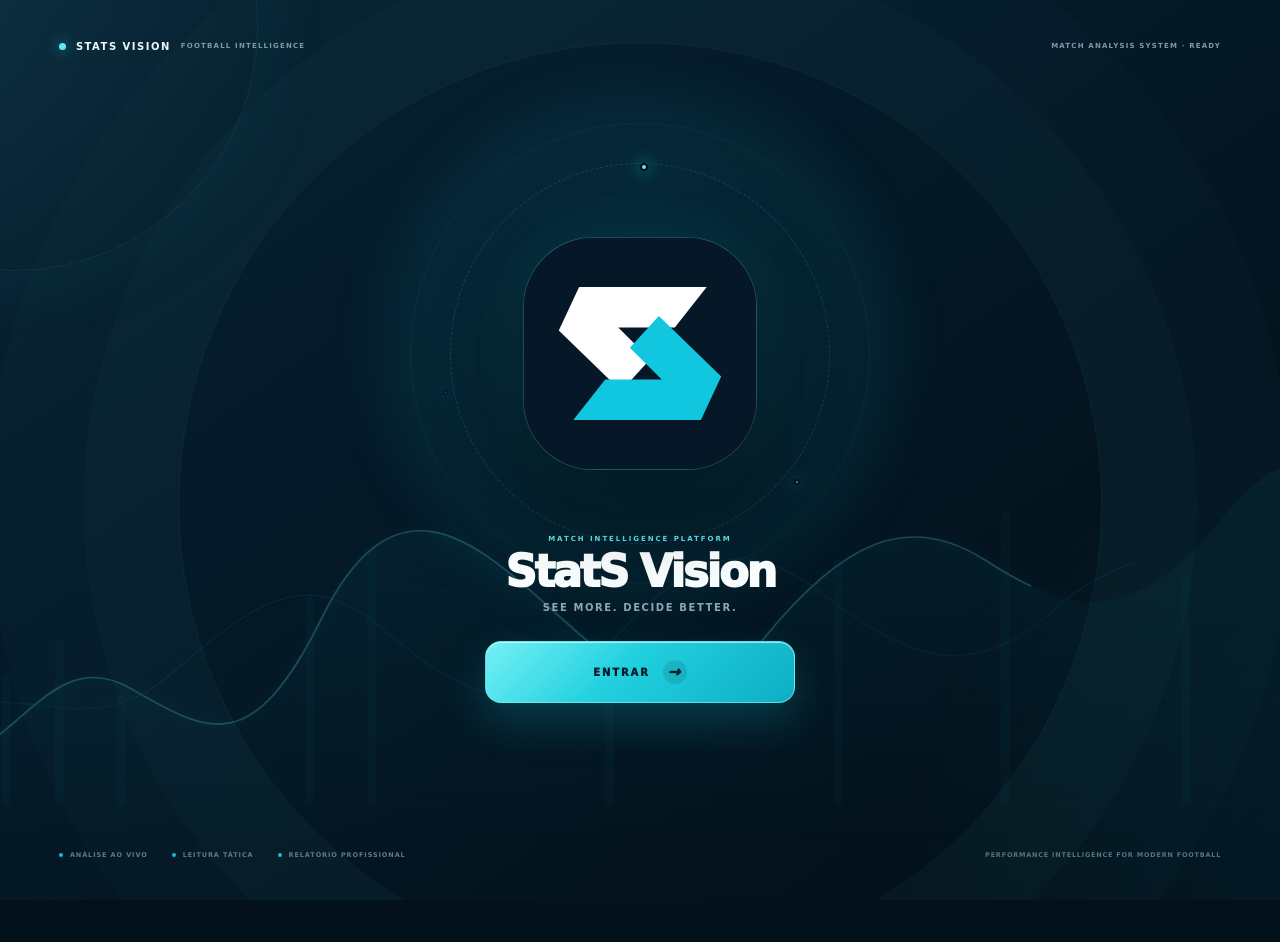
==== commit 8c1be8df: "Update print statement from 'Hello' to 'Goodbye'" ====
--- a/index.html
+++ b/index.html
@@ -116,6 +116,13 @@
 .heat .panelTitle{gap:6px!important}.heatFilterGroup{display:flex;align-items:center;justify-content:flex-end;gap:4px;min-width:0}.heatFilterGroup .miniSelect{width:auto!important;max-width:96px!important;min-width:0!important;padding:3px 5px!important;font-size:6.5px!important;text-overflow:ellipsis}
 #heatStatFilter{max-width:112px!important}
 @media(max-width:1100px) and (orientation:landscape){.heatFilterGroup{gap:3px}.heatFilterGroup .miniSelect{max-width:72px!important;font-size:5.7px!important;padding-inline:3px!important}#heatStatFilter{max-width:82px!important}}
+</style>
+<style id="statsvision-critical-boot-v63">
+/* Primeira pintura: nunca mostrar a antiga abertura branca enquanto o módulo atual inicia. */
+html,body{background:#03111b!important}
+#welcomeScreen{background:radial-gradient(circle at 50% 42%,rgba(22,208,230,.14),transparent 25%),linear-gradient(145deg,#09293b 0%,#051b2a 42%,#03111b 76%,#020b12 100%)!important;transition:none!important}
+#welcomeScreen>.welcomeShell{display:none!important}
+#welcomeScreen:before{animation:none!important;transform:none!important}
 </style>
 </head>
 <body>
@@ -451,7 +458,7 @@
 $('#exportBackup').onclick=()=>downloadText('stats-backup.json',JSON.stringify({match:JSON.parse(localStorage.getItem('statsv3_match')||'{}'),settings:JSON.parse(localStorage.getItem('statsv3')||'{}'),tactical:JSON.parse(localStorage.getItem('statsv3_tactical')||'{}')},null,2),'application/json');
 $('#importBackup').onclick=()=>$('#backupFile').click();
 $('#backupFile').onchange=e=>{const f=e.target.files[0];if(!f)return;const r=new FileReader;r.onload=()=>{try{const d=JSON.parse(r.result);localStorage.setItem('statsv3_match',JSON.stringify(d.match||{}));localStorage.setItem('statsv3',JSON.stringify(d.settings||{}));localStorage.setItem('statsv3_tactical',JSON.stringify(d.tactical||{}));location.reload()}catch{alert('Backup inválido')}};r.readAsText(f)};
-$('#exportCsv').onclick=()=>{const rows=[['minuto','parte','acao','jogador','x','y'],...state.fieldEvents.map(e=>[e.time,e.period,e.label,e.player,e.x,e.y])];downloadText('stats-acoes.csv',rows.map(r=>r.map(csvEscape).join(';')).join('\n'),'text/csv')};
+$('#exportCsv').onclick=()=>{const rows=[['minuto','parte','acao','jogador','comentario','x','y'],...state.fieldEvents.map(e=>[e.time,e.period,e.label,e.player,e.comment||'',e.x,e.y])];downloadText('stats-acoes.csv',rows.map(r=>r.map(csvEscape).join(';')).join('\n'),'text/csv')};
 $('#exportReport').onclick=()=>{const txt=`STATs — RELATÓRIO DO JOGO\n${$('#homeName').value} ${state.home}-${state.away} ${$('#awayName').value}\nParte: ${state.currentPart||1}\nAções registadas: ${state.fieldEvents.length}\nJogadores: ${state.players.length}\n\n${state.fieldEvents.map(e=>`${e.time}' ${e.label} — ${e.player} (${e.x}%, ${e.y}%)`).join('\n')}`;downloadText('relatorio-jogo.txt',txt)};
 $('#exportDashboard').onclick=()=>toast('Exportação PNG será ligada ao dashboard na próxima versão');
 $('#clearHeatmap').onclick=()=>{state.heatPoints=[];state.fieldEvents=[];renderFieldEvents();drawHeat();saveState();toast('Mapa limpo')};
@@ -2333,7 +2340,7 @@
   window.svClearArenaWorkspace=()=>clearArenaVisual();
 
   /* Fluxo de registo próprio/adversário. */
-  function resetFlowDetails(){Object.assign(state.arenaFlow,{goalType:null,creationType:null,assistPlayerIndex:null,assistType:null,foulType:null,warningType:'Sem advertência',observationCategory:observationCategories[0],observationText:''})}
+  function resetFlowDetails(){Object.assign(state.arenaFlow,{goalType:null,creationType:null,assistPlayerIndex:null,assistType:null,foulType:null,warningType:'Sem advertência',observationCategory:observationCategories[0],observationText:'',comment:'',pendingSubtype:'',pendingAssist:{type:'none',playerIndex:null},commentBack:'action'})}
   function findLastArenaPlayerIndex(){const last=[...(state.fieldEvents||[])].reverse().find(item=>item?.team!=='away'&&item?.playerNumber!=='away');if(!last)return null;const index=state.players.findIndex(player=>String(player.number)===String(last.playerNumber)||player.name===last.player);return index>=0?index:null}
   let lastArenaPlayerIndex=findLastArenaPlayerIndex();
   function zoneSuggestion(){const x=Number(state.arenaFlow?.x);if(!Number.isFinite(x))return {name:'Campo',keys:[]};const progress=(state.attackSide||'right')==='left'?100-x:x;if(progress<34)return {name:'Zona defensiva',keys:['recuperacao','acao_defensiva','perda','falta']};if(progress>=67)return {name:'Último terço',keys:['remate','golo','passe','cruzamento','canto']};return {name:'Meio-campo',keys:['passe','recuperacao','perda','cruzamento']}}
@@ -2355,17 +2362,17 @@
       const choices=isAway?opponentActions():mainActions(),zone=zoneSuggestion();content.innerHTML=`${isAway?'':`<p class="quickZoneHint"><i></i>${esc(zone.name)} · ações mais prováveis assinaladas</p>`}<div class="quickActions actionMainGrid">${choices.map(action=>`<button class="quickAction iconTone-${tone(action.key)} ${!isAway&&zone.keys.includes(action.key)?'is-zone-suggested':''}" data-v20-action="${action.key}"><strong>${iconHtml(action.key,action.label,state.attackSide,isAway?'away':'home')}</strong>${esc(action.label)}</button>`).join('')}</div><button class="quickBack" data-v20-back="player">← Voltar</button>`;return;
     }
     if(step==='subtype'){
-      const action=actionByKey(flow.action),isFinalSubtype=!(action.key==='falta'||(action.key==='golo'&&flow.team!=='away'));title.textContent=action.label;subtitle.textContent=isFinalSubtype?'Último passo · toca duas vezes para confirmar':flow.action==='golo'?'Escolhe o tipo de golo':'Seleciona o detalhe da ação';
+      const action=actionByKey(flow.action);title.textContent=action.label;subtitle.textContent=flow.action==='golo'?'Escolhe o tipo de golo':'Seleciona o detalhe da ação';
       const hint=flow.action==='passe'?'<p class="creationHint">O passe-chave pode integrar uma jogada completa até à finalização.</p>':'';
       content.innerHTML=`${hint}<div class="quickActions">${(action.sub||[]).map((label,index)=>`<button class="quickAction iconTone-${tone(action.key)}" data-v20-subtype="${index}"><strong>${iconHtml(action.key,label,state.attackSide,flow.team)}</strong>${esc(label)}</button>`).join('')}</div><button class="quickBack" data-v20-back="action">← Voltar às ações</button>`;return;
     }
     if(step==='assist'){
-      title.textContent='Assistência';subtitle.textContent=`Golo: ${flow.goalType||'Golo'} · último passo, toca duas vezes para confirmar`;
+      title.textContent='Assistência';subtitle.textContent=`Golo: ${flow.goalType||'Golo'} · escolhe a origem do último passe`;
       const scorer=Number(flow.playerIndex),available=state.players.map((player,index)=>({player,index})).filter(item=>item.player.on&&item.index!==scorer);
       content.innerHTML=`<div class="assistChoices">${available.map(({player,index})=>`<button class="assistChoice" data-v20-assist-player="${index}"><span>${esc(player.number)}</span>${esc(player.name)}</button>`).join('')}<button class="assistChoice special" data-v20-assist-type="none"><span>—</span>Sem assistência</button><button class="assistChoice special" data-v20-assist-type="opponent"><span>EA</span>Erro adversário</button></div><button class="quickBack" data-v20-back="subtype">← Voltar ao tipo de golo</button>`;return;
     }
     if(step==='warning'){
-      title.textContent='Advertência após a falta';subtitle.textContent=`${flow.foulType||'Falta'} · último passo, toca duas vezes para confirmar`;
+      title.textContent='Advertência após a falta';subtitle.textContent=`${flow.foulType||'Falta'} · seleciona a decisão disciplinar`;
       const warnings=['Sem advertência','Cartão amarelo','Cartão vermelho','Última advertência'];
       content.innerHTML=`<div class="quickActions">${warnings.map((label,index)=>`<button class="quickAction iconTone-${index===0?'neutral':'negative'}" data-v20-warning="${esc(label)}"><strong>${index===0?iconHtml('falta',label):iconHtml('advertencia',label)}</strong>${esc(label)}</button>`).join('')}</div><button class="quickBack" data-v20-back="subtype">← Voltar ao tipo de falta</button>`;return;
     }
@@ -2373,9 +2380,16 @@
       title.textContent='Observação';subtitle.textContent='Escreve o comentário; no fim, toca duas vezes em Guardar.';
       content.innerHTML=`<div class="arenaObservationForm"><label>Tipo<select id="arenaObservationCategory">${observationCategories.map(category=>`<option>${esc(category)}</option>`).join('')}</select></label><label>Comentário<textarea id="arenaObservationText" placeholder="Escreve a observação sobre o jogador..."></textarea></label><button type="button" id="saveArenaObservation" data-v20-save-observation="1">Guardar observação</button></div><button class="quickBack" data-v20-back="action">← Voltar às ações</button>`;return;
     }
+    if(step==='comment'){
+      title.textContent='Comentário do evento';subtitle.textContent='Opcional · acrescenta contexto à estatística e toca duas vezes para guardar.';
+      content.innerHTML=`<div class="arenaObservationForm arenaEventCommentForm"><label>Comentário opcional<textarea id="arenaEventComment" maxlength="300" placeholder="Ex.: golo fora da área com a baliza aberta">${esc(flow.comment||'')}</textarea></label><button type="button" id="saveArenaEventComment" data-v20-save-comment="1">Guardar evento</button></div><button class="quickBack" data-v20-back="${esc(flow.commentBack||'action')}">← Voltar</button>`;return;
+    }
   }
   window.openQuickArena=showArenaStep;
   function finalActionFor(baseKey){return baseKey}
+  function goalScoreTeam(item){return item?.action==='golo'?(item.team==='away'?'away':'home'):null}
+  function updateAutomaticScore(item,delta){const team=goalScoreTeam(item);if(!team)return false;state[team]=Math.max(0,(Number(state[team])||0)+Number(delta||0));if(typeof renderScore==='function')renderScore();return true}
+  function prepareEventComment(subtype='',assist={type:'none',playerIndex:null},back='action'){state.arenaFlow.pendingSubtype=subtype;state.arenaFlow.pendingAssist=assist;state.arenaFlow.commentBack=back;showArenaStep('comment')}
   function finishArenaEvent(subtype='',assist={type:'none',playerIndex:null}){
     const flow=state.arenaFlow,base=actionByKey(flow.action),isAway=flow.team==='away',player=isAway?null:state.players[flow.playerIndex];if((!isAway&&!player)||!base)return;
     const timing=nowInfo();
@@ -2388,32 +2402,35 @@
     if(flow.x==null||flow.y==null)return;
     const finalAction=finalActionFor(base.key,subtype);let label=subtype||base.label;if(base.key==='golo')label=`Golo · ${subtype||'Sem tipo'}`;
     if(base.key==='falta'){const warning=flow.warningType||'Sem advertência';label=warning==='Sem advertência'?(subtype||'Falta'):`${subtype||'Falta'} · ${warning}`;}
-    const event={id:uid('action'),x:+Number(flow.x).toFixed(2),y:+Number(flow.y).toFixed(2),action:finalAction,label,baseLabel:base.label,player:isAway?awayTeamName():player.name,playerNumber:isAway?'away':player.number,time:timing.time,gameSecond:timing.gameSecond,period:timing.period,isCompensation:Boolean(timing.isCompensation),compensationSecond:timing.compensationSecond,attackSide:state.attackSide,team:isAway?'away':'home'};
+    const event={id:uid('action'),x:+Number(flow.x).toFixed(2),y:+Number(flow.y).toFixed(2),action:finalAction,label,baseLabel:base.label,comment:String(flow.comment||'').trim(),player:isAway?awayTeamName():player.name,playerNumber:isAway?'away':player.number,time:timing.time,gameSecond:timing.gameSecond,period:timing.period,isCompensation:Boolean(timing.isCompensation),compensationSecond:timing.compensationSecond,attackSide:state.attackSide,team:isAway?'away':'home'};
     if(base.key==='passe')event.creationType=subtype||'Passe-chave';
     if(base.key==='golo'&&!isAway){event.goalType=subtype;event.assistType=assist.type||'none';if(assist.type==='player'){const assistant=state.players[assist.playerIndex];if(assistant){event.assistPlayer=assistant.name;event.assistPlayerNumber=assistant.number}}else if(assist.type==='opponent')event.assistPlayer='Erro adversário';else event.assistPlayer='Sem assistência'}
     if(base.key==='falta'){event.foulType=subtype||'Falta';event.warningType=flow.warningType||'Sem advertência'}
     if(base.key==='advertencia')event.warningType=subtype;
     if(base.key==='acao_defensiva')event.defensiveType=subtype;
+    if(event.action==='golo'){event.scoreApplied=true;updateAutomaticScore(event,1)}
     state.fieldEvents.push(event);state.heatPoints.push({x:event.x,y:event.y,weight:['golo','remate'].includes(event.action)?1.35:1,team:event.team,id:event.id});state.events.push({...event,type:label});
     state.selectedPlayer=isAway?state.selectedPlayer:flow.playerIndex;if(!isAway)lastArenaPlayerIndex=flow.playerIndex;state.currentPlay=[];state.playMode=false;state.arenaFlow={x:null,y:null,playerIndex:null,action:null,team:'home'};q('#quickArenaModal')?.classList.remove('show');renderPlayers();renderFieldEvents();buildTimeline();drawHeat();saveState();
     if(typeof window.updateAllLive==='function')window.updateAllLive();toast(`${label} — ${event.player}`);if(state.arenaTab==='eventos')renderV20Events();
   }
   q('#quickArenaContent')?.addEventListener('click',event=>{
-    const player=event.target.closest('[data-v20-player]'),opponent=event.target.closest('[data-v20-opponent]'),action=event.target.closest('[data-v20-action]'),subtype=event.target.closest('[data-v20-subtype]'),warning=event.target.closest('[data-v20-warning]'),saveObservation=event.target.closest('[data-v20-save-observation]'),assistPlayer=event.target.closest('[data-v20-assist-player]'),assistType=event.target.closest('[data-v20-assist-type]'),back=event.target.closest('[data-v20-back]');
-    if(!player&&!opponent&&!action&&!subtype&&!warning&&!saveObservation&&!assistPlayer&&!assistType&&!back)return;
+    const player=event.target.closest('[data-v20-player]'),opponent=event.target.closest('[data-v20-opponent]'),action=event.target.closest('[data-v20-action]'),subtype=event.target.closest('[data-v20-subtype]'),warning=event.target.closest('[data-v20-warning]'),saveObservation=event.target.closest('[data-v20-save-observation]'),saveComment=event.target.closest('[data-v20-save-comment]'),assistPlayer=event.target.closest('[data-v20-assist-player]'),assistType=event.target.closest('[data-v20-assist-type]'),back=event.target.closest('[data-v20-back]');
+    if(!player&&!opponent&&!action&&!subtype&&!warning&&!saveObservation&&!saveComment&&!assistPlayer&&!assistType&&!back)return;
     event.preventDefault();event.stopPropagation();event.stopImmediatePropagation();
     if(player){state.arenaFlow.team='home';state.arenaFlow.playerIndex=Number(player.dataset.v20Player);showArenaStep('action');return}
     if(opponent){state.arenaFlow.team='away';state.arenaFlow.playerIndex=null;showArenaStep('action');return}
-    if(action){state.arenaFlow.action=action.dataset.v20Action;const selected=actionByKey(state.arenaFlow.action);if(selected.key==='observacao'){showArenaStep('observation');return}if(selected.sub?.length){showArenaStep('subtype');return}if(!confirmActionTouch(action))return;finishArenaEvent();return}
-    if(subtype){const selected=actionByKey(state.arenaFlow.action),label=selected.sub[Number(subtype.dataset.v20Subtype)];if(selected.key==='golo'&&state.arenaFlow.team!=='away'){state.arenaFlow.goalType=label;showArenaStep('assist')}else if(selected.key==='falta'){state.arenaFlow.foulType=label;showArenaStep('warning')}else{if(!confirmActionTouch(subtype))return;finishArenaEvent(label)}return}
-    if(warning){if(!confirmActionTouch(warning))return;state.arenaFlow.warningType=warning.dataset.v20Warning;finishArenaEvent(state.arenaFlow.foulType||'Falta');return}
+    if(action){state.arenaFlow.action=action.dataset.v20Action;const selected=actionByKey(state.arenaFlow.action);if(selected.key==='observacao'){showArenaStep('observation');return}if(selected.sub?.length){showArenaStep('subtype');return}prepareEventComment('',{type:'none',playerIndex:null},'action');return}
+    if(subtype){const selected=actionByKey(state.arenaFlow.action),label=selected.sub[Number(subtype.dataset.v20Subtype)];if(selected.key==='golo'&&state.arenaFlow.team!=='away'){state.arenaFlow.goalType=label;showArenaStep('assist')}else if(selected.key==='falta'){state.arenaFlow.foulType=label;showArenaStep('warning')}else prepareEventComment(label,{type:'none',playerIndex:null},'subtype');return}
+    if(warning){state.arenaFlow.warningType=warning.dataset.v20Warning;prepareEventComment(state.arenaFlow.foulType||'Falta',{type:'none',playerIndex:null},'warning');return}
     if(saveObservation){state.arenaFlow.observationCategory=q('#arenaObservationCategory')?.value||observationCategories[0];state.arenaFlow.observationText=q('#arenaObservationText')?.value||'';if(!confirmActionTouch(saveObservation))return;finishArenaEvent();return}
-    if(assistPlayer){if(!confirmActionTouch(assistPlayer))return;finishArenaEvent(state.arenaFlow.goalType,{type:'player',playerIndex:Number(assistPlayer.dataset.v20AssistPlayer)});return}
-    if(assistType){if(!confirmActionTouch(assistType))return;finishArenaEvent(state.arenaFlow.goalType,{type:assistType.dataset.v20AssistType});return}
+    if(saveComment){state.arenaFlow.comment=q('#arenaEventComment')?.value||'';if(!confirmActionTouch(saveComment))return;finishArenaEvent(state.arenaFlow.pendingSubtype||'',state.arenaFlow.pendingAssist||{type:'none',playerIndex:null});return}
+    if(assistPlayer){prepareEventComment(state.arenaFlow.goalType,{type:'player',playerIndex:Number(assistPlayer.dataset.v20AssistPlayer)},'assist');return}
+    if(assistType){prepareEventComment(state.arenaFlow.goalType,{type:assistType.dataset.v20AssistType},'assist');return}
     if(back)showArenaStep(back.dataset.v20Back);
   },true);
   function undoLastArenaAction(){
     const last=state.fieldEvents.pop();if(!last)return toast('Não existem ações para anular');
+    if(last.scoreApplied)updateAutomaticScore(last,-1);
     const eventIndex=state.events.findIndex(item=>item.id===last.id);if(eventIndex>=0)state.events.splice(eventIndex,1);
     const heatIndex=state.heatPoints.findIndex(item=>item.id===last.id);if(heatIndex>=0)state.heatPoints.splice(heatIndex,1);else state.heatPoints.pop();
     state.currentPlay=state.currentPlay.filter(item=>item.id!==last.id);const lastPlay=state.plays.at(-1);if(lastPlay?.actions?.some(item=>item.id===last.id))state.plays.pop();
@@ -2431,7 +2448,7 @@
   function optionActions(includeSpecial=false){const base=[['all','Todas as estatísticas'],...mainActions().filter(action=>action.key!=='observacao').map(action=>[action.key,action.label]),['advertencia','Advertência']];if(includeSpecial)base.push(['observacao','Observações'],['substituicao','Substituições']);return base}
   function filterMatchesAction(event,filter){if(filter==='all')return true;if(filter==='advertencia')return ['advertencia','cartao_amarelo','expulsao'].includes(event.action)||(Boolean(event.warningType)&&event.warningType!=='Sem advertência');return event.action===filter}
   function filteredFields(filters={}){return (state.fieldEvents||[]).filter(event=>(filters.period==='all'||!filters.period||String(event.period)===String(filters.period))&&(filters.team==='all'||!filters.team||event.team===filters.team)&&(filters.player==='all'||!filters.player||String(event.playerNumber)===String(filters.player))&&filterMatchesAction(event,filters.action||'all'))}
-  function mapMarkup(events,id='statsPitchV20'){return `<div class="statsPitchV20" id="${id}">${events.map(event=>`<span class="statsDotV20 action-${event.action} ${event.team==='away'?'team-away':''}" style="left:${event.x}%;top:${event.y}%" title="${esc(event.label)} — ${esc(event.player)}">${iconHtml(event.action,event.label,event.attackSide,event.team)}</span>`).join('')}${events.length?'':'<div class="statsEmptyV20">Sem ações para os filtros selecionados.</div>'}</div>`}
+  function mapMarkup(events,id='statsPitchV20'){return `<div class="statsPitchV20" id="${id}">${events.map(event=>`<span class="statsDotV20 action-${event.action} ${event.team==='away'?'team-away':''}" style="left:${event.x}%;top:${event.y}%" title="${esc(event.label)} — ${esc(event.player)}${event.comment?` — ${esc(event.comment)}`:''}">${iconHtml(event.action,event.label,event.attackSide,event.team)}</span>`).join('')}${events.length?'':'<div class="statsEmptyV20">Sem ações para os filtros selecionados.</div>'}</div>`}
   function playerRows(events){return state.players.map(player=>{const own=events.filter(event=>event.team!=='away'&&(event.playerNumber===player.number||event.player===player.name)),count=key=>own.filter(event=>filterMatchesAction(event,key)).length,assists=(state.fieldEvents||[]).filter(event=>event.action==='golo'&&(event.assistPlayerNumber===player.number||event.assistPlayer===player.name)).length,keyPasses=own.filter(event=>event.creationType==='Passe-chave'||event.label==='Passe-chave').length;return `<div class="statsPlayerRow"><span class="shirt">${esc(player.number)}</span><strong>${esc(player.name)}</strong><span class="statsMetric"><b>${own.length}</b>Total</span><span class="statsMetric"><b>${count('golo')}</b>Golos</span><span class="statsMetric"><b>${assists}</b>Assist.</span><span class="statsMetric"><b>${keyPasses}</b>P.-chave</span><span class="statsMetric"><b>${count('remate')}</b>Remates</span><span class="statsMetric"><b>${count('recuperacao')}</b>Recup.</span><span class="statsMetric"><b>${count('acao_defensiva')}</b>Defens.</span><span class="statsMetric"><b>${count('advertencia')}</b>Advert.</span></div>`}).join('')}
   function overviewHtml(){
     const filters=state.statsFilters||{period:'all',team:'home',player:'all',action:'all'},events=filteredFields(filters);
@@ -2463,10 +2480,10 @@
   function renderV20Events(){
     const content=q('#arenaContent');if(!content)return;const filters=state.eventFilters||{team:'all',player:'all',action:'all'};
     const entries=(state.events||[]).map((event,index)=>({event,index})).filter(({event})=>(filters.team==='all'||event.team===filters.team)&&(filters.player==='all'||String(event.playerNumber)===String(filters.player))&&filterMatchesAction(event,filters.action)).reverse();
-    content.innerHTML=`<div class="v20EventsView"><header class="v20EventsHead"><div><h2>Eventos recentes</h2><p>Filtra e edita cada evento através de uma mini arena.</p></div><span class="statsHubBadge">${entries.length} EVENTOS</span></header><div class="v20EventsFilters"><select id="eventTeamFilterV20"><option value="all">Todas as equipas</option><option value="home">${esc(ownTeamName())}</option><option value="away">${esc(awayTeamName())}</option></select><select id="eventPlayerFilterV20"><option value="all">Todos os jogadores</option>${state.players.map(player=>`<option value="${esc(player.number)}">${esc(player.number)} — ${esc(player.name)}</option>`).join('')}<option value="away">${esc(awayTeamName())}</option></select><select id="eventActionFilterV20">${optionActions(true).map(([key,label])=>`<option value="${key}">${esc(label)}</option>`).join('')}</select></div><div class="v20EventsList">${entries.map(({event,index})=>`<article class="v20EventCard" style="--event-color:${toneColor(event.action)}"><div class="v20EventTime"><strong>${eventClock(event)}</strong><small>${esc(event.period||1)}.ª PARTE</small></div><div class="v20EventIcon">${iconHtml(event.action,event.label,event.attackSide,event.team)}</div><div class="v20EventMain"><span>${esc(timelineSummary(event))}</span><strong>${esc(event.player||'Equipa')}</strong><small>${event.team==='away'?esc(awayTeamName()):esc(ownTeamName())}</small></div><div class="v20EventDetail"><strong>${esc(event.note||event.label||actionLabel(event.action))}</strong><small>${esc(eventZone(event))}</small></div><div class="v20EventActions">${event.action==='substituicao'?'':`<button type="button" data-v20-edit="${index}" title="Editar na mini arena">✎</button>`}<button type="button" class="delete" data-v20-delete="${index}" title="Eliminar">×</button></div></article>`).join('')||'<div class="playEmpty">Sem eventos para os filtros selecionados.</div>'}</div></div>`;
+    content.innerHTML=`<div class="v20EventsView"><header class="v20EventsHead"><div><h2>Eventos recentes</h2><p>Filtra e edita cada evento através de uma mini arena.</p></div><span class="statsHubBadge">${entries.length} EVENTOS</span></header><div class="v20EventsFilters"><select id="eventTeamFilterV20"><option value="all">Todas as equipas</option><option value="home">${esc(ownTeamName())}</option><option value="away">${esc(awayTeamName())}</option></select><select id="eventPlayerFilterV20"><option value="all">Todos os jogadores</option>${state.players.map(player=>`<option value="${esc(player.number)}">${esc(player.number)} — ${esc(player.name)}</option>`).join('')}<option value="away">${esc(awayTeamName())}</option></select><select id="eventActionFilterV20">${optionActions(true).map(([key,label])=>`<option value="${key}">${esc(label)}</option>`).join('')}</select></div><div class="v20EventsList">${entries.map(({event,index})=>`<article class="v20EventCard" style="--event-color:${toneColor(event.action)}"><div class="v20EventTime"><strong>${eventClock(event)}</strong><small>${esc(event.period||1)}.ª PARTE</small></div><div class="v20EventIcon">${iconHtml(event.action,event.label,event.attackSide,event.team)}</div><div class="v20EventMain"><span>${esc(timelineSummary(event))}</span><strong>${esc(event.player||'Equipa')}</strong><small>${event.team==='away'?esc(awayTeamName()):esc(ownTeamName())}</small></div><div class="v20EventDetail"><strong>${esc(event.note||event.comment||event.label||actionLabel(event.action))}</strong><small>${event.comment?`Comentário · ${esc(event.comment)} · `:''}${esc(eventZone(event))}</small></div><div class="v20EventActions">${event.action==='substituicao'?'':`<button type="button" data-v20-edit="${index}" title="Editar na mini arena">✎</button>`}<button type="button" class="delete" data-v20-delete="${index}" title="Eliminar">×</button></div></article>`).join('')||'<div class="playEmpty">Sem eventos para os filtros selecionados.</div>'}</div></div>`;
     [['#eventTeamFilterV20','team'],['#eventPlayerFilterV20','player'],['#eventActionFilterV20','action']].forEach(([selector,key])=>{const node=q(selector);if(node){node.value=filters[key]||'all';node.onchange=()=>{state.eventFilters={...filters,[key]:node.value};saveState();renderV20Events()}}});
   }
-  function removeEvent(index){const item=state.events[index];if(!item)return;state.events.splice(index,1);const fieldIndex=state.fieldEvents.findIndex(field=>field.id===item.id);if(fieldIndex>=0){state.fieldEvents.splice(fieldIndex,1);const heatIndex=state.heatPoints.findIndex(point=>point.id===item.id);if(heatIndex>=0)state.heatPoints.splice(heatIndex,1)}state.observations=state.observations.filter(observation=>observation.id!==item.id);state.currentPlay=state.currentPlay.filter(action=>action.id!==item.id);state.plays=state.plays.map(play=>({...play,actions:(play.actions||[]).filter(action=>action.id!==item.id)})).filter(play=>play.actions.length);saveState();buildTimeline();drawHeat();renderV20Events();if(typeof window.updateAllLive==='function')window.updateAllLive()}
+  function removeEvent(index){const item=state.events[index];if(!item)return;if(item.scoreApplied)updateAutomaticScore(item,-1);state.events.splice(index,1);const fieldIndex=state.fieldEvents.findIndex(field=>field.id===item.id);if(fieldIndex>=0){state.fieldEvents.splice(fieldIndex,1);const heatIndex=state.heatPoints.findIndex(point=>point.id===item.id);if(heatIndex>=0)state.heatPoints.splice(heatIndex,1)}state.observations=state.observations.filter(observation=>observation.id!==item.id);state.currentPlay=state.currentPlay.filter(action=>action.id!==item.id);state.plays=state.plays.map(play=>({...play,actions:(play.actions||[]).filter(action=>action.id!==item.id)})).filter(play=>play.actions.length);saveState();buildTimeline();drawHeat();renderV20Events();if(typeof window.updateAllLive==='function')window.updateAllLive()}
 
   const editModal=document.createElement('div');editModal.className='modal';editModal.id='eventEditModal';editModal.innerHTML='<div class="modalCard eventEditCard"><div class="eventEditHead"><div><h2>Editar evento</h2><p>Escolhe novamente a localização, o jogador e a estatística.</p></div><button type="button" id="closeEventEdit">×</button></div><div id="eventEditContent"></div></div>';document.body.appendChild(editModal);
   let editDraft=null;
@@ -2474,27 +2491,34 @@
   function renderEventEditor(){
     if(!editDraft)return;const content=q('#eventEditContent'),item=state.events[editDraft.index],actions=editActionChoices(),selectedAction=actions.find(action=>action.key===editDraft.action)||actions[0];if(!actions.some(action=>action.key===editDraft.action))editDraft.action=selectedAction.key;
     const players=state.players.map((player,index)=>({player,index}));
-    content.innerHTML=`<div class="eventEditGrid"><div class="eventEditPitchWrap"><div class="eventEditPitch" id="eventEditPitch"><span class="eventEditMarker action-${editDraft.action} ${editDraft.team==='away'?'team-away':''}" style="left:${editDraft.x}%;top:${editDraft.y}%">${iconHtml(editDraft.action,editDraft.subtype,editDraft.attackSide,editDraft.team)}</span></div><small>Clica no campo para alterar o local da ação.</small></div><div class="eventEditPanel"><section class="eventEditSection"><h3>Equipa</h3><div class="eventEditChoices"><button type="button" data-edit-team="home" class="${editDraft.team==='home'?'active':''}">${esc(ownTeamName())}</button><button type="button" data-edit-team="away" class="${editDraft.team==='away'?'active':''}">${esc(awayTeamName())}</button></div></section>${editDraft.team==='home'?`<section class="eventEditSection"><h3>Jogador</h3><div class="eventEditChoices">${players.map(({player,index})=>`<button type="button" data-edit-player="${index}" class="${Number(editDraft.playerIndex)===index?'active':''}">${esc(player.number)} ${esc(player.name)}</button>`).join('')}</div></section>`:''}<section class="eventEditSection"><h3>Estatística</h3><div class="eventEditChoices">${actions.map(action=>`<button type="button" data-edit-action="${action.key}" class="${editDraft.action===action.key?'active':''}">${iconHtml(action.key,action.label,state.attackSide,editDraft.team)} ${esc(action.label)}</button>`).join('')}</div></section>${selectedAction.sub?.length?`<section class="eventEditSection"><h3>Detalhe</h3><select id="eventEditSubtype">${selectedAction.sub.map(label=>`<option ${editDraft.subtype===label?'selected':''}>${esc(label)}</option>`).join('')}</select></section>`:''}${selectedAction.key==='falta'?`<section class="eventEditSection"><h3>Advertência após a falta</h3><select id="eventEditWarning"><option ${editDraft.warningType==='Sem advertência'?'selected':''}>Sem advertência</option><option ${editDraft.warningType==='Cartão amarelo'?'selected':''}>Cartão amarelo</option><option ${editDraft.warningType==='Cartão vermelho'?'selected':''}>Cartão vermelho</option><option ${editDraft.warningType==='Última advertência'?'selected':''}>Última advertência</option></select></section>`:''}${editDraft.action==='observacao'?`<section class="eventEditSection"><h3>Observação</h3><select id="eventEditObservationCategory">${observationCategories.map(category=>`<option ${editDraft.observationCategory===category?'selected':''}>${esc(category)}</option>`).join('')}</select><textarea id="eventEditObservationText">${esc(editDraft.note||'')}</textarea></section>`:''}</div></div><div class="eventEditFooter"><button type="button" id="cancelEventEdit">Cancelar</button><button type="button" class="save" id="saveEventEdit">Guardar alterações</button></div>`;
+    content.innerHTML=`<div class="eventEditGrid"><div class="eventEditPitchWrap"><div class="eventEditPitch" id="eventEditPitch"><span class="eventEditMarker action-${editDraft.action} ${editDraft.team==='away'?'team-away':''}" style="left:${editDraft.x}%;top:${editDraft.y}%">${iconHtml(editDraft.action,editDraft.subtype,editDraft.attackSide,editDraft.team)}</span></div><small>Clica no campo para alterar o local da ação.</small></div><div class="eventEditPanel"><section class="eventEditSection"><h3>Equipa</h3><div class="eventEditChoices"><button type="button" data-edit-team="home" class="${editDraft.team==='home'?'active':''}">${esc(ownTeamName())}</button><button type="button" data-edit-team="away" class="${editDraft.team==='away'?'active':''}">${esc(awayTeamName())}</button></div></section>${editDraft.team==='home'?`<section class="eventEditSection"><h3>Jogador</h3><div class="eventEditChoices">${players.map(({player,index})=>`<button type="button" data-edit-player="${index}" class="${Number(editDraft.playerIndex)===index?'active':''}">${esc(player.number)} ${esc(player.name)}</button>`).join('')}</div></section>`:''}<section class="eventEditSection"><h3>Estatística</h3><div class="eventEditChoices">${actions.map(action=>`<button type="button" data-edit-action="${action.key}" class="${editDraft.action===action.key?'active':''}">${iconHtml(action.key,action.label,state.attackSide,editDraft.team)} ${esc(action.label)}</button>`).join('')}</div></section>${selectedAction.sub?.length?`<section class="eventEditSection"><h3>Detalhe</h3><select id="eventEditSubtype">${selectedAction.sub.map(label=>`<option ${editDraft.subtype===label?'selected':''}>${esc(label)}</option>`).join('')}</select></section>`:''}${selectedAction.key==='falta'?`<section class="eventEditSection"><h3>Advertência após a falta</h3><select id="eventEditWarning"><option ${editDraft.warningType==='Sem advertência'?'selected':''}>Sem advertência</option><option ${editDraft.warningType==='Cartão amarelo'?'selected':''}>Cartão amarelo</option><option ${editDraft.warningType==='Cartão vermelho'?'selected':''}>Cartão vermelho</option><option ${editDraft.warningType==='Última advertência'?'selected':''}>Última advertência</option></select></section>`:''}${editDraft.action==='observacao'?`<section class="eventEditSection"><h3>Observação</h3><select id="eventEditObservationCategory">${observationCategories.map(category=>`<option ${editDraft.observationCategory===category?'selected':''}>${esc(category)}</option>`).join('')}</select><textarea id="eventEditObservationText">${esc(editDraft.note||'')}</textarea></section>`:`<section class="eventEditSection"><h3>Comentário opcional</h3><textarea id="eventEditComment" maxlength="300" placeholder="Acrescenta contexto à estatística...">${esc(editDraft.comment||'')}</textarea></section>`}</div></div><div class="eventEditFooter"><button type="button" id="cancelEventEdit">Cancelar</button><button type="button" class="save" id="saveEventEdit">Guardar alterações</button></div>`;
     q('#eventEditPitch').onclick=event=>{const rect=event.currentTarget.getBoundingClientRect();editDraft.x=Math.max(0,Math.min(100,(event.clientX-rect.left)/rect.width*100));editDraft.y=Math.max(0,Math.min(100,(event.clientY-rect.top)/rect.height*100));renderEventEditor()};
     qa('[data-edit-team]',content).forEach(button=>button.onclick=()=>{editDraft.team=button.dataset.editTeam;if(editDraft.team==='away'){editDraft.playerIndex=null;if(!['golo','remate'].includes(editDraft.action))editDraft.action='remate'}else if(editDraft.playerIndex==null)editDraft.playerIndex=0;renderEventEditor()});
     qa('[data-edit-player]',content).forEach(button=>button.onclick=()=>{editDraft.playerIndex=Number(button.dataset.editPlayer);renderEventEditor()});
     qa('[data-edit-action]',content).forEach(button=>button.onclick=()=>{editDraft.action=button.dataset.editAction;editDraft.subtype=actionByKey(editDraft.action)?.sub?.[0]||'';renderEventEditor()});
     q('#cancelEventEdit').onclick=closeEventEditor;q('#saveEventEdit').onclick=saveEventEditor;
   }
-  function openEventEditor(index){const item=state.events[index];if(!item)return;const playerIndex=state.players.findIndex(player=>player.number===item.playerNumber||player.name===item.player);editDraft={index,id:item.id,originalAction:item.action,team:item.team==='away'?'away':'home',playerIndex:playerIndex>=0?playerIndex:0,action:item.action||'remate',subtype:item.goalType||item.foulType||item.defensiveType||item.creationType||(item.action==='falta'?'Falta cometida':item.label)||'',warningType:item.warningType||'Sem advertência',x:Number.isFinite(Number(item.x))?Number(item.x):50,y:Number.isFinite(Number(item.y))?Number(item.y):50,observationCategory:item.observationCategory||item.label||observationCategories[0],note:item.note||''};editModal.classList.add('show');renderEventEditor()}
+  function openEventEditor(index){const item=state.events[index];if(!item)return;const playerIndex=state.players.findIndex(player=>player.number===item.playerNumber||player.name===item.player);editDraft={index,id:item.id,originalAction:item.action,team:item.team==='away'?'away':'home',playerIndex:playerIndex>=0?playerIndex:0,action:item.action||'remate',subtype:item.goalType||item.foulType||item.defensiveType||item.creationType||(item.action==='falta'?'Falta cometida':item.label)||'',warningType:item.warningType||'Sem advertência',x:Number.isFinite(Number(item.x))?Number(item.x):50,y:Number.isFinite(Number(item.y))?Number(item.y):50,observationCategory:item.observationCategory||item.label||observationCategories[0],note:item.note||'',comment:item.comment||''};editModal.classList.add('show');renderEventEditor()}
   function closeEventEditor(){editModal.classList.remove('show');editDraft=null}
   function saveEventEditor(){
     if(!editDraft)return;const item=state.events[editDraft.index];if(!item)return closeEventEditor();const selected=editDraft.action==='observacao'?{key:'observacao',label:'Observação'}:actionByKey(editDraft.action),subtype=q('#eventEditSubtype')?.value||editDraft.subtype||selected.label,finalAction=finalActionFor(selected.key,subtype),player=editDraft.team==='away'?null:state.players[Number(editDraft.playerIndex)],oldId=item.id||uid('event');
     if(editDraft.team==='home'&&!player)return toast('Seleciona o jogador');
+    const oldGoalTeam=goalScoreTeam(item),oldAutomaticGoalTeam=item.scoreApplied?oldGoalTeam:null;
     const timing={time:item.time,gameSecond:item.gameSecond,period:item.period};
-    Object.keys(item).forEach(key=>{if(['assistPlayer','assistPlayerNumber','assistType','goalType','creationType','foulType','warningType','defensiveType','observationCategory','note'].includes(key))delete item[key]});
+    Object.keys(item).forEach(key=>{if(['assistPlayer','assistPlayerNumber','assistType','goalType','creationType','foulType','warningType','defensiveType','observationCategory','note','comment'].includes(key))delete item[key]});
     Object.assign(item,{id:oldId,team:editDraft.team,player:editDraft.team==='away'?awayTeamName():player.name,playerNumber:editDraft.team==='away'?'away':player.number,action:finalAction,x:+editDraft.x.toFixed(2),y:+editDraft.y.toFixed(2),attackSide:state.attackSide,time:timing.time,gameSecond:timing.gameSecond,period:timing.period});
     if(selected.key==='observacao'){
       item.action='observacao';item.label=q('#eventEditObservationCategory')?.value||editDraft.observationCategory;item.type=item.label;item.observationCategory=item.label;item.note=q('#eventEditObservationText')?.value.trim()||editDraft.note||'';delete item.x;delete item.y;
       const existing=state.observations.find(observation=>observation.id===oldId),payload={id:oldId,player:item.player,playerNumber:item.playerNumber,category:item.observationCategory,text:item.note,time:item.time,gameSecond:item.gameSecond,period:item.period};if(existing)Object.assign(existing,payload);else state.observations.push(payload);
     }else{
-      let label=subtype||selected.label;if(selected.key==='golo')label=`Golo · ${subtype}`;if(selected.key==='falta'){const warning=q('#eventEditWarning')?.value||editDraft.warningType||'Sem advertência';item.foulType=subtype||'Falta';item.warningType=warning;label=warning==='Sem advertência'?item.foulType:`${item.foulType} · ${warning}`;}item.label=label;item.type=label;if(selected.key==='golo')item.goalType=subtype;if(selected.key==='passe')item.creationType=subtype||'Passe-chave';if(selected.key==='advertencia')item.warningType=subtype;if(selected.key==='acao_defensiva')item.defensiveType=subtype;state.observations=state.observations.filter(observation=>observation.id!==oldId);
-    }
+      let label=subtype||selected.label;if(selected.key==='golo')label=`Golo · ${subtype}`;if(selected.key==='falta'){const warning=q('#eventEditWarning')?.value||editDraft.warningType||'Sem advertência';item.foulType=subtype||'Falta';item.warningType=warning;label=warning==='Sem advertência'?item.foulType:`${item.foulType} · ${warning}`;}item.label=label;item.type=label;item.comment=q('#eventEditComment')?.value.trim()||'';if(selected.key==='golo')item.goalType=subtype;if(selected.key==='passe')item.creationType=subtype||'Passe-chave';if(selected.key==='advertencia')item.warningType=subtype;if(selected.key==='acao_defensiva')item.defensiveType=subtype;state.observations=state.observations.filter(observation=>observation.id!==oldId);
+    }
+    const newGoalTeam=goalScoreTeam(item);
+    if(oldAutomaticGoalTeam&&oldAutomaticGoalTeam!==newGoalTeam)updateAutomaticScore({action:'golo',team:oldAutomaticGoalTeam},-1);
+    if(newGoalTeam&&oldAutomaticGoalTeam!==newGoalTeam&&!oldGoalTeam){updateAutomaticScore(item,1);item.scoreApplied=true}
+    else if(newGoalTeam&&oldAutomaticGoalTeam&&oldAutomaticGoalTeam!==newGoalTeam){updateAutomaticScore(item,1);item.scoreApplied=true}
+    else if(newGoalTeam&&oldAutomaticGoalTeam===newGoalTeam)item.scoreApplied=true;
+    else if(!newGoalTeam)item.scoreApplied=false;
     let field=state.fieldEvents.find(event=>event.id===oldId);if(item.action==='observacao'){if(field){const index=state.fieldEvents.indexOf(field);state.fieldEvents.splice(index,1);const heatIndex=state.heatPoints.findIndex(point=>point.id===oldId);if(heatIndex>=0)state.heatPoints.splice(heatIndex,1)}}else{if(field)Object.assign(field,item);else{field={...item};state.fieldEvents.push(field);state.heatPoints.push({id:oldId,x:item.x,y:item.y,weight:['golo','remate'].includes(item.action)?1.5:1,team:item.team})}const heat=state.heatPoints.find(point=>point.id===oldId);if(heat)Object.assign(heat,{x:item.x,y:item.y,weight:['golo','remate'].includes(item.action)?1.5:1,team:item.team})}
     saveState();buildTimeline();drawHeat();closeEventEditor();renderV20Events();if(typeof window.updateAllLive==='function')window.updateAllLive();toast('Evento atualizado na mini arena');
   }
@@ -2886,6 +2910,9 @@
   function drawForexMomentum(){
     const canvas=document.querySelector('#momentCanvas');if(!canvas)return;
     const bounds=canvas.getBoundingClientRect();
+    /* Não reduzir o canvas para 1×1 enquanto a página ou o painel estão ocultos.
+       No Safari isso podia deixar o gráfico vazio quando a Arena voltava a aparecer. */
+    if(!canvas.isConnected||bounds.width<8||bounds.height<8)return;
     const width=Math.max(1,bounds.width),height=Math.max(1,bounds.height),dpr=window.devicePixelRatio||1;
     canvas.width=Math.round(width*dpr);canvas.height=Math.round(height*dpr);
     const ctx=canvas.getContext('2d');ctx.setTransform(dpr,0,0,dpr,0,0);ctx.clearRect(0,0,width,height);
@@ -3584,22 +3611,33 @@
     }).sort((a,b)=>b.score-a.score||b.actions-a.actions);
     const goalkeeperCandidates=players.map(player=>{const saves=player.events.filter(event=>event.action==='defesa'),difficult=saves.filter(event=>/difícil|dificil/i.test(`${event.label||''} ${event.baseLabel||''}`)).length;return {...player,saves:saves.length,difficultSaves:difficult,simpleSaves:saves.length-difficult}}).sort((a,b)=>b.saves-a.saves||b.minutes-a.minutes),goalkeeper=goalkeeperCandidates[0]?.saves?goalkeeperCandidates[0]:null,shotsFaced=(goalkeeper?.saves||0)+opponentGoals,goalkeeperSummary={player:goalkeeper,saves:goalkeeper?.saves||0,simple:goalkeeper?.simpleSaves||0,difficult:goalkeeper?.difficultSaves||0,conceded:opponentGoals,shotsFaced,saveRate:shotsFaced?(goalkeeper?.saves||0)/shotsFaced*100:0};
     const club=q('#homeName')?.value||'Equipa A',opponent=q('#awayName')?.value||'Equipa B';
+    const tactical=typeof window.statsVisionGetTacticalData==='function'?window.statsVisionGetTacticalData():{},gameIdea=String(tactical.gameIdea||'').trim(),ideaText=gameIdea.toLowerCase();
+    let ideaAchieved=null,ideaEvidence='Os registos ainda não permitem relacionar a execução com a intenção definida.';
+    if(gameIdea&&/posse|controlo|control|dominar|circula/.test(ideaText)){ideaAchieved=possession.total?possession.home>=52:null;ideaEvidence=possession.total?`A equipa registou ${possession.home.toFixed(1)}% de posse e ${finalThirdActions} ações no último terço.`:'Ainda não existe tempo de posse suficiente para avaliar esta intenção.'}
+    else if(gameIdea&&/press|recuper|agress|sufocar/.test(ideaText)){ideaAchieved=recoveries||losses?recoveries>=losses:null;ideaEvidence=`Foram registadas ${recoveries} recuperações e ${losses} perdas, com ${dangerousLosses} perdas perigosas.`}
+    else if(gameIdea&&/transi|vertical|diret|contra.?ataque|profundidade/.test(ideaText)){ideaAchieved=shots.length||finalThirdActions?shots.length>=5||finalThirdActions>=8:null;ideaEvidence=`A equipa produziu ${shots.length} finalizações e ${finalThirdActions} ações no último terço.`}
+    else if(gameIdea&&/compact|defens|bloco|segur|equil[ií]br/.test(ideaText)){ideaAchieved=allEvents.length?risk<=40&&opponentShots.length<=Math.max(shots.length,1):null;ideaEvidence=`O índice de risco ficou em ${risk}/100 e o adversário somou ${opponentShots.length} finalizações registadas.`}
+    else if(gameIdea&&/larg|corred|amplit/.test(ideaText)){const used=Object.values(corridor).filter(value=>value>0).length;ideaAchieved=corridorTotal?used>=2:null;ideaEvidence=`A produção ofensiva distribuiu-se por ${used} corredor${used===1?'':'es'}, com maior incidência no ${topCorridor[0].toLowerCase()}.`}
+    else if(gameIdea){ideaAchieved=allEvents.length?recoveries+shots.length>=losses:null;ideaEvidence=`A leitura considera ${allEvents.length} ações posicionadas, ${shots.length} finalizações e um risco de ${risk}/100.`}
+    const ideaReading=!gameIdea?'Ideia de jogo não definida.':ideaAchieved===true?`A execução aproximou-se da ideia de jogo definida. ${ideaEvidence}`:ideaAchieved===false?`A execução ficou aquém da ideia de jogo definida. ${ideaEvidence}`:`Ainda não há dados suficientes para validar a ideia de jogo. ${ideaEvidence}`;
     const strengths=[],improvements=[];
     if(possession.total&&possession.home>=52)strengths.push(`Controlo da posse de bola (${possession.home.toFixed(1)}%).`);if(recoveries>=losses&&recoveries)strengths.push(`Saldo positivo nas transições: ${recoveries} recuperações para ${losses} perdas.`);if(conversion>=25&&shots.length)strengths.push(`Boa eficiência ofensiva, com ${conversion.toFixed(0)}% de conversão.`);if(keyPasses)strengths.push(`${keyPasses} passes-chave registados na criação.`);if(!strengths.length)strengths.push('A equipa manteve capacidade competitiva durante os momentos registados.');
     if(losses>recoveries)improvements.push(`Melhorar a reação à perda: ${losses} perdas para ${recoveries} recuperações.`);if(dangerousLosses)improvements.push(`Reduzir as ${dangerousLosses} perdas registadas no primeiro terço.`);if(shots.length&&accuracy<45)improvements.push(`Aumentar a qualidade da finalização: ${accuracy.toFixed(0)}% dos remates foram enquadrados.`);if(possession.total&&possession.away>55)improvements.push(`Recuperar maior controlo territorial; o adversário teve ${possession.away.toFixed(1)}% da posse.`);if(!improvements.length)improvements.push('Consolidar os comportamentos positivos e aumentar a consistência entre partes.');
+    if(gameIdea&&ideaAchieved===true)strengths.unshift(`Coerência com a ideia de jogo: ${ideaEvidence}`);if(gameIdea&&ideaAchieved===false)improvements.unshift(`Aproximar a execução da ideia definida: ${ideaEvidence}`);
     const recommendations=[
       {focus:'Transição defensiva',title:'Reação imediata à perda',text:losses>recoveries?'Exercício reduzido com cinco segundos para recuperar após perda, premiando coberturas próximas e pressão coordenada.':'Manter exercícios de reação à perda para consolidar o saldo positivo nas transições.'},
       {focus:'Organização ofensiva',title:'Variar os corredores de ataque',text:corridorTotal&&topCorridor[1]/corridorTotal>=.6?`${Math.round(topCorridor[1]/corridorTotal*100)}% da criação incidiu no corredor ${topCorridor[0].toLowerCase()}. Trabalhar mudanças rápidas do centro de jogo.`:'Trabalhar circulação com mudança de corredor antes da entrada no último terço.'},
       {focus:'Finalização',title:'Aumentar remates enquadrados',text:`Sequências de finalização após passe-chave, com objetivo mínimo de 60% de remates enquadrados. Registo atual: ${accuracy.toFixed(0)}%.`},
       {focus:'Construção',title:'Proteger a primeira fase',text:dangerousLosses?`Criar superioridade junto da bola e linhas de apoio para reduzir as ${dangerousLosses} perdas perigosas.`:'Manter apoios curtos e ocupação equilibrada para proteger a progressão desde trás.'}
     ];
+    if(gameIdea){recommendations.unshift({focus:'Ideia de jogo',title:'Treinar a intenção definida',text:`Recriar em exercício os comportamentos descritos em “${gameIdea}” e usar ${ideaEvidence.toLowerCase()} como referência de controlo.`});recommendations.pop()}
     let halftimeSnapshot=null;try{halftimeSnapshot=JSON.parse(localStorage.getItem('statsvision_halftime_snapshot_v51')||'null')}catch(error){}
     const secondHalf=partStats[1]?.home,firstHalf=partStats[0]?.home;
     const evaluatePlan=item=>{const title=String(item?.title||'').toLowerCase();if(!halftimeSnapshot||!secondHalf?.events)return {status:'Sem avaliação',tone:'neutral',detail:'Não existem dados suficientes da segunda parte.'};if(/proteger|perda/.test(title)){const success=secondHalf.dangerousLosses<=Math.max(0,Number(halftimeSnapshot.metrics?.dangerousLosses??firstHalf.dangerousLosses));return {status:success?'Cumprido':'A rever',tone:success?'success':'warn',detail:`Perdas perigosas: ${halftimeSnapshot.metrics?.dangerousLosses??firstHalf.dangerousLosses} → ${secondHalf.dangerousLosses}.`}}if(/iniciativa|controlo/.test(title)){const before=Number(halftimeSnapshot.metrics?.possession??firstHalf.possession.home)||0,after=Number(secondHalf.possession.home)||0,success=after>=before||after>=50;return {status:success?'Cumprido':'Parcial',tone:success?'success':'warn',detail:`Posse: ${before.toFixed(0)}% → ${after.toFixed(0)}%.`}}if(/finalizar|remate/.test(title)){const before=Number(halftimeSnapshot.metrics?.accuracy??firstHalf.accuracy)||0,after=Number(secondHalf.accuracy)||0,success=after>=before||after>=45;return {status:success?'Cumprido':'A rever',tone:success?'success':'warn',detail:`Enquadramento: ${before.toFixed(0)}% → ${after.toFixed(0)}%.`}}if(/último terço|ultimo terco|ganhar/.test(title)){const before=Number(halftimeSnapshot.metrics?.finalThird??firstHalf.finalThird)||0,after=Number(secondHalf.finalThird)||0,success=after>=before;return {status:success?'Cumprido':'Parcial',tone:success?'success':'warn',detail:`Ações no último terço: ${before} → ${after}.`}}return {status:'Validação técnica',tone:'neutral',detail:'Objetivo qualitativo para confirmação da equipa técnica.'}};
     const halftimePlan=halftimeSnapshot?.solutions?.length?halftimeSnapshot.solutions.slice(0,3).map(item=>({...item,evaluation:evaluatePlan(item)})):[];
     const grade=Math.max(0,Math.min(100,Math.round(55+(state.home-state.away)*8+(possession.home-50)*.25+(recoveries-losses)*2+conversion*.12-risk*.18)));
-    const story=`${club} terminou o jogo com um resultado de ${state.home}-${state.away} frente a ${opponent}. ${possession.total?`A posse foi de ${possession.home.toFixed(1)}% para ${club} e ${possession.away.toFixed(1)}% para o adversário.`:'A posse ainda não tem tempo suficiente registado para uma leitura definitiva.'} Foram contabilizadas ${shots.length} finalizações, ${onTarget} enquadradas e ${goals} golos. O momento defensivo apresenta ${recoveries} recuperações, ${losses} perdas e um índice de risco de ${risk}/100. A leitura global indica ${grade>=75?'um desempenho forte':grade>=60?'um desempenho positivo, com aspetos a consolidar':'um desempenho com margem clara de evolução'}.`;
-    return {events,allEvents,opponentEvents,all,possession,shots,goals,onTarget,recoveries,losses,keyPasses,assists,fouls,yellows,reds,dangerousLosses,boxEntries,finalThirdActions,conversion,accuracy,risk,corridor,topCorridor,corridorTotal,players,club,opponent,opponentStats,partStats,setPieces,goalkeeper:goalkeeperSummary,halftimePlan,strengths,improvements,recommendations,grade,story,corners:count('canto'),offsides:count('fora_jogo'),observations:Array.isArray(state.observations)?state.observations:[]};
+    const story=`${club} terminou o jogo com um resultado de ${state.home}-${state.away} frente a ${opponent}. ${possession.total?`A posse foi de ${possession.home.toFixed(1)}% para ${club} e ${possession.away.toFixed(1)}% para o adversário.`:'A posse ainda não tem tempo suficiente registado para uma leitura definitiva.'} Foram contabilizadas ${shots.length} finalizações, ${onTarget} enquadradas e ${goals} golos. O momento defensivo apresenta ${recoveries} recuperações, ${losses} perdas e um índice de risco de ${risk}/100. A leitura global indica ${grade>=75?'um desempenho forte':grade>=60?'um desempenho positivo, com aspetos a consolidar':'um desempenho com margem clara de evolução'}. ${gameIdea?`Face à ideia “${gameIdea}”, ${ideaReading.charAt(0).toLowerCase()+ideaReading.slice(1)}`:''}`;
+    return {events,allEvents,opponentEvents,all,possession,shots,goals,onTarget,recoveries,losses,keyPasses,assists,fouls,yellows,reds,dangerousLosses,boxEntries,finalThirdActions,conversion,accuracy,risk,corridor,topCorridor,corridorTotal,players,club,opponent,opponentStats,partStats,setPieces,goalkeeper:goalkeeperSummary,halftimePlan,strengths,improvements,recommendations,grade,story,gameIdea,ideaAchieved,ideaEvidence,ideaReading,corners:count('canto'),offsides:count('fora_jogo'),observations:Array.isArray(state.observations)?state.observations:[]};
   }
 
   function reportPitch(events){
@@ -3709,7 +3747,7 @@
     const kpi=(value,label)=>`<div class="svrKpi"><b>${esc(value)}</b><span>${esc(label)}</span></div>`;
     const list=(items,warn=false)=>`<div class="svrList">${items.slice(0,4).map(item=>`<div class="svrListItem ${warn?'warn':''}">${esc(item)}</div>`).join('')}</div>`;
     const momentChart=reportMomentum(data),heatChart=reportHeatmap(data.events),corridorChart=reportCorridors(data),iconLegend=reportIconLegend();
-    const timeline=data.all.slice(0,14).map(event=>`<div class="svrTimelineItem"><time>${esc(clock(event))}</time><span class="svrTimelineIcon">${typeof window.statsVisionUnifiedIcon==='function'?window.statsVisionUnifiedIcon(event.action,event.label,event.attackSide,event.team):''}</span><div><b>${esc(event.label||event.type||actionName(event.action))}</b><small>${esc(event.player||data.club)}</small></div></div>`).join('');
+    const timeline=data.all.slice(0,14).map(event=>`<div class="svrTimelineItem"><time>${esc(clock(event))}</time><span class="svrTimelineIcon">${typeof window.statsVisionUnifiedIcon==='function'?window.statsVisionUnifiedIcon(event.action,event.label,event.attackSide,event.team):''}</span><div><b>${esc(event.label||event.type||actionName(event.action))}</b><small>${esc(event.player||data.club)}${event.comment?` · ${esc(event.comment)}`:''}</small></div></div>`).join('');
     const playerRows=data.players.slice(0,14).map(player=>`<tr><td><span class="svrShirt">${esc(player.number)}</span>${esc(player.name)}</td><td>${player.minutes}</td><td>${player.actions}</td><td>${player.goals}</td><td>${player.assists}</td><td>${player.keyPasses}</td><td>${player.shots}</td><td>${player.recoveries}</td><td>${player.losses}</td></tr>`).join('');
     const mvp=data.players[0]||{name:'Sem dados',number:'—',score:0};
     const tacticalPage=typeof window.statsVisionTacticalReportMarkup==='function'?window.statsVisionTacticalReportMarkup(tactical,data):'<header class="svrSectionHead"><div class="svrEyebrow">07 · Ficha tática</div><h2>Perfil tático do jogo</h2><p>Sem informação tática preenchida.</p></header>';
@@ -3783,7 +3821,7 @@
 .svrCoverBrand .svrEyebrow{color:#63e7f0}.svrCover h1{color:#fff;text-shadow:0 7px 24px rgba(0,0,0,.2)}.svrCoverMatch{border-color:rgba(158,206,218,.26);background:linear-gradient(145deg,rgba(255,255,255,.09),rgba(255,255,255,.035));box-shadow:0 18px 50px rgba(0,0,0,.22);backdrop-filter:blur(8px)}.svrCoverTeams{color:#fff}.svrCoverTeams span{color:#63e7f0}.svrCoverScore{color:#63e7f0}.svrCoverMeta{color:#bfd2db}.svrCoverTagline{color:#8eb5c4}
 @media print{.svReportPages{background:#fff!important}.svReportPage{box-shadow:none!important}}
 </style>
-<style id="statsvision-professional-entry-v37">
+<style id="statsvision-professional-entry-v37" media="not all">
 #welcomeScreen{overflow:hidden;padding:24px;background:radial-gradient(circle at 50% 42%,rgba(19,191,209,.14),transparent 29%),radial-gradient(circle at 12% 15%,rgba(99,231,240,.08),transparent 24%),linear-gradient(145deg,#0a2b3c 0%,#071b2b 48%,#031019 100%);isolation:isolate;transition:opacity .45s ease,visibility .45s ease}
 #welcomeScreen:before{content:"";position:absolute;inset:-35%;z-index:-2;background-image:linear-gradient(rgba(99,231,240,.035) 1px,transparent 1px),linear-gradient(90deg,rgba(99,231,240,.035) 1px,transparent 1px);background-size:56px 56px;transform:perspective(760px) rotateX(58deg) translateY(24%);transform-origin:center center;mask-image:linear-gradient(to bottom,transparent 5%,#000 54%,transparent 92%)}
 #welcomeScreen:after{content:"";position:absolute;left:50%;bottom:-26vh;z-index:-1;width:min(760px,90vw);height:min(760px,90vw);border:1px solid rgba(99,231,240,.11);border-radius:50%;transform:translateX(-50%);box-shadow:0 0 0 80px rgba(99,231,240,.025),0 0 0 160px rgba(99,231,240,.018)}
@@ -3812,6 +3850,8 @@
 </style>
 <script id="statsvision-professional-entry-script-v37">
 (()=>{
+  /* Entrada substituída pela versão premium v46; não montar uma interface intermédia. */
+  return;
   const screen=document.getElementById('welcomeScreen'),main=document.getElementById('mainApp');
   if(!screen||!main)return;
   const previousLogo=screen.querySelector('#welcomeLogo'),logoSource=previousLogo?.currentSrc||previousLogo?.src||'';
@@ -4242,13 +4282,13 @@
 <script id="statsvision-tactical-sheet-v49-script">
 (()=>{
   const storageKey='statsv3_tactical',q=(selector,root=document)=>root.querySelector(selector),esc=value=>String(value??'').replace(/[&<>"']/g,char=>({'&':'&amp;','<':'&lt;','>':'&gt;','"':'&quot;',"'":'&#39;'}[char]));
-  const defaults={formationInitial:'Não observado',formationPossession:'Não observado',formationDefensive:'Não observado',posture:'Não observado',buildUp:'Não observado',pressEscape:'Não observado',progression:'Não observado',offensiveTransition:'Não observado',offensiveWidth:'Não observado',blockHeight:'Não observado',pressIntensity:'Não observado',lossReaction:'Não observado',defensiveOrganization:'Não observado',vulnerableSpace:'Não observado',technicalPlayer:'',organizerPlayer:'',offensiveReference:'',defensiveLeader:'',difficultyPlayer:'',mainStrength:'Não observado',mainWeakness:'Não observado',dangerLevel:'Não observado',adaptation:'Não observado',mainReading:'',strategicRecommendation:''};
+  const defaults={formationInitial:'Não observado',formationPossession:'Não observado',formationDefensive:'Não observado',posture:'Não observado',gameIdea:'',buildUp:'Não observado',pressEscape:'Não observado',progression:'Não observado',offensiveTransition:'Não observado',offensiveWidth:'Não observado',blockHeight:'Não observado',pressIntensity:'Não observado',lossReaction:'Não observado',defensiveOrganization:'Não observado',vulnerableSpace:'Não observado',technicalPlayer:'',organizerPlayer:'',offensiveReference:'',defensiveLeader:'',difficultyPlayer:'',mainStrength:'Não observado',mainWeakness:'Não observado',dangerLevel:'Não observado',adaptation:'Não observado',mainReading:'',strategicRecommendation:''};
   let tactical={...defaults};try{tactical={...defaults,...(JSON.parse(localStorage.getItem(storageKey)||'{}')||{})}}catch(error){}
   const options={
     formation:['Não observado','4-3-3','4-4-2','4-2-3-1','3-4-3','3-5-2','5-3-2','4-1-4-1','Personalizado'],posture:['Não observado','Reativa','Equilibrada','Dominante'],buildUp:['Não observado','Curta','Mista','Direta'],pressEscape:['Não observado','Consistente','Ocasional','Não demonstrada'],progression:['Não observado','Corredor esquerdo','Corredor central','Corredor direito','Variada'],offensiveTransition:['Não observado','Direta','Apoiada','Mista'],offensiveWidth:['Não observado','Reduzida','Equilibrada','Ampla'],blockHeight:['Não observado','Baixo','Médio','Alto'],pressIntensity:['Não observado','Baixa','Média','Alta'],lossReaction:['Não observado','Eficaz','Irregular','Fraca'],defensiveOrganization:['Não observado','Compacta','Equilibrada','Desorganizada'],vulnerableSpace:['Não observado','Corredor esquerdo','Corredor central','Corredor direito','Profundidade','Bolas paradas','Não identificada'],mainStrength:['Não observado','Construção sob pressão','Circulação de bola','Transições ofensivas','Pressão alta','Organização defensiva','Ataque à profundidade','Jogo pelos corredores','Duelos individuais','Bolas paradas','Qualidade técnica'],mainWeakness:['Não observado','Saída sob pressão','Perdas em construção','Transição defensiva','Espaço entre linhas','Defesa da profundidade','Defesa dos corredores','Duelos individuais','Bolas paradas','Criação de oportunidades','Finalização'],dangerLevel:['Não observado','1 · Muito baixo','2 · Baixo','3 · Moderado','4 · Elevado','5 · Muito elevado'],adaptation:['Não observado','Baixa','Média','Alta']
   };
   const sections=[
-    {title:'Estrutura da equipa',note:'Organização base',fields:[['formationInitial','Esquema tático inicial','formation'],['formationPossession','Esquema com bola','formation'],['formationDefensive','Esquema sem bola','formation'],['posture','Postura da equipa','posture']]},
+    {title:'Estrutura da equipa',note:'Organização base e intenção',fields:[['formationInitial','Esquema tático inicial','formation'],['formationPossession','Esquema com bola','formation'],['formationDefensive','Esquema sem bola','formation'],['posture','Postura da equipa','posture'],['gameIdea','Ideia de jogo / mentalidade','textarea']]},
     {title:'Com bola',note:'Organização ofensiva',fields:[['buildUp','Tipo de construção','buildUp'],['pressEscape','Supera a primeira pressão','pressEscape'],['progression','Progressão preferencial','progression'],['offensiveTransition','Transição ofensiva','offensiveTransition'],['offensiveWidth','Largura ofensiva','offensiveWidth']]},
     {title:'Sem bola',note:'Organização defensiva',fields:[['blockHeight','Altura do bloco','blockHeight'],['pressIntensity','Intensidade da pressão','pressIntensity'],['lossReaction','Reação após perda','lossReaction'],['defensiveOrganization','Organização defensiva','defensiveOrganization'],['vulnerableSpace','Espaço mais vulnerável','vulnerableSpace']]},
     {title:'Jogadores de referência',note:'Escolha do plantel',players:true,fields:[['technicalPlayer','Maior influência técnica'],['organizerPlayer','Principal organizador'],['offensiveReference','Referência ofensiva'],['defensiveLeader','Líder defensivo'],['difficultyPlayer','Maiores dificuldades']]},
@@ -4268,7 +4308,7 @@
   function close(){const workspace=q('#svTacticalWorkspace');if(workspace)workspace.hidden=true;document.querySelectorAll('.nav button').forEach(button=>button.classList.toggle('active',button.dataset.view==='jogo'))}
   const nav=q('.nav'),report=q('#sideReport'),settings=q('#sideSettings');if(nav&&settings&&!q('#sideTactical')){const button=document.createElement('button');button.type='button';button.id='sideTactical';button.textContent='◇ FICHA TÁTICA';button.title='Ficha Tática';report?report.insertAdjacentElement('afterend',button):nav.insertBefore(button,settings)}
   q('#sideTactical')?.addEventListener('click',open);document.querySelectorAll('.nav button:not(#sideTactical)').forEach(button=>button.addEventListener('click',()=>{const workspace=q('#svTacticalWorkspace');if(workspace)workspace.hidden=true}));
-  window.statsVisionGetTacticalData=()=>({...tactical});window.statsVisionResetTactical=()=>{tactical={...defaults};try{localStorage.removeItem(storageKey)}catch(error){}updateSummary()};
+  window.statsVisionGetTacticalData=()=>({...tactical});window.statsVisionLoadTactical=()=>{try{tactical={...defaults,...(JSON.parse(localStorage.getItem(storageKey)||'{}')||{})}}catch(error){tactical={...defaults}}updateSummary()};window.statsVisionResetTactical=()=>{tactical={...defaults};try{localStorage.removeItem(storageKey)}catch(error){}updateSummary()};
   window.statsVisionTacticalReportMarkup=(raw,data)=>{const value=key=>String(raw?.[key]||'Não observado'),name=key=>playerLabel(raw?.[key]),formation=value('formationInitial');const row=(label,key)=>`<div class="svrTacticalRow"><span>${esc(label)}</span><b>${esc(value(key))}</b></div>`;return `<header class="svrSectionHead"><div class="svrEyebrow">07 · Ficha tática</div><h2>Perfil tático do jogo</h2><p>Observação estruturada da organização coletiva e dos jogadores de referência.</p></header><div class="svrTacticalHero"><article class="svrTacticalFormation"><h3>${esc(data?.club||'Equipa')} · ${esc(formation)}</h3><div class="svrFormationPitch">${formationNodes(formation)}</div></article><div class="svrTacticalSnapshot"><div class="svrTacticalMetric"><small>ESQUEMA INICIAL</small><b>${esc(formation)}</b></div><div class="svrTacticalMetric"><small>POSTURA</small><b>${esc(value('posture'))}</b></div><div class="svrTacticalMetric"><small>COM BOLA</small><b>${esc(value('formationPossession'))}</b></div><div class="svrTacticalMetric"><small>SEM BOLA</small><b>${esc(value('formationDefensive'))}</b></div><div class="svrTacticalMetric"><small>NÍVEL DE PERIGO</small><b>${esc(value('dangerLevel'))}</b></div><div class="svrTacticalMetric"><small>ADAPTAÇÃO</small><b>${esc(value('adaptation'))}</b></div></div></div><div class="svrTacticalColumns"><article class="svrTacticalBlock"><h3>Com bola</h3>${row('Construção','buildUp')}${row('Supera a pressão','pressEscape')}${row('Progressão','progression')}${row('Transição ofensiva','offensiveTransition')}${row('Largura','offensiveWidth')}</article><article class="svrTacticalBlock"><h3>Sem bola</h3>${row('Altura do bloco','blockHeight')}${row('Intensidade da pressão','pressIntensity')}${row('Reação após perda','lossReaction')}${row('Organização','defensiveOrganization')}${row('Espaço vulnerável','vulnerableSpace')}</article></div><div class="svrTacticalPlayers">${[['TÉCNICA','technicalPlayer'],['ORGANIZAÇÃO','organizerPlayer'],['REFERÊNCIA OFENSIVA','offensiveReference'],['LÍDER DEFENSIVO','defensiveLeader'],['DIFICULDADES','difficultyPlayer']].map(([label,key])=>`<div class="svrTacticalPlayer"><small>${label}</small><b>${esc(name(key))}</b></div>`).join('')}</div><div class="svrTacticalBalance"><article><small>PRINCIPAL PONTO FORTE</small><b>${esc(value('mainStrength'))}</b></article><article class="weak"><small>PRINCIPAL FRAGILIDADE</small><b>${esc(value('mainWeakness'))}</b></article></div><div class="svrTacticalNotes"><article class="svrTacticalNote"><small>LEITURA PRINCIPAL DO JOGO</small><p>${esc(raw?.mainReading||'Sem observação adicional.')}</p></article><article class="svrTacticalNote"><small>RECOMENDAÇÃO ESTRATÉGICA</small><p>${esc(raw?.strategicRecommendation||'Sem recomendação adicional.')}</p></article></div>`};
 })();
 </script>
@@ -4756,4 +4796,442 @@
   window.addEventListener('resize',sync,{passive:true});window.addEventListener('orientationchange',sync,{passive:true});sync();
 })();
 </script>
+<style id="statsvision-session-library-v56">
+.svSessionHub{width:100%;height:100%;display:grid;grid-template-rows:auto minmax(0,1fr);color:#edf9fb}.svSessionHead{min-height:88px;display:flex;align-items:center;justify-content:space-between;gap:18px;padding:17px 24px;border-bottom:1px solid rgba(137,213,224,.13);background:rgba(255,255,255,.018)}.svSessionBrand{display:flex;align-items:center;gap:13px}.svSessionBrand img{width:54px;height:54px;border:1px solid rgba(139,224,232,.18);border-radius:16px;background:#061827;object-fit:contain}.svSessionBrand b{display:block;font-size:15px}.svSessionBrand small{display:block;margin-top:4px;color:#7694a1;font-size:6px;font-weight:900;letter-spacing:.15em}.svSessionHeadState{display:flex;align-items:center;gap:9px;padding:10px 13px;border:1px solid rgba(99,231,240,.16);border-radius:999px;background:rgba(19,191,209,.07);color:#bfeef1;font-size:6.5px;font-weight:900;letter-spacing:.12em}.svSessionHeadState i{width:7px;height:7px;border-radius:50%;background:#63e7f0;box-shadow:0 0 13px #13bfd1}.svSessionView{min-height:0;overflow:auto;padding:clamp(18px,3vw,36px)}.svSessionIntro{max-width:1050px;margin:0 auto 23px}.svSessionIntro small{color:#63e7f0;font-size:7px;font-weight:950;letter-spacing:.21em}.svSessionIntro h2{margin:8px 0 7px;color:#fff;font-size:clamp(27px,3.4vw,44px);line-height:1;letter-spacing:-.045em}.svSessionIntro p{margin:0;color:#7f9da9;font-size:10px;line-height:1.55}.svSessionChoiceGrid{max-width:1050px;margin:auto;display:grid;grid-template-columns:1fr 1fr;gap:18px}.svSessionChoice{position:relative;min-height:325px;padding:25px;border:1px solid rgba(137,201,212,.14);border-radius:23px;background:linear-gradient(145deg,rgba(255,255,255,.055),rgba(255,255,255,.018));box-shadow:inset 0 1px 0 rgba(255,255,255,.03);overflow:hidden;cursor:pointer;transition:.24s ease}.svSessionChoice:before{content:"";position:absolute;right:-65px;bottom:-85px;width:230px;height:230px;border:1px solid rgba(99,231,240,.09);border-radius:50%;box-shadow:0 0 0 55px rgba(99,231,240,.018)}.svSessionChoice:hover{transform:translateY(-4px);border-color:rgba(99,231,240,.38);background:linear-gradient(145deg,rgba(19,191,209,.11),rgba(255,255,255,.025));box-shadow:0 24px 55px rgba(0,0,0,.2)}.svSessionIcon{width:57px;height:57px;display:grid;place-items:center;border:1px solid rgba(99,231,240,.24);border-radius:17px;background:rgba(19,191,209,.1);color:#63e7f0;font-size:23px}.svSessionChoice h3{margin:45px 0 10px;color:#fff;font-size:24px;letter-spacing:-.035em}.svSessionChoice p{max-width:390px;margin:0;color:#7f9ca8;font-size:10px;line-height:1.55}.svSessionChoiceFoot{position:absolute;left:25px;right:25px;bottom:24px;display:flex;align-items:center;justify-content:space-between;gap:14px}.svSessionChoiceFoot span{color:#64e3ed;font-size:7px;font-weight:950;letter-spacing:.13em}.svSessionChoiceFoot b{width:38px;height:38px;display:grid;place-items:center;border-radius:50%;background:#13bfd1;color:#03202b;font-size:18px}.svSessionCount{padding:7px 10px;border:1px solid rgba(99,231,240,.16);border-radius:999px;background:rgba(19,191,209,.075)!important;color:#a8edf2!important}.svSessionListHead{max-width:1050px;margin:0 auto 17px;display:flex;align-items:end;justify-content:space-between;gap:20px}.svSessionBack{height:37px;padding:0 14px;border:1px solid rgba(137,201,212,.18);border-radius:10px;background:#092638;color:#c9e4e8;font-size:8px;font-weight:900;cursor:pointer}.svSessionList{max-width:1050px;margin:auto;display:grid;gap:10px}.svSessionCard{display:grid;grid-template-columns:minmax(210px,1.2fr) minmax(210px,.9fr) auto;align-items:center;gap:20px;padding:16px 18px;border:1px solid rgba(137,201,212,.14);border-radius:17px;background:linear-gradient(145deg,rgba(255,255,255,.052),rgba(255,255,255,.018));transition:.2s ease}.svSessionCard:hover{border-color:rgba(99,231,240,.32);background:rgba(19,191,209,.065)}.svSessionMain{min-width:0;display:flex;align-items:center;gap:13px}.svSessionType{width:44px;height:44px;flex:0 0 auto;display:grid;place-items:center;border-radius:13px;background:rgba(19,191,209,.11);color:#63e7f0;font-size:18px}.svSessionMain b{display:block;overflow:hidden;text-overflow:ellipsis;white-space:nowrap;color:#fff;font-size:13px}.svSessionMain small{display:block;margin-top:5px;color:#7896a3;font-size:7px}.svSessionMeta{display:grid;grid-template-columns:repeat(3,auto);justify-content:start;gap:20px}.svSessionMeta span{display:block;color:#637f8b;font-size:5.5px;font-weight:900;letter-spacing:.1em}.svSessionMeta b{display:block;margin-top:5px;color:#d8ebee;font-size:9px}.svSessionActions{display:flex;gap:7px}.svSessionOpen,.svSessionDelete{height:38px;border-radius:10px;font-size:7px;font-weight:950;cursor:pointer}.svSessionOpen{min-width:92px;border:1px solid #63e7f0;background:linear-gradient(135deg,#63e7f0,#13bfd1);color:#03202b}.svSessionDelete{width:38px;border:1px solid rgba(255,130,130,.2);background:rgba(255,90,90,.06);color:#e99}.svSessionEmpty{padding:70px 30px;border:1px dashed rgba(137,201,212,.2);border-radius:20px;text-align:center;color:#75929f}.svSessionEmpty i{display:grid;place-items:center;width:62px;height:62px;margin:0 auto 17px;border-radius:18px;background:rgba(19,191,209,.08);color:#63e7f0;font-size:25px;font-style:normal}.svSessionEmpty b{display:block;color:#dcecef;font-size:15px}.svSessionEmpty p{margin:8px 0 0;font-size:9px}.svSessionLoading{position:fixed;inset:0;z-index:4000;display:grid;place-items:center;background:rgba(3,17,27,.94);backdrop-filter:blur(12px)}.svSessionLoading[hidden]{display:none}.svSessionLoading div{text-align:center;color:#fff}.svSessionLoading i{display:block;width:38px;height:38px;margin:0 auto 16px;border:3px solid rgba(99,231,240,.16);border-top-color:#63e7f0;border-radius:50%;animation:svpSpin .7s linear infinite}.svSessionLoading b{display:block;font-size:11px;letter-spacing:.14em}.svSaveDialog{position:fixed;inset:0;z-index:4200;display:grid;place-items:center;padding:18px;background:rgba(0,7,13,.76);backdrop-filter:blur(10px)}.svSaveDialog[hidden]{display:none}.svSaveCard{width:min(470px,94vw);padding:24px;border:1px solid rgba(137,213,224,.2);border-radius:22px;background:linear-gradient(150deg,#0b2b3d,#051722);box-shadow:0 34px 90px rgba(0,0,0,.52);color:#fff}.svSaveTop{display:flex;align-items:start;justify-content:space-between;gap:18px}.svSaveTop small{color:#63e7f0;font-size:6px;font-weight:950;letter-spacing:.18em}.svSaveTop h2{margin:7px 0 0;font-size:23px;letter-spacing:-.04em}.svSaveClose{border:0;background:transparent;color:#8eabb6;font-size:24px;cursor:pointer}.svSaveFields{display:grid;gap:13px;margin-top:22px}.svSaveFields label{color:#8da7b2;font-size:7px;font-weight:850;letter-spacing:.06em}.svSaveFields input,.svSaveFields select{width:100%;height:47px;margin-top:7px;padding:0 13px;border:1px solid rgba(137,201,212,.2);border-radius:12px;background:#061b29;color:#eefafd;font-size:11px}.svSaveSummary{display:grid;grid-template-columns:repeat(3,1fr);gap:8px;margin-top:15px}.svSaveSummary div{padding:10px;border:1px solid rgba(137,201,212,.11);border-radius:10px;background:rgba(255,255,255,.025)}.svSaveSummary span{display:block;color:#64818d;font-size:5.5px;font-weight:900}.svSaveSummary b{display:block;margin-top:5px;color:#dcecef;font-size:9px}.svSaveFoot{display:flex;justify-content:flex-end;gap:8px;margin-top:20px}.svSaveFoot button{height:42px;padding:0 16px;border-radius:11px;font-size:8px;font-weight:950;cursor:pointer}.svSaveCancel{border:1px solid rgba(137,201,212,.18);background:#092638;color:#c6dfe4}.svSaveConfirm{border:1px solid #63e7f0;background:linear-gradient(135deg,#63e7f0,#13bfd1);color:#03202b}
+@media(max-width:760px){.svSessionHead{min-height:70px;padding:10px 14px}.svSessionBrand img{width:42px;height:42px}.svSessionHeadState{display:none}.svSessionView{padding:16px 12px}.svSessionChoiceGrid{grid-template-columns:1fr}.svSessionChoice{min-height:235px;padding:20px}.svSessionChoice h3{margin-top:27px}.svSessionChoiceFoot{left:20px;right:20px;bottom:18px}.svSessionCard{grid-template-columns:1fr;gap:12px}.svSessionMeta{gap:24px}.svSessionActions{justify-content:stretch}.svSessionOpen{flex:1}.svpConsoleShell{height:96dvh!important;min-height:0!important}.svSessionListHead{align-items:flex-start}.svSessionIntro h2{font-size:28px}}
+</style>
+<script id="statsvision-session-library-v56-script">
+(()=>{
+ const SESSIONS='statsvision_saved_sessions_v56',ACTIVE='statsvision_active_session_v56',OPEN='statsvision_open_session_v56';
+ const q=(s,r=document)=>r.querySelector(s),esc=v=>String(v??'').replace(/[&<>"']/g,c=>({'&':'&amp;','<':'&lt;','>':'&gt;','"':'&quot;',"'":'&#39;'}[c]));
+ const readSessions=()=>{try{const value=JSON.parse(localStorage.getItem(SESSIONS)||'[]');return Array.isArray(value)?value:[]}catch(error){return[]}};
+ const writeSessions=list=>localStorage.setItem(SESSIONS,JSON.stringify(list));
+ const readJson=(key,fallback={})=>{try{return JSON.parse(localStorage.getItem(key)||'null')??fallback}catch(error){return fallback}};
+ const currentExtra=()=>readJson('statsvision_extra',{});
+ function capture(){const extra=currentExtra();return{match:localStorage.getItem('statsv3_match')||'{}',tactical:localStorage.getItem('statsv3_tactical')||'{}',halftime:localStorage.getItem('statsvision_halftime_snapshot_v51')||'',extra:JSON.stringify({teamLogos:extra.teamLogos||{},possession:extra.possession||{home:0,contest:0,away:0,log:[]}})}}
+ function meta(){const home=q('#homeName')?.value?.trim()||'Clube A',away=q('#awayName')?.value?.trim()||'Clube B',part=q('#periodSelect')?.value||String(typeof state!=='undefined'&&state.currentPart||1),seconds=Math.max(0,Number(typeof state!=='undefined'&&state.seconds)||0);return{home,away,homeScore:Number(typeof state!=='undefined'&&state.home)||0,awayScore:Number(typeof state!=='undefined'&&state.away)||0,part,minute:Math.floor(seconds/60),actions:Array.isArray(typeof state!=='undefined'&&state.fieldEvents)?state.fieldEvents.length:0}}
+ function restore(session){if(!session?.snapshot)return;localStorage.setItem('statsv3_match',session.snapshot.match||'{}');localStorage.setItem('statsv3_tactical',session.snapshot.tactical||'{}');if(session.snapshot.halftime)localStorage.setItem('statsvision_halftime_snapshot_v51',session.snapshot.halftime);else localStorage.removeItem('statsvision_halftime_snapshot_v51');let extra=currentExtra(),sessionExtra={};try{sessionExtra=JSON.parse(session.snapshot.extra||'{}')}catch(error){};extra={...extra,teamLogos:sessionExtra.teamLogos||extra.teamLogos||{},possession:sessionExtra.possession||{home:0,contest:0,away:0,log:[]}};localStorage.setItem('statsvision_extra',JSON.stringify(extra));localStorage.setItem(ACTIVE,session.id);localStorage.setItem(OPEN,session.id)}
+ function cleanNew(){localStorage.removeItem('statsv3_match');localStorage.removeItem('statsv3_tactical');localStorage.removeItem('statsvision_halftime_snapshot_v51');localStorage.removeItem(ACTIVE);const extra=currentExtra();extra.possession={home:0,contest:0,away:0,log:[]};localStorage.setItem('statsvision_extra',JSON.stringify(extra));localStorage.setItem(OPEN,'new')}
+ function dateLabel(iso){try{return new Intl.DateTimeFormat('pt-PT',{day:'2-digit',month:'short',year:'numeric',hour:'2-digit',minute:'2-digit'}).format(new Date(iso))}catch(error){return iso||''}}
+ const screen=q('#welcomeScreen'),main=q('#mainApp'),consoleStage=q('#svpConsole');if(!screen||!main||!consoleStage)return;
+ const source=q('[data-svp-brand]')?.currentSrc||q('[data-svp-brand]')?.src||'';
+ const shell=q('.svpConsoleShell',consoleStage);if(!shell)return;
+ shell.innerHTML=`<div class="svSessionHub"><header class="svSessionHead"><div class="svSessionBrand"><img id="svSessionBrandImage" alt="StatS Vision"><div><b>StatS Vision</b><small>GESTÃO DE JOGOS E TREINOS</small></div></div><div class="svSessionHeadState"><i></i>GRAVAÇÃO LOCAL ATIVA</div></header><main class="svSessionView" id="svSessionView"></main></div>`;if(source)q('#svSessionBrandImage').src=source;
+ const view=q('#svSessionView');
+ function showHome(){const count=readSessions().length;view.innerHTML=`<div class="svSessionIntro"><small>CENTRO DE SESSÕES</small><h2>O que pretende fazer?</h2><p>Comece uma análise nova ou retome um jogo guardado exatamente onde ficou.</p></div><div class="svSessionChoiceGrid"><article class="svSessionChoice" data-session-new tabindex="0"><div class="svSessionIcon">＋</div><h3>Começar novo jogo</h3><p>Abre uma sessão limpa, pronta para configurar equipas, jogadores e informação do encontro.</p><div class="svSessionChoiceFoot"><span>NOVA ANÁLISE</span><b>→</b></div></article><article class="svSessionChoice" data-session-list tabindex="0"><div class="svSessionIcon">▤</div><h3>Jogos e treinos guardados</h3><p>Consulte as sessões gravadas neste dispositivo e continue a recolha ou abra o relatório.</p><div class="svSessionChoiceFoot"><span class="svSessionCount">${count} ${count===1?'SESSÃO':'SESSÕES'}</span><b>→</b></div></article></div>`}
+ function showList(){const sessions=readSessions().sort((a,b)=>new Date(b.savedAt)-new Date(a.savedAt));view.innerHTML=`<div class="svSessionListHead"><div class="svSessionIntro" style="margin:0"><small>ARQUIVO DE ANÁLISES</small><h2>Sessões guardadas</h2><p>Selecione um jogo ou treino para continuar exatamente no ponto da última gravação.</p></div><button class="svSessionBack" data-session-back>← VOLTAR</button></div><div class="svSessionList">${sessions.length?sessions.map(s=>`<article class="svSessionCard"><div class="svSessionMain"><div class="svSessionType">${s.type==='Treino'?'◫':'⚽'}</div><div><b>${esc(s.name)}</b><small>${esc(s.home)} ${s.homeScore} — ${s.awayScore} ${esc(s.away)} · ${esc(dateLabel(s.savedAt))}</small></div></div><div class="svSessionMeta"><div><span>TIPO</span><b>${esc(s.type||'Jogo')}</b></div><div><span>MOMENTO</span><b>${s.part==='comp'?'Compensação':`${esc(s.part)}.ª parte`} · ${Number(s.minute)||0}'</b></div><div><span>AÇÕES</span><b>${Number(s.actions)||0}</b></div></div><div class="svSessionActions"><button class="svSessionOpen" data-session-open="${esc(s.id)}">ABRIR</button><button class="svSessionDelete" data-session-delete="${esc(s.id)}" title="Apagar sessão">×</button></div></article>`).join(''):`<div class="svSessionEmpty"><i>▤</i><b>Ainda não existem sessões guardadas</b><p>Comece um jogo e utilize “Guardar jogo atual” nas definições.</p></div>`}</div>`}
+ function loading(text){let layer=q('#svSessionLoading');if(!layer){layer=document.createElement('div');layer.id='svSessionLoading';layer.className='svSessionLoading';document.body.appendChild(layer)}layer.hidden=false;layer.innerHTML=`<div><i></i><b>${esc(text)}</b></div>`}
+ function enterMain(){screen.classList.add('svp-exit','hidden');main.classList.remove('appWaiting')}
+ view.addEventListener('click',event=>{if(event.target.closest('[data-session-new]')){const hasData=(typeof state!=='undefined'&&((state.fieldEvents?.length||0)||(state.events?.length||0)||Number(state.seconds)>0));if(hasData&&!confirm('Começar um jogo novo? O jogo atual deve ser guardado antes para não ser perdido.'))return;loading('A CRIAR NOVO JOGO');cleanNew();setTimeout(()=>location.reload(),500);return}if(event.target.closest('[data-session-list]')){showList();return}if(event.target.closest('[data-session-back]')){showHome();return}const open=event.target.closest('[data-session-open]');if(open){const session=readSessions().find(item=>item.id===open.dataset.sessionOpen);if(!session)return;loading('A ABRIR SESSÃO GUARDADA');restore(session);setTimeout(()=>location.reload(),500);return}const del=event.target.closest('[data-session-delete]');if(del&&confirm('Apagar esta sessão guardada?')){writeSessions(readSessions().filter(item=>item.id!==del.dataset.sessionDelete));if(localStorage.getItem(ACTIVE)===del.dataset.sessionDelete)localStorage.removeItem(ACTIVE);showList()}});
+ view.addEventListener('keydown',event=>{if((event.key==='Enter'||event.key===' ')&&event.target.matches('[data-session-new],[data-session-list]'))event.target.click()});view.innerHTML='';
+ const saveButton=q('#saveMatch');let saveDialog=null;
+ function isoMicrocycle(dateValue=new Date().toISOString().slice(0,10)){const date=new Date(`${dateValue}T12:00:00`),day=(date.getDay()+6)%7;date.setDate(date.getDate()-day+3);const first=new Date(date.getFullYear(),0,4),week=1+Math.round(((date-first)/86400000-3+(first.getDay()+6)%7)/7);return `Microciclo ${String(week).padStart(2,'0')}`}
+ function nextSessionNumber(microcycle,activeId=''){const games=readSessions().filter(item=>item.id!==activeId&&String(item.microcycle||'')===microcycle),trainings=readJson('statsvision_training_sessions_v60',[]).filter(item=>String(item.microcycle||'')===microcycle),numbers=[...games,...trainings].map(item=>Number(item.sessionNumber)||0);return Math.max(0,...numbers)+1}
+ function openSave(){
+  if(typeof pauseTimer==='function'&&state?.running)pauseTimer();if(typeof saveState==='function')saveState();q('#settingsModal')?.classList.remove('show');
+  const m=meta(),sessions=readSessions(),active=sessions.find(item=>item.id===localStorage.getItem(ACTIVE)),today=new Date().toISOString().slice(0,10),sessionDate=active?.sessionDate||today,microcycle=active?.microcycle||isoMicrocycle(sessionDate),sessionNumber=active?.sessionNumber||nextSessionNumber(microcycle,active?.id),defaultName=active?.name||`${m.home} vs ${m.away} · ${new Date().toLocaleDateString('pt-PT')}`;
+  if(!saveDialog){saveDialog=document.createElement('div');saveDialog.className='svSaveDialog';saveDialog.hidden=true;document.body.appendChild(saveDialog)}
+  saveDialog.innerHTML=`<form class="svSaveCard" id="svSaveForm"><div class="svSaveTop"><div><small>GRAVAR JOGO</small><h2>Guardar sessão</h2></div><button class="svSaveClose" type="button" aria-label="Fechar">×</button></div><div class="svSaveFields"><label>NOME DA SESSÃO<input id="svSaveName" maxlength="80" required value="${esc(defaultName)}"></label><label>TIPO DE ANÁLISE<select id="svSaveType"><option${active?.type!=='Treino'?' selected':''}>Jogo</option><option${active?.type==='Treino'?' selected':''}>Treino</option></select></label><div class="sv64SessionFields"><label>MICROCICLO<input id="svSaveMicrocycle" maxlength="60" required value="${esc(microcycle)}" placeholder="Ex.: Microciclo 12 · MD+1 a MD"></label><label>SESSÃO N.º<input id="svSaveSessionNumber" type="number" min="1" required value="${Number(sessionNumber)||1}"></label><label>DATA DA SESSÃO<input id="svSaveSessionDate" type="date" required value="${esc(sessionDate)}"></label></div></div><div class="svSaveSummary"><div><span>ENCONTRO</span><b>${esc(m.home)} vs ${esc(m.away)}</b></div><div><span>RESULTADO</span><b>${m.homeScore} — ${m.awayScore}</b></div><div><span>AÇÕES</span><b>${m.actions}</b></div></div><div class="svSaveFoot"><button class="svSaveCancel" type="button">CANCELAR</button><button class="svSaveConfirm" type="submit">GUARDAR SESSÃO</button></div></form>`;
+  saveDialog.hidden=false;setTimeout(()=>{q('#svSaveName',saveDialog)?.focus();q('#svSaveName',saveDialog)?.select()},40);q('.svSaveClose',saveDialog).onclick=q('.svSaveCancel',saveDialog).onclick=()=>saveDialog.hidden=true;
+  q('#svSaveSessionDate',saveDialog).addEventListener('change',event=>{if(!active?.microcycle)q('#svSaveMicrocycle',saveDialog).value=isoMicrocycle(event.target.value)});
+  q('#svSaveForm',saveDialog).onsubmit=event=>{event.preventDefault();if(typeof saveState==='function')saveState();const now=new Date().toISOString(),latest=meta(),list=readSessions(),existing=list.find(item=>item.id===localStorage.getItem(ACTIVE)),id=existing?.id||`sv_${Date.now()}_${Math.random().toString(36).slice(2,7)}`,item={...existing,id,name:q('#svSaveName',saveDialog).value.trim(),type:q('#svSaveType',saveDialog).value,microcycle:q('#svSaveMicrocycle',saveDialog).value.trim()||'Sem microciclo',sessionNumber:Math.max(1,Number(q('#svSaveSessionNumber',saveDialog).value)||1),sessionDate:q('#svSaveSessionDate',saveDialog).value||today,createdAt:existing?.createdAt||now,savedAt:now,...latest,snapshot:capture()};writeSessions([item,...list.filter(entry=>entry.id!==id)]);localStorage.setItem(ACTIVE,id);saveDialog.hidden=true;if(typeof toast==='function')toast(existing?'Jogo atualizado e guardado':'Jogo guardado no microciclo')};
+ }
+ if(saveButton)saveButton.onclick=openSave;
+ function autosave(){const id=localStorage.getItem(ACTIVE);if(!id)return;const list=readSessions(),index=list.findIndex(item=>item.id===id);if(index<0)return;if(typeof saveState==='function')saveState();list[index]={...list[index],...meta(),savedAt:new Date().toISOString(),snapshot:capture()};writeSessions(list)}
+ setInterval(autosave,15000);window.addEventListener('pagehide',autosave);
+ const openFlag=localStorage.getItem(OPEN);if(openFlag){localStorage.removeItem(OPEN);setTimeout(enterMain,80)}
+})();
+</script>
+<style id="statsvision-training-studio-v60">
+:root{--tr-bg:#03111b;--tr-card:#082334;--tr-card2:#0b2b3d;--tr-border:rgba(143,208,219,.16);--tr-copy:#eaf8fa;--tr-muted:#7f9da9;--tr-cyan:#63e7f0;--tr-accent:#13bfd1;--tr-good:#38d996;--tr-bad:#ff7c7c;--tr-warn:#f4c95d}
+.sv60Hub{max-width:1100px;margin:auto}.sv60HubIntro{margin-bottom:20px}.sv60HubIntro small,.sv60Eyebrow{color:var(--tr-cyan);font-size:7px;font-weight:950;letter-spacing:.2em;text-transform:uppercase}.sv60HubIntro h2{margin:8px 0 7px;color:#fff;font-size:clamp(28px,3.5vw,44px);line-height:1;letter-spacing:-.045em}.sv60HubIntro p{margin:0;color:var(--tr-muted);font-size:10px}.sv60HubGrid{display:grid;grid-template-columns:1fr 1fr;gap:14px}.sv60HubCard{position:relative;min-height:205px;padding:22px;border:1px solid var(--tr-border);border-radius:21px;background:linear-gradient(145deg,rgba(255,255,255,.052),rgba(255,255,255,.016));overflow:hidden;cursor:pointer;transition:.22s ease}.sv60HubCard:after{content:"";position:absolute;right:-52px;bottom:-62px;width:180px;height:180px;border:1px solid rgba(99,231,240,.08);border-radius:50%;box-shadow:0 0 0 44px rgba(99,231,240,.015)}.sv60HubCard:hover{transform:translateY(-3px);border-color:rgba(99,231,240,.4);background:linear-gradient(145deg,rgba(19,191,209,.11),rgba(255,255,255,.02))}.sv60HubIcon{width:50px;height:50px;display:grid;place-items:center;border:1px solid rgba(99,231,240,.2);border-radius:15px;background:rgba(19,191,209,.09);color:var(--tr-cyan);font-size:20px}.sv60HubCard h3{margin:25px 0 7px;color:#fff;font-size:20px;letter-spacing:-.03em}.sv60HubCard p{max-width:420px;margin:0 0 30px;color:var(--tr-muted);font-size:9px;line-height:1.5}.sv60HubFoot{position:absolute;left:22px;right:22px;bottom:18px;display:flex;align-items:center;justify-content:space-between;color:var(--tr-cyan);font-size:6.5px;font-weight:950;letter-spacing:.12em}.sv60HubFoot b{width:32px;height:32px;display:grid;place-items:center;border-radius:50%;background:var(--tr-accent);color:#03202b;font-size:15px}.sv60HubCount{padding:6px 9px;border:1px solid rgba(99,231,240,.17);border-radius:99px;background:rgba(19,191,209,.07)}
+.sv60Panel{max-width:1100px;margin:auto}.sv60PanelHead{display:flex;align-items:flex-end;justify-content:space-between;gap:18px;margin-bottom:17px}.sv60PanelHead h2{margin:7px 0 0;color:#fff;font-size:30px;letter-spacing:-.04em}.sv60PanelHead p{margin:6px 0 0;color:var(--tr-muted);font-size:8px}.sv60Back,.sv60Ghost,.sv60Primary,.sv60Danger{height:39px;padding:0 14px;border-radius:10px;font-size:7px;font-weight:950;letter-spacing:.04em;cursor:pointer}.sv60Back,.sv60Ghost{border:1px solid var(--tr-border);background:#092638;color:#c9e4e8}.sv60Primary{border:1px solid var(--tr-cyan);background:linear-gradient(135deg,var(--tr-cyan),var(--tr-accent));color:#03202b}.sv60Danger{border:1px solid rgba(255,124,124,.24);background:rgba(255,124,124,.07);color:#ffadad}.sv60List{display:grid;gap:9px}.sv60SavedCard{display:grid;grid-template-columns:minmax(230px,1fr) auto auto;align-items:center;gap:15px;padding:15px 17px;border:1px solid var(--tr-border);border-radius:16px;background:linear-gradient(145deg,rgba(255,255,255,.047),rgba(255,255,255,.015))}.sv60SavedMain{display:flex;align-items:center;gap:12px;min-width:0}.sv60SavedIcon{width:43px;height:43px;flex:0 0 auto;display:grid;place-items:center;border-radius:13px;background:rgba(19,191,209,.1);color:var(--tr-cyan);font-size:17px}.sv60SavedMain b{display:block;overflow:hidden;text-overflow:ellipsis;white-space:nowrap;color:#fff;font-size:12px}.sv60SavedMain small{display:block;margin-top:5px;color:var(--tr-muted);font-size:6.5px}.sv60SavedMeta{display:flex;gap:20px}.sv60SavedMeta span{display:block;color:#64818d;font-size:5px;font-weight:950;letter-spacing:.09em}.sv60SavedMeta b{display:block;margin-top:4px;color:#dcecef;font-size:8px}.sv60SavedActions{display:flex;gap:7px}.sv60Empty{padding:60px 25px;border:1px dashed rgba(137,201,212,.2);border-radius:18px;text-align:center;color:var(--tr-muted)}.sv60Empty b{display:block;margin-bottom:7px;color:#dcecef;font-size:14px}.sv60Empty p{margin:0;font-size:8px}
+.sv60Training{position:fixed;inset:0;z-index:5000;display:grid;grid-template-rows:72px minmax(0,1fr);background:radial-gradient(circle at 55% -20%,rgba(19,191,209,.14),transparent 35%),linear-gradient(145deg,#03111b,#061d2b);color:var(--tr-copy)}.sv60Training[hidden]{display:none}.sv60Topbar{display:grid;grid-template-columns:1fr auto 1fr;align-items:center;gap:16px;padding:10px 18px;border-bottom:1px solid var(--tr-border);background:rgba(4,21,32,.94);box-shadow:0 8px 28px rgba(0,0,0,.2)}.sv60Brand{display:flex;align-items:center;gap:10px}.sv60Brand img{width:43px;height:43px;border:1px solid var(--tr-border);border-radius:12px;background:#061827;object-fit:contain}.sv60Brand b{display:block;font-size:13px}.sv60Brand small{display:block;margin-top:3px;color:var(--tr-muted);font-size:5.5px;font-weight:900;letter-spacing:.13em}.sv60Steps{display:flex;align-items:center;gap:7px}.sv60Steps button{height:32px;padding:0 11px;border:1px solid var(--tr-border);border-radius:9px;background:#082334;color:#7896a3;font-size:6px;font-weight:950}.sv60Steps button.active{border-color:var(--tr-accent);background:rgba(19,191,209,.12);color:var(--tr-cyan)}.sv60TopActions{justify-self:end;display:flex;gap:7px}.sv60Body{min-height:0;overflow:auto;padding:18px}.sv60Stage{max-width:1180px;margin:auto}.sv60BuilderGrid{display:grid;grid-template-columns:minmax(280px,.72fr) minmax(480px,1.28fr);gap:14px}.sv60Card{border:1px solid var(--tr-border);border-radius:18px;background:linear-gradient(150deg,rgba(11,43,61,.96),rgba(6,26,40,.98));box-shadow:inset 0 1px 0 rgba(255,255,255,.025)}.sv60CardHead{display:flex;align-items:flex-start;justify-content:space-between;gap:12px;padding:16px;border-bottom:1px solid var(--tr-border)}.sv60CardHead h3{margin:5px 0 0;color:#fff;font-size:15px}.sv60CardHead p{margin:5px 0 0;color:var(--tr-muted);font-size:7px;line-height:1.45}.sv60CardBody{padding:16px}.sv60Fields{display:grid;grid-template-columns:1fr 1fr;gap:11px}.sv60Fields .wide{grid-column:1/-1}.sv60Fields label{color:#8ba6b1;font-size:6px;font-weight:900;letter-spacing:.055em}.sv60Fields input,.sv60Fields select,.sv60Fields textarea{width:100%;margin-top:6px;border:1px solid var(--tr-border);border-radius:10px;background:#051a28;color:#edf9fb;font-size:9px;outline:none}.sv60Fields input,.sv60Fields select{height:41px;padding:0 11px}.sv60Fields textarea{min-height:72px;padding:10px;resize:vertical}.sv60Fields :focus{border-color:var(--tr-accent);box-shadow:0 0 0 3px rgba(19,191,209,.08)}.sv60Drop{display:grid;place-items:center;min-height:150px;padding:20px;border:1px dashed rgba(99,231,240,.28);border-radius:14px;background:rgba(19,191,209,.035);text-align:center;cursor:pointer}.sv60Drop.drag{border-color:var(--tr-cyan);background:rgba(19,191,209,.09)}.sv60Drop i{width:44px;height:44px;display:grid;place-items:center;margin-bottom:10px;border-radius:13px;background:rgba(19,191,209,.1);color:var(--tr-cyan);font-size:19px;font-style:normal}.sv60Drop b{display:block;color:#dff5f7;font-size:10px}.sv60Drop small{display:block;margin-top:5px;color:var(--tr-muted);font-size:6.5px;line-height:1.5}.sv60ImportTools{display:flex;gap:7px;margin-top:10px}.sv60ImportStatus{margin-top:10px;padding:10px;border:1px solid var(--tr-border);border-radius:10px;background:#061d2c;color:#8da8b3;font-size:7px;line-height:1.5}.sv60ImportStatus.good{border-color:rgba(56,217,150,.25);color:#8de8bd}.sv60ExerciseList{display:grid;gap:9px}.sv60Exercise{border:1px solid var(--tr-border);border-radius:14px;background:#071f2f;overflow:hidden}.sv60Exercise summary{list-style:none;display:grid;grid-template-columns:32px minmax(0,1fr) auto;align-items:center;gap:10px;padding:12px;cursor:pointer}.sv60Exercise summary::-webkit-details-marker{display:none}.sv60ExerciseNumber{width:30px;height:30px;display:grid;place-items:center;border-radius:9px;background:rgba(19,191,209,.12);color:var(--tr-cyan);font-size:9px;font-weight:950}.sv60Exercise summary b{display:block;color:#edf8fa;font-size:9px}.sv60Exercise summary small{display:block;margin-top:3px;color:var(--tr-muted);font-size:5.5px}.sv60ExerciseBadges{display:flex;gap:5px}.sv60Badge{padding:5px 7px;border:1px solid var(--tr-border);border-radius:99px;background:#09283a;color:#91abb5;font-size:5px;font-weight:950}.sv60ExerciseEditor{padding:0 12px 13px;border-top:1px solid var(--tr-border)}.sv60EditorGrid{display:grid;grid-template-columns:1.15fr .55fr .55fr .75fr;gap:8px;padding-top:12px}.sv60EditorGrid label{color:#7795a1;font-size:5.5px;font-weight:900}.sv60EditorGrid input,.sv60EditorGrid select,.sv60EditorGrid textarea{width:100%;margin-top:5px;border:1px solid var(--tr-border);border-radius:8px;background:#051a28;color:#e9f7f9;font-size:7px}.sv60EditorGrid input,.sv60EditorGrid select{height:34px;padding:0 8px}.sv60EditorGrid textarea{min-height:58px;padding:8px;resize:vertical}.sv60EditorGrid .span2{grid-column:span 2}.sv60EditorGrid .span4{grid-column:1/-1}.sv60ExerciseFoot{display:flex;justify-content:space-between;gap:8px;margin-top:9px}.sv60IndicatorPreview{display:flex;flex-wrap:wrap;gap:5px}.sv60IndicatorPreview span{padding:6px 8px;border:1px solid rgba(99,231,240,.16);border-radius:8px;background:rgba(19,191,209,.07);color:#a8edf2;font-size:5.5px;font-weight:900}.sv60BuilderFoot{display:flex;justify-content:flex-end;gap:8px;margin-top:14px}
+.sv60LiveLayout{display:grid;grid-template-columns:235px minmax(480px,1fr) 260px;gap:12px;min-height:calc(100dvh - 110px)}.sv60LiveSide,.sv60LiveCenter{min-height:0}.sv60LiveSide{display:flex;flex-direction:column}.sv60LiveList{padding:9px;display:grid;gap:6px;overflow:auto}.sv60LiveExercise{padding:10px;border:1px solid var(--tr-border);border-radius:10px;background:#071f2f;color:#90aab4;cursor:pointer}.sv60LiveExercise.active{border-color:var(--tr-accent);background:rgba(19,191,209,.1);color:#e9fbfc}.sv60LiveExercise.done{opacity:.58}.sv60LiveExercise b{display:block;font-size:8px}.sv60LiveExercise small{display:block;margin-top:4px;font-size:5.5px}.sv60LiveCenter{display:grid;grid-template-rows:auto auto minmax(0,1fr) auto}.sv60LiveHero{padding:17px;border-bottom:1px solid var(--tr-border)}.sv60LiveHero h2{margin:6px 0 5px;color:#fff;font-size:24px;letter-spacing:-.04em}.sv60LiveHero p{margin:0;color:var(--tr-muted);font-size:7px}.sv60Timer{display:flex;align-items:center;justify-content:center;gap:13px;padding:14px;border-bottom:1px solid var(--tr-border)}.sv60Clock{min-width:135px;color:#fff;font-variant-numeric:tabular-nums;font-size:37px;font-weight:950;text-align:center;letter-spacing:-.04em}.sv60Timer button{width:46px;height:46px;border-radius:50%;font-size:14px}.sv60Actions{align-content:start;display:grid;grid-template-columns:repeat(3,1fr);gap:9px;padding:17px;overflow:auto}.sv60Action{position:relative;min-height:84px;padding:13px;border:1px solid var(--tr-border);border-radius:13px;background:linear-gradient(145deg,#0b2c3e,#082334);color:#e9f7f9;cursor:pointer;transition:.12s ease;text-align:left}.sv60Action:hover{border-color:var(--tr-cyan);transform:translateY(-1px)}.sv60Action:active{transform:scale(.98)}.sv60Action b{display:block;font-size:10px}.sv60Action small{display:block;margin-top:5px;color:#7896a3;font-size:5.5px}.sv60Action strong{position:absolute;right:10px;top:10px;width:27px;height:27px;display:grid;place-items:center;border-radius:8px;background:rgba(19,191,209,.12);color:var(--tr-cyan);font-size:11px}.sv60Action.negative strong{background:rgba(255,124,124,.1);color:#ff9a9a}.sv60LiveFoot{display:flex;justify-content:space-between;gap:8px;padding:12px;border-top:1px solid var(--tr-border)}.sv60PlayerBox{padding:11px;overflow:auto}.sv60PlayerInput{display:flex;gap:6px;margin-bottom:9px}.sv60PlayerInput input{min-width:0;flex:1;height:34px;padding:0 9px;border:1px solid var(--tr-border);border-radius:8px;background:#051a28;color:#fff;font-size:7px}.sv60Players{display:flex;flex-wrap:wrap;gap:6px}.sv60Player{padding:7px 8px;border:1px solid var(--tr-border);border-radius:8px;background:#082334;color:#95adb7;font-size:6px;font-weight:900;cursor:pointer}.sv60Player.active{border-color:var(--tr-accent);background:rgba(19,191,209,.13);color:var(--tr-cyan)}.sv60Notes{width:100%;min-height:92px;padding:9px;border:1px solid var(--tr-border);border-radius:9px;background:#051a28;color:#e8f5f7;font-size:7px;resize:vertical}.sv60EventLog{padding:9px;display:grid;gap:6px;overflow:auto}.sv60Event{display:grid;grid-template-columns:auto 1fr auto;gap:7px;padding:8px;border:1px solid var(--tr-border);border-radius:8px;background:#071f2f;font-size:5.8px}.sv60Event time{color:var(--tr-cyan);font-weight:950}.sv60Event span{color:#a2bac3}.sv60Event button{border:0;background:transparent;color:#d98a8a;cursor:pointer}.sv60ReportGrid{display:grid;grid-template-columns:repeat(4,1fr);gap:10px}.sv60Kpi{padding:15px;border:1px solid var(--tr-border);border-radius:14px;background:linear-gradient(145deg,#0b2b3d,#082131)}.sv60Kpi span{display:block;color:#7896a3;font-size:5.5px;font-weight:950;letter-spacing:.08em}.sv60Kpi b{display:block;margin-top:7px;color:var(--tr-cyan);font-size:22px}.sv60ReportSections{display:grid;grid-template-columns:1fr 1fr;gap:12px;margin-top:12px}.sv60ReportTable{width:100%;border-collapse:collapse}.sv60ReportTable th,.sv60ReportTable td{padding:9px;border-bottom:1px solid var(--tr-border);font-size:7px;text-align:left}.sv60ReportTable th{color:#72909c}.sv60ReportTable td{color:#dcecef}.sv60ReportBar{height:7px;border-radius:99px;background:#051a28;overflow:hidden}.sv60ReportBar i{display:block;height:100%;border-radius:inherit;background:linear-gradient(90deg,var(--tr-accent),var(--tr-cyan))}
+@media(max-width:900px){.sv60HubGrid,.sv60BuilderGrid{grid-template-columns:1fr}.sv60Topbar{grid-template-columns:1fr auto}.sv60Steps{display:none}.sv60LiveLayout{grid-template-columns:1fr}.sv60LiveSide{min-height:250px}.sv60ReportGrid{grid-template-columns:1fr 1fr}.sv60ReportSections{grid-template-columns:1fr}.sv60Training{grid-template-rows:auto minmax(0,1fr)}.sv60Topbar{padding:8px}.sv60TopActions .sv60Ghost{display:none}}@media(max-width:600px){.sv60HubGrid{grid-template-columns:1fr}.sv60HubCard{min-height:180px}.sv60SavedCard{grid-template-columns:1fr}.sv60SavedMeta{justify-content:space-between}.sv60Fields,.sv60EditorGrid{grid-template-columns:1fr}.sv60Fields .wide,.sv60EditorGrid .span2,.sv60EditorGrid .span4{grid-column:auto}.sv60Actions{grid-template-columns:1fr 1fr}.sv60ReportGrid{grid-template-columns:1fr 1fr}.sv60Brand small{display:none}}
+</style>
+<style id="statsvision-training-studio-v61">
+.sv60Steps{max-width:690px;overflow-x:auto;scrollbar-width:none}.sv60Steps::-webkit-scrollbar{display:none}.sv60Steps button{flex:0 0 auto;white-space:nowrap}
+.sv61RosterGrid{display:grid;grid-template-columns:320px minmax(500px,1fr);gap:14px}.sv61FormStack{display:grid;gap:10px}.sv61FormStack label{color:#7997a3;font-size:5.8px;font-weight:900;letter-spacing:.06em}.sv61FormStack input,.sv61FormStack select,.sv61FormStack textarea{width:100%;margin-top:6px;border:1px solid var(--tr-border);border-radius:9px;background:#051a28;color:#edf9fb;font-size:8px;outline:none}.sv61FormStack input,.sv61FormStack select{height:38px;padding:0 10px}.sv61FormStack textarea{min-height:68px;padding:9px;resize:vertical}.sv61FormRow{display:grid;grid-template-columns:1fr 1fr;gap:8px}.sv61RosterTools{display:flex;flex-wrap:wrap;gap:7px;margin-bottom:10px}.sv61RosterList{display:grid;gap:8px}.sv61PlayerRow{display:grid;grid-template-columns:42px minmax(140px,1fr) 120px minmax(150px,.8fr) auto;align-items:center;gap:9px;padding:10px;border:1px solid var(--tr-border);border-radius:12px;background:#071f2f}.sv61PlayerNumber{width:38px;height:38px;display:grid;place-items:center;border-radius:11px;background:#0b3042;color:var(--tr-cyan);font-size:11px;font-weight:950}.sv61PlayerInfo b{display:block;color:#eaf8fa;font-size:9px}.sv61PlayerInfo small{display:block;margin-top:4px;color:#7896a3;font-size:5.5px}.sv61Status{height:34px;padding:0 8px;border:1px solid var(--tr-border);border-radius:8px;background:#051a28;color:#dcecef;font-size:6.5px;font-weight:900}.sv61ClinicalNote{width:100%;height:34px;padding:0 8px;border:1px solid var(--tr-border);border-radius:8px;background:#051a28;color:#dcecef;font-size:6.5px}.sv61TrainingToggle{min-width:82px;height:34px;border:1px solid var(--tr-border);border-radius:9px;background:#082334;color:#7896a3;font-size:6px;font-weight:950;cursor:pointer}.sv61TrainingToggle.selected{border-color:var(--tr-good);background:rgba(56,217,150,.12);color:#8de8bd}.sv61ClinicalSummary{display:grid;grid-template-columns:repeat(4,1fr);gap:7px;margin-bottom:12px}.sv61ClinicalKpi{padding:10px;border:1px solid var(--tr-border);border-radius:10px;background:#071f2f}.sv61ClinicalKpi span{display:block;color:#6f8d99;font-size:5px;font-weight:950}.sv61ClinicalKpi b{display:block;margin-top:5px;color:#dff5f7;font-size:13px}.sv61ClinicalKpi.good b{color:#72e4ae}.sv61ClinicalKpi.warn b{color:#f4d77c}.sv61ClinicalKpi.bad b{color:#ff9a9a}
+.sv61TeamCreate{display:grid;grid-template-columns:1fr 90px auto;gap:8px;margin-bottom:12px}.sv61TeamCreate input{height:39px;padding:0 10px;border:1px solid var(--tr-border);border-radius:9px;background:#051a28;color:#fff}.sv61TeamCreate input[type=color]{padding:4px}.sv61TeamsGrid{display:grid;grid-template-columns:repeat(2,1fr);gap:11px}.sv61TeamCard{overflow:hidden;border:1px solid var(--team-color,var(--tr-border));border-radius:14px;background:#071f2f}.sv61TeamHead{display:flex;align-items:center;justify-content:space-between;gap:10px;padding:11px 13px;border-bottom:1px solid var(--tr-border)}.sv61TeamHead div{display:flex;align-items:center;gap:8px}.sv61TeamDot{width:11px;height:11px;border-radius:50%;background:var(--team-color)}.sv61TeamHead b{color:#edf9fb;font-size:9px}.sv61TeamHead small{color:#7896a3;font-size:5.5px}.sv61AssignmentList{display:grid;gap:6px;padding:10px}.sv61AssignRow{display:grid;grid-template-columns:28px minmax(110px,1fr) 135px;align-items:center;gap:8px;padding:7px;border:1px solid var(--tr-border);border-radius:9px;background:#082334}.sv61AssignRow span:first-child{width:25px;height:25px;display:grid;place-items:center;border-radius:7px;background:#0b3042;color:#b9e9ed;font-size:7px;font-weight:950}.sv61AssignRow b{overflow:hidden;text-overflow:ellipsis;white-space:nowrap;color:#dcecef;font-size:7px}.sv61AssignRow select{height:30px;padding:0 7px;border:1px solid var(--tr-border);border-radius:7px;background:#051a28;color:#dcecef;font-size:6px}.sv61TeamEmpty{grid-column:1/-1;padding:38px 20px;border:1px dashed var(--tr-border);border-radius:14px;color:#7896a3;text-align:center;font-size:8px}
+.sv61Participants{grid-column:1/-1;padding:10px;border:1px solid var(--tr-border);border-radius:10px;background:#061d2c}.sv61ParticipantsHead{display:flex;align-items:center;justify-content:space-between;gap:8px;margin-bottom:8px}.sv61ParticipantsHead b{color:#dcecef;font-size:6.5px}.sv61ParticipantTools{display:flex;flex-wrap:wrap;gap:5px}.sv61ParticipantTools button,.sv61Participant{height:28px;padding:0 8px;border:1px solid var(--tr-border);border-radius:8px;background:#082334;color:#8fa9b4;font-size:5.7px;font-weight:900;cursor:pointer}.sv61Participant.team{border-color:var(--chip-color,var(--tr-border));color:#cfe9ed}.sv61Participant.selected{border-color:var(--tr-good);background:rgba(56,217,150,.12);color:#9bf0c8}.sv61ParticipantList{display:flex;flex-wrap:wrap;gap:5px;margin-top:8px}.sv61ParticipantEmpty{color:#718e9a;font-size:6px}.sv61LiveTeams{display:flex;flex-wrap:wrap;gap:6px;margin-bottom:8px}.sv61TeamFocus{padding:7px 9px;border:1px solid var(--focus-color,var(--tr-border));border-radius:8px;background:#082334;color:#dcecef;font-size:6px;font-weight:950;cursor:pointer}.sv61TeamFocus.active{background:color-mix(in srgb,var(--focus-color) 18%,#082334);box-shadow:inset 0 0 0 1px var(--focus-color)}
+.sv61ClockWrap{min-width:185px;text-align:center}.sv61ClockWrap .sv60Clock{min-width:0}.sv61ClockTarget{display:block;margin-top:2px;color:#7896a3;font-size:6px;font-weight:900;letter-spacing:.07em}.sv61TimerProgress{height:4px;margin:5px auto 0;border-radius:99px;background:#051a28;overflow:hidden}.sv61TimerProgress i{display:block;height:100%;width:0;background:linear-gradient(90deg,var(--tr-accent),var(--tr-cyan));transition:width .25s linear}.sv61TimeDone{color:#8de8bd!important}.sv61ExercisePeople{display:block;margin-top:4px;color:#69dfe8!important;font-style:normal}
+@media(max-width:950px){.sv61RosterGrid{grid-template-columns:1fr}.sv61TeamsGrid{grid-template-columns:1fr}.sv61PlayerRow{grid-template-columns:38px minmax(120px,1fr) 110px}.sv61ClinicalNote{grid-column:2/4}.sv61TrainingToggle{grid-column:3}.sv60Steps{display:flex!important;grid-column:1/-1;order:3;width:100%;padding-top:5px}.sv60Topbar{display:flex;flex-wrap:wrap}.sv60TopActions{margin-left:auto}}@media(max-width:600px){.sv61PlayerRow{grid-template-columns:34px 1fr}.sv61PlayerRow>*:nth-child(n+3){grid-column:1/-1}.sv61ClinicalSummary{grid-template-columns:1fr 1fr}.sv61TeamCreate{grid-template-columns:1fr 70px}.sv61TeamCreate button{grid-column:1/-1}.sv61AssignRow{grid-template-columns:28px 1fr}.sv61AssignRow select{grid-column:1/-1}.sv61FormRow{grid-template-columns:1fr}}
+</style>
+<style id="statsvision-training-display-v62">
+/* Escala confortável para o Centro StatS Vision e para todo o módulo de treino. */
+.sv60Panel{max-width:1380px}
+.sv60PanelHead{gap:24px;margin-bottom:25px}.sv60PanelHead h2{margin-top:9px;font-size:clamp(32px,3vw,42px)}.sv60PanelHead p{max-width:760px;margin-top:8px;font-size:12px;line-height:1.55}
+.sv60Back,.sv60Ghost,.sv60Primary,.sv60Danger{min-height:48px;height:48px;padding:0 18px;border-radius:12px;font-size:10px}.sv60List{gap:13px}.sv60SavedCard{grid-template-columns:minmax(280px,1fr) auto auto;gap:22px;padding:21px 23px;border-radius:19px}.sv60SavedMain{gap:16px}.sv60SavedIcon{width:58px;height:58px;border-radius:16px;font-size:23px}.sv60SavedMain b{font-size:16px}.sv60SavedMain small{margin-top:7px;font-size:10px}.sv60SavedMeta{gap:28px}.sv60SavedMeta span{font-size:8px}.sv60SavedMeta b{margin-top:6px;font-size:12px}.sv60SavedActions{gap:10px}.sv60Empty{padding:74px 30px}.sv60Empty b{font-size:19px}.sv60Empty p{font-size:12px;line-height:1.5}
+.sv60Training{grid-template-rows:88px minmax(0,1fr)}.sv60Topbar{gap:22px;padding:14px 24px}.sv60Brand{gap:13px}.sv60Brand img{width:56px;height:56px;border-radius:15px}.sv60Brand b{font-size:17px}.sv60Brand small{margin-top:5px;font-size:8px}.sv60Steps{gap:9px;max-width:860px}.sv60Steps button{height:43px;padding:0 15px;border-radius:11px;font-size:9px}.sv60TopActions{gap:10px}.sv60Body{padding:28px}.sv60Stage{max-width:1500px}
+.sv60BuilderGrid{grid-template-columns:minmax(360px,.72fr) minmax(610px,1.28fr);gap:20px}.sv60Card{border-radius:22px}.sv60CardHead{gap:16px;padding:21px}.sv60CardHead h3{margin-top:7px;font-size:20px}.sv60CardHead p{margin-top:7px;font-size:11px;line-height:1.55}.sv60CardBody{padding:21px}
+.sv60Fields{gap:15px}.sv60Fields label,.sv61FormStack label{font-size:9px}.sv60Fields input,.sv60Fields select,.sv60Fields textarea,.sv61FormStack input,.sv61FormStack select,.sv61FormStack textarea{margin-top:8px;border-radius:12px;font-size:12px}.sv60Fields input,.sv60Fields select,.sv61FormStack input,.sv61FormStack select{height:50px;padding:0 14px}.sv60Fields textarea,.sv61FormStack textarea{min-height:92px;padding:13px}.sv61FormStack{gap:14px}.sv61FormRow{gap:12px}
+.sv60Drop{min-height:205px;padding:28px;border-radius:18px}.sv60Drop i{width:60px;height:60px;margin-bottom:14px;border-radius:17px;font-size:26px}.sv60Drop b{font-size:14px}.sv60Drop small{margin-top:8px;font-size:10px}.sv60ImportTools{gap:10px;margin-top:14px}.sv60ImportStatus{margin-top:14px;padding:14px;font-size:10px}
+.sv60ExerciseList{gap:13px}.sv60Exercise{border-radius:17px}.sv60Exercise summary{grid-template-columns:46px minmax(0,1fr) auto;gap:14px;padding:16px}.sv60ExerciseNumber{width:43px;height:43px;border-radius:12px;font-size:13px}.sv60Exercise summary b{font-size:13px}.sv60Exercise summary small{margin-top:5px;font-size:9px;line-height:1.45}.sv60Badge{padding:7px 10px;font-size:8px}.sv60ExerciseEditor{padding:0 16px 17px}.sv60EditorGrid{gap:12px;padding-top:16px}.sv60EditorGrid label{font-size:8.5px}.sv60EditorGrid input,.sv60EditorGrid select,.sv60EditorGrid textarea{margin-top:7px;border-radius:10px;font-size:11px}.sv60EditorGrid input,.sv60EditorGrid select{height:46px;padding:0 11px}.sv60EditorGrid textarea{min-height:80px;padding:11px}.sv60ExerciseFoot{align-items:center;margin-top:13px}.sv60IndicatorPreview{gap:7px}.sv60IndicatorPreview span{padding:9px 11px;font-size:8.5px}.sv60BuilderFoot{gap:11px;margin-top:19px}
+.sv61ClinicalSummary{gap:11px;margin-bottom:18px}.sv61ClinicalKpi{padding:16px;border-radius:14px}.sv61ClinicalKpi span{font-size:8px}.sv61ClinicalKpi b{margin-top:7px;font-size:23px}.sv61RosterGrid{grid-template-columns:400px minmax(620px,1fr);gap:20px}.sv61RosterList{gap:11px}.sv61PlayerRow{grid-template-columns:56px minmax(150px,1fr) 155px minmax(190px,.85fr) 188px;gap:12px;padding:13px;border-radius:15px}.sv61PlayerNumber{width:50px;height:50px;border-radius:14px;font-size:16px}.sv61PlayerInfo b{font-size:13px}.sv61PlayerInfo small{margin-top:5px;font-size:9px}.sv61Status,.sv61ClinicalNote{height:46px;padding:0 11px;border-radius:11px;font-size:10px}.sv61PlayerRow>div:last-child{display:flex;align-items:center;gap:7px}.sv61TrainingToggle{min-width:132px;height:46px;border-radius:11px;font-size:9px}.sv61PlayerRow .sv60Danger{width:46px!important;height:46px;padding:0!important;font-size:17px}
+.sv61TeamCreate{grid-template-columns:1fr 104px auto;gap:11px;margin-bottom:17px}.sv61TeamCreate input{height:50px;padding:0 13px;border-radius:11px;font-size:12px}.sv61TeamsGrid{gap:15px}.sv61TeamCard{border-radius:18px}.sv61TeamHead{padding:15px 17px}.sv61TeamHead div{gap:11px}.sv61TeamDot{width:15px;height:15px}.sv61TeamHead b{font-size:13px}.sv61TeamHead small{margin-top:3px;font-size:9px}.sv61AssignmentList{gap:9px;padding:13px}.sv61AssignRow{grid-template-columns:38px minmax(120px,1fr) 165px;gap:11px;padding:10px;border-radius:12px}.sv61AssignRow span:first-child{width:35px;height:35px;border-radius:9px;font-size:11px}.sv61AssignRow b{font-size:11px}.sv61AssignRow select{height:40px;padding:0 10px;border-radius:9px;font-size:10px}.sv61TeamEmpty{padding:52px 24px;font-size:12px}
+.sv61Participants{padding:15px;border-radius:13px}.sv61ParticipantsHead{gap:12px;margin-bottom:12px}.sv61ParticipantsHead b{font-size:10px}.sv61ParticipantTools{gap:8px}.sv61ParticipantTools button,.sv61Participant{height:40px;padding:0 12px;border-radius:10px;font-size:9px}.sv61ParticipantList{gap:8px;margin-top:12px}.sv61ParticipantEmpty{font-size:10px}.sv61ExercisePeople{margin-top:6px}.sv61LiveTeams{gap:9px;margin-bottom:12px}.sv61TeamFocus{min-height:40px;padding:0 13px;border-radius:10px;font-size:9px}
+.sv60LiveLayout{grid-template-columns:280px minmax(620px,1fr) 320px;gap:17px;min-height:calc(100dvh - 144px)}.sv60LiveList{gap:9px;padding:13px}.sv60LiveExercise{padding:14px;border-radius:13px;text-align:left}.sv60LiveExercise b{font-size:11px;line-height:1.35}.sv60LiveExercise small{margin-top:6px;font-size:8.5px;line-height:1.4}.sv60LiveHero{padding:23px}.sv60LiveHero h2{margin:8px 0 7px;font-size:33px}.sv60LiveHero p{font-size:11px;line-height:1.5}.sv60Timer{gap:18px;padding:20px}.sv61ClockWrap{min-width:245px}.sv60Clock{font-size:54px}.sv61ClockTarget{margin-top:4px;font-size:9px}.sv61TimerProgress{height:7px;margin-top:8px}.sv60Timer button{width:60px;height:60px;font-size:20px}.sv60Actions{gap:13px;padding:22px}.sv60Action{min-height:118px;padding:17px;border-radius:17px}.sv60Action b{font-size:14px}.sv60Action small{margin-top:8px;font-size:9px}.sv60Action strong{right:14px;top:14px;width:38px;height:38px;border-radius:11px;font-size:15px}.sv60LiveFoot{gap:11px;padding:16px}.sv60PlayerBox{padding:15px}.sv60Players{gap:9px}.sv60Player{min-height:40px;padding:0 12px;border-radius:10px;font-size:10px}.sv60Notes{min-height:125px;margin-top:14px;padding:13px;border-radius:11px;font-size:11px}.sv60EventLog{gap:8px;padding:13px}.sv60Event{gap:10px;padding:11px;border-radius:10px;font-size:9px}
+.sv60ReportGrid{gap:14px}.sv60Kpi{padding:21px;border-radius:18px}.sv60Kpi span{font-size:9px}.sv60Kpi b{margin-top:10px;font-size:31px}.sv60ReportSections{gap:17px;margin-top:17px}.sv60ReportTable th,.sv60ReportTable td{padding:13px;font-size:11px}.sv60ReportBar{height:10px}
+@media(max-width:1250px){.sv60Stage{max-width:1120px}.sv60BuilderGrid{grid-template-columns:330px minmax(540px,1fr)}.sv61RosterGrid{grid-template-columns:350px minmax(520px,1fr)}.sv61PlayerRow{grid-template-columns:52px minmax(130px,1fr) 140px minmax(160px,.8fr);}.sv61PlayerRow>div:last-child{grid-column:2/-1;justify-content:flex-end}.sv60LiveLayout{grid-template-columns:240px minmax(520px,1fr) 270px;gap:13px}.sv60Actions{grid-template-columns:repeat(2,1fr)}}
+@media(max-width:1000px){.sv60Training{grid-template-rows:auto minmax(0,1fr)}.sv60Topbar{display:flex;flex-wrap:wrap;padding:12px 16px}.sv60TopActions{margin-left:auto}.sv60Steps{display:flex!important;order:3;width:100%;padding-top:2px}.sv60Body{padding:18px}.sv60BuilderGrid,.sv61RosterGrid,.sv60LiveLayout{grid-template-columns:1fr}.sv60LiveSide{min-height:0;max-height:380px}.sv60LiveCenter{min-height:680px}.sv61PlayerRow{grid-template-columns:52px minmax(160px,1fr) 160px minmax(180px,1fr) 188px}.sv61PlayerRow>div:last-child{grid-column:auto}.sv61TeamsGrid{grid-template-columns:repeat(2,1fr)}}
+@media(max-width:700px){.sv60Panel{max-width:none}.sv60SavedCard{grid-template-columns:1fr}.sv60SavedMeta{justify-content:space-between}.sv60PanelHead,.sv60CardHead{align-items:flex-start;flex-wrap:wrap}.sv60Topbar{gap:10px;padding:10px}.sv60Brand img{width:48px;height:48px}.sv60Brand b{font-size:14px}.sv60Brand small{display:none}.sv60TopActions .sv60Ghost{display:inline-flex}.sv60Steps button{height:42px}.sv60Body{padding:12px}.sv60PanelHead{margin-bottom:18px}.sv60PanelHead h2{font-size:30px}.sv60PanelHead p{font-size:11px}.sv60CardHead,.sv60CardBody{padding:16px}.sv60Fields,.sv60EditorGrid{grid-template-columns:1fr}.sv60Fields .wide,.sv60EditorGrid .span2,.sv60EditorGrid .span4{grid-column:auto}.sv61ClinicalSummary{grid-template-columns:1fr 1fr}.sv61PlayerRow{grid-template-columns:50px 1fr;padding:12px}.sv61PlayerRow>*:nth-child(n+3){grid-column:1/-1}.sv61PlayerRow>div:last-child{justify-content:stretch}.sv61TrainingToggle{flex:1}.sv61Status,.sv61ClinicalNote{width:100%}.sv61TeamCreate{grid-template-columns:1fr 82px}.sv61TeamCreate button{grid-column:1/-1}.sv61TeamsGrid{grid-template-columns:1fr}.sv61AssignRow{grid-template-columns:38px 1fr}.sv61AssignRow select{grid-column:1/-1;width:100%}.sv61ParticipantsHead{align-items:flex-start;flex-direction:column}.sv60LiveCenter{min-height:620px}.sv60Actions{grid-template-columns:1fr 1fr;padding:15px}.sv60Action{min-height:105px}.sv60LiveFoot{align-items:stretch;flex-direction:column}.sv60LiveFoot>div{display:grid;grid-template-columns:1fr 1fr;gap:8px}.sv60ReportGrid{grid-template-columns:1fr 1fr}.sv60ReportSections{grid-template-columns:1fr}}
+</style>
+<style id="statsvision-navigation-stability-v63">
+/* Um único arranque visível, fundo estático e troca direta entre Jogo e Treino. */
+#welcomeScreen.hidden{display:none!important}
+#welcomeScreen:before,#welcomeScreen .svpBackdropGraph,#welcomeScreen .svpBackdropLine,#welcomeScreen .svpBackdropBars rect,#welcomeScreen .svpLogoSystem:before,#welcomeScreen .svpLogoFrame:before,#welcomeScreen .svpReadyPill i,#welcomeScreen .svpPitchWrap:after,#welcomeScreen .svpPlayerNode,#welcomeScreen .svpSignalPath,#welcomeScreen .svpGate,#welcomeScreen .svpConsole{animation:none!important}
+#welcomeScreen .svpBackdropGraph{transform:none!important}
+#welcomeScreen .svpBackdropLine,#welcomeScreen .svpSignalPath{stroke-dashoffset:0!important}
+#welcomeScreen .svpBackdropBars rect{transform:none!important}
+#welcomeScreen .svpLogoFrame:before{transform:translateX(0)!important;opacity:.22}
+#welcomeScreen .svpPitchWrap:after{display:none!important}
+#welcomeScreen .svpPlayerNode{transform:translate(-50%,-50%)!important}
+#welcomeScreen .svpReadyPill i{opacity:1!important;transform:none!important}
+#mainApp .nav #sideSessions{display:flex;align-items:center;gap:10px}
+#mainApp .nav #sideSessions .svNavIcon{flex:0 0 auto}
+@media(orientation:portrait){#mainApp .nav #sideSessions{display:grid;gap:1px}}
+</style>
+<style id="statsvision-training-complete-v64">
+/* Arquivo por microciclo, biblioteca, equipas por exercício, carga e revisão final. */
+.sv64Archive{display:grid;gap:18px}.sv64Folder{overflow:hidden;border:1px solid var(--tr-border);border-radius:20px;background:linear-gradient(145deg,#0a293b,#061d2c)}.sv64Folder>summary{display:flex;align-items:center;justify-content:space-between;gap:18px;padding:18px 21px;cursor:pointer;list-style:none}.sv64Folder>summary::-webkit-details-marker{display:none}.sv64Folder>summary>div{display:flex;align-items:center;gap:13px}.sv64FolderIcon{width:49px;height:42px;display:grid;place-items:center;border:1px solid rgba(99,231,240,.2);border-radius:12px;background:rgba(19,191,209,.1);color:#63e7f0;font-size:19px}.sv64Folder h3{margin:0;color:#eefafd;font-size:16px}.sv64Folder summary small{display:block;margin-top:5px;color:#7896a3;font-size:8px}.sv64FolderCount{padding:8px 11px;border-radius:999px;background:#0b3447;color:#8debf0;font-size:8px;font-weight:950}.sv64FolderBody{display:grid;gap:11px;padding:0 14px 14px}.sv64Folder .sv60SavedCard{background:#061b29}.sv64SessionTag{display:inline-flex!important;margin-top:7px!important;padding:5px 8px;border:1px solid rgba(99,231,240,.16);border-radius:999px;background:rgba(19,191,209,.07);color:#9beaf0!important;font-size:7px!important;font-weight:950}.sv64SessionFields{grid-column:1/-1;display:grid;grid-template-columns:1.4fr .7fr 1fr;gap:12px}.sv64SessionFields label{min-width:0}
+.sv64LibraryLayout{display:grid;grid-template-columns:360px minmax(600px,1fr);gap:20px}.sv64LibraryFilters{display:grid;gap:11px}.sv64LibraryFilters input,.sv64LibraryFilters select{width:100%;height:48px;padding:0 13px;border:1px solid var(--tr-border);border-radius:11px;background:#051a28;color:#edf9fb;font-size:11px}.sv64LibraryGrid{display:grid;grid-template-columns:repeat(2,minmax(0,1fr));gap:12px}.sv64LibraryCard{display:flex;flex-direction:column;min-height:220px;padding:17px;border:1px solid var(--tr-border);border-radius:16px;background:#071f2f}.sv64LibraryCard header{display:flex;align-items:flex-start;justify-content:space-between;gap:10px}.sv64LibraryCard h4{margin:0;color:#eefafd;font-size:14px}.sv64LibraryCard em{padding:5px 7px;border-radius:7px;background:#0c3548;color:#8debf0;font-size:7px;font-style:normal;font-weight:900}.sv64LibraryCard p{margin:11px 0;color:#87a3ae;font-size:9px;line-height:1.5}.sv64LibraryMeta{display:flex;flex-wrap:wrap;gap:6px;margin-top:auto}.sv64LibraryMeta span{padding:6px 8px;border-radius:8px;background:#061a28;color:#a9c3cc;font-size:7px}.sv64LibraryActions{display:flex;gap:8px;margin-top:13px}.sv64LibraryActions button{flex:1}.sv64SaveExercise{height:38px;padding:0 11px;border:1px solid rgba(99,231,240,.2);border-radius:9px;background:#082a3b;color:#8debf0;font-size:8px;font-weight:950;cursor:pointer}
+.sv64ExerciseTeams{grid-column:1/-1;padding:14px;border:1px solid var(--tr-border);border-radius:13px;background:#061d2c}.sv64ExerciseTeamsHead{display:flex;align-items:center;justify-content:space-between;gap:12px;margin-bottom:12px}.sv64ExerciseTeamsHead b{color:#dcecef;font-size:10px}.sv64ExerciseTeamsHead small{display:block;margin-top:4px;color:#7896a3;font-size:8px}.sv64TeamMaker{display:grid;grid-template-columns:1fr 78px auto;gap:8px;margin-bottom:12px}.sv64TeamMaker input{height:40px!important;margin:0!important}.sv64ExerciseTeamGrid{display:grid;grid-template-columns:repeat(2,minmax(0,1fr));gap:10px}.sv64ExerciseTeam{overflow:hidden;border:1px solid var(--exercise-team);border-radius:12px;background:#071f2f}.sv64ExerciseTeam header{display:flex;align-items:center;justify-content:space-between;gap:8px;padding:10px 11px;border-bottom:1px solid var(--tr-border)}.sv64ExerciseTeam header>div{display:flex;align-items:center;gap:8px}.sv64ExerciseTeam i{width:11px;height:11px;border-radius:50%;background:var(--exercise-team)}.sv64ExerciseTeam header b{font-size:10px}.sv64ExerciseTeam header small{font-size:7px;color:#7896a3}.sv64ExerciseTeamPlayers{display:flex;flex-wrap:wrap;gap:6px;padding:10px}.sv64TeamPlayer{height:31px;padding:0 9px;border:1px solid var(--tr-border);border-radius:8px;background:#082334;color:#91aeb8;font-size:7.5px;font-weight:900;cursor:pointer}.sv64TeamPlayer.assigned{border-color:var(--exercise-team);background:color-mix(in srgb,var(--exercise-team) 14%,#082334);color:#eaf8fa}.sv64TeamDelete{width:29px;height:29px;border:1px solid rgba(255,130,130,.2);border-radius:8px;background:rgba(255,90,90,.06);color:#e99;cursor:pointer}
+.sv64LoadTable{width:100%;border-collapse:separate;border-spacing:0 8px}.sv64LoadTable th{padding:0 10px 5px;color:#7896a3;font-size:8px;text-align:left}.sv64LoadTable td{padding:11px 10px;background:#071f2f;color:#dcecef;font-size:10px}.sv64LoadTable td:first-child{border-radius:11px 0 0 11px}.sv64LoadTable td:last-child{border-radius:0 11px 11px 0}.sv64LoadPlayer{display:flex;align-items:center;gap:10px}.sv64LoadPlayer span{width:36px;height:36px;display:grid;place-items:center;border-radius:10px;background:#0b3042;color:#63e7f0;font-weight:950}.sv64LoadPlayer b{display:block;font-size:11px}.sv64LoadPlayer small{display:block;margin-top:3px;color:#7896a3;font-size:7px}.sv64LoadInput{width:76px;height:39px;padding:0 9px;border:1px solid var(--tr-border);border-radius:9px;background:#051a28;color:#edf9fb;font-size:11px}.sv64LoadNote{width:100%;min-width:145px}.sv64LoadValue{font-size:15px;font-weight:950;color:#63e7f0}.sv64LoadBand{display:inline-block;padding:6px 8px;border-radius:8px;background:#0b3447;color:#9beaf0;font-size:8px;font-weight:950}.sv64LoadBand.high{background:rgba(255,103,103,.12);color:#ffaaaa}.sv64LoadBand.medium{background:rgba(244,215,124,.11);color:#f4d77c}.sv64ReviewGrid{display:grid;grid-template-columns:repeat(2,minmax(0,1fr));gap:13px}.sv64ReviewGrid label{color:#7896a3;font-size:8px;font-weight:900}.sv64ReviewGrid select,.sv64ReviewGrid textarea{width:100%;margin-top:7px;border:1px solid var(--tr-border);border-radius:10px;background:#051a28;color:#edf9fb;font-size:10px}.sv64ReviewGrid select{height:45px;padding:0 11px}.sv64ReviewGrid textarea{min-height:90px;padding:11px;resize:vertical}.sv64ReviewGrid .wide{grid-column:1/-1}.sv64ReviewStatus{display:flex;align-items:center;gap:8px;color:#8de8bd;font-size:9px;font-weight:900}.sv64ReviewStatus i{width:9px;height:9px;border-radius:50%;background:#38d996}.sv64LoadReport{display:grid;gap:7px}.sv64LoadReportRow{display:grid;grid-template-columns:minmax(150px,1fr) 70px 70px 90px;align-items:center;gap:8px;padding:9px 10px;border-bottom:1px solid var(--tr-border);color:#dcecef;font-size:9px}.sv64LoadReportRow b{color:#63e7f0}.sv64PostSummary{display:grid;gap:9px}.sv64PostSummary div{padding:11px;border:1px solid var(--tr-border);border-radius:10px;background:#061d2c}.sv64PostSummary span{display:block;color:#7896a3;font-size:7px;font-weight:900}.sv64PostSummary p{margin:6px 0 0;color:#dcecef;font-size:10px;line-height:1.5;white-space:pre-wrap}
+@media(max-width:1100px){.sv64LibraryLayout{grid-template-columns:1fr}.sv64LibraryGrid{grid-template-columns:repeat(2,minmax(0,1fr))}.sv64LoadTable{display:block;overflow-x:auto}.sv64SessionFields{grid-template-columns:1fr 1fr}.sv64SessionFields label:first-child{grid-column:1/-1}}
+@media(max-width:700px){.sv64Folder>summary{padding:14px}.sv64Folder h3{font-size:13px}.sv64FolderBody{padding:0 9px 9px}.sv64LibraryGrid,.sv64ExerciseTeamGrid,.sv64ReviewGrid{grid-template-columns:1fr}.sv64ReviewGrid .wide{grid-column:auto}.sv64TeamMaker{grid-template-columns:1fr 70px}.sv64TeamMaker button{grid-column:1/-1}.sv64SessionFields{grid-template-columns:1fr}.sv64SessionFields label:first-child{grid-column:auto}.sv64LoadReportRow{grid-template-columns:1fr 55px 55px 68px;font-size:8px}}
+</style>
+<script id="statsvision-training-studio-v60-script">
+(()=>{
+ const GAME_KEY='statsvision_saved_sessions_v56',TRAIN_KEY='statsvision_training_sessions_v60',TRAIN_ACTIVE='statsvision_training_active_v60',SQUAD_KEY='statsvision_training_squad_v61',EXERCISE_LIBRARY_KEY='statsvision_exercise_library_v64',GAME_ACTIVE='statsvision_active_session_v56',GAME_OPEN='statsvision_open_session_v56';
+ const q=(s,r=document)=>r.querySelector(s),qa=(s,r=document)=>[...r.querySelectorAll(s)],esc=v=>String(v??'').replace(/[&<>"']/g,c=>({'&':'&amp;','<':'&lt;','>':'&gt;','"':'&quot;',"'":'&#39;'}[c]));
+ const read=(k,d=[])=>{try{const v=JSON.parse(localStorage.getItem(k)||'null');return v??d}catch{return d}},write=(k,v)=>localStorage.setItem(k,JSON.stringify(v)),uid=()=>`tr_${Date.now()}_${Math.random().toString(36).slice(2,7)}`;
+ const logo=()=>q('#svSessionBrandImage')?.src||q('[data-svp-brand]')?.src||q('#brandLogo')?.src||'';
+ const formatDate=iso=>{try{return new Intl.DateTimeFormat('pt-PT',{day:'2-digit',month:'short',year:'numeric',hour:'2-digit',minute:'2-digit'}).format(new Date(iso))}catch{return iso||''}};
+ const defaultIndicators=['Passe certo','Passe falhado','Receção orientada','Receção não orientada'];
+ const isoMicrocycle=(dateValue=new Date().toISOString().slice(0,10))=>{const date=new Date(`${dateValue}T12:00:00`),day=(date.getDay()+6)%7;date.setDate(date.getDate()-day+3);const first=new Date(date.getFullYear(),0,4),week=1+Math.round(((date-first)/86400000-3+(first.getDay()+6)%7)/7);return `Microciclo ${String(week).padStart(2,'0')}`};
+ const nextSessionNumber=microcycle=>{const all=[...read(GAME_KEY,[]),...read(TRAIN_KEY,[])].filter(item=>String(item.microcycle||'')===microcycle),numbers=all.map(item=>Number(item.sessionNumber)||0);return Math.max(0,...numbers)+1};
+ const blankExercise=(i=0)=>({id:uid(),name:`Exercício ${i+1}`,category:'Técnico',duration:10,series:1,rest:1,timerMode:'up',objective:'',description:'',evaluation:'Coletiva',players:'',participants:[],teams:[],assignments:{},indicators:[...defaultIndicators],target:''});
+ const freshTraining=()=>{const date=new Date().toISOString().slice(0,10),microcycle=isoMicrocycle(date);return{id:uid(),name:`Treino · ${new Date().toLocaleDateString('pt-PT')}`,team:'',coach:'',date,time:'',location:'',microcycle,sessionNumber:nextSessionNumber(microcycle),objective:'',intensity:'Moderada',players:[],selectedPlayers:[],teams:[],assignments:{},status:'Rascunho',sourceFile:'',createdAt:new Date().toISOString(),updatedAt:new Date().toISOString(),exercises:[blankExercise(0)],events:[],notes:'',currentExercise:0,elapsedByExercise:{},completedExercises:[],playerLoad:{},postSummary:{objectivesMet:'Parcialmente',sessionRating:'3',positives:'',improvements:'',nextSession:'',coachSummary:''}}};
+ const builtInExercises=[
+  {libraryId:'builtin_activation',name:'Ativação com bola e mobilidade',category:'Ativação',duration:10,series:2,rest:1,objective:'Preparar o jogador para a carga principal com mobilidade dinâmica e contacto com bola.',description:'Circuito progressivo de mobilidade, passe e aceleração curta.',evaluation:'Individual',players:'Plantel completo em grupos',indicators:['Execução correta','Mobilidade limitada','Intensidade adequada','Atraso na ação'],target:'Todos os jogadores preparados sem desconforto'},
+  {libraryId:'builtin_possession',name:'Posse 6x6 + 2 apoios',category:'Tático',duration:16,series:4,rest:1,objective:'Conservar a bola e reagir imediatamente à perda.',description:'Espaço condicionado. Ponto por cinco passes ou entrada controlada na zona-alvo.',evaluation:'Por equipa/grupo',players:'6x6 + 2 apoios',indicators:['5 passes','Perda','Recuperação <5s','Entrada zona-alvo'],target:'6 sequências por série'},
+  {libraryId:'builtin_finishing',name:'Finalização após combinação',category:'Técnico',duration:14,series:3,rest:1,objective:'Melhorar o timing da combinação e a eficácia da finalização.',description:'Combinação frontal ou lateral seguida de finalização em duas zonas.',evaluation:'Individual',players:'Grupos de 4 a 6',indicators:['Remate enquadrado','Golo','Remate fora','Boa decisão'],target:'60% de remates enquadrados'},
+  {libraryId:'builtin_transition',name:'Transição 4x4 + guarda-redes',category:'Tático',duration:18,series:4,rest:2,objective:'Acelerar a transição ofensiva e organizar a reação defensiva.',description:'Após recuperação, a equipa dispõe de oito segundos para finalizar.',evaluation:'Mista',players:'4x4 + guarda-redes',indicators:['Recuperação','Finalização <8s','Atraso na reação','Equilíbrio defensivo'],target:'Finalizar 50% das recuperações'},
+  {libraryId:'builtin_conditioning',name:'Jogo condicionado de alta intensidade',category:'Físico',duration:20,series:4,rest:2,objective:'Expor o grupo a esforços repetidos em contexto específico.',description:'Jogo reduzido com reposição rápida e séries de intensidade elevada.',evaluation:'Mista',players:'Equipas equilibradas',indicators:['Ação alta intensidade','Recuperação ativa','Queda de intensidade','Objetivo tático'],target:'Manter intensidade nas quatro séries'}
+ ];
+ let training=null,timer=null,timerStarted=0,timerBase=0,clockFinished=false;
+ function squad(){const list=read(SQUAD_KEY,[]);return Array.isArray(list)?list:[]}
+ function saveSquad(list){write(SQUAD_KEY,list)}
+ function availabilityLabel(value){return value||'Disponível'}
+ function playerName(id){return squad().find(p=>p.id===id)?.name||id||''}
+ function ensureTraining(){if(!training)return;let list=squad();if(Array.isArray(training.players)){training.players.forEach(item=>{const name=typeof item==='string'?item:item?.name;if(!name)return;let found=list.find(p=>p.name===name);if(!found){found={id:uid(),name,number:item?.number||'',position:item?.position||'',availability:'Disponível',clinicalNote:'',returnDate:''};list.push(found)}if(!training.selectedPlayers?.includes(found.id))training.selectedPlayers=[...(training.selectedPlayers||[]),found.id]})}training.players=[];saveSquad(list);training.selectedPlayers=Array.isArray(training.selectedPlayers)?training.selectedPlayers:[];const legacyTeams=Array.isArray(training.teams)?training.teams:[],legacyAssignments=training.assignments&&typeof training.assignments==='object'?training.assignments:{};training.exercises=(training.exercises||[]).map((e,i)=>{const normalized={...blankExercise(i),...e,indicators:Array.isArray(e.indicators)?e.indicators:splitIndicators(e.indicators),participants:Array.isArray(e.participants)?e.participants:[],teams:Array.isArray(e.teams)?e.teams:legacyTeams.map(team=>({...team})),assignments:e.assignments&&typeof e.assignments==='object'?e.assignments:{...legacyAssignments}};return normalized});training.teams=[];training.assignments={};training.events=Array.isArray(training.events)?training.events:[];training.completedExercises=Array.isArray(training.completedExercises)?training.completedExercises:[];training.elapsedByExercise=training.elapsedByExercise||{};training.microcycle=training.microcycle||'Sem microciclo';training.sessionNumber=Math.max(1,Number(training.sessionNumber)||1);training.playerLoad=training.playerLoad&&typeof training.playerLoad==='object'?training.playerLoad:{};training.postSummary={objectivesMet:'Parcialmente',sessionRating:'3',positives:'',improvements:'',nextSession:'',coachSummary:'',...(training.postSummary||{})}}
+ const view0=q('#svSessionView');if(!view0)return;const view=view0.cloneNode(false);view0.replaceWith(view);view.id='svSessionView';
+ function games(){return read(GAME_KEY,[]).filter(s=>s.type!=='Treino')}
+ function trainings(){return read(TRAIN_KEY,[])}
+ function showHub(){view.innerHTML=`<section class="sv60Hub"><header class="sv60HubIntro"><small>CENTRO STATSVISION</small><h2>Escolha o que pretende fazer</h2><p>Jogo e treino funcionam como módulos independentes, com dados e arquivos separados.</p></header><div class="sv60HubGrid">${hubCard('new-game','＋','Criar novo jogo','Comece uma análise de jogo limpa, sem alterar os jogos já guardados.','NOVA ANÁLISE')}${hubCard('games','⚽','Jogos guardados','Retome um encontro exatamente no ponto da última gravação.',`${games().length} JOGOS`)}${hubCard('new-training','＋','Criar novo treino','Importe a Ficha StatS Vision ou construa a sessão e gere os botões automaticamente.','NOVA SESSÃO')}${hubCard('trainings','▤','Treinos guardados','Continue um treino, reveja os registos ou abra o relatório final.',`${trainings().length} TREINOS`)}</div></section>`}
+ function hubCard(action,icon,title,text,badge){return `<article class="sv60HubCard" data-sv60="${action}" tabindex="0"><div class="sv60HubIcon">${icon}</div><h3>${title}</h3><p>${text}</p><div class="sv60HubFoot"><span class="sv60HubCount">${badge}</span><b>→</b></div></article>`}
+ function sessionDateLabel(value){if(!value)return'—';try{return new Intl.DateTimeFormat('pt-PT',{day:'2-digit',month:'short',year:'numeric'}).format(new Date(`${String(value).slice(0,10)}T12:00:00`))}catch{return value}}
+ function archiveFolders(list,renderer){const groups=new Map();list.forEach(item=>{const key=String(item.microcycle||'Sem microciclo').trim()||'Sem microciclo';if(!groups.has(key))groups.set(key,[]);groups.get(key).push(item)});return [...groups.entries()].sort((a,b)=>{if(a[0]==='Sem microciclo')return 1;if(b[0]==='Sem microciclo')return-1;return String(b[0]).localeCompare(String(a[0]),'pt',{numeric:true})}).map(([name,items],index)=>{items.sort((a,b)=>{const dateDiff=new Date(b.sessionDate||b.date||b.savedAt||b.updatedAt)-new Date(a.sessionDate||a.date||a.savedAt||a.updatedAt);return dateDiff||((Number(b.sessionNumber)||0)-(Number(a.sessionNumber)||0))});return `<details class="sv64Folder"${index===0?' open':''}><summary><div><span class="sv64FolderIcon">▰</span><span><h3>${esc(name)}</h3><small>Sessões organizadas por data e número</small></span></div><span class="sv64FolderCount">${items.length} ${items.length===1?'SESSÃO':'SESSÕES'}</span></summary><div class="sv64FolderBody">${items.map(renderer).join('')}</div></details>`}).join('')}
+ function showGames(){const list=games();view.innerHTML=listShell('ARQUIVO DE JOGOS','Jogos guardados','Cada pasta corresponde a um microciclo. Dentro dela, os jogos estão ordenados por data e número de sessão.',list.length?`<div class="sv64Archive">${archiveFolders(list,savedGame)}</div>`:empty('Ainda não existem jogos guardados','Crie um novo jogo e utilize “Guardar jogo atual”.'))}
+ function savedGame(s){return `<article class="sv60SavedCard"><div class="sv60SavedMain"><div class="sv60SavedIcon">⚽</div><div><b>${esc(s.name)}</b><small>${esc(s.home)} ${Number(s.homeScore)||0} — ${Number(s.awayScore)||0} ${esc(s.away)} · ${esc(sessionDateLabel(s.sessionDate||s.savedAt))}</small><span class="sv64SessionTag">SESSÃO N.º ${Number(s.sessionNumber)||'—'}</span></div></div><div class="sv60SavedMeta"><div><span>PARTE</span><b>${esc(s.part||1)}.ª</b></div><div><span>AÇÕES</span><b>${Number(s.actions)||0}</b></div><div><span>GUARDADO</span><b>${esc(formatDate(s.savedAt))}</b></div></div><div class="sv60SavedActions"><button class="sv60Primary" data-open-game="${esc(s.id)}">ABRIR</button><button class="sv60Danger" data-delete-game="${esc(s.id)}">×</button></div></article>`}
+ function showTrainings(){const list=trainings();view.innerHTML=listShell('ARQUIVO DE TREINOS','Treinos guardados','Cada pasta corresponde a um microciclo. Dentro dela, os treinos estão ordenados por data e número de sessão.',list.length?`<div class="sv64Archive">${archiveFolders(list,savedTraining)}</div>`:empty('Ainda não existem treinos guardados','Crie uma sessão a partir da ficha ou manualmente.'))}
+ function savedTraining(s){const total=(s.exercises||[]).reduce((a,e)=>a+(Number(e.duration)||0)*(Number(e.series)||1),0);return `<article class="sv60SavedCard"><div class="sv60SavedMain"><div class="sv60SavedIcon">◫</div><div><b>${esc(s.name)}</b><small>${esc(s.team||'Sem equipa')} · ${esc(sessionDateLabel(s.date||s.updatedAt))}</small><span class="sv64SessionTag">SESSÃO N.º ${Number(s.sessionNumber)||'—'}</span></div></div><div class="sv60SavedMeta"><div><span>EXERCÍCIOS</span><b>${s.exercises?.length||0}</b></div><div><span>DURAÇÃO</span><b>${total} min</b></div><div><span>ESTADO</span><b>${esc(s.status||'Rascunho')}</b></div></div><div class="sv60SavedActions"><button class="sv60Primary" data-open-training="${esc(s.id)}">ABRIR</button><button class="sv60Danger" data-delete-training="${esc(s.id)}">×</button></div></article>`}
+ function listShell(eye,title,text,content){return `<section class="sv60Panel"><header class="sv60PanelHead"><div><small class="sv60Eyebrow">${eye}</small><h2>${title}</h2><p>${text}</p></div><button class="sv60Back" data-sv60="back">← VOLTAR</button></header><div class="sv60List">${content}</div></section>`}
+ function empty(title,text){return `<div class="sv60Empty"><b>${title}</b><p>${text}</p></div>`}
+ function resetGameRuntime(){if(typeof pauseTimer==='function')pauseTimer();const players=Array.from({length:12},(_,i)=>({name:`Jogador ${i+1}`,number:i+1,on:i<5,minutes:0,secondsPlayed:0}));if(typeof basePlayers!=='undefined'&&Array.isArray(basePlayers))basePlayers.splice(0,basePlayers.length,...players.map(player=>({...player})));Object.assign(state,{home:0,away:0,seconds:0,running:false,timerInt:null,clockMode:'up',currentPart:1,compensationByPart:{1:5,2:5},players,events:[],selectedPlayer:0,playerTab:'lista',arenaTab:'arena',timelineMode:0,fieldAction:'passe',arenaFlow:{x:null,y:null,playerIndex:null,action:null,team:'home'},arenaDeleteMode:false,fieldEvents:[],heatPoints:[],periodMinutes:45,maxPlayers:11,attackSide:'right',pendingSubOut:null,possession:{home:0,away:0,contest:0,homeSeconds:0,awaySeconds:0,active:null,activeSince:null,log:[]},plays:[],observations:[],currentPlay:[],playMode:false,statsSection:'overview',eventFilters:{team:'all',player:'all',action:'all'},statsFilters:{period:'all',team:'home',player:'all',action:'all'},opponentPeriod:'all'});const home=q('#homeName'),away=q('#awayName'),period=q('#periodSelect');if(home)home.value='Nome Clube A';if(away)away.value='Nome Clube B';if(period)period.value='1'}
+ function refreshGameSurface(){resetGameRuntime();if(typeof load==='function')load();const stored=read('statsv3_match',{}),extra=read('statsvision_extra',{});state.plays=Array.isArray(stored.plays)?stored.plays:[];state.observations=Array.isArray(stored.observations)?stored.observations:[];state.currentPlay=Array.isArray(stored.currentPlay)?stored.currentPlay:[];state.playMode=Boolean(stored.playMode);state.statsSection=['observations','opponent'].includes(stored.statsSection)?stored.statsSection:'overview';state.eventFilters=stored.eventFilters||{team:'all',player:'all',action:'all'};state.possession=extra.possession||state.possession;if(extra.teamLogos)state.teamLogos=extra.teamLogos;if(extra.brandLogo)state.brandLogo=extra.brandLogo;if(extra.contractorLogo)state.contractorLogo=extra.contractorLogo;if(typeof window.statsVisionLoadTactical==='function')window.statsVisionLoadTactical();q('#sv60Training')?.setAttribute('hidden','');q('#svSessionLoading')?.setAttribute('hidden','');const screen=q('#welcomeScreen'),main=q('#mainApp');screen?.classList.add('hidden','svp-exit');screen?.classList.remove('is-transitioning','is-leaving');main?.classList.remove('appWaiting');qa('#mainApp .nav button').forEach(button=>button.classList.toggle('active',button.dataset.view==='jogo'));try{if(typeof renderArenaTab==='function')renderArenaTab('arena');if(typeof renderScore==='function')renderScore();if(typeof renderPlayers==='function')renderPlayers();if(typeof buildTimeline==='function')buildTimeline();if(typeof renderFieldEvents==='function')renderFieldEvents();if(typeof updateAllLive==='function')updateAllLive()}catch(error){console.warn('Atualização visual do jogo',error)}requestAnimationFrame(()=>{try{if(typeof drawHeat==='function')drawHeat();if(typeof drawAttack==='function')drawAttack();if(typeof drawMoment==='function')drawMoment()}catch(error){}})}
+ function showSessionHub(){if(typeof pauseTimer==='function')pauseTimer();if(typeof saveState==='function')saveState();stopTimer();q('#sv60Training')?.setAttribute('hidden','');showHub();const screen=q('#welcomeScreen'),main=q('#mainApp'),gate=q('#svpGate'),consoleStage=q('#svpConsole');if(gate)gate.hidden=true;if(consoleStage)consoleStage.hidden=false;screen?.classList.remove('hidden','svp-exit','is-transitioning','is-leaving');main?.classList.add('appWaiting')}
+ function installSessionButton(){const nav=q('#mainApp .nav'),settings=q('#sideSettings');if(!nav||q('#sideSessions'))return;const button=document.createElement('button');button.type='button';button.id='sideSessions';button.title='Alternar entre jogo e treino';button.setAttribute('aria-label','Sessões — jogo e treino');button.innerHTML='<span class="svNavIcon" aria-hidden="true">↔</span><span class="svNavLabel">Sessões</span>';settings?nav.insertBefore(button,settings):nav.appendChild(button);button.addEventListener('click',showSessionHub)}
+ function clearNewGame(){['statsv3_match','statsv3_tactical','statsvision_halftime_snapshot_v51'].forEach(k=>localStorage.removeItem(k));localStorage.removeItem(GAME_ACTIVE);localStorage.removeItem(GAME_OPEN);const extra=read('statsvision_extra',{});extra.possession={home:0,contest:0,away:0,log:[]};write('statsvision_extra',extra);refreshGameSurface()}
+ function openGame(id){const s=games().find(x=>x.id===id);if(!s?.snapshot)return;localStorage.setItem('statsv3_match',s.snapshot.match||'{}');localStorage.setItem('statsv3_tactical',s.snapshot.tactical||'{}');s.snapshot.halftime?localStorage.setItem('statsvision_halftime_snapshot_v51',s.snapshot.halftime):localStorage.removeItem('statsvision_halftime_snapshot_v51');let extra=read('statsvision_extra',{}),sx={};try{sx=JSON.parse(s.snapshot.extra||'{}')}catch{};extra={...extra,teamLogos:sx.teamLogos||extra.teamLogos||{},possession:sx.possession||{home:0,contest:0,away:0,log:[]}};write('statsvision_extra',extra);localStorage.setItem(GAME_ACTIVE,s.id);localStorage.removeItem(GAME_OPEN);refreshGameSurface()}
+ function saveTraining(){if(!training)return;ensureTraining();training.updatedAt=new Date().toISOString();const list=trainings();write(TRAIN_KEY,[training,...list.filter(x=>x.id!==training.id)]);localStorage.setItem(TRAIN_ACTIVE,training.id)}
+ function trainingShell(){ensureTraining();let overlay=q('#sv60Training');if(!overlay){overlay=document.createElement('section');overlay.id='sv60Training';overlay.className='sv60Training';document.body.appendChild(overlay)}overlay.hidden=false;overlay.innerHTML=`<header class="sv60Topbar"><div class="sv60Brand"><img id="sv60Logo" alt="StatS Vision"><div><b>StatS Vision · Treino</b><small>PLANO · BIBLIOTECA · EQUIPAS POR EXERCÍCIO · CARGA</small></div></div><nav class="sv60Steps"><button data-training-tab="builder">1 · PLANO</button><button data-training-tab="roster">2 · PLANTEL & CLÍNICA</button><button data-training-tab="library">3 · BIBLIOTECA</button><button data-training-tab="live">4 · AO VIVO</button><button data-training-tab="load">5 · CARGA</button><button data-training-tab="report">6 · RELATÓRIO</button></nav><div class="sv60TopActions"><button class="sv60Ghost" data-training-save>GUARDAR</button><button class="sv60Back" data-training-close>FECHAR</button></div></header><main class="sv60Body" id="sv60Body"></main>`;if(logo())q('#sv60Logo').src=logo();overlay.onclick=trainingClick;overlay.oninput=trainingInput;renderBuilder()}
+ function activeTab(name){qa('[data-training-tab]',q('#sv60Training')).forEach(b=>b.classList.toggle('active',b.dataset.trainingTab===name))}
+ function renderRoster(){stopTimer();ensureTraining();activeTab('roster');const list=squad(),counts={available:list.filter(p=>availabilityLabel(p.availability)==='Disponível').length,conditional:list.filter(p=>availabilityLabel(p.availability)==='Condicionado').length,injured:list.filter(p=>availabilityLabel(p.availability)==='Lesionado').length,recovery:list.filter(p=>availabilityLabel(p.availability)==='Em recuperação').length};q('#sv60Body').innerHTML=`<section class="sv60Stage"><header class="sv60PanelHead"><div><small class="sv60Eyebrow">PLANTEL PERMANENTE</small><h2>Jogadores e área clínica</h2><p>O plantel fica guardado para todos os treinos. Selecione apenas quem participa nesta sessão.</p></div><button class="sv60Primary" data-select-available>SELECIONAR DISPONÍVEIS</button></header><div class="sv61ClinicalSummary"><div class="sv61ClinicalKpi good"><span>DISPONÍVEIS</span><b>${counts.available}</b></div><div class="sv61ClinicalKpi warn"><span>CONDICIONADOS</span><b>${counts.conditional}</b></div><div class="sv61ClinicalKpi bad"><span>LESIONADOS</span><b>${counts.injured}</b></div><div class="sv61ClinicalKpi"><span>EM RECUPERAÇÃO</span><b>${counts.recovery}</b></div></div><div class="sv61RosterGrid"><article class="sv60Card"><header class="sv60CardHead"><div><small class="sv60Eyebrow">NOVO JOGADOR</small><h3>Adicionar ao plantel</h3><p>O jogador ficará disponível nos próximos treinos.</p></div></header><div class="sv60CardBody"><div class="sv61FormStack"><label>NOME<input id="sv61NewName" placeholder="Nome do jogador"></label><div class="sv61FormRow"><label>NÚMERO<input id="sv61NewNumber" type="number" min="0" placeholder="10"></label><label>POSIÇÃO<input id="sv61NewPosition" placeholder="Médio"></label></div><label>ESTADO CLÍNICO<select id="sv61NewAvailability">${['Disponível','Condicionado','Lesionado','Em recuperação'].map(x=>`<option>${x}</option>`).join('')}</select></label><label>OBSERVAÇÃO CLÍNICA<textarea id="sv61NewClinical" placeholder="Limitação, zona afetada ou indicação do departamento médico"></textarea></label><button class="sv60Primary" data-add-squad-player>＋ ADICIONAR AO PLANTEL</button></div></div></article><article class="sv60Card"><header class="sv60CardHead"><div><small class="sv60Eyebrow">${training.selectedPlayers.length} NO TREINO</small><h3>Plantel completo</h3><p>O estado clínico é permanente; a seleção é específica desta sessão.</p></div><button class="sv60Ghost" data-clear-training-players>LIMPAR SELEÇÃO</button></header><div class="sv60CardBody"><div class="sv61RosterList">${list.length?list.map(rosterRow).join(''):`<div class="sv60Empty"><b>O plantel está vazio</b><p>Adicione o primeiro jogador no formulário ao lado.</p></div>`}</div></div></article></div></section>`}
+ function rosterRow(p){const selected=training.selectedPlayers.includes(p.id);return `<article class="sv61PlayerRow" data-roster-id="${p.id}"><span class="sv61PlayerNumber">${esc(p.number||'–')}</span><div class="sv61PlayerInfo"><b>${esc(p.name)}</b><small>${esc(p.position||'Posição não definida')}</small></div><select class="sv61Status" data-roster-field="availability">${['Disponível','Condicionado','Lesionado','Em recuperação'].map(x=>`<option${availabilityLabel(p.availability)===x?' selected':''}>${x}</option>`).join('')}</select><input class="sv61ClinicalNote" data-roster-field="clinicalNote" value="${esc(p.clinicalNote||'')}" placeholder="Observação clínica"><div><button class="sv61TrainingToggle${selected?' selected':''}" data-toggle-training-player="${p.id}">${selected?'✓ NO TREINO':'FORA DO TREINO'}</button><button class="sv60Danger" style="width:34px;padding:0" data-delete-squad-player="${p.id}">×</button></div></article>`}
+ function exerciseLibrary(){const custom=read(EXERCISE_LIBRARY_KEY,[]);return [...builtInExercises,...(Array.isArray(custom)?custom:[])]}
+ function libraryExercise(item){const exercise={...blankExercise(training.exercises.length),...item,id:uid(),librarySource:item.libraryId||item.id||'',participants:[],teams:[],assignments:{}};delete exercise.libraryId;delete exercise.custom;delete exercise.createdAt;return exercise}
+ function renderLibrary(){stopTimer();ensureTraining();activeTab('library');const list=exerciseLibrary(),categories=['Todos',...new Set(list.map(item=>item.category||'Geral'))];q('#sv60Body').innerHTML=`<section class="sv60Stage"><header class="sv60PanelHead"><div><small class="sv60Eyebrow">BIBLIOTECA DE EXERCÍCIOS</small><h2>Reutilizar sem voltar a escrever</h2><p>Adicione um exercício ao plano com um clique. Os exercícios guardados por si ficam disponíveis nos próximos treinos.</p></div><button class="sv60Primary" data-training-tab="builder">VOLTAR AO PLANO</button></header><div class="sv64LibraryLayout"><article class="sv60Card"><header class="sv60CardHead"><div><small class="sv60Eyebrow">PESQUISA</small><h3>Encontrar exercício</h3><p>Filtre por nome, objetivo ou categoria.</p></div></header><div class="sv60CardBody"><div class="sv64LibraryFilters"><input data-library-search placeholder="Pesquisar exercício…"><select data-library-category>${categories.map(category=>`<option>${esc(category)}</option>`).join('')}</select></div><div class="sv60ImportStatus">${builtInExercises.length} exercícios base + ${Math.max(0,list.length-builtInExercises.length)} guardado(s) por si.</div></div></article><article class="sv60Card"><header class="sv60CardHead"><div><small class="sv60Eyebrow">${list.length} EXERCÍCIOS</small><h3>Catálogo disponível</h3><p>Os exercícios adicionados podem ser totalmente personalizados no plano.</p></div></header><div class="sv60CardBody"><div class="sv64LibraryGrid" id="sv64LibraryGrid">${list.map(libraryCard).join('')}</div></div></article></div></section>`}
+ function libraryCard(item){const custom=Boolean(item.custom),search=`${item.name||''} ${item.objective||''} ${item.category||''}`.toLowerCase();return `<article class="sv64LibraryCard" data-library-card data-library-search-text="${esc(search)}" data-library-card-category="${esc(item.category||'Geral')}"><header><h4>${esc(item.name)}</h4><em>${esc(item.category||'Geral')}</em></header><p>${esc(item.objective||item.description||'Sem objetivo definido')}</p><div class="sv64LibraryMeta"><span>${Number(item.duration)||10} MIN</span><span>${Number(item.series)||1} SÉRIE(S)</span><span>${(item.indicators||[]).length} BOTÕES</span></div><div class="sv64LibraryActions"><button class="sv60Primary" data-add-library-exercise="${esc(item.libraryId||item.id)}">＋ ADICIONAR AO PLANO</button>${custom?`<button class="sv60Danger" data-delete-library-exercise="${esc(item.libraryId||item.id)}">×</button>`:''}</div></article>`}
+ function filterLibrary(){const search=(q('[data-library-search]')?.value||'').trim().toLowerCase(),category=q('[data-library-category]')?.value||'Todos';qa('[data-library-card]').forEach(card=>{card.hidden=Boolean(search&&!card.dataset.librarySearchText.includes(search))||Boolean(category!=='Todos'&&card.dataset.libraryCardCategory!==category)})}
+ function automaticPlayerMinutes(playerId){const seconds=training.exercises.reduce((total,exercise)=>exercisePlayerIds(exercise).includes(playerId)?total+(Number(training.elapsedByExercise[exercise.id])||0):total,0);return Math.round(seconds/60)}
+ function loadFor(playerId){const stored=training.playerLoad[playerId]||{},automatic=automaticPlayerMinutes(playerId),manual=stored.minutes;const minutes=manual===''||manual==null?automatic:Math.max(0,Number(manual)||0),rpe=Math.max(0,Math.min(10,Number(stored.rpe)||0)),load=Math.round(minutes*rpe);return{...stored,automatic,minutes,rpe,load}}
+ function loadBand(value){return value>=500?['Elevada','high']:value>=300?['Moderada','medium']:['Controlada','']}
+ function renderLoad(){stopTimer();ensureTraining();saveTraining();activeTab('load');const players=squad().filter(player=>training.selectedPlayers.includes(player.id)),loads=players.map(player=>loadFor(player.id)),average=loads.length?Math.round(loads.reduce((sum,item)=>sum+item.load,0)/loads.length):0,max=Math.max(0,...loads.map(item=>item.load));q('#sv60Body').innerHTML=`<section class="sv60Stage"><header class="sv60PanelHead"><div><small class="sv60Eyebrow">CARGA INDIVIDUAL · sRPE</small><h2>Minutos × perceção de esforço</h2><p>Os minutos são calculados pelos exercícios em que o jogador participou. Introduza o RPE de 1 a 10; só altere os minutos quando precisar de corrigir o valor automático.</p></div><button class="sv60Primary" data-training-report>REVISÃO FINAL →</button></header><div class="sv60ReportGrid"><div class="sv60Kpi"><span>JOGADORES</span><b>${players.length}</b></div><div class="sv60Kpi"><span>CARGA MÉDIA</span><b>${average}</b></div><div class="sv60Kpi"><span>CARGA MÁXIMA</span><b>${max}</b></div><div class="sv60Kpi"><span>COM RPE</span><b>${loads.filter(item=>item.rpe>0).length}</b></div></div><article class="sv60Card" style="margin-top:17px"><header class="sv60CardHead"><div><h3>Carga por jogador</h3><p>Carga interna expressa em unidades arbitrárias: minutos da sessão × RPE.</p></div></header><div class="sv60CardBody">${players.length?`<table class="sv64LoadTable"><thead><tr><th>JOGADOR</th><th>MIN. AUTO</th><th>MIN. USADOS</th><th>RPE 1–10</th><th>CARGA</th><th>NÍVEL</th><th>NOTA</th></tr></thead><tbody>${players.map((player,index)=>loadRow(player,loads[index])).join('')}</tbody></table>`:empty('Sem jogadores selecionados','Selecione os participantes no Plantel & Clínica.')}</div></article></section>`}
+ function loadRow(player,data){const band=loadBand(data.load);return `<tr data-load-player="${player.id}"><td><div class="sv64LoadPlayer"><span>${esc(player.number||'–')}</span><div><b>${esc(player.name)}</b><small>${esc(player.position||'Sem posição')}</small></div></div></td><td>${data.automatic} min</td><td><input class="sv64LoadInput" type="number" min="0" data-load-field="minutes" value="${data.minutes===data.automatic&&data.minutes!==Number((training.playerLoad[player.id]||{}).minutes)?'':esc((training.playerLoad[player.id]||{}).minutes??'')}" placeholder="Auto"></td><td><input class="sv64LoadInput" type="number" min="1" max="10" data-load-field="rpe" value="${data.rpe||''}" placeholder="1–10"></td><td><b class="sv64LoadValue">${data.load}</b></td><td><span class="sv64LoadBand ${band[1]}">${band[0]}</span></td><td><input class="sv64LoadInput sv64LoadNote" data-load-field="note" value="${esc(data.note||'')}" placeholder="Opcional"></td></tr>`}
+ function exerciseParticipants(e){ensureTraining();const chosen=e.participants||[],players=squad().filter(p=>training.selectedPlayers.includes(p.id));return `<div class="sv61Participants"><div class="sv61ParticipantsHead"><div><b>JOGADORES NESTE EXERCÍCIO · ${chosen.length||0} SELECIONADOS</b><small class="sv61ExercisePeople">Se não selecionar ninguém, são considerados todos os jogadores do treino.</small></div><div class="sv61ParticipantTools"><button type="button" data-exercise-all>SELECIONAR TODOS</button><button type="button" data-exercise-clear>LIMPAR</button>${(e.teams||[]).map(t=>`<button type="button" class="sv61Participant team" style="--chip-color:${esc(t.color)}" data-exercise-team="${t.id}">${esc(t.name)}</button>`).join('')}</div></div><div class="sv61ParticipantList">${players.length?players.map(p=>`<button type="button" class="sv61Participant${chosen.includes(p.id)?' selected':''}" data-exercise-player="${p.id}">${esc(p.number?`${p.number} · `:'')}${esc(p.name)}</button>`).join(''):`<span class="sv61ParticipantEmpty">Selecione primeiro os jogadores em Plantel & Clínica.</span>`}</div></div>`}
+ function exerciseTeamsEditor(e){const ids=exercisePlayerIds(e),players=squad().filter(player=>ids.includes(player.id)),teams=Array.isArray(e.teams)?e.teams:[];return `<div class="sv64ExerciseTeams"><div class="sv64ExerciseTeamsHead"><div><b>EQUIPAS DESTE EXERCÍCIO</b><small>Crie equipas próprias para este exercício e toque nos jogadores para os distribuir.</small></div><span class="sv64FolderCount">${teams.length} EQUIPA(S)</span></div><div class="sv64TeamMaker"><input data-exercise-team-name placeholder="Ex.: Equipa Verde"><input data-exercise-team-color type="color" value="#38d996"><button type="button" class="sv60Primary" data-add-exercise-team>＋ CRIAR EQUIPA</button></div><div class="sv64ExerciseTeamGrid">${teams.length?teams.map(team=>{const count=players.filter(player=>e.assignments?.[player.id]===team.id).length;return `<article class="sv64ExerciseTeam" style="--exercise-team:${esc(team.color)}"><header><div><i></i><span><b>${esc(team.name)}</b><small>${count} jogador(es)</small></span></div><button type="button" class="sv64TeamDelete" data-delete-exercise-team="${team.id}">×</button></header><div class="sv64ExerciseTeamPlayers">${players.length?players.map(player=>`<button type="button" class="sv64TeamPlayer${e.assignments?.[player.id]===team.id?' assigned':''}" data-assign-exercise-team="${team.id}" data-assign-exercise-player="${player.id}">${esc(player.number?`${player.number} · `:'')}${esc(player.name)}</button>`).join(''):`<span class="sv61ParticipantEmpty">Selecione jogadores para o exercício.</span>`}</div></article>`}).join(''):`<div class="sv61TeamEmpty">Ainda não existem equipas neste exercício. Pode deixá-lo sem equipas ou criá-las agora.</div>`}</div></div>`}
+ function renderBuilder(){stopTimer();ensureTraining();activeTab('builder');const body=q('#sv60Body');body.innerHTML=`<section class="sv60Stage"><div class="sv60BuilderGrid"><article class="sv60Card"><header class="sv60CardHead"><div><small class="sv60Eyebrow">FICHA DA SESSÃO</small><h3>Dados do treino</h3><p>O microciclo e o número colocam automaticamente esta sessão na pasta certa.</p></div></header><div class="sv60CardBody"><div class="sv60Fields"><label class="wide">NOME DA SESSÃO<input data-training-field="name" value="${esc(training.name)}"></label><label class="wide">MICROCICLO<input data-training-field="microcycle" value="${esc(training.microcycle)}" placeholder="Ex.: Microciclo 12 · MD+1 a MD"></label><label>SESSÃO N.º<input type="number" min="1" data-training-field="sessionNumber" value="${Number(training.sessionNumber)||1}"></label><label>DATA<input type="date" data-training-field="date" value="${esc(training.date)}"></label><label>EQUIPA / GRUPO<input data-training-field="team" value="${esc(training.team)}"></label><label>TREINADOR<input data-training-field="coach" value="${esc(training.coach)}"></label><label>HORA<input type="time" data-training-field="time" value="${esc(training.time)}"></label><label>LOCAL<input data-training-field="location" value="${esc(training.location)}"></label><label>INTENSIDADE<select data-training-field="intensity">${['Baixa','Moderada','Alta','Muito alta'].map(x=>`<option${training.intensity===x?' selected':''}>${x}</option>`).join('')}</select></label><label class="wide">OBJETIVO PRINCIPAL<textarea data-training-field="objective">${esc(training.objective)}</textarea></label></div><div style="height:14px"></div><input type="file" id="sv60File" accept=".pdf,.txt,.json,.html" hidden><div class="sv60Drop" data-training-upload><i>⇧</i><b>Carregar Ficha StatS Vision</b><small>PDF, TXT, JSON ou HTML. A aplicação reconhece os exercícios e prepara os botões.</small></div><div class="sv60ImportTools"><button class="sv60Ghost" data-template-download>DESCARREGAR FICHA</button><button class="sv60Ghost" data-paste-sheet>COLAR TEXTO</button><button class="sv60Ghost" data-training-tab="library">ABRIR BIBLIOTECA</button></div><div class="sv60ImportStatus${training.sourceFile?' good':''}" id="sv60ImportStatus">${training.sourceFile?`✓ ${esc(training.sourceFile)} importado. Confirme os exercícios antes de iniciar.`:'Utilize a ficha standard para obter o reconhecimento mais fiável.'}</div></div></article><article class="sv60Card"><header class="sv60CardHead"><div><small class="sv60Eyebrow">CONVERSÃO AUTOMÁTICA</small><h3>Exercícios e botões gerados</h3><p>Cada indicador transforma-se num botão; participantes e equipas são definidos em cada exercício.</p></div><button class="sv60Primary" data-add-exercise>＋ EXERCÍCIO</button></header><div class="sv60CardBody"><div class="sv60ExerciseList">${training.exercises.map((e,i)=>exerciseEditor(e,i)).join('')}</div><div class="sv60BuilderFoot"><button class="sv60Ghost" data-training-save>GUARDAR RASCUNHO</button><button class="sv60Primary" data-training-live>INICIAR TREINO →</button></div></div></article></div></section>`;wireUpload()}
+ function exerciseEditor(e,i){return `<details class="sv60Exercise" data-exercise-id="${e.id}"${i===0?' open':''}><summary><span class="sv60ExerciseNumber">${i+1}</span><span><b>${esc(e.name)}</b><small>${Number(e.duration)||0} min · ${Number(e.series)||1} série(s) · ${esc(e.evaluation)}<em class="sv61ExercisePeople">${e.participants?.length||0} jogador(es) · ${e.teams?.length||0} equipa(s)</em></small></span><span class="sv60ExerciseBadges"><i class="sv60Badge">${e.indicators.length} BOTÕES</i></span></summary><div class="sv60ExerciseEditor"><div class="sv60EditorGrid"><label class="span2">NOME<input data-exercise-field="name" value="${esc(e.name)}"></label><label>CATEGORIA<select data-exercise-field="category">${['Ativação','Técnico','Tático','Físico','Recuperação','Guarda-redes','Outro'].map(x=>`<option${e.category===x?' selected':''}>${x}</option>`).join('')}</select></label><label>DURAÇÃO (MIN)<input type="number" min="1" data-exercise-field="duration" value="${Number(e.duration)||10}"></label><label>SÉRIES<input type="number" min="1" data-exercise-field="series" value="${Number(e.series)||1}"></label><label class="span2">OBJETIVO<input data-exercise-field="objective" value="${esc(e.objective)}"></label><label>AVALIAÇÃO<select data-exercise-field="evaluation">${['Coletiva','Individual','Por equipa/grupo','Mista'].map(x=>`<option${e.evaluation===x?' selected':''}>${x}</option>`).join('')}</select></label><label>DESCANSO (MIN)<input type="number" min="0" data-exercise-field="rest" value="${Number(e.rest)||0}"></label><label class="span2">CRONÓMETRO<select data-exercise-field="timerMode"><option value="up"${e.timerMode!=='down'?' selected':''}>Progressivo · 00:00 → tempo</option><option value="down"${e.timerMode==='down'?' selected':''}>Regressivo · tempo → 00:00</option></select></label><label class="span2">ORGANIZAÇÃO / GRUPOS<input data-exercise-field="players" value="${esc(e.players)}" placeholder="Ex.: 6x6 + 2 apoios"></label><label class="span4">DESCRIÇÃO E REGRAS<textarea data-exercise-field="description">${esc(e.description)}</textarea></label><label class="span2">META<input data-exercise-field="target" value="${esc(e.target)}" placeholder="Ex.: 6 sequências por série"></label><label class="span2">INDICADORES — separar com |<textarea data-exercise-field="indicators">${esc(e.indicators.join(' | '))}</textarea></label>${exerciseParticipants(e)}${exerciseTeamsEditor(e)}</div><div class="sv60ExerciseFoot"><div class="sv60IndicatorPreview">${e.indicators.map(x=>`<span>${esc(x)}</span>`).join('')}</div><div><button type="button" class="sv64SaveExercise" data-save-exercise-library="${e.id}">GUARDAR NA BIBLIOTECA</button> <button class="sv60Danger" data-delete-exercise="${e.id}">APAGAR</button></div></div></div></details>`}
+ function wireUpload(){const input=q('#sv60File'),drop=q('[data-training-upload]');if(!input||!drop)return;input.onchange=()=>input.files[0]&&importFile(input.files[0]);drop.ondragover=e=>{e.preventDefault();drop.classList.add('drag')};drop.ondragleave=()=>drop.classList.remove('drag');drop.ondrop=e=>{e.preventDefault();drop.classList.remove('drag');e.dataTransfer.files[0]&&importFile(e.dataTransfer.files[0])}}
+ async function importFile(file){const status=q('#sv60ImportStatus');status.className='sv60ImportStatus';status.textContent='A interpretar a ficha…';try{let text='';if(file.name.toLowerCase().endsWith('.pdf'))text=extractPdfText(await file.arrayBuffer());else text=await file.text();let parsed;if(file.name.toLowerCase().endsWith('.json'))parsed=JSON.parse(text);else parsed=parseSheet(text);if(parsed?.exercises?.length){training={...training,...parsed,exercises:parsed.exercises.map((e,i)=>({...blankExercise(i),...e,id:uid(),indicators:Array.isArray(e.indicators)?e.indicators:splitIndicators(e.indicators)})),sourceFile:file.name};saveTraining();renderBuilder()}else{training.sourceFile=file.name;status.className='sv60ImportStatus';status.textContent='O PDF foi anexado, mas o texto não foi reconhecido. Use “Colar texto” ou preencha os exercícios nesta página.'}}catch(error){status.className='sv60ImportStatus';status.textContent='Não foi possível interpretar automaticamente. Confirme se utilizou a Ficha StatS Vision ou use “Colar texto”.'}}
+ function extractPdfText(buffer){const s=new TextDecoder('latin1').decode(buffer),out=[];for(const m of s.matchAll(/\(([^()]*(?:\\.[^()]*)*)\)\s*Tj/g))out.push(pdfUnescape(m[1]));for(const m of s.matchAll(/\[(.*?)\]\s*TJ/gs))for(const x of m[1].matchAll(/\(([^()]*(?:\\.[^()]*)*)\)/g))out.push(pdfUnescape(x[1]));return out.join('\n')}
+ function pdfUnescape(s){return s.replace(/\\([()\\])/g,'$1').replace(/\\n/g,'\n').replace(/\\r/g,'').replace(/\\(\d{3})/g,(_,o)=>String.fromCharCode(parseInt(o,8)))}
+ function splitIndicators(v){return String(v||'').split(/\s*[|;,]\s*/).map(x=>x.trim()).filter(Boolean)}
+ function parseSheet(text){const clean=String(text||'').replace(/\r/g,''),value=(...names)=>{for(const n of names){const m=clean.match(new RegExp(`(?:^|\\n)\\s*${n}\\s*[:=-]\\s*(.+)`,`im`));if(m)return m[1].trim()}return''},chunks=clean.split(/(?:^|\n)\s*(?:EXERC[IÍ]CIO|EXERCISE)\s*\d*\s*[:.-]?/im).slice(1),exercises=chunks.map((c,i)=>{const val=(...names)=>{for(const n of names){const m=c.match(new RegExp(`(?:^|\\n)\\s*${n}\\s*[:=-]\\s*(.+)`,`im`));if(m)return m[1].trim()}return''};const first=c.split('\n').map(x=>x.trim()).find(Boolean)||`Exercício ${i+1}`;return{name:val('NOME','NAME')||first,category:val('CATEGORIA','CATEGORY')||'Técnico',duration:Number((val('DURAÇÃO','DURACAO','DURATION').match(/\d+/)||[])[0])||10,series:Number((val('SÉRIES','SERIES').match(/\d+/)||[])[0])||1,rest:Number((val('DESCANSO','REST').match(/\d+/)||[])[0])||0,objective:val('OBJETIVO','OBJECTIVE'),description:val('DESCRIÇÃO','DESCRICAO','REGRAS','DESCRIPTION'),evaluation:val('AVALIAÇÃO','AVALIACAO','EVALUATION')||'Coletiva',players:val('JOGADORES','GRUPOS','PLAYERS'),indicators:splitIndicators(val('INDICADORES','BOTÕES','BOTOES','INDICATORS')),target:val('META','TARGET')}}).filter(e=>e.name||e.indicators.length);return{name:value('SESSÃO','SESSAO','TREINO')||training?.name,microcycle:value('MICROCICLO')||training?.microcycle,sessionNumber:Number((value('NÚMERO DA SESSÃO','NUMERO DA SESSAO','SESSÃO N.º','SESSAO N.º').match(/\d+/)||[])[0])||training?.sessionNumber,team:value('EQUIPA','GRUPO'),coach:value('TREINADOR'),date:value('DATA')||training?.date,time:value('HORA'),location:value('LOCAL'),objective:value('OBJETIVO PRINCIPAL'),intensity:value('INTENSIDADE')||'Moderada',exercises}}
+ function templateText(){return `FICHA DE TREINO STATSVISION\nSESSÃO: Treino MD-3\nMICROCICLO: ${training?.microcycle||isoMicrocycle()}\nNÚMERO DA SESSÃO: ${training?.sessionNumber||1}\nEQUIPA: Equipa Principal\nTREINADOR: \nDATA: ${new Date().toISOString().slice(0,10)}\nHORA: 10:00\nLOCAL: \nOBJETIVO PRINCIPAL: Melhorar a reação à perda e a progressão com bola\nINTENSIDADE: Alta\n\nEXERCÍCIO 1:\nNOME: Passe e receção orientada\nCATEGORIA: Técnico\nDURAÇÃO: 12\nSÉRIES: 3\nDESCANSO: 1\nOBJETIVO: Acelerar a circulação e orientar a receção\nDESCRIÇÃO: Circuito técnico por grupos\nAVALIAÇÃO: Individual\nJOGADORES: Todos; observação rotativa\nINDICADORES: Passe certo | Passe falhado | Receção orientada | Receção não orientada\nMETA: 80% de ações corretas\n\nEXERCÍCIO 2:\nNOME: Posse 6x6+2\nCATEGORIA: Tático\nDURAÇÃO: 16\nSÉRIES: 4\nDESCANSO: 1\nOBJETIVO: Conservar e reagir à perda\nDESCRIÇÃO: Ponto por sequência de cinco passes\nAVALIAÇÃO: Por equipa/grupo\nJOGADORES: Equipa Verde | Equipa Branca\nINDICADORES: 5 passes | Perda | Recuperação <5s | Entrada zona-alvo\nMETA: 6 sequências por série`}
+ function downloadTemplate(){const a=document.createElement('a');a.href=URL.createObjectURL(new Blob([templateText()],{type:'text/plain;charset=utf-8'}));a.download='Ficha_Treino_StatS_Vision.txt';a.click();setTimeout(()=>URL.revokeObjectURL(a.href),1000)}
+ function pasteSheet(){const text=prompt('Cole aqui o conteúdo preenchido da Ficha StatS Vision:');if(!text)return;const parsed=parseSheet(text);if(!parsed.exercises.length){alert('Não encontrei exercícios. Confirme os títulos EXERCÍCIO 1, EXERCÍCIO 2…');return}training={...training,...parsed,exercises:parsed.exercises.map((e,i)=>({...blankExercise(i),...e,id:uid(),indicators:e.indicators.length?e.indicators:defaultIndicators}))};saveTraining();renderBuilder()}
+ function exercisePlayerIds(e){const base=(e.participants||[]).filter(id=>training.selectedPlayers.includes(id));return base.length?base:[...training.selectedPlayers]}
+ function focusDisplay(){const value=training.focusPlayer||'',exercise=training.exercises[training.currentExercise];if(value.startsWith('team:'))return (exercise?.teams||[]).find(t=>t.id===value.slice(5))?.name||'';return squad().find(p=>p.id===value)?.name||value}
+ function teamsForExercise(e){const ids=exercisePlayerIds(e);return (e.teams||[]).filter(t=>ids.some(id=>e.assignments?.[id]===t.id))}
+ function renderLive(){saveTraining();activeTab('live');training.currentExercise=Math.min(training.currentExercise||0,training.exercises.length-1);const body=q('#sv60Body'),e=training.exercises[training.currentExercise]||blankExercise(),ids=exercisePlayerIds(e),players=squad().filter(p=>ids.includes(p.id)),exerciseTeams=teamsForExercise(e),elapsed=Number(training.elapsedByExercise[e.id])||0,target=Math.max(1,Number(e.duration)||1)*60;body.innerHTML=`<section class="sv60Stage"><div class="sv60LiveLayout"><aside class="sv60Card sv60LiveSide"><header class="sv60CardHead"><div><small class="sv60Eyebrow">PLANO</small><h3>${training.exercises.length} exercícios</h3></div></header><div class="sv60LiveList">${training.exercises.map((x,i)=>`<button class="sv60LiveExercise${i===training.currentExercise?' active':''}${training.completedExercises.includes(x.id)?' done':''}" data-live-exercise="${i}"><b>${i+1}. ${esc(x.name)}</b><small>${x.duration} min · ${x.series} série(s) · ${exercisePlayerIds(x).length} jogadores · ${x.teams?.length||0} equipa(s)</small></button>`).join('')}</div></aside><main class="sv60Card sv60LiveCenter"><header class="sv60LiveHero"><small class="sv60Eyebrow">EXERCÍCIO ${training.currentExercise+1} DE ${training.exercises.length}</small><h2>${esc(e.name)}</h2><p>${esc(e.objective||e.description||'Sem objetivo definido')}</p></header><div class="sv60Timer"><button class="sv60Ghost" data-timer-reset>↺</button><div class="sv61ClockWrap"><div class="sv60Clock" id="sv60Clock">${clock(e.timerMode==='down'?Math.max(0,target-elapsed):Math.min(elapsed,target))}</div><small class="sv61ClockTarget" id="sv61ClockTarget">${e.timerMode==='down'?'REGRESSIVO':'PROGRESSIVO'} · LIMITE ${clock(target)}</small><div class="sv61TimerProgress"><i id="sv61TimerProgress" style="width:${Math.min(100,elapsed/target*100)}%"></i></div></div><button class="sv60Primary" data-timer-toggle>${timer?'Ⅱ':'▶'}</button></div><div class="sv60Actions">${e.indicators.map((x,i)=>actionButton(x,i)).join('')||`<div class="sv60Empty"><b>Sem indicadores</b><p>Volte ao planeamento e adicione os botões deste exercício.</p></div>`}</div><footer class="sv60LiveFoot"><button class="sv60Ghost" data-training-builder>← EDITAR PLANO</button><div><button class="sv60Ghost" data-undo-training>DESFAZER</button> <button class="sv60Primary" data-complete-exercise>CONCLUIR E SEGUINTE →</button></div></footer></main><aside class="sv60Card sv60LiveSide"><header class="sv60CardHead"><div><small class="sv60Eyebrow">${players.length} PARTICIPANTES</small><h3>Jogadores deste exercício</h3></div><button class="sv60Ghost" data-training-builder>EDITAR</button></header><div class="sv60PlayerBox"><div class="sv61LiveTeams">${exerciseTeams.map(t=>`<button class="sv61TeamFocus${training.focusPlayer===`team:${t.id}`?' active':''}" style="--focus-color:${esc(t.color)}" data-focus-team="${t.id}">${esc(t.name)}</button>`).join('')}</div><div class="sv60Players">${players.map(p=>{const t=(e.teams||[]).find(x=>x.id===e.assignments?.[p.id]);return `<button class="sv60Player${training.focusPlayer===p.id?' active':''}" style="${t?`border-color:${esc(t.color)}`:''}" data-focus-player="${p.id}">${esc(p.number?`${p.number} · `:'')}${esc(p.name)}</button>`}).join('')||'<span class="sv61ParticipantEmpty">Sem jogadores selecionados.</span>'}</div><textarea class="sv60Notes" data-training-field="notes" placeholder="Notas rápidas do treinador…">${esc(training.notes||'')}</textarea></div><div class="sv60EventLog" id="sv60EventLog">${eventLog(e.id)}</div></aside></div></section>`;timerBase=elapsed;clockFinished=elapsed>=target;updateClock()}
+ function actionButton(name,i){const n=String(name),negative=/falh|perda|incorret|não|fora|perdid/i.test(n),count=training.events.filter(x=>x.exerciseId===(training.exercises[training.currentExercise]?.id)&&x.action===n).length;return `<button class="sv60Action${negative?' negative':''}" data-training-action="${esc(n)}"><b>${esc(n)}</b><small>${training.exercises[training.currentExercise]?.evaluation||'Registo'}</small><strong>${count}</strong></button>`}
+ function eventLog(id){const list=training.events.filter(x=>x.exerciseId===id).slice(-8).reverse();return list.length?list.map(x=>`<div class="sv60Event"><time>${clock(x.second)}</time><span>${esc(x.action)}${x.player?' · '+esc(x.player):''}</span><button data-delete-event="${x.id}">×</button></div>`).join(''):`<div class="sv60Empty" style="padding:22px 10px"><b>Sem registos</b><p>Os últimos acontecimentos aparecem aqui.</p></div>`}
+ function renderReport(){stopTimer();ensureTraining();saveTraining();activeTab('report');const body=q('#sv60Body'),total=training.events.length,observed=[...new Set(training.events.map(x=>x.player).filter(Boolean))],selected=squad().filter(player=>training.selectedPlayers.includes(player.id)),loads=selected.map(player=>({player,...loadFor(player.id)})),averageLoad=loads.length?Math.round(loads.reduce((sum,item)=>sum+item.load,0)/loads.length):0,counts={};training.events.forEach(x=>counts[x.action]=(counts[x.action]||0)+1);const rows=Object.entries(counts).sort((a,b)=>b[1]-a[1]),max=Math.max(1,...rows.map(x=>x[1])),minutes=Math.round(Object.values(training.elapsedByExercise).reduce((a,b)=>a+Number(b||0),0)/60),post=training.postSummary||{};body.innerHTML=`<section class="sv60Stage"><header class="sv60PanelHead"><div><small class="sv60Eyebrow">RELATÓRIO E REVISÃO PÓS-TREINO</small><h2>${esc(training.name)}</h2><p>${esc(training.microcycle)} · Sessão n.º ${Number(training.sessionNumber)||1} · ${esc(sessionDateLabel(training.date))}</p></div><div><button class="sv60Ghost" data-training-load>← CARGA</button> <button class="sv60Ghost" data-training-live>VOLTAR AO TREINO</button> <button class="sv60Primary" data-print-training>GUARDAR PDF</button></div></header><div class="sv60ReportGrid"><div class="sv60Kpi"><span>EXERCÍCIOS</span><b>${training.exercises.length}</b></div><div class="sv60Kpi"><span>MINUTOS REGISTADOS</span><b>${minutes}</b></div><div class="sv60Kpi"><span>AÇÕES</span><b>${total}</b></div><div class="sv60Kpi"><span>CARGA MÉDIA</span><b>${averageLoad}</b></div></div><div class="sv60ReportSections"><article class="sv60Card"><header class="sv60CardHead"><div><h3>Indicadores registados</h3><p>Distribuição automática dos botões utilizados.</p></div></header><div class="sv60CardBody">${rows.length?`<table class="sv60ReportTable">${rows.map(([x,n])=>`<tr><td>${esc(x)}</td><td style="width:42%"><div class="sv60ReportBar"><i style="width:${n/max*100}%"></i></div></td><td>${n}</td></tr>`).join('')}</table>`:empty('Sem ações registadas','Inicie o modo ao vivo para gerar o relatório.')}</div></article><article class="sv60Card"><header class="sv60CardHead"><div><h3>Resumo por exercício</h3><p>Tempo, participantes, equipas e volume de observações.</p></div></header><div class="sv60CardBody"><table class="sv60ReportTable"><tr><th>EXERCÍCIO</th><th>TEMPO</th><th>ORGANIZAÇÃO</th><th>AÇÕES</th></tr>${training.exercises.map(e=>`<tr><td><b>${esc(e.name)}</b><br><small>${esc(e.objective)}</small></td><td>${clock(training.elapsedByExercise[e.id]||0)}</td><td>${exercisePlayerIds(e).length} jog. · ${e.teams?.length||0} eq.</td><td>${training.events.filter(x=>x.exerciseId===e.id).length}</td></tr>`).join('')}</table></div></article><article class="sv60Card"><header class="sv60CardHead"><div><h3>Carga individual</h3><p>Minutos × RPE por jogador.</p></div><button class="sv60Ghost" data-training-load>EDITAR CARGA</button></header><div class="sv60CardBody">${loads.length?`<div class="sv64LoadReport"><div class="sv64LoadReportRow"><strong>JOGADOR</strong><strong>MIN.</strong><strong>RPE</strong><strong>CARGA</strong></div>${loads.map(item=>`<div class="sv64LoadReportRow"><span>${esc(item.player.number?`${item.player.number} · `:'')}${esc(item.player.name)}</span><span>${item.minutes}</span><span>${item.rpe||'—'}</span><b>${item.load}</b></div>`).join('')}</div>`:empty('Sem carga individual','Selecione jogadores e registe o RPE.')}</div></article><article class="sv60Card"><header class="sv60CardHead"><div><h3>Observação individual</h3><p>Quantidade de registos por jogador ou grupo.</p></div></header><div class="sv60CardBody">${observed.length?`<table class="sv60ReportTable">${observed.map(name=>`<tr><td>${esc(name)}</td><td>${training.events.filter(x=>x.player===name).length} registos</td></tr>`).join('')}</table>`:empty('Sem foco individual','Selecione um jogador ou equipa antes de registar uma ação.')}</div></article><article class="sv60Card" style="grid-column:1/-1"><header class="sv60CardHead"><div><h3>Revisão pós-treino</h3><p>Feche a sessão com uma leitura curta e útil para o treino seguinte.</p></div><span class="sv64ReviewStatus"><i></i>GUARDADO COM A SESSÃO</span></header><div class="sv60CardBody"><div class="sv64ReviewGrid"><label>OBJETIVO CUMPRIDO<select data-post-field="objectivesMet">${['Sim','Parcialmente','Não'].map(value=>`<option${post.objectivesMet===value?' selected':''}>${value}</option>`).join('')}</select></label><label>AVALIAÇÃO GLOBAL · 1 A 5<select data-post-field="sessionRating">${['1','2','3','4','5'].map(value=>`<option${String(post.sessionRating)===value?' selected':''}>${value}</option>`).join('')}</select></label><label>PONTOS FORTES<textarea data-post-field="positives" placeholder="O que funcionou bem?">${esc(post.positives||'')}</textarea></label><label>A MELHORAR<textarea data-post-field="improvements" placeholder="O que deve ser corrigido?">${esc(post.improvements||'')}</textarea></label><label class="wide">IMPLICAÇÃO PARA A PRÓXIMA SESSÃO<textarea data-post-field="nextSession" placeholder="O que deve transitar para o próximo treino?">${esc(post.nextSession||'')}</textarea></label><label class="wide">RESUMO DO TREINADOR<textarea data-post-field="coachSummary" placeholder="Síntese final da sessão">${esc(post.coachSummary||'')}</textarea></label></div></div></article><article class="sv60Card" style="grid-column:1/-1"><header class="sv60CardHead"><div><h3>Notas recolhidas ao vivo</h3><p>Observações registadas durante a sessão.</p></div></header><div class="sv60CardBody" style="color:#a8c0c9;font-size:11px;line-height:1.7;white-space:pre-wrap">${esc(training.notes||'Ainda não foram adicionadas notas.')}</div></article></div></section>`}
+ function clock(s){s=Math.max(0,Math.floor(Number(s)||0));return `${String(Math.floor(s/60)).padStart(2,'0')}:${String(s%60).padStart(2,'0')}`}
+ function currentSeconds(){return timer?timerBase+Math.floor((Date.now()-timerStarted)/1000):timerBase}
+ function updateClock(){if(!training)return;const e=training.exercises[training.currentExercise];if(!e)return;const target=Math.max(1,Number(e.duration)||1)*60,elapsed=Math.min(target,currentSeconds());if(timer&&elapsed>=target){timerBase=target;training.elapsedByExercise[e.id]=target;clearInterval(timer);timer=null;clockFinished=true;saveTraining();const button=q('[data-timer-toggle]');if(button)button.textContent='✓'}const el=q('#sv60Clock'),progress=q('#sv61TimerProgress'),label=q('#sv61ClockTarget');if(el){el.textContent=clock(e.timerMode==='down'?Math.max(0,target-elapsed):elapsed);el.classList.toggle('sv61TimeDone',elapsed>=target)}if(progress)progress.style.width=`${Math.min(100,elapsed/target*100)}%`;if(label)label.textContent=elapsed>=target?'TEMPO DO EXERCÍCIO CONCLUÍDO':`${e.timerMode==='down'?'REGRESSIVO':'PROGRESSIVO'} · LIMITE ${clock(target)}`}
+ function toggleTimer(){if(timer){stopTimer();renderLive();return}const e=training.exercises[training.currentExercise],target=Math.max(1,Number(e.duration)||1)*60;if(timerBase>=target){timerBase=0;training.elapsedByExercise[e.id]=0;clockFinished=false}timerStarted=Date.now();timer=setInterval(updateClock,250);const b=q('[data-timer-toggle]');if(b)b.textContent='Ⅱ'}
+ function stopTimer(){if(!training)return;if(timer){const e=training.exercises[training.currentExercise],target=Math.max(1,Number(e.duration)||1)*60;timerBase=Math.min(target,currentSeconds());if(e)training.elapsedByExercise[e.id]=timerBase;clearInterval(timer);timer=null;saveTraining()}updateClock()}
+ function trainingInput(event){const f=event.target.dataset.trainingField;if(f){training[f]=f==='sessionNumber'?Math.max(1,Number(event.target.value)||1):event.target.value;return}if(event.target.matches('[data-library-search],[data-library-category]')){filterLibrary();return}const postField=event.target.dataset.postField;if(postField){training.postSummary[postField]=event.target.value;saveTraining();return}const loadField=event.target.dataset.loadField;if(loadField){const row=event.target.closest('[data-load-player]'),id=row?.dataset.loadPlayer;if(!id)return;const stored=training.playerLoad[id]||{};stored[loadField]=loadField==='note'?event.target.value:(event.target.value===''?'':Number(event.target.value));training.playerLoad[id]=stored;const data=loadFor(id),band=loadBand(data.load),value=q('.sv64LoadValue',row),badge=q('.sv64LoadBand',row);if(value)value.textContent=data.load;if(badge){badge.textContent=band[0];badge.className=`sv64LoadBand ${band[1]}`}saveTraining();return}const rf=event.target.dataset.rosterField;if(rf){const row=event.target.closest('[data-roster-id]'),list=squad(),p=list.find(x=>x.id===row?.dataset.rosterId);if(p){p[rf]=event.target.value;saveSquad(list)}return}const ef=event.target.dataset.exerciseField;if(ef){const details=event.target.closest('[data-exercise-id]'),e=training.exercises.find(x=>x.id===details?.dataset.exerciseId);if(!e)return;e[ef]=ef==='indicators'?splitIndicators(event.target.value):['duration','series','rest'].includes(ef)?Number(event.target.value):event.target.value;saveTraining()}}
+ function refreshParticipantUI(details,e){qa('[data-exercise-player]',details).forEach(button=>button.classList.toggle('selected',e.participants.includes(button.dataset.exercisePlayer)));const title=q('.sv61ParticipantsHead b',details);if(title)title.textContent=`JOGADORES NESTE EXERCÍCIO · ${e.participants.length} SELECIONADOS`;const summary=q('.sv61ExercisePeople',details);if(summary)summary.textContent=`${e.participants.length} jogador(es) selecionado(s)`}
+ function reopenExercise(id){renderBuilder();qa('[data-exercise-id]').forEach(details=>details.open=details.dataset.exerciseId===id);q(`[data-exercise-id="${id}"]`)?.scrollIntoView({block:'start'})}
+ function trainingClick(event){const tab=event.target.closest('[data-training-tab]');if(tab){const name=tab.dataset.trainingTab;if(name==='builder')renderBuilder();else if(name==='roster')renderRoster();else if(name==='library')renderLibrary();else if(name==='live')renderLive();else if(name==='load')renderLoad();else renderReport();return}if(event.target.closest('[data-training-close]')){stopTimer();saveTraining();q('#sv60Training').hidden=true;showTrainings();return}if(event.target.closest('[data-training-save]')){saveTraining();event.target.textContent='✓ GUARDADO';setTimeout(()=>event.target.textContent='GUARDAR',900);return}if(event.target.closest('[data-training-upload]')){q('#sv60File').click();return}if(event.target.closest('[data-template-download]')){downloadTemplate();return}if(event.target.closest('[data-paste-sheet]')){pasteSheet();return}
+  if(event.target.closest('[data-add-squad-player]')){const name=q('#sv61NewName')?.value.trim();if(!name)return alert('Indique o nome do jogador.');const list=squad();if(list.some(p=>p.name.toLowerCase()===name.toLowerCase()))return alert('Este jogador já existe no plantel.');const p={id:uid(),name,number:q('#sv61NewNumber')?.value||'',position:q('#sv61NewPosition')?.value.trim()||'',availability:q('#sv61NewAvailability')?.value||'Disponível',clinicalNote:q('#sv61NewClinical')?.value.trim()||'',returnDate:''};list.push(p);saveSquad(list);if(p.availability==='Disponível')training.selectedPlayers.push(p.id);saveTraining();renderRoster();return}
+  if(event.target.closest('[data-select-available]')){training.selectedPlayers=squad().filter(p=>availabilityLabel(p.availability)==='Disponível').map(p=>p.id);training.exercises.forEach(exercise=>{Object.keys(exercise.assignments||{}).forEach(id=>{if(!training.selectedPlayers.includes(id))delete exercise.assignments[id]});exercise.participants=(exercise.participants||[]).filter(id=>training.selectedPlayers.includes(id))});saveTraining();renderRoster();return}
+  if(event.target.closest('[data-clear-training-players]')){training.selectedPlayers=[];training.exercises.forEach(e=>{e.participants=[];e.assignments={}});saveTraining();renderRoster();return}
+  const togglePlayer=event.target.closest('[data-toggle-training-player]');if(togglePlayer){const id=togglePlayer.dataset.toggleTrainingPlayer,index=training.selectedPlayers.indexOf(id);if(index>=0){training.selectedPlayers.splice(index,1);training.exercises.forEach(e=>{e.participants=e.participants.filter(x=>x!==id);delete e.assignments[id]})}else training.selectedPlayers.push(id);saveTraining();renderRoster();return}
+  const deleteSquad=event.target.closest('[data-delete-squad-player]');if(deleteSquad&&confirm('Remover este jogador do plantel?')){const id=deleteSquad.dataset.deleteSquadPlayer;saveSquad(squad().filter(p=>p.id!==id));training.selectedPlayers=training.selectedPlayers.filter(x=>x!==id);training.exercises.forEach(e=>{e.participants=e.participants.filter(x=>x!==id);delete e.assignments[id]});delete training.playerLoad[id];saveTraining();renderRoster();return}
+  const addLibrary=event.target.closest('[data-add-library-exercise]');if(addLibrary){const item=exerciseLibrary().find(entry=>(entry.libraryId||entry.id)===addLibrary.dataset.addLibraryExercise);if(item){training.exercises.push(libraryExercise(item));saveTraining();renderBuilder();const added=training.exercises.at(-1),details=q(`[data-exercise-id="${added.id}"]`);if(details){details.open=true;details.scrollIntoView({block:'start'})}}return}
+  const deleteLibrary=event.target.closest('[data-delete-library-exercise]');if(deleteLibrary&&confirm('Apagar este exercício da biblioteca pessoal?')){write(EXERCISE_LIBRARY_KEY,read(EXERCISE_LIBRARY_KEY,[]).filter(item=>(item.libraryId||item.id)!==deleteLibrary.dataset.deleteLibraryExercise));renderLibrary();return}
+  const saveLibrary=event.target.closest('[data-save-exercise-library]');if(saveLibrary){const exercise=training.exercises.find(item=>item.id===saveLibrary.dataset.saveExerciseLibrary);if(!exercise)return;const list=read(EXERCISE_LIBRARY_KEY,[]),libraryId=`lib_${Date.now()}_${Math.random().toString(36).slice(2,6)}`,item={...exercise,libraryId,custom:true,createdAt:new Date().toISOString(),participants:[],teams:[],assignments:{}};delete item.id;write(EXERCISE_LIBRARY_KEY,[item,...list]);saveLibrary.textContent='✓ GUARDADO NA BIBLIOTECA';setTimeout(()=>saveLibrary.textContent='GUARDAR NA BIBLIOTECA',1000);return}
+  if(event.target.closest('[data-add-exercise]')){training.exercises.push(blankExercise(training.exercises.length));saveTraining();renderBuilder();return}const de=event.target.closest('[data-delete-exercise]');if(de){if(training.exercises.length===1)return alert('O treino precisa de pelo menos um exercício.');training.exercises=training.exercises.filter(x=>x.id!==de.dataset.deleteExercise);saveTraining();renderBuilder();return}
+  const details=event.target.closest('[data-exercise-id]'),exercise=training.exercises.find(x=>x.id===details?.dataset.exerciseId);if(details&&exercise){const addTeam=event.target.closest('[data-add-exercise-team]'),deleteTeam=event.target.closest('[data-delete-exercise-team]'),assignTeam=event.target.closest('[data-assign-exercise-team]'),one=event.target.closest('[data-exercise-player]'),team=event.target.closest('[data-exercise-team]'),all=event.target.closest('[data-exercise-all]'),clear=event.target.closest('[data-exercise-clear]');if(addTeam){const name=q('[data-exercise-team-name]',details)?.value.trim();if(!name)return alert('Indique o nome da equipa.');exercise.teams.push({id:uid(),name,color:q('[data-exercise-team-color]',details)?.value||'#38d996'});saveTraining();reopenExercise(exercise.id);return}if(deleteTeam&&confirm('Apagar esta equipa deste exercício?')){const id=deleteTeam.dataset.deleteExerciseTeam;exercise.teams=exercise.teams.filter(item=>item.id!==id);Object.keys(exercise.assignments).forEach(playerId=>{if(exercise.assignments[playerId]===id)delete exercise.assignments[playerId]});saveTraining();reopenExercise(exercise.id);return}if(assignTeam){const playerId=assignTeam.dataset.assignExercisePlayer,teamId=assignTeam.dataset.assignExerciseTeam;if(exercise.assignments[playerId]===teamId)delete exercise.assignments[playerId];else exercise.assignments[playerId]=teamId;saveTraining();reopenExercise(exercise.id);return}if(all)exercise.participants=[...training.selectedPlayers];else if(clear)exercise.participants=[];else if(team){const ids=training.selectedPlayers.filter(id=>exercise.assignments[id]===team.dataset.exerciseTeam);exercise.participants=[...new Set([...exercise.participants,...ids])]}else if(one){const id=one.dataset.exercisePlayer,index=exercise.participants.indexOf(id);index>=0?exercise.participants.splice(index,1):exercise.participants.push(id)}if(all||clear||team||one){saveTraining();refreshParticipantUI(details,exercise);return}}
+  if(event.target.closest('[data-training-report]')){renderReport();return}if(event.target.closest('[data-training-load]')){renderLoad();return}if(event.target.closest('[data-training-live]')){renderLive();return}if(event.target.closest('[data-training-builder]')){renderBuilder();return}const le=event.target.closest('[data-live-exercise]');if(le){stopTimer();training.currentExercise=Number(le.dataset.liveExercise);training.focusPlayer='';renderLive();return}if(event.target.closest('[data-timer-toggle]')){toggleTimer();return}if(event.target.closest('[data-timer-reset]')){stopTimer();const e=training.exercises[training.currentExercise];timerBase=0;clockFinished=false;training.elapsedByExercise[e.id]=0;saveTraining();updateClock();return}
+  const act=event.target.closest('[data-training-action]');if(act){const e=training.exercises[training.currentExercise];training.events.push({id:uid(),exerciseId:e.id,action:act.dataset.trainingAction,player:focusDisplay(),second:Math.min((Number(e.duration)||1)*60,currentSeconds()),createdAt:new Date().toISOString()});saveTraining();renderLive();return}const fp=event.target.closest('[data-focus-player]');if(fp){training.focusPlayer=training.focusPlayer===fp.dataset.focusPlayer?'':fp.dataset.focusPlayer;saveTraining();renderLive();return}const ft=event.target.closest('[data-focus-team]');if(ft){const value=`team:${ft.dataset.focusTeam}`;training.focusPlayer=training.focusPlayer===value?'':value;saveTraining();renderLive();return}
+  const del=event.target.closest('[data-delete-event]');if(del){training.events=training.events.filter(x=>x.id!==del.dataset.deleteEvent);saveTraining();renderLive();return}if(event.target.closest('[data-undo-training]')){const e=training.exercises[training.currentExercise],i=training.events.map(x=>x.exerciseId).lastIndexOf(e.id);if(i>=0)training.events.splice(i,1);saveTraining();renderLive();return}if(event.target.closest('[data-complete-exercise]')){stopTimer();const e=training.exercises[training.currentExercise],last=training.currentExercise>=training.exercises.length-1;if(!training.completedExercises.includes(e.id))training.completedExercises.push(e.id);training.currentExercise=Math.min(training.currentExercise+1,training.exercises.length-1);training.focusPlayer='';saveTraining();last?renderLoad():renderLive();return}if(event.target.closest('[data-print-training]')){training.status='Concluído';saveTraining();window.print();return}}
+ view.onclick=event=>{const card=event.target.closest('[data-sv60]');if(card){const a=card.dataset.sv60;if(a==='new-game')clearNewGame();if(a==='games')showGames();if(a==='new-training'){training=freshTraining();saveTraining();trainingShell()}if(a==='trainings')showTrainings();if(a==='back')showHub();return}const og=event.target.closest('[data-open-game]');if(og)openGame(og.dataset.openGame);const dg=event.target.closest('[data-delete-game]');if(dg&&confirm('Apagar este jogo guardado?')){write(GAME_KEY,read(GAME_KEY,[]).filter(x=>x.id!==dg.dataset.deleteGame));showGames()}const ot=event.target.closest('[data-open-training]');if(ot){training=trainings().find(x=>x.id===ot.dataset.openTraining);if(training)trainingShell()}const dt=event.target.closest('[data-delete-training]');if(dt&&confirm('Apagar este treino guardado?')){write(TRAIN_KEY,trainings().filter(x=>x.id!==dt.dataset.deleteTraining));showTrainings()}};
+ view.onkeydown=e=>{if((e.key==='Enter'||e.key===' ')&&e.target.matches('[data-sv60]'))e.target.click()};installSessionButton();showHub();window.statsVisionOpenSessionHub=showSessionHub;
+})();
+</script>
+
+<style id="statsvision-readability-and-game-idea-v57">
+/* Legibilidade final: tamanhos mínimos confortáveis e scroll em vez de texto comprimido. */
+#mainApp .brandText small{font-size:10px!important}#mainApp .nav .svNavLabel,#mainApp .nav button{font-size:11px!important}
+#mainApp .team input{font-size:13px!important}#mainApp .timer{font-size:16px!important}#mainApp #clockPhaseLabel,#mainApp .periodSelect,#mainApp .miniSelect{font-size:10px!important}
+#mainApp :is(.playBtn,.pauseOnlyBtn,.resetBtn,.miniBtn){font-size:10px!important}#mainApp .panelTitle{font-size:12px!important}
+#mainApp .tabs{overflow-x:auto!important}#mainApp .tabs button{flex:0 0 auto;font-size:10px!important;padding-inline:11px!important}
+#mainApp .arenaHint,#mainApp .fieldActions button,#mainApp .svArenaFooterTools button{font-size:10px!important;line-height:1.35!important}
+#mainApp .playerTabs button,#mainApp .addPlayer{font-size:10px!important}#mainApp .player{min-height:39px!important;height:auto!important;font-size:11px!important}#mainApp .playerIdentity strong{font-size:11px!important}#mainApp :is(.playerIdentity small,.playerState b,.playerState time){font-size:9px!important}
+#mainApp .stat b{font-size:19px!important}#mainApp .stat small{font-size:9px!important}#mainApp .possessionBtn strong{font-size:10px!important}#mainApp .possessionBtn small{font-size:10px!important}#mainApp .possessionBtn b{font-size:16px!important}
+#mainApp .momentumTitle>span:first-child{font-size:11px!important}#mainApp .momentumDirection{font-size:9px!important}#mainApp .momentumLegend>span,#mainApp .momentumLegend small{font-size:8px!important}#mainApp .momentumLegend b{font-size:11px!important}
+#mainApp .timelineTime{font-size:9px!important}#mainApp .timelineText strong{font-size:10px!important}#mainApp .timelineText small{font-size:9px!important}
+#mainApp :is(.quickPlayer,.quickAction,.assistChoice,.quickBack){font-size:11px!important;line-height:1.25!important}#mainApp .quickConfirmHint{font-size:8px!important}.modal .modalCard :is(label,small,p){font-size:10px!important;line-height:1.4!important}.modal .modalCard :is(input,select,textarea,button){font-size:11px!important}
+#mainApp :is(.v20EventsView,.statsHub,.contentView,.completeStats){overflow:auto!important}#mainApp :is(.v20EventsHead h2,.statsHubHeader h2,.completeStatsHead h2){font-size:18px!important}#mainApp :is(.v20EventsHead p,.statsHubHeader p){font-size:10px!important}
+#mainApp :is(.v20EventsFilters select,.statsFiltersV20 select){min-height:38px!important;font-size:11px!important}#mainApp .v20EventCard{min-height:74px!important;padding:10px!important;gap:9px!important}#mainApp :is(.v20EventTime strong,.v20EventMain strong,.v20EventDetail strong){font-size:11px!important}#mainApp :is(.v20EventTime small,.v20EventMain small,.v20EventDetail small){font-size:9px!important;line-height:1.4!important}#mainApp .v20EventMain span{font-size:10px!important}
+#mainApp .statsHubNav{overflow-x:auto!important}#mainApp .statsHubNav button{min-height:36px!important;font-size:10px!important;white-space:nowrap}#mainApp .statsMetric{font-size:9px!important}#mainApp .statsMetric b{font-size:12px!important}#mainApp .statsPlayerRow{min-height:52px!important;font-size:10px!important}
+#mainApp :is(.observationForm label,.rosterEditorRow label){font-size:9px!important}#mainApp :is(.observationForm select,.observationForm textarea,.rosterEditorRow input){font-size:11px!important}
+
+/* Centro de Análise: prioridade máxima à leitura, com scroll interno quando necessário. */
+#mainApp .analytics{overflow-y:auto!important;overflow-x:hidden!important;scrollbar-gutter:stable;grid-template-rows:minmax(140px,.8fr) minmax(110px,.55fr) minmax(285px,1.5fr)!important}
+#mainApp .analytics>#analysisCenter{min-height:285px!important;grid-template-rows:40px 38px minmax(0,1fr)!important}
+#mainApp .analytics>#analysisCenter .analysisCenterHead strong{font-size:12px!important}#mainApp .analytics>#analysisCenter .analysisLive{font-size:9px!important}
+#mainApp .analytics>#analysisCenter .analysisTabs{overflow-x:auto!important;display:flex!important}#mainApp .analytics>#analysisCenter .analysisTabs button{flex:0 0 auto;width:auto!important;min-width:78px!important;height:36px!important;padding:0 8px!important;font-size:9px!important}
+#mainApp .analytics>#analysisCenter>.analysisCenterBody>.svInsightBoard{grid-template-columns:1fr!important;grid-template-rows:repeat(3,minmax(150px,auto))!important;overflow-y:auto!important;overflow-x:hidden!important}
+#mainApp .analytics>#analysisCenter .svInsightLane{min-height:150px!important;overflow:visible!important}
+#mainApp #analysisCenter .svInsightHead{grid-template-columns:30px minmax(0,1fr) auto!important;gap:8px!important;padding:10px 11px!important}#mainApp #analysisCenter .svInsightSymbol{width:30px!important;height:30px!important;font-size:10px!important}
+#mainApp #analysisCenter .svInsightHead small{font-size:8px!important}#mainApp #analysisCenter .svInsightHead b,#mainApp #analysisCenter .svInsightHead time{font-size:11px!important}
+#mainApp #analysisCenter .svInsightContent{padding:12px!important;gap:8px!important;align-content:start!important}#mainApp #analysisCenter .svInsightContent p,#mainApp #analysisCenter .svInsightList span{font-size:10px!important;line-height:1.5!important}#mainApp #analysisCenter .svInsightList{grid-template-columns:1fr!important}#mainApp #analysisCenter .svInsightList span{padding:8px 9px 8px 22px!important}#mainApp #analysisCenter .svInsightImprove footer{margin:0 12px 10px!important;padding:9px!important;font-size:9px!important;line-height:1.45!important}
+#mainApp #analysisCenter>.analysisCenterBody>div:not(.svInsightBoard){overflow:auto!important}#mainApp #analysisCenter>.analysisCenterBody>div:not(.svInsightBoard) :is(p,li,span,small,label){font-size:10px!important;line-height:1.45!important}#mainApp #analysisCenter>.analysisCenterBody>div:not(.svInsightBoard) :is(h3,strong,b){font-size:11px!important}
+.analysisOnlyStage .svInsightHead small{font-size:10px!important}.analysisOnlyStage .svInsightHead b,.analysisOnlyStage .svInsightHead time{font-size:14px!important}.analysisOnlyStage .svInsightContent p,.analysisOnlyStage .svInsightList span{font-size:13px!important}.analysisOnlyStage .svInsightImprove footer{font-size:12px!important}
+
+/* Ficha tática e intervalo — campos e conclusões sempre legíveis. */
+#mainApp .svTacticalHead p,#mainApp .svHalftimeHead p{font-size:10px!important;line-height:1.4!important}#mainApp .svTacticalSectionHead h3,#mainApp .svHalftimeCard h3{font-size:12px!important}#mainApp .svTacticalSectionHead small,#mainApp .svTacticalField{font-size:9px!important}#mainApp .svTacticalField :is(select,textarea){font-size:11px!important;line-height:1.45!important}#mainApp .svTacticalField textarea{min-height:92px!important}#mainApp .svTacticalBody,#mainApp .svTacticalForm,#mainApp .svHalftimeContent{overflow:auto!important}
+#mainApp .svHalftimeReading p,#mainApp .svHalftimeCard :is(p,li,span,small){font-size:10px!important;line-height:1.45!important}
+
+/* Todos os controlos neutros acompanham o fundo escuro da aplicação. */
+#mainApp :is(.panelZoomBtn,.analysisCenterZoomBtn,.analysisTabs button,.v20EventActions button,.eventsFeedActions button,.statsHubNav button,.fieldActions button,.addPlayer,.playerTabs button,.player button),
+.modal .modalCard :is(.settingsTabs button,.settingsButtonGrid button,.symbolActions button,.symbolUpload,.quickArenaClose,.quickPlayer,.quickAction,.assistChoice,.eventEditChoices button,.eventEditFooter button,.arenaObservationForm button){border-color:rgba(151,202,215,.20)!important;background:#0a293b!important;color:#d8e9ed!important}
+#mainApp :is(.analysisTabs button.active,.statsHubNav button.active,.playerTabs button.active),.modal .modalCard :is(.settingsTabs button.active,.eventEditChoices button.active){border-color:var(--primary)!important;background:color-mix(in srgb,var(--primary) 14%,#071b2b)!important;color:#8df4f7!important}
+
+/* Ideia de jogo no relatório. */
+.svrGameIdea{margin:0 0 13px;padding:13px 15px;border:1px solid #bfd8df;border-left:5px solid #13bfd1;border-radius:0 13px 13px 0;background:#e6f2f4}.svrGameIdea small{display:block;color:#0a6f7c;font-size:6px;font-weight:950;letter-spacing:.11em}.svrGameIdea h3{margin:6px 0 5px;color:#173747;font-size:12px}.svrGameIdea p{margin:0;color:#405762;font-size:8px;line-height:1.55;font-weight:720}
+
+@media(max-width:1100px) and (orientation:landscape){
+  #mainApp .nav .svNavLabel,#mainApp .nav button{font-size:9px!important}#mainApp .team input{font-size:11px!important}#mainApp .tabs button{font-size:9px!important}#mainApp .arenaHint,#mainApp .fieldActions button{font-size:9px!important}
+  #mainApp .analytics{grid-template-rows:minmax(120px,.75fr) minmax(96px,.5fr) minmax(250px,1.45fr)!important}#mainApp .analytics>#analysisCenter{min-height:250px!important}
+}
+@media(orientation:portrait){
+  #mainApp .nav .svNavLabel{font-size:9px!important}#mainApp .team input{font-size:11px!important}#mainApp #clockPhaseLabel,#mainApp .periodControls .periodSelect,#mainApp .timerActions .playBtn{font-size:9px!important}
+  #mainApp .tabs button{font-size:9px!important}#mainApp .arenaHint,#mainApp .fieldActions button{font-size:9px!important}#mainApp .svArenaDirection strong{font-size:9px!important}
+  #mainApp .analytics{overflow:visible!important}#mainApp .analytics>#analysisCenter{min-height:520px!important}#mainApp .analytics>#analysisCenter>.analysisCenterBody>.svInsightBoard{grid-template-rows:repeat(3,minmax(165px,auto))!important}
+  #mainApp .svTacticalHead p,#mainApp .svHalftimeHead p{font-size:9px!important}#mainApp .svHalftimeActions button{font-size:8px!important}
+}
+</style>
+<style id="statsvision-analysis-detail-readability-v58">
+/* Centro de Análise — Visão Geral, Zonas, Padrões e Alertas em tamanho de leitura confortável. */
+:is(#analysisCenter,#analysisCenterExpanded) .analysisCenterBody>div:not(.svInsightBoard){padding:10px!important;overflow:auto!important}
+:is(#analysisCenter,#analysisCenterExpanded) :is(.analysisOverviewGrid,.analysisPane,.patternCards,.alertPane){height:auto!important;min-height:100%!important;gap:12px!important;align-content:start!important;overflow:visible!important}
+:is(#analysisCenter,#analysisCenterExpanded) .analysisOverviewGrid{grid-template-columns:1fr!important;grid-template-rows:auto!important}
+:is(#analysisCenter,#analysisCenterExpanded) :is(.analysisMini,.zoneLargeCard,.analysisListCard,.riskGaugeCard,.alertList,.patternCard){min-height:110px!important;padding:14px!important;border-radius:12px!important;overflow:visible!important}
+
+/* Visão geral */
+:is(#analysisCenter,#analysisCenterExpanded) :is(.analysisMini h4,.analysisPaneTitle){margin-bottom:10px!important;font-size:13px!important;line-height:1.3!important}
+:is(#analysisCenter,#analysisCenterExpanded) .analysisTraffic{gap:6px!important}
+:is(#analysisCenter,#analysisCenterExpanded) .analysisTrafficRow{min-height:30px!important;grid-template-columns:minmax(105px,1fr) 12px minmax(86px,auto)!important;gap:9px!important;font-size:12px!important;line-height:1.35!important}
+:is(#analysisCenter,#analysisCenterExpanded) .analysisTrafficState{font-size:12px!important;white-space:normal!important}
+:is(#analysisCenter,#analysisCenterExpanded) .analysisDot{width:11px!important;height:11px!important}
+:is(#analysisCenter,#analysisCenterExpanded) .riskBar{height:11px!important}
+:is(#analysisCenter,#analysisCenterExpanded) .riskValue{font-size:15px!important}
+:is(#analysisCenter,#analysisCenterExpanded) .riskLevel{margin:8px 0!important;font-size:12px!important}
+:is(#analysisCenter,#analysisCenterExpanded) .analysisBullets{gap:7px!important}
+:is(#analysisCenter,#analysisCenterExpanded) .analysisBullet{grid-template-columns:8px minmax(0,1fr)!important;gap:8px!important;font-size:11px!important;line-height:1.5!important}
+:is(#analysisCenter,#analysisCenterExpanded) .analysisBullet i{width:7px!important;height:7px!important;margin-top:5px!important}
+
+/* Zonas */
+:is(#analysisCenter,#analysisCenterExpanded) .analysisZonePane{grid-template-columns:1fr!important;grid-auto-rows:auto!important}
+:is(#analysisCenter,#analysisCenterExpanded) .zoneLarge{min-height:245px!important;gap:6px!important}
+:is(#analysisCenter,#analysisCenterExpanded) .zoneLarge .zoneCell{min-height:68px!important;border-radius:7px!important;font-size:14px!important}
+:is(#analysisCenter,#analysisCenterExpanded) .zoneCell small{right:5px!important;bottom:4px!important;font-size:9px!important}
+:is(#analysisCenter,#analysisCenterExpanded) .zoneMetrics{gap:9px!important;margin-bottom:12px!important}
+:is(#analysisCenter,#analysisCenterExpanded) .zoneMetric{padding:10px 7px!important}
+:is(#analysisCenter,#analysisCenterExpanded) .zoneMetric b{font-size:21px!important}
+:is(#analysisCenter,#analysisCenterExpanded) .zoneMetric small{font-size:10px!important}
+:is(#analysisCenter,#analysisCenterExpanded) .patternList{gap:8px!important;margin-bottom:12px!important}
+:is(#analysisCenter,#analysisCenterExpanded) .patternItem{grid-template-columns:8px minmax(0,1fr)!important;gap:8px!important;font-size:11px!important;line-height:1.48!important}
+:is(#analysisCenter,#analysisCenterExpanded) .patternItem i{width:7px!important;height:7px!important;margin-top:5px!important}
+:is(#analysisCenter,#analysisCenterExpanded) .analysisNote{font-size:10px!important;line-height:1.5!important}
+
+/* Padrões — títulos e valores em branco. */
+:is(#analysisCenter,#analysisCenterExpanded) .patternCards{grid-template-columns:1fr!important;grid-auto-rows:auto!important}
+:is(#analysisCenter,#analysisCenterExpanded) .patternCard{min-height:125px!important;gap:8px!important;background:linear-gradient(145deg,#0d2b3d,#081f2f)!important}
+:is(#analysisCenter,#analysisCenterExpanded) .patternCard small{color:#fff!important;font-size:11px!important;line-height:1.3!important;letter-spacing:.075em!important}
+:is(#analysisCenter,#analysisCenterExpanded) .patternCard b{color:#fff!important;font-size:21px!important;line-height:1.2!important}
+:is(#analysisCenter,#analysisCenterExpanded) .patternCard p{color:#c7d9df!important;font-size:12px!important;line-height:1.5!important}
+
+/* Alertas */
+:is(#analysisCenter,#analysisCenterExpanded) .alertPane{grid-template-columns:1fr!important;grid-auto-rows:auto!important}
+:is(#analysisCenter,#analysisCenterExpanded) .riskGaugeCard{min-height:150px!important;gap:11px!important}
+:is(#analysisCenter,#analysisCenterExpanded) .riskBig{font-size:38px!important}
+:is(#analysisCenter,#analysisCenterExpanded) .riskBig small{font-size:14px!important}
+:is(#analysisCenter,#analysisCenterExpanded) .alertColumns{grid-template-columns:1fr!important;gap:10px!important}
+:is(#analysisCenter,#analysisCenterExpanded) .alertList h4{margin-bottom:10px!important;font-size:12px!important}
+:is(#analysisCenter,#analysisCenterExpanded) .alertEntry{grid-template-columns:18px minmax(0,1fr)!important;gap:8px!important;margin-bottom:9px!important;font-size:11px!important;line-height:1.48!important}
+:is(#analysisCenter,#analysisCenterExpanded) .alertEntry span:first-child{font-size:13px!important}
+
+@media(orientation:portrait){
+  :is(#analysisCenter,#analysisCenterExpanded) .analysisCenterBody>div:not(.svInsightBoard){padding:12px!important}
+  :is(#analysisCenter,#analysisCenterExpanded) .zoneLarge{min-height:270px!important}
+}
+</style>
+<style id="statsvision-arena-expanded-70-v59">
+/* Arena ampliada: o campo ocupa aproximadamente 70% da altura útil. */
+.panelZoomDialog:has(.panelZoomStage>.arenaPanel.panelExpanded){width:98vw!important;height:97vh!important;max-width:none!important;max-height:none!important}
+.panelZoomStage>.arenaPanel.panelExpanded #arenaContent.pitchWrap{justify-content:flex-start!important;align-items:center!important;overflow-y:auto!important;overflow-x:hidden!important;scrollbar-gutter:stable}
+.panelZoomStage>.arenaPanel.panelExpanded #arenaContent>.pitch{
+  order:1!important;flex:0 0 auto!important;
+  width:min(96%,1100px)!important;height:auto!important;
+  max-width:none!important;max-height:70%!important;
+  aspect-ratio:105/68!important;
+}
+@supports(width:1cqw){
+  .panelZoomStage>.arenaPanel.panelExpanded #arenaContent>.pitch{
+    width:min(calc(100cqw - 20px),calc((100cqh - 16px)*.70*105/68))!important;
+    max-height:70cqh!important;
+  }
+}
+@media(max-width:1100px) and (orientation:landscape){
+  .panelZoomStage>.arenaPanel.panelExpanded #arenaContent>.pitch{
+    width:min(96%,1100px)!important;max-width:none!important;max-height:70%!important;
+  }
+  @supports(width:1cqw){
+    .panelZoomStage>.arenaPanel.panelExpanded #arenaContent>.pitch{width:min(calc(100cqw - 20px),calc((100cqh - 12px)*.70*105/68))!important;max-height:70cqh!important}
+  }
+}
+</style>
+<script id="statsvision-momentum-navigation-recovery-v60-script">
+(()=>{
+  let recoveryTimer=0,recoveryGeneration=0,observedPanel=null;
+  const overlay=()=>document.querySelector('#panelZoomOverlay');
+  const stage=()=>document.querySelector('#panelZoomStage');
+  const findPanel=()=>document.querySelector('#arenaContent > .momentumPanel')||document.querySelector('#panelZoomStage > .momentumPanel')||document.querySelector('#momentumParking > .momentumPanel')||document.querySelector('.analytics > .momentumPanel')||document.querySelector('.momentumPanel');
+  const createPanel=()=>{
+    const panel=document.createElement('section');
+    panel.className='panel moment momentumPanel';
+    panel.innerHTML='<div class="panelTitle momentumTitle"><span>Attack Momentum</span><span class="momentumDirection"><i class="momentumTeamDot home"></i>A ↑ <i class="momentumTeamDot away"></i>B ↓</span></div><div class="momentumCanvasWrap"><canvas id="momentCanvas" aria-label="Gráfico de Attack Momentum baseado na posse de bola"></canvas></div><div class="momentumLegend"><span title="Remates"><b id="momentSaves">0</b><small>REMATES</small></span><span title="Golos"><b id="momentGoals">0</b><small>GOLOS</small></span><span title="Expulsões"><b id="momentReds">0</b><small>EXPULSÕES</small></span></div>';
+    return panel;
+  };
+  const drawWhenVisible=(panel,attempt=0,generation=recoveryGeneration)=>{
+    if(generation!==recoveryGeneration||!panel?.isConnected)return;
+    const canvas=panel.querySelector('#momentCanvas'),bounds=canvas?.getBoundingClientRect?.();
+    if(canvas&&bounds?.width>=8&&bounds?.height>=8&&typeof window.drawMoment==='function'){
+      window.drawMoment();return;
+    }
+    if(attempt<12)setTimeout(()=>requestAnimationFrame(()=>drawWhenVisible(panel,attempt+1,generation)),Math.min(420,45+attempt*32));
+  };
+  let sizeObserver=null;
+  const observeSize=panel=>{
+    if(observedPanel===panel)return;
+    sizeObserver?.disconnect?.();observedPanel=panel;
+    if(typeof ResizeObserver==='function'){
+      sizeObserver=new ResizeObserver(entries=>{
+        if(entries.some(entry=>entry.contentRect.width>=8&&entry.contentRect.height>=8))requestAnimationFrame(()=>drawWhenVisible(panel));
+      });
+      sizeObserver.observe(panel);const canvasWrap=panel.querySelector('.momentumCanvasWrap');if(canvasWrap)sizeObserver.observe(canvasWrap);
+    }
+  };
+  const restore=()=>{
+    const wrap=document.querySelector('#arenaContent');
+    if(!wrap||!wrap.querySelector(':scope > .pitch')||(typeof state!=='undefined'&&state.arenaTab!=='arena'))return false;
+    let momentum=findPanel();
+    const zoomStage=stage(),zoomOverlay=overlay();
+    if(momentum?.parentElement===zoomStage&&zoomOverlay?.classList.contains('show')&&momentum.classList.contains('panelExpanded')){
+      observeSize(momentum);drawWhenVisible(momentum);return true;
+    }
+    /* Recupera um painel que tenha ficado preso no palco invisível do zoom. */
+    if(momentum?.parentElement===zoomStage){
+      document.querySelector('#panelZoomMinimize')?.click();
+      momentum=findPanel();
+    }
+    if(!momentum){momentum=createPanel();wrap.appendChild(momentum)}
+    if(momentum.parentElement!==wrap){
+      const possession=wrap.querySelector(':scope > #possessionBar, :scope > .possessionBar');
+      possession?possession.insertAdjacentElement('afterend',momentum):wrap.appendChild(momentum);
+    }
+    momentum.classList.remove('panelExpanded');momentum.hidden=false;momentum.style.removeProperty('display');wrap.classList.add('hasMomentumBelow');
+    /* Só pode existir um canvas com este id; elimina cópias órfãs sem dados próprios. */
+    document.querySelectorAll('.momentumPanel').forEach(panel=>{if(panel!==momentum&&!panel.closest('#panelZoomOverlay.show'))panel.remove()});
+    observeSize(momentum);drawWhenVisible(momentum);
+    return true;
+  };
+  const schedule=()=>{
+    clearTimeout(recoveryTimer);recoveryGeneration++;
+    requestAnimationFrame(restore);
+    recoveryTimer=setTimeout(restore,90);
+    setTimeout(restore,280);setTimeout(restore,720);
+  };
+  const previous=window.renderArenaTab;
+  if(typeof previous==='function')window.renderArenaTab=renderArenaTab=function(tab){
+    /* Fecha primeiro o zoom do Momentum, enquanto a posição original ainda existe. */
+    if(tab!=='arena'&&document.querySelector('#panelZoomStage > .momentumPanel.panelExpanded'))document.querySelector('#panelZoomMinimize')?.click();
+    const result=previous.apply(this,arguments);if(tab==='arena')schedule();return result;
+  };
+  document.addEventListener('click',event=>{
+    if(event.target.closest('[data-arena-tab="arena"],#panelZoomMinimize,#panelZoomClose,[data-open-game]'))schedule();
+  },true);
+  window.addEventListener('pageshow',schedule);
+  window.addEventListener('resize',schedule);
+  window.addEventListener('orientationchange',schedule);
+  window.addEventListener('focus',schedule);
+  document.addEventListener('visibilitychange',()=>{if(!document.hidden)schedule()});
+  new MutationObserver(records=>{
+    const arenaRebuilt=records.some(record=>[...record.addedNodes].some(node=>node.nodeType===1&&(
+      node.matches?.('#arenaContent, #arenaContent > .pitch, .momentumPanel')||node.querySelector?.('#arenaContent > .pitch, .momentumPanel')
+    )));
+    if(arenaRebuilt)schedule();
+  }).observe(document.body,{subtree:true,childList:true});
+  window.statsVisionRestoreMomentum=schedule;
+  setInterval(()=>{if(!document.hidden&&typeof state!=='undefined'&&state.arenaTab==='arena')restore()},1600);
+  setTimeout(schedule,350);
+})();
+</script>
+<script id="statsvision-game-idea-report-v57-script">
+(()=>{
+  const base=window.statsVisionTacticalReportMarkup;if(typeof base!=='function')return;
+  const esc=value=>String(value??'').replace(/[&<>"']/g,char=>({'&':'&amp;','<':'&lt;','>':'&gt;','"':'&quot;',"'":'&#39;'}[char]));
+  window.statsVisionTacticalReportMarkup=(raw,data)=>{const html=base(raw,data),idea=String(raw?.gameIdea||'').trim();if(!idea)return html;const reading=String(data?.ideaReading||'A intenção definida deve ser comparada com os comportamentos registados.');const block=`<article class="svrGameIdea"><small>IDEIA DE JOGO / MENTALIDADE</small><h3>${esc(idea)}</h3><p>${esc(reading)}</p></article>`;return html.replace('</header>',`</header>${block}`)};
+})();
+</script>
 </body></html>
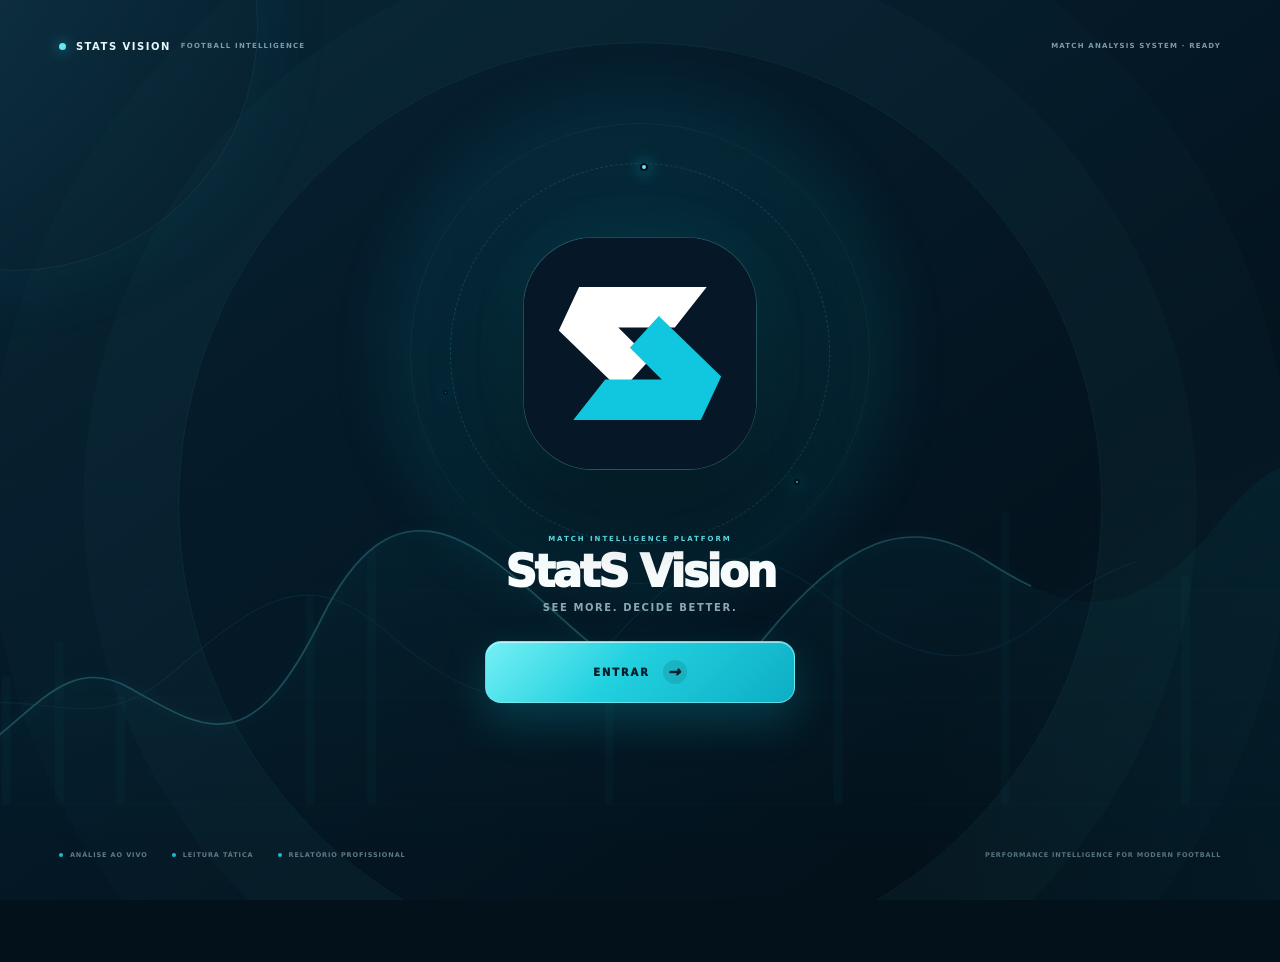
==== commit 35bed253: "Update fmt.Println message from 'Hello' to 'Goodbye'" ====
--- a/index.html
+++ b/index.html
@@ -276,7 +276,7 @@
 const basePlayers=Array.from({length:12},(_,i)=>({name:`Jogador ${i+1}`,number:i+1,on:i<5,minutes:0,secondsPlayed:0}));
 function toast(msg){const t=$('#toast');t.textContent=msg;t.classList.add('show');clearTimeout(t._x);t._x=setTimeout(()=>t.classList.remove('show'),1800)}
 function updateWelcomeScreen(name,logo){const title=$('#welcomeClubName'),img=$('#welcomeLogo'),fallback=$('#welcomeFallback');if(title)title.textContent=name||'StatS';if(img&&fallback){if(logo){img.src=logo;img.style.display='block';fallback.style.display='none'}else{img.removeAttribute('src');img.style.display='none';fallback.style.display='block'}}}
-function saveState(){localStorage.setItem('statsv3_match',JSON.stringify({home:state.home,away:state.away,seconds:state.seconds,clockMode:'up',currentPart:state.currentPart,compensationByPart:state.compensationByPart,players:state.players,events:state.events,homeName:$('#homeName').value,awayName:$('#awayName').value,period:$('#periodSelect').value,fieldEvents:state.fieldEvents,heatPoints:state.heatPoints,periodMinutes:state.periodMinutes,maxPlayers:state.maxPlayers,attackSide:state.attackSide}))}
+function saveState(){if(sessionStorage.getItem('statsvision_backup_importing')==='1')return;localStorage.setItem('statsv3_match',JSON.stringify({home:state.home,away:state.away,seconds:state.seconds,clockMode:'up',currentPart:state.currentPart,compensationByPart:state.compensationByPart,players:state.players,events:state.events,homeName:$('#homeName').value,awayName:$('#awayName').value,period:$('#periodSelect').value,fieldEvents:state.fieldEvents,heatPoints:state.heatPoints,periodMinutes:state.periodMinutes,maxPlayers:state.maxPlayers,attackSide:state.attackSide}))}
 function renderScore(){ $('#homeScore').textContent=state.home; $('#awayScore').textContent=state.away; const m=String(Math.floor(state.seconds/60)).padStart(2,'0'),s=String(state.seconds%60).padStart(2,'0'); $('#timer').textContent=`${m}:${s}`; }
 function updateFieldCount(){const n=state.players.filter(p=>p.on).length;$('#fieldCount').textContent=`${n}/11`}
 function renderPlayers(){const list=$('#playerList');list.innerHTML=state.players.map((p,i)=>`<div class="player ${p.on?'':'is-off'} ${state.selectedPlayer===i?'selected':''}" data-player="${i}"><span class="num">${p.number}</span><span>${p.name}</span><b>${state.playerTab==='minutos'?p.minutes+'′':(p.on?'EM CAMPO':'BANCO')}</b><button data-toggle-player="${i}">${p.on?'Ⅱ':'▶'}</button></div>`).join('');updateFieldCount()}
@@ -374,7 +374,7 @@
 function renderArenaTab(tab){state.arenaTab=tab;$$('[data-arena-tab]').forEach(b=>b.classList.toggle('active',b.dataset.arenaTab===tab));const content=$('#arenaContent'),legend=$('.legend');if(tab==='arena'){content.innerHTML='<div class="pitch" id="pitch"><div class="box left"></div><div class="box right"></div><div class="smallBox left"></div><div class="smallBox right"></div></div>';legend.style.display='none';addPitchItems();return}legend.style.display='none';if(tab==='eventos'){content.innerHTML=`<div class="contentView"><div class="eventGrid">${['Golo','Remate','Recuperação','Perda','Canto','Cartão'].map(x=>`<button data-event="${x}">${x}</button>`).join('')}</div><div class="eventList">${state.events.slice().reverse().map(e=>`<div class="eventRow"><b>${e.time}′</b><span>${e.type}</span><span>${e.player||''}</span></div>`).join('')||'<div class="eventRow"><span>—</span><span>Sem eventos registados</span><span></span></div>'}</div></div>`}else if(tab==='estatisticas'){renderCompleteStats();return}else if(tab==='jogador'){const p=state.players[state.selectedPlayer]||state.players[0];content.innerHTML=`<div class="contentView playerDetail"><div class="detailCard"><h3>${p.name}</h3><p>Número: ${p.number}</p><p>Estado: ${p.on?'Em campo':'Banco'}</p><p>Minutos: ${p.minutes}</p></div><div class="detailCard"><h3>Indicadores</h3><p>Passes certos: 18</p><p>Recuperações: 4</p><p>Remates: 2</p><p>Perdas: 3</p></div></div>`}else{content.innerHTML='<div class="contentView teamDetail"><div class="detailCard"><h3>Equipa</h3><p>Jogadores em campo: '+state.players.filter(p=>p.on).length+'</p><p>Eventos registados: '+state.events.length+'</p><p>Parte: '+(state.currentPart||1)+'</p></div><div class="detailCard"><h3>Desempenho</h3><p>Posse estimada: 62%</p><p>Precisão de passe: 89%</p><p>xG estimado: 1.84</p></div></div>'}}
 function addEvent(type){const timing=typeof window.statsVisionClockInfo==='function'?window.statsVisionClockInfo():{gameSecond:Math.max(0,state.seconds),time:Math.floor(Math.max(0,state.seconds)/60),period:state.currentPart||1},p=state.players[state.selectedPlayer];state.events.push({time:timing.time,gameSecond:timing.gameSecond,period:timing.period,isCompensation:Boolean(timing.isCompensation),compensationSecond:timing.compensationSecond,type,player:p?.name||''});buildTimeline();saveState();renderArenaTab('eventos');toast(type+' registado')}
 function openSettings(){$('#settingsModal').classList.add('show')}
-function load(){state.players=basePlayers;updateWelcomeScreen('StatS','');try{const m=JSON.parse(localStorage.getItem('statsv3_match'));if(m){const upward=m.clockMode==='up';Object.assign(state,{home:m.home||0,away:m.away||0,seconds:upward&&Number.isFinite(m.seconds)?Math.max(0,m.seconds):0,clockMode:'up',currentPart:Number(m.currentPart)||Number(m.period)||1,compensationByPart:m.compensationByPart||{1:5,2:5},players:m.players?.length?m.players:basePlayers,events:m.events||[],fieldEvents:m.fieldEvents||[],heatPoints:m.heatPoints||[],periodMinutes:m.periodMinutes||45,maxPlayers:m.maxPlayers||11,attackSide:m.attackSide||'right'});if(m.homeName)$('#homeName').value=m.homeName;if(m.awayName)$('#awayName').value=m.awayName;if(m.period&&document.querySelector('#periodSelect option[value="'+m.period+'"]'))$('#periodSelect').value=m.period}const v=JSON.parse(localStorage.getItem('statsv3'));if(v){$('#setClubName').value=v.n;$('#setPrimary').value=v.p;$('#setSecondary').value=v.s;state.logoData=v.l||'';$('#homeName').value=v.n;$('#clubNameSide').textContent=v.n;document.documentElement.style.setProperty('--primary',v.p);document.documentElement.style.setProperty('--primary2',v.p);document.documentElement.style.setProperty('--secondary',v.s);if(v.l)['brandLogo','clubLogoSide','homeLogo'].forEach(id=>document.getElementById(id).src=v.l);updateWelcomeScreen(v.n||'StatS',v.l||'')}}catch(e){}renderScore();renderPlayers();buildTimeline()}
+function load(){state.players=basePlayers;updateWelcomeScreen('StatS','');try{const m=JSON.parse(localStorage.getItem('statsv3_match'));if(m){const upward=m.clockMode==='up';Object.assign(state,{home:m.home||0,away:m.away||0,seconds:upward&&Number.isFinite(m.seconds)?Math.max(0,m.seconds):0,clockMode:'up',currentPart:Number(m.currentPart)||Number(m.period)||1,compensationByPart:m.compensationByPart||{1:5,2:5},players:m.players?.length?m.players:basePlayers,events:m.events||[],fieldEvents:m.fieldEvents||[],heatPoints:m.heatPoints||[],periodMinutes:m.periodMinutes||45,maxPlayers:m.maxPlayers||11,attackSide:m.attackSide||'right'});if(m.homeName)$('#homeName').value=m.homeName;if(m.awayName)$('#awayName').value=m.awayName;if(m.period&&document.querySelector('#periodSelect option[value="'+m.period+'"]'))$('#periodSelect').value=m.period}const v=JSON.parse(localStorage.getItem('statsv3'));if(v){$('#setClubName').value=v.n;$('#setPrimary').value=v.p;$('#setSecondary').value=v.s;state.logoData=v.l||'';if(!m?.homeName)$('#homeName').value=v.n;$('#clubNameSide').textContent=v.n;document.documentElement.style.setProperty('--primary',v.p);document.documentElement.style.setProperty('--primary2',v.p);document.documentElement.style.setProperty('--secondary',v.s);if(v.l)['brandLogo','clubLogoSide','homeLogo'].forEach(id=>document.getElementById(id).src=v.l);updateWelcomeScreen(v.n||'StatS',v.l||'')}}catch(e){}renderScore();renderPlayers();buildTimeline()}
 $('#enterApp').onclick=()=>{$('#welcomeScreen').classList.add('hidden');$('#mainApp').classList.remove('appWaiting')};
 $('#playBtn').onclick=toggleTimer;$('#resetTimer').onclick=resetTimer;$('#timer').onclick=resetTimer;$('#periodSelect').onchange=()=>{resetTimer();saveState()};
 $$('.scoreBtn').forEach(b=>b.onclick=()=>{const k=b.dataset.team;b.dataset.team==='home'?state.home=Math.max(0,state.home+Number(b.dataset.delta)):state.away=Math.max(0,state.away+Number(b.dataset.delta));renderScore();saveState()});
@@ -455,9 +455,106 @@
 $('#clearPlayers').onclick=()=>{if(confirm('Limpar o plantel?')){state.players=[];renderPlayers();saveState()}};
 $('#restorePlayers').onclick=()=>{state.players=basePlayers.map(p=>({...p}));renderPlayers();saveState();toast('Plantel restaurado')};
 $('#saveMatch').onclick=()=>{saveState();toast('Jogo guardado neste dispositivo')};
-$('#exportBackup').onclick=()=>downloadText('stats-backup.json',JSON.stringify({match:JSON.parse(localStorage.getItem('statsv3_match')||'{}'),settings:JSON.parse(localStorage.getItem('statsv3')||'{}'),tactical:JSON.parse(localStorage.getItem('statsv3_tactical')||'{}')},null,2),'application/json');
+function backupRead(key,fallback={}){
+ try{const value=JSON.parse(localStorage.getItem(key)||'null');return value??fallback}catch(error){return fallback}
+}
+function backupMatchScore(match){
+ if(typeof match==='string')try{match=JSON.parse(match)}catch(error){return 0}
+ if(!match||typeof match!=='object')return 0;
+ return (Array.isArray(match.fieldEvents)?match.fieldEvents.length:0)+(Array.isArray(match.events)?match.events.length:0)+(Number(match.seconds)>0?1:0);
+}
+function normaliseBackupPossession(value){
+ const source=value&&typeof value==='object'?value:{},home=Math.max(0,Number(source.homeSeconds??source.home)||0),away=Math.max(0,Number(source.awaySeconds??source.away)||0);
+ return {...source,home,away,homeSeconds:home,awaySeconds:away,contest:Math.max(0,Number(source.contest)||0),active:null,activeSince:null,log:Array.isArray(source.log)?source.log:[]};
+}
+function possessionForBackup(){
+ if(typeof window.statsVisionPossessionSnapshot==='function')return normaliseBackupPossession(window.statsVisionPossessionSnapshot());
+ const extra=backupRead('statsvision_extra',{}),source=(typeof state!=='undefined'&&state.possession)||extra.possession||{},snapshot=normaliseBackupPossession(source);
+ if(typeof state!=='undefined'&&state.running&&source.active&&source.activeSince){
+  const elapsed=Math.max(0,(Date.now()-Number(source.activeSince))/1000);
+  if(source.active==='home')snapshot.home=snapshot.homeSeconds+=elapsed;
+  if(source.active==='away')snapshot.away=snapshot.awaySeconds+=elapsed;
+ }
+ return snapshot;
+}
+function currentExtraForBackup(){
+ const stored=backupRead('statsvision_extra',{}),possession=possessionForBackup();
+ if(typeof state==='undefined')return {...stored,possession};
+ return {...stored,brandLogo:state.brandLogo||stored.brandLogo||'',contractorLogo:state.contractorLogo||stored.contractorLogo||'',teamLogos:state.teamLogos||stored.teamLogos||{home:'',away:''},possession};
+}
+function currentMatchForBackup(){
+ const stored=backupRead('statsv3_match',{});
+ if(typeof state==='undefined')return stored;
+ return {...stored,home:Number(state.home)||0,away:Number(state.away)||0,seconds:Math.max(0,Number(state.seconds)||0),clockMode:'up',currentPart:Number(state.currentPart)||Number($('#periodSelect')?.value)||1,compensationByPart:state.compensationByPart||stored.compensationByPart||{},players:Array.isArray(state.players)?state.players:stored.players||[],events:Array.isArray(state.events)?state.events:stored.events||[],homeName:$('#homeName')?.value||stored.homeName||'',awayName:$('#awayName')?.value||stored.awayName||'',period:$('#periodSelect')?.value||stored.period||'1',fieldEvents:Array.isArray(state.fieldEvents)?state.fieldEvents:stored.fieldEvents||[],heatPoints:Array.isArray(state.heatPoints)?state.heatPoints:stored.heatPoints||[],periodMinutes:Number(state.periodMinutes)||stored.periodMinutes||45,maxPlayers:Number(state.maxPlayers)||stored.maxPlayers||11,attackSide:state.attackSide||stored.attackSide||'right',plays:Array.isArray(state.plays)?state.plays:stored.plays||[],observations:Array.isArray(state.observations)?state.observations:stored.observations||[],currentPlay:state.currentPlay??stored.currentPlay??null,playMode:state.playMode||stored.playMode||'list',statsSection:state.statsSection||stored.statsSection||'overview',eventFilters:state.eventFilters||stored.eventFilters||{},statsFilters:state.statsFilters||stored.statsFilters||{},opponentPeriod:state.opponentPeriod||stored.opponentPeriod||'all',pendingSubOut:state.pendingSubOut??stored.pendingSubOut??null,selectedPlayer:state.selectedPlayer??stored.selectedPlayer??null,playerTab:state.playerTab||stored.playerTab||'lista',arenaTab:state.arenaTab||stored.arenaTab||'arena',timelineMode:state.timelineMode||stored.timelineMode||'live',fieldAction:state.fieldAction||stored.fieldAction||null,arenaFlow:state.arenaFlow||stored.arenaFlow||{},possession:possessionForBackup(),videoWorkspace:window.statsVisionVideoState||stored.videoWorkspace||null};
+}
+function sessionMatchForBackup(sessions,activeId){
+ const ordered=[sessions.find(item=>item?.id===activeId),...sessions.slice().sort((a,b)=>new Date(b?.savedAt||0)-new Date(a?.savedAt||0))].filter(Boolean);
+ for(const session of ordered){const raw=session?.snapshot?.match;if(backupMatchScore(raw)>0)try{return typeof raw==='string'?JSON.parse(raw):raw}catch(error){}}
+ return {};
+}
+function normaliseBackupMatch(match){
+ if(!match||typeof match!=='object')return {};
+ const events=Array.isArray(match.events)?match.events:[],fieldEvents=Array.isArray(match.fieldEvents)?match.fieldEvents:[];
+ if(!events.length&&fieldEvents.length)match.events=fieldEvents.map(event=>({...event}));
+ if(!fieldEvents.length&&events.length)match.fieldEvents=events.map(event=>({...event}));
+ if((!Array.isArray(match.heatPoints)||!match.heatPoints.length)&&(match.fieldEvents||[]).length)match.heatPoints=match.fieldEvents.filter(event=>Number.isFinite(Number(event.x))&&Number.isFinite(Number(event.y))).map(event=>({...event}));
+ if(match.possession)match.possession=normaliseBackupPossession(match.possession);
+ return match;
+}
+function collectStatsVisionStorage(){
+ const storage={};
+ for(let index=0;index<localStorage.length;index++){const key=localStorage.key(index);if(key&&/^(statsv3|statsvision)/.test(key))storage[key]=localStorage.getItem(key)}
+ return storage;
+}
+$('#exportBackup').onclick=()=>{
+ if(typeof saveState==='function')saveState(true);
+ let sessions=backupRead('statsvision_saved_sessions_v56',[]);
+ const activeId=localStorage.getItem('statsvision_active_session_v56')||'',current=currentMatchForBackup(),match=normaliseBackupMatch(backupMatchScore(current)>0?current:sessionMatchForBackup(Array.isArray(sessions)?sessions:[],activeId)),extra=currentExtraForBackup(),storage=collectStatsVisionStorage(),tactical=backupRead('statsv3_tactical',{}),halftime=localStorage.getItem('statsvision_halftime_snapshot_v51')||'';
+ if(!Array.isArray(sessions))sessions=[];
+ if(activeId)sessions=sessions.map(session=>String(session?.id)===String(activeId)?{...session,savedAt:new Date().toISOString(),home:match.homeName||session.home,away:match.awayName||session.away,homeScore:Number(match.home)||0,awayScore:Number(match.away)||0,part:String(match.currentPart||match.period||1),minute:Math.floor((Number(match.seconds)||0)/60),actions:Math.max(Array.isArray(match.fieldEvents)?match.fieldEvents.length:0,Array.isArray(match.events)?match.events.length:0),snapshot:{...(session.snapshot||{}),match:JSON.stringify(match||{}),tactical:JSON.stringify(tactical||{}),halftime,extra:JSON.stringify(extra)}}:session);
+ storage.statsv3_match=JSON.stringify(match||{});
+ storage.statsvision_extra=JSON.stringify(extra);
+ storage.statsvision_saved_sessions_v56=JSON.stringify(sessions);
+ const backup={format:'statsvision-complete-backup',version:3,exportedAt:new Date().toISOString(),match,extra,possession:extra.possession,settings:backupRead('statsv3',{}),tactical,halftime,savedSessions:sessions,activeSessionId:activeId,storage};
+ downloadText('statsvision-backup-completo.json',JSON.stringify(backup,null,2),'application/json');
+ const actions=Math.max(Array.isArray(match?.fieldEvents)?match.fieldEvents.length:0,Array.isArray(match?.events)?match.events.length:0);
+ toast(`Backup completo exportado · posse e ${actions} ações · ${backup.savedSessions.length} jogos guardados`);
+};
 $('#importBackup').onclick=()=>$('#backupFile').click();
-$('#backupFile').onchange=e=>{const f=e.target.files[0];if(!f)return;const r=new FileReader;r.onload=()=>{try{const d=JSON.parse(r.result);localStorage.setItem('statsv3_match',JSON.stringify(d.match||{}));localStorage.setItem('statsv3',JSON.stringify(d.settings||{}));localStorage.setItem('statsv3_tactical',JSON.stringify(d.tactical||{}));location.reload()}catch{alert('Backup inválido')}};r.readAsText(f)};
+$('#backupFile').onchange=e=>{
+ const f=e.target.files[0];if(!f)return;const r=new FileReader;
+ r.onload=()=>{
+  try{
+   const d=JSON.parse(r.result),storage=d.storage&&typeof d.storage==='object'?d.storage:{};
+   sessionStorage.setItem('statsvision_backup_importing','1');
+   Object.entries(storage).forEach(([key,value])=>{if(/^(statsv3|statsvision)/.test(key)&&typeof value==='string')localStorage.setItem(key,value)});
+   const importedSessions=Array.isArray(d.savedSessions)?d.savedSessions:[],existingSessions=backupRead('statsvision_saved_sessions_v56',[]);
+   let sessions=importedSessions.length?importedSessions:(Array.isArray(existingSessions)?existingSessions:[]),activeId=String(d.activeSessionId||storage.statsvision_active_session_v56||'');
+   const direct=d.match&&typeof d.match==='object'?d.match:backupRead('statsv3_match',{}),match=normaliseBackupMatch(backupMatchScore(direct)>0?direct:sessionMatchForBackup(sessions,activeId));
+   let storedExtra={};try{storedExtra=JSON.parse(storage.statsvision_extra||localStorage.getItem('statsvision_extra')||'{}')}catch(error){}
+   const topExtra=d.extra&&typeof d.extra==='object'?d.extra:{},importedPossession=d.possession||topExtra.possession||match.possession||storedExtra.possession,extra={...storedExtra,...topExtra};
+   if(importedPossession)extra.possession=normaliseBackupPossession(importedPossession);
+   match.possession=extra.possession||normaliseBackupPossession({});
+   localStorage.setItem('statsv3_match',JSON.stringify(match||{}));
+   localStorage.setItem('statsvision_extra',JSON.stringify(extra));
+   if(d.settings&&typeof d.settings==='object')localStorage.setItem('statsv3',JSON.stringify(d.settings));
+   if(d.tactical&&typeof d.tactical==='object')localStorage.setItem('statsv3_tactical',JSON.stringify(d.tactical));
+   if(typeof d.halftime==='string')localStorage.setItem('statsvision_halftime_snapshot_v51',d.halftime);
+   const actions=Math.max(Array.isArray(match?.fieldEvents)?match.fieldEvents.length:0,Array.isArray(match?.events)?match.events.length:0);
+   if(!actions&&!Array.isArray(d.savedSessions))throw new Error('Este ficheiro não contém dados de jogo');
+   if(!importedSessions.length){
+    const now=new Date(),stamp=now.toISOString(),id=`sv_import_${Date.now()}`,home=String(match?.homeName||'Equipa A'),away=String(match?.awayName||'Equipa B'),session={id,name:`${home} vs ${away} · Importado`,type:'Jogo',microcycle:'Importado',sessionNumber:1,sessionDate:stamp.slice(0,10),createdAt:stamp,savedAt:stamp,home,away,homeScore:Number(match?.home)||0,awayScore:Number(match?.away)||0,part:String(match?.currentPart||match?.period||1),minute:Math.floor((Number(match?.seconds)||0)/60),actions,snapshot:{match:JSON.stringify(match||{}),tactical:localStorage.getItem('statsv3_tactical')||'{}',halftime:localStorage.getItem('statsvision_halftime_snapshot_v51')||'',extra:localStorage.getItem('statsvision_extra')||'{}'}};
+    sessions=[session,...sessions.filter(item=>String(item?.id)!==id)];activeId=id;
+   }else if(!activeId||!sessions.some(item=>String(item?.id)===activeId))activeId=String(sessions[0]?.id||'');
+   if(activeId)sessions=sessions.map(session=>String(session?.id)===String(activeId)?{...session,snapshot:{...(session.snapshot||{}),match:JSON.stringify(match||{}),tactical:localStorage.getItem('statsv3_tactical')||'{}',halftime:localStorage.getItem('statsvision_halftime_snapshot_v51')||'',extra:JSON.stringify(extra)}}:session);
+   if(sessions.length)localStorage.setItem('statsvision_saved_sessions_v56',JSON.stringify(sessions));
+   if(activeId){localStorage.setItem('statsvision_active_session_v56',activeId);localStorage.setItem('statsvision_open_session_v56',activeId)}
+   localStorage.setItem('statsvision_backup_import_notice',`Backup importado · ${actions} ações`);
+   location.reload();
+  }catch(error){sessionStorage.removeItem('statsvision_backup_importing');alert(error?.message||'Backup inválido')}
+ };
+ r.readAsText(f);
+};
 $('#exportCsv').onclick=()=>{const rows=[['minuto','parte','acao','jogador','comentario','x','y'],...state.fieldEvents.map(e=>[e.time,e.period,e.label,e.player,e.comment||'',e.x,e.y])];downloadText('stats-acoes.csv',rows.map(r=>r.map(csvEscape).join(';')).join('\n'),'text/csv')};
 $('#exportReport').onclick=()=>{const txt=`STATs — RELATÓRIO DO JOGO\n${$('#homeName').value} ${state.home}-${state.away} ${$('#awayName').value}\nParte: ${state.currentPart||1}\nAções registadas: ${state.fieldEvents.length}\nJogadores: ${state.players.length}\n\n${state.fieldEvents.map(e=>`${e.time}' ${e.label} — ${e.player} (${e.x}%, ${e.y}%)`).join('\n')}`;downloadText('relatorio-jogo.txt',txt)};
 $('#exportDashboard').onclick=()=>toast('Exportação PNG será ligada ao dashboard na próxima versão');
@@ -513,7 +610,7 @@
 const brandData='data:image/svg+xml;charset=utf-8,'+encodeURIComponent(brandSvg);
 state.brandLogo=brandData;state.contractorLogo='';state.teamLogos=state.teamLogos||{home:'',away:''};state.possession=state.possession||{home:0,contest:0,away:0,log:[]};
 try{const x=JSON.parse(localStorage.getItem('statsvision_extra')||'{}');if(x.brandLogo)state.brandLogo=x.brandLogo;if(x.contractorLogo)state.contractorLogo=x.contractorLogo;if(x.teamLogos)state.teamLogos=x.teamLogos;if(x.possession)state.possession=x.possession}catch(e){}
-function saveExtra(){localStorage.setItem('statsvision_extra',JSON.stringify({brandLogo:state.brandLogo,contractorLogo:state.contractorLogo,teamLogos:state.teamLogos,possession:state.possession}))}
+function saveExtra(){if(sessionStorage.getItem('statsvision_backup_importing')==='1')return;localStorage.setItem('statsvision_extra',JSON.stringify({brandLogo:state.brandLogo,contractorLogo:state.contractorLogo,teamLogos:state.teamLogos,possession:state.possession}))}
 function setImg(id,src){const el=document.getElementById(id);if(el){if(src){el.src=src;el.style.visibility='visible';el.hidden=false}else{el.removeAttribute('src');el.style.visibility='hidden'}}}
 function updateLogoPreviews(){setImg('systemLogoPreview',state.brandLogo||brandData);[['contractorLogo','contractorLogoPreview','contractorLogoEmpty'],['home','homeLogoPreview','homeLogoEmpty'],['away','awayLogoPreview','awayLogoEmpty']].forEach(([key,imgId,emptyId])=>{const img=$('#'+imgId),empty=$('#'+emptyId),src=key==='contractorLogo'?state.contractorLogo:state.teamLogos[key];if(img){if(src){img.src=src;img.hidden=false;img.style.visibility='visible';if(empty)empty.hidden=true}else{img.removeAttribute('src');img.hidden=true;if(empty)empty.hidden=false}}})}
 function applyBrand(){const currentBrand=state.brandLogo||brandData;['brandLogo','clubLogoSide','welcomeLogo'].forEach(id=>setImg(id,currentBrand));const fb=$('#welcomeFallback');if(fb)fb.style.display='none';const title=$('#welcomeClubName');if(title)title.textContent='StatS Vision';const badge=$('.welcomeBadge');if(badge)badge.textContent='FOOTBALL INTELLIGENCE PLATFORM';const para=$('.welcomeCard p');if(para)para.innerHTML='Regista, interpreta e transforma cada momento do jogo em decisões mais informadas.<div class="svSlogan">See More. Decide Better.</div>';const mark=$('.analysisBrandMark');if(mark)mark.innerHTML='Stat<span>S</span> Vision';const small=$('.analysisBrand small');if(small)small.textContent='SEE MORE. DECIDE BETTER.';setImg('homeLogo',state.teamLogos.home);setImg('awayLogo',state.teamLogos.away);updateLogoPreviews()}
@@ -747,6 +844,7 @@
   }
 
   function savePossession(){
+    if(sessionStorage.getItem('statsvision_backup_importing')==='1')return;
     normalizePossession();
     try{
       let extra={};
@@ -767,6 +865,11 @@
     }
     return {home,away,total:home+away};
   }
+
+  window.statsVisionPossessionSnapshot=function(){
+    const p=normalizePossession(),totals=currentPossessionTotals();
+    return {...p,home:totals.home,away:totals.away,homeSeconds:totals.home,awaySeconds:totals.away,active:null,activeSince:null,log:Array.isArray(p.log)?p.log.map(item=>({...item})):[]};
+  };
 
   function possessionPercentages(){
     const totals=currentPossessionTotals();
@@ -1020,6 +1123,30 @@
     const radius=Math.max(0,Math.min(r,w/2,h/2));
     ctx.beginPath();ctx.moveTo(x+radius,y);ctx.arcTo(x+w,y,x+w,y+h,radius);ctx.arcTo(x+w,y+h,x,y+h,radius);ctx.arcTo(x,y+h,x,y,radius);ctx.arcTo(x,y,x+w,y,radius);ctx.closePath();
   }
+  function sideForPeriod(period){
+    const sides=(state.fieldEvents||[]).filter(event=>String(event.period||1)===String(period)&&['left','right'].includes(event.attackSide)).map(event=>event.attackSide);
+    if(sides.length){
+      const right=sides.filter(side=>side==='right').length,left=sides.length-right;
+      return right>=left?'right':'left';
+    }
+    return String(state.currentPart||$('#periodSelect')?.value||1)===String(period)?(state.attackSide||'right'):null;
+  }
+  function directionForFilter(filter='all'){
+    if(filter==='1'||filter==='2'){
+      const side=sideForPeriod(filter)||state.attackSide||'right';
+      return {side,label:side==='right'?'ATACAMOS →':'← ATACAMOS'};
+    }
+    const first=sideForPeriod('1'),second=sideForPeriod('2');
+    if(first&&second&&first!==second)return {side:state.attackSide||first,label:`1.ª ${first==='right'?'→':'←'} · 2.ª ${second==='right'?'→':'←'}`};
+    const side=second||first||state.attackSide||'right';
+    return {side,label:side==='right'?'ATACAMOS →':'← ATACAMOS'};
+  }
+  function drawMapDirection(ctx,width,height,direction){
+    const label=direction?.label||'ATACAMOS →',fontSize=Math.max(7,Math.min(10,width*.04));
+    ctx.save();ctx.font=`950 ${fontSize}px system-ui`;const pillW=Math.min(width-16,Math.max(72,ctx.measureText(label).width+18)),pillH=Math.max(19,fontSize+10),x=(width-pillW)/2,y=height-pillH-10;
+    ctx.fillStyle='rgba(5,26,40,.9)';roundRect(ctx,x,y,pillW,pillH,pillH/2);ctx.fill();ctx.strokeStyle='rgba(99,231,240,.68)';ctx.lineWidth=1;ctx.stroke();
+    ctx.fillStyle='#fff';ctx.textAlign='center';ctx.textBaseline='middle';ctx.fillText(label,width/2,y+pillH/2+.2);ctx.restore();
+  }
   function drawPitch(ctx,width,height){
     const pad=6,fw=width-pad*2,fh=height-pad*2;
     roundRect(ctx,pad,pad,fw,fh,7);ctx.fillStyle='#4ba64a';ctx.fill();ctx.save();roundRect(ctx,pad,pad,fw,fh,7);ctx.clip();
@@ -1074,6 +1201,7 @@
     }else{
       ctx.fillStyle='rgba(255,255,255,.94)';roundRect(ctx,width/2-Math.min(62,width*.38),height/2-12,Math.min(124,width*.76),24,7);ctx.fill();ctx.fillStyle='#52616d';ctx.textAlign='center';ctx.textBaseline='middle';ctx.font=`850 ${Math.max(6,Math.min(9,width*.055))}px system-ui`;ctx.fillText('Sem ações',width/2,height/2);
     }
+    drawMapDirection(ctx,width,height,directionForFilter($('#heatFilter')?.value||'all'));
   }
   function laneForDual(event){
     const y=Math.max(0,Math.min(100,Number(event.y)||0));
@@ -1090,7 +1218,7 @@
     const events=(state.fieldEvents||[]).filter(event=>OFFENSIVE_ACTIONS_DUAL.has(event.action)&&(filter==='all'||String(event.period)===filter));
     const counts={left:0,center:0,right:0};events.forEach(event=>counts[laneForDual(event)]++);
     const max=Math.max(1,counts.left,counts.center,counts.right),lanes=[['left','E'],['center','M'],['right','D']];
-    const attackRight=(state.attackSide||'right')==='right',barMax=field.fw*.48,barHeight=Math.max(7,Math.min(13,field.fh*.10));
+    const direction=directionForFilter(filter),attackRight=direction.side==='right',barMax=field.fw*.48,barHeight=Math.max(7,Math.min(13,field.fh*.10));
     lanes.forEach(([key,label],index)=>{
       const cy=field.pad+field.fh*((index+.5)/3),amount=counts[key],barWidth=barMax*(amount/max),start=attackRight?field.pad+field.fw*.24:field.pad+field.fw*.76;
       ctx.fillStyle='rgba(7,27,43,.24)';roundRect(ctx,attackRight?start:start-barMax,cy-barHeight/2,barMax,barHeight,barHeight/2);ctx.fill();
@@ -1098,6 +1226,7 @@
       const size=Math.max(15,Math.min(23,width*.18)),px=attackRight?field.pad+3:field.pad+field.fw-size-3;
       ctx.fillStyle='rgba(255,255,255,.93)';roundRect(ctx,px,cy-size/2,size,size,6);ctx.fill();ctx.fillStyle='#101418';ctx.textAlign='center';ctx.textBaseline='middle';ctx.font=`950 ${Math.max(7,Math.min(11,width*.065))}px system-ui`;ctx.fillText(label+amount,px+size/2,cy);
     });
+    drawMapDirection(ctx,width,height,direction);
   }
   function configureDualMaps(){
     const heatTitle=$('.heat .panelTitle span:first-child'),attackTitle=$('.attackMap .panelTitle span:first-child');
@@ -1260,7 +1389,7 @@
   const NEGATIVE_WEIGHTS={perda:2,passe_falhado:1.25,falta:.65,cartao_amarelo:1.1,expulsao:2.5};
   const OFFENSIVE=new Set(['golo','remate','assistencia','passe','canto','recuperacao']);
   const NEGATIVE=new Set(['perda','passe_falhado','falta','cartao_amarelo','expulsao']);
-  let activeAnalysisView='summary';
+  let activeAnalysisView='quick';
   let lastSignature='';
 
   const clamp=(value,min,max)=>Math.max(min,Math.min(max,value));
@@ -1432,6 +1561,21 @@
     </div>`;
   }
 
+  function quickStatsHtml(stats){
+    const shots=stats.shots||[],goals=count('golo'),onTarget=shots.filter(event=>event.action==='golo'||/enquadr|defendid|baliza|defesa/i.test(String(event.label||event.type||event.subtype||''))).length,keyPasses=count('passe'),crosses=count('cruzamento');
+    const items=[
+      ['Posse equipa A',stats.possession.total?`${stats.possession.homePct.toFixed(1)}%`:'0%','possession'],
+      ['Remates',shots.length,'shots'],
+      ['À baliza',onTarget,'target'],
+      ['Golos',goals,'goals'],
+      ['Passes-chave',keyPasses,'passes'],
+      ['Cruzamentos eficazes',crosses,'crosses'],
+      ['Recuperações',stats.recoveries.length,'recoveries'],
+      ['Perdas',stats.losses.length,'losses']
+    ];
+    return `<div class="analysisQuickStatsGrid">${items.map(([label,value,tone])=>`<article class="analysisQuickStat ${tone}"><small>${label}</small><b>${value}</b></article>`).join('')}</div>`;
+  }
+
   function coachingTip(stats,patterns,allAlerts){
     if(!stats.all.length&&!stats.possession.total)return 'Regista posse e ações no campo para receber uma recomendação imediata.';
     if(stats.dangerousLosses.length>=2)return 'Dar mais apoios na primeira fase de construção e evitar passes verticais forçados nas zonas de maior risco.';
@@ -1471,7 +1615,7 @@
 
   function zonesHtml(zones){
     const active=zones.mostActive&&zones.mostActive.events?`Zona ${zones.mostActive.index+1} (${zones.mostActive.events} ações)`:'Sem zona dominante';
-    return `<div class="analysisPane analysisZonePane"><div class="zoneLargeCard"><div class="zoneLarge">${zoneCellsHtml(zones.zones,true)}</div></div><div class="analysisListCard"><div class="analysisPaneTitle">Controlo territorial estimado</div><div class="zoneMetrics"><div class="zoneMetric"><b class="zoneHome">${zones.summary.home}</b><small>A DOMINA</small></div><div class="zoneMetric"><b class="zoneAway">${zones.summary.away}</b><small>B DOMINA</small></div><div class="zoneMetric"><b class="zoneEqual">${zones.summary.equal}</b><small>EQUILÍBRIO</small></div></div><div class="patternList"><div class="patternItem"><i></i><span>Zona mais ativa: ${active}</span></div><div class="patternItem"><i></i><span>As recuperações, passes, remates e golos reforçam o controlo da Equipa A.</span></div><div class="patternItem"><i></i><span>As perdas, passes falhados e ações negativas reforçam a influência da Equipa B.</span></div></div><div class="analysisNote">Estimativa construída apenas com as ações registadas na aplicação; não substitui dados de tracking.</div></div></div>`;
+    return `<div class="analysisPane analysisZonePane"><div class="zoneLargeCard"><div class="zonePitch"><div class="zoneLarge">${zoneCellsHtml(zones.zones,true)}</div><i class="zonePitchHalf"></i><i class="zonePitchCircle"></i><i class="zonePitchBox left"></i><i class="zonePitchBox right"></i><span class="svMapDirection" data-map-part="all"></span></div></div><div class="analysisListCard"><div class="analysisPaneTitle">Controlo territorial estimado</div><div class="zoneMetrics"><div class="zoneMetric"><b class="zoneHome">${zones.summary.home}</b><small>A DOMINA</small></div><div class="zoneMetric"><b class="zoneAway">${zones.summary.away}</b><small>B DOMINA</small></div><div class="zoneMetric"><b class="zoneEqual">${zones.summary.equal}</b><small>EQUILÍBRIO</small></div></div><div class="patternList"><div class="patternItem"><i></i><span>Zona mais ativa: ${active}</span></div><div class="patternItem"><i></i><span>As recuperações, passes, remates e golos reforçam o controlo da Equipa A.</span></div><div class="patternItem"><i></i><span>As perdas, passes falhados e ações negativas reforçam a influência da Equipa B.</span></div></div><div class="analysisNote">Estimativa construída apenas com as ações registadas na aplicação; não substitui dados de tracking.</div></div></div>`;
   }
 
   function patternsPaneHtml(patterns,stats){
@@ -1486,7 +1630,7 @@
   }
 
   function panelMarkup(){
-    return `<section class="analysisCenter" id="analysisCenter" aria-label="Centro de Análise"><div class="analysisCenterHead"><strong>CENTRO DE ANÁLISE</strong><span class="analysisLive">AO VIVO</span></div><div class="analysisTabs" role="tablist"><button type="button" class="active" data-analysis-tab="summary">RESUMO AO VIVO</button><button type="button" data-analysis-tab="overview">VISÃO GERAL</button><button type="button" data-analysis-tab="zones">ZONAS</button><button type="button" data-analysis-tab="patterns">PADRÕES</button><button type="button" data-analysis-tab="alerts">ALERTAS</button></div><div class="analysisCenterBody" id="analysisCenterBody"></div></section>`;
+    return `<section class="analysisCenter" id="analysisCenter" aria-label="Centro de Análise"><div class="analysisCenterHead"><strong>CENTRO DE ANÁLISE</strong><span class="analysisLive">AO VIVO</span></div><div class="analysisTabs" role="tablist"><button type="button" class="active" data-analysis-tab="quick">ESTATÍSTICAS RÁPIDAS</button><button type="button" data-analysis-tab="summary">RESUMO AO VIVO</button><button type="button" data-analysis-tab="overview">VISÃO GERAL</button><button type="button" data-analysis-tab="zones">ZONAS</button><button type="button" data-analysis-tab="patterns">PADRÕES</button><button type="button" data-analysis-tab="alerts">ALERTAS</button></div><div class="analysisCenterBody" id="analysisCenterBody"></div></section>`;
   }
 
   function mountAnalysisCenter(){
@@ -1524,7 +1668,8 @@
     if(!force&&signature===lastSignature)return;lastSignature=signature;
     center.querySelectorAll('[data-analysis-tab]').forEach(button=>button.classList.toggle('active',button.dataset.analysisTab===activeAnalysisView));
     const body=center.querySelector('#analysisCenterBody');
-    if(activeAnalysisView==='summary')body.innerHTML=summaryPaneHtml(stats,patterns,zones,allAlerts);
+    if(activeAnalysisView==='quick')body.innerHTML=quickStatsHtml(stats);
+    else if(activeAnalysisView==='summary')body.innerHTML=summaryPaneHtml(stats,patterns,zones,allAlerts);
     else if(activeAnalysisView==='zones')body.innerHTML=zonesHtml(zones);
     else if(activeAnalysisView==='patterns')body.innerHTML=patternsPaneHtml(patterns,stats);
     else if(activeAnalysisView==='alerts')body.innerHTML=alertsPaneHtml(stats,allAlerts);
@@ -2287,11 +2432,17 @@
   normaliseIds();
 
   let saveStateTimer=0,pendingStatePayload=null;
-  function buildStatePayload(){return {home:state.home,away:state.away,seconds:state.seconds,clockMode:'up',currentPart:state.currentPart,compensationByPart:state.compensationByPart,players:state.players,events:state.events,homeName:q('#homeName')?.value||'',awayName:q('#awayName')?.value||'',period:q('#periodSelect')?.value||'1',fieldEvents:state.fieldEvents,heatPoints:state.heatPoints,periodMinutes:state.periodMinutes,maxPlayers:state.maxPlayers,attackSide:state.attackSide,plays:state.plays,observations:state.observations,currentPlay:state.currentPlay,playMode:state.playMode,statsSection:state.statsSection,eventFilters:state.eventFilters}}
+  function buildStatePayload(){return {home:state.home,away:state.away,seconds:state.seconds,clockMode:'up',currentPart:state.currentPart,compensationByPart:state.compensationByPart,players:state.players,events:state.events,homeName:q('#homeName')?.value||'',awayName:q('#awayName')?.value||'',period:q('#periodSelect')?.value||'1',fieldEvents:state.fieldEvents,heatPoints:state.heatPoints,periodMinutes:state.periodMinutes,maxPlayers:state.maxPlayers,attackSide:state.attackSide,plays:state.plays,observations:state.observations,currentPlay:state.currentPlay,playMode:state.playMode,statsSection:state.statsSection,eventFilters:state.eventFilters,statsFilters:state.statsFilters,opponentPeriod:state.opponentPeriod,pendingSubOut:state.pendingSubOut,selectedPlayer:state.selectedPlayer,playerTab:state.playerTab,arenaTab:state.arenaTab,timelineMode:state.timelineMode,fieldAction:state.fieldAction,arenaFlow:state.arenaFlow,possession:typeof window.statsVisionPossessionSnapshot==='function'?window.statsVisionPossessionSnapshot():state.possession,videoWorkspace:window.statsVisionVideoState||null}}
   function flushStateSave(){if(!pendingStatePayload)return;const payload=pendingStatePayload;pendingStatePayload=null;clearTimeout(saveStateTimer);saveStateTimer=0;try{localStorage.setItem('statsv3_match',JSON.stringify(payload))}catch(error){}}
-  window.saveState=saveState=function(immediate=false){pendingStatePayload=buildStatePayload();if(immediate){flushStateSave();return}clearTimeout(saveStateTimer);saveStateTimer=setTimeout(flushStateSave,90)};
+  window.saveState=saveState=function(immediate=false){if(sessionStorage.getItem('statsvision_backup_importing')==='1')return;pendingStatePayload=buildStatePayload();if(immediate){flushStateSave();return}clearTimeout(saveStateTimer);saveStateTimer=setTimeout(flushStateSave,90)};
   if(migratedFailedPass)saveState(true);
   window.addEventListener('pagehide',()=>saveState(true),{capture:true});
+  if(sessionStorage.getItem('statsvision_backup_importing')==='1')setTimeout(()=>{
+    sessionStorage.removeItem('statsvision_backup_importing');
+    const notice=localStorage.getItem('statsvision_backup_import_notice')||'Backup importado com sucesso';
+    localStorage.removeItem('statsvision_backup_import_notice');
+    saveState(true);if(typeof toast==='function')toast(notice);
+  },450);
 
   /* Catálogo final de ações. */
   const catalog=window.arenaActions||arenaActions;
@@ -2448,7 +2599,7 @@
   function optionActions(includeSpecial=false){const base=[['all','Todas as estatísticas'],...mainActions().filter(action=>action.key!=='observacao').map(action=>[action.key,action.label]),['advertencia','Advertência']];if(includeSpecial)base.push(['observacao','Observações'],['substituicao','Substituições']);return base}
   function filterMatchesAction(event,filter){if(filter==='all')return true;if(filter==='advertencia')return ['advertencia','cartao_amarelo','expulsao'].includes(event.action)||(Boolean(event.warningType)&&event.warningType!=='Sem advertência');return event.action===filter}
   function filteredFields(filters={}){return (state.fieldEvents||[]).filter(event=>(filters.period==='all'||!filters.period||String(event.period)===String(filters.period))&&(filters.team==='all'||!filters.team||event.team===filters.team)&&(filters.player==='all'||!filters.player||String(event.playerNumber)===String(filters.player))&&filterMatchesAction(event,filters.action||'all'))}
-  function mapMarkup(events,id='statsPitchV20'){return `<div class="statsPitchV20" id="${id}">${events.map(event=>`<span class="statsDotV20 action-${event.action} ${event.team==='away'?'team-away':''}" style="left:${event.x}%;top:${event.y}%" title="${esc(event.label)} — ${esc(event.player)}${event.comment?` — ${esc(event.comment)}`:''}">${iconHtml(event.action,event.label,event.attackSide,event.team)}</span>`).join('')}${events.length?'':'<div class="statsEmptyV20">Sem ações para os filtros selecionados.</div>'}</div>`}
+  function mapMarkup(events,id='statsPitchV20',part='all'){return `<div class="statsPitchV20" id="${id}" data-map-part="${esc(part||'all')}">${events.map(event=>`<span class="statsDotV20 action-${event.action} ${event.team==='away'?'team-away':''}" style="left:${event.x}%;top:${event.y}%" title="${esc(event.label)} — ${esc(event.player)}${event.comment?` — ${esc(event.comment)}`:''}">${iconHtml(event.action,event.label,event.attackSide,event.team)}</span>`).join('')}${events.length?'':'<div class="statsEmptyV20">Sem ações para os filtros selecionados.</div>'}</div>`}
   function playerRows(events){return state.players.map(player=>{const own=events.filter(event=>event.team!=='away'&&(event.playerNumber===player.number||event.player===player.name)),count=key=>own.filter(event=>filterMatchesAction(event,key)).length,assists=(state.fieldEvents||[]).filter(event=>event.action==='golo'&&(event.assistPlayerNumber===player.number||event.assistPlayer===player.name)).length,keyPasses=own.filter(event=>event.creationType==='Passe-chave'||event.label==='Passe-chave').length;return `<div class="statsPlayerRow"><span class="shirt">${esc(player.number)}</span><strong>${esc(player.name)}</strong><span class="statsMetric"><b>${own.length}</b>Total</span><span class="statsMetric"><b>${count('golo')}</b>Golos</span><span class="statsMetric"><b>${assists}</b>Assist.</span><span class="statsMetric"><b>${keyPasses}</b>P.-chave</span><span class="statsMetric"><b>${count('remate')}</b>Remates</span><span class="statsMetric"><b>${count('recuperacao')}</b>Recup.</span><span class="statsMetric"><b>${count('acao_defensiva')}</b>Defens.</span><span class="statsMetric"><b>${count('advertencia')}</b>Advert.</span></div>`}).join('')}
   function overviewHtml(){
     const filters=state.statsFilters||{period:'all',team:'home',player:'all',action:'all'},events=filteredFields(filters);
@@ -2456,12 +2607,12 @@
     const progress=event=>(event.attackSide||state.attackSide||'right')==='left'?100-Number(event.x):Number(event.x);
     const boxEntries=territorial.filter(event=>progress(event)>=83&&Number(event.y)>=22&&Number(event.y)<=78).length;
     const finalThird=territorial.filter(event=>progress(event)>=67).length;
-    return `<div class="statsFiltersV20"><label>Parte<select id="v20StatsPeriod"><option value="all">Todos</option><option value="1">1.ª parte</option><option value="2">2.ª parte</option><option value="3">3.ª parte</option><option value="4">2.ª parte · prolongamento</option></select></label><label>Equipa<select id="v20StatsTeam"><option value="home">${esc(ownTeamName())}</option><option value="away">${esc(awayTeamName())}</option><option value="all">Ambas</option></select></label><label>Jogador<select id="v20StatsPlayer"><option value="all">Todos</option>${state.players.map(player=>`<option value="${esc(player.number)}">${esc(player.number)} — ${esc(player.name)}</option>`).join('')}</select></label><label>Estatística<select id="v20StatsAction">${optionActions().map(([key,label])=>`<option value="${key}">${esc(label)}</option>`).join('')}</select></label></div><div class="statsAutoZones"><span><b>${boxEntries}</b> ENTRADAS NA ÁREA</span><span><b>${finalThird}</b> AÇÕES NO ÚLTIMO TERÇO</span><small>Calculadas automaticamente pela posição das ações.</small></div><section class="statsMapV20"><div class="statsMapV20Head"><span>Mapa filtrado</span><b>${events.length} registos</b></div>${mapMarkup(events)}</section><div class="statsPlayerRows">${playerRows(events.filter(event=>event.team!=='away'))}</div>`
-  }
-  function playCardMarkup(play,index){const actions=play.actions||[];return `<article class="playCard"><div class="playCardHead"><div><strong>Jogada ${index+1} · ${esc(play.finalization||'Finalização')}</strong><small>${eventClock(play)} · ${esc(play.period||1)}.ª parte</small></div><button type="button" data-delete-play="${esc(play.id)}" title="Eliminar">×</button></div><div class="playActionsList">${actions.map(action=>`<span>${esc(action.player)} · ${esc(action.label||actionLabel(action.action))}</span>`).join('')}</div><div class="playMiniPitch">${actions.slice(1).map((action,i)=>playLinkHtml(actions[i],action,'playLinkMini')).join('')}${actions.map(action=>`<span class="playDotV20 action-${action.action} ${action.team==='away'?'team-away':''}" style="left:${action.x}%;top:${action.y}%">${iconHtml(action.action,action.label,action.attackSide,action.team)}</span>`).join('')}</div></article>`}
+    return `<div class="statsFiltersV20"><label>Parte<select id="v20StatsPeriod"><option value="all">Todos</option><option value="1">1.ª parte</option><option value="2">2.ª parte</option><option value="3">3.ª parte</option><option value="4">2.ª parte · prolongamento</option></select></label><label>Equipa<select id="v20StatsTeam"><option value="home">${esc(ownTeamName())}</option><option value="away">${esc(awayTeamName())}</option><option value="all">Ambas</option></select></label><label>Jogador<select id="v20StatsPlayer"><option value="all">Todos</option>${state.players.map(player=>`<option value="${esc(player.number)}">${esc(player.number)} — ${esc(player.name)}</option>`).join('')}</select></label><label>Estatística<select id="v20StatsAction">${optionActions().map(([key,label])=>`<option value="${key}">${esc(label)}</option>`).join('')}</select></label></div><div class="statsAutoZones"><span><b>${boxEntries}</b> ENTRADAS NA ÁREA</span><span><b>${finalThird}</b> AÇÕES NO ÚLTIMO TERÇO</span><small>Calculadas automaticamente pela posição das ações.</small></div><section class="statsMapV20"><div class="statsMapV20Head"><span>Mapa filtrado</span><b>${events.length} registos</b></div>${mapMarkup(events,'statsPitchV20',filters.period)}</section><div class="statsPlayerRows">${playerRows(events.filter(event=>event.team!=='away'))}</div>`
+  }
+  function playCardMarkup(play,index){const actions=play.actions||[];return `<article class="playCard"><div class="playCardHead"><div><strong>Jogada ${index+1} · ${esc(play.finalization||'Finalização')}</strong><small>${eventClock(play)} · ${esc(play.period||1)}.ª parte</small></div><button type="button" data-delete-play="${esc(play.id)}" title="Eliminar">×</button></div><div class="playActionsList">${actions.map(action=>`<span>${esc(action.player)} · ${esc(action.label||actionLabel(action.action))}</span>`).join('')}</div><div class="playMiniPitch" data-map-part="${esc(play.period||1)}">${actions.slice(1).map((action,i)=>playLinkHtml(actions[i],action,'playLinkMini')).join('')}${actions.map(action=>`<span class="playDotV20 action-${action.action} ${action.team==='away'?'team-away':''}" style="left:${action.x}%;top:${action.y}%">${iconHtml(action.action,action.label,action.attackSide,action.team)}</span>`).join('')}</div></article>`}
   function playsHtml(){return state.plays.length?`<div class="playsGrid">${state.plays.map(playCardMarkup).join('')}</div>`:'<div class="playEmpty">Ainda não existem jogadas gravadas. Ativa “Criar jogada” na arena e termina a sequência com golo, remate defendido ou bloqueado.</div>'}
   function observationsHtml(){return `<div class="observationLayout"><form class="observationForm" id="observationFormV20"><h3>Nova observação</h3><label>Jogador<select id="observationPlayerV20">${state.players.map((player,index)=>`<option value="${index}">${esc(player.number)} — ${esc(player.name)}</option>`).join('')}</select></label><label>Tipo de observação<select id="observationCategoryV20">${observationCategories.map(category=>`<option>${esc(category)}</option>`).join('')}</select></label><label>Nota<textarea id="observationTextV20" placeholder="Ex.: falta de interesse em defender"></textarea></label><button type="submit">Guardar observação</button></form><div class="observationList">${state.observations.slice().reverse().map(item=>`<article class="observationCard"><span class="observationNumber">${esc(item.playerNumber)}</span><div><strong>${esc(item.player)} · ${esc(item.category)}</strong><p>${esc(item.text)}</p><small>${eventClock(item)} · ${esc(item.period)}.ª parte</small></div><button type="button" data-delete-observation="${esc(item.id)}">×</button></article>`).join('')||'<div class="playEmpty">Sem observações registadas.</div>'}</div></div>`}
-  function opponentHtml(){const period=state.opponentPeriod||'all',events=filteredFields({period,team:'away',player:'all',action:'all'}).filter(event=>['golo','remate'].includes(event.action)),goals=events.filter(event=>event.action==='golo').length,shots=events.filter(event=>event.action==='remate').length;return `<div class="statsFiltersV20"><label>Parte<select id="opponentPeriodV20"><option value="all">Jogo completo</option><option value="1">1.ª parte</option><option value="2">2.ª parte</option><option value="3">3.ª parte</option><option value="4">2.ª parte · prolongamento</option></select></label></div><section class="opponentSummary"><h3>${esc(awayTeamName())}</h3><div class="opponentKpis"><div class="opponentKpi"><b>${goals}</b><small>GOLOS</small></div><div class="opponentKpi"><b>${shots}</b><small>REMATES</small></div><div class="opponentKpi"><b>${goals+shots}</b><small>FINALIZAÇÕES</small></div></div>${mapMarkup(events,'opponentPitchV20')}<div class="opponentEvents">${events.slice().reverse().map(event=>`<div class="opponentEvent"><b>${eventClock(event)}</b><span>${esc(event.label)}</span><small>${esc(eventZone(event))}</small></div>`).join('')||'<div class="playEmpty">Sem golos ou remates adversários registados.</div>'}</div></section>`}
+  function opponentHtml(){const period=state.opponentPeriod||'all',events=filteredFields({period,team:'away',player:'all',action:'all'}).filter(event=>['golo','remate'].includes(event.action)),goals=events.filter(event=>event.action==='golo').length,shots=events.filter(event=>event.action==='remate').length;return `<div class="statsFiltersV20"><label>Parte<select id="opponentPeriodV20"><option value="all">Jogo completo</option><option value="1">1.ª parte</option><option value="2">2.ª parte</option><option value="3">3.ª parte</option><option value="4">2.ª parte · prolongamento</option></select></label></div><section class="opponentSummary"><h3>${esc(awayTeamName())}</h3><div class="opponentKpis"><div class="opponentKpi"><b>${goals}</b><small>GOLOS</small></div><div class="opponentKpi"><b>${shots}</b><small>REMATES</small></div><div class="opponentKpi"><b>${goals+shots}</b><small>FINALIZAÇÕES</small></div></div>${mapMarkup(events,'opponentPitchV20',period)}<div class="opponentEvents">${events.slice().reverse().map(event=>`<div class="opponentEvent"><b>${eventClock(event)}</b><span>${esc(event.label)}</span><small>${esc(eventZone(event))}</small></div>`).join('')||'<div class="playEmpty">Sem golos ou remates adversários registados.</div>'}</div></section>`}
   function renderStatsSection(){const body=q('#statsHubBody');if(!body)return;if(state.statsSection==='plays')state.statsSection='overview';qa('[data-stats-section]').forEach(button=>button.classList.toggle('active',button.dataset.statsSection===state.statsSection));body.innerHTML=state.statsSection==='observations'?observationsHtml():state.statsSection==='opponent'?opponentHtml():overviewHtml();bindStatsSection()}
   function bindStatsSection(){
     const filters=state.statsFilters||{period:'all',team:'home',player:'all',action:'all'};[['#v20StatsPeriod','period'],['#v20StatsTeam','team'],['#v20StatsPlayer','player'],['#v20StatsAction','action']].forEach(([selector,key])=>{const node=q(selector);if(node){node.value=filters[key]||'all';node.onchange=()=>{state.statsFilters={...filters,[key]:node.value};saveState();renderStatsSection()}}});
@@ -2491,14 +2642,14 @@
   function renderEventEditor(){
     if(!editDraft)return;const content=q('#eventEditContent'),item=state.events[editDraft.index],actions=editActionChoices(),selectedAction=actions.find(action=>action.key===editDraft.action)||actions[0];if(!actions.some(action=>action.key===editDraft.action))editDraft.action=selectedAction.key;
     const players=state.players.map((player,index)=>({player,index}));
-    content.innerHTML=`<div class="eventEditGrid"><div class="eventEditPitchWrap"><div class="eventEditPitch" id="eventEditPitch"><span class="eventEditMarker action-${editDraft.action} ${editDraft.team==='away'?'team-away':''}" style="left:${editDraft.x}%;top:${editDraft.y}%">${iconHtml(editDraft.action,editDraft.subtype,editDraft.attackSide,editDraft.team)}</span></div><small>Clica no campo para alterar o local da ação.</small></div><div class="eventEditPanel"><section class="eventEditSection"><h3>Equipa</h3><div class="eventEditChoices"><button type="button" data-edit-team="home" class="${editDraft.team==='home'?'active':''}">${esc(ownTeamName())}</button><button type="button" data-edit-team="away" class="${editDraft.team==='away'?'active':''}">${esc(awayTeamName())}</button></div></section>${editDraft.team==='home'?`<section class="eventEditSection"><h3>Jogador</h3><div class="eventEditChoices">${players.map(({player,index})=>`<button type="button" data-edit-player="${index}" class="${Number(editDraft.playerIndex)===index?'active':''}">${esc(player.number)} ${esc(player.name)}</button>`).join('')}</div></section>`:''}<section class="eventEditSection"><h3>Estatística</h3><div class="eventEditChoices">${actions.map(action=>`<button type="button" data-edit-action="${action.key}" class="${editDraft.action===action.key?'active':''}">${iconHtml(action.key,action.label,state.attackSide,editDraft.team)} ${esc(action.label)}</button>`).join('')}</div></section>${selectedAction.sub?.length?`<section class="eventEditSection"><h3>Detalhe</h3><select id="eventEditSubtype">${selectedAction.sub.map(label=>`<option ${editDraft.subtype===label?'selected':''}>${esc(label)}</option>`).join('')}</select></section>`:''}${selectedAction.key==='falta'?`<section class="eventEditSection"><h3>Advertência após a falta</h3><select id="eventEditWarning"><option ${editDraft.warningType==='Sem advertência'?'selected':''}>Sem advertência</option><option ${editDraft.warningType==='Cartão amarelo'?'selected':''}>Cartão amarelo</option><option ${editDraft.warningType==='Cartão vermelho'?'selected':''}>Cartão vermelho</option><option ${editDraft.warningType==='Última advertência'?'selected':''}>Última advertência</option></select></section>`:''}${editDraft.action==='observacao'?`<section class="eventEditSection"><h3>Observação</h3><select id="eventEditObservationCategory">${observationCategories.map(category=>`<option ${editDraft.observationCategory===category?'selected':''}>${esc(category)}</option>`).join('')}</select><textarea id="eventEditObservationText">${esc(editDraft.note||'')}</textarea></section>`:`<section class="eventEditSection"><h3>Comentário opcional</h3><textarea id="eventEditComment" maxlength="300" placeholder="Acrescenta contexto à estatística...">${esc(editDraft.comment||'')}</textarea></section>`}</div></div><div class="eventEditFooter"><button type="button" id="cancelEventEdit">Cancelar</button><button type="button" class="save" id="saveEventEdit">Guardar alterações</button></div>`;
+    content.innerHTML=`<div class="eventEditGrid"><div class="eventEditPitchWrap"><div class="eventEditPitch" id="eventEditPitch" data-map-part="${esc(editDraft.period||'all')}"><span class="eventEditMarker action-${editDraft.action} ${editDraft.team==='away'?'team-away':''}" style="left:${editDraft.x}%;top:${editDraft.y}%">${iconHtml(editDraft.action,editDraft.subtype,editDraft.attackSide,editDraft.team)}</span></div><small>Clica no campo para alterar o local da ação.</small></div><div class="eventEditPanel"><section class="eventEditSection"><h3>Equipa</h3><div class="eventEditChoices"><button type="button" data-edit-team="home" class="${editDraft.team==='home'?'active':''}">${esc(ownTeamName())}</button><button type="button" data-edit-team="away" class="${editDraft.team==='away'?'active':''}">${esc(awayTeamName())}</button></div></section>${editDraft.team==='home'?`<section class="eventEditSection"><h3>Jogador</h3><div class="eventEditChoices">${players.map(({player,index})=>`<button type="button" data-edit-player="${index}" class="${Number(editDraft.playerIndex)===index?'active':''}">${esc(player.number)} ${esc(player.name)}</button>`).join('')}</div></section>`:''}<section class="eventEditSection"><h3>Estatística</h3><div class="eventEditChoices">${actions.map(action=>`<button type="button" data-edit-action="${action.key}" class="${editDraft.action===action.key?'active':''}">${iconHtml(action.key,action.label,state.attackSide,editDraft.team)} ${esc(action.label)}</button>`).join('')}</div></section>${selectedAction.sub?.length?`<section class="eventEditSection"><h3>Detalhe</h3><select id="eventEditSubtype">${selectedAction.sub.map(label=>`<option ${editDraft.subtype===label?'selected':''}>${esc(label)}</option>`).join('')}</select></section>`:''}${selectedAction.key==='falta'?`<section class="eventEditSection"><h3>Advertência após a falta</h3><select id="eventEditWarning"><option ${editDraft.warningType==='Sem advertência'?'selected':''}>Sem advertência</option><option ${editDraft.warningType==='Cartão amarelo'?'selected':''}>Cartão amarelo</option><option ${editDraft.warningType==='Cartão vermelho'?'selected':''}>Cartão vermelho</option><option ${editDraft.warningType==='Última advertência'?'selected':''}>Última advertência</option></select></section>`:''}${editDraft.action==='observacao'?`<section class="eventEditSection"><h3>Observação</h3><select id="eventEditObservationCategory">${observationCategories.map(category=>`<option ${editDraft.observationCategory===category?'selected':''}>${esc(category)}</option>`).join('')}</select><textarea id="eventEditObservationText">${esc(editDraft.note||'')}</textarea></section>`:`<section class="eventEditSection"><h3>Comentário opcional</h3><textarea id="eventEditComment" maxlength="300" placeholder="Acrescenta contexto à estatística...">${esc(editDraft.comment||'')}</textarea></section>`}</div></div><div class="eventEditFooter"><button type="button" id="cancelEventEdit">Cancelar</button><button type="button" class="save" id="saveEventEdit">Guardar alterações</button></div>`;
     q('#eventEditPitch').onclick=event=>{const rect=event.currentTarget.getBoundingClientRect();editDraft.x=Math.max(0,Math.min(100,(event.clientX-rect.left)/rect.width*100));editDraft.y=Math.max(0,Math.min(100,(event.clientY-rect.top)/rect.height*100));renderEventEditor()};
     qa('[data-edit-team]',content).forEach(button=>button.onclick=()=>{editDraft.team=button.dataset.editTeam;if(editDraft.team==='away'){editDraft.playerIndex=null;if(!['golo','remate'].includes(editDraft.action))editDraft.action='remate'}else if(editDraft.playerIndex==null)editDraft.playerIndex=0;renderEventEditor()});
     qa('[data-edit-player]',content).forEach(button=>button.onclick=()=>{editDraft.playerIndex=Number(button.dataset.editPlayer);renderEventEditor()});
     qa('[data-edit-action]',content).forEach(button=>button.onclick=()=>{editDraft.action=button.dataset.editAction;editDraft.subtype=actionByKey(editDraft.action)?.sub?.[0]||'';renderEventEditor()});
     q('#cancelEventEdit').onclick=closeEventEditor;q('#saveEventEdit').onclick=saveEventEditor;
   }
-  function openEventEditor(index){const item=state.events[index];if(!item)return;const playerIndex=state.players.findIndex(player=>player.number===item.playerNumber||player.name===item.player);editDraft={index,id:item.id,originalAction:item.action,team:item.team==='away'?'away':'home',playerIndex:playerIndex>=0?playerIndex:0,action:item.action||'remate',subtype:item.goalType||item.foulType||item.defensiveType||item.creationType||(item.action==='falta'?'Falta cometida':item.label)||'',warningType:item.warningType||'Sem advertência',x:Number.isFinite(Number(item.x))?Number(item.x):50,y:Number.isFinite(Number(item.y))?Number(item.y):50,observationCategory:item.observationCategory||item.label||observationCategories[0],note:item.note||'',comment:item.comment||''};editModal.classList.add('show');renderEventEditor()}
+  function openEventEditor(index){const item=state.events[index];if(!item)return;const playerIndex=state.players.findIndex(player=>player.number===item.playerNumber||player.name===item.player);editDraft={index,id:item.id,originalAction:item.action,period:item.period||1,attackSide:item.attackSide||state.attackSide||'right',team:item.team==='away'?'away':'home',playerIndex:playerIndex>=0?playerIndex:0,action:item.action||'remate',subtype:item.goalType||item.foulType||item.defensiveType||item.creationType||(item.action==='falta'?'Falta cometida':item.label)||'',warningType:item.warningType||'Sem advertência',x:Number.isFinite(Number(item.x))?Number(item.x):50,y:Number.isFinite(Number(item.y))?Number(item.y):50,observationCategory:item.observationCategory||item.label||observationCategories[0],note:item.note||'',comment:item.comment||''};editModal.classList.add('show');renderEventEditor()}
   function closeEventEditor(){editModal.classList.remove('show');editDraft=null}
   function saveEventEditor(){
     if(!editDraft)return;const item=state.events[editDraft.index];if(!item)return closeEventEditor();const selected=editDraft.action==='observacao'?{key:'observacao',label:'Observação'}:actionByKey(editDraft.action),subtype=q('#eventEditSubtype')?.value||editDraft.subtype||selected.label,finalAction=finalActionFor(selected.key,subtype),player=editDraft.team==='away'?null:state.players[Number(editDraft.playerIndex)],oldId=item.id||uid('event');
@@ -4808,14 +4959,14 @@
  const writeSessions=list=>localStorage.setItem(SESSIONS,JSON.stringify(list));
  const readJson=(key,fallback={})=>{try{return JSON.parse(localStorage.getItem(key)||'null')??fallback}catch(error){return fallback}};
  const currentExtra=()=>readJson('statsvision_extra',{});
- function capture(){const extra=currentExtra();return{match:localStorage.getItem('statsv3_match')||'{}',tactical:localStorage.getItem('statsv3_tactical')||'{}',halftime:localStorage.getItem('statsvision_halftime_snapshot_v51')||'',extra:JSON.stringify({teamLogos:extra.teamLogos||{},possession:extra.possession||{home:0,contest:0,away:0,log:[]}})}}
+ function capture(){if(typeof window.saveState==='function')window.saveState(true);const extra=currentExtra(),possession=typeof window.statsVisionPossessionSnapshot==='function'?window.statsVisionPossessionSnapshot():(extra.possession||{home:0,contest:0,away:0,log:[]}),completeExtra={...extra,possession};localStorage.setItem('statsvision_extra',JSON.stringify(completeExtra));return{match:localStorage.getItem('statsv3_match')||'{}',tactical:localStorage.getItem('statsv3_tactical')||'{}',halftime:localStorage.getItem('statsvision_halftime_snapshot_v51')||'',extra:JSON.stringify(completeExtra)}}
  function meta(){const home=q('#homeName')?.value?.trim()||'Clube A',away=q('#awayName')?.value?.trim()||'Clube B',part=q('#periodSelect')?.value||String(typeof state!=='undefined'&&state.currentPart||1),seconds=Math.max(0,Number(typeof state!=='undefined'&&state.seconds)||0);return{home,away,homeScore:Number(typeof state!=='undefined'&&state.home)||0,awayScore:Number(typeof state!=='undefined'&&state.away)||0,part,minute:Math.floor(seconds/60),actions:Array.isArray(typeof state!=='undefined'&&state.fieldEvents)?state.fieldEvents.length:0}}
- function restore(session){if(!session?.snapshot)return;localStorage.setItem('statsv3_match',session.snapshot.match||'{}');localStorage.setItem('statsv3_tactical',session.snapshot.tactical||'{}');if(session.snapshot.halftime)localStorage.setItem('statsvision_halftime_snapshot_v51',session.snapshot.halftime);else localStorage.removeItem('statsvision_halftime_snapshot_v51');let extra=currentExtra(),sessionExtra={};try{sessionExtra=JSON.parse(session.snapshot.extra||'{}')}catch(error){};extra={...extra,teamLogos:sessionExtra.teamLogos||extra.teamLogos||{},possession:sessionExtra.possession||{home:0,contest:0,away:0,log:[]}};localStorage.setItem('statsvision_extra',JSON.stringify(extra));localStorage.setItem(ACTIVE,session.id);localStorage.setItem(OPEN,session.id)}
+ function restore(session){if(!session?.snapshot)return;localStorage.setItem('statsv3_match',session.snapshot.match||'{}');localStorage.setItem('statsv3_tactical',session.snapshot.tactical||'{}');if(session.snapshot.halftime)localStorage.setItem('statsvision_halftime_snapshot_v51',session.snapshot.halftime);else localStorage.removeItem('statsvision_halftime_snapshot_v51');let extra=currentExtra(),sessionExtra={};try{sessionExtra=JSON.parse(session.snapshot.extra||'{}')}catch(error){};extra={...extra,...sessionExtra,teamLogos:sessionExtra.teamLogos||extra.teamLogos||{},possession:sessionExtra.possession||{home:0,contest:0,away:0,log:[]}};localStorage.setItem('statsvision_extra',JSON.stringify(extra));localStorage.setItem(ACTIVE,session.id);localStorage.setItem(OPEN,session.id)}
  function cleanNew(){localStorage.removeItem('statsv3_match');localStorage.removeItem('statsv3_tactical');localStorage.removeItem('statsvision_halftime_snapshot_v51');localStorage.removeItem(ACTIVE);const extra=currentExtra();extra.possession={home:0,contest:0,away:0,log:[]};localStorage.setItem('statsvision_extra',JSON.stringify(extra));localStorage.setItem(OPEN,'new')}
  function dateLabel(iso){try{return new Intl.DateTimeFormat('pt-PT',{day:'2-digit',month:'short',year:'numeric',hour:'2-digit',minute:'2-digit'}).format(new Date(iso))}catch(error){return iso||''}}
  const screen=q('#welcomeScreen'),main=q('#mainApp'),consoleStage=q('#svpConsole');if(!screen||!main||!consoleStage)return;
  const source=q('[data-svp-brand]')?.currentSrc||q('[data-svp-brand]')?.src||'';
- const shell=q('.svpConsoleShell',consoleStage);if(!shell)return;
+ const shell=q('.svpConsoleShell',consoleStage);if(!shell)return;shell.classList.add('svSessionShell');
  shell.innerHTML=`<div class="svSessionHub"><header class="svSessionHead"><div class="svSessionBrand"><img id="svSessionBrandImage" alt="StatS Vision"><div><b>StatS Vision</b><small>GESTÃO DE JOGOS E TREINOS</small></div></div><div class="svSessionHeadState"><i></i>GRAVAÇÃO LOCAL ATIVA</div></header><main class="svSessionView" id="svSessionView"></main></div>`;if(source)q('#svSessionBrandImage').src=source;
  const view=q('#svSessionView');
  function showHome(){const count=readSessions().length;view.innerHTML=`<div class="svSessionIntro"><small>CENTRO DE SESSÕES</small><h2>O que pretende fazer?</h2><p>Comece uma análise nova ou retome um jogo guardado exatamente onde ficou.</p></div><div class="svSessionChoiceGrid"><article class="svSessionChoice" data-session-new tabindex="0"><div class="svSessionIcon">＋</div><h3>Começar novo jogo</h3><p>Abre uma sessão limpa, pronta para configurar equipas, jogadores e informação do encontro.</p><div class="svSessionChoiceFoot"><span>NOVA ANÁLISE</span><b>→</b></div></article><article class="svSessionChoice" data-session-list tabindex="0"><div class="svSessionIcon">▤</div><h3>Jogos e treinos guardados</h3><p>Consulte as sessões gravadas neste dispositivo e continue a recolha ou abra o relatório.</p><div class="svSessionChoiceFoot"><span class="svSessionCount">${count} ${count===1?'SESSÃO':'SESSÕES'}</span><b>→</b></div></article></div>`}
@@ -4837,7 +4988,7 @@
   q('#svSaveForm',saveDialog).onsubmit=event=>{event.preventDefault();if(typeof saveState==='function')saveState();const now=new Date().toISOString(),latest=meta(),list=readSessions(),existing=list.find(item=>item.id===localStorage.getItem(ACTIVE)),id=existing?.id||`sv_${Date.now()}_${Math.random().toString(36).slice(2,7)}`,item={...existing,id,name:q('#svSaveName',saveDialog).value.trim(),type:q('#svSaveType',saveDialog).value,microcycle:q('#svSaveMicrocycle',saveDialog).value.trim()||'Sem microciclo',sessionNumber:Math.max(1,Number(q('#svSaveSessionNumber',saveDialog).value)||1),sessionDate:q('#svSaveSessionDate',saveDialog).value||today,createdAt:existing?.createdAt||now,savedAt:now,...latest,snapshot:capture()};writeSessions([item,...list.filter(entry=>entry.id!==id)]);localStorage.setItem(ACTIVE,id);saveDialog.hidden=true;if(typeof toast==='function')toast(existing?'Jogo atualizado e guardado':'Jogo guardado no microciclo')};
  }
  if(saveButton)saveButton.onclick=openSave;
- function autosave(){const id=localStorage.getItem(ACTIVE);if(!id)return;const list=readSessions(),index=list.findIndex(item=>item.id===id);if(index<0)return;if(typeof saveState==='function')saveState();list[index]={...list[index],...meta(),savedAt:new Date().toISOString(),snapshot:capture()};writeSessions(list)}
+ function autosave(){if(sessionStorage.getItem('statsvision_backup_importing')==='1')return;const id=localStorage.getItem(ACTIVE);if(!id)return;const list=readSessions(),index=list.findIndex(item=>item.id===id);if(index<0)return;if(typeof saveState==='function')saveState();list[index]={...list[index],...meta(),savedAt:new Date().toISOString(),snapshot:capture()};writeSessions(list)}
  setInterval(autosave,15000);window.addEventListener('pagehide',autosave);
  const openFlag=localStorage.getItem(OPEN);if(openFlag){localStorage.removeItem(OPEN);setTimeout(enterMain,80)}
 })();
@@ -4944,7 +5095,7 @@
  function showSessionHub(){if(typeof pauseTimer==='function')pauseTimer();if(typeof saveState==='function')saveState();stopTimer();q('#sv60Training')?.setAttribute('hidden','');showHub();const screen=q('#welcomeScreen'),main=q('#mainApp'),gate=q('#svpGate'),consoleStage=q('#svpConsole');if(gate)gate.hidden=true;if(consoleStage)consoleStage.hidden=false;screen?.classList.remove('hidden','svp-exit','is-transitioning','is-leaving');main?.classList.add('appWaiting')}
  function installSessionButton(){const nav=q('#mainApp .nav'),settings=q('#sideSettings');if(!nav||q('#sideSessions'))return;const button=document.createElement('button');button.type='button';button.id='sideSessions';button.title='Alternar entre jogo e treino';button.setAttribute('aria-label','Sessões — jogo e treino');button.innerHTML='<span class="svNavIcon" aria-hidden="true">↔</span><span class="svNavLabel">Sessões</span>';settings?nav.insertBefore(button,settings):nav.appendChild(button);button.addEventListener('click',showSessionHub)}
  function clearNewGame(){['statsv3_match','statsv3_tactical','statsvision_halftime_snapshot_v51'].forEach(k=>localStorage.removeItem(k));localStorage.removeItem(GAME_ACTIVE);localStorage.removeItem(GAME_OPEN);const extra=read('statsvision_extra',{});extra.possession={home:0,contest:0,away:0,log:[]};write('statsvision_extra',extra);refreshGameSurface()}
- function openGame(id){const s=games().find(x=>x.id===id);if(!s?.snapshot)return;localStorage.setItem('statsv3_match',s.snapshot.match||'{}');localStorage.setItem('statsv3_tactical',s.snapshot.tactical||'{}');s.snapshot.halftime?localStorage.setItem('statsvision_halftime_snapshot_v51',s.snapshot.halftime):localStorage.removeItem('statsvision_halftime_snapshot_v51');let extra=read('statsvision_extra',{}),sx={};try{sx=JSON.parse(s.snapshot.extra||'{}')}catch{};extra={...extra,teamLogos:sx.teamLogos||extra.teamLogos||{},possession:sx.possession||{home:0,contest:0,away:0,log:[]}};write('statsvision_extra',extra);localStorage.setItem(GAME_ACTIVE,s.id);localStorage.removeItem(GAME_OPEN);refreshGameSurface()}
+ function openGame(id){const s=games().find(x=>x.id===id);if(!s?.snapshot)return;localStorage.setItem('statsv3_match',s.snapshot.match||'{}');localStorage.setItem('statsv3_tactical',s.snapshot.tactical||'{}');s.snapshot.halftime?localStorage.setItem('statsvision_halftime_snapshot_v51',s.snapshot.halftime):localStorage.removeItem('statsvision_halftime_snapshot_v51');let extra=read('statsvision_extra',{}),sx={};try{sx=JSON.parse(s.snapshot.extra||'{}')}catch{};extra={...extra,...sx,teamLogos:sx.teamLogos||extra.teamLogos||{},possession:sx.possession||{home:0,contest:0,away:0,log:[]}};write('statsvision_extra',extra);localStorage.setItem(GAME_ACTIVE,s.id);localStorage.removeItem(GAME_OPEN);refreshGameSurface()}
  function saveTraining(){if(!training)return;ensureTraining();training.updatedAt=new Date().toISOString();const list=trainings();write(TRAIN_KEY,[training,...list.filter(x=>x.id!==training.id)]);localStorage.setItem(TRAIN_ACTIVE,training.id)}
  function trainingShell(){ensureTraining();let overlay=q('#sv60Training');if(!overlay){overlay=document.createElement('section');overlay.id='sv60Training';overlay.className='sv60Training';document.body.appendChild(overlay)}overlay.hidden=false;overlay.innerHTML=`<header class="sv60Topbar"><div class="sv60Brand"><img id="sv60Logo" alt="StatS Vision"><div><b>StatS Vision · Treino</b><small>PLANO · BIBLIOTECA · EQUIPAS POR EXERCÍCIO · CARGA</small></div></div><nav class="sv60Steps"><button data-training-tab="builder">1 · PLANO</button><button data-training-tab="roster">2 · PLANTEL & CLÍNICA</button><button data-training-tab="library">3 · BIBLIOTECA</button><button data-training-tab="live">4 · AO VIVO</button><button data-training-tab="load">5 · CARGA</button><button data-training-tab="report">6 · RELATÓRIO</button></nav><div class="sv60TopActions"><button class="sv60Ghost" data-training-save>GUARDAR</button><button class="sv60Back" data-training-close>FECHAR</button></div></header><main class="sv60Body" id="sv60Body"></main>`;if(logo())q('#sv60Logo').src=logo();overlay.onclick=trainingClick;overlay.oninput=trainingInput;renderBuilder()}
  function activeTab(name){qa('[data-training-tab]',q('#sv60Training')).forEach(b=>b.classList.toggle('active',b.dataset.trainingTab===name))}
@@ -5234,4 +5385,1444 @@
   window.statsVisionTacticalReportMarkup=(raw,data)=>{const html=base(raw,data),idea=String(raw?.gameIdea||'').trim();if(!idea)return html;const reading=String(data?.ideaReading||'A intenção definida deve ser comparada com os comportamentos registados.');const block=`<article class="svrGameIdea"><small>IDEIA DE JOGO / MENTALIDADE</small><h3>${esc(idea)}</h3><p>${esc(reading)}</p></article>`;return html.replace('</header>',`</header>${block}`)};
 })();
 </script>
+<style id="statsvision-video-workspace-v1">
+#svVideoWorkspace[hidden]{display:none!important}
+#svVideoWorkspace{grid-column:2;grid-row:1;position:relative;z-index:85;min-width:0;min-height:0;height:100vh;overflow:hidden;background:#f2f5f7;color:#101418}
+html.svVideoOpen,html.svVideoOpen body{height:100%!important;min-height:0!important;overflow:hidden!important}
+#mainApp.svVideoOpen{height:100dvh!important;min-height:0!important;overflow:hidden!important}
+#mainApp.svVideoOpen>.main{display:none!important}
+#mainApp.svVideoOpen>#svVideoWorkspace{grid-column:2!important;grid-row:1!important;width:100%!important;height:100dvh!important;min-height:0!important;overflow:hidden!important;background:#f2f5f7!important}
+.svVideoShell{height:100%;display:grid;grid-template-rows:auto minmax(0,1fr)}
+.svVideoHeader{display:flex;align-items:center;justify-content:space-between;gap:18px;padding:15px 18px;border-bottom:1px solid #d6e0e5;background:linear-gradient(135deg,#061b2a,#0d3447);color:#fff;box-shadow:0 6px 18px rgba(6,27,42,.13)}
+.svVideoTitle{display:flex;align-items:center;gap:12px;min-width:0}.svVideoTitleIcon{width:42px;height:42px;border:1px solid rgba(103,229,239,.32);border-radius:12px;display:grid;place-items:center;background:rgba(19,191,209,.12);color:#6ce7ee;font-size:18px}.svVideoTitle h1{margin:0;font-size:20px;letter-spacing:-.025em}.svVideoTitle p{margin:4px 0 0;color:#abc0ca;font-size:9px;font-weight:750}
+.svVideoHeaderActions{display:flex;align-items:center;gap:8px}.svVideoHeaderActions button{height:36px;padding:0 13px;border:1px solid #315366;border-radius:9px;background:#0a2a3c;color:#e8f4f6;font-size:8px;font-weight:900}.svVideoHeaderActions button:hover{border-color:#61dfe8;color:#71edf3}
+.svVideoLayout{min-height:0;display:grid;grid-template-columns:minmax(470px,1.2fr) minmax(350px,.8fr);gap:12px;padding:12px}
+.svVideoStage,.svVideoPanel{min-height:0;border:1px solid #d7e0e5;border-radius:15px;background:#fff;box-shadow:0 7px 20px rgba(24,39,52,.055)}
+.svVideoStage{display:grid;grid-template-rows:auto minmax(260px,1fr) auto;overflow:hidden}.svVideoToolbar{display:grid;grid-template-columns:132px 166px minmax(0,1fr);align-items:end;gap:9px;padding:11px 12px;border-bottom:1px solid #e0e6ea;background:#f8fafb}.svVideoToolbar label,.svVideoClipSettings label{display:grid;gap:5px;color:#657681;font-size:7px;font-weight:950;letter-spacing:.07em;text-transform:uppercase}.svVideoToolbar select,.svVideoToolbar input,.svVideoClipSettings input,.svVideoFilters select{height:35px;border:1px solid #ccd8de;border-radius:9px;background:#fff;color:#101418;padding:0 10px;font-size:9px;font-weight:850}
+.svVideoSourceMode{display:grid;grid-template-columns:1fr 1fr;height:35px;padding:3px;border:1px solid #cbd8de;border-radius:9px;background:#eaf0f3}.svVideoSourceMode button{border:0;border-radius:6px;background:transparent;color:#687984;font-size:7px;font-weight:950}.svVideoSourceMode button.active{background:#fff;color:#087c8a;box-shadow:0 2px 7px rgba(24,39,52,.11)}
+.svVideoSourcePanel[hidden]{display:none!important}.svVideoYoutubeSource{display:grid;grid-template-columns:minmax(0,1fr) auto auto;gap:6px}.svVideoYoutubeSource button,.svVideoFileButton{height:35px;display:flex!important;align-items:center;justify-content:center!important;padding:0 11px;border:1px solid #13bfd1!important;border-radius:9px;background:#13bfd1!important;color:#04232c!important;cursor:pointer;font-size:7px!important;font-weight:950!important;letter-spacing:0!important;text-transform:none!important;white-space:nowrap}.svVideoYoutubeSource button.secondary{border-color:#c8d5dc!important;background:#fff!important;color:#43545e!important}.svVideoLocalSource{display:grid;grid-template-columns:minmax(0,1fr) auto;align-items:center;gap:7px}.svVideoFileButton input{display:none}.svVideoFileStatus{min-width:0;color:#647580;font-size:7.5px;font-weight:800;white-space:nowrap;overflow:hidden;text-overflow:ellipsis}
+.svVideoPlayerWrap{position:relative;min-height:0;display:grid;place-items:center;padding:12px;background:#061622}.svVideoPlayerWrap video,.svYouTubeHost{width:100%;height:100%;max-height:100%;border-radius:10px;background:#02080c;overflow:hidden}.svVideoPlayerWrap video{object-fit:contain}.svYouTubeHost iframe{display:block;width:100%;height:100%;min-height:260px;border:0}.svVideoSourceNotice{position:absolute;left:22px;right:22px;bottom:20px;z-index:4;display:flex;align-items:flex-start;gap:7px;padding:8px 10px;border:1px solid rgba(255,196,94,.38);border-radius:9px;background:rgba(33,27,12,.88);color:#f4dbac;font-size:7px;font-weight:800;line-height:1.4;pointer-events:none}.svVideoSourceNotice[hidden]{display:none!important}.svVideoEmpty{position:absolute;inset:12px;display:grid;place-items:center;text-align:center;padding:30px;border:1px dashed #38505d;border-radius:10px;color:#94aab5;font-size:10px;font-weight:800;line-height:1.55;pointer-events:none}.svVideoEmpty strong{display:block;margin-bottom:5px;color:#e6f0f3;font-size:13px}
+.svVideoSync{display:grid;grid-template-columns:minmax(0,1fr) minmax(220px,.8fr);gap:10px;padding:11px 12px;border-top:1px solid #e0e6ea;background:#fff}.svVideoSyncCard{min-width:0;padding:10px;border:1px solid #d9e3e8;border-radius:11px;background:#f7f9fa}.svVideoSyncCard h3{margin:0 0 4px;font-size:10px}.svVideoSyncCard p{margin:0;color:#697a84;font-size:7.5px;line-height:1.45}.svVideoSyncActions{display:flex;flex-wrap:wrap;gap:6px;margin-top:8px}.svVideoSyncActions button{min-height:31px;padding:0 9px;border:1px solid #cbd7dd;border-radius:8px;background:#fff;color:#31414b;font-size:7px;font-weight:900}.svVideoSyncActions button.primary{border-color:#13bfd1;background:#13bfd1;color:#05242c}.svVideoSyncActions button:disabled{opacity:.45;cursor:not-allowed}.svVideoReference{display:grid;grid-template-columns:minmax(0,1fr) auto;gap:6px;margin-top:8px}.svVideoReference select{min-width:0;height:32px;border:1px solid #cbd7dd;border-radius:8px;background:#fff;padding:0 8px;color:#26343c;font-size:7px;font-weight:800}.svVideoReference button{height:32px;padding:0 9px;border:1px solid #315366;border-radius:8px;background:#0c2e41;color:#fff;font-size:7px;font-weight:900}.svVideoSyncStatus{display:flex;align-items:flex-start;gap:7px;margin-top:7px;color:#5e707a;font-size:7.5px;font-weight:800;line-height:1.4}.svVideoSyncDot{width:8px;height:8px;flex:0 0 8px;margin-top:1px;border-radius:50%;background:#9aaab2}.svVideoSyncDot.ready{background:#16a060;box-shadow:0 0 0 3px rgba(22,160,96,.12)}.svVideoSyncDot.warn{background:#e59a24;box-shadow:0 0 0 3px rgba(229,154,36,.12)}
+.svVideoPanel{display:grid;grid-template-rows:auto auto minmax(0,1fr);overflow:hidden}.svVideoPanelHead{padding:12px;border-bottom:1px solid #e0e6ea}.svVideoPanelHeadTop{display:flex;align-items:center;justify-content:space-between;gap:10px}.svVideoPanelHead h2{margin:0;font-size:14px}.svVideoCount{padding:5px 8px;border-radius:99px;background:#e8f6f8;color:#087b89;font-size:7px;font-weight:950}.svVideoFilters{display:grid;grid-template-columns:repeat(2,minmax(0,1fr));gap:7px;margin-top:10px}.svVideoFilters label{display:grid;gap:4px;color:#667781;font-size:6.5px;font-weight:950;letter-spacing:.06em;text-transform:uppercase}.svVideoFilters select{height:32px;font-size:7px}
+.svVideoClipBar{display:grid;grid-template-columns:58px 58px minmax(0,1fr);align-items:end;gap:7px;padding:9px 12px;border-bottom:1px solid #e0e6ea;background:#f8fafb}.svVideoClipSettings{display:contents}.svVideoClipSettings input{width:100%;height:32px;padding:0 7px;font-size:8px}.svVideoPlaylistActions{display:flex;justify-content:flex-end;gap:6px}.svVideoPlaylistActions button{height:32px;padding:0 9px;border:1px solid #c9d5dc;border-radius:8px;background:#fff;color:#33444e;font-size:7px;font-weight:900}.svVideoPlaylistActions button.primary{border-color:#13bfd1;background:#13bfd1;color:#04242c}
+.svVideoClips{min-height:0;overflow:auto;display:grid;align-content:start;gap:7px;padding:10px}.svVideoClip{--clip-color:#13bfd1;display:grid;grid-template-columns:52px minmax(100px,.8fr) minmax(120px,1.2fr) auto;align-items:center;gap:8px;padding:8px 9px;border:1px solid #d9e2e7;border-left:4px solid var(--clip-color);border-radius:10px;background:#fff;transition:.16s ease}.svVideoClip:hover{border-color:#becdd5;box-shadow:0 5px 13px rgba(24,39,52,.07)}.svVideoClip.active{border-color:#13bfd1;background:#f2fbfc;box-shadow:0 0 0 2px rgba(19,191,209,.09)}.svVideoClipTime strong{display:block;color:#101418;font-size:10px;font-variant-numeric:tabular-nums}.svVideoClipTime small{display:block;margin-top:2px;color:#74848e;font-size:5.8px;font-weight:850;text-transform:uppercase}.svVideoClipMain,.svVideoClipDetail{min-width:0;display:grid;gap:3px}.svVideoClipTag{width:max-content;max-width:100%;padding:3px 6px;border-radius:99px;background:color-mix(in srgb,var(--clip-color) 11%,#fff);color:color-mix(in srgb,var(--clip-color) 82%,#0d2732);font-size:6px;font-weight:950;white-space:nowrap;overflow:hidden;text-overflow:ellipsis}.svVideoClipMain strong,.svVideoClipDetail strong{font-size:7.5px;color:#1b2931;white-space:nowrap;overflow:hidden;text-overflow:ellipsis}.svVideoClipMain small,.svVideoClipDetail small{color:#70808a;font-size:6px;font-weight:750;white-space:nowrap;overflow:hidden;text-overflow:ellipsis}.svVideoClipButtons{display:grid;grid-template-columns:repeat(3,28px);gap:4px}.svVideoClipButtons button{height:27px;padding:0;border:1px solid #ced9df;border-radius:7px;background:#fff;color:#40515b;font-size:7px;font-weight:950}.svVideoClipButtons button.play{grid-column:1/-1;width:auto;border-color:#183e50;background:#0d3042;color:#fff}.svVideoClipButtons button:disabled{opacity:.38}.svVideoNoClips{min-height:160px;display:grid;place-items:center;text-align:center;padding:20px;border:1px dashed #cad6dc;border-radius:11px;color:#70818b;font-size:8px;font-weight:800;line-height:1.5}
+@media(max-width:1180px) and (orientation:landscape){.svVideoLayout{grid-template-columns:minmax(430px,1.12fr) minmax(330px,.88fr);gap:8px;padding:8px}.svVideoHeader{padding:9px 11px}.svVideoTitleIcon{width:35px;height:35px}.svVideoTitle h1{font-size:15px}.svVideoStage{grid-template-rows:auto minmax(210px,1fr) auto}.svVideoToolbar{grid-template-columns:105px 145px minmax(0,1fr);padding:8px}.svVideoYoutubeSource button,.svVideoFileButton{padding:0 7px;font-size:6px!important}.svVideoSync{grid-template-columns:1fr 1fr;padding:8px}.svVideoClip{grid-template-columns:45px minmax(85px,.8fr) minmax(105px,1.2fr) auto;gap:5px;padding:6px}.svVideoClips{padding:7px}.svVideoPanelHead{padding:8px}.svVideoFilters{gap:5px;margin-top:7px}.svVideoClipBar{padding:7px}.svYouTubeHost iframe{min-height:210px}}
+@media(max-height:620px) and (orientation:landscape){.svVideoHeader{padding-top:7px;padding-bottom:7px}.svVideoTitle p{display:none}.svVideoToolbar{padding-top:6px;padding-bottom:6px}.svVideoSync{padding-top:6px;padding-bottom:6px}.svVideoSyncCard{padding:7px}.svVideoSyncActions{margin-top:5px}.svVideoPanelHead{padding-top:7px;padding-bottom:7px}.svVideoFilters{margin-top:6px}.svVideoClipBar{padding-top:5px;padding-bottom:5px}}
+@media(orientation:portrait){
+  #mainApp.svVideoOpen>#svVideoWorkspace{position:fixed!important;inset:0 0 68px 0!important;z-index:850!important;width:auto!important;height:auto!important}
+  #mainApp.svVideoOpen>#svVideoWorkspace .svVideoShell{height:100%!important}
+}
+</style>
+<script id="statsvision-video-workspace-v1-script">
+(()=>{
+  if(typeof state==='undefined'||!document.querySelector('#mainApp'))return;
+  const q=(selector,root=document)=>root.querySelector(selector);
+  const qa=(selector,root=document)=>Array.from(root.querySelectorAll(selector));
+  const esc=value=>String(value??'').replace(/[&<>"']/g,char=>({'&':'&amp;','<':'&lt;','>':'&gt;','"':'&quot;',"'":'&#39;'}[char]));
+  const clamp=(value,min,max)=>Math.min(max,Math.max(min,Number(value)||0));
+  const isStandaloneFile=location.protocol==='file:';
+  const partLabel=part=>({1:'1.ª PARTE',2:'2.ª PARTE',3:'1.ª PARTE · PROLONGAMENTO',4:'2.ª PARTE · PROLONGAMENTO'}[Number(part)]||`${part}.ª PARTE`);
+  const actionNames={golo:'Golo',remate:'Remate',defesa:'Defesa',recuperacao:'Recuperação de bola',perda:'Perda de bola',passe:'Passe-chave',cruzamento:'Cruzamento eficaz',falta:'Falta',fora_jogo:'Fora de jogo',canto:'Canto',advertencia:'Advertência',acao_defensiva:'Ação defensiva',observacao:'Observação',substituicao:'Substituição',cartao_amarelo:'Cartão amarelo',expulsao:'Cartão vermelho'};
+  const actionColor=action=>['defesa','recuperacao','acao_defensiva'].includes(action)?'#2276d2':['perda','falta','fora_jogo','advertencia','cartao_amarelo','expulsao'].includes(action)?'#d64c58':['observacao','substituicao'].includes(action)?'#778894':'#13bfd1';
+
+  function defaults(){
+    return {version:2,selectedPart:'1',preRoll:8,postRoll:5,liveAnchors:{},parts:{},eventOffsets:{},filters:{part:'all',player:'all',action:'all',zone:'all'}};
+  }
+  function normalise(raw){
+    const base=defaults(),source=raw&&typeof raw==='object'?raw:{};
+    return {...base,...source,liveAnchors:{...(source.liveAnchors||{})},parts:{...(source.parts||{})},eventOffsets:{...(source.eventOffsets||{})},filters:{...base.filters,...(source.filters||{})}};
+  }
+  function storedVideoState(){
+    try{return normalise(JSON.parse(localStorage.getItem('statsv3_match')||'{}')?.videoWorkspace)}catch(error){return defaults()}
+  }
+  const videoState=normalise(storedVideoState());
+  window.statsVisionVideoState=videoState;
+  const runtime={files:new Map(),urls:new Map(),currentPart:String(videoState.selectedPart||'1'),activeClip:null,queue:[],queueIndex:-1,youtubePlayer:null,youtubePart:null,youtubeVideoId:null,youtubeError:null,youtubeApiPromise:null};
+  let pageScrollY=0;
+  const knownEventObjects=new WeakSet();
+  [...(state.events||[]),...(state.fieldEvents||[])].forEach(item=>{if(item&&typeof item==='object')knownEventObjects.add(item)});
+  let pendingArenaRecordedAt=0,renderTimer=0;
+
+  function ensurePart(part){
+    part=String(part||'1');
+    if(!videoState.parts[part])videoState.parts[part]={file:null,sync:null,source:isStandaloneFile?'local':'youtube',youtube:{url:'',videoId:'',duration:null}};
+    const data=videoState.parts[part];
+    if(!data.youtube||typeof data.youtube!=='object')data.youtube={url:'',videoId:'',duration:null};
+    if(!data.source)data.source=data.youtube.videoId?'youtube':data.file?'local':'youtube';
+    if(!['youtube','local'].includes(data.source))data.source='youtube';
+    /* Um HTML aberto diretamente nos Downloads não envia a identificação
+       exigida pelo leitor do YouTube. Nesse caso usa-se o vídeo local. */
+    if(isStandaloneFile&&data.source==='youtube')data.source='local';
+    return data;
+  }
+  function eventRecordedAt(event){return Number(event?.videoRecordedAtMs||event?.recordedAtMs)||null}
+  function eventKey(event,index){return String(event?.id||`legacy-${index}`)}
+  let repairedImportedEvents=false;
+  function eventIdentity(event){
+    if(event?.id)return `id:${event.id}`;
+    return ['legacy',event?.period||1,event?.gameSecond??event?.time??0,event?.action||event?.label||event?.type||'',event?.player||'',event?.x??'',event?.y??''].join('|');
+  }
+  function videoEventSource(){
+    let stored={};
+    try{stored=JSON.parse(localStorage.getItem('statsv3_match')||'{}')||{}}catch(error){stored={}}
+    const groups=[state.events,state.fieldEvents,stored.events,stored.fieldEvents].filter(Array.isArray),events=[],seen=new Set();
+    groups.forEach(group=>group.forEach(event=>{
+      if(!event||typeof event!=='object')return;
+      const identity=eventIdentity(event);
+      if(seen.has(identity))return;
+      seen.add(identity);events.push(event);
+    }));
+    if(events.length>(Array.isArray(state.events)?state.events.length:0)){
+      state.events=events.slice();
+      if(!Array.isArray(state.fieldEvents)||!state.fieldEvents.length)state.fieldEvents=events.slice();
+      if(!repairedImportedEvents){
+        repairedImportedEvents=true;
+        setTimeout(()=>{if(typeof window.saveState==='function')window.saveState(true)},0);
+      }
+    }
+    return events;
+  }
+  function eventEntries(){
+    return videoEventSource().map((event,index)=>({event,index,key:eventKey(event,index)})).sort((a,b)=>(Number(a.event.period||1)-Number(b.event.period||1))||((Number(a.event.gameSecond)||0)-(Number(b.event.gameSecond)||0)));
+  }
+  function eventClock(event){
+    if(typeof window.statsVisionFormatEventClock==='function')return window.statsVisionFormatEventClock(event);
+    const seconds=Math.max(0,Number(event?.gameSecond)||((Number(event?.time)||0)*60));
+    return `${String(Math.floor(seconds/60)).padStart(2,'0')}:${String(Math.floor(seconds%60)).padStart(2,'0')}`;
+  }
+  function eventAction(event){return event?.action||'evento'}
+  function eventActionLabel(event){return String(event?.label||event?.type||actionNames[eventAction(event)]||'Evento').replace(/^[•·\s]+/,'').trim()}
+  function eventZone(event){
+    if(!Number.isFinite(Number(event?.x))||!Number.isFinite(Number(event?.y)))return 'Sem localização';
+    const x=Number(event.x),y=Number(event.y),side=event.attackSide||state.attackSide||'right',progress=side==='left'?100-x:x;
+    const sector=progress<34?'Zona defensiva':progress<67?'Meio-campo':'Zona ofensiva';
+    const lane=y<34?'corredor esquerdo':y>66?'corredor direito':'corredor central';
+    return `${sector} · ${lane}`;
+  }
+  function zoneGroup(event){
+    if(!Number.isFinite(Number(event?.x)))return 'none';
+    const x=Number(event.x),side=event.attackSide||state.attackSide||'right',progress=side==='left'?100-x:x;
+    return progress<34?'defensive':progress<67?'middle':'offensive';
+  }
+
+  function stampNewEvents(){
+    const fresh=[...(state.fieldEvents||[]),...(state.events||[])].filter(item=>item&&typeof item==='object'&&!knownEventObjects.has(item));
+    if(!fresh.length)return;
+    const now=Date.now(),arenaStamp=pendingArenaRecordedAt&&now-pendingArenaRecordedAt<180000?pendingArenaRecordedAt:now,byId=new Map();
+    fresh.forEach(item=>{
+      const id=item.id?String(item.id):'';
+      const linked=id&&byId.has(id)?byId.get(id):arenaStamp;
+      if(!eventRecordedAt(item))item.videoRecordedAtMs=linked;
+      if(id&&!byId.has(id))byId.set(id,Number(item.videoRecordedAtMs)||linked);
+      knownEventObjects.add(item);
+    });
+    pendingArenaRecordedAt=0;
+  }
+  const previousSave=window.saveState;
+  if(typeof previousSave==='function'){
+    window.saveState=saveState=function(immediate=false){
+      stampNewEvents();
+      const result=previousSave.call(this,immediate);
+      if(!q('#svVideoWorkspace')?.hidden){clearTimeout(renderTimer);renderTimer=setTimeout(refreshVideoWorkspace,110)}
+      return result;
+    };
+  }
+  function persist(immediate=true){window.statsVisionVideoState=videoState;if(typeof window.saveState==='function')window.saveState(immediate)}
+
+  document.addEventListener('pointerdown',event=>{
+    const pitch=event.target.closest?.('#pitch');
+    if(pitch&&!event.target.closest('.fieldPoint')&&!state.arenaDeleteMode)pendingArenaRecordedAt=Date.now();
+  },true);
+  q('#playBtn')?.addEventListener('click',()=>{
+    if(state.running)return;
+    const part=String(state.currentPart||q('#periodSelect')?.value||'1');
+    if(!videoState.liveAnchors[part]){
+      videoState.liveAnchors[part]={recordedAtMs:Date.now(),gameSecond:Math.max(0,Number(state.seconds)||0)};
+      persist(true);
+    }
+  },true);
+  document.addEventListener('click',event=>{if(event.target.closest?.('#closeQuickArena,#cancelEvent,.quickArenaClose'))pendingArenaRecordedAt=0},true);
+
+  const nav=q('#mainApp .nav'),settings=q('#sideSettings');
+  const videoButton=document.createElement('button');
+  videoButton.type='button';videoButton.id='sideVideo';videoButton.title='Vídeo e clips';videoButton.setAttribute('aria-label','Vídeo e clips');
+  videoButton.innerHTML='<span class="svNavIcon" aria-hidden="true">▶</span><span class="svNavLabel">Vídeo</span>';
+  if(nav)settings?nav.insertBefore(videoButton,settings):nav.appendChild(videoButton);
+
+  const workspace=document.createElement('section');
+  workspace.id='svVideoWorkspace';workspace.hidden=true;workspace.setAttribute('aria-label','Vídeo e clips');
+  workspace.innerHTML=`
+    <div class="svVideoShell">
+      <header class="svVideoHeader">
+        <div class="svVideoTitle"><span class="svVideoTitleIcon">▶</span><div><h1>Vídeo e Clips</h1><p>Sincroniza a gravação com os eventos registados durante o jogo.</p></div></div>
+        <div class="svVideoHeaderActions"><button type="button" id="svVideoClose">VOLTAR AO JOGO</button></div>
+      </header>
+      <div class="svVideoLayout">
+        <section class="svVideoStage">
+          <div class="svVideoToolbar">
+            <label>Vídeo da parte<select id="svVideoPart">${[1,2,3,4].map(part=>`<option value="${part}">${partLabel(part)}</option>`).join('')}</select></label>
+            <label>Origem do vídeo<div class="svVideoSourceMode"><button type="button" data-video-source="youtube">YOUTUBE</button><button type="button" data-video-source="local">FICHEIRO</button></div></label>
+            <div>
+              <div class="svVideoSourcePanel svVideoYoutubeSource" id="svVideoYoutubeSource">
+                <input id="svVideoYoutubeUrl" type="url" inputmode="url" autocomplete="off" placeholder="Cola o link do YouTube ou o ID do vídeo">
+                <button type="button" id="svVideoLoadYoutube">CARREGAR LINK</button>
+                <button type="button" class="secondary" id="svVideoYoutubeAll">USAR NAS 4 PARTES</button>
+              </div>
+              <div class="svVideoSourcePanel svVideoLocalSource" id="svVideoLocalSource" hidden>
+                <div class="svVideoFileStatus" id="svVideoFileStatus">Nenhum vídeo selecionado nesta sessão.</div>
+                <label class="svVideoFileButton">SELECIONAR VÍDEO<input id="svVideoFile" type="file" accept="video/*"></label>
+              </div>
+            </div>
+          </div>
+          <div class="svVideoPlayerWrap">
+            <video id="svVideoPlayer" controls playsinline preload="metadata" hidden></video>
+            <div class="svYouTubeHost" id="svYouTubeHost" hidden><div id="svYouTubePlayer"></div></div>
+            <div class="svVideoEmpty" id="svVideoEmpty"><div><strong>Adiciona o vídeo desta parte</strong>Cola um link não listado do YouTube. Também podes mudar para “Ficheiro” e usar um vídeo guardado no dispositivo.</div></div>
+            <div class="svVideoSourceNotice" id="svVideoSourceNotice" hidden></div>
+          </div>
+          <div class="svVideoSync">
+            <article class="svVideoSyncCard">
+              <h3>Sincronização da parte</h3>
+              <p>Pausa o vídeo exatamente no início desta parte e marca esse ponto. Se o cronómetro tiver paragens, podes afinar com um evento visível.</p>
+              <div class="svVideoSyncActions">
+                <button type="button" class="primary" id="svVideoMarkStart">MARCAR INÍCIO NESTE PONTO</button>
+                <button type="button" data-sync-shift="-1">VÍDEO −1 s</button>
+                <button type="button" data-sync-shift="1">VÍDEO +1 s</button>
+              </div>
+              <div class="svVideoSyncStatus" id="svVideoSyncStatus"></div>
+            </article>
+            <article class="svVideoSyncCard">
+              <h3>Afinação através de um evento</h3>
+              <p>Pausa no momento exato de uma ação conhecida e escolhe esse evento para obteres maior precisão.</p>
+              <div class="svVideoReference"><select id="svVideoReferenceEvent"></select><button type="button" id="svVideoMarkEvent">SINCRONIZAR</button></div>
+              <div class="svVideoSyncStatus" id="svVideoLiveStatus"></div>
+            </article>
+          </div>
+        </section>
+        <aside class="svVideoPanel">
+          <div class="svVideoPanelHead">
+            <div class="svVideoPanelHeadTop"><div><h2>Clipes do jogo</h2></div><span class="svVideoCount" id="svVideoCount">0 CLIPES</span></div>
+            <div class="svVideoFilters">
+              <label>Parte<select id="svVideoFilterPart"><option value="all">Todas as partes</option>${[1,2,3,4].map(part=>`<option value="${part}">${partLabel(part)}</option>`).join('')}</select></label>
+              <label>Jogador<select id="svVideoFilterPlayer"><option value="all">Todos os jogadores</option></select></label>
+              <label>Ação<select id="svVideoFilterAction"><option value="all">Todas as ações</option><option value="shooting">Todos os remates e golos</option></select></label>
+              <label>Zona<select id="svVideoFilterZone"><option value="all">Todas as zonas</option><option value="defensive">Zona defensiva</option><option value="middle">Meio-campo</option><option value="offensive">Zona ofensiva</option></select></label>
+            </div>
+          </div>
+          <div class="svVideoClipBar">
+            <div class="svVideoClipSettings">
+              <label>Antes<input id="svVideoPreRoll" type="number" min="0" max="60" step="1" value="8"></label>
+              <label>Depois<input id="svVideoPostRoll" type="number" min="0" max="60" step="1" value="5"></label>
+            </div>
+            <div class="svVideoPlaylistActions"><button type="button" id="svVideoStop">PARAR</button><button type="button" class="primary" id="svVideoPlayAll">REPRODUZIR SELEÇÃO</button></div>
+          </div>
+          <div class="svVideoClips" id="svVideoClips"></div>
+        </aside>
+      </div>
+    </div>`;
+  q('#mainApp').appendChild(workspace);
+
+  const player=q('#svVideoPlayer'),youtubeHost=q('#svYouTubeHost'),fileInput=q('#svVideoFile'),partSelect=q('#svVideoPart'),youtubeInput=q('#svVideoYoutubeUrl');
+  function fileMatches(saved,file){return Boolean(saved&&file&&saved.name===file.name&&Number(saved.size)===Number(file.size)&&Number(saved.lastModified)===Number(file.lastModified))}
+  function youtubeId(value){
+    const input=String(value||'').trim();if(/^[A-Za-z0-9_-]{11}$/.test(input))return input;
+    try{
+      const parsed=new URL(/^https?:\/\//i.test(input)?input:`https://${input}`),host=parsed.hostname.replace(/^www\./,'').replace(/^m\./,'');
+      let candidate='';
+      if(host==='youtu.be')candidate=parsed.pathname.split('/').filter(Boolean)[0]||'';
+      else if(['youtube.com','youtube-nocookie.com'].includes(host)){
+        candidate=parsed.searchParams.get('v')||'';
+        if(!candidate){const bits=parsed.pathname.split('/').filter(Boolean);if(['embed','shorts','live'].includes(bits[0]))candidate=bits[1]||''}
+      }
+      return /^[A-Za-z0-9_-]{11}$/.test(candidate)?candidate:'';
+    }catch(error){return ''}
+  }
+  function canonicalYoutubeUrl(id){return `https://www.youtube.com/watch?v=${id}`}
+  function sourceAvailable(part){
+    const data=ensurePart(part);
+    return data.source==='youtube'?Boolean(data.youtube.videoId):runtime.files.has(String(part));
+  }
+  function sourceConfigured(part){
+    const data=ensurePart(part);
+    return data.source==='youtube'?Boolean(data.youtube.videoId):Boolean(data.file);
+  }
+  function setSourceNotice(message=''){
+    const notice=q('#svVideoSourceNotice');notice.hidden=!message;notice.textContent=message;
+  }
+  function youtubeErrorMessage(code){
+    return ({2:'O link do YouTube não é válido.',5:'Este vídeo não pode ser reproduzido no leitor HTML5.',100:'O vídeo foi removido ou está privado.',101:'O proprietário não permite incorporar este vídeo.',150:'O proprietário não permite incorporar este vídeo.',153:'O YouTube exige que esta aplicação esteja publicada online para identificar a origem do leitor.'})[Number(code)]||'Não foi possível carregar este vídeo do YouTube.';
+  }
+  function loadYoutubeApi(){
+    if(window.YT?.Player)return Promise.resolve(window.YT);
+    if(runtime.youtubeApiPromise)return runtime.youtubeApiPromise;
+    runtime.youtubeApiPromise=new Promise((resolve,reject)=>{
+      const previous=window.onYouTubeIframeAPIReady;
+      window.onYouTubeIframeAPIReady=()=>{if(typeof previous==='function')previous();window.YT?.Player?resolve(window.YT):reject(new Error('API YouTube indisponível'))};
+      let script=q('script[data-statsvision-youtube-api]');
+      if(!script){script=document.createElement('script');script.src='https://www.youtube.com/iframe_api';script.async=true;script.dataset.statsvisionYoutubeApi='1';document.head.appendChild(script)}
+      script.addEventListener('error',()=>reject(new Error('Falha ao carregar a API do YouTube')),{once:true});
+    });
+    return runtime.youtubeApiPromise;
+  }
+  function currentVideoTime(){
+    const data=ensurePart(runtime.currentPart);
+    if(data.source==='youtube'){
+      if(!runtime.youtubePlayer||runtime.youtubeVideoId!==data.youtube.videoId||runtime.youtubeError)return null;
+      try{const value=Number(runtime.youtubePlayer.getCurrentTime());return Number.isFinite(value)?value:null}catch(error){return null}
+    }
+    return runtime.files.has(runtime.currentPart)&&player.dataset.part===runtime.currentPart?Number(player.currentTime)||0:null;
+  }
+  function pauseActiveSource(){
+    try{player.pause()}catch(error){}
+    try{runtime.youtubePlayer?.pauseVideo?.()}catch(error){}
+  }
+  function renderSourceUI(){
+    const part=runtime.currentPart,data=ensurePart(part),isYoutube=data.source==='youtube',selected=runtime.files.get(part),status=q('#svVideoFileStatus'),empty=q('#svVideoEmpty');
+    qa('[data-video-source]',workspace).forEach(button=>button.classList.toggle('active',button.dataset.videoSource===data.source));
+    q('#svVideoYoutubeSource').hidden=!isYoutube;q('#svVideoLocalSource').hidden=isYoutube;
+    youtubeInput.value=data.youtube.url||data.youtube.videoId?data.youtube.url||canonicalYoutubeUrl(data.youtube.videoId):'';
+    if(selected){const recognized=fileMatches(data.file,selected);status.textContent=`${recognized?'Vídeo reconhecido':'Vídeo selecionado'} · ${selected.name}`}
+    else if(data.file)status.textContent=`Associado: ${data.file.name} · volta a selecionar`;
+    else status.textContent='Nenhum vídeo selecionado nesta sessão.';
+    player.hidden=isYoutube||!selected;
+    youtubeHost.hidden=!isYoutube||!data.youtube.videoId;
+    empty.hidden=isYoutube?Boolean(data.youtube.videoId):Boolean(selected);
+    empty.innerHTML=isYoutube?'<div><strong>Adiciona o vídeo desta parte</strong>Cola um link não listado do YouTube com a incorporação permitida.</div>':'<div><strong>O vídeo continua no teu dispositivo</strong>Seleciona o ficheiro correspondente a esta parte. A aplicação não cria uma cópia.</div>';
+    if(!runtime.youtubeError||!isYoutube)setSourceNotice('');
+  }
+  function revokeRuntimeFiles(){
+    runtime.urls.forEach(url=>URL.revokeObjectURL(url));runtime.urls.clear();runtime.files.clear();runtime.activeClip=null;runtime.queue=[];runtime.queueIndex=-1;
+    pauseActiveSource();player.removeAttribute('src');player.removeAttribute('data-part');player.load();
+    try{runtime.youtubePlayer?.destroy?.()}catch(error){}
+    runtime.youtubePlayer=null;runtime.youtubePart=null;runtime.youtubeVideoId=null;runtime.youtubeError=null;youtubeHost.innerHTML='<div id="svYouTubePlayer"></div>';
+  }
+  async function loadYoutubePart(part){
+    const data=ensurePart(part),id=data.youtube.videoId;
+    player.pause();player.hidden=true;renderSourceUI();
+    if(!id)return false;
+    if(isStandaloneFile){
+      data.source='local';renderSourceUI();
+      if(typeof toast==='function')toast('Seleciona o vídeo gravado no dispositivo');
+      return false;
+    }
+    runtime.youtubeError=null;
+    try{
+      const YT=await loadYoutubeApi();
+      if(runtime.youtubePlayer){
+        if(runtime.youtubeVideoId!==id){runtime.youtubePlayer.cueVideoById?.({videoId:id,startSeconds:0});runtime.youtubeVideoId=id}
+        runtime.youtubePart=part;youtubeHost.hidden=false;setSourceNotice('');return true;
+      }
+      const playerVars={playsinline:1,rel:0,controls:1};
+      if(location.protocol!=='file:'&&location.origin&&location.origin!=='null')playerVars.origin=location.origin;
+      return await new Promise(resolve=>{
+        let settled=false;
+        const finish=value=>{if(!settled){settled=true;resolve(value)}};
+        runtime.youtubePlayer=new YT.Player('svYouTubePlayer',{videoId:id,playerVars,events:{
+          onReady:event=>{
+            runtime.youtubeVideoId=id;runtime.youtubePart=part;runtime.youtubeError=null;
+            const duration=Number(event.target.getDuration?.());if(Number.isFinite(duration)&&duration>0)data.youtube.duration=duration;
+            youtubeHost.hidden=false;setSourceNotice('');persist(true);renderClips();finish(true);
+          },
+          onStateChange:event=>{
+            if(event.data===YT.PlayerState?.ENDED&&runtime.activeClip){runtime.activeClip=null;renderClips();if(runtime.queue.length)setTimeout(playNext,80)}
+          },
+          onError:event=>{runtime.youtubeError=Number(event.data)||true;const message=youtubeErrorMessage(event.data);setSourceNotice(message);if(typeof toast==='function')toast(message);finish(false)}
+        }});
+        runtime.youtubeVideoId=id;runtime.youtubePart=part;
+      });
+    }catch(error){
+      runtime.youtubeError=true;setSourceNotice('Não foi possível carregar o leitor do YouTube. Confirma a ligação à internet e volta a tentar.');if(typeof toast==='function')toast('Não foi possível carregar o leitor do YouTube');return false;
+    }
+  }
+  function localVideoErrorMessage(){
+    const code=Number(player.error?.code)||0;
+    if(code===1)return 'A seleção do vídeo foi interrompida. Volta a escolher o ficheiro.';
+    if(code===2)return 'Não foi possível ler o vídeo. Confirma que o ficheiro continua disponível no dispositivo.';
+    if(code===3)return 'O navegador não conseguiu descodificar este vídeo. Usa MP4 (H.264) ou MOV.';
+    if(code===4)return 'Este formato de vídeo não é suportado. Usa MP4 (H.264), MOV, M4V ou WebM.';
+    return 'Não foi possível abrir este vídeo. Volta a selecioná-lo ou usa MP4 (H.264).';
+  }
+  function loadLocalPart(part){
+    pauseActiveSource();const file=runtime.files.get(part),url=runtime.urls.get(part);renderSourceUI();
+    if(!file||!url){player.removeAttribute('src');player.removeAttribute('data-part');player.load();renderSourceUI();return Promise.resolve(false)}
+    if(player.dataset.part===part&&player.dataset.objectUrl===url&&player.readyState>=1&&!player.error){player.hidden=false;renderSourceUI();return Promise.resolve(true)}
+    const status=q('#svVideoFileStatus');
+    if(status)status.textContent=`A preparar ${file.name}…`;
+    setSourceNotice('');
+    player.removeAttribute('src');player.removeAttribute('data-part');player.removeAttribute('data-object-url');player.load();
+    player.src=url;player.dataset.part=part;player.dataset.objectUrl=url;player.hidden=false;
+    return new Promise(resolve=>{
+      let settled=false;
+      const finish=success=>{
+        if(settled)return;settled=true;clearTimeout(timeout);
+        player.removeEventListener('loadedmetadata',ready);
+        player.removeEventListener('canplay',ready);
+        player.removeEventListener('error',failed);
+        player.removeEventListener('abort',failed);
+        if(success){
+          const meta=ensurePart(part).file||{};
+          meta.duration=Number.isFinite(player.duration)?player.duration:meta.duration;
+          ensurePart(part).file=meta;persist(true);setSourceNotice('');renderSourceUI();
+        }
+        renderClips();resolve(success);
+      };
+      const ready=()=>finish(true);
+      const failed=()=>{
+        const message=localVideoErrorMessage();setSourceNotice(message);
+        if(status)status.textContent=`Erro ao abrir ${file.name}`;
+        if(typeof toast==='function')toast(message);
+        finish(false);
+      };
+      const timeout=setTimeout(()=>{
+        if(player.readyState>=1)return finish(true);
+        const message='O vídeo está a demorar demasiado a abrir. Volta a selecioná-lo e mantém o ficheiro no dispositivo.';
+        setSourceNotice(message);if(status)status.textContent=`Não foi possível preparar ${file.name}`;
+        if(typeof toast==='function')toast('Não foi possível preparar o vídeo');
+        finish(false);
+      },30000);
+      player.addEventListener('loadedmetadata',ready,{once:true});
+      player.addEventListener('canplay',ready,{once:true});
+      player.addEventListener('error',failed,{once:true});
+      player.addEventListener('abort',failed,{once:true});
+      try{player.load()}catch(error){failed()}
+      if(player.readyState>=1)ready();
+    });
+  }
+  function loadPart(part){
+    part=String(part||runtime.currentPart||'1');runtime.currentPart=part;videoState.selectedPart=part;partSelect.value=part;
+    const data=ensurePart(part);renderSourceUI();
+    return data.source==='youtube'?loadYoutubePart(part):loadLocalPart(part);
+  }
+  qa('[data-video-source]',workspace).forEach(button=>button.onclick=async()=>{
+    if(button.dataset.videoSource==='youtube'&&isStandaloneFile){
+      const data=ensurePart(runtime.currentPart);data.source='local';renderSourceUI();persist(true);
+      if(typeof toast==='function')toast('Nesta versão, seleciona o vídeo gravado no dispositivo');
+      return;
+    }
+    const data=ensurePart(runtime.currentPart);data.source=button.dataset.videoSource;runtime.activeClip=null;pauseActiveSource();persist(true);await loadPart(runtime.currentPart);renderReferenceEvents();renderSyncStatus();renderClips();
+  });
+  q('#svVideoLoadYoutube').onclick=async()=>{
+    if(isStandaloneFile){
+      const data=ensurePart(runtime.currentPart);data.source='local';renderSourceUI();persist(true);
+      return typeof toast==='function'&&toast('Nesta versão, seleciona o vídeo gravado no dispositivo');
+    }
+    const id=youtubeId(youtubeInput.value);if(!id)return typeof toast==='function'&&toast('Cola um link válido do YouTube');
+    const data=ensurePart(runtime.currentPart);data.source='youtube';data.youtube={...data.youtube,url:canonicalYoutubeUrl(id),videoId:id};runtime.youtubeError=null;persist(true);
+    await loadPart(runtime.currentPart);renderReferenceEvents();renderSyncStatus();renderClips();if(typeof toast==='function')toast('Vídeo YouTube associado — '+partLabel(runtime.currentPart));
+  };
+  q('#svVideoYoutubeAll').onclick=async()=>{
+    if(isStandaloneFile){
+      const data=ensurePart(runtime.currentPart);data.source='local';renderSourceUI();persist(true);
+      return typeof toast==='function'&&toast('Nesta versão, seleciona o vídeo gravado no dispositivo');
+    }
+    const id=youtubeId(youtubeInput.value);if(!id)return typeof toast==='function'&&toast('Cola primeiro um link válido do YouTube');
+    [1,2,3,4].forEach(part=>{const data=ensurePart(String(part));data.source='youtube';data.youtube={...data.youtube,url:canonicalYoutubeUrl(id),videoId:id}});
+    runtime.youtubeError=null;persist(true);await loadPart(runtime.currentPart);renderClips();if(typeof toast==='function')toast('Vídeo associado às 4 partes · sincroniza cada parte no ponto correto');
+  };
+  youtubeInput.addEventListener('keydown',event=>{if(event.key==='Enter'){event.preventDefault();q('#svVideoLoadYoutube').click()}});
+  fileInput.addEventListener('change',async()=>{
+    const file=fileInput.files?.[0];if(!file)return;
+    if(!file.size){fileInput.value='';return typeof toast==='function'&&toast('Este ficheiro de vídeo está vazio')}
+    const extension=(file.name.split('.').pop()||'').toLowerCase(),supportedExtension=['mp4','mov','m4v','webm'].includes(extension);
+    if(file.type&&!file.type.startsWith('video/')&&!supportedExtension){fileInput.value='';return typeof toast==='function'&&toast('Seleciona um ficheiro de vídeo MP4, MOV, M4V ou WebM')}
+    const part=runtime.currentPart,data=ensurePart(part),different=data.file&&!fileMatches(data.file,file);
+    if(different&&!confirm(`Este ficheiro é diferente do vídeo anteriormente associado à ${partLabel(part)}. Queres continuar e verificar novamente a sincronização?`)){fileInput.value='';return}
+    if(runtime.urls.has(part))URL.revokeObjectURL(runtime.urls.get(part));
+    runtime.files.set(part,file);runtime.urls.set(part,URL.createObjectURL(file));data.source='local';runtime.youtubeError=null;
+    data.file={name:file.name,size:file.size,lastModified:file.lastModified,type:file.type||'video',duration:data.file?.duration||null};
+    persist(true);const loaded=await loadPart(part);renderReferenceEvents();renderSyncStatus();renderClips();if(loaded&&typeof toast==='function')toast('Vídeo pronto — '+partLabel(part));
+  });
+  partSelect.value=runtime.currentPart;
+  partSelect.addEventListener('change',()=>{fileInput.value='';loadPart(partSelect.value);renderReferenceEvents();renderSyncStatus();renderClips();persist(true)});
+
+  function syncFor(part){return ensurePart(part).sync||null}
+  function eventVideoSecond(entry){
+    const event=entry.event,part=String(event.period||1),sync=syncFor(part);if(!sync)return null;
+    const eventReal=eventRecordedAt(event),anchorReal=Number(sync.anchorRecordedAtMs)||null,gameSecond=Number(event.gameSecond)||0,anchorGame=Number(sync.anchorGameSecond)||0;
+    const base=eventReal&&anchorReal?Number(sync.anchorVideoSeconds)+(eventReal-anchorReal)/1000:Number(sync.anchorVideoSeconds)+(gameSecond-anchorGame);
+    const adjusted=base+(Number(videoState.eventOffsets[entry.key])||0);
+    return Number.isFinite(adjusted)?Math.max(0,adjusted):null;
+  }
+  function markStart(){
+    const videoSecond=currentVideoTime();if(videoSecond===null)return typeof toast==='function'&&toast('Carrega primeiro o vídeo desta parte');
+    const part=runtime.currentPart,live=videoState.liveAnchors[part]||null;
+    ensurePart(part).sync={anchorVideoSeconds:videoSecond,anchorRecordedAtMs:Number(live?.recordedAtMs)||null,anchorGameSecond:Number(live?.gameSecond)||0,mode:live?.recordedAtMs?'realtime':'clock',label:'Início da parte'};
+    persist(true);renderSyncStatus();renderClips();if(typeof toast==='function')toast(live?.recordedAtMs?'Início sincronizado com a análise':'Início sincronizado pelo cronómetro');
+  }
+  function markReferenceEvent(){
+    const videoSecond=currentVideoTime();if(videoSecond===null)return typeof toast==='function'&&toast('Carrega primeiro o vídeo desta parte');
+    const key=q('#svVideoReferenceEvent').value,entry=eventEntries().find(item=>item.key===key&&String(item.event.period||1)===runtime.currentPart);
+    if(!entry)return typeof toast==='function'&&toast('Escolhe um evento desta parte');
+    const real=eventRecordedAt(entry.event);
+    ensurePart(runtime.currentPart).sync={anchorVideoSeconds:videoSecond,anchorRecordedAtMs:real,anchorGameSecond:Number(entry.event.gameSecond)||0,mode:real?'realtime':'clock',label:`${eventClock(entry.event)} · ${eventActionLabel(entry.event)}`,eventKey:entry.key};
+    persist(true);renderSyncStatus();renderClips();if(typeof toast==='function')toast(real?'Evento sincronizado com precisão':'Evento sincronizado pelo minuto do jogo');
+  }
+  function shiftSync(delta){
+    const sync=syncFor(runtime.currentPart);if(!sync)return typeof toast==='function'&&toast('Sincroniza primeiro este vídeo');
+    sync.anchorVideoSeconds=Math.max(0,Number(sync.anchorVideoSeconds||0)+Number(delta||0));persist(true);renderSyncStatus();renderClips();
+  }
+  function formatVideoTime(seconds){
+    if(!Number.isFinite(Number(seconds)))return '—';
+    seconds=Math.max(0,Number(seconds));const hours=Math.floor(seconds/3600),minutes=Math.floor((seconds%3600)/60),secs=Math.floor(seconds%60);
+    return hours?`${String(hours).padStart(2,'0')}:${String(minutes).padStart(2,'0')}:${String(secs).padStart(2,'0')}`:`${String(minutes).padStart(2,'0')}:${String(secs).padStart(2,'0')}`;
+  }
+  function renderSyncStatus(){
+    const part=runtime.currentPart,sync=syncFor(part),live=videoState.liveAnchors[part],status=q('#svVideoSyncStatus'),liveStatus=q('#svVideoLiveStatus');
+    if(!sync)status.innerHTML='<span class="svVideoSyncDot"></span><span>Este vídeo ainda não está sincronizado.</span>';
+    else status.innerHTML=`<span class="svVideoSyncDot ${sync.mode==='realtime'?'ready':'warn'}"></span><span>${esc(sync.label||'Ponto sincronizado')} no vídeo ${formatVideoTime(sync.anchorVideoSeconds)} · ${sync.mode==='realtime'?'usa o tempo real da análise':'usa o cronómetro do jogo'}</span>`;
+    liveStatus.innerHTML=live?'<span class="svVideoSyncDot ready"></span><span>O início real desta parte foi guardado durante a análise.</span>':'<span class="svVideoSyncDot warn"></span><span>Não existe início real guardado. Em jogos com relógio parado, sincroniza através de um evento.</span>';
+    qa('[data-sync-shift]',workspace).forEach(button=>button.disabled=!sync);
+  }
+  q('#svVideoMarkStart').onclick=markStart;q('#svVideoMarkEvent').onclick=markReferenceEvent;
+  qa('[data-sync-shift]',workspace).forEach(button=>button.onclick=()=>shiftSync(button.dataset.syncShift));
+
+  function rebuildFilterOptions(){
+    const entries=eventEntries(),playerSelect=q('#svVideoFilterPlayer'),actionSelect=q('#svVideoFilterAction'),saved=videoState.filters;
+    const players=[...new Set(entries.map(item=>String(item.event.player||'Equipa')).filter(Boolean))].sort((a,b)=>a.localeCompare(b,'pt'));
+    playerSelect.innerHTML='<option value="all">Todos os jogadores</option>'+players.map(playerName=>`<option value="${esc(playerName)}">${esc(playerName)}</option>`).join('');
+    const actions=[...new Set(entries.map(item=>eventAction(item.event)))].sort((a,b)=>(actionNames[a]||a).localeCompare(actionNames[b]||b,'pt'));
+    actionSelect.innerHTML='<option value="all">Todas as ações</option><option value="shooting">Todos os remates e golos</option>'+actions.map(action=>`<option value="${esc(action)}">${esc(actionNames[action]||action)}</option>`).join('');
+    q('#svVideoFilterPart').value=saved.part||'all';playerSelect.value=players.includes(saved.player)?saved.player:'all';actionSelect.value=['all','shooting',...actions].includes(saved.action)?saved.action:'all';q('#svVideoFilterZone').value=saved.zone||'all';
+  }
+  function selectedFilters(){
+    return {part:q('#svVideoFilterPart').value,player:q('#svVideoFilterPlayer').value,action:q('#svVideoFilterAction').value,zone:q('#svVideoFilterZone').value};
+  }
+  function filteredEntries(){
+    const filters=selectedFilters();
+    return eventEntries().filter(entry=>{
+      const event=entry.event,action=eventAction(event);
+      if(filters.part!=='all'&&String(event.period||1)!==filters.part)return false;
+      if(filters.player!=='all'&&String(event.player||'Equipa')!==filters.player)return false;
+      if(filters.action==='shooting'&&!['remate','golo'].includes(action))return false;
+      if(!['all','shooting'].includes(filters.action)&&action!==filters.action)return false;
+      if(filters.zone!=='all'&&zoneGroup(event)!==filters.zone)return false;
+      return true;
+    });
+  }
+  function renderReferenceEvents(){
+    const select=q('#svVideoReferenceEvent'),current=select.value,entries=eventEntries().filter(entry=>String(entry.event.period||1)===runtime.currentPart);
+    select.innerHTML=entries.length?entries.map(entry=>`<option value="${esc(entry.key)}">${eventClock(entry.event)} · ${esc(eventActionLabel(entry.event))} · ${esc(entry.event.player||'Equipa')}</option>`).join(''):'<option value="">Sem eventos nesta parte</option>';
+    if(entries.some(entry=>entry.key===current))select.value=current;
+    q('#svVideoMarkEvent').disabled=!entries.length;
+  }
+  function clipRange(entry){
+    const center=eventVideoSecond(entry);if(center===null)return null;
+    const before=clamp(videoState.preRoll,0,60),after=clamp(videoState.postRoll,0,60),data=ensurePart(String(entry.event.period||1)),duration=Number(data.source==='youtube'?data.youtube?.duration:data.file?.duration)||Infinity;
+    return {center,start:Math.max(0,center-before),end:Math.min(duration,center+after)};
+  }
+  function renderClips(){
+    const entries=filteredEntries(),list=q('#svVideoClips'),count=q('#svVideoCount');
+    count.textContent=`${entries.length} ${entries.length===1?'CLIPE':'CLIPES'}`;
+    q('#svVideoPlayAll').textContent=entries.length?`REPRODUZIR ${entries.length} ${entries.length===1?'CLIPE':'CLIPES'}`:'REPRODUZIR SELEÇÃO';
+    if(!entries.length){list.innerHTML='<div class="svVideoNoClips">Não existem eventos para estes filtros.<br>Altera a seleção ou regista novas ações durante o jogo.</div>';return}
+    list.innerHTML=entries.map(entry=>{
+      const event=entry.event,range=clipRange(entry),part=String(event.period||1),sync=syncFor(part),data=ensurePart(part),ready=sourceAvailable(part),configured=sourceConfigured(part),offset=Number(videoState.eventOffsets[entry.key])||0,playable=Boolean(range&&ready);
+      const detail=event.comment||event.note||event.assistPlayer&&`Assistência: ${event.assistPlayer}`||eventZone(event);
+      const videoMeta=range?`${formatVideoTime(range.start)}–${formatVideoTime(range.end)}${offset?` · ajuste ${offset>0?'+':''}${offset}s`:''}`:sync?'Evento sem tempo compatível':'Parte por sincronizar';
+      const sourceHint=data.source==='youtube'?!configured?' · adiciona o link do YouTube':'':!ready&&configured?' · volta a selecionar o vídeo':'';
+      const buttonLabel=!range?'SINCRONIZAR':ready?'ABRIR LANCE':data.source==='youtube'?'ADICIONAR LINK':'SELECIONAR VÍDEO';
+      return `<article class="svVideoClip ${runtime.activeClip?.key===entry.key?'active':''}" style="--clip-color:${actionColor(eventAction(event))}" data-video-card="${esc(entry.key)}">
+        <div class="svVideoClipTime"><strong>${eventClock(event)}</strong><small>${esc(partLabel(part))}</small></div>
+        <div class="svVideoClipMain"><span class="svVideoClipTag">${esc(eventActionLabel(event))}</span><strong>${esc(event.player||'Equipa')}</strong><small>${esc(event.team==='away'?(q('#awayName')?.value||'Equipa B'):(q('#homeName')?.value||'Equipa A'))}</small></div>
+        <div class="svVideoClipDetail"><strong>${esc(detail)}</strong><small>${esc(videoMeta+sourceHint)}</small></div>
+        <div class="svVideoClipButtons"><button type="button" data-video-shift="${esc(entry.key)}" data-delta="-1" title="Mover o lance um segundo para trás">−1</button><button type="button" data-video-shift="${esc(entry.key)}" data-delta="0" title="Retirar ajuste">0</button><button type="button" data-video-shift="${esc(entry.key)}" data-delta="1" title="Mover o lance um segundo para a frente">+1</button><button type="button" class="play" data-video-play="${esc(entry.key)}" ${playable?'':'disabled'}>${buttonLabel}</button></div>
+      </article>`;
+    }).join('');
+  }
+  function refreshVideoWorkspace(){
+    rebuildFilterOptions();q('#svVideoPreRoll').value=videoState.preRoll;q('#svVideoPostRoll').value=videoState.postRoll;renderSourceUI();renderReferenceEvents();renderSyncStatus();renderClips();
+  }
+  qa('#svVideoFilterPart,#svVideoFilterPlayer,#svVideoFilterAction,#svVideoFilterZone',workspace).forEach(select=>select.onchange=()=>{videoState.filters=selectedFilters();persist(true);renderClips()});
+  q('#svVideoPreRoll').onchange=event=>{videoState.preRoll=clamp(event.target.value,0,60);event.target.value=videoState.preRoll;persist(true);renderClips()};
+  q('#svVideoPostRoll').onchange=event=>{videoState.postRoll=clamp(event.target.value,0,60);event.target.value=videoState.postRoll;persist(true);renderClips()};
+
+  async function prepareClip(entry){
+    const part=String(entry.event.period||1),range=clipRange(entry);if(!range)return false;
+    const data=ensurePart(part);
+    if(!sourceAvailable(part)){if(typeof toast==='function')toast(data.source==='youtube'?'Adiciona o link do YouTube da '+partLabel(part):'Volta a selecionar o vídeo da '+partLabel(part));return false}
+    const loaded=await loadPart(part);if(!loaded)return false;
+    fileInput.value='';renderReferenceEvents();renderSyncStatus();runtime.activeClip={key:entry.key,end:range.end,part};renderClips();
+    if(data.source==='youtube'){
+      try{runtime.youtubePlayer.seekTo(range.start,true);runtime.youtubePlayer.playVideo()}catch(error){if(typeof toast==='function')toast('Toca em reproduzir no YouTube para iniciar o lance')}
+    }else{
+      player.currentTime=range.start;
+      try{await player.play()}catch(error){if(typeof toast==='function')toast('Toca em reproduzir no vídeo para iniciar o lance')}
+    }
+    return true;
+  }
+  async function playNext(){
+    runtime.queueIndex++;
+    if(runtime.queueIndex>=runtime.queue.length){runtime.queue=[];runtime.queueIndex=-1;runtime.activeClip=null;renderClips();if(typeof toast==='function')toast('Seleção concluída');return}
+    const played=await prepareClip(runtime.queue[runtime.queueIndex]);if(!played)playNext();
+  }
+  function stopPlayback(){runtime.queue=[];runtime.queueIndex=-1;runtime.activeClip=null;pauseActiveSource();renderClips()}
+  q('#svVideoPlayAll').onclick=()=>{
+    const available=filteredEntries().filter(entry=>clipRange(entry)&&sourceAvailable(String(entry.event.period||1)));
+    if(!available.length)return typeof toast==='function'&&toast('Adiciona e sincroniza os vídeos das partes pretendidas');
+    runtime.queue=available;runtime.queueIndex=-1;playNext();
+  };
+  q('#svVideoStop').onclick=stopPlayback;
+  q('#svVideoClips').addEventListener('click',event=>{
+    const play=event.target.closest('[data-video-play]'),shift=event.target.closest('[data-video-shift]');if(!play&&!shift)return;
+    if(play){runtime.queue=[];runtime.queueIndex=-1;const entry=eventEntries().find(item=>item.key===play.dataset.videoPlay);if(entry)prepareClip(entry);return}
+    const key=shift.dataset.videoShift,delta=Number(shift.dataset.delta)||0;
+    if(delta===0)videoState.eventOffsets[key]=0;else videoState.eventOffsets[key]=(Number(videoState.eventOffsets[key])||0)+delta;
+    persist(true);renderClips();
+  });
+  player.addEventListener('timeupdate',()=>{
+    if(!runtime.activeClip||player.currentTime<runtime.activeClip.end)return;
+    player.pause();runtime.activeClip=null;renderClips();if(runtime.queue.length)setTimeout(playNext,80);
+  });
+  player.addEventListener('ended',()=>{if(runtime.queue.length)playNext()});
+  const youtubeClipWatcher=setInterval(()=>{
+    if(!runtime.activeClip||ensurePart(runtime.activeClip.part).source!=='youtube'||!runtime.youtubePlayer)return;
+    let current=0;try{current=Number(runtime.youtubePlayer.getCurrentTime?.())||0}catch(error){return}
+    if(current<runtime.activeClip.end)return;
+    try{runtime.youtubePlayer.pauseVideo?.()}catch(error){}
+    runtime.activeClip=null;renderClips();if(runtime.queue.length)setTimeout(playNext,80);
+  },250);
+
+  function openWorkspace(){
+    q('#settingsModal')?.classList.remove('show');const half=q('#svHalftimeWorkspace');if(half)half.hidden=true;
+    pageScrollY=window.scrollY||document.documentElement.scrollTop||0;
+    document.documentElement.classList.add('svVideoOpen');document.body.classList.add('svVideoOpen');q('#mainApp')?.classList.add('svVideoOpen');
+    workspace.hidden=false;qa('#mainApp .nav button').forEach(button=>button.classList.toggle('active',button===videoButton));
+    window.scrollTo(0,0);
+    refreshVideoWorkspace();loadPart(runtime.currentPart);
+  }
+  function leaveVideoMode(){
+    document.documentElement.classList.remove('svVideoOpen');document.body.classList.remove('svVideoOpen');q('#mainApp')?.classList.remove('svVideoOpen');
+    requestAnimationFrame(()=>window.scrollTo(0,pageScrollY));
+  }
+  function closeWorkspace(){
+    stopPlayback();workspace.hidden=true;leaveVideoMode();videoButton.classList.remove('active');q('#mainApp .nav [data-view="jogo"]')?.classList.add('active');
+  }
+  videoButton.onclick=openWorkspace;q('#svVideoClose').onclick=closeWorkspace;
+  qa('#mainApp .nav button').filter(button=>button!==videoButton).forEach(button=>button.addEventListener('click',()=>{if(!workspace.hidden){workspace.hidden=true;stopPlayback();leaveVideoMode()}}));
+
+  function replaceVideoState(next){
+    Object.keys(videoState).forEach(key=>delete videoState[key]);Object.assign(videoState,normalise(next));window.statsVisionVideoState=videoState;runtime.currentPart=String(videoState.selectedPart||'1');revokeRuntimeFiles();refreshVideoWorkspace();
+    [...(state.events||[]),...(state.fieldEvents||[])].forEach(item=>{if(item&&typeof item==='object')knownEventObjects.add(item)});
+  }
+  document.addEventListener('click',event=>{
+    if(!event.target.closest?.('[data-open-game],[data-sv60="new-game"]'))return;
+    setTimeout(()=>{let match={};try{match=JSON.parse(localStorage.getItem('statsv3_match')||'{}')}catch(error){}replaceVideoState(match.videoWorkspace)},180);
+  });
+  async function openVirtualRange(part,start,end,autoplay=true){
+    part=String(part||runtime.currentPart||'1');start=Math.max(0,Number(start)||0);end=Math.max(start+.1,Number(end)||start+.1);
+    const loaded=await loadPart(part);if(!loaded)return false;
+    runtime.activeClip={key:'library-cut',end,part};
+    const data=ensurePart(part);
+    if(data.source==='youtube'){
+      try{runtime.youtubePlayer.seekTo(start,true);autoplay?runtime.youtubePlayer.playVideo():runtime.youtubePlayer.pauseVideo()}catch(error){return false}
+    }else{
+      player.currentTime=start;
+      if(autoplay){try{await player.play()}catch(error){}}else player.pause();
+    }
+    return true;
+  }
+  function armVirtualRange(part,end){runtime.activeClip={key:'library-cut',end:Math.max(0,Number(end)||0),part:String(part||runtime.currentPart||'1')}}
+  function clearVirtualRange(){if(runtime.activeClip?.key==='library-cut')runtime.activeClip=null}
+  function setSourceRate(rate){
+    rate=[.5,1,1.5,2].includes(Number(rate))?Number(rate):1;
+    const data=ensurePart(runtime.currentPart);
+    try{if(data.source==='youtube')runtime.youtubePlayer?.setPlaybackRate?.(rate);else player.playbackRate=rate}catch(error){}
+  }
+  window.addEventListener('beforeunload',()=>{clearInterval(youtubeClipWatcher);revokeRuntimeFiles()});
+  window.statsVisionVideoApi={
+    eventEntries,
+    getEntry:key=>eventEntries().find(item=>item.key===String(key))||null,
+    clipRange,
+    getLocalFile:part=>runtime.files.get(String(part))||null,
+    getLocalUrl:part=>runtime.urls.get(String(part))||null,
+    ensurePart,
+    sourceAvailable,
+    loadPart,
+    openVirtualRange,
+    armVirtualRange,
+    clearVirtualRange,
+    getCurrentTime:currentVideoTime,
+    setSourceRate,
+    formatVideoTime
+  };
+  refreshVideoWorkspace();
+})();
+</script>
+
+<style id="statsvision-instant-analysis-v1">
+html.svInstantOpen,body.svInstantOpen{overflow:hidden!important}
+#mainApp.svInstantOpen>.main,#mainApp.svInstantOpen>.sidebar>.clubCard{visibility:hidden}
+#svInstantWorkspace[hidden]{display:none!important}
+#svInstantWorkspace{position:fixed;inset:0 0 0 188px;z-index:910;background:#eef2f5;color:#101418;overflow:auto;font-family:Inter,system-ui,-apple-system,BlinkMacSystemFont,"Segoe UI",sans-serif}
+.sviShell{min-height:100%;padding:18px;display:grid;grid-template-rows:auto auto 1fr;gap:14px}
+.sviHeader{display:flex;align-items:center;justify-content:space-between;gap:16px;padding:18px 20px;background:#fff;border:1px solid #d8dee4;border-radius:18px;box-shadow:0 8px 22px rgba(20,31,43,.07)}
+.sviTitle{display:flex;align-items:center;gap:13px}.sviTitleIcon{width:46px;height:46px;border-radius:14px;display:grid;place-items:center;background:linear-gradient(145deg,#dff9e9,#e8f0ff);border:1px solid #b8e8c9;font-size:21px}.sviTitle h1{margin:0;font-size:22px;letter-spacing:-.04em}.sviTitle p{margin:5px 0 0;color:#687985;font-size:10px;font-weight:700}.sviBeta{display:inline-flex;margin-left:8px;padding:4px 7px;border-radius:6px;background:#101418;color:#fff;font-size:7px;vertical-align:middle;letter-spacing:.08em}.sviHeaderActions{display:flex;gap:8px}.sviBtn{min-height:38px;padding:0 13px;border:1px solid #ced7de;border-radius:10px;background:#fff;color:#101418;font-size:9px;font-weight:900;cursor:pointer}.sviBtn:hover{border-color:#246bfd!important}.sviBtn.primary{background:#36c96f;border-color:#36c96f}.sviBtn.blue{background:#246bfd;border-color:#246bfd;color:#fff}.sviBtn.danger{color:#c92a2a}.sviBtn:disabled{opacity:.45;cursor:not-allowed}
+.sviTop{display:grid;grid-template-columns:minmax(440px,1.35fr) minmax(320px,.65fr);gap:14px}.sviCard{background:#fff;border:1px solid #d8dee4;border-radius:16px;box-shadow:0 6px 18px rgba(20,31,43,.055);overflow:hidden}.sviCardHead{min-height:50px;padding:0 15px;display:flex;align-items:center;justify-content:space-between;border-bottom:1px solid #e2e7eb}.sviCardHead h2{margin:0;font-size:12px}.sviCardHead small{color:#71818c;font-size:8px;font-weight:800}.sviPlayerBody{padding:12px}.sviVideoWrap{position:relative;aspect-ratio:16/9;background:#07111a;border-radius:13px;overflow:hidden;display:grid;place-items:center}.sviVideoWrap video{width:100%;height:100%;object-fit:contain;background:#000}.sviClipNow[hidden]{display:none!important}.sviClipNow{position:absolute;left:10px;right:10px;bottom:10px;z-index:3;display:flex;align-items:center;justify-content:space-between;gap:10px;padding:8px 10px;border:1px solid rgba(99,231,240,.32);border-radius:9px;background:rgba(3,20,31,.9);color:#dffbfc;font-size:8px;font-weight:850;pointer-events:none}.sviClipNow b{color:#63e7f0;font-size:9px}.sviEmpty{text-align:center;color:#d5dee5;padding:22px;font-size:10px;line-height:1.55}.sviEmpty strong{display:block;color:#fff;font-size:14px;margin-bottom:6px}.sviUploadRow{display:flex;gap:8px;margin-top:10px}.sviFile{flex:1;min-height:40px;border:1px dashed #aebbc4;border-radius:10px;background:#f7f9fa;display:flex;align-items:center;justify-content:center;font-size:9px;font-weight:900;cursor:pointer}.sviFile input{display:none}.sviMeta{display:grid;grid-template-columns:repeat(4,1fr);gap:7px;margin-top:9px}.sviMeta div{padding:9px;border-radius:9px;background:#f5f7f9;border:1px solid #e0e6ea}.sviMeta b{display:block;font-size:12px}.sviMeta small{font-size:7px;color:#70808b;font-weight:800;text-transform:uppercase}
+.sviProcess{padding:15px;display:grid;gap:11px}.sviEngine{padding:12px;border:1px solid #dfe5e9;border-radius:12px;background:#f8fafb}.sviEngine strong{font-size:11px}.sviEngine p{margin:5px 0 0;color:#667782;font-size:8px;line-height:1.45}.sviProgress{height:10px;background:#e9eef2;border-radius:999px;overflow:hidden}.sviProgress i{display:block;width:0;height:100%;background:linear-gradient(90deg,#36c96f,#246bfd);transition:width .25s ease}.sviProgressText{display:flex;justify-content:space-between;color:#657681;font-size:8px;font-weight:850}.sviStages{display:grid;gap:6px}.sviStage{display:flex;align-items:center;gap:8px;padding:8px;border-radius:9px;background:#f4f7f9;color:#70808b;font-size:8px;font-weight:850}.sviStage i{width:8px;height:8px;border-radius:50%;background:#c8d1d8}.sviStage.active{color:#101418;background:#eaf1ff}.sviStage.active i{background:#246bfd}.sviStage.done{color:#225e38;background:#e8f8ee}.sviStage.done i{background:#36c96f}
+.sviSummary{display:grid;grid-template-columns:repeat(4,1fr);gap:9px}.sviMetric{padding:13px 14px;background:#fff;border:1px solid #d8dee4;border-radius:13px}.sviMetric b{display:block;font-size:21px;letter-spacing:-.04em}.sviMetric small{font-size:7px;color:#71818c;font-weight:900;text-transform:uppercase}.sviMetric.green b{color:#249c52}.sviMetric.amber b{color:#c27a00}.sviMetric.red b{color:#d33b3b}.sviMetric.blue b{color:#246bfd}
+.sviMain{min-height:420px;display:grid;grid-template-columns:minmax(520px,1fr) 300px;gap:14px}.sviListCard{display:grid;grid-template-rows:auto auto 1fr}.sviTabs{display:flex;gap:4px;padding:9px 12px;border-bottom:1px solid #e1e7eb}.sviTabs button{height:31px;padding:0 11px;border:1px solid transparent;border-radius:8px;background:transparent;color:#667782;font-size:8px;font-weight:900}.sviTabs button.active{background:#eaf1ff;border-color:#c7d7ff;color:#164fbf}.sviFilters{display:grid;grid-template-columns:repeat(4,minmax(0,1fr));gap:8px;padding:10px 12px;border-bottom:1px solid #e1e7eb}.sviFilters select{height:34px;border:1px solid #d5dde3;border-radius:9px;background:#fff;padding:0 9px;color:#101418;font-size:8px;font-weight:800}.sviList{padding:10px;display:grid;gap:8px;align-content:start;overflow:auto;max-height:620px}.sviSuggestion{--conf:#36c96f;display:grid;grid-template-columns:76px 42px minmax(120px,.85fr) minmax(160px,1.2fr) auto;align-items:center;gap:10px;padding:10px;border:1px solid #dce3e8;border-left:4px solid var(--conf);border-radius:12px;background:#fff}.sviSuggestion.is-previewing{border-color:#246bfd;box-shadow:0 0 0 3px rgba(36,107,253,.13);background:#f6f9ff}.sviTime button{border:0;background:transparent;padding:0;color:#101418;font-size:14px;font-weight:950;cursor:pointer}.sviTime small{display:block;color:#74848f;font-size:7px;font-weight:800}.sviConf{width:40px;height:40px;border-radius:50%;display:grid;place-items:center;background:color-mix(in srgb,var(--conf) 13%,#fff);border:2px solid color-mix(in srgb,var(--conf) 60%,#fff);font-size:9px;font-weight:950}.sviEvent strong{display:block;font-size:10px}.sviEvent small,.sviDetail small{display:block;margin-top:3px;color:#74848f;font-size:7px}.sviDetail{padding-left:10px;border-left:1px solid #e2e7eb}.sviDetail strong{font-size:8px}.sviPositionState{display:inline-block!important;width:max-content;margin-top:5px!important;padding:3px 6px;border-radius:99px;background:#fff2d7;color:#925b0b!important;font-size:6px!important;font-weight:950}.sviPositionState.confirmed{background:#ddf5e8;color:#147547!important}.sviActions{display:grid;grid-template-columns:repeat(3,29px);gap:4px}.sviActions button{width:29px;height:29px;border:1px solid #d4dde3;border-radius:8px;background:#fff;font-size:11px;font-weight:900;cursor:pointer}.sviActions .clip{grid-column:1/-1;width:auto;min-width:95px;padding:0 8px;border-color:#246bfd;background:#246bfd;color:#fff;font-size:8px;white-space:nowrap}.sviActions .accept{color:#228b49}.sviActions .reject{color:#c92a2a}.sviSuggestion.accepted{opacity:.78;background:#f0fbf4}.sviSuggestion.rejected{opacity:.5;background:#fff4f4}.sviSuggestion.editing{box-shadow:0 0 0 3px rgba(36,107,253,.12);border-color:#246bfd}.sviEditGrid{grid-column:1/-1;display:grid;grid-template-columns:repeat(4,1fr) auto;gap:7px;padding-top:9px;border-top:1px solid #e3e8ec}.sviEditGrid input,.sviEditGrid select{height:34px;border:1px solid #ced8df;border-radius:8px;background:#fff;padding:0 8px;font-size:8px;font-weight:800}.sviPositionEditor{grid-column:1/-1;display:grid;grid-template-columns:190px 1fr;align-items:center;gap:12px;padding:9px;border:1px solid #d8e2e8;border-radius:10px;background:#f7fafb}.sviMiniPitch{--x:50%;--y:50%;position:relative;aspect-ratio:105/68;border:2px solid #fff;border-radius:8px;overflow:hidden;background:repeating-linear-gradient(90deg,rgba(255,255,255,.055) 0 10%,rgba(0,0,0,.025) 10% 20%),#4ba64a;box-shadow:0 0 0 1px #c9d6dc;cursor:crosshair}.sviMiniPitch:before{content:"";position:absolute;left:50%;top:0;bottom:0;border-left:1px solid #fff}.sviMiniPitch:after{content:"";position:absolute;left:50%;top:50%;width:20%;aspect-ratio:1;border:1px solid #fff;border-radius:50%;transform:translate(-50%,-50%)}.sviMiniPitch i{position:absolute;left:var(--x);top:var(--y);z-index:2;width:15px;height:15px;border:2px solid #fff;border-radius:50%;background:#246bfd;box-shadow:0 2px 7px rgba(0,0,0,.25);transform:translate(-50%,-50%);pointer-events:none}.sviPositionCopy b{display:block;font-size:9px}.sviPositionCopy p{margin:4px 0 6px;color:#61737e;font-size:8px;line-height:1.4}.sviPositionCopy span{font-size:8px;font-weight:900;color:#174fbd}.sviEmptyList{min-height:220px;display:grid;place-items:center;text-align:center;color:#74848f;font-size:9px;border:1px dashed #cbd5dc;border-radius:13px;background:#f9fbfc}
+.sviSide{display:grid;gap:14px;align-content:start}.sviSideBody{padding:13px}.sviConfidence{display:grid;gap:8px}.sviLegendRow{display:grid;grid-template-columns:12px 1fr auto;gap:8px;align-items:center;font-size:8px}.sviLegendRow i{width:10px;height:10px;border-radius:50%}.sviLegendRow span{color:#667782}.sviLegendRow b{font-size:8px}.sviAutoActions{display:grid;gap:7px}.sviAutoActions .sviBtn{width:100%}.sviNotice{padding:11px;border-radius:10px;background:#fff8dc;border:1px solid #f0d67e;color:#6b5711;font-size:8px;line-height:1.45}.sviLog{display:grid;gap:6px;max-height:180px;overflow:auto}.sviLog div{padding:8px;border-radius:8px;background:#f5f7f9;font-size:7px;color:#657681}.sviLog b{color:#101418}
+@media(max-width:1100px) and (orientation:landscape){#svInstantWorkspace{left:150px}.sviShell{padding:9px;gap:8px}.sviHeader{padding:10px 12px}.sviTitleIcon{width:37px;height:37px}.sviTitle h1{font-size:16px}.sviTop{grid-template-columns:minmax(370px,1.3fr) minmax(270px,.7fr);gap:8px}.sviMain{grid-template-columns:minmax(450px,1fr) 250px;gap:8px}.sviSuggestion{grid-template-columns:58px 36px minmax(95px,.8fr) minmax(125px,1.1fr) auto;gap:7px;padding:7px}.sviConf{width:34px;height:34px}.sviList{max-height:430px}.sviMeta div{padding:6px}.sviMetric{padding:9px}.sviMetric b{font-size:17px}}
+@media(max-width:850px){#svInstantWorkspace{left:58px}.sviTop,.sviMain{grid-template-columns:1fr}.sviSide{grid-template-columns:1fr 1fr}.sviFilters{grid-template-columns:1fr 1fr}}
+</style>
+<script id="statsvision-instant-analysis-script-v1">
+(()=>{
+ 'use strict';
+ return;
+ const q=(s,r=document)=>r.querySelector(s),qa=(s,r=document)=>[...r.querySelectorAll(s)];
+ const nav=q('#mainApp .nav'),settings=q('#sideSettings');if(!nav||q('#sideInstantAnalysis'))return;
+ const button=document.createElement('button');button.type='button';button.id='sideInstantAnalysis';button.title='Análise instantânea';button.setAttribute('aria-label','Análise instantânea');button.innerHTML='<span class="svNavIcon" aria-hidden="true">◉</span><span class="svNavLabel">Análise IA</span>';settings?nav.insertBefore(button,settings):nav.appendChild(button);
+ const workspace=document.createElement('section');workspace.id='svInstantWorkspace';workspace.hidden=true;workspace.innerHTML=`
+ <div class="sviShell">
+  <header class="sviHeader"><div class="sviTitle"><span class="sviTitleIcon">◉</span><div><h1>Análise de Vídeo Instantânea <span class="sviBeta">BETA</span></h1><p>Testa o fluxo completo das 28 estatísticas e envia apenas o que validares para o jogo.</p></div></div><div class="sviHeaderActions"><button class="sviBtn" id="sviReset">LIMPAR TESTE</button><button class="sviBtn" id="sviClose">VOLTAR AO JOGO</button></div></header>
+  <section class="sviTop">
+   <article class="sviCard"><div class="sviCardHead"><h2>Vídeo para análise e validação</h2><small id="sviFileName">Nenhum vídeo carregado</small></div><div class="sviPlayerBody"><div class="sviVideoWrap"><video id="sviVideo" controls playsinline preload="metadata" hidden></video><div class="sviEmpty" id="sviVideoEmpty"><strong>Carrega um vídeo do jogo</strong>O processamento desta versão testa o fluxo de trabalho. A arquitetura fica preparada para ligar o modelo de visão computacional.</div><div class="sviClipNow" id="sviClipNow" hidden><span id="sviClipNowText">Clip de validação</span><b id="sviClipNowRange">—</b></div></div><div class="sviUploadRow"><label class="sviFile">SELECIONAR VÍDEO<input id="sviFile" type="file" accept="video/*"></label><button class="sviBtn blue" id="sviAnalyse" disabled>INICIAR ANÁLISE</button></div><div class="sviMeta"><div><b id="sviDuration">—</b><small>Duração</small></div><div><b id="sviResolution">—</b><small>Resolução</small></div><div><b id="sviSize">—</b><small>Tamanho</small></div><div><b id="sviEngineStatus">Pronto</b><small>Estado</small></div></div></div></article>
+   <article class="sviCard"><div class="sviCardHead"><h2>Processamento</h2><small>Motor experimental</small></div><div class="sviProcess"><div class="sviEngine"><strong>StatS Vision Detection Engine</strong><p>Nesta BETA, gera candidatos de teste para todas as 28 classificações e encaminha-os para validação humana.</p></div><div class="sviProgress"><i id="sviProgressBar"></i></div><div class="sviProgressText"><span id="sviProgressLabel">A aguardar vídeo</span><b id="sviProgressValue">0%</b></div><div class="sviStages" id="sviStages"><div class="sviStage" data-stage="0"><i></i>Preparação e leitura do vídeo</div><div class="sviStage" data-stage="1"><i></i>Deteção de sequências relevantes</div><div class="sviStage" data-stage="2"><i></i>Cobertura das 28 estatísticas</div><div class="sviStage" data-stage="3"><i></i>Atribuição de confiança</div><div class="sviStage" data-stage="4"><i></i>Criação das sugestões</div></div></div></article>
+  </section>
+  <section class="sviSummary"><div class="sviMetric blue"><b id="sviTotal">0</b><small>Sugestões</small></div><div class="sviMetric green"><b id="sviHigh">0</b><small>Confiança alta</small></div><div class="sviMetric amber"><b id="sviReview">0</b><small>Por rever</small></div><div class="sviMetric red"><b id="sviRejected">0</b><small>Rejeitadas</small></div></section>
+  <section class="sviMain">
+   <article class="sviCard sviListCard"><div class="sviTabs"><button class="active" data-svi-tab="pending">POR VALIDAR</button><button data-svi-tab="accepted">VALIDADAS</button><button data-svi-tab="all">TODAS</button></div><div class="sviFilters"><select id="sviFilterConfidence"><option value="all">Toda a confiança</option><option value="high">Alta · 85%+</option><option value="medium">Média · 60–84%</option><option value="low">Baixa · &lt;60%</option></select><select id="sviFilterAction"><option value="all">Todas as ações</option></select><select id="sviFilterPlayer"><option value="all">Todos os jogadores</option></select><select id="sviFilterStatus"><option value="all">Todos os estados</option><option value="pending">Pendente</option><option value="accepted">Validada</option><option value="rejected">Rejeitada</option></select></div><div class="sviList" id="sviList"></div></article>
+   <aside class="sviSide">
+    <article class="sviCard"><div class="sviCardHead"><h2>Níveis de confiança</h2></div><div class="sviSideBody sviConfidence"><div class="sviLegendRow"><i style="background:#36c96f"></i><span>Alta confiança</span><b>85–100%</b></div><div class="sviLegendRow"><i style="background:#f0a51a"></i><span>Revisão recomendada</span><b>60–84%</b></div><div class="sviLegendRow"><i style="background:#e34b4b"></i><span>Baixa confiança</span><b>0–59%</b></div></div></article>
+    <article class="sviCard"><div class="sviCardHead"><h2>Validação rápida</h2></div><div class="sviSideBody sviAutoActions"><button class="sviBtn primary" id="sviAcceptHigh">REVER PRÓXIMA CONFIANÇA ALTA</button><button class="sviBtn blue" id="sviSendGame">ENVIAR VALIDADAS PARA O JOGO</button><button class="sviBtn" id="sviExport">EXPORTAR SUGESTÕES</button><div class="sviNotice">As 28 classificações ficam abrangidas. Cada sugestão inclui um clip para validação. A posição no campo é estimada e só fica confirmada depois de tocares no local correto.</div></div></article>
+    <article class="sviCard"><div class="sviCardHead"><h2>Registo da sessão</h2></div><div class="sviSideBody"><div class="sviLog" id="sviLog"><div><b>Sistema:</b> pronto para iniciar.</div></div></div></article>
+   </aside>
+  </section>
+ </div>`;q('#mainApp').appendChild(workspace);
+ const video=q('#sviVideo'),file=q('#sviFile'),empty=q('#sviVideoEmpty');let objectUrl='',timer=0,tab='pending',previewEnd=0,previewId='';
+ const storeKey='statsvision_instant_beta_v1';let session={suggestions:[],fileName:'',duration:0};try{session={...session,...JSON.parse(localStorage.getItem(storeKey)||'{}')}}catch(e){}
+ const instantCatalog=[
+  {label:'Remate · Enquadrado',action:'remate',subtype:'Enquadrado'},
+  {label:'Remate · Bloqueado',action:'remate',subtype:'Bloqueado'},
+  {label:'Remate · Ao poste/barra',action:'remate',subtype:'Ao poste/barra'},
+  {label:'Remate · Para fora',action:'remate',subtype:'Para fora'},
+  {label:'Golo · Dentro da área',action:'golo',subtype:'Dentro da área'},
+  {label:'Golo · Fora da área',action:'golo',subtype:'Fora da área'},
+  {label:'Golo · Livre direto',action:'golo',subtype:'Livre direto'},
+  {label:'Golo · Penálti',action:'golo',subtype:'Penálti'},
+  {label:'Golo · Cabeceamento',action:'golo',subtype:'Cabeceamento'},
+  {label:'Golo · Após canto',action:'golo',subtype:'Após canto'},
+  {label:'Golo · Autogolo adversário',action:'golo',subtype:'Autogolo adversário'},
+  {label:'Recuperação de bola',action:'recuperacao'},
+  {label:'Perda de bola',action:'perda'},
+  {label:'Passe-chave',action:'passe',subtype:'Passe-chave'},
+  {label:'Cruzamento eficaz',action:'cruzamento'},
+  {label:'Canto',action:'canto'},
+  {label:'Fora de jogo',action:'fora_jogo'},
+  {label:'Ação defensiva · Corte importante',action:'acao_defensiva',subtype:'Corte importante'},
+  {label:'Ação defensiva · Alívio',action:'acao_defensiva',subtype:'Alívio'},
+  {label:'Defesa · Defesa simples',action:'defesa',subtype:'Defesa simples'},
+  {label:'Defesa · Defesa difícil',action:'defesa',subtype:'Defesa difícil'},
+  {label:'Defesa · Golo sofrido',action:'defesa',subtype:'Golo sofrido'},
+  {label:'Falta · Falta cometida',action:'falta',subtype:'Falta cometida'},
+  {label:'Falta · Falta sofrida',action:'falta',subtype:'Falta sofrida'},
+  {label:'Advertência · Cartão amarelo',action:'advertencia',subtype:'Cartão amarelo'},
+  {label:'Advertência · Cartão vermelho',action:'advertencia',subtype:'Cartão vermelho'},
+  {label:'Advertência · Última advertência',action:'advertencia',subtype:'Última advertência'},
+  {label:'Observação',action:'observacao'}
+ ];
+ const actions=instantCatalog.map(item=>item.label);
+ const instantAliases={'Golo':'Golo · Dentro da área','Remate enquadrado':'Remate · Enquadrado','Remate fora':'Remate · Para fora','Recuperação':'Recuperação de bola','Cruzamento':'Cruzamento eficaz','Falta':'Falta · Falta cometida','Defesa':'Defesa · Defesa simples','Ação defensiva':'Ação defensiva · Corte importante'};
+ const catalogueFor=label=>instantCatalog.find(item=>item.label===label)||instantCatalog.find(item=>item.label===instantAliases[label])||instantCatalog[0];
+ session.suggestions=(Array.isArray(session.suggestions)?session.suggestions:[]).map(item=>{const definition=catalogueFor(item.action);return{...item,action:definition.label,actionKey:definition.action,subtype:definition.subtype||'',positionConfirmed:Boolean(item.positionConfirmed),clipReviewed:Boolean(item.clipReviewed)}});
+ const players=()=>typeof state!=='undefined'&&Array.isArray(state.players)&&state.players.length?state.players.map(p=>`${p.number} ${p.name}`):['9 Avançado','10 Médio','7 Extremo','6 Médio defensivo','1 Guarda-redes'];
+ const esc=v=>String(v??'').replace(/[&<>"']/g,c=>({'&':'&amp;','<':'&lt;','>':'&gt;','"':'&quot;',"'":'&#039;'}[c]));
+ const clock=s=>`${String(Math.floor(s/60)).padStart(2,'0')}:${String(Math.floor(s%60)).padStart(2,'0')}`;
+ function persist(){localStorage.setItem(storeKey,JSON.stringify(session))}
+ function log(message){const box=q('#sviLog'),row=document.createElement('div');row.innerHTML=`<b>${new Date().toLocaleTimeString('pt-PT',{hour:'2-digit',minute:'2-digit'})}:</b> ${esc(message)}`;box.prepend(row);while(box.children.length>8)box.lastElementChild.remove()}
+ function confidenceGroup(c){return c>=85?'high':c>=60?'medium':'low'}
+ function colour(c){return c>=85?'#36c96f':c>=60?'#f0a51a':'#e34b4b'}
+ function seedSuggestions(duration){const count=Math.max(instantCatalog.length,Math.min(40,Math.round(duration/120)||instantCatalog.length)),pool=players();return Array.from({length:count},(_,i)=>{const confidence=Math.max(38,Math.min(98,Math.round(52+((i*37)%47)+((i%3)-1)*7))),second=Math.max(3,Math.round(((i+1)/(count+1))*Math.max(duration,600))),definition=instantCatalog[i%instantCatalog.length];return{id:`ai_${Date.now()}_${i}`,second,action:definition.label,actionKey:definition.action,subtype:definition.subtype||'',player:pool[i%pool.length],confidence,status:'pending',part:second<(duration||5400)/2?1:2,x:8+((i*29)%84),y:10+((i*43)%80),positionConfirmed:false,clipReviewed:false,note:confidence<60?'A ação apresenta oclusão ou baixa nitidez.':confidence<85?'Confirmar jogador e classificação.':'Sequência visual consistente.'}})}
+ function updateFilters(){const fa=q('#sviFilterAction'),fp=q('#sviFilterPlayer'),av=fa.value,pv=fp.value;fa.innerHTML='<option value="all">Todas as ações</option>'+[...new Set(session.suggestions.map(x=>x.action))].sort().map(x=>`<option>${esc(x)}</option>`).join('');fp.innerHTML='<option value="all">Todos os jogadores</option>'+[...new Set(session.suggestions.map(x=>x.player))].sort().map(x=>`<option>${esc(x)}</option>`).join('');fa.value=[...fa.options].some(o=>o.value===av)?av:'all';fp.value=[...fp.options].some(o=>o.value===pv)?pv:'all'}
+ function summary(){const s=session.suggestions;q('#sviTotal').textContent=s.length;q('#sviHigh').textContent=s.filter(x=>x.confidence>=85).length;q('#sviReview').textContent=s.filter(x=>x.status==='pending').length;q('#sviRejected').textContent=s.filter(x=>x.status==='rejected').length}
+ function filtered(){const conf=q('#sviFilterConfidence').value,act=q('#sviFilterAction').value,player=q('#sviFilterPlayer').value,status=q('#sviFilterStatus').value;return session.suggestions.filter(x=>(tab==='all'||x.status===tab)&&(status==='all'||x.status===status)&&(conf==='all'||confidenceGroup(x.confidence)===conf)&&(act==='all'||x.action===act)&&(player==='all'||x.player===player))}
+ function stopPreview(clearLabel=true){previewEnd=0;previewId='';try{video.pause()}catch(e){}qa('.sviSuggestion.is-previewing').forEach(card=>card.classList.remove('is-previewing'));if(clearLabel)q('#sviClipNow').hidden=true}
+ function playSuggestionClip(item){if(!objectUrl&&!video.getAttribute('src')){log('Seleciona novamente o vídeo para veres este clip.');if(typeof window.toast==='function')window.toast('Seleciona o vídeo para abrir o clip');return}const duration=Number(video.duration)||Number(session.duration)||Infinity,start=Math.max(0,Number(item.second)-5),end=Math.min(duration,Number(item.second)+5);stopPreview(false);previewId=item.id;previewEnd=end;item.clipReviewed=true;persist();const card=q(`.sviSuggestion[data-id="${CSS.escape(item.id)}"]`);card?.classList.add('is-previewing');q('#sviClipNow').hidden=false;q('#sviClipNowText').textContent=`${item.action} · ${item.player}`;q('#sviClipNowRange').textContent=`${clock(start)}–${clock(end)}`;try{video.currentTime=start;video.play().catch(()=>{})}catch(e){}q('.sviVideoWrap')?.scrollIntoView?.({behavior:'smooth',block:'center'});log(`Clip aberto: 5 s antes e 5 s depois de ${clock(item.second)}.`)}
+ video.addEventListener('timeupdate',()=>{if(previewEnd&&video.currentTime>=previewEnd){stopPreview(false);q('#sviClipNowText').textContent='Clip concluído — valida, corrige ou rejeita';q('#sviClipNowRange').textContent='PAUSADO'}});
+ function render(){updateFilters();summary();const list=q('#sviList'),items=filtered();list.innerHTML=items.map(x=>`<article class="sviSuggestion ${x.status}${previewId===x.id?' is-previewing':''}" style="--conf:${colour(x.confidence)}" data-id="${x.id}"><div class="sviTime"><button data-seek="${x.second}" title="Ver clip de validação">${clock(x.second)}</button><small>${x.part}.ª PARTE</small></div><div class="sviConf">${x.confidence}%</div><div class="sviEvent"><strong>${esc(x.action)}</strong><small>${esc(x.player)}</small></div><div class="sviDetail"><strong>${esc(x.note)}</strong><small>Zona: ${Math.round(x.x)}% × ${Math.round(x.y)}%</small><small class="sviPositionState ${x.positionConfirmed?'confirmed':''}">${x.positionConfirmed?'✓ POSIÇÃO CONFIRMADA':'POSIÇÃO ESTIMADA'}</small></div><div class="sviActions"><button class="clip" data-clip title="Reproduzir 5 segundos antes e depois">▶ VER CLIP</button><button class="accept" data-accept title="Validar">✓</button><button data-edit title="Corrigir ação e posição">✎</button><button class="reject" data-reject title="Rejeitar">×</button></div></article>`).join('')||'<div class="sviEmptyList"><div><b>Sem sugestões nesta vista.</b><br>Carrega e analisa um vídeo ou altera os filtros.</div></div>';persist()}
+ function editRow(card,item){if(card.classList.contains('editing'))return render();card.classList.add('editing');card.insertAdjacentHTML('beforeend',`<div class="sviEditGrid"><input data-edit-time type="number" min="0" value="${Math.round(item.second)}" title="Segundo"><select data-edit-action>${actions.map(a=>`<option ${a===item.action?'selected':''}>${a}</option>`).join('')}</select><select data-edit-player>${players().map(p=>`<option ${p===item.player?'selected':''}>${esc(p)}</option>`).join('')}</select><input data-edit-note value="${esc(item.note)}" placeholder="Observação"><button class="sviBtn primary" data-save-edit>GUARDAR E VALIDAR</button><div class="sviPositionEditor"><div class="sviMiniPitch" data-edit-pitch style="--x:${Math.max(0,Math.min(100,Number(item.x)||0))}%;--y:${Math.max(0,Math.min(100,Number(item.y)||0))}%"><i></i></div><div class="sviPositionCopy"><b>Confirmar posição no campo</b><p>Toca no ponto exato onde aconteceu a ação. O marcador azul é o local que seguirá para o jogo.</p><span data-position-label>X ${Math.round(item.x)}% · Y ${Math.round(item.y)}%</span></div><input data-edit-x type="hidden" value="${Number(item.x)||0}"><input data-edit-y type="hidden" value="${Number(item.y)||0}"><input data-position-touched type="hidden" value="${item.positionConfirmed?'1':'0'}"></div></div>`)}
+ q('#sviList').addEventListener('click',e=>{const card=e.target.closest('[data-id]');if(!card)return;const item=session.suggestions.find(x=>x.id===card.dataset.id);if(!item)return;const pitch=e.target.closest('[data-edit-pitch]');if(pitch){const box=pitch.getBoundingClientRect(),x=Math.max(0,Math.min(100,(e.clientX-box.left)/Math.max(1,box.width)*100)),y=Math.max(0,Math.min(100,(e.clientY-box.top)/Math.max(1,box.height)*100));q('[data-edit-x]',card).value=x.toFixed(2);q('[data-edit-y]',card).value=y.toFixed(2);q('[data-position-touched]',card).value='1';pitch.style.setProperty('--x',`${x}%`);pitch.style.setProperty('--y',`${y}%`);q('[data-position-label]',card).textContent=`X ${Math.round(x)}% · Y ${Math.round(y)}% · confirmado`;return}if(e.target.closest('[data-clip],[data-seek]')){playSuggestionClip(item);return}if(e.target.closest('[data-accept]')){if(!item.clipReviewed){playSuggestionClip(item);log('Revê primeiro o clip; depois valida ou corrige a sugestão.');return}item.status='accepted';log(`${item.action} validado. A posição continua pendente até ser confirmada no campo.`);render()}else if(e.target.closest('[data-reject]')){item.status='rejected';log(`${item.action} rejeitado.`);render()}else if(e.target.closest('[data-edit]'))editRow(card,item);else if(e.target.closest('[data-save-edit]')){item.second=Math.max(0,Number(q('[data-edit-time]',card).value)||0);const definition=catalogueFor(q('[data-edit-action]',card).value);item.action=definition.label;item.actionKey=definition.action;item.subtype=definition.subtype||'';item.player=q('[data-edit-player]',card).value;item.note=q('[data-edit-note]',card).value.trim()||'Sugestão corrigida pelo analista.';item.x=Math.max(0,Math.min(100,Number(q('[data-edit-x]',card).value)||0));item.y=Math.max(0,Math.min(100,Number(q('[data-edit-y]',card).value)||0));item.positionConfirmed=q('[data-position-touched]',card).value==='1';item.status='accepted';log(item.positionConfirmed?'Sugestão, classificação e posição corrigidas e validadas.':'Sugestão validada; falta confirmar a posição no campo.');render()}});
+ qa('[data-svi-tab]').forEach(b=>b.onclick=()=>{tab=b.dataset.sviTab;qa('[data-svi-tab]').forEach(x=>x.classList.toggle('active',x===b));render()});qa('#sviFilterConfidence,#sviFilterAction,#sviFilterPlayer,#sviFilterStatus').forEach(el=>el.onchange=render);
+ file.onchange=()=>{const f=file.files?.[0];if(!f)return;if(objectUrl)URL.revokeObjectURL(objectUrl);objectUrl=URL.createObjectURL(f);video.src=objectUrl;video.hidden=false;empty.hidden=true;session.fileName=f.name;q('#sviFileName').textContent=f.name;q('#sviSize').textContent=`${(f.size/1024/1024).toFixed(1)} MB`;q('#sviAnalyse').disabled=false;q('#sviEngineStatus').textContent='Carregado';log(`Vídeo “${f.name}” carregado.`);video.onloadedmetadata=()=>{session.duration=video.duration||0;q('#sviDuration').textContent=clock(session.duration);q('#sviResolution').textContent=`${video.videoWidth||'—'}×${video.videoHeight||'—'}`;persist()}};
+ function setProgress(value,label){q('#sviProgressBar').style.width=`${value}%`;q('#sviProgressValue').textContent=`${value}%`;q('#sviProgressLabel').textContent=label;qa('.sviStage').forEach((el,i)=>{el.classList.toggle('done',value>=(i+1)*20);el.classList.toggle('active',value>=i*20&&value<(i+1)*20)})}
+ q('#sviAnalyse').onclick=()=>{clearInterval(timer);q('#sviAnalyse').disabled=true;q('#sviEngineStatus').textContent='A analisar';session.suggestions=[];render();let p=0;const labels=['A preparar o vídeo','A procurar sequências relevantes','A classificar ações','A calcular confiança','A construir sugestões'];log('Análise experimental iniciada.');timer=setInterval(()=>{p=Math.min(100,p+5);setProgress(p,labels[Math.min(4,Math.floor(p/20))]);if(p>=100){clearInterval(timer);session.suggestions=seedSuggestions(video.duration||session.duration||900);q('#sviEngineStatus').textContent='Concluído';q('#sviAnalyse').disabled=false;log(`${session.suggestions.length} sugestões criadas para validação.`);render()}},90)};
+ q('#sviAcceptHigh').onclick=()=>{const item=session.suggestions.find(x=>x.status==='pending'&&x.confidence>=85&&!x.clipReviewed)||session.suggestions.find(x=>x.status==='pending'&&x.confidence>=85);if(!item){log('Não existem sugestões de confiança alta por rever.');return}playSuggestionClip(item)};
+ q('#sviSendGame').onclick=()=>{const waiting=session.suggestions.filter(x=>x.status==='accepted'&&!x.sent&&!x.positionConfirmed),accepted=session.suggestions.filter(x=>x.status==='accepted'&&!x.sent&&x.positionConfirmed);if(!accepted.length){log(waiting.length?`${waiting.length} sugestões ainda precisam da posição confirmada.`:'Não existem novas sugestões validadas para enviar.');return}if(typeof state==='undefined'||!Array.isArray(state.events)){log('O jogo não está disponível nesta sessão.');return}accepted.forEach(x=>{const definition=catalogueFor(x.action),actionKey=x.actionKey||definition.action,subtype=x.subtype||definition.subtype||'',baseLabels={golo:'Golo',remate:'Remate',defesa:'Defesa',recuperacao:'Recuperação de bola',perda:'Perda de bola',passe:'Passe-chave',cruzamento:'Cruzamento eficaz',falta:'Falta',fora_jogo:'Fora de jogo',canto:'Canto',advertencia:'Advertência',acao_defensiva:'Ações defensivas',observacao:'Observação'},label=actionKey==='golo'?`Golo · ${subtype}`:(subtype||definition.label),ev={id:`instant_${Date.now()}_${Math.random().toString(36).slice(2,7)}`,time:Math.floor(x.second/60),gameSecond:Math.round(x.second),period:x.part,type:label,label,baseLabel:baseLabels[actionKey]||definition.label,action:actionKey,subtype,player:x.player,x:x.x,y:x.y,team:'home',source:'instant_beta',confidence:x.confidence,positionConfirmed:true,comment:x.note||''};if(actionKey==='golo')ev.goalType=subtype;if(actionKey==='passe')ev.creationType='Passe-chave';if(actionKey==='advertencia')ev.warningType=subtype;if(actionKey==='acao_defensiva')ev.defensiveType=subtype;if(actionKey==='falta')ev.foulType=subtype;if(actionKey==='observacao'){ev.observationCategory='Outra observação';ev.note=x.note||'Observação proveniente da análise instantânea.'}state.events.push(ev);if(Array.isArray(state.fieldEvents))state.fieldEvents.push({...ev});if(actionKey==='observacao'&&Array.isArray(state.observations))state.observations.push({id:ev.id,category:ev.observationCategory,text:ev.note,player:ev.player,playerNumber:String(ev.player).split(' ')[0],time:ev.time,gameSecond:ev.gameSecond,period:ev.period,x:ev.x,y:ev.y,team:'home',source:'instant_beta'});if(Array.isArray(state.heatPoints))state.heatPoints.push({id:ev.id,x:ev.x,y:ev.y,weight:['golo','remate'].includes(actionKey)?1.5:1,team:'home'});x.sent=true});if(typeof window.saveState==='function')window.saveState(true);if(typeof window.drawHeat==='function')window.drawHeat(true);if(typeof window.buildTimeline==='function')window.buildTimeline();log(`${accepted.length} eventos com posição confirmada enviados para o jogo.${waiting.length?` ${waiting.length} ficaram a aguardar confirmação do local.`:''}`);if(typeof window.toast==='function')window.toast(`${accepted.length} eventos adicionados ao jogo`);render()};
+ q('#sviExport').onclick=()=>{const blob=new Blob([JSON.stringify({exportedAt:new Date().toISOString(),video:session.fileName,suggestions:session.suggestions},null,2)],{type:'application/json'}),url=URL.createObjectURL(blob),a=document.createElement('a');a.href=url;a.download='statsvision-analise-instantanea.json';a.click();setTimeout(()=>URL.revokeObjectURL(url),500);log('Sugestões exportadas em JSON.')};
+ q('#sviReset').onclick=()=>{clearInterval(timer);session={suggestions:[],fileName:'',duration:0};localStorage.removeItem(storeKey);if(objectUrl)URL.revokeObjectURL(objectUrl);objectUrl='';video.removeAttribute('src');video.load();video.hidden=true;empty.hidden=false;q('#sviFileName').textContent='Nenhum vídeo carregado';q('#sviDuration').textContent='—';q('#sviResolution').textContent='—';q('#sviSize').textContent='—';q('#sviEngineStatus').textContent='Pronto';q('#sviAnalyse').disabled=true;setProgress(0,'A aguardar vídeo');log('Teste limpo.');render()};
+ function open(){q('#settingsModal')?.classList.remove('show');q('#svVideoWorkspace')?.setAttribute('hidden','');document.documentElement.classList.add('svInstantOpen');document.body.classList.add('svInstantOpen');q('#mainApp').classList.add('svInstantOpen');workspace.hidden=false;qa('#mainApp .nav button').forEach(x=>x.classList.toggle('active',x===button));render()}
+ function close(){workspace.hidden=true;document.documentElement.classList.remove('svInstantOpen');document.body.classList.remove('svInstantOpen');q('#mainApp').classList.remove('svInstantOpen');button.classList.remove('active');q('#mainApp .nav [data-view="jogo"]')?.classList.add('active')}
+ button.onclick=open;q('#sviClose').onclick=close;qa('#mainApp .nav button').filter(x=>x!==button).forEach(x=>x.addEventListener('click',()=>{if(!workspace.hidden)close()}));
+ if(session.suggestions.length){q('#sviFileName').textContent=session.fileName||'Sessão anterior';q('#sviDuration').textContent=session.duration?clock(session.duration):'—';q('#sviEngineStatus').textContent='Resultados guardados'}render();
+ window.addEventListener('beforeunload',()=>{clearInterval(timer);if(objectUrl)URL.revokeObjectURL(objectUrl)});
+})();
+</script>
+
+<style id="statsvision-video-library-annotations-v2">
+/* V2 · validação, biblioteca e anotações temporais */
+.svVideoHeaderActions{flex-wrap:wrap;justify-content:flex-end}.svVideoHeaderActions .svV2Primary{border-color:#63e7f0;background:#13bfd1;color:#04232c}.svVideoHeaderActions .svV2Count{display:inline-grid;place-items:center;min-width:18px;height:18px;margin-left:5px;padding:0 5px;border-radius:99px;background:#63e7f0;color:#04232c;font-size:6px}
+.svVideoClip.pending{border-left-color:#e5a128!important}.svVideoClip.validated{border-left-color:#18a568!important}.svVideoClipState{display:inline-flex;align-items:center;gap:4px;width:max-content;margin-top:3px;padding:3px 6px;border-radius:99px;font-size:5.8px;font-weight:950;letter-spacing:.04em;text-transform:uppercase}.svVideoClipState.pending{background:#fff2d8;color:#9b6110}.svVideoClipState.validated{background:#dcf5e8;color:#137a4b}.svVideoClipButtons .svV2Validate{grid-column:1/-1;width:auto!important;border-color:#20a66a!important;background:#e2f7ec!important;color:#126d46!important}.svVideoClipButtons .svV2Validate.saved{border-color:#acd9c2!important;background:#f0faf5!important;color:#247453!important}.svVideoFilters .svV2ValidationFilter{grid-column:1/-1}
+#svVideoWorkspace.svLibraryOpen>.svVideoShell{visibility:hidden;pointer-events:none}
+#svClipLibraryView[hidden]{display:none!important}#svClipLibraryView{position:absolute;inset:0;z-index:35;display:grid;grid-template-rows:auto minmax(0,1fr);background:#eef2f5;color:#101418}
+.svLibHead{display:flex;align-items:center;justify-content:space-between;gap:14px;padding:12px 16px;border-bottom:1px solid #244859;background:linear-gradient(135deg,#061b2a,#0d3447);color:#fff}.svLibTitle{display:flex;align-items:center;gap:11px}.svLibTitle i{width:38px;height:38px;display:grid;place-items:center;border:1px solid rgba(99,231,240,.28);border-radius:10px;background:rgba(19,191,209,.12);color:#63e7f0;font-style:normal;font-size:17px}.svLibTitle h1{margin:0;font-size:20px}.svLibTitle p{margin:3px 0 0;color:#a9c0ca;font-size:10px;font-weight:750}.svLibHeadActions{display:flex;gap:7px}.svLibHeadActions button{height:34px;padding:0 11px;border:1px solid #315366;border-radius:8px;background:#0a2a3c;color:#e8f4f6;font-size:9px;font-weight:950}.svLibHeadActions button.primary{border-color:#63e7f0;background:#13bfd1;color:#04232c}
+.svLibBody{min-height:0;display:grid;grid-template-columns:minmax(430px,1.18fr) minmax(330px,.82fr);gap:10px;padding:10px}.svLibPlayer,.svLibPanel{min-height:0;border:1px solid #d7e0e5;border-radius:13px;background:#fff;box-shadow:0 7px 20px rgba(24,39,52,.06);overflow:hidden}.svLibPlayer{display:grid;grid-template-rows:auto minmax(250px,1fr) auto}.svLibPlayerHead,.svLibPanelHead{padding:10px 12px;border-bottom:1px solid #e0e6ea;background:#f8fafb}.svLibPlayerHead{display:flex;align-items:center;justify-content:space-between;gap:10px}.svLibPlayerHead h2,.svLibPanelHead h2{margin:0;font-size:15px}.svLibPlayerHead small,.svLibPanelHead small{display:block;margin-top:3px;color:#70818b;font-size:9px;font-weight:750}.svLibTransport{display:flex;align-items:center;gap:6px;font-size:9px}.svLibTransport button,.svLibTransport select{height:30px;border:1px solid #c9d6dc;border-radius:7px;background:#fff;color:#263943;padding:0 8px;font-size:9px;font-weight:900}.svLibTransport button.primary{border-color:#13bfd1;background:#13bfd1;color:#04232c}.svLibPlayerHost{position:relative;min-height:0;background:#061622}.svLibPlayerHost>.svVideoPlayerWrap{width:100%;height:100%;min-height:250px}.svLibNow{min-height:46px;padding:8px 11px;border-top:1px solid #e0e6ea;background:#f8fafb;color:#42545e;font-size:10px;line-height:1.4}.svLibNow b{color:#142b37;font-size:11px}
+.svLibPanel{display:grid;grid-template-rows:auto minmax(0,1fr)}.svLibFilters{display:grid;grid-template-columns:1fr 1fr;gap:6px;margin-top:8px}.svLibFilters label{display:grid;gap:3px;color:#667781;font-size:8px;font-weight:950;letter-spacing:.05em;text-transform:uppercase}.svLibFilters select{height:30px;border:1px solid #ccd8de;border-radius:7px;background:#fff;color:#20343e;padding:0 7px;font-size:10px;font-weight:850}.svLibList{min-height:0;overflow:auto;display:grid;align-content:start;gap:6px;padding:8px}.svLibEmpty{min-height:140px;display:grid;place-items:center;padding:20px;border:1px dashed #c6d4db;border-radius:9px;color:#72838d;text-align:center;font-size:10px;font-weight:800;line-height:1.5}.svLibCard{display:grid;grid-template-columns:44px minmax(0,1fr) auto;align-items:center;gap:7px;padding:7px 8px;border:1px solid #d8e2e7;border-left:4px solid #18a568;border-radius:9px;background:#fff;min-height:66px}.svLibTime b{display:block;font-size:12px}.svLibTime small{color:#71828b;font-size:7px;font-weight:900;line-height:1.2}.svLibInfo{min-width:0}.svLibInfo strong,.svLibInfo span{display:block;overflow:hidden;text-overflow:ellipsis;white-space:nowrap}.svLibInfo strong{font-size:11px}.svLibInfo span{margin-top:2px;color:#5f717b;font-size:9px;font-weight:750}.svLibInfo em{display:inline-block;margin-top:3px;padding:2px 5px;border-radius:99px;background:#e1f5ea;color:#13794a;font-size:7px;font-style:normal;font-weight:950}.svLibActions{display:grid;grid-template-columns:repeat(2,27px);gap:3px}.svLibActions button{height:26px;padding:0;border:1px solid #ccd8de;border-radius:6px;background:#fff;color:#354954;font-size:9px;font-weight:950}.svLibActions .play{grid-column:1/-1;width:auto;min-width:57px;border-color:#153f52;background:#0c3042;color:#fff;font-size:8px}.svLibActions .annotate{color:#087d89}.svLibActions .remove{color:#b33d47}
+.svLibModal[hidden]{display:none!important}.svLibModal{position:fixed;inset:0;z-index:6100;display:grid;place-items:center;padding:18px;background:rgba(3,15,23,.72)}.svLibModalCard{width:min(560px,94vw);max-height:90vh;overflow:auto;padding:18px;border:1px solid #d7e1e6;border-radius:17px;background:#fff;box-shadow:0 22px 70px rgba(0,0,0,.3)}.svLibModalCard h2{margin:0 0 5px;font-size:18px}.svLibModalCard>p{margin:0 0 14px;color:#6a7b85;font-size:8px}.svLibEditGrid{display:grid;grid-template-columns:1fr 1fr;gap:10px}.svLibEditGrid label{display:grid;gap:5px;color:#60727c;font-size:7px;font-weight:900}.svLibEditGrid label.wide{grid-column:1/-1}.svLibEditGrid input,.svLibEditGrid select{height:38px;border:1px solid #cbd7dd;border-radius:9px;background:#fff;color:#152c37;padding:0 10px;font-size:9px}.svLibModalActions{display:flex;justify-content:flex-end;gap:7px;margin-top:14px}.svLibModalActions button{height:35px;padding:0 13px;border:1px solid #cad6dc;border-radius:8px;background:#fff;color:#243944;font-size:7px;font-weight:950}.svLibModalActions .primary{border-color:#13bfd1;background:#13bfd1;color:#04232c}
+.svAnnotationLayer{position:absolute;inset:12px;z-index:12;pointer-events:none;border-radius:10px}.svAnnotationLayer.drawing{pointer-events:auto;cursor:crosshair;touch-action:none;box-shadow:inset 0 0 0 2px rgba(99,231,240,.72)}.svAnnotationLayer.drawing:after{content:"DESENHA AGORA NO VÍDEO";position:absolute;left:50%;bottom:14px;transform:translateX(-50%);padding:7px 10px;border-radius:8px;background:rgba(3,20,31,.88);color:#baf7fa;font-size:9px;font-weight:950;letter-spacing:.05em;pointer-events:none}.svAnnotationLayer canvas{display:block;width:100%;height:100%}.svAnnotationToolbar[hidden]{display:none!important}.svAnnotationToolbar{position:absolute;left:20px;right:20px;top:20px;z-index:14;display:flex;align-items:center;flex-wrap:wrap;gap:6px;padding:8px;border:1px solid rgba(156,211,220,.28);border-radius:11px;background:rgba(3,20,31,.92);box-shadow:0 10px 28px rgba(0,0,0,.25);color:#fff}.svAnnotationToolbar button,.svAnnotationToolbar select,.svAnnotationToolbar input{height:32px;border:1px solid #335565;border-radius:7px;background:#0b2b3c;color:#e8f5f7;padding:0 9px;font-size:9px;font-weight:900}.svAnnotationToolbar button.active{border-color:#63e7f0;background:#13bfd1;color:#04232c}.svAnnotationToolbar button.primary{border-color:#63e7f0;background:#13bfd1;color:#04232c}.svAnnotationToolbar button.continue{border-color:#5adc95;background:#1d9c61;color:#fff}.svAnnotationToolbar input[type=color]{width:36px;padding:3px}.svAnnotationHint{margin-left:auto;color:#d4e7eb;font-size:8px;font-weight:850}
+.svAnnotationBadge{position:absolute;left:22px;bottom:22px;z-index:14;padding:6px 9px;border-radius:8px;background:rgba(3,20,31,.86);color:#d8eef1;font-size:6px;font-weight:900;pointer-events:none}
+.svTrueReportHeat{display:block;width:100%;height:100%;object-fit:contain;border-radius:13px}.svrHeatChart.svTrueHeatChart{grid-template-rows:minmax(0,1fr) auto}
+@media(max-width:1180px) and (orientation:landscape){.svLibBody{grid-template-columns:minmax(400px,1.12fr) minmax(305px,.88fr);gap:7px;padding:7px}.svLibHead{padding:8px 11px}.svLibTitle i{width:34px;height:34px}.svLibTitle h1{font-size:17px}.svLibPlayerHead,.svLibPanelHead{padding:8px}.svLibCard{padding:6px 7px;gap:6px;min-height:62px}.svAnnotationToolbar{left:14px;right:14px;top:14px;padding:6px}.svAnnotationToolbar button,.svAnnotationToolbar select,.svAnnotationToolbar input{height:29px;padding-inline:7px;font-size:8px}}
+@media(orientation:portrait){#svClipLibraryView{inset:0 0 68px}.svLibBody{grid-template-columns:1fr;overflow:auto}.svLibPlayer{min-height:430px}.svLibPanel{min-height:430px}.svLibHead{align-items:flex-start}.svLibHeadActions{flex-wrap:wrap}.svLibTitle p{display:none}}
+
+/* V3 — clipes independentes, editor simples e desenhos persistentes. */
+.svClipCaptureSource{position:fixed!important;left:-4px!important;top:-4px!important;width:2px!important;height:2px!important;opacity:.001!important;pointer-events:none!important;z-index:-1!important}
+.svRealClipShell{position:relative;width:100%;height:100%;min-height:250px;display:grid;place-items:center;overflow:hidden;background:#02090f}
+.svRealClipShell video{display:block;width:100%;height:100%;object-fit:contain;background:#000}
+.svRealClipEmpty{max-width:360px;padding:24px;text-align:center;color:#a8bdc7;font-size:10px;line-height:1.55}.svRealClipEmpty b{display:block;margin-bottom:6px;color:#fff;font-size:15px}
+.svRealClipLoading{position:absolute;inset:0;z-index:20;display:grid;place-items:center;background:rgba(2,13,20,.78);color:#d9f9fb;font-size:10px;font-weight:900}.svRealClipLoading[hidden]{display:none!important}
+.svLibClipState{display:block;margin-top:4px;color:#14794a;font-size:7px;font-weight:950}.svLibClipState.warn{color:#a4680f}
+.svLibActions{grid-template-columns:repeat(2,minmax(54px,1fr));min-width:126px}.svLibActions button{width:auto!important;padding:0 6px!important}.svLibActions .play{grid-column:1/-1}.svLibActions .download{color:#1760bc}.svLibActions .remove{grid-column:2}
+.svVideoClipButtons .svV2Validate.is-creating{position:relative;overflow:hidden;border-color:#1760bc!important;background:#e6efff!important;color:#174fa8!important}.svVideoClipButtons .svV2Validate.is-creating:after{content:"";position:absolute;left:0;bottom:0;width:var(--clip-progress,0%);height:3px;background:#246bfd;transition:width .18s linear}
+.svAnnotationLayer{bottom:54px}.svAnnotationToolbar{align-items:center}.svAnnotationToolbar .svAnnToolGroup{display:flex;gap:5px}.svAnnotationToolbar button[data-ann-tool]{min-width:74px}.svAnnotationToolbar .svAnnDanger{color:#ffb5b5}.svAnnotationToolbar .svAnnDone{margin-left:auto;border-color:#5adc95;background:#1d9c61;color:#fff}.svAnnotationHint{width:100%;margin:0;padding-top:3px;border-top:1px solid rgba(173,220,228,.15);text-align:center}
+.svLibEditTrim{grid-column:1/-1;display:grid;grid-template-columns:1fr 1fr;gap:10px;padding:10px;border:1px solid #d8e2e7;border-radius:10px;background:#f7fafb}.svLibEditTrim>span{grid-column:1/-1;color:#233943;font-size:9px;font-weight:950}.svLibEditTrim small{grid-column:1/-1;color:#6b7d87;font-size:8px;line-height:1.4}.svLibEditTrim label{font-size:8px!important}
+@media(max-width:1180px) and (orientation:landscape){.svLibActions{min-width:112px}.svAnnotationToolbar button[data-ann-tool]{min-width:62px}.svAnnotationHint{font-size:7px}}
+</style>
+
+<script id="statsvision-video-library-annotations-v2-script">
+(()=>{
+  const q=(selector,root=document)=>root.querySelector(selector),qa=(selector,root=document)=>Array.from(root.querySelectorAll(selector));
+  const workspace=q('#svVideoWorkspace'),videoState=window.statsVisionVideoState;if(!workspace||!videoState)return;
+  const esc=value=>String(value??'').replace(/[&<>"']/g,char=>({'&':'&amp;','<':'&lt;','>':'&gt;','"':'&quot;',"'":'&#39;'}[char]));
+  const uid=prefix=>`${prefix}_${Date.now()}_${Math.random().toString(36).slice(2,8)}`;
+  const actionNames={golo:'Golo',remate:'Remate',defesa:'Defesa',recuperacao:'Recuperação de bola',perda:'Perda de bola',passe:'Passe-chave',cruzamento:'Cruzamento eficaz',falta:'Falta',fora_jogo:'Fora de jogo',canto:'Canto',advertencia:'Advertência',acao_defensiva:'Ação defensiva',observacao:'Observação',substituicao:'Substituição',cartao_amarelo:'Cartão amarelo',expulsao:'Cartão vermelho'};
+  const partLabel=part=>({1:'1.ª PARTE',2:'2.ª PARTE',3:'1.ª PARTE · PROLONGAMENTO',4:'2.ª PARTE · PROLONGAMENTO'}[Number(part)]||`${part}.ª PARTE`);
+  videoState.library=videoState.library&&typeof videoState.library==='object'?videoState.library:{};
+  videoState.annotations=videoState.annotations&&typeof videoState.annotations==='object'?videoState.annotations:{};
+  videoState.validationFilter=videoState.validationFilter||'all';
+  const persist=()=>{if(typeof window.saveState==='function')window.saveState(true)};
+  const isSavedCut=item=>Boolean(item&&['cut','ready','session'].includes(item.clipStatus));
+  function clipSource(key,item){
+    const api=window.statsVisionVideoApi,entry=api?.getEntry?.(key);if(!api||!entry)return null;
+    const base=api.clipRange(entry);if(!base)return null;const part=String(entry.event.period||item.part||1),center=Number.isFinite(Number(item.sourceCenter))?Number(item.sourceCenter):Number(base.center),before=Math.max(0,Math.min(60,Number.isFinite(Number(item.before))?Number(item.before):Math.max(0,center-base.start))),after=Math.max(0,Math.min(60,Number.isFinite(Number(item.after))?Number(item.after):Math.max(0,base.end-center)));
+    return {api,entry,part,file:api.getLocalFile(part),center,before,after,range:{center,start:Math.max(0,center-before),end:center+after}};
+  }
+  async function saveVirtualCut(key,item){
+    key=String(key);const source=clipSource(key,item);if(!source)throw new Error('Sincroniza primeiro este lance com o vídeo.');
+    if(!source.api.sourceAvailable(source.part))throw new Error(`Volta a associar o vídeo da ${partLabel(source.part)} para guardar este corte.`);
+    const partData=source.api.ensurePart(source.part),sourceDuration=Number(partData.source==='youtube'?partData.youtube?.duration:partData.file?.duration),start=Math.max(0,source.range.start),end=Number.isFinite(sourceDuration)&&sourceDuration>0?Math.min(sourceDuration,source.range.end):source.range.end;
+    item.clipStatus='cut';item.clipMime='';item.clipBytes=0;item.clipDuration=Math.max(.1,end-start);item.rangeStart=start;item.rangeEnd=end;item.sourceCenter=source.center;item.before=source.before;item.after=source.after;item.sourceFileSize=Number(source.file?.size)||Number(partData.file?.size)||0;item.createdAt=item.createdAt||new Date().toISOString();
+    videoState.library[key]=item;videoState.annotations[key]=Array.isArray(videoState.annotations[key])?videoState.annotations[key]:[];item.annotations=videoState.annotations[key];persist();return true;
+  }
+  function combinedEvents(){
+    const groups=typeof state!=='undefined'?[state.events,state.fieldEvents].filter(Array.isArray):[],seen=new Set(),items=[];
+    groups.forEach(group=>group.forEach(event=>{if(!event||typeof event!=='object')return;const identity=event.id?`id:${event.id}`:['legacy',event.period||1,event.gameSecond??event.time??0,event.action||event.label||event.type||'',event.player||'',event.x??'',event.y??''].join('|');if(seen.has(identity))return;seen.add(identity);items.push(event)}));
+    return items;
+  }
+  function eventEntries(){return combinedEvents().map((event,index)=>({event,index,key:String(event.id||`legacy-${index}`)}))}
+  function entryFor(key){return eventEntries().find(item=>item.key===String(key))}
+  function clock(event){const seconds=Math.max(0,Number(event?.gameSecond)||((Number(event?.time)||0)*60));return `${String(Math.floor(seconds/60)).padStart(2,'0')}:${String(Math.floor(seconds%60)).padStart(2,'0')}`}
+  function labelFor(event){return String(event?.label||event?.type||actionNames[event?.action]||'Evento').replace(/^[•·\s]+/,'').trim()}
+  function updateLibraryCount(){const count=Object.values(videoState.library).filter(isSavedCut).length;const badge=q('#svV2LibraryCount');if(badge)badge.textContent=count;const header=q('#svLibCount');if(header)header.textContent=`${count} ${count===1?'CORTE GUARDADO':'CORTES GUARDADOS'}`}
+
+  const headerActions=q('.svVideoHeaderActions',workspace);
+  if(headerActions&&!q('#svV2LibraryOpen')){
+    headerActions.insertAdjacentHTML('afterbegin','<button type="button" class="svV2Primary" id="svV2LibraryOpen">BIBLIOTECA <span class="svV2Count" id="svV2LibraryCount">0</span></button>');
+  }
+  const filters=q('.svVideoFilters',workspace);
+  if(filters&&!q('#svV2ValidationFilter')){
+    filters.insertAdjacentHTML('beforeend','<label class="svV2ValidationFilter">Biblioteca<select id="svV2ValidationFilter"><option value="all">Todos os cortes</option><option value="pending">Por guardar</option><option value="validated">Guardados</option></select></label>');
+    q('#svV2ValidationFilter').value=videoState.validationFilter;
+  }
+  function applyValidationFilter(shouldPersist=false){
+    const selected=q('#svV2ValidationFilter')?.value||'all';videoState.validationFilter=selected;
+    qa('.svVideoClip',workspace).forEach(card=>{const item=videoState.library[card.dataset.videoCard],saved=isSavedCut(item);card.hidden=selected==='pending'?saved:selected==='validated'?!saved:false});
+    if(shouldPersist)persist();
+  }
+  function decorateClips(){
+    qa('.svVideoClip[data-video-card]',workspace).forEach(card=>{
+      const key=card.dataset.videoCard,item=videoState.library[key],saved=isSavedCut(item),creating=false;card.classList.toggle('validated',saved);card.classList.toggle('pending',!saved);
+      let stateBadge=q('.svVideoClipState',card);if(!stateBadge){stateBadge=document.createElement('span');q('.svVideoClipMain',card)?.appendChild(stateBadge)}
+      const stateClass=`svVideoClipState ${saved?'validated':'pending'}`,stateText=saved?'✓ Corte guardado':'● Por guardar';if(stateBadge.className!==stateClass)stateBadge.className=stateClass;if(stateBadge.textContent!==stateText)stateBadge.textContent=stateText;
+      const buttons=q('.svVideoClipButtons',card);if(buttons){let button=q('.svV2Validate',buttons);if(!button){button=document.createElement('button');button.type='button';button.className='svV2Validate';buttons.appendChild(button)}button.dataset.v2Validate=key;button.classList.toggle('saved',saved);const buttonText=saved?'✓ CORTE GUARDADO':'GUARDAR CORTE';if(button.textContent!==buttonText)button.textContent=buttonText}
+    });
+    applyValidationFilter();updateLibraryCount();
+  }
+  const clipList=q('#svVideoClips',workspace);if(clipList)new MutationObserver(decorateClips).observe(clipList,{childList:true});
+  clipList?.addEventListener('click',async event=>{
+    const button=event.target.closest('[data-v2-validate]');if(!button)return;event.preventDefault();event.stopPropagation();
+    const key=button.dataset.v2Validate,itemSaved=videoState.library[key];if(isSavedCut(itemSaved))return openLibrary();
+    const entry=entryFor(key);if(!entry)return;
+    const item=itemSaved||{id:uid('clip'),eventKey:key,action:entry.event.action||'evento',label:labelFor(entry.event),player:entry.event.player||'Equipa',part:Number(entry.event.period)||1,rate:1,validatedAt:new Date().toISOString(),before:Number(videoState.preRoll)||8,after:Number(videoState.postRoll)||5,annotations:Array.isArray(videoState.annotations[key])?videoState.annotations[key]:[]};
+    videoState.library[key]=item;decorateClips();
+    try{const created=await saveVirtualCut(key,item);if(created&&typeof window.toast==='function')window.toast('Corte guardado na Biblioteca')}
+    catch(error){if(!itemSaved)delete videoState.library[key];decorateClips();renderLibrary();if(typeof window.toast==='function')window.toast(error.message||'Não foi possível guardar o corte')}
+  },true);
+  q('#svV2ValidationFilter')?.addEventListener('change',()=>applyValidationFilter(true));
+
+  const library=document.createElement('section');library.id='svClipLibraryView';library.hidden=true;library.innerHTML=`
+    <header class="svLibHead"><div class="svLibTitle"><i>▣</i><div><h1>Biblioteca de Cortes</h1><p>Cada momento fica ligado ao vídeo original. Reproduz, ajusta e desenha diretamente.</p></div></div><div class="svLibHeadActions"><button type="button" id="svLibBackVideo">VOLTAR AOS CORTES</button><button type="button" class="primary" id="svLibClose">VOLTAR AO JOGO</button></div></header>
+    <div class="svLibBody">
+      <section class="svLibPlayer"><header class="svLibPlayerHead"><div><h2>Editor do corte</h2><small id="svLibCount">0 CORTES GUARDADOS</small></div><div class="svLibTransport"><button type="button" class="primary" id="svLibPause">Ⅱ PAUSAR</button><label>VELOCIDADE <select id="svLibRate"><option value=".5">0,5×</option><option value="1" selected>1×</option><option value="1.5">1,5×</option><option value="2">2×</option></select></label></div></header><div class="svLibPlayerHost" id="svLibPlayerHost"></div><div class="svLibNow" id="svLibNow"><b>Escolhe um corte da Biblioteca.</b><br>O leitor mostra apenas o intervalo guardado do vídeo original.</div></section>
+      <aside class="svLibPanel"><header class="svLibPanelHead"><h2>Momentos validados</h2><small>Filtros rápidos por ação e parte</small><div class="svLibFilters"><label>Tipo de ação<select id="svLibAction"><option value="all">Todas as ações</option></select></label><label>Parte<select id="svLibPart"><option value="all">Todas as partes</option><option value="1">1.ª parte</option><option value="2">2.ª parte</option><option value="3">Prolongamento · 1.ª</option><option value="4">Prolongamento · 2.ª</option></select></label></div></header><div class="svLibList" id="svLibList"></div></aside>
+    </div>`;
+  workspace.appendChild(library);
+  const editModal=document.createElement('div');editModal.className='svLibModal';editModal.id='svLibEditModal';editModal.hidden=true;editModal.innerHTML='<div class="svLibModalCard"><h2>Editar corte</h2><p>Altera os dados e escolhe quantos segundos queres mostrar antes e depois da ação.</p><div class="svLibEditGrid"><label class="wide">DESCRIÇÃO<input id="svLibEditLabel"></label><label>AÇÃO<select id="svLibEditAction"></select></label><label>JOGADOR<input id="svLibEditPlayer"></label><label>PARTE<select id="svLibEditPart"><option value="1">1.ª parte</option><option value="2">2.ª parte</option><option value="3">Prolongamento · 1.ª</option><option value="4">Prolongamento · 2.ª</option></select></label><label>VELOCIDADE<select id="svLibEditRate"><option value=".5">0,5×</option><option value="1">1×</option><option value="1.5">1,5×</option><option value="2">2×</option></select></label><div class="svLibEditTrim"><span>DURAÇÃO DO CORTE</span><label>SEGUNDOS ANTES<input id="svLibEditBefore" type="number" min="0" max="60" step="1"></label><label>SEGUNDOS DEPOIS<input id="svLibEditAfter" type="number" min="0" max="60" step="1"></label><small>Exemplo: 8 segundos antes + 5 segundos depois mostra um corte de cerca de 13 segundos.</small></div></div><div class="svLibModalActions"><button type="button" id="svLibEditCancel">CANCELAR</button><button type="button" class="primary" id="svLibEditSave">GUARDAR ALTERAÇÕES</button></div></div>';document.body.appendChild(editModal);
+  const sourcePlayerWrap=q('.svVideoShell .svVideoPlayerWrap',workspace),sourcePlayerHome=sourcePlayerWrap?.parentNode||null,sourcePlayerNext=sourcePlayerWrap?.nextSibling||null;
+  let playerWrap=null,clipPlayer=null,activeLibraryKey=null,activeLibraryRange=null,editingKey=null;
+  function movePlayerToLibrary(){
+    const host=q('#svLibPlayerHost');if(!host||!sourcePlayerWrap)return;
+    if(sourcePlayerWrap.parentNode!==host){host.replaceChildren();host.appendChild(sourcePlayerWrap)}
+    playerWrap=sourcePlayerWrap;clipPlayer=q('#svVideoPlayer',playerWrap);
+    if(clipPlayer&&!clipPlayer.dataset.svCutEditorBound){clipPlayer.dataset.svCutEditorBound='1';clipPlayer.addEventListener('timeupdate',annotationPlaybackTick);clipPlayer.addEventListener('seeking',()=>playedAnnotations.clear());clipPlayer.addEventListener('play',()=>{if(activeLibraryRange){if(clipPlayer.currentTime<activeLibraryRange.start-.15||clipPlayer.currentTime>=activeLibraryRange.end-.08)clipPlayer.currentTime=activeLibraryRange.start;window.statsVisionVideoApi?.armVirtualRange?.(activeLibraryRange.part,activeLibraryRange.end)}if(currentMediaTime()<.18)playedAnnotations.clear()});clipPlayer.addEventListener('ended',()=>{drawAnnotations(-1,false);playedAnnotations.clear()})}
+    ensureAnnotationLayer();
+  }
+  function restorePlayer(){
+    try{mediaCommand('pause')}catch(error){}window.statsVisionVideoApi?.clearVirtualRange?.();annotationResizeObserver?.disconnect();annotationResizeObserver=null;annotationLayer?.remove();annotationToolbar?.remove();if(sourcePlayerHome&&sourcePlayerWrap){const anchor=sourcePlayerNext?.parentNode===sourcePlayerHome?sourcePlayerNext:null;sourcePlayerHome.insertBefore(sourcePlayerWrap,anchor)}q('#svLibPlayerHost')?.replaceChildren();playerWrap=null;clipPlayer=null;activeLibraryKey=null;activeLibraryRange=null;annotationLayer=null;annotationCanvas=null;annotationCtx=null;annotationToolbar=null;
+  }
+  function openLibrary(){library.hidden=false;workspace.classList.add('svLibraryOpen');movePlayerToLibrary();renderLibrary();updateLibraryCount()}
+  function closeLibrary(toGame=false){stopAnnotationMode(false);restorePlayer();library.hidden=true;workspace.classList.remove('svLibraryOpen');if(toGame)q('#svVideoClose')?.click()}
+  q('#svV2LibraryOpen')?.addEventListener('click',openLibrary);q('#svLibBackVideo').onclick=()=>closeLibrary(false);q('#svLibClose').onclick=()=>closeLibrary(true);
+  function libraryItems(){
+    const action=q('#svLibAction')?.value||'all',part=q('#svLibPart')?.value||'all';
+    return Object.entries(videoState.library).map(([key,item])=>({key,item,entry:entryFor(key)})).filter(row=>(action==='all'||row.item.action===action)&&(part==='all'||String(row.item.part)===part));
+  }
+  function renderLibrary(){
+    const values=Object.values(videoState.library),actions=[...new Set(values.map(item=>item.action).filter(Boolean))].sort((a,b)=>(actionNames[a]||a).localeCompare(actionNames[b]||b,'pt')),select=q('#svLibAction'),current=select?.value||'all';
+    if(select){select.innerHTML='<option value="all">Todas as ações</option>'+actions.map(action=>`<option value="${esc(action)}">${esc(actionNames[action]||action)}</option>`).join('');select.value=actions.includes(current)?current:'all'}
+    const rows=libraryItems(),list=q('#svLibList');updateLibraryCount();
+    list.innerHTML=rows.length?rows.map(({key,item,entry})=>{const count=(videoState.annotations[key]||item.annotations||[]).length,duration=Number(item.clipDuration)||0,ready=isSavedCut(item),status=ready?`${duration?`${duration.toFixed(1)} s · `:''}corte ligado ao vídeo`:'corte por guardar';return `<article class="svLibCard" data-lib-key="${esc(key)}"><div class="svLibTime"><b>${clock(entry?.event||{})}</b><small>${esc(partLabel(item.part))}</small></div><div class="svLibInfo"><strong>${esc(item.label||actionNames[item.action]||'Evento')}</strong><span>${esc(item.player||'Equipa')} · ${Number(item.rate)||1}×</span><em>${count} ${count===1?'desenho guardado':'desenhos guardados'}</em><small class="svLibClipState ${ready?'':'warn'}">${esc(status)}</small></div><div class="svLibActions"><button type="button" class="play" data-lib-play>▶ ABRIR CORTE</button><button type="button" data-lib-edit>AJUSTAR</button><button type="button" class="annotate" data-lib-annotate>DESENHAR</button><button type="button" class="remove" data-lib-remove>REMOVER</button></div></article>`}).join(''):'<div class="svLibEmpty">Ainda não existem cortes guardados para estes filtros.<br>Volta à lista e usa “Guardar corte”.</div>';
+  }
+  q('#svLibAction').onchange=renderLibrary;q('#svLibPart').onchange=renderLibrary;
+  function revealCard(key){
+    ['#svVideoFilterPart','#svVideoFilterPlayer','#svVideoFilterAction','#svVideoFilterZone'].forEach(selector=>{const node=q(selector,workspace);if(node&&node.value!=='all'){node.value='all';node.dispatchEvent(new Event('change',{bubbles:true}))}});
+    const validation=q('#svV2ValidationFilter');if(validation){validation.value='all';validation.dispatchEvent(new Event('change',{bubbles:true}))}
+    return q(`[data-video-play="${CSS.escape(String(key))}"]`,workspace);
+  }
+  function setRate(rate){
+    rate=[.5,1,1.5,2].includes(Number(rate))?Number(rate):1;window.statsVisionVideoApi?.setSourceRate?.(rate);if(clipPlayer)clipPlayer.playbackRate=rate;
+    q('#svLibRate').value=String(rate);if(activeLibraryKey&&videoState.library[activeLibraryKey]){videoState.library[activeLibraryKey].rate=rate;persist()}
+  }
+  async function playLibraryClip(key,autoplay=true){
+    const item=videoState.library[key];if(!item)return false;movePlayerToLibrary();activeLibraryKey=key;playedAnnotations.clear();stopAnnotationMode(false);
+    try{
+      if(!isSavedCut(item))await saveVirtualCut(key,item);const source=clipSource(key,item);if(!source||!source.api.sourceAvailable(source.part))throw new Error(`Volta a associar o vídeo da ${partLabel(item.part)}.`);
+      const start=Number.isFinite(Number(item.rangeStart))?Number(item.rangeStart):source.range.start,end=Number.isFinite(Number(item.rangeEnd))?Number(item.rangeEnd):source.range.end;activeLibraryRange={key,part:source.part,start,end};
+      const opened=await source.api.openVirtualRange(source.part,start,end,autoplay);if(!opened)throw new Error('Não foi possível preparar este corte.');
+      setRate(item.rate||1);
+      const list=videoState.annotations[key]||item.annotations||[];item.annotations=list;q('#svLibNow').innerHTML=`<b>${esc(item.label||actionNames[item.action]||'Evento')} · ${esc(item.player||'Equipa')}</b><br>Corte de ${(Number(item.clipDuration)||Math.max(0,end-start)).toFixed(1)} s · ${list.length} ${list.length===1?'desenho guardado':'desenhos guardados'}`;
+      drawAnnotations(0,false);return true;
+    }catch(error){activeLibraryRange=null;if(typeof window.toast==='function')window.toast(error.message||'Não foi possível abrir o corte');return false}
+  }
+  q('#svLibPause').onclick=()=>mediaCommand('pause');q('#svLibRate').onchange=event=>setRate(event.target.value);
+  q('#svLibList').addEventListener('click',async event=>{
+    const card=event.target.closest('[data-lib-key]');if(!card)return;const key=card.dataset.libKey;
+    if(event.target.closest('[data-lib-play]'))await playLibraryClip(key,true);
+    else if(event.target.closest('[data-lib-edit]'))openEdit(key);
+    else if(event.target.closest('[data-lib-annotate]')){const ready=await playLibraryClip(key,false);if(ready)startAnnotationMode()}
+    else if(event.target.closest('[data-lib-remove]')&&confirm('Retirar este corte da Biblioteca? O evento original mantém-se no jogo.')){delete videoState.library[key];delete videoState.annotations[key];if(activeLibraryKey===key){mediaCommand('pause');window.statsVisionVideoApi?.clearVirtualRange?.();activeLibraryKey=null;activeLibraryRange=null;drawAnnotations(-1,false)}persist();renderLibrary();decorateClips()}
+  });
+  function actionOptions(value){const catalog=window.arenaActions||[];const actions=[...new Set([...catalog.map(item=>item.key),...Object.keys(actionNames),value].filter(Boolean))];return actions.map(action=>`<option value="${esc(action)}"${action===value?' selected':''}>${esc(catalog.find(item=>item.key===action)?.label||actionNames[action]||action)}</option>`).join('')}
+  function openEdit(key){const item=videoState.library[key];if(!item)return;editingKey=key;q('#svLibEditLabel').value=item.label||'';q('#svLibEditAction').innerHTML=actionOptions(item.action);q('#svLibEditPlayer').value=item.player||'';q('#svLibEditPart').value=String(item.part||1);q('#svLibEditRate').value=String(item.rate||1);q('#svLibEditBefore').value=Number.isFinite(Number(item.before))?Number(item.before):Number(videoState.preRoll)||8;q('#svLibEditAfter').value=Number.isFinite(Number(item.after))?Number(item.after):Number(videoState.postRoll)||5;editModal.hidden=false}
+  q('#svLibEditCancel').onclick=()=>{editModal.hidden=true;editingKey=null};q('#svLibEditSave').onclick=async()=>{const key=editingKey,item=videoState.library[key];if(!item)return;const oldBefore=Number(item.before),oldAfter=Number(item.after),nextBefore=Math.max(0,Math.min(60,Number(q('#svLibEditBefore').value)||0)),nextAfter=Math.max(0,Math.min(60,Number(q('#svLibEditAfter').value)||0)),trimChanged=nextBefore!==oldBefore||nextAfter!==oldAfter,saveButton=q('#svLibEditSave');item.label=q('#svLibEditLabel').value.trim()||actionNames[q('#svLibEditAction').value]||'Evento';item.action=q('#svLibEditAction').value;item.player=q('#svLibEditPlayer').value.trim()||'Equipa';item.part=Number(q('#svLibEditPart').value)||1;item.rate=Number(q('#svLibEditRate').value)||1;item.before=nextBefore;item.after=nextAfter;persist();if(trimChanged){saveButton.disabled=true;saveButton.textContent='A GUARDAR CORTE…';try{await saveVirtualCut(key,item);const shift=Number.isFinite(oldBefore)?nextBefore-oldBefore:0;if(shift)(videoState.annotations[key]||[]).forEach(shape=>{if(shape.timeline!=='clip')return;shape.start=Math.max(0,(Number(shape.start)||0)+shift);if(shape.end!=null)shape.end=Math.max(shape.start,(Number(shape.end)||0)+shift)});item.annotations=videoState.annotations[key]||[];persist()}catch(error){item.before=oldBefore;item.after=oldAfter;persist();if(typeof window.toast==='function')window.toast(error.message||'Não foi possível ajustar a duração');saveButton.disabled=false;saveButton.textContent='GUARDAR ALTERAÇÕES';return}saveButton.disabled=false;saveButton.textContent='GUARDAR ALTERAÇÕES'}editModal.hidden=true;editingKey=null;renderLibrary();if(activeLibraryKey===key)await playLibraryClip(key,false);if(typeof window.toast==='function')window.toast(trimChanged?'Duração do corte atualizada':'Corte atualizado')};
+
+  let annotationLayer=null,annotationCanvas=null,annotationCtx=null,annotationToolbar=null,annotationResizeObserver=null,drawing=false,startPoint=null,currentShape=null,lastYoutubeTime=0,annotationTimer=0,annotationMode=false;
+  const playedAnnotations=new Set();
+  function ensureAnnotationLayer(){
+    const wrap=playerWrap||q('.svVideoPlayerWrap',workspace);if(!wrap||annotationLayer?.isConnected)return;
+    annotationLayer=document.createElement('div');annotationLayer.className='svAnnotationLayer';annotationLayer.innerHTML='<canvas aria-label="Anotações temporais do clip"></canvas>';wrap.appendChild(annotationLayer);annotationCanvas=q('canvas',annotationLayer);annotationCtx=annotationCanvas.getContext('2d');
+    annotationToolbar=document.createElement('div');annotationToolbar.className='svAnnotationToolbar';annotationToolbar.hidden=true;annotationToolbar.innerHTML='<div class="svAnnToolGroup"><button type="button" data-ann-tool="arrow" class="active">↗ SETA</button><button type="button" data-ann-tool="circle">◯ CÍRCULO</button><button type="button" data-ann-tool="line">╱ LINHA</button><button type="button" data-ann-tool="pen">✎ LIVRE</button></div><input type="color" id="svAnnColor" value="#ffdf3d" title="Cor do desenho"><select id="svAnnWidth" title="Espessura"><option value="3">Traço fino</option><option value="5" selected>Traço médio</option><option value="8">Traço grosso</option></select><select id="svAnnHold" title="Tempo no ecrã"><option value="1">Mostrar 1 s</option><option value="2" selected>Mostrar 2 s</option><option value="3">Mostrar 3 s</option><option value="manual">Até continuar</option></select><button type="button" class="primary" id="svAnnStopShow">PAUSAR E DESENHAR</button><button type="button" class="continue" id="svAnnContinue" hidden>CONTINUAR CLIPE ▶</button><button type="button" id="svAnnUndo">↶ ÚLTIMO</button><button type="button" class="svAnnDanger" id="svAnnClear">LIMPAR</button><button type="button" class="svAnnDone" id="svAnnClose">✓ GUARDAR E SAIR</button><span class="svAnnotationHint">O clipe está parado. Escolhe uma forma e desenha diretamente na imagem.</span>';wrap.appendChild(annotationToolbar);
+    annotationLayer.addEventListener('pointerdown',pointerDown);annotationLayer.addEventListener('pointermove',pointerMove);annotationLayer.addEventListener('pointerup',pointerUp);annotationLayer.addEventListener('pointercancel',pointerUp);
+    qa('[data-ann-tool]',annotationToolbar).forEach(button=>button.onclick=()=>{qa('[data-ann-tool]',annotationToolbar).forEach(node=>node.classList.toggle('active',node===button));if(annotationMode)armAnnotationDrawing(false)});
+    q('#svAnnStopShow').onclick=()=>armAnnotationDrawing(true);
+    q('#svAnnContinue').onclick=continueAnnotation;q('#svAnnUndo').onclick=undoAnnotation;q('#svAnnClear').onclick=clearAnnotations;q('#svAnnClose').onclick=()=>stopAnnotationMode(false);
+    resizeAnnotation();annotationResizeObserver?.disconnect();annotationResizeObserver=new ResizeObserver(resizeAnnotation);annotationResizeObserver.observe(wrap);
+  }
+  function resizeAnnotation(){if(!annotationCanvas||!annotationLayer)return;const box=annotationLayer.getBoundingClientRect(),d=window.devicePixelRatio||1;annotationCanvas.width=Math.max(1,Math.round(box.width*d));annotationCanvas.height=Math.max(1,Math.round(box.height*d));annotationCtx.setTransform(d,0,0,d,0,0);drawAnnotations(currentMediaTime(),annotationMode)}
+  function currentMediaTime(){let value=window.statsVisionVideoApi?.getCurrentTime?.();if(value===null||!Number.isFinite(Number(value))){const local=q('#svVideoPlayer',workspace);value=local&&!local.hidden&&Number.isFinite(local.currentTime)?Number(local.currentTime):Number(lastYoutubeTime)||0}value=Number(value)||0;return activeLibraryRange?Math.max(0,value-activeLibraryRange.start):value}
+  function mediaCommand(command){if(clipPlayer&&!clipPlayer.hidden){try{if(command==='pause')clipPlayer.pause();else clipPlayer.play().catch(()=>{})}catch(error){}return}const local=q('#svVideoPlayer',workspace);try{if(local&&!local.hidden){if(command==='pause')local.pause();else local.play().catch(()=>{})}}catch(error){}const frame=q('#svYouTubeHost iframe',workspace);try{frame?.contentWindow?.postMessage(JSON.stringify({event:'command',func:command==='pause'?'pauseVideo':'playVideo',args:[]}),'*')}catch(error){}}
+  window.addEventListener('message',event=>{if(!/youtube/i.test(String(event.origin||'')))return;try{const data=typeof event.data==='string'?JSON.parse(event.data):event.data;if(data?.event==='infoDelivery'&&Number.isFinite(Number(data.info?.currentTime)))lastYoutubeTime=Number(data.info.currentTime)}catch(error){}});
+  function pointFromEvent(event){const box=annotationCanvas.getBoundingClientRect();return {x:Math.max(0,Math.min(1,(event.clientX-box.left)/box.width)),y:Math.max(0,Math.min(1,(event.clientY-box.top)/box.height))}}
+  function pointerDown(event){if(!annotationLayer.classList.contains('drawing')||!activeLibraryKey)return;event.preventDefault();annotationLayer.setPointerCapture?.(event.pointerId);drawing=true;startPoint=pointFromEvent(event);currentShape={id:uid('ann'),tool:q('[data-ann-tool].active',annotationToolbar)?.dataset.annTool||'arrow',color:q('#svAnnColor').value,width:Number(q('#svAnnWidth').value)||5,points:[startPoint],start:currentMediaTime(),end:null,hold:q('#svAnnHold').value,manual:q('#svAnnHold').value==='manual',timeline:'clip'}}
+  function pointerMove(event){if(!drawing||!currentShape)return;const point=pointFromEvent(event);if(currentShape.tool==='pen')currentShape.points.push(point);else currentShape.points=[startPoint,point];drawAnnotations(currentMediaTime(),true,currentShape)}
+  function pointerUp(event){if(!drawing||!currentShape)return;drawing=false;const point=pointFromEvent(event);if(currentShape.tool!=='pen')currentShape.points=[startPoint,point];if(currentShape.points.length<2)currentShape.points.push({x:Math.min(.98,startPoint.x+.08),y:startPoint.y});const list=videoState.annotations[activeLibraryKey]||(videoState.annotations[activeLibraryKey]=[]);list.push(currentShape);videoState.library[activeLibraryKey].annotations=list;persist();annotationLayer.classList.remove('drawing');const shape=currentShape;currentShape=null;drawAnnotations(shape.start,true);const continueButton=q('#svAnnContinue');clearTimeout(annotationTimer);if(shape.manual){continueButton.hidden=false}else{continueButton.hidden=true;annotationTimer=setTimeout(()=>{annotationCtx.clearRect(0,0,annotationCanvas.clientWidth,annotationCanvas.clientHeight);mediaCommand('play')},Math.max(1,Number(shape.hold)||2)*1000)}renderLibrary()}
+  function drawShape(shape,ctx,width,height){const points=shape.points||[];if(points.length<2)return;ctx.save();ctx.strokeStyle=shape.color||'#ffdf3d';ctx.fillStyle=shape.color||'#ffdf3d';ctx.lineWidth=Number(shape.width)||5;ctx.lineCap='round';ctx.lineJoin='round';const p=index=>({x:points[index].x*width,y:points[index].y*height});if(shape.tool==='pen'){ctx.beginPath();points.forEach((_,index)=>{const pt=p(index);index?ctx.lineTo(pt.x,pt.y):ctx.moveTo(pt.x,pt.y)});ctx.stroke()}else{const a=p(0),b=p(points.length-1);if(shape.tool==='circle'){ctx.beginPath();ctx.ellipse((a.x+b.x)/2,(a.y+b.y)/2,Math.max(4,Math.abs(b.x-a.x)/2),Math.max(4,Math.abs(b.y-a.y)/2),0,0,Math.PI*2);ctx.stroke()}else{ctx.beginPath();ctx.moveTo(a.x,a.y);ctx.lineTo(b.x,b.y);ctx.stroke();if(shape.tool==='arrow'){const angle=Math.atan2(b.y-a.y,b.x-a.x),size=11+ctx.lineWidth;ctx.beginPath();ctx.moveTo(b.x,b.y);ctx.lineTo(b.x-size*Math.cos(angle-.48),b.y-size*Math.sin(angle-.48));ctx.lineTo(b.x-size*Math.cos(angle+.48),b.y-size*Math.sin(angle+.48));ctx.closePath();ctx.fill()}}}ctx.restore()}
+  function shapeTime(shape,field='start'){const value=Number(shape?.[field]);if(!Number.isFinite(value))return null;if(shape.timeline==='clip')return value;const item=activeLibraryKey?videoState.library[activeLibraryKey]:null,offset=Number(item?.rangeStart);return Number.isFinite(offset)?Math.max(0,value-offset):value}
+  function drawAnnotations(time,force=false,preview=null){if(!annotationCtx||!annotationCanvas)return;const width=annotationCanvas.clientWidth,height=annotationCanvas.clientHeight;annotationCtx.clearRect(0,0,width,height);const list=activeLibraryKey?(videoState.annotations[activeLibraryKey]||[]):[];list.filter(shape=>{if(force)return true;const start=shapeTime(shape),end=shapeTime(shape,'end');return start!=null&&(Math.abs(start-Number(time))<.28||(end!=null&&time>=start&&time<=end))}).forEach(shape=>drawShape(shape,annotationCtx,width,height));if(preview)drawShape(preview,annotationCtx,width,height)}
+  function armAnnotationDrawing(showMessage=true){if(!annotationLayer||!annotationToolbar)return;mediaCommand('pause');annotationLayer.classList.add('drawing');q('#svAnnContinue').hidden=true;drawAnnotations(currentMediaTime(),true);const hint=q('.svAnnotationHint',annotationToolbar);if(hint)hint.textContent='Desenha agora no vídeo.';if(showMessage&&typeof window.toast==='function')window.toast('Vídeo parado — desenha diretamente no ecrã')}
+  function startAnnotationMode(){ensureAnnotationLayer();annotationMode=true;annotationToolbar.hidden=false;armAnnotationDrawing(false)}
+  function stopAnnotationMode(resume){clearTimeout(annotationTimer);annotationMode=false;drawing=false;currentShape=null;annotationLayer?.classList.remove('drawing');if(annotationToolbar)annotationToolbar.hidden=true;if(annotationCtx)annotationCtx.clearRect(0,0,annotationCanvas.clientWidth,annotationCanvas.clientHeight);if(resume)mediaCommand('play')}
+  function continueAnnotation(){clearTimeout(annotationTimer);q('#svAnnContinue').hidden=true;annotationLayer.classList.remove('drawing');annotationCtx.clearRect(0,0,annotationCanvas.clientWidth,annotationCanvas.clientHeight);mediaCommand('play')}
+  function undoAnnotation(){if(!activeLibraryKey)return;const list=videoState.annotations[activeLibraryKey]||[];list.pop();videoState.library[activeLibraryKey].annotations=list;persist();drawAnnotations(currentMediaTime(),true);renderLibrary()}
+  function clearAnnotations(){if(!activeLibraryKey)return;const list=videoState.annotations[activeLibraryKey]||[];if(!list.length)return;if(!confirm('Apagar todos os desenhos deste clipe?'))return;videoState.annotations[activeLibraryKey]=[];videoState.library[activeLibraryKey].annotations=[];playedAnnotations.clear();persist();drawAnnotations(-1,false);renderLibrary();if(typeof window.toast==='function')window.toast('Desenhos removidos')}
+  function annotationPlaybackTick(){
+    if(annotationMode||!activeLibraryKey||!activeLibraryRange)return;const time=currentMediaTime(),list=videoState.annotations[activeLibraryKey]||[],hit=list.find(shape=>{const start=shapeTime(shape);return start!=null&&!playedAnnotations.has(shape.id)&&Math.abs(start-time)<.32});if(!hit){drawAnnotations(time,false);return}
+    playedAnnotations.add(hit.id);mediaCommand('pause');drawAnnotations(shapeTime(hit),false);clearTimeout(annotationTimer);
+    if(hit.manual){if(annotationToolbar)annotationToolbar.hidden=false;q('#svAnnContinue').hidden=false}
+    else annotationTimer=setTimeout(()=>{drawAnnotations(-1,false);mediaCommand('play')},Math.max(1,Number(hit.hold)||2)*1000);
+  }
+  q('#svVideoPlayer',workspace)?.addEventListener('timeupdate',annotationPlaybackTick);setInterval(annotationPlaybackTick,180);
+  const originalVideoClose=q('#svVideoClose');originalVideoClose?.addEventListener('click',()=>{if(!library.hidden)closeLibrary(false);stopAnnotationMode(false)},true);
+  updateLibraryCount();setTimeout(decorateClips,120);
+})();
+</script>
+
+<style id="statsvision-visual-map-fixes-v61">
+/* Contraste corrigido nos controlos indicados. */
+.modal .modalCard .rosterEditorV20 .rosterEditorActions button{
+  min-width:220px!important;
+  background:#0a293b!important;
+  color:#fff!important;
+  border:1px solid #17c7d8!important;
+  box-shadow:0 6px 16px rgba(0,0,0,.18)!important;
+  opacity:1!important;
+  text-shadow:none!important;
+}
+#mainApp .contentView .miniPitchCard h3{color:#fff!important}
+#mainApp .contentView .detailFilters select{
+  background:#071f2f!important;
+  color:#fff!important;
+  border-color:rgba(115,190,207,.34)!important;
+}
+#mainApp .contentView .detailFilters select option{background:#071f2f;color:#fff}
+
+/* Os mapas deixam de ficar cortados e passam a ter uma área de leitura maior. */
+#mainApp .analytics{align-content:start!important;overflow-x:hidden!important;overflow-y:auto!important}
+#mainApp .analytics>.quick{display:none!important}
+#mainApp .analytics>.mapsPair{
+  height:auto!important;
+  min-height:300px!important;
+  flex:0 0 auto!important;
+}
+#mainApp .analytics .mapMini{height:auto!important;min-height:300px!important}
+#mainApp .analytics .mapMini canvas{
+  width:100%!important;
+  height:auto!important;
+  min-height:225px!important;
+  max-height:none!important;
+  flex:1 1 auto!important;
+  object-fit:contain!important;
+}
+#mainApp .analytics>#analysisCenter{
+  width:calc(100% - 6px)!important;
+  min-height:330px!important;
+  flex:0 0 330px!important;
+  grid-template-rows:40px 38px minmax(250px,1fr)!important;
+}
+#mainApp #analysisCenter .analysisCenterHead strong{font-size:11px!important;color:#fff!important}
+#mainApp #analysisCenter .analysisLive{font-size:8px!important}
+#mainApp #analysisCenter .analysisTabs button{height:37px!important;padding:0 10px!important;font-size:7px!important;color:#9ab4bf!important}
+#mainApp #analysisCenter .analysisTabs button.active{color:#66e6ef!important}
+#mainApp #analysisCenter .analysisCenterBody{padding:10px!important}
+
+/* Estatísticas rápidas: primeira página do Centro de Análise. */
+.analysisQuickStatsGrid{
+  width:100%;
+  min-height:100%;
+  display:grid;
+  grid-template-columns:repeat(4,minmax(0,1fr));
+  grid-auto-rows:minmax(102px,1fr);
+  gap:9px;
+}
+.analysisQuickStat{
+  position:relative;
+  min-width:0;
+  display:flex;
+  flex-direction:column;
+  justify-content:center;
+  align-items:center;
+  gap:8px;
+  padding:12px 8px;
+  border:1px solid rgba(115,190,207,.3);
+  border-radius:13px;
+  overflow:hidden;
+  background:linear-gradient(145deg,#0c3145,#071f2f);
+  box-shadow:inset 0 1px 0 rgba(255,255,255,.04),0 5px 15px rgba(0,0,0,.13);
+  text-align:center;
+}
+.analysisQuickStat:before{content:"";position:absolute;left:0;right:0;top:0;height:3px;background:#19c7d8}
+.analysisQuickStat.goals:before,.analysisQuickStat.target:before{background:#63de70}
+.analysisQuickStat.losses:before{background:#ff775e}
+.analysisQuickStat small{color:#96b1bd!important;font-size:8px!important;font-weight:900!important;letter-spacing:.045em;text-transform:uppercase}
+.analysisQuickStat b{color:#fff!important;font-size:28px!important;font-weight:950!important;line-height:1}
+.analysisOnlyStage .analysisQuickStatsGrid{grid-auto-rows:minmax(145px,1fr);gap:14px}
+.analysisOnlyStage .analysisQuickStat b{font-size:40px!important}
+.analysisOnlyStage .analysisQuickStat small{font-size:10px!important}
+
+/* Mapa das nove zonas construído dentro de um campo de futebol. */
+.zoneLargeCard{display:flex!important;align-items:center!important;justify-content:center!important;overflow:hidden!important}
+.zonePitch{
+  position:relative;
+  width:100%;
+  max-height:100%;
+  aspect-ratio:105/68;
+  overflow:hidden;
+  border:3px solid #fff;
+  border-radius:12px;
+  background:repeating-linear-gradient(90deg,rgba(255,255,255,.075) 0 10%,rgba(0,0,0,.035) 10% 20%),linear-gradient(180deg,#52b84f,#3e9e3d);
+  box-shadow:0 7px 20px rgba(0,0,0,.2);
+}
+.zonePitch .zoneLarge{
+  position:absolute;
+  inset:0;
+  z-index:2;
+  min-height:0!important;
+  height:auto!important;
+  display:grid;
+  grid-template-columns:repeat(3,1fr);
+  grid-template-rows:repeat(3,1fr);
+  gap:0!important;
+}
+.zonePitch .zoneCell{
+  border:1px solid rgba(255,255,255,.44)!important;
+  border-radius:0!important;
+  color:#fff!important;
+  font-size:13px!important;
+  text-shadow:0 1px 3px rgba(0,0,0,.55);
+  background:rgba(239,246,248,.18)!important;
+}
+.zonePitch .zoneCell.home{background:rgba(9,199,221,.62)!important}
+.zonePitch .zoneCell.away{background:rgba(18,76,149,.68)!important}
+.zonePitch .zoneCell.equal{background:rgba(226,235,239,.32)!important}
+.zonePitch .zoneCell.empty{background:rgba(255,255,255,.08)!important}
+.zonePitch .zoneCell small{font-size:7px!important;color:#fff!important}
+.zonePitchHalf,.zonePitchCircle,.zonePitchBox{position:absolute;z-index:4;display:block;pointer-events:none}
+.zonePitchHalf{left:50%;top:0;bottom:0;border-left:2px solid rgba(255,255,255,.94)}
+.zonePitchCircle{left:50%;top:50%;width:22%;aspect-ratio:1;border:2px solid rgba(255,255,255,.94);border-radius:50%;transform:translate(-50%,-50%)}
+.zonePitchBox{top:22%;width:17%;height:56%;border:2px solid rgba(255,255,255,.94)}
+.zonePitchBox.left{left:-2px}.zonePitchBox.right{right:-2px}
+
+/* Sentido de ataque sobre todos os mapas secundários. */
+#mainApp :is(.miniPitch,.statsPitchV20,.statsPitch,.playMiniPitch,.eventEditPitch,.zonePitch){position:relative!important}
+.svMapDirection{
+  position:absolute;
+  left:50%;
+  bottom:7px;
+  z-index:40;
+  transform:translateX(-50%);
+  min-width:92px;
+  height:24px;
+  display:flex;
+  align-items:center;
+  justify-content:center;
+  padding:0 11px;
+  border:1px solid rgba(99,231,240,.68);
+  border-radius:999px;
+  background:rgba(5,26,40,.91);
+  color:#fff!important;
+  box-shadow:0 4px 12px rgba(0,0,0,.25);
+  font-size:7px!important;
+  font-style:normal;
+  font-weight:950;
+  letter-spacing:.055em;
+  white-space:nowrap;
+  pointer-events:none;
+}
+
+@media(max-width:900px){
+  .analysisQuickStatsGrid{grid-template-columns:repeat(2,minmax(0,1fr))}
+  #mainApp .analytics>.mapsPair{min-height:270px!important}
+  #mainApp .analytics .mapMini{min-height:270px!important}
+}
+@media(max-width:1100px) and (orientation:landscape){
+  #mainApp .analytics>.mapsPair{min-height:235px!important}
+  #mainApp .analytics .mapMini{min-height:235px!important}
+  #mainApp .analytics .mapMini canvas{min-height:180px!important}
+  #mainApp .analytics>#analysisCenter{min-height:260px!important;flex-basis:260px!important;grid-template-rows:31px 31px minmax(190px,1fr)!important}
+  #mainApp #analysisCenter .analysisTabs button{height:30px!important;font-size:6px!important;padding:0 7px!important}
+  .analysisQuickStatsGrid{grid-template-columns:repeat(4,minmax(0,1fr));grid-auto-rows:minmax(78px,1fr);gap:6px}
+  .analysisQuickStat{padding:7px 5px;gap:5px}.analysisQuickStat b{font-size:21px!important}.analysisQuickStat small{font-size:6px!important}
+}
+</style>
+
+<style id="statsvision-analysis-stacking-v62">
+/* Coluna direita em fluxo vertical real: mapas primeiro, Centro de Análise por baixo. */
+#mainApp .analytics{
+  display:flex!important;
+  flex-direction:column!important;
+  align-items:stretch!important;
+  align-content:stretch!important;
+  gap:14px!important;
+  grid-template-rows:none!important;
+  overflow-x:hidden!important;
+  overflow-y:auto!important;
+  padding-bottom:14px!important;
+  scrollbar-gutter:stable;
+}
+#mainApp .analytics>.mapsPair{
+  position:relative!important;
+  order:1!important;
+  z-index:auto!important;
+  width:100%!important;
+  height:330px!important;
+  min-height:330px!important;
+  flex:0 0 330px!important;
+  margin:0!important;
+}
+#mainApp .analytics>.mapsPair>.mapMini{
+  height:330px!important;
+  min-height:330px!important;
+}
+#mainApp .analytics>#analysisCenter{
+  position:relative!important;
+  order:2!important;
+  z-index:auto!important;
+  width:100%!important;
+  height:440px!important;
+  min-height:440px!important;
+  max-height:none!important;
+  flex:0 0 440px!important;
+  margin:0!important;
+  transform:none!important;
+  clear:both!important;
+}
+@media(max-width:1100px) and (orientation:landscape){
+  #mainApp .analytics{gap:10px!important;padding-bottom:10px!important}
+  #mainApp .analytics>.mapsPair,
+  #mainApp .analytics>.mapsPair>.mapMini{
+    height:245px!important;
+    min-height:245px!important;
+  }
+  #mainApp .analytics>.mapsPair{flex-basis:245px!important}
+  #mainApp .analytics>#analysisCenter{
+    height:350px!important;
+    min-height:350px!important;
+    flex-basis:350px!important;
+    grid-template-rows:34px 34px minmax(270px,1fr)!important;
+  }
+}
+@media(orientation:portrait){
+  #mainApp .analytics{overflow:visible!important}
+  #mainApp .analytics>.mapsPair,
+  #mainApp .analytics>.mapsPair>.mapMini{
+    height:280px!important;
+    min-height:280px!important;
+  }
+  #mainApp .analytics>.mapsPair{flex-basis:280px!important}
+  #mainApp .analytics>#analysisCenter{
+    height:560px!important;
+    min-height:560px!important;
+    flex-basis:560px!important;
+  }
+}
+</style>
+
+<script id="statsvision-map-directions-v61">
+(()=>{
+  const mapSelector='.miniPitch,.statsPitchV20,.statsPitch,.playMiniPitch,.eventEditPitch,.zonePitch';
+  function sideForPeriod(period){
+    const list=(typeof state!=='undefined'&&Array.isArray(state.fieldEvents)?state.fieldEvents:[]).filter(event=>String(event.period||1)===String(period)&&['left','right'].includes(event.attackSide)).map(event=>event.attackSide);
+    if(list.length){const right=list.filter(side=>side==='right').length;return right>=list.length-right?'right':'left'}
+    const current=String(typeof state!=='undefined'&&(state.currentPart||document.querySelector('#periodSelect')?.value)||1);
+    return current===String(period)?((typeof state!=='undefined'&&state.attackSide)||'right'):null;
+  }
+  function directionText(part='all'){
+    if(part==='1'||part==='2'){const side=sideForPeriod(part)||(typeof state!=='undefined'&&state.attackSide)||'right';return side==='right'?'ATACAMOS →':'← ATACAMOS'}
+    const first=sideForPeriod('1'),second=sideForPeriod('2');
+    if(first&&second&&first!==second)return `1.ª ${first==='right'?'→':'←'} · 2.ª ${second==='right'?'→':'←'}`;
+    const side=second||first||(typeof state!=='undefined'&&state.attackSide)||'right';
+    return side==='right'?'ATACAMOS →':'← ATACAMOS';
+  }
+  function mapPart(map){
+    const detail=map.closest('.analysisDetail'),detailSelect=detail?.querySelector('#teamPart,#playerPart');
+    if(detailSelect)return detailSelect.value||'all';
+    const explicit=map.dataset.mapPart||map.closest('[data-map-part]')?.dataset.mapPart;
+    if(explicit)return explicit;
+    const nearby=map.closest('.statsMapV20,.playCard,.eventEditCard')?.querySelector('select[id*="Part"],select[data-period]');
+    return nearby?.value||'all';
+  }
+  let scheduled=0;
+  function paint(){
+    cancelAnimationFrame(scheduled);scheduled=requestAnimationFrame(()=>{
+      document.querySelectorAll(mapSelector).forEach(map=>{
+        if(map.id==='pitch'||map.closest('#arenaContent')?.querySelector(':scope > .pitch')===map)return;
+        let badge=Array.from(map.children).find(child=>child.classList?.contains('svMapDirection'));
+        if(!badge){badge=document.createElement('span');badge.className='svMapDirection';map.appendChild(badge)}
+        const part=mapPart(map),text=directionText(part);badge.dataset.mapPart=part;if(badge.textContent!==text)badge.textContent=text;
+      });
+    });
+  }
+  const observer=new MutationObserver(paint);observer.observe(document.body,{childList:true,subtree:true});
+  document.addEventListener('change',event=>{if(event.target.matches('#teamPart,#playerPart,#heatFilter,#attackFilter,#periodSelect,#setAttackSide,select[id*="Part"]'))paint()});
+  document.addEventListener('click',event=>{if(event.target.closest('[data-flip-attack]'))setTimeout(paint,0)});
+  window.addEventListener('resize',paint,{passive:true});
+  window.statsVisionPaintMapDirections=paint;
+  window.statsVisionMapDirectionText=directionText;
+  paint();
+})();
+</script>
+
+<script id="statsvision-report-true-heatmap-v2">
+(()=>{
+  const q=(selector,root=document)=>root.querySelector(selector),qa=(selector,root=document)=>Array.from(root.querySelectorAll(selector));
+  function roundRect(ctx,x,y,w,h,r){const radius=Math.max(0,Math.min(r,w/2,h/2));ctx.beginPath();ctx.moveTo(x+radius,y);ctx.arcTo(x+w,y,x+w,y+h,radius);ctx.arcTo(x+w,y+h,x,y+h,radius);ctx.arcTo(x,y+h,x,y,radius);ctx.arcTo(x,y,x+w,y,radius);ctx.closePath()}
+  function heatColor(value){const stops=[[0,[17,55,186]],[.22,[0,133,255]],[.42,[0,220,208]],[.60,[47,218,71]],[.76,[246,231,29]],[.89,[255,139,0]],[1,[239,36,36]]];for(let i=1;i<stops.length;i++){if(value<=stops[i][0]){const [a,ca]=stops[i-1],[b,cb]=stops[i],mix=(value-a)/(b-a||1);return ca.map((channel,index)=>Math.round(channel+(cb[index]-channel)*mix))}}return stops.at(-1)[1]}
+  function pitch(ctx,width,height){const pad=12,fw=width-pad*2,fh=height-pad*2;roundRect(ctx,pad,pad,fw,fh,16);ctx.fillStyle='#4ba64a';ctx.fill();ctx.save();roundRect(ctx,pad,pad,fw,fh,16);ctx.clip();for(let i=0;i<10;i++){ctx.fillStyle=i%2?'rgba(255,255,255,.035)':'rgba(0,0,0,.025)';ctx.fillRect(pad+i*fw/10,pad,fw/10,fh)}ctx.restore();return {pad,fw,fh}}
+  function lines(ctx,field){const {pad,fw,fh}=field;ctx.save();ctx.strokeStyle='rgba(255,255,255,.94)';ctx.lineWidth=3;ctx.strokeRect(pad+1,pad+1,fw-2,fh-2);ctx.beginPath();ctx.moveTo(pad+fw/2,pad);ctx.lineTo(pad+fw/2,pad+fh);ctx.stroke();ctx.beginPath();ctx.arc(pad+fw/2,pad+fh/2,Math.min(fw,fh)*.15,0,Math.PI*2);ctx.stroke();ctx.strokeRect(pad,pad+fh*.22,fw*.17,fh*.56);ctx.strokeRect(pad+fw*.83,pad+fh*.22,fw*.17,fh*.56);ctx.restore()}
+  function render(events,width=900,height=500){const canvas=document.createElement('canvas');canvas.width=width;canvas.height=height;const ctx=canvas.getContext('2d');const field=pitch(ctx,width,height),source=events.filter(event=>Number.isFinite(Number(event.x))&&Number.isFinite(Number(event.y))&&!['observacao','substituicao'].includes(event.action));if(source.length){const gridW=Math.max(90,Math.min(190,Math.round(field.fw*.72))),gridH=Math.max(58,Math.min(124,Math.round(gridW*68/105))),density=new Float32Array(gridW*gridH),sigmaX=Math.max(5,gridW*.075),sigmaY=Math.max(4,gridH*.105),radiusX=Math.ceil(sigmaX*3),radiusY=Math.ceil(sigmaY*3);for(const event of source){const px=Math.max(0,Math.min(gridW-1,(Number(event.x)||0)/100*(gridW-1))),py=Math.max(0,Math.min(gridH-1,(Number(event.y)||0)/100*(gridH-1))),weight=event.action==='golo'?1.35:event.action==='remate'?1.18:1,minX=Math.max(0,Math.floor(px-radiusX)),maxX=Math.min(gridW-1,Math.ceil(px+radiusX)),minY=Math.max(0,Math.floor(py-radiusY)),maxY=Math.min(gridH-1,Math.ceil(py+radiusY));for(let y=minY;y<=maxY;y++){const dy=(y-py)/sigmaY,dy2=dy*dy;for(let x=minX;x<=maxX;x++){const dx=(x-px)/sigmaX,energy=Math.exp(-.5*(dx*dx+dy2));if(energy>.008)density[y*gridW+x]+=energy*weight}}}let max=0;for(const value of density)if(value>max)max=value;const image=ctx.createImageData(gridW,gridH),data=image.data;for(let i=0;i<density.length;i++){const raw=max?density[i]/max:0;if(raw<.035)continue;const value=Math.min(1,Math.pow(raw,.62)),[red,green,blue]=heatColor(value),offset=i*4;data[offset]=red;data[offset+1]=green;data[offset+2]=blue;data[offset+3]=Math.round(25+205*Math.min(1,value*1.12))}const layer=document.createElement('canvas');layer.width=gridW;layer.height=gridH;layer.getContext('2d').putImageData(image,0,0);ctx.save();roundRect(ctx,field.pad,field.pad,field.fw,field.fh,16);ctx.clip();ctx.imageSmoothingEnabled=true;ctx.drawImage(layer,field.pad,field.pad,field.fw,field.fh);ctx.restore()}lines(ctx,field);if(!source.length){ctx.fillStyle='rgba(255,255,255,.94)';roundRect(ctx,width/2-105,height/2-22,210,44,12);ctx.fill();ctx.fillStyle='#52616d';ctx.textAlign='center';ctx.textBaseline='middle';ctx.font='850 16px system-ui';ctx.fillText('Sem ações',width/2,height/2)}return canvas.toDataURL('image/png')}
+  function upgrade(){
+    const overlay=q('#svReportOverlay');if(!overlay?.classList.contains('show'))return;const all=(typeof state!=='undefined'&&Array.isArray(state.fieldEvents)?state.fieldEvents:[]).filter(event=>event.team!=='away');
+    qa('.svrHeatChart',overlay).forEach(chart=>{
+      const page=chart.closest('.svReportPage'),heading=q('.svrSectionHead h2',page),title=heading?.textContent||'',isPlayer=chart.closest('.svrPlayerMap'),source=isPlayer?(()=>{const match=title.match(/#?\s*(\d+)\s*·\s*(.+)/),number=match?.[1],name=match?.[2]?.trim();return all.filter(event=>String(event.playerNumber||'')===String(number||'')||String(event.player||'').trim()===String(name||''))})():all;
+      const direction=typeof window.statsVisionMapDirectionText==='function'?window.statsVisionMapDirectionText('all'):(typeof state!=='undefined'&&state.attackSide||'right')==='right'?'ATACAMOS →':'← ATACAMOS';chart.classList.add('svTrueHeatChart');chart.innerHTML=`<img class="svTrueReportHeat" src="${render(source)}" alt="Heatmap com a mesma escala, intensidade e suavização da aplicação"><div class="svrChartKey"><span><i class="hot"></i>Maior intensidade</span><span><i class="cool"></i>Menor intensidade</span><span>${direction}</span></div>`;
+    })
+  }
+  const original=window.openProfessionalReport;if(typeof original==='function'){window.openProfessionalReport=function(...args){const result=original(...args);setTimeout(upgrade,30);return result};const report=q('#sideReport');if(report){const clean=report.cloneNode(true);report.replaceWith(clean);clean.addEventListener('click',()=>window.openProfessionalReport('complete'))}const exportButton=q('#exportReport');if(exportButton)exportButton.onclick=()=>window.openProfessionalReport('complete')}
+  window.statsVisionUpgradeReportHeatmaps=upgrade;
+})();
+</script>
+
+<style id="statsvision-player-team-stacked-maps-v63">
+/* Jogador e Equipa: um campo por linha, maior e sem compressão lateral. */
+#mainApp .analysisDetail{
+  height:100%!important;
+  min-height:0!important;
+  overflow-x:hidden!important;
+  overflow-y:auto!important;
+  align-content:start!important;
+  padding-bottom:18px!important;
+}
+#mainApp .analysisDetail .detailBoards{
+  display:grid!important;
+  grid-template-columns:minmax(0,1fr)!important;
+  grid-auto-rows:auto!important;
+  align-items:start!important;
+  gap:16px!important;
+  width:100%!important;
+  min-height:0!important;
+}
+#mainApp .analysisDetail .miniPitchCard{
+  width:100%!important;
+  min-width:0!important;
+  padding:14px!important;
+  gap:11px!important;
+}
+#mainApp .analysisDetail .miniPitchCard h3{
+  font-size:13px!important;
+}
+#mainApp .analysisDetail .miniPitch{
+  width:min(100%,980px)!important;
+  min-height:0!important;
+  aspect-ratio:105/68!important;
+  margin-inline:auto!important;
+}
+@media(max-width:1100px) and (orientation:landscape){
+  #mainApp .analysisDetail .detailBoards{grid-template-columns:minmax(0,1fr)!important;gap:12px!important}
+  #mainApp .analysisDetail .miniPitchCard{padding:11px!important}
+  #mainApp .analysisDetail .miniPitch{width:min(100%,760px)!important}
+}
+</style>
+
+<style id="statsvision-analytics-map-proportions-v64">
+/* Heatmap e Ataques: mais baixos, ligeiramente mais estreitos e com proporção real de campo. */
+#mainApp .analytics>.mapsPair{
+  height:250px!important;
+  min-height:250px!important;
+  flex-basis:250px!important;
+  gap:10px!important;
+}
+#mainApp .analytics>.mapsPair>.mapMini{
+  height:250px!important;
+  min-height:250px!important;
+  justify-content:flex-start!important;
+}
+#mainApp .analytics>.mapsPair>.mapMini canvas{
+  display:block!important;
+  width:min(94%,308px)!important;
+  height:auto!important;
+  min-height:0!important;
+  max-width:308px!important;
+  max-height:200px!important;
+  aspect-ratio:105/68!important;
+  flex:0 0 auto!important;
+  margin:auto!important;
+  object-fit:contain!important;
+}
+@media(max-width:1100px) and (orientation:landscape){
+  #mainApp .analytics>.mapsPair,
+  #mainApp .analytics>.mapsPair>.mapMini{
+    height:205px!important;
+    min-height:205px!important;
+  }
+  #mainApp .analytics>.mapsPair{flex-basis:205px!important}
+  #mainApp .analytics>.mapsPair>.mapMini canvas{
+    width:min(94%,250px)!important;
+    max-width:250px!important;
+    max-height:162px!important;
+  }
+}
+@media(orientation:portrait){
+  #mainApp .analytics>.mapsPair,
+  #mainApp .analytics>.mapsPair>.mapMini{
+    height:225px!important;
+    min-height:225px!important;
+  }
+  #mainApp .analytics>.mapsPair{flex-basis:225px!important}
+  #mainApp .analytics>.mapsPair>.mapMini canvas{
+    width:min(94%,270px)!important;
+    max-width:270px!important;
+    max-height:175px!important;
+  }
+}
+</style>
+
+<style id="statsvision-session-scroll-fix-v65">
+/* Arquivos de jogos e treinos: o conteúdo fica contido e percorre-se até ao fim. */
+#welcomeScreen .svpConsole{
+  min-height:0!important;
+  overflow:hidden!important;
+}
+#welcomeScreen .svpConsoleShell.svSessionShell{
+  height:min(700px,94dvh)!important;
+  min-height:0!important;
+  max-height:94dvh!important;
+  grid-template-rows:minmax(0,1fr)!important;
+  overflow:hidden!important;
+}
+#welcomeScreen .svpConsoleShell.svSessionShell>.svSessionHub{
+  width:100%!important;
+  height:100%!important;
+  min-height:0!important;
+  overflow:hidden!important;
+  grid-template-rows:auto minmax(0,1fr)!important;
+}
+#welcomeScreen .svpConsoleShell.svSessionShell #svSessionView{
+  position:relative!important;
+  width:100%!important;
+  height:auto!important;
+  min-height:0!important;
+  max-height:100%!important;
+  overflow-x:hidden!important;
+  overflow-y:scroll!important;
+  overscroll-behavior-y:contain!important;
+  -webkit-overflow-scrolling:touch!important;
+  touch-action:pan-y!important;
+  scrollbar-gutter:stable!important;
+  scrollbar-width:auto!important;
+  scrollbar-color:#2c7082 #061b29!important;
+  padding-bottom:clamp(42px,7vh,80px)!important;
+}
+#welcomeScreen .svpConsoleShell.svSessionShell #svSessionView::-webkit-scrollbar{width:11px}
+#welcomeScreen .svpConsoleShell.svSessionShell #svSessionView::-webkit-scrollbar-track{background:#061b29}
+#welcomeScreen .svpConsoleShell.svSessionShell #svSessionView::-webkit-scrollbar-thumb{
+  border:3px solid #061b29;
+  border-radius:999px;
+  background:#2c7082;
+}
+#welcomeScreen .svpConsoleShell.svSessionShell #svSessionView>.sv60Panel{
+  width:100%!important;
+  min-height:min-content!important;
+  margin:0 auto!important;
+}
+#welcomeScreen .svpConsoleShell.svSessionShell .sv60List,
+#welcomeScreen .svpConsoleShell.svSessionShell .sv64Archive{
+  min-height:min-content!important;
+}
+@media(max-width:760px){
+  #welcomeScreen .svpConsoleShell.svSessionShell{
+    height:96dvh!important;
+    max-height:96dvh!important;
+  }
+}
+</style>
+
 </body></html>
